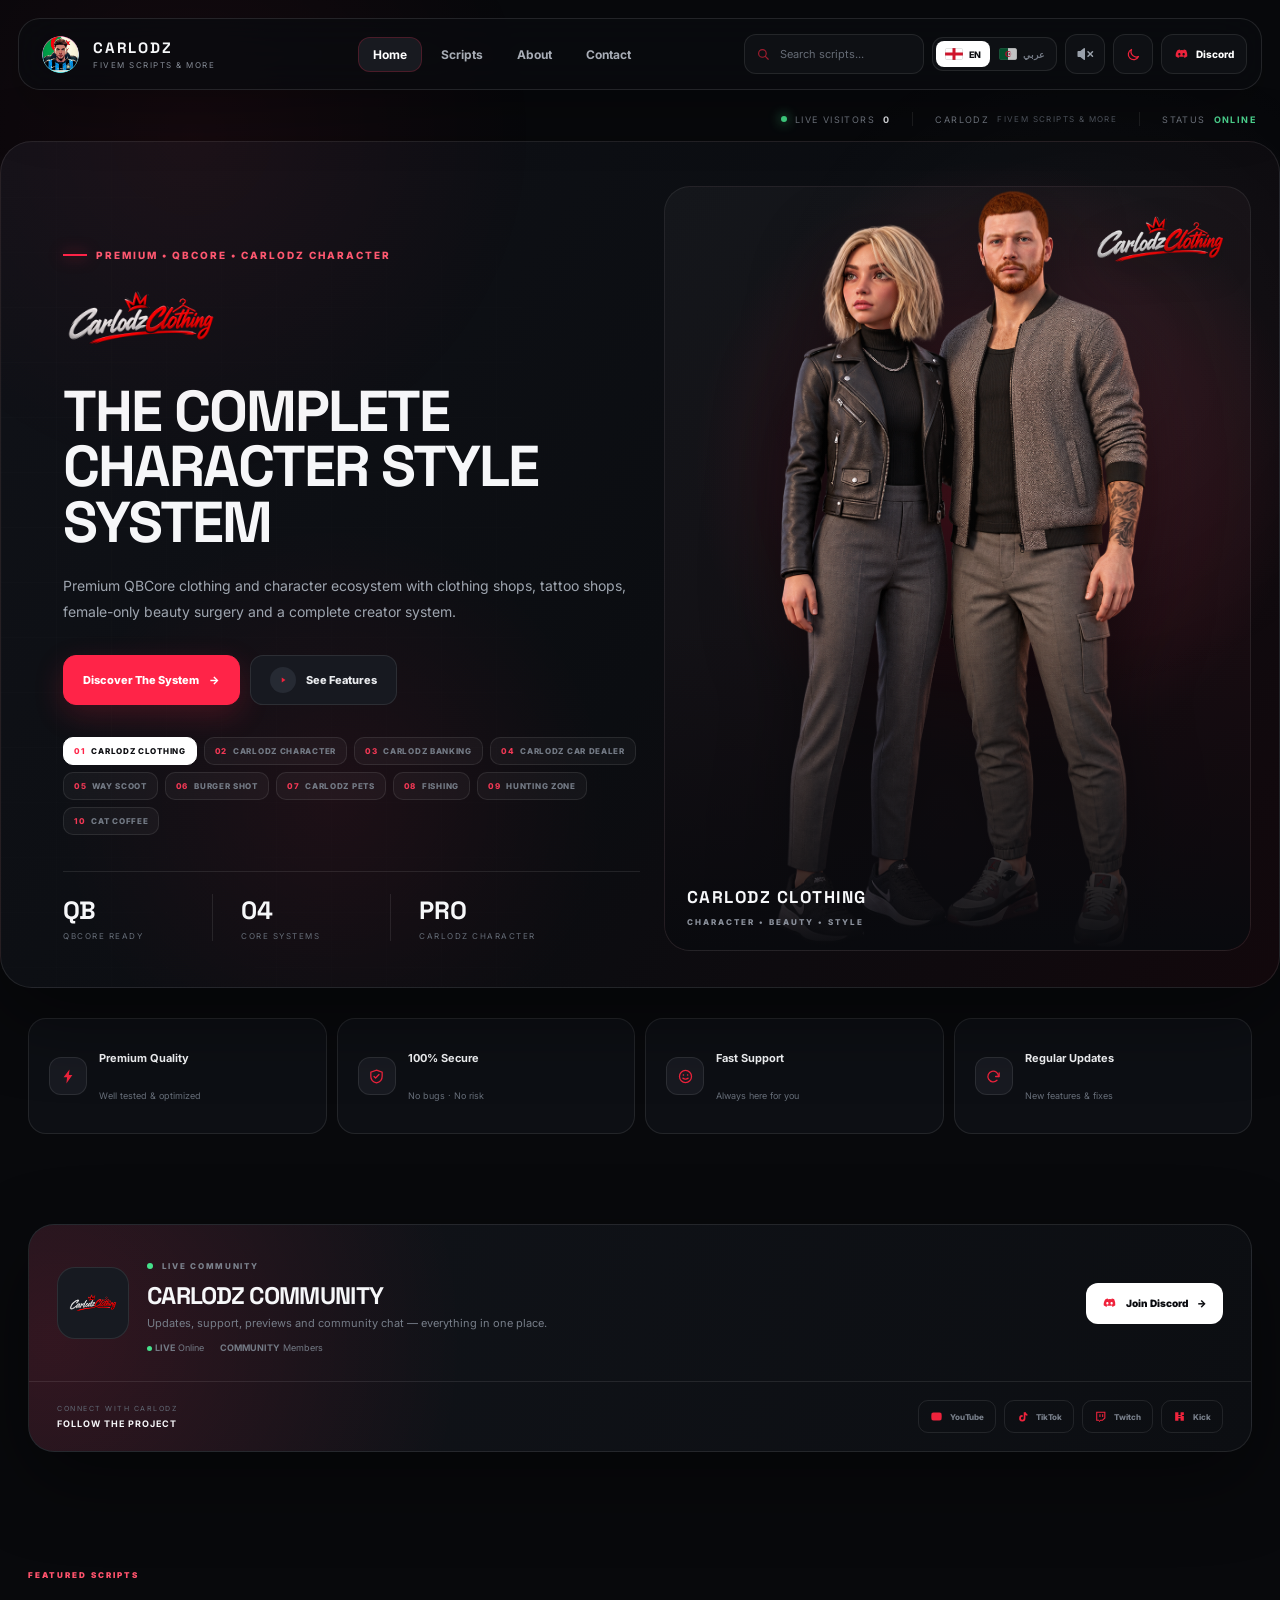
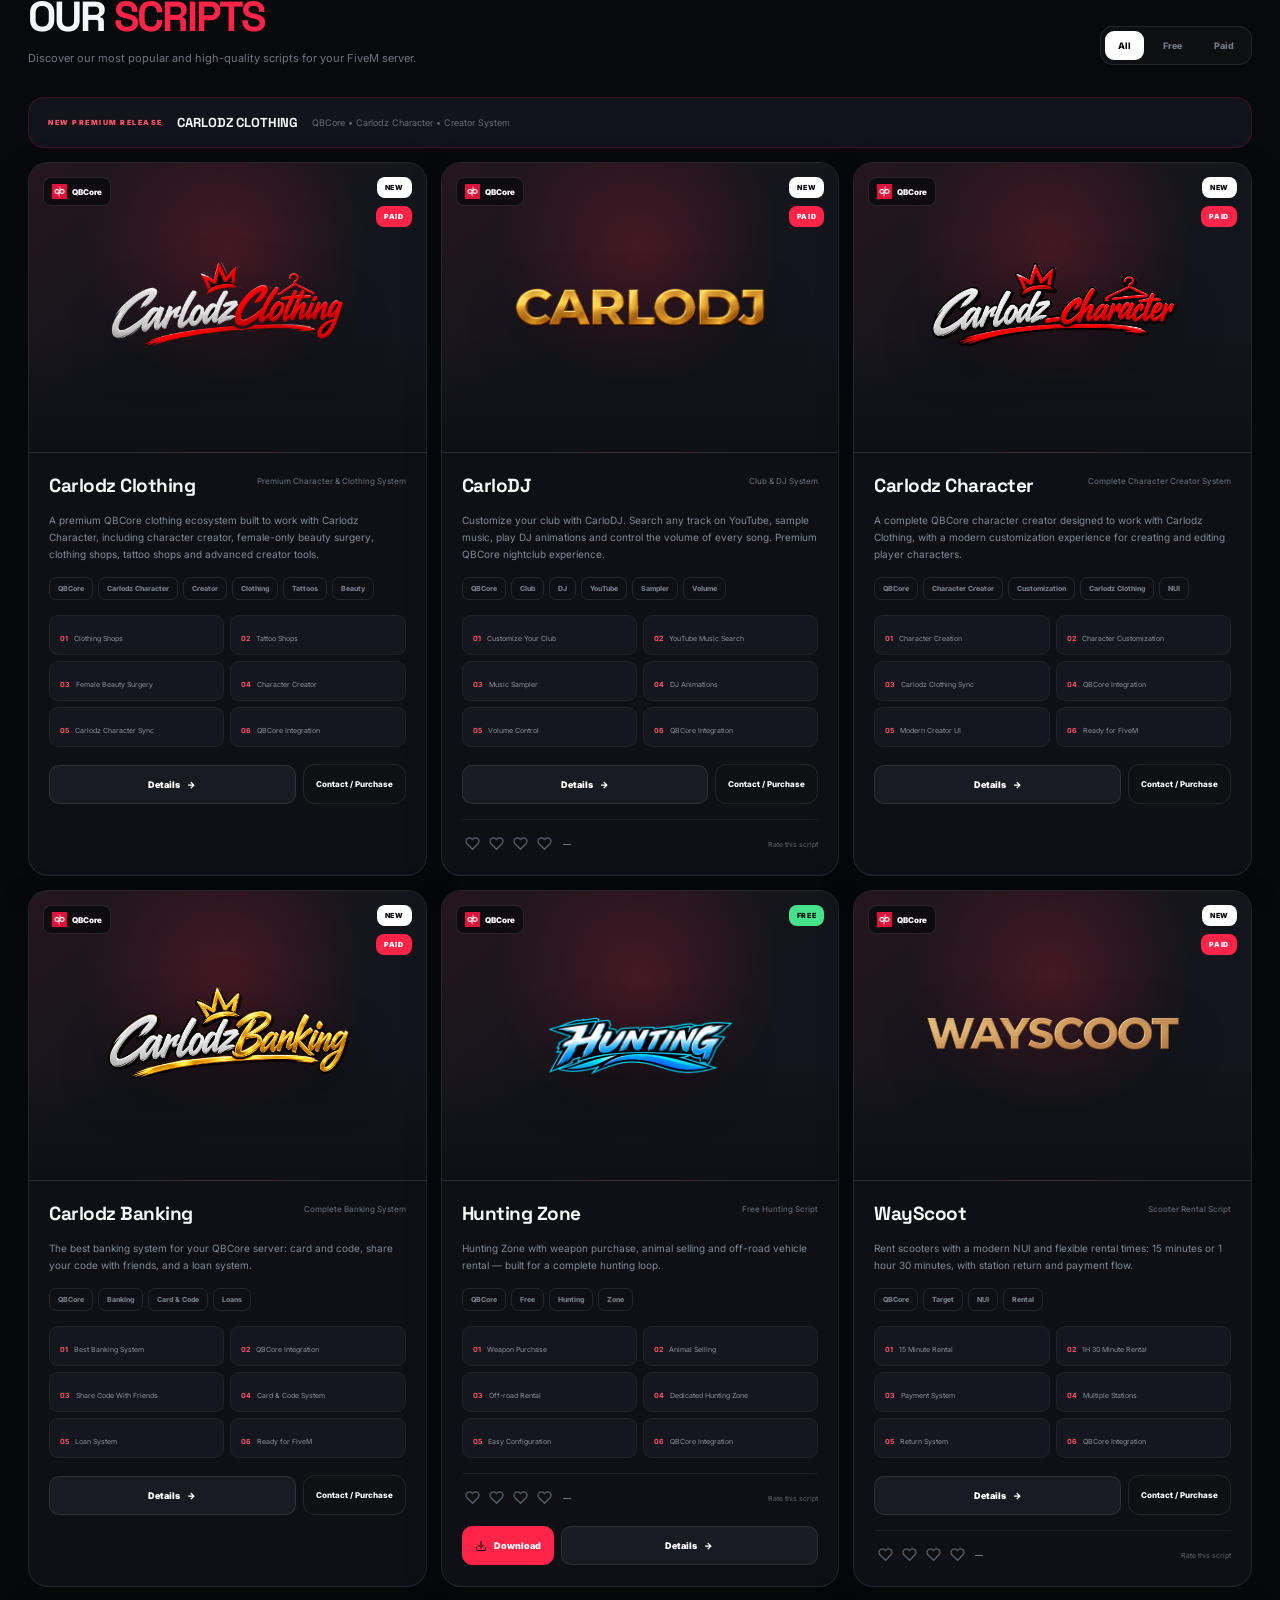
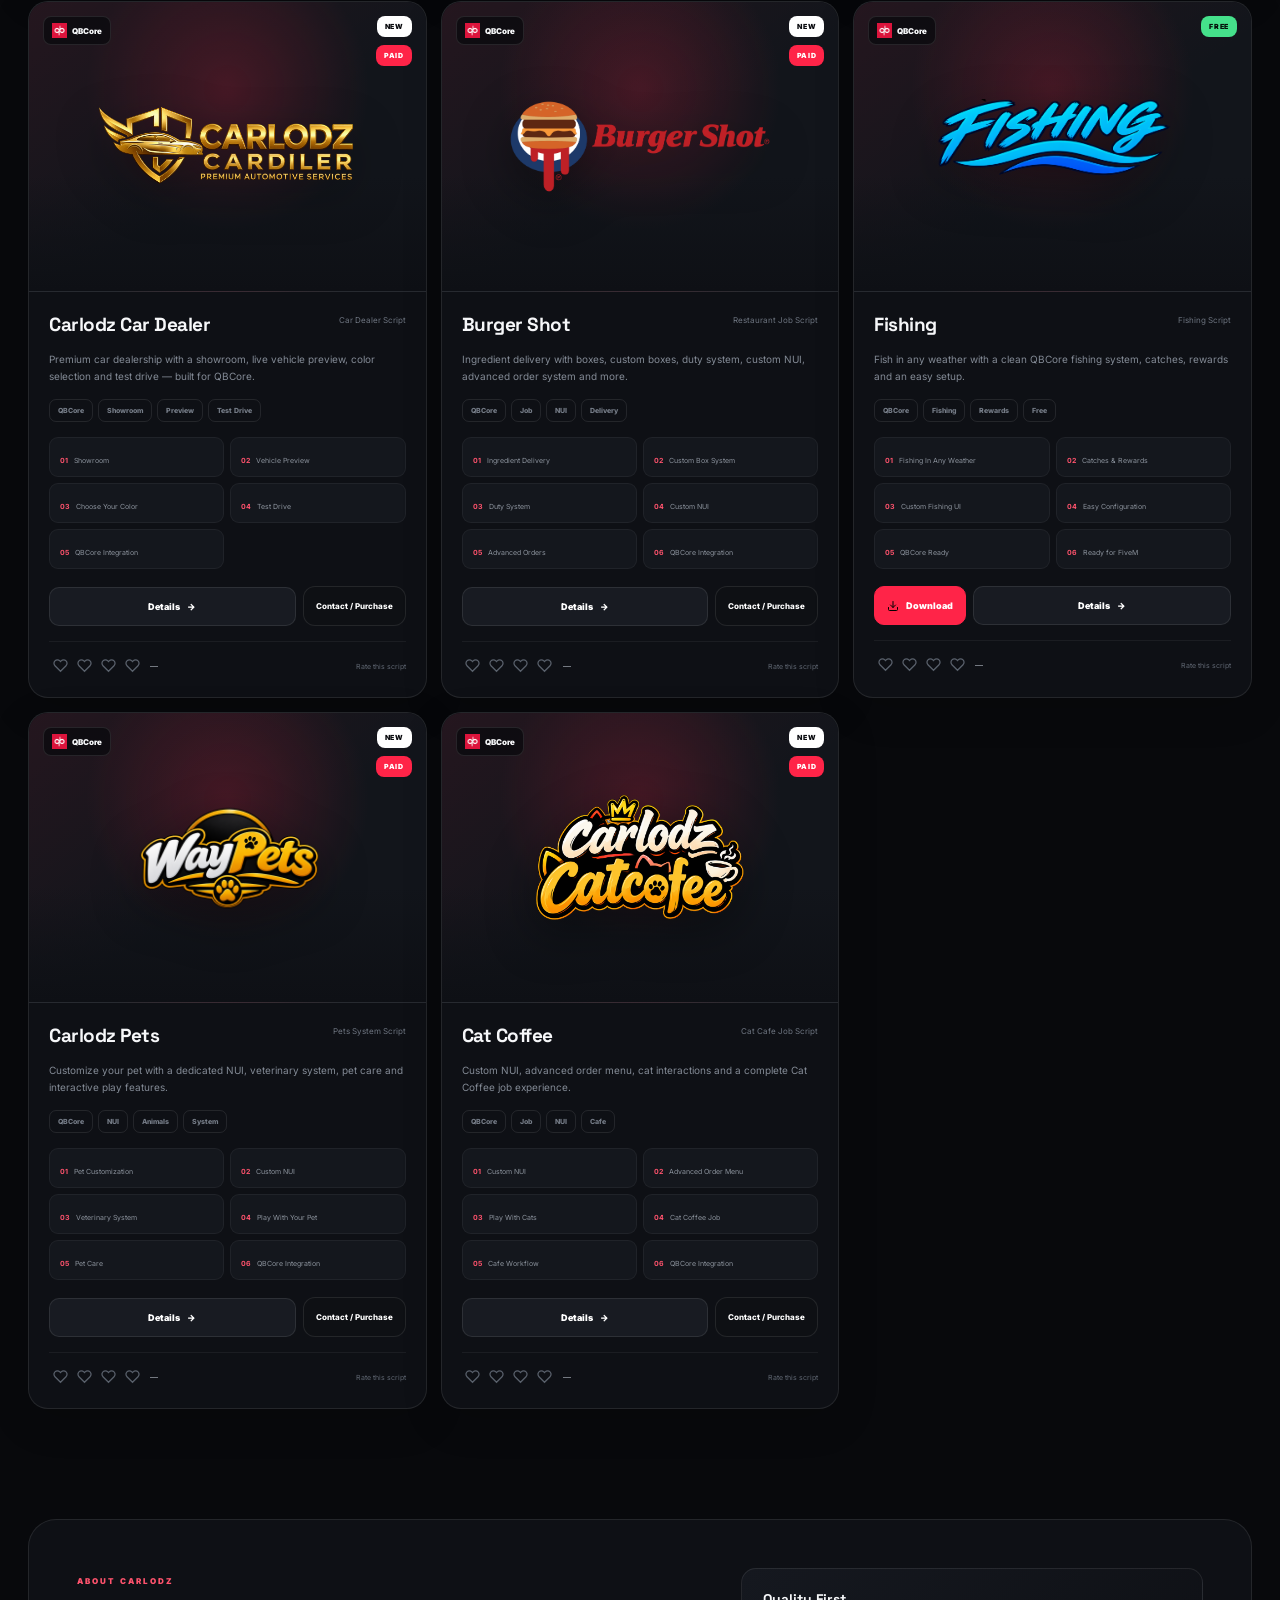
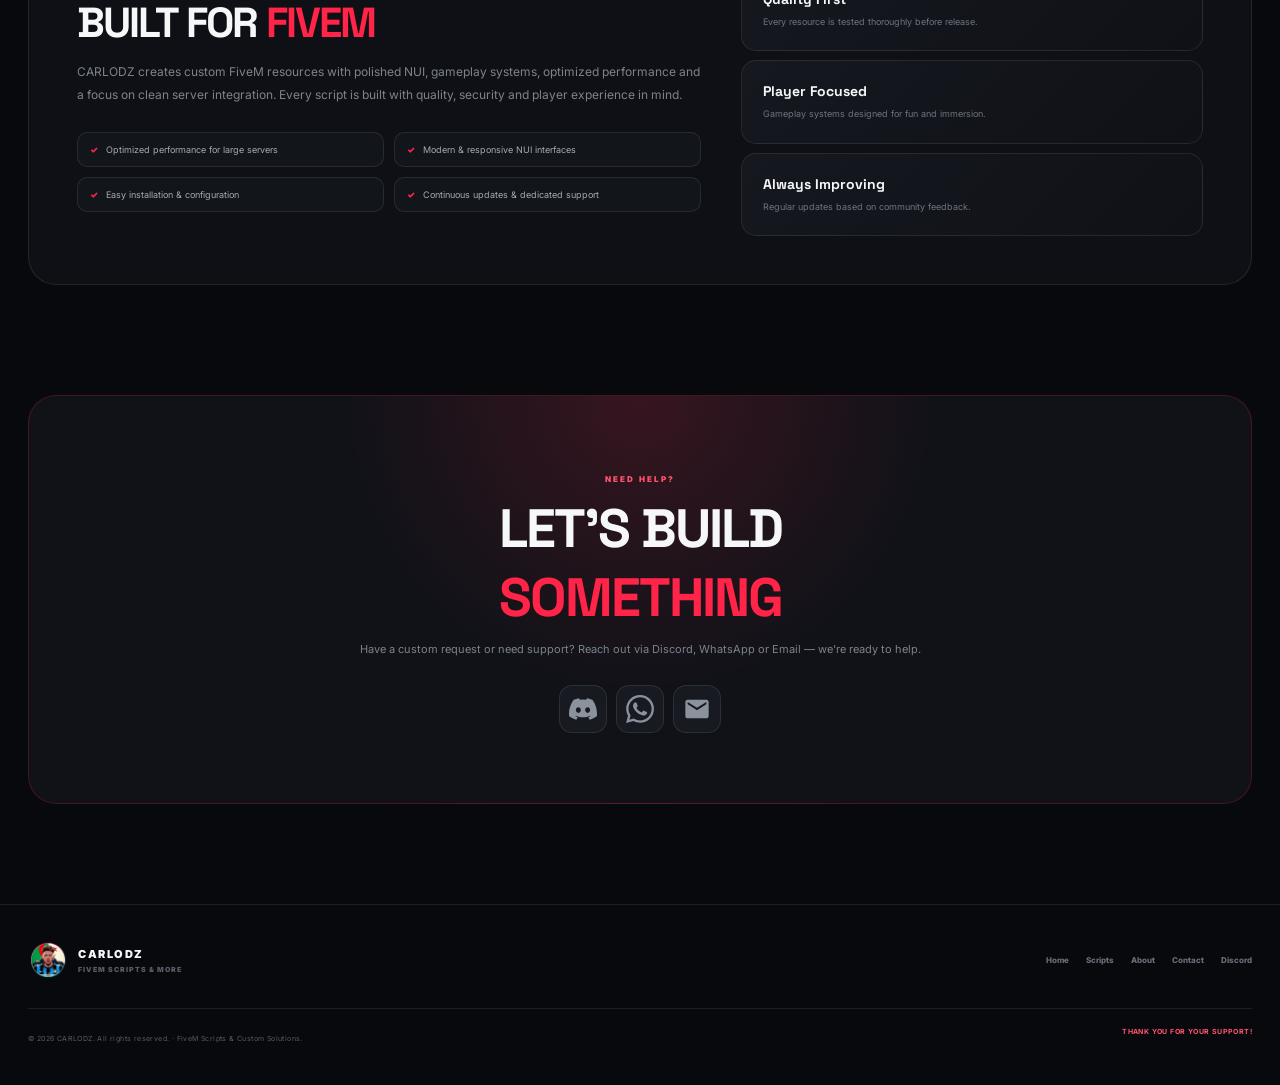
==== index.html @ 0fda2dc5 "Update index.html Signed-off-by: Carlodz <benrabahazzedine@gmail.com>" ====
<!doctype html>
<html lang="en">
<head>
<meta charset="utf-8">
<meta name="viewport" content="width=device-width,initial-scale=1,viewport-fit=cover,user-scalable=yes">
<meta name="theme-color" content="#07080c">
<meta name="mobile-web-app-capable" content="yes">
<meta name="apple-mobile-web-app-capable" content="yes">
<meta name="apple-mobile-web-app-status-bar-style" content="black-translucent">
<meta name="description" content="Carlodz Clothing — Premium QBCore clothing, character creator, tattoos, beauty and customization system.">
<meta name="keywords" content="FiveM, QBCore, CARLODZ Clothing, Character Creator, Clothing, Tattoos, Beauty, Shops, Creator System">
<meta property="og:title" content="CARLODZ — FiveM Scripts & More">
<meta property="og:description" content="Carlodz Clothing is a premium QBCore character system with clothing shops, tattoo shops, female-only beauty surgery and a complete creator system, built to work with Carlodz Character.">
<meta property="og:type" content="website">
<link rel="manifest" href="manifest.json">
<title>CARLODZ Clothing — Premium QBCore Character System</title>
<link rel="stylesheet" href="style.css?v=20261001-paid-v8">
<link rel="icon" type="image/svg+xml" href="assets/carlodz.svg">
<link rel="preconnect" href="https://fonts.googleapis.com">
<link rel="preconnect" href="https://fonts.gstatic.com" crossorigin>
</head>
<body>
<div class="loader" id="loader">
  <div class="loader-inner">
    <img src="assets/carlodz-logo.png" alt="CARLODZ">
    <div class="loader-bar"><span></span></div>
  </div>
</div>

<div id="ytMusicWrap" aria-hidden="true"><div id="ytMusic"></div></div>
<header class="topbar" id="topbar">
  <a class="brand" href="#home">
    <img src="assets/carlodz-logo.png" alt="CARLODZ">
    <span><b>CARLODZ</b><small data-i18n="brand_tag">FIVEM SCRIPTS & MORE</small></span>
  </a>
  <nav id="nav">
    <a class="active" href="#home" data-nav data-i18n="nav_home">Home</a>
    <a href="#scripts" data-nav data-i18n="nav_scripts">Scripts</a>
    <a href="#about" data-nav data-i18n="nav_about">About</a>
    <a href="#contact" data-nav data-i18n="nav_contact">Contact</a>
  </nav>
  <div class="top-actions">
    <div class="search">
      <img class="ui-icon" src="assets/icons/search.svg" alt="">
      <input id="search" type="search" placeholder="Search scripts..." autocomplete="off" data-i18n-placeholder="search_placeholder">
    </div>
    <div class="lang-switch" id="langSwitch">
      <button class="lang-btn active" data-lang="en" type="button" aria-label="English" title="English"><svg class="flag" viewBox="0 0 30 20" aria-hidden="true"><defs><clipPath id="flEn"><rect width="30" height="20" rx="2.5"/></clipPath></defs><g clip-path="url(#flEn)"><rect width="30" height="20" fill="#fff"/><rect x="12.5" width="5" height="20" fill="#cf142b"/><rect y="7.5" width="30" height="5" fill="#cf142b"/></g><rect x=".5" y=".5" width="29" height="19" rx="2.2" fill="none" stroke="rgba(128,128,128,.45)"/></svg><span>EN</span></button>
      <button class="lang-btn" data-lang="ar" type="button" aria-label="العربية" title="العربية"><svg class="flag" viewBox="0 0 30 20" aria-hidden="true"><defs><clipPath id="flDz"><rect width="30" height="20" rx="2.5"/></clipPath><mask id="flDzM"><rect width="30" height="20" fill="#fff"/><circle cx="16.6" cy="10" r="3.9" fill="#000"/></mask></defs><g clip-path="url(#flDz)"><rect width="15" height="20" fill="#006233"/><rect x="15" width="15" height="20" fill="#fff"/><circle cx="15.3" cy="10" r="5" fill="#d21034" mask="url(#flDzM)"/><polygon points="16.47,7.43 17.62,9.00 19.48,8.41 18.35,10.00 19.48,11.59 17.62,11.00 16.47,12.57 16.45,10.62 14.60,10.00 16.45,9.38" fill="#d21034"/></g><rect x=".5" y=".5" width="29" height="19" rx="2.2" fill="none" stroke="rgba(128,128,128,.45)"/></svg><span>عربي</span></button>
    </div>
    <button class="music-btn off" id="musicBtn" type="button" aria-label="Toggle background music" aria-pressed="false" title="Play music">
      <svg viewBox="0 0 24 24" width="18" height="18" fill="none" stroke="currentColor" stroke-width="2" stroke-linecap="round" stroke-linejoin="round" aria-hidden="true">
        <path d="M11 5 6 9H3v6h3l5 4V5z" fill="currentColor"/>
        <g class="mu-on"><path d="M15.5 8.5a5 5 0 0 1 0 7"/><path d="M18.5 5.5a9 9 0 0 1 0 13"/></g>
        <g class="mu-off"><path d="m16 9 6 6"/><path d="m22 9-6 6"/></g>
      </svg>
    </button>
    <button class="icon-btn" id="themeBtn" aria-label="Toggle theme" title="Toggle theme">
      <img class="ui-icon" src="assets/icons/moon.svg" alt="">
    </button>
    <a class="discord-top" href="https://discord.gg/Q4Z2M2veAD" target="_blank" rel="noopener">
      <img class="mini-icon" src="assets/icons/discord.svg" alt=""> <span data-i18n="discord">Discord</span>
    </a>
  </div>
  <button class="hamburger" id="hamburger" aria-label="Menu">
    <img class="ui-icon" src="assets/icons/menu.svg" alt="">
  </button>
</header>

<div class="visitor-strip" aria-label="Website statistics">
  <div class="visitor-item">
    <span class="visitor-dot"></span>
    <span class="visitor-label" data-i18n="live_visitors">LIVE VISITORS</span>
    <strong id="visitorCount">0</strong>
  </div>
  <div class="visitor-divider"></div>
  <div class="visitor-item">
    <span class="visitor-label">CARLODZ</span>
    <span class="visitor-sub" data-i18n="brand_tag">FIVEM SCRIPTS & MORE</span>
  </div>
  <div class="visitor-divider"></div>
  <div class="visitor-item">
    <span class="visitor-label" data-i18n="status">STATUS</span>
    <strong class="online-text" data-i18n="online">ONLINE</strong>
  </div>
</div>

<main id="home">
  <section class="hero">
    <div class="hero-bg"></div>
    <div class="hero-grid"></div>
    <div class="hero-copy">
      <div class="eyebrow" id="heroEyebrow">PREMIUM • QBCORE • CARLODZ CHARACTER</div>
      <img class="hero-brand-logo" id="heroBrandLogo" src="assets/carlodz-clothing-logo.png" alt="Carlodz Clothing">
      <h2 id="heroSubtitle">THE COMPLETE CHARACTER STYLE SYSTEM</h2>
      <p id="heroDescription">Upgrade your FiveM server with a premium clothing and character experience: clothing shops, tattoo shops, female-only beauty & plastic surgery, and a powerful character creator — fully designed to work with Carlodz Character.</p>
      <div class="hero-buttons">
        <a class="btn-primary" href="#scripts"><span>Discover The System</span> <span>→</span></a>
        <button class="btn-ghost" id="trailerBtn">
          <i><img src="assets/icons/play.svg" alt=""></i>
          <span>See Features</span>
        </button>
      </div>
      <div class="hero-script-strip" id="heroScriptStrip" aria-label="CARLODZ scripts"></div>

      <div class="hero-stats">
        <div><strong>QB</strong><span>QBCore Ready</span></div>
        <div><strong>04</strong><span>Core Systems</span></div>
        <div><strong>PRO</strong><span>Carlodz Character</span></div>
      </div>
    </div>
    <div class="hero-character clothing-hero-character" id="heroCharacter">
      <div class="character-glow"></div>
      <img class="hero-reference clothing-hero-photo" src="assets/design-reference 6.png" alt="Carlodz Clothing character showcase">
      <img class="hero-logo-overlay clothing-hero-logo" src="assets/carlodz-clothing-logo.png" alt="Carlodz Clothing">
      <div class="character-label clothing-hero-label">CARLODZ CLOTHING<br><em>CHARACTER • BEAUTY • STYLE</em></div>
    </div>
  </section>

  <!-- TOP FEATURES: 4 ONLY (Discord community is below) -->
  <section class="features">
    <div class="feature-item">
      <b><img src="assets/icons/bolt.svg" alt=""></b>
      <strong data-i18n="feat1_title">Premium Quality</strong>
      <span data-i18n="feat1_desc">Well tested & optimized</span>
    </div>
    <div class="feature-item">
      <b><img src="assets/icons/shield.svg" alt=""></b>
      <strong data-i18n="feat2_title">100% Secure</strong>
      <span data-i18n="feat2_desc">No bugs · No risk</span>
    </div>
    <div class="feature-item">
      <b><img src="assets/icons/support.svg" alt=""></b>
      <strong data-i18n="feat3_title">Fast Support</strong>
      <span data-i18n="feat3_desc">Always here for you</span>
    </div>
    <div class="feature-item">
      <b><img src="assets/icons/refresh.svg" alt=""></b>
      <strong data-i18n="feat4_title">Regular Updates</strong>
      <span data-i18n="feat4_desc">New features & fixes</span>
    </div>
  </section>

  <section class="discord-section" id="discord">
    <div class="discord-card unified-discord" id="discordCard">
      <div class="discord-card-glow"></div>
      <div class="discord-main">
        <img class="discord-server-icon" id="discordServerIcon" src="assets/carlodz-logo.png" alt="CARLODZ Community">
        <div class="discord-server-info">
          <span class="discord-kicker"><span class="discord-community-dot"></span> LIVE COMMUNITY</span>
          <h2 id="discordServerName">CARLODZ COMMUNITY</h2>
          <p>Updates, support, previews and community chat — everything in one place.</p>
          <div class="discord-stats">
            <span><i class="discord-status-dot"></i> <b id="discordOnline">LIVE</b> Online</span>
            <span><b id="discordMembers">COMMUNITY</b> Members</span>
          </div>
        </div>
        <a class="discord-join" id="discordJoin" href="https://discord.gg/Q4Z2M2veAD" target="_blank" rel="noopener">
          <img src="assets/icons/discord.svg" alt=""> Join Discord <span>→</span>
        </a>
      </div>
      <div class="discord-bottom">
        <div>
          <small>CONNECT WITH CARLODZ</small>
          <strong>FOLLOW THE PROJECT</strong>
        </div>
        <div class="socials">
          <a href="https://www.youtube.com/@carlodzgame" target="_blank" rel="noopener noreferrer"><img src="assets/icons/youtube.svg" alt="YouTube"><span>YouTube</span></a>
          <a href="https://www.tiktok.com/@me.carlodz" target="_blank" rel="noopener noreferrer"><img src="assets/icons/tiktok.svg" alt="TikTok"><span>TikTok</span></a>
          <a href="https://www.twitch.tv/carlodz21" target="_blank" rel="noopener noreferrer"><img src="assets/icons/twitch.svg" alt="Twitch"><span>Twitch</span></a>
          <a href="https://kick.com/carlodz" target="_blank" rel="noopener noreferrer"><img src="assets/icons/kick.svg" alt="Kick"><span>Kick</span></a>
        </div>
      </div>
    </div>
  </section>

  <section class="content" id="scripts">
    <div class="section-title">
      <div>
        <small data-i18n="scripts_small">FEATURED SCRIPTS</small>
        <h2 data-i18n="scripts_title">OUR <em>SCRIPTS</em></h2>
        <p data-i18n="scripts_desc">Discover our most popular and high-quality scripts for your FiveM server.</p>
      </div>
      <div class="filter-bar">
        <button class="filter-btn active" data-filter="all" data-i18n="filter_all">All</button>
        <button class="filter-btn" data-filter="free" data-i18n="filter_free">Free</button>
        <button class="filter-btn" data-filter="paid" data-i18n="filter_paid">Paid</button>
      </div>
    </div>

    <div class="layout">
      <div class="cards" id="cards">
        <div class="clothing-feature-banner">
          <span class="clothing-banner-kicker">NEW PREMIUM RELEASE</span>
          <strong>CARLODZ CLOTHING</strong>
          <span>QBCore • Carlodz Character • Creator System</span>
        </div>
        <article class="script-card carlodz-clothing-card" data-name="carlodz clothing character creator beauty tattoos shops" data-category="paid">
          <div class="cover carlodz-clothing-cover">
            <img class="cover-logo carlodz-clothing-card-logo" src="assets/carlodz-clothing-logo.png" alt="Carlodz Clothing">
            <span class="qbcore-badge"><img src="assets/qbcore-logo.png" alt="QBCore"> <span>QBCore</span></span>
            <span class="badge new">NEW</span>
            <span class="badge paid">PAID</span>
          </div>
          <div class="card-body">
            <div class="card-meta">
              <h3>Carlodz Clothing</h3>
              <p>Premium Character & Clothing System</p>
            </div>
            <div class="desc">A premium QBCore clothing ecosystem built to work with Carlodz Character, including character creator, female-only beauty surgery, clothing shops, tattoo shops and advanced creator tools.</div>
            <div class="tags">
              <span>QBCore</span><span>Carlodz Character</span><span>Creator</span><span>Clothing</span><span>Tattoos</span><span>Beauty</span>
            </div>
            <div class="clothing-feature-grid">
              <div><b>01</b><span>Clothing Shops</span></div>
              <div><b>02</b><span>Tattoo Shops</span></div>
              <div><b>03</b><span>Female Beauty Surgery</span></div>
              <div><b>04</b><span>Character Creator</span></div>
              <div><b>05</b><span>Carlodz Character Sync</span></div>
              <div><b>06</b><span>QBCore Integration</span></div>
            </div>
            <div class="card-actions clothing-card-actions">
              <button class="details-btn" data-script="carlodzclothing">Details <span>→</span></button>
              <a class="discord-top clothing-contact" href="https://discord.gg/Q4Z2M2veAD" target="_blank" rel="noopener">Contact / Purchase</a>
            </div>
          </div>
        </article>

        <article class="script-card carlodj-card" data-name="carlodj carlo dj club music youtube sampler animation volume" data-category="paid">
          <div class="cover carlodj-cover">
            <img class="cover-logo carlodj-card-logo" src="assets/carlodj-logo.png" alt="CarloDJ">
            <span class="qbcore-badge"><img src="assets/qbcore-logo.png" alt="QBCore"> <span>QBCore</span></span>
            <span class="badge new">NEW</span>
            <span class="badge paid">PAID</span>
          </div>
          <div class="card-body">
            <div class="card-meta">
              <h3>CarloDJ</h3>
              <p>Club & DJ System</p>
            </div>
            <div class="desc">Customize your club with CarloDJ. Search any track on YouTube, sample music, play DJ animations and control the volume of every song. Premium QBCore nightclub experience.</div>
            <div class="tags">
              <span>QBCore</span><span>Club</span><span>DJ</span><span>YouTube</span><span>Sampler</span><span>Volume</span>
            </div>
            <div class="clothing-feature-grid">
              <div><b>01</b><span>Customize Your Club</span></div>
              <div><b>02</b><span>YouTube Music Search</span></div>
              <div><b>03</b><span>Music Sampler</span></div>
              <div><b>04</b><span>DJ Animations</span></div>
              <div><b>05</b><span>Volume Control</span></div>
              <div><b>06</b><span>QBCore Integration</span></div>
            </div>
            <div class="card-actions clothing-card-actions">
              <button class="details-btn" data-script="carlodj">Details <span>→</span></button>
              <a class="discord-top clothing-contact" href="https://discord.gg/Q4Z2M2veAD" target="_blank" rel="noopener">Contact / Purchase</a>
            </div>
            <div class="script-rating" data-rating="carlodj" aria-label="Rate CarloDJ">
              <div class="heart-row" role="group" aria-label="Rating from 1 to 4 hearts">
                <button type="button" class="heart-btn" data-heart="1" aria-label="1 heart"><svg viewBox="0 0 24 24" aria-hidden="true" focusable="false"><path d="M20.84 4.61a5.5 5.5 0 0 0-7.78 0L12 5.67l-1.06-1.06a5.5 5.5 0 0 0-7.78 7.78L12 21.23l8.84-8.84a5.5 5.5 0 0 0 0-7.78Z"></path></svg></button><button type="button" class="heart-btn" data-heart="2" aria-label="2 hearts"><svg viewBox="0 0 24 24" aria-hidden="true" focusable="false"><path d="M20.84 4.61a5.5 5.5 0 0 0-7.78 0L12 5.67l-1.06-1.06a5.5 5.5 0 0 0-7.78 7.78L12 21.23l8.84-8.84a5.5 5.5 0 0 0 0-7.78Z"></path></svg></button><button type="button" class="heart-btn" data-heart="3" aria-label="3 hearts"><svg viewBox="0 0 24 24" aria-hidden="true" focusable="false"><path d="M20.84 4.61a5.5 5.5 0 0 0-7.78 0L12 5.67l-1.06-1.06a5.5 5.5 0 0 0-7.78 7.78L12 21.23l8.84-8.84a5.5 5.5 0 0 0 0-7.78Z"></path></svg></button><button type="button" class="heart-btn" data-heart="4" aria-label="4 hearts"><svg viewBox="0 0 24 24" aria-hidden="true" focusable="false"><path d="M20.84 4.61a5.5 5.5 0 0 0-7.78 0L12 5.67l-1.06-1.06a5.5 5.5 0 0 0-7.78 7.78L12 21.23l8.84-8.84a5.5 5.5 0 0 0 0-7.78Z"></path></svg></button>
              </div><span class="rating-value">—</span><small>Rate this script</small>
            </div>
          </div>
        </article>

        <article class="script-card carlodz-character-card" data-name="carlodz character character creator customization qbcore clothing" data-category="paid">
          <div class="cover carlodz-character-cover">
            <img class="cover-logo carlodz-character-card-logo" src="assets/carlodz_character-LOGO.png" alt="Carlodz Character">
            <span class="qbcore-badge"><img src="assets/qbcore-logo.png" alt="QBCore"> <span>QBCore</span></span>
            <span class="badge new">NEW</span>
            <span class="badge paid">PAID</span>
          </div>
          <div class="card-body">
            <div class="card-meta">
              <h3>Carlodz Character</h3>
              <p>Complete Character Creator System</p>
            </div>
            <div class="desc">A complete QBCore character creator designed to work with Carlodz Clothing, with a modern customization experience for creating and editing player characters.</div>
            <div class="tags">
              <span>QBCore</span><span>Character Creator</span><span>Customization</span><span>Carlodz Clothing</span><span>NUI</span>
            </div>
            <div class="clothing-feature-grid">
              <div><b>01</b><span>Character Creation</span></div>
              <div><b>02</b><span>Character Customization</span></div>
              <div><b>03</b><span>Carlodz Clothing Sync</span></div>
              <div><b>04</b><span>QBCore Integration</span></div>
              <div><b>05</b><span>Modern Creator UI</span></div>
              <div><b>06</b><span>Ready for FiveM</span></div>
            </div>
            <div class="card-actions clothing-card-actions">
              <button class="details-btn" data-script="carlodz_character">Details <span>→</span></button>
              <a class="discord-top clothing-contact" href="https://discord.gg/Q4Z2M2veAD" target="_blank" rel="noopener">Contact / Purchase</a>
            </div>
          </div>
        </article>

        <article class="script-card carlodz-banking-card" data-name="carlodz banking bank loan card code share qbcore money" data-category="paid">
          <div class="cover carlodz-banking-cover">
            <img class="cover-logo carlodz-banking-card-logo" src="assets/carlodz_banking_logo.png" alt="Carlodz Banking">
            <span class="qbcore-badge"><img src="assets/qbcore-logo.png" alt="QBCore"> <span>QBCore</span></span>
            <span class="badge new">NEW</span>
            <span class="badge paid">PAID</span>
          </div>
          <div class="card-body">
            <div class="card-meta">
              <h3>Carlodz Banking</h3>
              <p>Complete Banking System</p>
            </div>
            <div class="desc">The best banking system for your QBCore server: card and code, share your code with friends, and a loan system.</div>
            <div class="tags">
              <span>QBCore</span><span>Banking</span><span>Card &amp; Code</span><span>Loans</span>
            </div>
            <div class="clothing-feature-grid">
              <div><b>01</b><span>Best Banking System</span></div>
              <div><b>02</b><span>QBCore Integration</span></div>
              <div><b>03</b><span>Share Code With Friends</span></div>
              <div><b>04</b><span>Card &amp; Code System</span></div>
              <div><b>05</b><span>Loan System</span></div>
              <div><b>06</b><span>Ready for FiveM</span></div>
            </div>
            <div class="card-actions clothing-card-actions">
              <button class="details-btn" data-script="carlodzbanking">Details <span>→</span></button>
              <a class="discord-top clothing-contact" href="https://discord.gg/Q4Z2M2veAD" target="_blank" rel="noopener">Contact / Purchase</a>
            </div>
          </div>
        </article>

        <article class="script-card" data-name="hunting zone hunting" data-category="free">
          <div class="cover hunting-cover">
            <img class="cover-logo" src="assets/Hunting Zone-logo.png" alt="Hunting Zone">
            <span class="qbcore-badge"><img src="assets/qbcore-logo.png" alt="QBCore"> <span>QBCore</span></span>
            <span class="badge free">FREE</span>
          </div>
          <div class="card-body">
            <div class="card-meta">
              <h3>Hunting Zone</h3>
              <p>Free Hunting Script</p>
            </div>
            <div class="desc">Hunting Zone with weapon purchase, animal selling and off-road vehicle rental — built for a complete hunting loop.</div>
            <div class="tags">
              <span>QBCore</span><span>Free</span><span>Hunting</span><span>Zone</span>
            </div>
            <div class="clothing-feature-grid">
              <div><b>01</b><span>Weapon Purchase</span></div>
              <div><b>02</b><span>Animal Selling</span></div>
              <div><b>03</b><span>Off-road Rental</span></div>
              <div><b>04</b><span>Dedicated Hunting Zone</span></div>
              <div><b>05</b><span>Easy Configuration</span></div>
              <div><b>06</b><span>QBCore Integration</span></div>
            </div>
            <div class="script-rating" data-rating="hunting" aria-label="Rate Hunting Zone">
              <div class="heart-row" role="group" aria-label="Rating from 1 to 4 hearts">
                <button type="button" class="heart-btn" data-heart="1" aria-label="1 heart"><svg viewBox="0 0 24 24" aria-hidden="true" focusable="false"><path d="M20.84 4.61a5.5 5.5 0 0 0-7.78 0L12 5.67l-1.06-1.06a5.5 5.5 0 0 0-7.78 7.78L12 21.23l8.84-8.84a5.5 5.5 0 0 0 0-7.78Z"></path></svg></button>
                <button type="button" class="heart-btn" data-heart="2" aria-label="2 hearts"><svg viewBox="0 0 24 24" aria-hidden="true" focusable="false"><path d="M20.84 4.61a5.5 5.5 0 0 0-7.78 0L12 5.67l-1.06-1.06a5.5 5.5 0 0 0-7.78 7.78L12 21.23l8.84-8.84a5.5 5.5 0 0 0 0-7.78Z"></path></svg></button>
                <button type="button" class="heart-btn" data-heart="3" aria-label="3 hearts"><svg viewBox="0 0 24 24" aria-hidden="true" focusable="false"><path d="M20.84 4.61a5.5 5.5 0 0 0-7.78 0L12 5.67l-1.06-1.06a5.5 5.5 0 0 0-7.78 7.78L12 21.23l8.84-8.84a5.5 5.5 0 0 0 0-7.78Z"></path></svg></button>
                <button type="button" class="heart-btn" data-heart="4" aria-label="4 hearts"><svg viewBox="0 0 24 24" aria-hidden="true" focusable="false"><path d="M20.84 4.61a5.5 5.5 0 0 0-7.78 0L12 5.67l-1.06-1.06a5.5 5.5 0 0 0-7.78 7.78L12 21.23l8.84-8.84a5.5 5.5 0 0 0 0-7.78Z"></path></svg></button>
              </div><span class="rating-value">—</span><small>Rate this script</small>
            </div>
            <div class="card-actions clothing-card-actions">
              <a class="download-btn" href="assets/downloads/hunting/script.zip" download="Hunting-Zone.zip">
                <img src="assets/icons/download.svg" alt=""> Download
              </a>
              <button class="details-btn" data-script="hunting">Details <span>→</span></button>
            </div>
          </div>
        </article>

        <article class="script-card" data-name="wayscoot scooter rental" data-category="paid">
          <div class="cover wayscoot-cover">
            <img class="wayscoot-logo cover-logo" src="assets/wayscoot-logo.png" alt="WayScoot">
            <span class="qbcore-badge"><img src="assets/qbcore-logo.png" alt="QBCore"> <span>QBCore</span></span>
            <span class="badge new">NEW</span>
            <span class="badge paid">PAID</span>
          </div>
          <div class="card-body">
            <div class="card-meta">
              <h3>WayScoot</h3>
              <p>Scooter Rental Script</p>
            </div>
            <div class="desc">Rent scooters with a modern NUI and flexible rental times: 15 minutes or 1 hour 30 minutes, with station return and payment flow.</div>
            <div class="tags">
              <span>QBCore</span><span>Target</span><span>NUI</span><span>Rental</span>
              
            </div>
            <div class="clothing-feature-grid">
              <div><b>01</b><span>15 Minute Rental</span></div>
              <div><b>02</b><span>1H 30 Minute Rental</span></div>
              <div><b>03</b><span>Payment System</span></div>
              <div><b>04</b><span>Multiple Stations</span></div>
              <div><b>05</b><span>Return System</span></div>
              <div><b>06</b><span>QBCore Integration</span></div>
            </div>
            <div class="card-actions clothing-card-actions">
              <button class="details-btn" data-script="wayscoot">Details <span>→</span></button>
              <a class="discord-top clothing-contact" href="https://discord.gg/Q4Z2M2veAD" target="_blank" rel="noopener">Contact / Purchase</a>
            </div>
            <div class="script-rating" data-rating="wayscoot" aria-label="Rate WayScoot">
              <div class="heart-row" role="group" aria-label="Rating from 1 to 4 hearts">
                <button type="button" class="heart-btn" data-heart="1" aria-label="1 heart"><svg viewBox="0 0 24 24" aria-hidden="true" focusable="false"><path d="M20.84 4.61a5.5 5.5 0 0 0-7.78 0L12 5.67l-1.06-1.06a5.5 5.5 0 0 0-7.78 7.78L12 21.23l8.84-8.84a5.5 5.5 0 0 0 0-7.78Z"></path></svg></button><button type="button" class="heart-btn" data-heart="2" aria-label="2 hearts"><svg viewBox="0 0 24 24" aria-hidden="true" focusable="false"><path d="M20.84 4.61a5.5 5.5 0 0 0-7.78 0L12 5.67l-1.06-1.06a5.5 5.5 0 0 0-7.78 7.78L12 21.23l8.84-8.84a5.5 5.5 0 0 0 0-7.78Z"></path></svg></button><button type="button" class="heart-btn" data-heart="3" aria-label="3 hearts"><svg viewBox="0 0 24 24" aria-hidden="true" focusable="false"><path d="M20.84 4.61a5.5 5.5 0 0 0-7.78 0L12 5.67l-1.06-1.06a5.5 5.5 0 0 0-7.78 7.78L12 21.23l8.84-8.84a5.5 5.5 0 0 0 0-7.78Z"></path></svg></button><button type="button" class="heart-btn" data-heart="4" aria-label="4 hearts"><svg viewBox="0 0 24 24" aria-hidden="true" focusable="false"><path d="M20.84 4.61a5.5 5.5 0 0 0-7.78 0L12 5.67l-1.06-1.06a5.5 5.5 0 0 0-7.78 7.78L12 21.23l8.84-8.84a5.5 5.5 0 0 0 0-7.78Z"></path></svg></button>
              </div><span class="rating-value">—</span><small>Rate this script</small>
            </div>
          </div>
        </article>

        <article class="script-card" data-name="carlodz car dealer cardealer showroom test drive" data-category="paid">
          <div class="cover cardealer-cover">
            <img class="cover-logo" src="assets/carlodzcardiler-logo.png" alt="Carlodz Car Dealer">
            <span class="qbcore-badge"><img src="assets/qbcore-logo.png" alt="QBCore"> <span>QBCore</span></span>
            <span class="badge new">NEW</span>
            <span class="badge paid">PAID</span>
          </div>
          <div class="card-body">
            <div class="card-meta">
              <h3>Carlodz Car Dealer</h3>
              <p>Car Dealer Script</p>
            </div>
            <div class="desc">Premium car dealership with a showroom, live vehicle preview, color selection and test drive — built for QBCore.</div>
            <div class="tags">
              <span>QBCore</span><span>Showroom</span><span>Preview</span><span>Test Drive</span>
            </div>
            <div class="clothing-feature-grid">
              <div><b>01</b><span>Showroom</span></div>
              <div><b>02</b><span>Vehicle Preview</span></div>
              <div><b>03</b><span>Choose Your Color</span></div>
              <div><b>04</b><span>Test Drive</span></div>
              <div><b>05</b><span>QBCore Integration</span></div>
            </div>
            <div class="card-actions clothing-card-actions">
              <button class="details-btn" data-script="cardealer">Details <span>→</span></button>
              <a class="discord-top clothing-contact" href="https://discord.gg/Q4Z2M2veAD" target="_blank" rel="noopener">Contact / Purchase</a>
            </div>
            <div class="script-rating" data-rating="cardealer" aria-label="Rate Carlodz Car Dealer">
              <div class="heart-row" role="group" aria-label="Rating from 1 to 4 hearts">
                <button type="button" class="heart-btn" data-heart="1" aria-label="1 heart"><svg viewBox="0 0 24 24" aria-hidden="true" focusable="false"><path d="M20.84 4.61a5.5 5.5 0 0 0-7.78 0L12 5.67l-1.06-1.06a5.5 5.5 0 0 0-7.78 7.78L12 21.23l8.84-8.84a5.5 5.5 0 0 0 0-7.78Z"></path></svg></button><button type="button" class="heart-btn" data-heart="2" aria-label="2 hearts"><svg viewBox="0 0 24 24" aria-hidden="true" focusable="false"><path d="M20.84 4.61a5.5 5.5 0 0 0-7.78 0L12 5.67l-1.06-1.06a5.5 5.5 0 0 0-7.78 7.78L12 21.23l8.84-8.84a5.5 5.5 0 0 0 0-7.78Z"></path></svg></button><button type="button" class="heart-btn" data-heart="3" aria-label="3 hearts"><svg viewBox="0 0 24 24" aria-hidden="true" focusable="false"><path d="M20.84 4.61a5.5 5.5 0 0 0-7.78 0L12 5.67l-1.06-1.06a5.5 5.5 0 0 0-7.78 7.78L12 21.23l8.84-8.84a5.5 5.5 0 0 0 0-7.78Z"></path></svg></button><button type="button" class="heart-btn" data-heart="4" aria-label="4 hearts"><svg viewBox="0 0 24 24" aria-hidden="true" focusable="false"><path d="M20.84 4.61a5.5 5.5 0 0 0-7.78 0L12 5.67l-1.06-1.06a5.5 5.5 0 0 0-7.78 7.78L12 21.23l8.84-8.84a5.5 5.5 0 0 0 0-7.78Z"></path></svg></button>
              </div><span class="rating-value">—</span><small>Rate this script</small>
            </div>
          </div>
        </article>

        <article class="script-card" data-name="burger shot restaurant job" data-category="paid">
          <div class="cover burger-cover">
            <img class="cover-logo" src="assets/burgershot-logo.png" alt="Burger Shot">
            <span class="qbcore-badge"><img src="assets/qbcore-logo.png" alt="QBCore"> <span>QBCore</span></span>
            <span class="badge new">NEW</span>
            <span class="badge paid">PAID</span>
          </div>
          <div class="card-body">
            <div class="card-meta">
              <h3>Burger Shot</h3>
              <p>Restaurant Job Script</p>
            </div>
            <div class="desc">Ingredient delivery with boxes, custom boxes, duty system, custom NUI, advanced order system and more.</div>
            <div class="tags">
              <span>QBCore</span><span>Job</span><span>NUI</span><span>Delivery</span>
              
            </div>
            <div class="clothing-feature-grid">
              <div><b>01</b><span>Ingredient Delivery</span></div>
              <div><b>02</b><span>Custom Box System</span></div>
              <div><b>03</b><span>Duty System</span></div>
              <div><b>04</b><span>Custom NUI</span></div>
              <div><b>05</b><span>Advanced Orders</span></div>
              <div><b>06</b><span>QBCore Integration</span></div>
            </div>
            <div class="card-actions clothing-card-actions">
              <button class="details-btn" data-script="burgershot">Details <span>→</span></button>
              <a class="discord-top clothing-contact" href="https://discord.gg/Q4Z2M2veAD" target="_blank" rel="noopener">Contact / Purchase</a>
            </div>
            <div class="script-rating" data-rating="burgershot" aria-label="Rate Burger Shot">
              <div class="heart-row" role="group" aria-label="Rating from 1 to 4 hearts">
                <button type="button" class="heart-btn" data-heart="1" aria-label="1 heart"><svg viewBox="0 0 24 24" aria-hidden="true" focusable="false"><path d="M20.84 4.61a5.5 5.5 0 0 0-7.78 0L12 5.67l-1.06-1.06a5.5 5.5 0 0 0-7.78 7.78L12 21.23l8.84-8.84a5.5 5.5 0 0 0 0-7.78Z"></path></svg></button><button type="button" class="heart-btn" data-heart="2" aria-label="2 hearts"><svg viewBox="0 0 24 24" aria-hidden="true" focusable="false"><path d="M20.84 4.61a5.5 5.5 0 0 0-7.78 0L12 5.67l-1.06-1.06a5.5 5.5 0 0 0-7.78 7.78L12 21.23l8.84-8.84a5.5 5.5 0 0 0 0-7.78Z"></path></svg></button><button type="button" class="heart-btn" data-heart="3" aria-label="3 hearts"><svg viewBox="0 0 24 24" aria-hidden="true" focusable="false"><path d="M20.84 4.61a5.5 5.5 0 0 0-7.78 0L12 5.67l-1.06-1.06a5.5 5.5 0 0 0-7.78 7.78L12 21.23l8.84-8.84a5.5 5.5 0 0 0 0-7.78Z"></path></svg></button><button type="button" class="heart-btn" data-heart="4" aria-label="4 hearts"><svg viewBox="0 0 24 24" aria-hidden="true" focusable="false"><path d="M20.84 4.61a5.5 5.5 0 0 0-7.78 0L12 5.67l-1.06-1.06a5.5 5.5 0 0 0-7.78 7.78L12 21.23l8.84-8.84a5.5 5.5 0 0 0 0-7.78Z"></path></svg></button>
              </div><span class="rating-value">—</span><small>Rate this script</small>
            </div>
          </div>
        </article>

        <article class="script-card" data-name="fishing fishing script" data-category="free">
          <div class="cover fishing-cover">
            <img class="fishing-logo cover-logo" src="assets/fishing-logo.png" alt="Fishing Script">
            <span class="qbcore-badge"><img src="assets/qbcore-logo.png" alt="QBCore"> <span>QBCore</span></span>
            <span class="badge free">FREE</span>
          </div>
          <div class="card-body">
            <div class="card-meta">
              <h3>Fishing</h3>
              <p>Fishing Script</p>
            </div>
            <div class="desc">Fish in any weather with a clean QBCore fishing system, catches, rewards and an easy setup.</div>
            <div class="tags">
              <span>QBCore</span><span>Fishing</span><span>Rewards</span><span>Free</span>
              
            </div>
            <div class="clothing-feature-grid">
              <div><b>01</b><span>Fishing In Any Weather</span></div>
              <div><b>02</b><span>Catches &amp; Rewards</span></div>
              <div><b>03</b><span>Custom Fishing UI</span></div>
              <div><b>04</b><span>Easy Configuration</span></div>
              <div><b>05</b><span>QBCore Ready</span></div>
              <div><b>06</b><span>Ready for FiveM</span></div>
            </div>
            <div class="card-actions clothing-card-actions">
              <a class="download-btn" href="assets/downloads/fishing/script.zip" download="Fishing.zip">
                <img src="assets/icons/download.svg" alt=""> Download
              </a>
              <button class="details-btn" data-script="fishing">Details <span>→</span></button>
            </div>
            <div class="script-rating" data-rating="fishing" aria-label="Rate Fishing">
              <div class="heart-row" role="group" aria-label="Rating from 1 to 4 hearts">
                <button type="button" class="heart-btn" data-heart="1" aria-label="1 heart"><svg viewBox="0 0 24 24" aria-hidden="true" focusable="false"><path d="M20.84 4.61a5.5 5.5 0 0 0-7.78 0L12 5.67l-1.06-1.06a5.5 5.5 0 0 0-7.78 7.78L12 21.23l8.84-8.84a5.5 5.5 0 0 0 0-7.78Z"></path></svg></button><button type="button" class="heart-btn" data-heart="2" aria-label="2 hearts"><svg viewBox="0 0 24 24" aria-hidden="true" focusable="false"><path d="M20.84 4.61a5.5 5.5 0 0 0-7.78 0L12 5.67l-1.06-1.06a5.5 5.5 0 0 0-7.78 7.78L12 21.23l8.84-8.84a5.5 5.5 0 0 0 0-7.78Z"></path></svg></button><button type="button" class="heart-btn" data-heart="3" aria-label="3 hearts"><svg viewBox="0 0 24 24" aria-hidden="true" focusable="false"><path d="M20.84 4.61a5.5 5.5 0 0 0-7.78 0L12 5.67l-1.06-1.06a5.5 5.5 0 0 0-7.78 7.78L12 21.23l8.84-8.84a5.5 5.5 0 0 0 0-7.78Z"></path></svg></button><button type="button" class="heart-btn" data-heart="4" aria-label="4 hearts"><svg viewBox="0 0 24 24" aria-hidden="true" focusable="false"><path d="M20.84 4.61a5.5 5.5 0 0 0-7.78 0L12 5.67l-1.06-1.06a5.5 5.5 0 0 0-7.78 7.78L12 21.23l8.84-8.84a5.5 5.5 0 0 0 0-7.78Z"></path></svg></button>
              </div><span class="rating-value">—</span><small>Rate this script</small>
            </div>
          </div>
        </article>

        <article class="script-card" data-name="carlodz pets animal system" data-category="paid">
          <div class="cover pets-cover">
            <img class="pets-logo cover-logo" src="assets/waypets-logo.png" alt="WayPets">
            <span class="qbcore-badge"><img src="assets/qbcore-logo.png" alt="QBCore"> <span>QBCore</span></span>
            <span class="badge new">NEW</span>
            <span class="badge paid">PAID</span>
          </div>
          <div class="card-body">
            <div class="card-meta">
              <h3>Carlodz Pets</h3>
              <p>Pets System Script</p>
            </div>
            <div class="desc">Customize your pet with a dedicated NUI, veterinary system, pet care and interactive play features.</div>
            <div class="tags">
              <span>QBCore</span><span>NUI</span><span>Animals</span><span>System</span>
              
            </div>
            <div class="clothing-feature-grid">
              <div><b>01</b><span>Pet Customization</span></div>
              <div><b>02</b><span>Custom NUI</span></div>
              <div><b>03</b><span>Veterinary System</span></div>
              <div><b>04</b><span>Play With Your Pet</span></div>
              <div><b>05</b><span>Pet Care</span></div>
              <div><b>06</b><span>QBCore Integration</span></div>
            </div>
            <div class="card-actions clothing-card-actions">
              <button class="details-btn" data-script="pets">Details <span>→</span></button>
              <a class="discord-top clothing-contact" href="https://discord.gg/Q4Z2M2veAD" target="_blank" rel="noopener">Contact / Purchase</a>
            </div>
            <div class="script-rating" data-rating="pets" aria-label="Rate Carlodz Pets">
              <div class="heart-row" role="group" aria-label="Rating from 1 to 4 hearts">
                <button type="button" class="heart-btn" data-heart="1" aria-label="1 heart"><svg viewBox="0 0 24 24" aria-hidden="true" focusable="false"><path d="M20.84 4.61a5.5 5.5 0 0 0-7.78 0L12 5.67l-1.06-1.06a5.5 5.5 0 0 0-7.78 7.78L12 21.23l8.84-8.84a5.5 5.5 0 0 0 0-7.78Z"></path></svg></button><button type="button" class="heart-btn" data-heart="2" aria-label="2 hearts"><svg viewBox="0 0 24 24" aria-hidden="true" focusable="false"><path d="M20.84 4.61a5.5 5.5 0 0 0-7.78 0L12 5.67l-1.06-1.06a5.5 5.5 0 0 0-7.78 7.78L12 21.23l8.84-8.84a5.5 5.5 0 0 0 0-7.78Z"></path></svg></button><button type="button" class="heart-btn" data-heart="3" aria-label="3 hearts"><svg viewBox="0 0 24 24" aria-hidden="true" focusable="false"><path d="M20.84 4.61a5.5 5.5 0 0 0-7.78 0L12 5.67l-1.06-1.06a5.5 5.5 0 0 0-7.78 7.78L12 21.23l8.84-8.84a5.5 5.5 0 0 0 0-7.78Z"></path></svg></button><button type="button" class="heart-btn" data-heart="4" aria-label="4 hearts"><svg viewBox="0 0 24 24" aria-hidden="true" focusable="false"><path d="M20.84 4.61a5.5 5.5 0 0 0-7.78 0L12 5.67l-1.06-1.06a5.5 5.5 0 0 0-7.78 7.78L12 21.23l8.84-8.84a5.5 5.5 0 0 0 0-7.78Z"></path></svg></button>
              </div><span class="rating-value">—</span><small>Rate this script</small>
            </div>
          </div>
        </article>

        <article class="script-card" data-name="cat coffee catcoffee cafe job" data-category="paid">
          <div class="cover catcoffee-cover">
            <img class="cover-logo" src="assets/CATCOFFE - LOGO.png" alt="Cat Coffee">
            <span class="qbcore-badge"><img src="assets/qbcore-logo.png" alt="QBCore"> <span>QBCore</span></span>
            <span class="badge new">NEW</span>
            <span class="badge paid">PAID</span>
          </div>
          <div class="card-body">
            <div class="card-meta">
              <h3>Cat Coffee</h3>
              <p>Cat Cafe Job Script</p>
            </div>
            <div class="desc">Custom NUI, advanced order menu, cat interactions and a complete Cat Coffee job experience.</div>
            <div class="tags">
              <span>QBCore</span><span>Job</span><span>NUI</span><span>Cafe</span>
            </div>
            <div class="clothing-feature-grid">
              <div><b>01</b><span>Custom NUI</span></div>
              <div><b>02</b><span>Advanced Order Menu</span></div>
              <div><b>03</b><span>Play With Cats</span></div>
              <div><b>04</b><span>Cat Coffee Job</span></div>
              <div><b>05</b><span>Cafe Workflow</span></div>
              <div><b>06</b><span>QBCore Integration</span></div>
            </div>
            <div class="card-actions clothing-card-actions">
              <button class="details-btn" data-script="catcoffee">Details <span>→</span></button>
              <a class="discord-top clothing-contact" href="https://discord.gg/Q4Z2M2veAD" target="_blank" rel="noopener">Contact / Purchase</a>
            </div>
            <div class="script-rating" data-rating="catcoffee" aria-label="Rate Cat Coffee">
              <div class="heart-row" role="group" aria-label="Rating from 1 to 4 hearts">
                <button type="button" class="heart-btn" data-heart="1" aria-label="1 heart"><svg viewBox="0 0 24 24" aria-hidden="true" focusable="false"><path d="M20.84 4.61a5.5 5.5 0 0 0-7.78 0L12 5.67l-1.06-1.06a5.5 5.5 0 0 0-7.78 7.78L12 21.23l8.84-8.84a5.5 5.5 0 0 0 0-7.78Z"></path></svg></button><button type="button" class="heart-btn" data-heart="2" aria-label="2 hearts"><svg viewBox="0 0 24 24" aria-hidden="true" focusable="false"><path d="M20.84 4.61a5.5 5.5 0 0 0-7.78 0L12 5.67l-1.06-1.06a5.5 5.5 0 0 0-7.78 7.78L12 21.23l8.84-8.84a5.5 5.5 0 0 0 0-7.78Z"></path></svg></button><button type="button" class="heart-btn" data-heart="3" aria-label="3 hearts"><svg viewBox="0 0 24 24" aria-hidden="true" focusable="false"><path d="M20.84 4.61a5.5 5.5 0 0 0-7.78 0L12 5.67l-1.06-1.06a5.5 5.5 0 0 0-7.78 7.78L12 21.23l8.84-8.84a5.5 5.5 0 0 0 0-7.78Z"></path></svg></button><button type="button" class="heart-btn" data-heart="4" aria-label="4 hearts"><svg viewBox="0 0 24 24" aria-hidden="true" focusable="false"><path d="M20.84 4.61a5.5 5.5 0 0 0-7.78 0L12 5.67l-1.06-1.06a5.5 5.5 0 0 0-7.78 7.78L12 21.23l8.84-8.84a5.5 5.5 0 0 0 0-7.78Z"></path></svg></button>
              </div><span class="rating-value">—</span><small>Rate this script</small>
            </div>
          </div>
        </article>
      </div>

    </div>
  </section>

  <section class="about" id="about">
    <div class="about-inner">
      <div class="about-text">
        <small data-i18n="about_small">ABOUT CARLODZ</small>
        <h2 data-i18n="about_title">BUILT FOR <em>FIVEM</em></h2>
        <p data-i18n="about_desc">CARLODZ creates custom FiveM resources with polished NUI, gameplay systems, optimized performance and a focus on clean server integration. Every script is built with quality, security and player experience in mind.</p>
        <ul class="about-list">
          <li data-i18n="about_li1">Optimized performance for large servers</li>
          <li data-i18n="about_li2">Modern & responsive NUI interfaces</li>
          <li data-i18n="about_li3">Easy installation & configuration</li>
          <li data-i18n="about_li4">Continuous updates & dedicated support</li>
        </ul>
      </div>
      <div class="about-highlight">
        <div class="highlight-box">
          <strong data-i18n="about_h1">Quality First</strong>
          <span data-i18n="about_h1d">Every resource is tested thoroughly before release.</span>
        </div>
        <div class="highlight-box">
          <strong data-i18n="about_h2">Player Focused</strong>
          <span data-i18n="about_h2d">Gameplay systems designed for fun and immersion.</span>
        </div>
        <div class="highlight-box">
          <strong data-i18n="about_h3">Always Improving</strong>
          <span data-i18n="about_h3d">Regular updates based on community feedback.</span>
        </div>
      </div>
    </div>
  </section>

  <section class="contact" id="contact">
    <div class="contact-inner">
      <small data-i18n="contact_small">NEED HELP?</small>
      <h2 data-i18n="contact_title">LET'S BUILD<br><em>SOMETHING</em></h2>
      <p data-i18n="contact_desc">Have a custom request or need support? Reach out via Discord, WhatsApp or Email — we're ready to help.</p>
      <div class="contact-icons">
        <a class="contact-icon-btn discord-icon" href="https://discord.gg/Q4Z2M2veAD" target="_blank" rel="noopener" title="Discord" aria-label="Discord">
          <svg viewBox="0 0 24 24" fill="currentColor" width="28" height="28"><path d="M20.317 4.37a19.791 19.791 0 0 0-4.885-1.515.074.074 0 0 0-.079.037c-.21.375-.444.864-.608 1.25a18.27 18.27 0 0 0-5.487 0 12.64 12.64 0 0 0-.617-1.25.077.077 0 0 0-.079-.037A19.736 19.736 0 0 0 3.677 4.37a.07.07 0 0 0-.032.027C.533 9.046-.32 13.58.099 18.057a.082.082 0 0 0 .031.057 19.9 19.9 0 0 0 5.993 3.03.078.078 0 0 0 .084-.028 14.09 14.09 0 0 0 1.226-1.994.076.076 0 0 0-.041-.106 13.107 13.107 0 0 1-1.872-.892.077.077 0 0 1-.008-.128 10.2 10.2 0 0 0 .372-.292.074.074 0 0 1 .077-.01c3.928 1.793 8.18 1.793 12.062 0a.074.074 0 0 1 .078.01c.12.098.246.198.373.292a.077.077 0 0 1-.006.127 12.299 12.299 0 0 1-1.873.892.077.077 0 0 0-.041.107c.36.698.772 1.362 1.225 1.993a.076.076 0 0 0 .084.028 19.839 19.839 0 0 0 6.002-3.03.077.077 0 0 0 .032-.054c.5-5.177-.838-9.674-3.549-13.66a.061.061 0 0 0-.031-.03zM8.02 15.33c-1.183 0-2.157-1.085-2.157-2.419 0-1.333.956-2.419 2.157-2.419 1.21 0 2.176 1.096 2.157 2.42 0 1.333-.956 2.418-2.157 2.418zm7.975 0c-1.183 0-2.157-1.085-2.157-2.419 0-1.333.955-2.419 2.157-2.419 1.21 0 2.176 1.096 2.157 2.42 0 1.333-.946 2.418-2.157 2.418z"/></svg>
        </a>
        <a class="contact-icon-btn whatsapp-icon" href="https://wa.me/213669967596" target="_blank" rel="noopener" title="WhatsApp" aria-label="WhatsApp">
          <svg viewBox="0 0 24 24" fill="currentColor" width="28" height="28"><path d="M17.472 14.382c-.297-.149-1.758-.867-2.03-.967-.273-.099-.471-.148-.67.15-.197.297-.767.966-.94 1.164-.173.199-.347.223-.644.075-.297-.15-1.255-.463-2.39-1.475-.883-.788-1.48-1.761-1.653-2.059-.173-.297-.018-.458.13-.606.134-.133.298-.347.446-.52.149-.174.198-.298.298-.497.099-.198.05-.371-.025-.52-.075-.149-.669-1.612-.916-2.207-.242-.579-.487-.5-.669-.51-.173-.008-.371-.01-.57-.01-.198 0-.52.074-.792.372-.272.297-1.04 1.016-1.04 2.479 0 1.462 1.065 2.875 1.213 3.074.149.198 2.096 3.2 5.077 4.487.709.306 1.262.489 1.694.625.712.227 1.36.195 1.871.118.571-.085 1.758-.719 2.006-1.413.248-.694.248-1.289.173-1.413-.074-.124-.272-.198-.57-.347m-5.421 7.403h-.004a9.87 9.87 0 0 1-5.031-1.378l-.361-.214-3.741.982.998-3.648-.235-.374a9.86 9.86 0 0 1-1.51-5.26c.001-5.45 4.436-9.884 9.888-9.884 2.64 0 5.122 1.03 6.988 2.898a9.825 9.825 0 0 1 2.893 6.994c-.003 5.45-4.435 9.884-9.885 9.884m8.413-18.297A11.815 11.815 0 0 0 12.05 0C5.495 0 .16 5.335.157 11.892c0 2.096.547 4.142 1.588 5.945L.057 24l6.305-1.654a11.882 11.882 0 0 0 5.683 1.448h.005c6.554 0 11.89-5.335 11.893-11.893a11.821 11.821 0 0 0-3.48-8.413z"/></svg>
        </a>
        <a class="contact-icon-btn email-icon" href="mailto:benrabahazzedine@gmail.com" title="Email" aria-label="Email">
          <svg viewBox="0 0 24 24" fill="currentColor" width="28" height="28"><path d="M20 4H4c-1.1 0-1.99.9-1.99 2L2 18c0 1.1.9 2 2 2h16c1.1 0 2-.9 2-2V6c0-1.1-.9-2-2-2zm0 4l-8 5-8-5V6l8 5 8-5v2z"/></svg>
        </a>
      </div>
    </div>
  </section>
</main>

<footer>
  <div class="footer-top">
    <div class="footer-brand">
      <img src="assets/carlodz-logo.png" alt="CARLODZ">
      <span>CARLODZ<small data-i18n="brand_tag">FIVEM SCRIPTS & MORE</small></span>
    </div>
    <div class="footer-links">
      <a href="#home" data-i18n="nav_home">Home</a>
      <a href="#scripts" data-i18n="nav_scripts">Scripts</a>
      <a href="#about" data-i18n="nav_about">About</a>
      <a href="#contact" data-i18n="nav_contact">Contact</a>
      <a href="https://discord.gg/Q4Z2M2veAD" target="_blank" rel="noopener" data-i18n="discord">Discord</a>
    </div>
  </div>
  <div class="footer-bottom">
    <p data-i18n="footer_rights">© 2026 CARLODZ. All rights reserved. · FiveM Scripts & Custom Solutions.</p>
    <b data-i18n="footer_thanks">THANK YOU FOR YOUR SUPPORT!</b>
  </div>
</footer>

<script src="app.js" defer></script>


<div class="details-modal" id="detailsModal" aria-hidden="true">
  <div class="details-backdrop" data-close-details></div>
  <section class="details-panel" role="dialog" aria-modal="true" aria-labelledby="detailsTitle">
    <div class="details-bg" id="detailsBg"></div>
    <button class="details-close" id="detailsClose" aria-label="Close details">×</button>
    <div class="details-video-wrap" id="detailsVideoWrap">
      <div class="details-video-placeholder" id="detailsVideoPlaceholder">
        <img id="detailsLogo" src="assets/carlodz-logo.png" alt="">
        <span data-i18n="script_preview">SCRIPT PREVIEW</span>
      </div>
      <video id="detailsLocalVideo" class="details-local-video" controls playsinline preload="metadata"></video>
      <iframe id="detailsVideo" title="Script video" referrerpolicy="strict-origin-when-cross-origin" allow="autoplay; encrypted-media; picture-in-picture" allowfullscreen></iframe>
    </div>
    <div class="details-content">
      <div>
        <span class="details-kicker" id="detailsCategory">SCRIPT DETAILS</span>
        <h2 id="detailsTitle">CARLODZ SCRIPT</h2>
        <p id="detailsDescription"></p>
        <div class="details-tags" id="detailsTags"></div>
      </div>
      <div class="details-actions">
        <a class="btn-primary download-details-btn" id="detailsDownload" href="#" download style="display:none">
          <img src="assets/icons/download.svg" alt=""> <span data-i18n="download_script">Download Script</span>
        </a>
        <a class="purchase-details-btn" id="detailsPurchase" href="https://discord.gg/Q4Z2M2veAD" target="_blank" rel="noopener" style="display:none">Contact / Purchase <span>→</span></a>
        <button class="btn-primary" id="detailsPlay"><img src="assets/icons/play.svg" alt=""> <span data-i18n="play_video">Play Video</span></button>
        <button class="details-back" data-close-details data-i18n="back_scripts">← Back to Scripts</button>
      </div>
    </div>
  </section>
</div>
</body>
</html>
---- style.css ----
@import url('https://fonts.googleapis.com/css2?family=Inter:wght@400;500;600;700;800;900&family=Space+Grotesk:wght@500;600;700&display=swap');

:root{
  --bg:#08090c;--panel:#101217;--panel2:#14161c;--white:#f6f7f9;--muted:#9ca3af;--soft:#6f7682;
  --red:#ff2448;--red2:#ff536d;--line:rgba(255,255,255,.09);--glass:rgba(11,12,16,.72);
  --max:1380px;--radius:24px;--shadow:0 28px 80px rgba(0,0,0,.42);
}
*{box-sizing:border-box}html{scroll-behavior:smooth}body{margin:0;background:var(--bg);color:var(--white);font-family:Inter,Arial,sans-serif;overflow-x:hidden}a{text-decoration:none;color:inherit}button,input{font:inherit}button{cursor:pointer}img{max-width:100%;display:block}
body:before{content:"";position:fixed;inset:0;pointer-events:none;z-index:100;background:radial-gradient(circle at 15% 15%,rgba(255,36,72,.06),transparent 26%),radial-gradient(circle at 85% 40%,rgba(255,255,255,.035),transparent 28%)}

/* loader */
.loader{position:fixed;inset:0;z-index:9999;background:#08090c;display:grid;place-items:center;transition:opacity .55s,visibility .55s}.loader.hide{opacity:0;visibility:hidden}.loader-inner{width:240px;text-align:center}.loader-inner img{height:44px;width:auto;margin:0 auto 24px;object-fit:contain}.loader-bar{height:3px;border-radius:20px;background:#20232a;overflow:hidden}.loader-bar span{display:block;width:35%;height:100%;background:var(--red);animation:load 1.1s infinite ease-in-out}@keyframes load{0%{transform:translateX(-110%)}100%{transform:translateX(340%)}}

/* top navigation - new floating dock */
.topbar{position:fixed;top:18px;left:50%;transform:translateX(-50%);width:min(calc(100% - 36px),1320px);height:72px;padding:0 14px 0 20px;border:1px solid rgba(255,255,255,.11);background:rgba(10,11,15,.76);backdrop-filter:blur(24px);-webkit-backdrop-filter:blur(24px);border-radius:22px;display:flex;align-items:center;z-index:900;box-shadow:0 18px 60px rgba(0,0,0,.25);transition:.25s}.topbar.scrolled{background:rgba(8,9,12,.94);box-shadow:0 20px 70px rgba(0,0,0,.45)}.brand{display:flex;align-items:center;gap:11px;min-width:220px}.brand img{width:43px;height:43px;object-fit:contain}.brand span{display:flex;flex-direction:column;line-height:1}.brand b{font-family:'Space Grotesk',Inter,system-ui,-apple-system,'Segoe UI',Arial,sans-serif;font-size:15px;letter-spacing:2px}.brand small{font-size:8px;color:#858b95;letter-spacing:1.5px;margin-top:6px}
.topbar nav{display:flex;align-items:center;gap:4px;margin:auto}.topbar nav a{padding:10px 15px;border-radius:12px;color:#a8adb6;font-size:12px;font-weight:700;transition:.2s}.topbar nav a:hover,.topbar nav a.active{color:#fff;background:#181a20}.topbar nav a.active{box-shadow:inset 0 0 0 1px rgba(255,36,72,.22)}
.top-actions{display:flex;align-items:center;gap:8px}.search{height:40px;width:180px;border:1px solid var(--line);border-radius:12px;background:#0e1014;display:flex;align-items:center;padding:0 11px;gap:8px}.search img{width:14px;opacity:.65}.search input{width:100%;border:0;outline:0;background:transparent;color:#fff;font-size:11px}.search input::placeholder{color:#656b75}.lang-switch{display:flex;padding:3px;border:1px solid var(--line);border-radius:11px;background:#0e1014}.lang-btn{border:0;background:transparent;color:#737984;padding:7px 9px;border-radius:8px;font-size:9px;font-weight:800}.lang-btn.active{background:#fff;color:#0a0b0f}.icon-btn,.discord-top{height:40px;border:1px solid var(--line);border-radius:12px;background:#0e1014;color:#fff;display:flex;align-items:center;justify-content:center}.icon-btn{width:40px}.icon-btn img,.discord-top img{width:15px}.discord-top{padding:0 12px;gap:7px;font-size:10px;font-weight:800}.hamburger{display:none;background:#0e1014;border:1px solid var(--line);border-radius:12px;width:42px;height:42px}.hamburger img{width:17px;margin:auto}

.visitor-strip{margin:0 auto;padding:112px 24px 15px;max-width:var(--max);display:flex;align-items:center;justify-content:flex-end;gap:22px;color:#777d87;font-size:9px;letter-spacing:1.4px}.visitor-item{display:flex;align-items:center;gap:8px}.visitor-item strong{color:#e9ebef;font-size:9px}.visitor-sub{color:#555b65;font-size:8px}.visitor-dot{width:6px;height:6px;background:#45e18b;border-radius:50%;box-shadow:0 0 12px #45e18b}.visitor-divider{width:1px;height:14px;background:var(--line)}.online-text{color:#52e49a!important}

/* HERO - new editorial layout */
.hero{position:relative;max-width:var(--max);min-height:690px;margin:0 auto 30px;padding:44px 28px 36px;display:grid;grid-template-columns:minmax(0,1.02fr) minmax(440px,.98fr);gap:24px;overflow:hidden;border:1px solid var(--line);border-radius:32px;background:linear-gradient(125deg,#101218 0%,#0b0d11 54%,#12080c 100%);box-shadow:var(--shadow)}.hero-bg{position:absolute;inset:0;background:radial-gradient(circle at 78% 38%,rgba(255,36,72,.20),transparent 27%),radial-gradient(circle at 26% 78%,rgba(255,36,72,.07),transparent 24%);z-index:0}.hero-grid{position:absolute;inset:0;opacity:.16;background-image:linear-gradient(rgba(255,255,255,.06) 1px,transparent 1px),linear-gradient(90deg,rgba(255,255,255,.06) 1px,transparent 1px);background-size:55px 55px;mask-image:linear-gradient(to right,black,transparent 72%);z-index:0}.hero-copy{position:relative;z-index:3;padding:54px 0 10px 34px;align-self:center}.eyebrow{display:inline-flex;align-items:center;gap:9px;color:#ff5a72;font-size:10px;font-weight:800;letter-spacing:2px;text-transform:uppercase;margin-bottom:20px}.eyebrow:before{content:"";width:24px;height:2px;background:var(--red);box-shadow:0 0 15px rgba(255,36,72,.7)}.hero-brand-logo{width:min(350px,72%);height:auto;max-height:78px;object-fit:contain;object-position:left center;margin:0 0 25px}.hero-copy h2{font-family:'Space Grotesk',Inter,system-ui,-apple-system,'Segoe UI',Arial,sans-serif;font-size:clamp(38px,4.5vw,68px);line-height:.96;letter-spacing:-3px;max-width:700px;margin:0 0 23px;text-transform:uppercase}.hero-copy p{max-width:650px;color:#9ea5af;font-size:14px;line-height:1.9;margin:0 0 29px}.hero-buttons{display:flex;gap:10px;margin-bottom:32px}.btn-primary,.btn-ghost{min-height:50px;padding:0 19px;border-radius:13px;border:1px solid var(--line);display:inline-flex;align-items:center;justify-content:center;gap:10px;font-weight:800;font-size:11px;transition:.2s}.btn-primary{background:var(--red);border-color:var(--red);color:#fff;box-shadow:0 10px 30px rgba(255,36,72,.2)}.btn-primary:hover{transform:translateY(-2px);filter:brightness(1.08)}.btn-ghost{background:#171920;color:#e9ebee}.btn-ghost:hover{background:#1d2027;border-color:rgba(255,255,255,.16)}.btn-ghost i{width:26px;height:26px;border-radius:50%;background:#262a33;display:grid;place-items:center}.btn-ghost i img{width:10px}.hero-script-strip{display:flex;flex-wrap:wrap;gap:7px;max-width:690px}.hero-script-pill{border:1px solid rgba(255,255,255,.09);background:rgba(255,255,255,.035);color:#747b86;border-radius:10px;padding:8px 10px;font-size:8px;letter-spacing:.7px;font-weight:800;transition:.2s}.hero-script-pill span{color:#f23855;margin-right:6px}.hero-script-pill:hover,.hero-script-pill.active{background:#fff;color:#0b0c10;border-color:#fff}.hero-script-pill.active span{color:var(--red)}.hero-stats{display:flex;gap:0;margin-top:36px;border-top:1px solid var(--line);max-width:690px;padding-top:22px}.hero-stats div{min-width:150px;padding-right:28px;margin-right:28px;border-right:1px solid var(--line)}.hero-stats div:last-child{border:0}.hero-stats strong{display:block;font-family:'Space Grotesk',Inter,system-ui,-apple-system,'Segoe UI',Arial,sans-serif;font-size:25px}.hero-stats span{display:block;color:#666d78;text-transform:uppercase;font-size:8px;letter-spacing:1.5px;margin-top:5px}
.hero-character{position:relative;z-index:2;min-height:590px;display:flex;align-items:flex-end;justify-content:center;overflow:hidden;border-radius:26px;background:linear-gradient(150deg,rgba(255,255,255,.035),rgba(255,36,72,.035));border:1px solid rgba(255,255,255,.07)}.hero-character:after{content:"";position:absolute;inset:auto 0 0;height:42%;background:linear-gradient(transparent,#090a0e);z-index:2;pointer-events:none}.character-glow{position:absolute;width:70%;aspect-ratio:1;border-radius:50%;background:radial-gradient(circle,rgba(255,36,72,.28),rgba(255,36,72,.04) 45%,transparent 70%);filter:blur(8px);top:13%;left:15%}.hero-reference{position:absolute;z-index:1;height:124%;width:100%;object-fit:contain;object-position:center bottom;filter:drop-shadow(0 25px 35px rgba(0,0,0,.55));transition:opacity .25s,transform .25s}.hero-reference.hero-changing{opacity:.15;transform:scale(.985)}.hero-logo-overlay{position:absolute;z-index:4;right:22px;top:20px;width:155px;max-height:68px;object-fit:contain;object-position:right top;filter:drop-shadow(0 10px 20px rgba(0,0,0,.4));opacity:.95}.character-label{position:absolute;z-index:5;left:22px;bottom:20px;font-family:'Space Grotesk',Inter,system-ui,-apple-system,'Segoe UI',Arial,sans-serif;font-size:17px;font-weight:800;letter-spacing:1.5px;text-transform:uppercase}.character-label em{font-family:Inter,system-ui,-apple-system,'Segoe UI',Arial,sans-serif;font-style:normal;color:#8c929d;font-size:8px;letter-spacing:2px}.clothing-hero-label{display:block}

/* feature rail */
.features{max-width:var(--max);margin:0 auto 90px;padding:0 28px;display:grid;grid-template-columns:repeat(4,1fr);gap:10px}.feature-item{min-height:116px;padding:20px;border:1px solid var(--line);background:#0d0f14;border-radius:18px;display:grid;grid-template-columns:38px 1fr;grid-template-rows:auto auto;column-gap:12px;align-items:center}.feature-item b{grid-row:1/3;width:38px;height:38px;border-radius:12px;background:#181a21;display:grid;place-items:center;border:1px solid var(--line)}.feature-item b img{width:17px}.feature-item strong{font-size:11px}.feature-item span{font-size:9px;color:#686f7a;margin-top:2px}

/* discord */
.discord-section{max-width:var(--max);margin:0 auto 110px;padding:0 28px}.unified-discord{position:relative;overflow:hidden;border-radius:26px;border:1px solid rgba(255,255,255,.09);background:linear-gradient(105deg,#11141a,#0c0e12);box-shadow:var(--shadow)}.discord-card-glow{position:absolute;inset:-30%;background:radial-gradient(circle at 20% 50%,rgba(255,36,72,.14),transparent 26%);pointer-events:none}.discord-main{position:relative;display:grid;grid-template-columns:72px 1fr auto;gap:18px;align-items:center;padding:28px}.discord-server-icon{width:72px;height:72px;border-radius:18px;object-fit:contain;background:#171a21;border:1px solid var(--line);padding:10px}.discord-kicker{font-size:8px;font-weight:800;letter-spacing:1.7px;color:#7c838e}.discord-community-dot{display:inline-block;width:6px;height:6px;background:#45e18b;border-radius:50%;margin-right:5px}.discord-server-info h2{margin:7px 0 5px;font-family:'Space Grotesk',Inter,system-ui,-apple-system,'Segoe UI',Arial,sans-serif;font-size:24px;letter-spacing:-.7px}.discord-server-info p{margin:0;color:#767d88;font-size:11px}.discord-stats{display:flex;gap:16px;margin-top:12px;color:#737a85;font-size:9px}.discord-status-dot{display:inline-block;width:5px;height:5px;background:#45e18b;border-radius:50%}.discord-join{background:#fff;color:#0a0b0f;border-radius:12px;padding:13px 16px;display:flex;gap:9px;align-items:center;font-size:10px;font-weight:900}.discord-join img{width:15px}.discord-bottom{position:relative;border-top:1px solid var(--line);padding:18px 28px;display:flex;justify-content:space-between;align-items:center}.discord-bottom small,.discord-bottom strong{display:block}.discord-bottom small{font-size:7px;letter-spacing:1.5px;color:#616874}.discord-bottom strong{font-size:9px;letter-spacing:1px;margin-top:5px}.socials{display:flex;gap:8px}.socials a{display:flex;align-items:center;gap:7px;padding:9px 11px;border:1px solid var(--line);border-radius:10px;color:#777e89;font-size:8px;font-weight:800}.socials img{width:13px;height:13px}.socials a:hover{color:#fff;border-color:#343944}

/* scripts section */
.content{max-width:var(--max);margin:0 auto;padding:0 28px 110px}.section-title{display:flex;justify-content:space-between;align-items:end;gap:30px;margin-bottom:32px}.section-title small,.about-text>small,.contact>div>small{font-size:8px;color:#ff536d;letter-spacing:2px;font-weight:900}.section-title h2,.about h2,.contact h2{font-family:'Space Grotesk',Inter,system-ui,-apple-system,'Segoe UI',Arial,sans-serif;font-size:42px;letter-spacing:-2px;margin:8px 0 8px;text-transform:uppercase}.section-title h2 em,.about h2 em,.contact h2 em{font-style:normal;color:var(--red)}.section-title p{margin:0;color:#6f7681;font-size:11px}.filter-bar{display:flex;gap:6px;padding:4px;border:1px solid var(--line);border-radius:13px;background:#0d0f13}.filter-btn{border:0;background:transparent;color:#727985;padding:9px 13px;border-radius:9px;font-size:9px;font-weight:800}.filter-btn.active{background:#fff;color:#0b0c10}
.layout{display:block}.cards{display:grid;grid-template-columns:repeat(3,minmax(0,1fr));gap:14px}.clothing-feature-banner{grid-column:1/-1;display:flex;align-items:center;gap:14px;padding:16px 19px;border-radius:16px;background:#11141a;border:1px solid rgba(255,36,72,.18)}.clothing-banner-kicker{font-size:7px;letter-spacing:1.5px;color:#ff536d;font-weight:900}.clothing-feature-banner strong{font-family:'Space Grotesk',Inter,system-ui,-apple-system,'Segoe UI',Arial,sans-serif;font-size:13px}.clothing-feature-banner>span:last-child{font-size:9px;color:#676e79}.script-card{position:relative;overflow:hidden;background:#0e1015;border:1px solid var(--line);border-radius:20px;transition:.28s;box-shadow:0 12px 40px rgba(0,0,0,.16)}.script-card:hover{transform:translateY(-6px);border-color:rgba(255,255,255,.16);box-shadow:0 25px 60px rgba(0,0,0,.3)}.script-card.hidden{display:none}.cover{height:245px;position:relative;display:flex;align-items:center;justify-content:center;overflow:hidden;background:#151820;border-bottom:1px solid var(--line)}.cover:before{content:"";position:absolute;inset:0;background:linear-gradient(145deg,rgba(255,36,72,.08),transparent 55%)}.cover:after{content:"";position:absolute;inset:auto 0 0;height:40%;background:linear-gradient(transparent,#0e1015)}.cover-logo{position:relative;z-index:2;width:58%;max-height:120px;object-fit:contain;filter:drop-shadow(0 15px 25px rgba(0,0,0,.4))}.carlodz-clothing-cover,.carlodz-character-cover{height:290px}.carlodz-clothing-cover{background:radial-gradient(circle at 50% 30%,rgba(255,36,72,.2),transparent 50%),#12151b}.carlodz-character-cover{background:radial-gradient(circle at 55% 30%,rgba(255,36,72,.18),transparent 50%),#101319}.carlodz-character-card-logo{width:74%;max-height:125px}.wayscoot-cover{background:linear-gradient(145deg,#12161b,#090a0d)}.burger-cover{background:linear-gradient(145deg,#17130e,#0d0e10)}.hunting-cover{background:linear-gradient(145deg,#111a14,#0b0e0c)}.fishing-cover{background:linear-gradient(145deg,#101922,#0a0d11)}.pets-cover{background:linear-gradient(145deg,#17111b,#0d0e12)}.catcoffee-cover{background:linear-gradient(145deg,#181219,#0d0f12)}.qbcore-badge{position:absolute;z-index:4;left:14px;top:14px;display:flex;align-items:center;gap:5px;padding:6px 8px;border:1px solid rgba(255,255,255,.1);border-radius:8px;background:rgba(8,9,12,.7);font-size:8px;font-weight:900}.qbcore-badge img{width:15px;height:15px;object-fit:contain}.badge{position:absolute;z-index:4;right:14px;top:14px;padding:6px 8px;border-radius:8px;font-size:7px;font-weight:900;letter-spacing:.7px}.badge.new{background:#fff;color:#0b0c10}.badge.paid{top:43px;background:var(--red);color:#fff}.badge.free{background:#45e18b;color:#06120b}.card-body{padding:20px}.card-meta{display:flex;justify-content:space-between;align-items:start;gap:12px}.card-meta h3{font-family:'Space Grotesk',Inter,system-ui,-apple-system,'Segoe UI',Arial,sans-serif;font-size:19px;margin:0;letter-spacing:-.5px}.card-meta p{margin:3px 0 0;color:#6e7580;font-size:8px}.desc{color:#838a95;font-size:10px;line-height:1.7;margin:14px 0}.tags{display:flex;flex-wrap:wrap;gap:5px}.tags span,.details-tags span{padding:6px 8px;border:1px solid var(--line);border-radius:7px;color:#747b86;font-size:7px;font-weight:800}.clothing-feature-grid{display:grid;grid-template-columns:repeat(2,1fr);gap:6px;margin:15px 0}.clothing-feature-grid div{padding:9px 10px;border-radius:9px;background:#14171d;border:1px solid rgba(255,255,255,.05)}.clothing-feature-grid b{font-size:7px;color:#ff536d;margin-right:6px}.clothing-feature-grid span{font-size:7px;color:#8a919b}.card-actions{display:flex;align-items:center;gap:7px;margin-top:17px}.details-btn,.download-btn{min-height:39px;border-radius:10px;padding:0 12px;display:inline-flex;align-items:center;justify-content:center;gap:7px;font-size:9px;font-weight:900}.details-btn{border:1px solid var(--line);background:#181b22;color:#fff;flex:1}.details-btn:hover{background:#fff;color:#0b0c10}.download-btn{border:1px solid var(--red);background:var(--red);color:#fff}.download-btn img{width:12px}.clothing-contact{font-size:8px!important;min-height:39px!important}.script-rating{margin-top:15px;padding-top:13px;border-top:1px solid rgba(255,255,255,.055);display:flex;align-items:center;gap:7px}.heart-row{display:flex;gap:2px}.heart-btn{width:22px;height:22px;border:0;background:transparent;padding:2px}.heart-btn svg{width:15px;height:15px;fill:none;stroke:#59606b;stroke-width:2;transition:.15s}.heart-btn:hover svg,.heart-btn.active svg{fill:var(--red);stroke:var(--red)}.rating-value{font-size:8px;color:#aab0b9}.script-rating small{font-size:7px;color:#5f6671;margin-left:auto}

/* about */
.about{max-width:var(--max);margin:0 auto 110px;padding:0 28px}.about-inner{border:1px solid var(--line);border-radius:28px;background:#0e1015;display:grid;grid-template-columns:1.15fr .85fr;gap:40px;padding:48px}.about-text p{color:#7c838e;font-size:12px;line-height:1.9;max-width:700px}.about-list{list-style:none;padding:0;margin:25px 0 0;display:grid;grid-template-columns:1fr 1fr;gap:10px}.about-list li{font-size:9px;color:#a5abb4;padding:11px 12px;border:1px solid var(--line);border-radius:10px;background:#12151a}.about-list li:before{content:"✓";color:var(--red);font-weight:900;margin-right:8px}.about-highlight{display:grid;gap:9px}.highlight-box{padding:21px;border-radius:15px;border:1px solid var(--line);background:linear-gradient(135deg,#15181f,#0f1116)}.highlight-box strong{display:block;font-family:'Space Grotesk',Inter,system-ui,-apple-system,'Segoe UI',Arial,sans-serif;font-size:14px}.highlight-box span{display:block;color:#6d747f;font-size:9px;line-height:1.6;margin-top:7px}

/* contact/footer */
.contact{max-width:var(--max);margin:0 auto 100px;padding:0 28px}.contact-inner{border:1px solid rgba(255,36,72,.22);border-radius:28px;background:radial-gradient(circle at 50% 0,rgba(255,36,72,.16),transparent 40%),#111218;text-align:center;padding:70px 25px}.contact h2{font-size:54px}.contact p{max-width:600px;margin:0 auto;color:#7b828d;font-size:11px;line-height:1.8}.contact-icons{display:flex;justify-content:center;gap:9px;margin-top:25px}.contact-icon-btn{width:48px;height:48px;border:1px solid var(--line);background:#171a20;border-radius:13px;display:grid;place-items:center;color:#8c929c;transition:.2s}.contact-icon-btn:hover{background:#fff;color:#0b0c10;transform:translateY(-3px)}footer{border-top:1px solid var(--line);padding:35px max(28px,calc((100% - var(--max))/2 + 28px));background:#08090c}.footer-top{display:flex;justify-content:space-between;align-items:center}.footer-brand{display:flex;align-items:center;gap:10px}.footer-brand img{width:40px;height:40px;object-fit:contain}.footer-brand span{font-weight:900;font-size:11px;letter-spacing:1.5px}.footer-brand small{display:block;color:#555c66;font-size:7px;letter-spacing:1px;margin-top:4px}.footer-links{display:flex;gap:17px}.footer-links a{font-size:8px;color:#676e79;font-weight:800}.footer-links a:hover{color:#fff}.footer-bottom{display:flex;justify-content:space-between;gap:20px;border-top:1px solid var(--line);margin-top:28px;padding-top:18px}.footer-bottom p,.footer-bottom b{font-size:7px;color:#555c66;letter-spacing:.4px}.footer-bottom b{color:#ff536d}

/* details modal */
.details-modal{position:fixed;inset:0;z-index:2000;display:none;align-items:center;justify-content:center;padding:24px}.details-modal.open{display:flex}.details-backdrop{position:absolute;inset:0;background:rgba(0,0,0,.82);backdrop-filter:blur(14px)}.details-panel{position:relative;z-index:2;width:min(1120px,100%);max-height:min(880px,92vh);overflow:auto;border:1px solid rgba(255,255,255,.12);border-radius:28px;background:#0c0e12;box-shadow:0 40px 120px rgba(0,0,0,.65);scrollbar-width:thin}.details-bg{position:absolute;inset:0;background-size:cover;background-position:center;opacity:.08;filter:blur(1px);pointer-events:none}.details-close{position:absolute;z-index:8;right:18px;top:18px;width:40px;height:40px;border:1px solid rgba(255,255,255,.12);border-radius:12px;background:rgba(10,11,14,.78);color:#fff;font-size:23px}.details-video-wrap{position:relative;margin:18px;height:430px;border-radius:20px;overflow:hidden;background:#08090c;border:1px solid var(--line);display:grid;place-items:center}.details-video-placeholder{position:absolute;inset:0;display:grid;place-items:center;align-content:center;gap:14px;color:#666d78;font-size:8px;letter-spacing:2px;font-weight:900}.details-video-placeholder img{max-width:290px;max-height:130px;object-fit:contain}.details-local-video,.details-video-wrap iframe{position:absolute;inset:0;width:100%;height:100%;border:0;display:none}.details-video-wrap.playing iframe,.details-video-wrap.playing-local .details-local-video{display:block}.details-content{position:relative;padding:18px 30px 30px;display:flex;justify-content:space-between;gap:35px}.details-kicker{font-size:8px;color:#ff536d;font-weight:900;letter-spacing:1.8px}.details-content h2{font-family:'Space Grotesk',Inter,system-ui,-apple-system,'Segoe UI',Arial,sans-serif;font-size:38px;letter-spacing:-1.5px;margin:8px 0}.details-content p{max-width:650px;color:#808792;font-size:11px;line-height:1.8}.details-tags{display:flex;flex-wrap:wrap;gap:6px}.details-actions{display:flex;align-items:flex-end;gap:8px;flex-wrap:wrap;justify-content:flex-end}.details-actions .btn-primary{min-width:145px}.details-back{min-height:48px;padding:0 14px;border:1px solid var(--line);background:#15181e;color:#9aa1ab;border-radius:12px;font-size:9px;font-weight:800}.details-back:hover{color:#fff}.download-details-btn img{width:13px}

/* light mode */
body.light-theme{--bg:#eef0f4;--white:#111318;--muted:#5e6570;--soft:#7b828c;--line:rgba(15,18,24,.1);--glass:rgba(255,255,255,.78)}body.light-theme:before{display:none}body.light-theme .topbar{background:rgba(255,255,255,.8)}body.light-theme .search,body.light-theme .lang-switch,body.light-theme .icon-btn,body.light-theme .discord-top,body.light-theme .hamburger{background:#fff}body.light-theme .hero,body.light-theme .script-card,body.light-theme .about-inner,body.light-theme .unified-discord,body.light-theme .feature-item,body.light-theme .highlight-box{background:#fff}body.light-theme .hero{background:linear-gradient(125deg,#fff,#f2f4f7)}body.light-theme .hero-copy p,body.light-theme .section-title p,body.light-theme .desc{color:#68707b}body.light-theme .cover{background:#f1f3f6}.light-theme .hero-script-pill{background:#f4f5f7;color:#68707b}.light-theme .hero-script-pill:hover,.light-theme .hero-script-pill.active{background:#111;color:#fff}.light-theme .discord-main,.light-theme .discord-bottom{background:transparent}.light-theme .contact-inner{background:#fff}.light-theme footer{background:#e9ebef}

/* responsive */
@media(max-width:1120px){.topbar nav{display:none}.topbar nav.open{display:flex;position:absolute;top:80px;left:0;right:0;padding:10px;background:#0e1015;border:1px solid var(--line);border-radius:16px;flex-direction:column}.topbar nav.open a{width:100%;text-align:center}.hamburger{display:grid;place-items:center}.top-actions{margin-left:auto}.search{width:145px}.hero{grid-template-columns:1fr .75fr}.hero-copy{padding-left:15px}.hero-copy h2{font-size:48px}.cards{grid-template-columns:repeat(2,1fr)}}
@media(max-width:780px){.topbar{top:10px;width:calc(100% - 20px);height:62px}.brand{min-width:auto}.brand img{width:37px;height:37px}.brand span{display:none}.top-actions .search,.top-actions .lang-switch,.top-actions .icon-btn{display:none}.discord-top{padding:0 10px}.visitor-strip{padding-top:90px;justify-content:center}.visitor-strip .visitor-divider,.visitor-strip .visitor-item:nth-of-type(2){display:none}.hero{display:block;min-height:auto;padding:24px 18px 18px;margin:0 10px;border-radius:24px}.hero-copy{padding:20px 4px 10px}.hero-brand-logo{width:270px;max-width:85%}.hero-copy h2{font-size:40px;letter-spacing:-2px}.hero-copy p{font-size:12px;line-height:1.75}.hero-character{height:470px;min-height:470px;margin-top:18px}.hero-reference{height:108%}.hero-logo-overlay{width:120px}.hero-stats{gap:0}.hero-stats div{min-width:0;flex:1;padding-right:10px;margin-right:10px}.hero-stats strong{font-size:19px}.features{grid-template-columns:1fr 1fr;padding:0 10px;margin-bottom:65px}.discord-section,.content,.about,.contact{padding-left:10px;padding-right:10px}.discord-main{grid-template-columns:52px 1fr}.discord-server-icon{width:52px;height:52px}.discord-join{grid-column:1/-1;justify-content:center}.discord-bottom{display:block}.socials{margin-top:15px;flex-wrap:wrap}.section-title{display:block}.filter-bar{margin-top:18px;width:max-content}.cards{grid-template-columns:1fr}.clothing-feature-banner{flex-wrap:wrap}.about-inner{grid-template-columns:1fr;padding:28px}.about-list{grid-template-columns:1fr}.contact h2{font-size:43px}.footer-top,.footer-bottom{display:block}.footer-links{flex-wrap:wrap;margin-top:18px}.footer-bottom b{display:block;margin-top:10px}.details-modal{padding:10px}.details-video-wrap{height:280px;margin:10px}.details-content{display:block;padding:15px 20px 24px}.details-actions{justify-content:flex-start;margin-top:20px}}
@media(max-width:470px){.discord-top span{display:none}.hero-copy h2{font-size:34px}.hero-script-strip{gap:5px}.hero-script-pill{font-size:7px}.features{grid-template-columns:1fr}.feature-item{min-height:90px}.contact-inner{padding:50px 18px}.details-content h2{font-size:30px}}

[dir=rtl] .hero-copy{padding-left:0;padding-right:34px}[dir=rtl] .hero-brand-logo{object-position:right center}[dir=rtl] .hero-script-pill span{margin-right:0;margin-left:6px}[dir=rtl] .about-list li:before{margin-right:0;margin-left:8px}[dir=rtl] .topbar nav{direction:rtl}


/* Paid purchase actions + responsive scaling */
.paid-actions{display:flex;gap:7px;margin-top:17px}.paid-actions .details-btn{flex:1}.purchase-btn,.purchase-details-btn{min-height:39px;border-radius:10px;padding:0 12px;display:inline-flex;align-items:center;justify-content:center;gap:7px;font-size:8px;font-weight:900;text-decoration:none;background:var(--red);color:#fff;border:1px solid var(--red);white-space:nowrap}.purchase-btn:hover,.purchase-details-btn:hover{filter:brightness(1.08);transform:translateY(-1px)}.purchase-details-btn{min-height:44px;padding:0 17px;font-size:9px}
@media (min-width:1800px){:root{--max:1480px}.hero{min-height:760px}.hero-copy{padding-left:clamp(50px,4vw,95px)}.hero-character .clothing-hero-photo,.hero-character .hero-reference{max-height:92vh}.hero-copy h2{font-size:clamp(54px,4.2vw,82px)}.hero-copy p{font-size:clamp(12px,1vw,15px);max-width:720px}.cards{grid-template-columns:repeat(4,minmax(0,1fr))}.clothing-feature-banner{grid-column:1/-1}}
@media (min-width:1400px) and (max-width:1799px){.hero{min-height:700px}.hero-copy h2{font-size:clamp(46px,4vw,68px)}.hero-character .hero-reference{max-height:88vh}.cards{grid-template-columns:repeat(3,minmax(0,1fr))}}
@media (max-width:1100px){.hero{grid-template-columns:1fr .8fr}.hero-character .hero-reference{max-width:100%;max-height:75vh}.hero-copy h2{font-size:clamp(38px,5vw,56px)}.cards{grid-template-columns:repeat(2,minmax(0,1fr))}.top-actions .search{display:none}}
@media (max-width:760px){.hero{min-height:auto;grid-template-columns:1fr;padding:90px 20px 35px}.hero-copy{order:2;padding:0}.hero-character{order:1;min-height:390px}.hero-character .hero-reference{max-height:430px;max-width:95%}.hero-copy h2{font-size:clamp(34px,10vw,48px)}.hero-copy p{font-size:11px}.hero-script-strip{overflow-x:auto;flex-wrap:nowrap}.cards{grid-template-columns:1fr}.paid-actions{flex-direction:column}.purchase-btn{width:100%}.section-title{align-items:flex-start;flex-direction:column}.filter-bar{width:max-content}.discord-main{grid-template-columns:56px 1fr}.discord-join{grid-column:1/-1;justify-content:center}.discord-bottom{flex-direction:column;align-items:flex-start;gap:15px}.socials{flex-wrap:wrap}.about-inner{grid-template-columns:1fr;padding:28px}.contact h2{font-size:42px}.details-panel{max-height:94vh}.details-content{grid-template-columns:1fr}.details-actions{flex-wrap:wrap}.purchase-details-btn,.download-details-btn,.details-back{flex:1}}

/* ===== design polish ===== */
.hero-reference{top:0;height:100%;object-position:center bottom}
.hero-character .hero-reference{max-height:none}
.hero-copy h2{letter-spacing:-2px}
@media(max-width:780px){.hero{padding-top:56px}.hero-reference{height:100%}}

/* all cards share the Carlodz Clothing look */
.script-card .cover{height:290px;background:radial-gradient(circle at 50% 30%,rgba(255,36,72,.2),transparent 50%),#12151b}
.script-card .cover-logo{width:66%;max-height:125px}
.script-card .card-actions{flex-wrap:wrap}
body.light-theme .script-card .cover{background:#f1f3f6}

/* language flags */
.lang-btn{display:inline-flex;align-items:center;gap:6px}
.lang-btn .flag{width:18px;height:12px;flex:none;border-radius:2px;display:block}
.lang-btn:not(.active) .flag{opacity:.75}
/* background music button */
#ytMusicWrap{position:fixed;left:-9999px;top:0;width:200px;height:200px;opacity:0;pointer-events:none;overflow:hidden}
.music-btn{width:40px;height:40px;flex:none;border:1px solid var(--line);border-radius:12px;background:#0e1014;color:#9aa1ab;display:grid;place-items:center;cursor:pointer;transition:.2s}
.music-btn:hover{color:#fff;border-color:rgba(255,255,255,.2)}
.music-btn.on{color:var(--red);border-color:rgba(255,36,72,.45);box-shadow:0 0 18px rgba(255,36,72,.25);animation:musicPulse 1.6s ease-in-out infinite}
.music-btn .mu-on{display:none}.music-btn.on .mu-on{display:block}.music-btn.on .mu-off{display:none}
@keyframes musicPulse{50%{box-shadow:0 0 6px rgba(255,36,72,.1)}}
body.light-theme .music-btn{background:#fff;color:#68707b}
body.light-theme .music-btn.on{color:var(--red)}

.cardealer-cover{background:radial-gradient(circle at 50% 30%,rgba(255,36,72,.16),transparent 50%),linear-gradient(145deg,#12141a,#090a0d)}
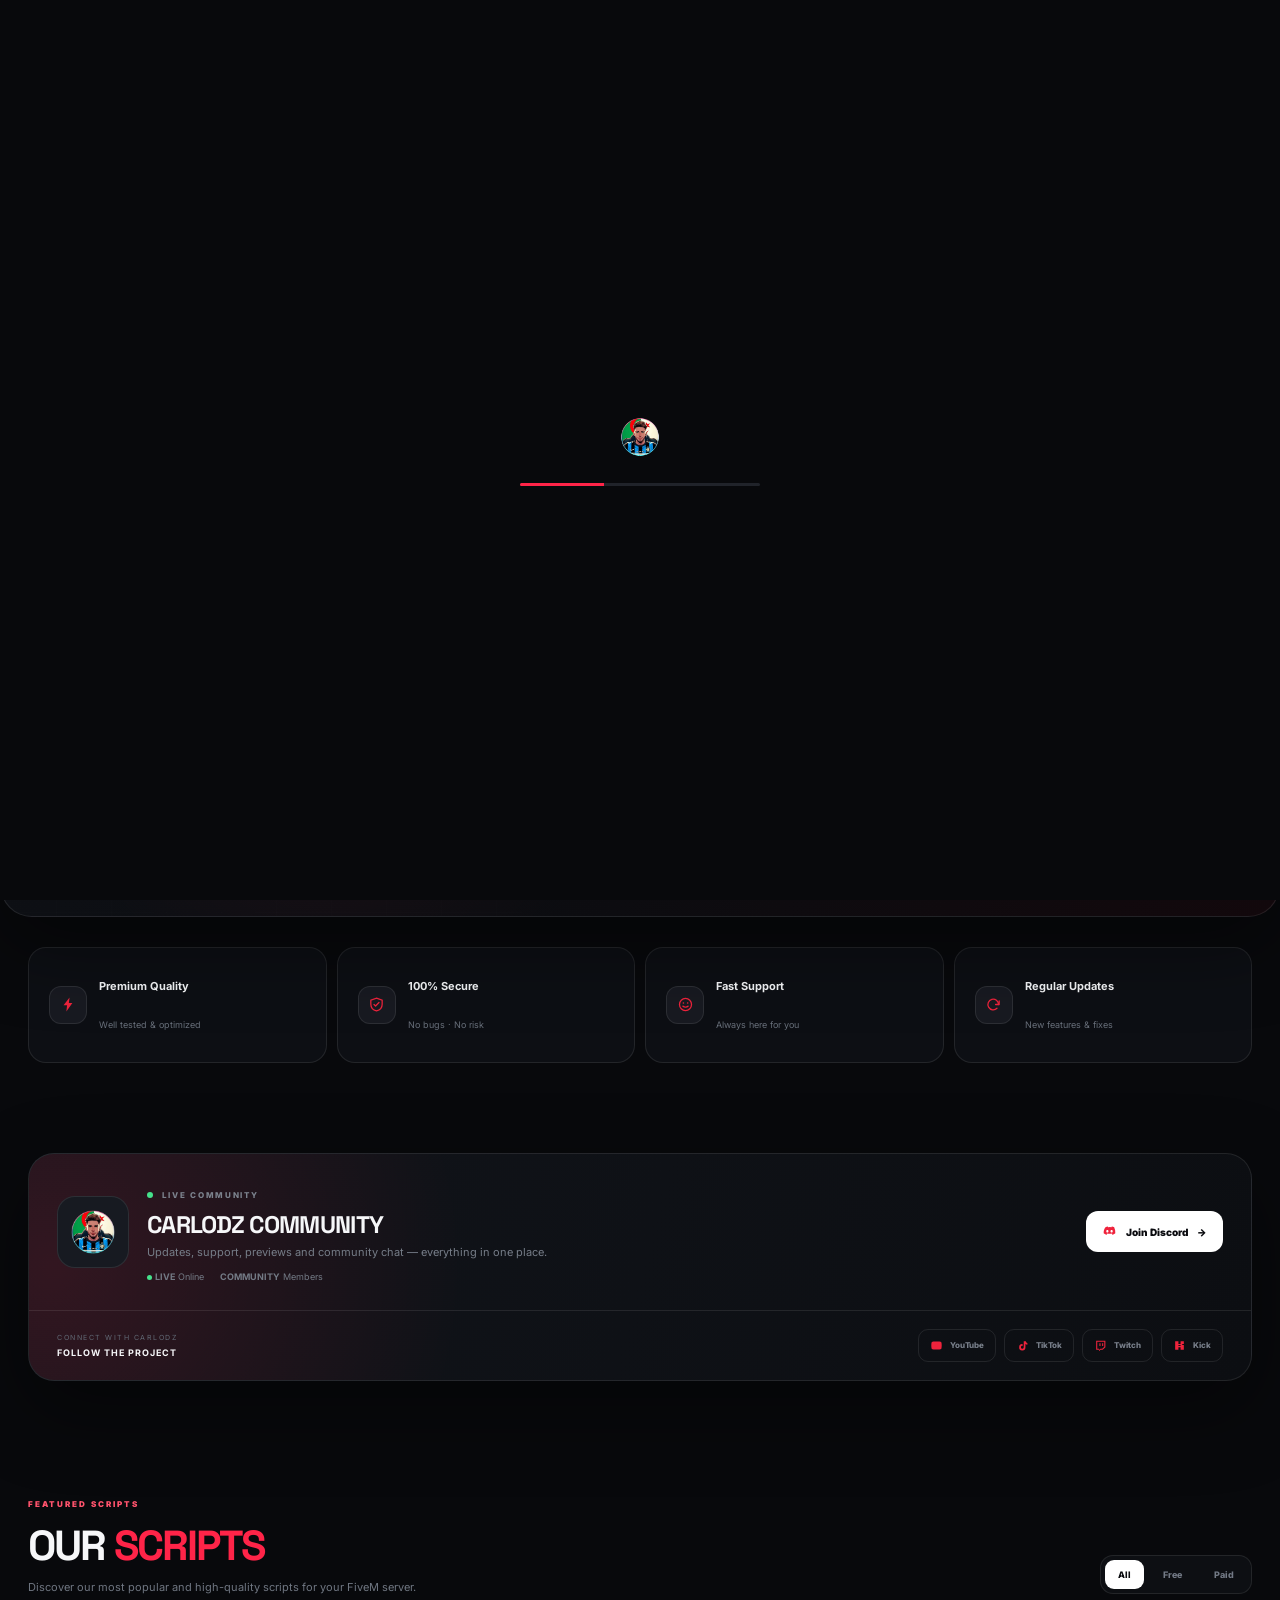
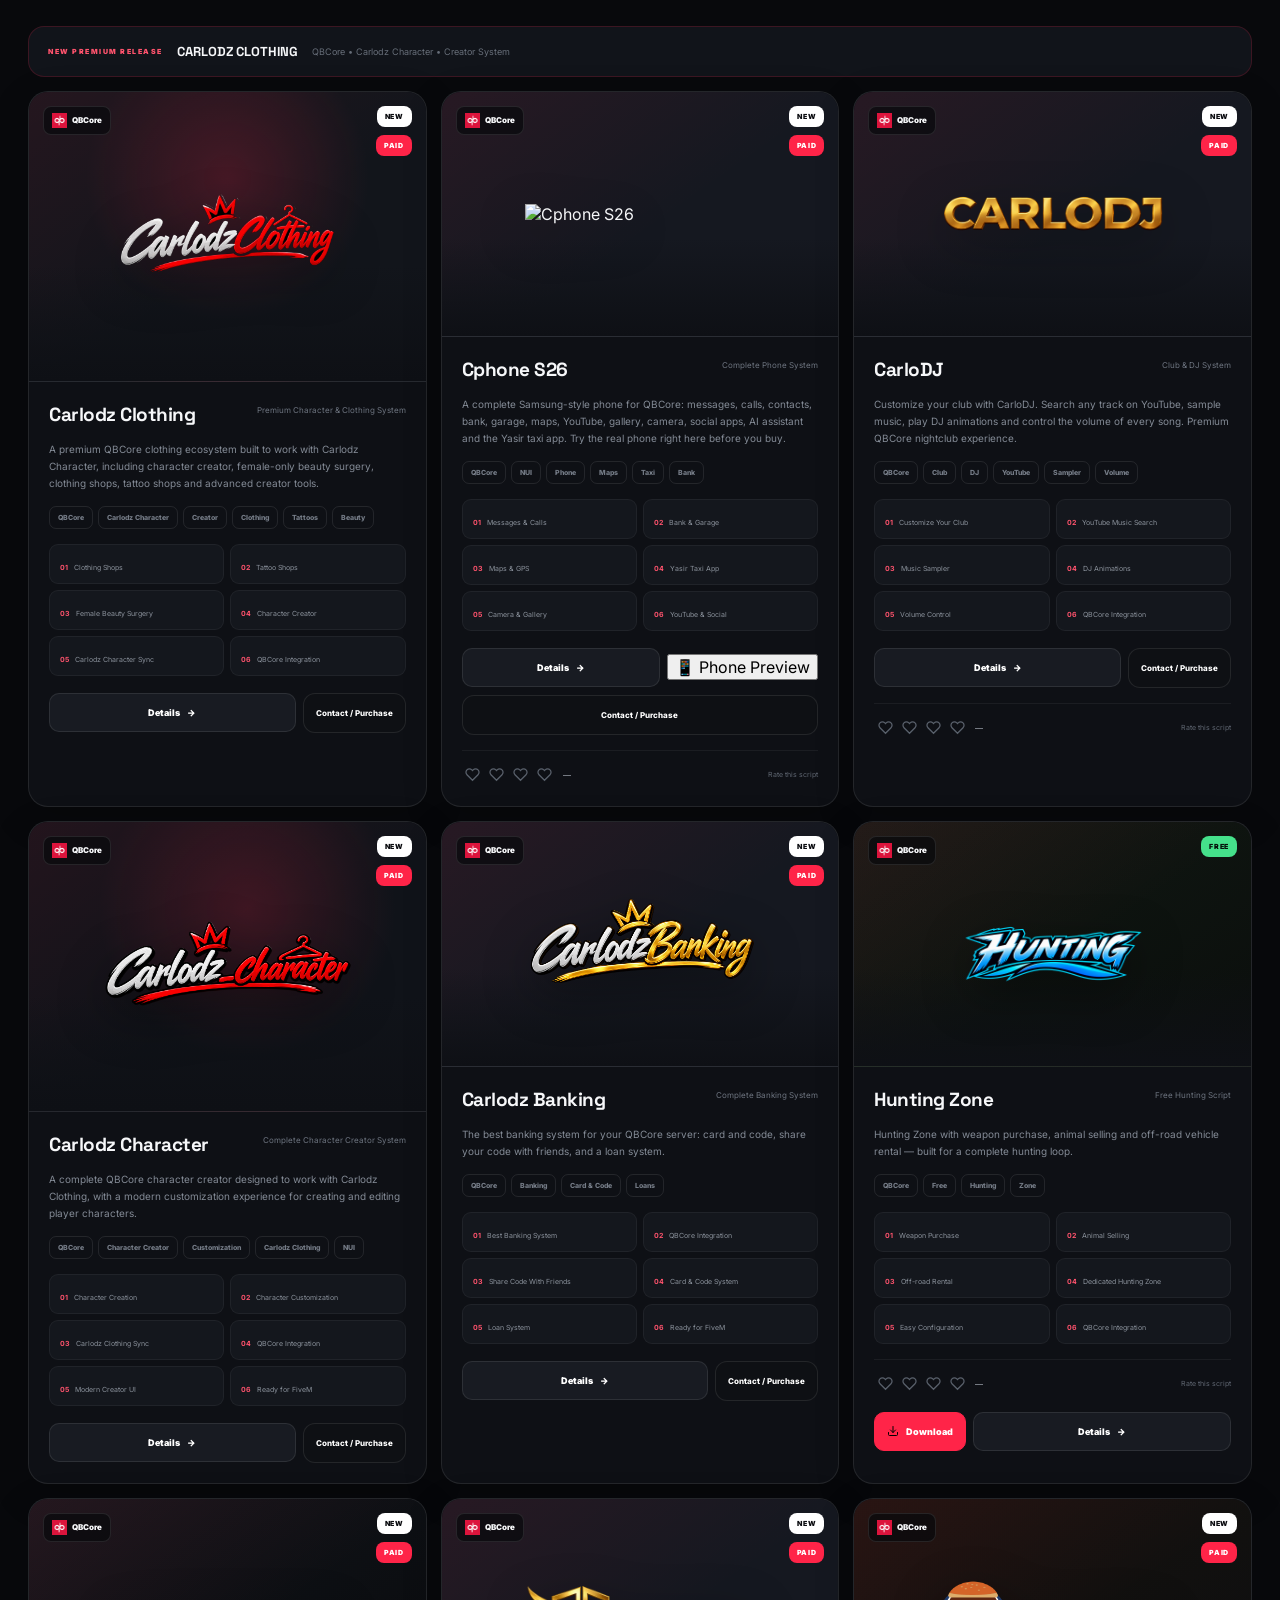
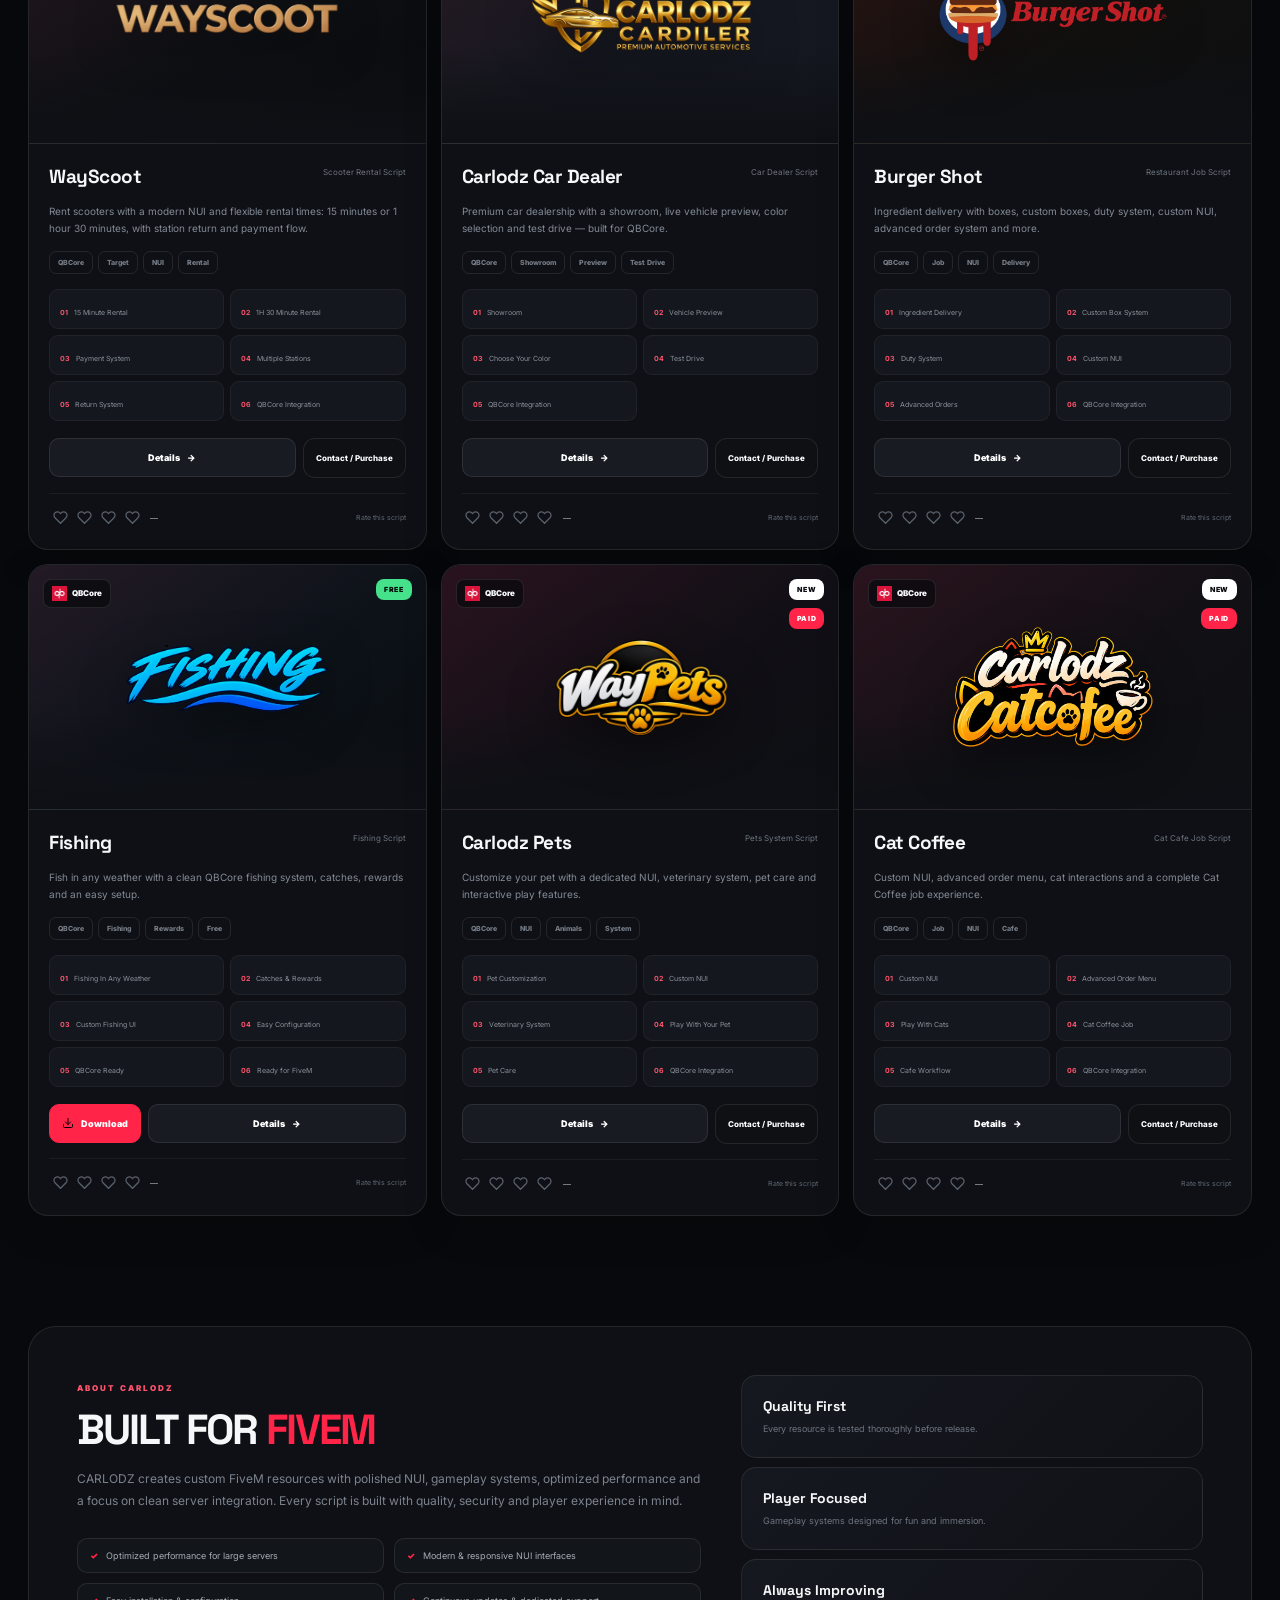
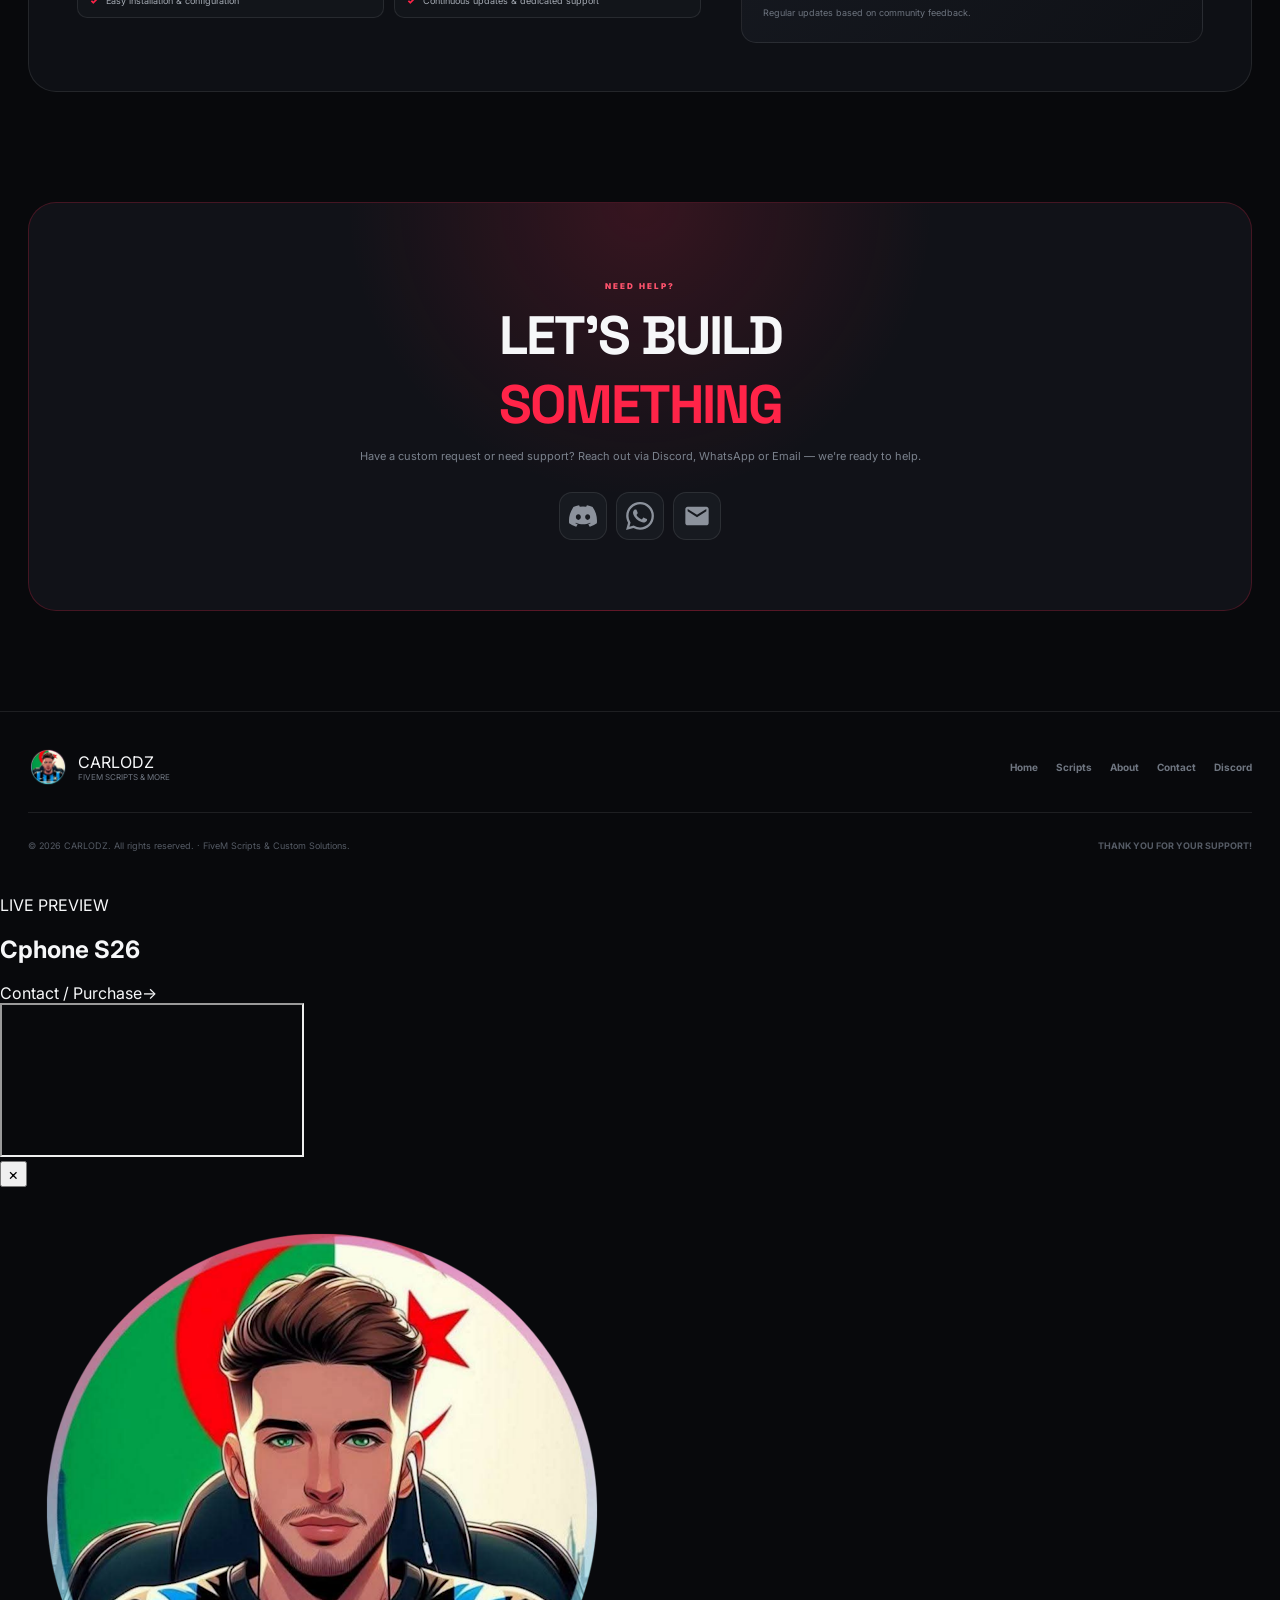
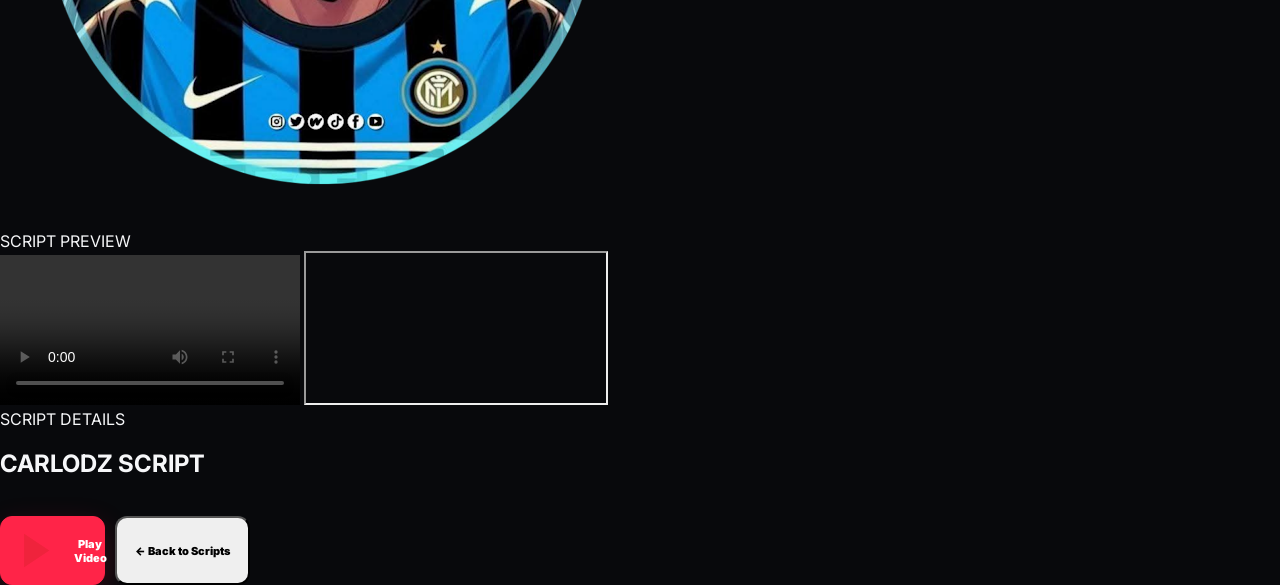
==== commit c1d382f7: "Update index.html Signed-off-by: Carlodz <benrabahazzedine@gmail.com>" ====
--- a/index.html
+++ b/index.html
@@ -1,698 +1,768 @@
-
-<!doctype html>
-<html lang="en">
-<head>
-<meta charset="utf-8">
-<meta name="viewport" content="width=device-width,initial-scale=1,viewport-fit=cover,user-scalable=yes">
-<meta name="theme-color" content="#07080c">
-<meta name="mobile-web-app-capable" content="yes">
-<meta name="apple-mobile-web-app-capable" content="yes">
-<meta name="apple-mobile-web-app-status-bar-style" content="black-translucent">
-<meta name="description" content="Carlodz Clothing — Premium QBCore clothing, character creator, tattoos, beauty and customization system.">
-<meta name="keywords" content="FiveM, QBCore, CARLODZ Clothing, Character Creator, Clothing, Tattoos, Beauty, Shops, Creator System">
-<meta property="og:title" content="CARLODZ — FiveM Scripts & More">
-<meta property="og:description" content="Carlodz Clothing is a premium QBCore character system with clothing shops, tattoo shops, female-only beauty surgery and a complete creator system, built to work with Carlodz Character.">
-<meta property="og:type" content="website">
-<link rel="manifest" href="manifest.json">
-<title>CARLODZ Clothing — Premium QBCore Character System</title>
-<link rel="stylesheet" href="style.css?v=20261001-paid-v8">
-<link rel="icon" type="image/svg+xml" href="assets/carlodz.svg">
-<link rel="preconnect" href="https://fonts.googleapis.com">
-<link rel="preconnect" href="https://fonts.gstatic.com" crossorigin>
-</head>
-<body>
-<div class="loader" id="loader">
-  <div class="loader-inner">
-    <img src="assets/carlodz-logo.png" alt="CARLODZ">
-    <div class="loader-bar"><span></span></div>
-  </div>
-</div>
-
-<div id="ytMusicWrap" aria-hidden="true"><div id="ytMusic"></div></div>
-<header class="topbar" id="topbar">
-  <a class="brand" href="#home">
-    <img src="assets/carlodz-logo.png" alt="CARLODZ">
-    <span><b>CARLODZ</b><small data-i18n="brand_tag">FIVEM SCRIPTS & MORE</small></span>
-  </a>
-  <nav id="nav">
-    <a class="active" href="#home" data-nav data-i18n="nav_home">Home</a>
-    <a href="#scripts" data-nav data-i18n="nav_scripts">Scripts</a>
-    <a href="#about" data-nav data-i18n="nav_about">About</a>
-    <a href="#contact" data-nav data-i18n="nav_contact">Contact</a>
-  </nav>
-  <div class="top-actions">
-    <div class="search">
-      <img class="ui-icon" src="assets/icons/search.svg" alt="">
-      <input id="search" type="search" placeholder="Search scripts..." autocomplete="off" data-i18n-placeholder="search_placeholder">
-    </div>
-    <div class="lang-switch" id="langSwitch">
-      <button class="lang-btn active" data-lang="en" type="button" aria-label="English" title="English"><svg class="flag" viewBox="0 0 30 20" aria-hidden="true"><defs><clipPath id="flEn"><rect width="30" height="20" rx="2.5"/></clipPath></defs><g clip-path="url(#flEn)"><rect width="30" height="20" fill="#fff"/><rect x="12.5" width="5" height="20" fill="#cf142b"/><rect y="7.5" width="30" height="5" fill="#cf142b"/></g><rect x=".5" y=".5" width="29" height="19" rx="2.2" fill="none" stroke="rgba(128,128,128,.45)"/></svg><span>EN</span></button>
-      <button class="lang-btn" data-lang="ar" type="button" aria-label="العربية" title="العربية"><svg class="flag" viewBox="0 0 30 20" aria-hidden="true"><defs><clipPath id="flDz"><rect width="30" height="20" rx="2.5"/></clipPath><mask id="flDzM"><rect width="30" height="20" fill="#fff"/><circle cx="16.6" cy="10" r="3.9" fill="#000"/></mask></defs><g clip-path="url(#flDz)"><rect width="15" height="20" fill="#006233"/><rect x="15" width="15" height="20" fill="#fff"/><circle cx="15.3" cy="10" r="5" fill="#d21034" mask="url(#flDzM)"/><polygon points="16.47,7.43 17.62,9.00 19.48,8.41 18.35,10.00 19.48,11.59 17.62,11.00 16.47,12.57 16.45,10.62 14.60,10.00 16.45,9.38" fill="#d21034"/></g><rect x=".5" y=".5" width="29" height="19" rx="2.2" fill="none" stroke="rgba(128,128,128,.45)"/></svg><span>عربي</span></button>
-    </div>
-    <button class="music-btn off" id="musicBtn" type="button" aria-label="Toggle background music" aria-pressed="false" title="Play music">
-      <svg viewBox="0 0 24 24" width="18" height="18" fill="none" stroke="currentColor" stroke-width="2" stroke-linecap="round" stroke-linejoin="round" aria-hidden="true">
-        <path d="M11 5 6 9H3v6h3l5 4V5z" fill="currentColor"/>
-        <g class="mu-on"><path d="M15.5 8.5a5 5 0 0 1 0 7"/><path d="M18.5 5.5a9 9 0 0 1 0 13"/></g>
-        <g class="mu-off"><path d="m16 9 6 6"/><path d="m22 9-6 6"/></g>
-      </svg>
-    </button>
-    <button class="icon-btn" id="themeBtn" aria-label="Toggle theme" title="Toggle theme">
-      <img class="ui-icon" src="assets/icons/moon.svg" alt="">
-    </button>
-    <a class="discord-top" href="https://discord.gg/Q4Z2M2veAD" target="_blank" rel="noopener">
-      <img class="mini-icon" src="assets/icons/discord.svg" alt=""> <span data-i18n="discord">Discord</span>
-    </a>
-  </div>
-  <button class="hamburger" id="hamburger" aria-label="Menu">
-    <img class="ui-icon" src="assets/icons/menu.svg" alt="">
-  </button>
-</header>
-
-<div class="visitor-strip" aria-label="Website statistics">
-  <div class="visitor-item">
-    <span class="visitor-dot"></span>
-    <span class="visitor-label" data-i18n="live_visitors">LIVE VISITORS</span>
-    <strong id="visitorCount">0</strong>
-  </div>
-  <div class="visitor-divider"></div>
-  <div class="visitor-item">
-    <span class="visitor-label">CARLODZ</span>
-    <span class="visitor-sub" data-i18n="brand_tag">FIVEM SCRIPTS & MORE</span>
-  </div>
-  <div class="visitor-divider"></div>
-  <div class="visitor-item">
-    <span class="visitor-label" data-i18n="status">STATUS</span>
-    <strong class="online-text" data-i18n="online">ONLINE</strong>
-  </div>
-</div>
-
-<main id="home">
-  <section class="hero">
-    <div class="hero-bg"></div>
-    <div class="hero-grid"></div>
-    <div class="hero-copy">
-      <div class="eyebrow" id="heroEyebrow">PREMIUM • QBCORE • CARLODZ CHARACTER</div>
-      <img class="hero-brand-logo" id="heroBrandLogo" src="assets/carlodz-clothing-logo.png" alt="Carlodz Clothing">
-      <h2 id="heroSubtitle">THE COMPLETE CHARACTER STYLE SYSTEM</h2>
-      <p id="heroDescription">Upgrade your FiveM server with a premium clothing and character experience: clothing shops, tattoo shops, female-only beauty & plastic surgery, and a powerful character creator — fully designed to work with Carlodz Character.</p>
-      <div class="hero-buttons">
-        <a class="btn-primary" href="#scripts"><span>Discover The System</span> <span>→</span></a>
-        <button class="btn-ghost" id="trailerBtn">
-          <i><img src="assets/icons/play.svg" alt=""></i>
-          <span>See Features</span>
-        </button>
-      </div>
-      <div class="hero-script-strip" id="heroScriptStrip" aria-label="CARLODZ scripts"></div>
-
-      <div class="hero-stats">
-        <div><strong>QB</strong><span>QBCore Ready</span></div>
-        <div><strong>04</strong><span>Core Systems</span></div>
-        <div><strong>PRO</strong><span>Carlodz Character</span></div>
-      </div>
-    </div>
-    <div class="hero-character clothing-hero-character" id="heroCharacter">
-      <div class="character-glow"></div>
-      <img class="hero-reference clothing-hero-photo" src="assets/design-reference 6.png" alt="Carlodz Clothing character showcase">
-      <img class="hero-logo-overlay clothing-hero-logo" src="assets/carlodz-clothing-logo.png" alt="Carlodz Clothing">
-      <div class="character-label clothing-hero-label">CARLODZ CLOTHING<br><em>CHARACTER • BEAUTY • STYLE</em></div>
-    </div>
-  </section>
-
-  <!-- TOP FEATURES: 4 ONLY (Discord community is below) -->
-  <section class="features">
-    <div class="feature-item">
-      <b><img src="assets/icons/bolt.svg" alt=""></b>
-      <strong data-i18n="feat1_title">Premium Quality</strong>
-      <span data-i18n="feat1_desc">Well tested & optimized</span>
-    </div>
-    <div class="feature-item">
-      <b><img src="assets/icons/shield.svg" alt=""></b>
-      <strong data-i18n="feat2_title">100% Secure</strong>
-      <span data-i18n="feat2_desc">No bugs · No risk</span>
-    </div>
-    <div class="feature-item">
-      <b><img src="assets/icons/support.svg" alt=""></b>
-      <strong data-i18n="feat3_title">Fast Support</strong>
-      <span data-i18n="feat3_desc">Always here for you</span>
-    </div>
-    <div class="feature-item">
-      <b><img src="assets/icons/refresh.svg" alt=""></b>
-      <strong data-i18n="feat4_title">Regular Updates</strong>
-      <span data-i18n="feat4_desc">New features & fixes</span>
-    </div>
-  </section>
-
-  <section class="discord-section" id="discord">
-    <div class="discord-card unified-discord" id="discordCard">
-      <div class="discord-card-glow"></div>
-      <div class="discord-main">
-        <img class="discord-server-icon" id="discordServerIcon" src="assets/carlodz-logo.png" alt="CARLODZ Community">
-        <div class="discord-server-info">
-          <span class="discord-kicker"><span class="discord-community-dot"></span> LIVE COMMUNITY</span>
-          <h2 id="discordServerName">CARLODZ COMMUNITY</h2>
-          <p>Updates, support, previews and community chat — everything in one place.</p>
-          <div class="discord-stats">
-            <span><i class="discord-status-dot"></i> <b id="discordOnline">LIVE</b> Online</span>
-            <span><b id="discordMembers">COMMUNITY</b> Members</span>
-          </div>
-        </div>
-        <a class="discord-join" id="discordJoin" href="https://discord.gg/Q4Z2M2veAD" target="_blank" rel="noopener">
-          <img src="assets/icons/discord.svg" alt=""> Join Discord <span>→</span>
-        </a>
-      </div>
-      <div class="discord-bottom">
-        <div>
-          <small>CONNECT WITH CARLODZ</small>
-          <strong>FOLLOW THE PROJECT</strong>
-        </div>
-        <div class="socials">
-          <a href="https://www.youtube.com/@carlodzgame" target="_blank" rel="noopener noreferrer"><img src="assets/icons/youtube.svg" alt="YouTube"><span>YouTube</span></a>
-          <a href="https://www.tiktok.com/@me.carlodz" target="_blank" rel="noopener noreferrer"><img src="assets/icons/tiktok.svg" alt="TikTok"><span>TikTok</span></a>
-          <a href="https://www.twitch.tv/carlodz21" target="_blank" rel="noopener noreferrer"><img src="assets/icons/twitch.svg" alt="Twitch"><span>Twitch</span></a>
-          <a href="https://kick.com/carlodz" target="_blank" rel="noopener noreferrer"><img src="assets/icons/kick.svg" alt="Kick"><span>Kick</span></a>
-        </div>
-      </div>
-    </div>
-  </section>
-
-  <section class="content" id="scripts">
-    <div class="section-title">
-      <div>
-        <small data-i18n="scripts_small">FEATURED SCRIPTS</small>
-        <h2 data-i18n="scripts_title">OUR <em>SCRIPTS</em></h2>
-        <p data-i18n="scripts_desc">Discover our most popular and high-quality scripts for your FiveM server.</p>
-      </div>
-      <div class="filter-bar">
-        <button class="filter-btn active" data-filter="all" data-i18n="filter_all">All</button>
-        <button class="filter-btn" data-filter="free" data-i18n="filter_free">Free</button>
-        <button class="filter-btn" data-filter="paid" data-i18n="filter_paid">Paid</button>
-      </div>
-    </div>
-
-    <div class="layout">
-      <div class="cards" id="cards">
-        <div class="clothing-feature-banner">
-          <span class="clothing-banner-kicker">NEW PREMIUM RELEASE</span>
-          <strong>CARLODZ CLOTHING</strong>
-          <span>QBCore • Carlodz Character • Creator System</span>
-        </div>
-        <article class="script-card carlodz-clothing-card" data-name="carlodz clothing character creator beauty tattoos shops" data-category="paid">
-          <div class="cover carlodz-clothing-cover">
-            <img class="cover-logo carlodz-clothing-card-logo" src="assets/carlodz-clothing-logo.png" alt="Carlodz Clothing">
-            <span class="qbcore-badge"><img src="assets/qbcore-logo.png" alt="QBCore"> <span>QBCore</span></span>
-            <span class="badge new">NEW</span>
-            <span class="badge paid">PAID</span>
-          </div>
-          <div class="card-body">
-            <div class="card-meta">
-              <h3>Carlodz Clothing</h3>
-              <p>Premium Character & Clothing System</p>
-            </div>
-            <div class="desc">A premium QBCore clothing ecosystem built to work with Carlodz Character, including character creator, female-only beauty surgery, clothing shops, tattoo shops and advanced creator tools.</div>
-            <div class="tags">
-              <span>QBCore</span><span>Carlodz Character</span><span>Creator</span><span>Clothing</span><span>Tattoos</span><span>Beauty</span>
-            </div>
-            <div class="clothing-feature-grid">
-              <div><b>01</b><span>Clothing Shops</span></div>
-              <div><b>02</b><span>Tattoo Shops</span></div>
-              <div><b>03</b><span>Female Beauty Surgery</span></div>
-              <div><b>04</b><span>Character Creator</span></div>
-              <div><b>05</b><span>Carlodz Character Sync</span></div>
-              <div><b>06</b><span>QBCore Integration</span></div>
-            </div>
-            <div class="card-actions clothing-card-actions">
-              <button class="details-btn" data-script="carlodzclothing">Details <span>→</span></button>
-              <a class="discord-top clothing-contact" href="https://discord.gg/Q4Z2M2veAD" target="_blank" rel="noopener">Contact / Purchase</a>
-            </div>
-          </div>
-        </article>
-
-        <article class="script-card carlodj-card" data-name="carlodj carlo dj club music youtube sampler animation volume" data-category="paid">
-          <div class="cover carlodj-cover">
-            <img class="cover-logo carlodj-card-logo" src="assets/carlodj-logo.png" alt="CarloDJ">
-            <span class="qbcore-badge"><img src="assets/qbcore-logo.png" alt="QBCore"> <span>QBCore</span></span>
-            <span class="badge new">NEW</span>
-            <span class="badge paid">PAID</span>
-          </div>
-          <div class="card-body">
-            <div class="card-meta">
-              <h3>CarloDJ</h3>
-              <p>Club & DJ System</p>
-            </div>
-            <div class="desc">Customize your club with CarloDJ. Search any track on YouTube, sample music, play DJ animations and control the volume of every song. Premium QBCore nightclub experience.</div>
-            <div class="tags">
-              <span>QBCore</span><span>Club</span><span>DJ</span><span>YouTube</span><span>Sampler</span><span>Volume</span>
-            </div>
-            <div class="clothing-feature-grid">
-              <div><b>01</b><span>Customize Your Club</span></div>
-              <div><b>02</b><span>YouTube Music Search</span></div>
-              <div><b>03</b><span>Music Sampler</span></div>
-              <div><b>04</b><span>DJ Animations</span></div>
-              <div><b>05</b><span>Volume Control</span></div>
-              <div><b>06</b><span>QBCore Integration</span></div>
-            </div>
-            <div class="card-actions clothing-card-actions">
-              <button class="details-btn" data-script="carlodj">Details <span>→</span></button>
-              <a class="discord-top clothing-contact" href="https://discord.gg/Q4Z2M2veAD" target="_blank" rel="noopener">Contact / Purchase</a>
-            </div>
-            <div class="script-rating" data-rating="carlodj" aria-label="Rate CarloDJ">
-              <div class="heart-row" role="group" aria-label="Rating from 1 to 4 hearts">
-                <button type="button" class="heart-btn" data-heart="1" aria-label="1 heart"><svg viewBox="0 0 24 24" aria-hidden="true" focusable="false"><path d="M20.84 4.61a5.5 5.5 0 0 0-7.78 0L12 5.67l-1.06-1.06a5.5 5.5 0 0 0-7.78 7.78L12 21.23l8.84-8.84a5.5 5.5 0 0 0 0-7.78Z"></path></svg></button><button type="button" class="heart-btn" data-heart="2" aria-label="2 hearts"><svg viewBox="0 0 24 24" aria-hidden="true" focusable="false"><path d="M20.84 4.61a5.5 5.5 0 0 0-7.78 0L12 5.67l-1.06-1.06a5.5 5.5 0 0 0-7.78 7.78L12 21.23l8.84-8.84a5.5 5.5 0 0 0 0-7.78Z"></path></svg></button><button type="button" class="heart-btn" data-heart="3" aria-label="3 hearts"><svg viewBox="0 0 24 24" aria-hidden="true" focusable="false"><path d="M20.84 4.61a5.5 5.5 0 0 0-7.78 0L12 5.67l-1.06-1.06a5.5 5.5 0 0 0-7.78 7.78L12 21.23l8.84-8.84a5.5 5.5 0 0 0 0-7.78Z"></path></svg></button><button type="button" class="heart-btn" data-heart="4" aria-label="4 hearts"><svg viewBox="0 0 24 24" aria-hidden="true" focusable="false"><path d="M20.84 4.61a5.5 5.5 0 0 0-7.78 0L12 5.67l-1.06-1.06a5.5 5.5 0 0 0-7.78 7.78L12 21.23l8.84-8.84a5.5 5.5 0 0 0 0-7.78Z"></path></svg></button>
-              </div><span class="rating-value">—</span><small>Rate this script</small>
-            </div>
-          </div>
-        </article>
-
-        <article class="script-card carlodz-character-card" data-name="carlodz character character creator customization qbcore clothing" data-category="paid">
-          <div class="cover carlodz-character-cover">
-            <img class="cover-logo carlodz-character-card-logo" src="assets/carlodz_character-LOGO.png" alt="Carlodz Character">
-            <span class="qbcore-badge"><img src="assets/qbcore-logo.png" alt="QBCore"> <span>QBCore</span></span>
-            <span class="badge new">NEW</span>
-            <span class="badge paid">PAID</span>
-          </div>
-          <div class="card-body">
-            <div class="card-meta">
-              <h3>Carlodz Character</h3>
-              <p>Complete Character Creator System</p>
-            </div>
-            <div class="desc">A complete QBCore character creator designed to work with Carlodz Clothing, with a modern customization experience for creating and editing player characters.</div>
-            <div class="tags">
-              <span>QBCore</span><span>Character Creator</span><span>Customization</span><span>Carlodz Clothing</span><span>NUI</span>
-            </div>
-            <div class="clothing-feature-grid">
-              <div><b>01</b><span>Character Creation</span></div>
-              <div><b>02</b><span>Character Customization</span></div>
-              <div><b>03</b><span>Carlodz Clothing Sync</span></div>
-              <div><b>04</b><span>QBCore Integration</span></div>
-              <div><b>05</b><span>Modern Creator UI</span></div>
-              <div><b>06</b><span>Ready for FiveM</span></div>
-            </div>
-            <div class="card-actions clothing-card-actions">
-              <button class="details-btn" data-script="carlodz_character">Details <span>→</span></button>
-              <a class="discord-top clothing-contact" href="https://discord.gg/Q4Z2M2veAD" target="_blank" rel="noopener">Contact / Purchase</a>
-            </div>
-          </div>
-        </article>
-
-        <article class="script-card carlodz-banking-card" data-name="carlodz banking bank loan card code share qbcore money" data-category="paid">
-          <div class="cover carlodz-banking-cover">
-            <img class="cover-logo carlodz-banking-card-logo" src="assets/carlodz_banking_logo.png" alt="Carlodz Banking">
-            <span class="qbcore-badge"><img src="assets/qbcore-logo.png" alt="QBCore"> <span>QBCore</span></span>
-            <span class="badge new">NEW</span>
-            <span class="badge paid">PAID</span>
-          </div>
-          <div class="card-body">
-            <div class="card-meta">
-              <h3>Carlodz Banking</h3>
-              <p>Complete Banking System</p>
-            </div>
-            <div class="desc">The best banking system for your QBCore server: card and code, share your code with friends, and a loan system.</div>
-            <div class="tags">
-              <span>QBCore</span><span>Banking</span><span>Card &amp; Code</span><span>Loans</span>
-            </div>
-            <div class="clothing-feature-grid">
-              <div><b>01</b><span>Best Banking System</span></div>
-              <div><b>02</b><span>QBCore Integration</span></div>
-              <div><b>03</b><span>Share Code With Friends</span></div>
-              <div><b>04</b><span>Card &amp; Code System</span></div>
-              <div><b>05</b><span>Loan System</span></div>
-              <div><b>06</b><span>Ready for FiveM</span></div>
-            </div>
-            <div class="card-actions clothing-card-actions">
-              <button class="details-btn" data-script="carlodzbanking">Details <span>→</span></button>
-              <a class="discord-top clothing-contact" href="https://discord.gg/Q4Z2M2veAD" target="_blank" rel="noopener">Contact / Purchase</a>
-            </div>
-          </div>
-        </article>
-
-        <article class="script-card" data-name="hunting zone hunting" data-category="free">
-          <div class="cover hunting-cover">
-            <img class="cover-logo" src="assets/Hunting Zone-logo.png" alt="Hunting Zone">
-            <span class="qbcore-badge"><img src="assets/qbcore-logo.png" alt="QBCore"> <span>QBCore</span></span>
-            <span class="badge free">FREE</span>
-          </div>
-          <div class="card-body">
-            <div class="card-meta">
-              <h3>Hunting Zone</h3>
-              <p>Free Hunting Script</p>
-            </div>
-            <div class="desc">Hunting Zone with weapon purchase, animal selling and off-road vehicle rental — built for a complete hunting loop.</div>
-            <div class="tags">
-              <span>QBCore</span><span>Free</span><span>Hunting</span><span>Zone</span>
-            </div>
-            <div class="clothing-feature-grid">
-              <div><b>01</b><span>Weapon Purchase</span></div>
-              <div><b>02</b><span>Animal Selling</span></div>
-              <div><b>03</b><span>Off-road Rental</span></div>
-              <div><b>04</b><span>Dedicated Hunting Zone</span></div>
-              <div><b>05</b><span>Easy Configuration</span></div>
-              <div><b>06</b><span>QBCore Integration</span></div>
-            </div>
-            <div class="script-rating" data-rating="hunting" aria-label="Rate Hunting Zone">
-              <div class="heart-row" role="group" aria-label="Rating from 1 to 4 hearts">
-                <button type="button" class="heart-btn" data-heart="1" aria-label="1 heart"><svg viewBox="0 0 24 24" aria-hidden="true" focusable="false"><path d="M20.84 4.61a5.5 5.5 0 0 0-7.78 0L12 5.67l-1.06-1.06a5.5 5.5 0 0 0-7.78 7.78L12 21.23l8.84-8.84a5.5 5.5 0 0 0 0-7.78Z"></path></svg></button>
-                <button type="button" class="heart-btn" data-heart="2" aria-label="2 hearts"><svg viewBox="0 0 24 24" aria-hidden="true" focusable="false"><path d="M20.84 4.61a5.5 5.5 0 0 0-7.78 0L12 5.67l-1.06-1.06a5.5 5.5 0 0 0-7.78 7.78L12 21.23l8.84-8.84a5.5 5.5 0 0 0 0-7.78Z"></path></svg></button>
-                <button type="button" class="heart-btn" data-heart="3" aria-label="3 hearts"><svg viewBox="0 0 24 24" aria-hidden="true" focusable="false"><path d="M20.84 4.61a5.5 5.5 0 0 0-7.78 0L12 5.67l-1.06-1.06a5.5 5.5 0 0 0-7.78 7.78L12 21.23l8.84-8.84a5.5 5.5 0 0 0 0-7.78Z"></path></svg></button>
-                <button type="button" class="heart-btn" data-heart="4" aria-label="4 hearts"><svg viewBox="0 0 24 24" aria-hidden="true" focusable="false"><path d="M20.84 4.61a5.5 5.5 0 0 0-7.78 0L12 5.67l-1.06-1.06a5.5 5.5 0 0 0-7.78 7.78L12 21.23l8.84-8.84a5.5 5.5 0 0 0 0-7.78Z"></path></svg></button>
-              </div><span class="rating-value">—</span><small>Rate this script</small>
-            </div>
-            <div class="card-actions clothing-card-actions">
-              <a class="download-btn" href="assets/downloads/hunting/script.zip" download="Hunting-Zone.zip">
-                <img src="assets/icons/download.svg" alt=""> Download
-              </a>
-              <button class="details-btn" data-script="hunting">Details <span>→</span></button>
-            </div>
-          </div>
-        </article>
-
-        <article class="script-card" data-name="wayscoot scooter rental" data-category="paid">
-          <div class="cover wayscoot-cover">
-            <img class="wayscoot-logo cover-logo" src="assets/wayscoot-logo.png" alt="WayScoot">
-            <span class="qbcore-badge"><img src="assets/qbcore-logo.png" alt="QBCore"> <span>QBCore</span></span>
-            <span class="badge new">NEW</span>
-            <span class="badge paid">PAID</span>
-          </div>
-          <div class="card-body">
-            <div class="card-meta">
-              <h3>WayScoot</h3>
-              <p>Scooter Rental Script</p>
-            </div>
-            <div class="desc">Rent scooters with a modern NUI and flexible rental times: 15 minutes or 1 hour 30 minutes, with station return and payment flow.</div>
-            <div class="tags">
-              <span>QBCore</span><span>Target</span><span>NUI</span><span>Rental</span>
-              
-            </div>
-            <div class="clothing-feature-grid">
-              <div><b>01</b><span>15 Minute Rental</span></div>
-              <div><b>02</b><span>1H 30 Minute Rental</span></div>
-              <div><b>03</b><span>Payment System</span></div>
-              <div><b>04</b><span>Multiple Stations</span></div>
-              <div><b>05</b><span>Return System</span></div>
-              <div><b>06</b><span>QBCore Integration</span></div>
-            </div>
-            <div class="card-actions clothing-card-actions">
-              <button class="details-btn" data-script="wayscoot">Details <span>→</span></button>
-              <a class="discord-top clothing-contact" href="https://discord.gg/Q4Z2M2veAD" target="_blank" rel="noopener">Contact / Purchase</a>
-            </div>
-            <div class="script-rating" data-rating="wayscoot" aria-label="Rate WayScoot">
-              <div class="heart-row" role="group" aria-label="Rating from 1 to 4 hearts">
-                <button type="button" class="heart-btn" data-heart="1" aria-label="1 heart"><svg viewBox="0 0 24 24" aria-hidden="true" focusable="false"><path d="M20.84 4.61a5.5 5.5 0 0 0-7.78 0L12 5.67l-1.06-1.06a5.5 5.5 0 0 0-7.78 7.78L12 21.23l8.84-8.84a5.5 5.5 0 0 0 0-7.78Z"></path></svg></button><button type="button" class="heart-btn" data-heart="2" aria-label="2 hearts"><svg viewBox="0 0 24 24" aria-hidden="true" focusable="false"><path d="M20.84 4.61a5.5 5.5 0 0 0-7.78 0L12 5.67l-1.06-1.06a5.5 5.5 0 0 0-7.78 7.78L12 21.23l8.84-8.84a5.5 5.5 0 0 0 0-7.78Z"></path></svg></button><button type="button" class="heart-btn" data-heart="3" aria-label="3 hearts"><svg viewBox="0 0 24 24" aria-hidden="true" focusable="false"><path d="M20.84 4.61a5.5 5.5 0 0 0-7.78 0L12 5.67l-1.06-1.06a5.5 5.5 0 0 0-7.78 7.78L12 21.23l8.84-8.84a5.5 5.5 0 0 0 0-7.78Z"></path></svg></button><button type="button" class="heart-btn" data-heart="4" aria-label="4 hearts"><svg viewBox="0 0 24 24" aria-hidden="true" focusable="false"><path d="M20.84 4.61a5.5 5.5 0 0 0-7.78 0L12 5.67l-1.06-1.06a5.5 5.5 0 0 0-7.78 7.78L12 21.23l8.84-8.84a5.5 5.5 0 0 0 0-7.78Z"></path></svg></button>
-              </div><span class="rating-value">—</span><small>Rate this script</small>
-            </div>
-          </div>
-        </article>
-
-        <article class="script-card" data-name="carlodz car dealer cardealer showroom test drive" data-category="paid">
-          <div class="cover cardealer-cover">
-            <img class="cover-logo" src="assets/carlodzcardiler-logo.png" alt="Carlodz Car Dealer">
-            <span class="qbcore-badge"><img src="assets/qbcore-logo.png" alt="QBCore"> <span>QBCore</span></span>
-            <span class="badge new">NEW</span>
-            <span class="badge paid">PAID</span>
-          </div>
-          <div class="card-body">
-            <div class="card-meta">
-              <h3>Carlodz Car Dealer</h3>
-              <p>Car Dealer Script</p>
-            </div>
-            <div class="desc">Premium car dealership with a showroom, live vehicle preview, color selection and test drive — built for QBCore.</div>
-            <div class="tags">
-              <span>QBCore</span><span>Showroom</span><span>Preview</span><span>Test Drive</span>
-            </div>
-            <div class="clothing-feature-grid">
-              <div><b>01</b><span>Showroom</span></div>
-              <div><b>02</b><span>Vehicle Preview</span></div>
-              <div><b>03</b><span>Choose Your Color</span></div>
-              <div><b>04</b><span>Test Drive</span></div>
-              <div><b>05</b><span>QBCore Integration</span></div>
-            </div>
-            <div class="card-actions clothing-card-actions">
-              <button class="details-btn" data-script="cardealer">Details <span>→</span></button>
-              <a class="discord-top clothing-contact" href="https://discord.gg/Q4Z2M2veAD" target="_blank" rel="noopener">Contact / Purchase</a>
-            </div>
-            <div class="script-rating" data-rating="cardealer" aria-label="Rate Carlodz Car Dealer">
-              <div class="heart-row" role="group" aria-label="Rating from 1 to 4 hearts">
-                <button type="button" class="heart-btn" data-heart="1" aria-label="1 heart"><svg viewBox="0 0 24 24" aria-hidden="true" focusable="false"><path d="M20.84 4.61a5.5 5.5 0 0 0-7.78 0L12 5.67l-1.06-1.06a5.5 5.5 0 0 0-7.78 7.78L12 21.23l8.84-8.84a5.5 5.5 0 0 0 0-7.78Z"></path></svg></button><button type="button" class="heart-btn" data-heart="2" aria-label="2 hearts"><svg viewBox="0 0 24 24" aria-hidden="true" focusable="false"><path d="M20.84 4.61a5.5 5.5 0 0 0-7.78 0L12 5.67l-1.06-1.06a5.5 5.5 0 0 0-7.78 7.78L12 21.23l8.84-8.84a5.5 5.5 0 0 0 0-7.78Z"></path></svg></button><button type="button" class="heart-btn" data-heart="3" aria-label="3 hearts"><svg viewBox="0 0 24 24" aria-hidden="true" focusable="false"><path d="M20.84 4.61a5.5 5.5 0 0 0-7.78 0L12 5.67l-1.06-1.06a5.5 5.5 0 0 0-7.78 7.78L12 21.23l8.84-8.84a5.5 5.5 0 0 0 0-7.78Z"></path></svg></button><button type="button" class="heart-btn" data-heart="4" aria-label="4 hearts"><svg viewBox="0 0 24 24" aria-hidden="true" focusable="false"><path d="M20.84 4.61a5.5 5.5 0 0 0-7.78 0L12 5.67l-1.06-1.06a5.5 5.5 0 0 0-7.78 7.78L12 21.23l8.84-8.84a5.5 5.5 0 0 0 0-7.78Z"></path></svg></button>
-              </div><span class="rating-value">—</span><small>Rate this script</small>
-            </div>
-          </div>
-        </article>
-
-        <article class="script-card" data-name="burger shot restaurant job" data-category="paid">
-          <div class="cover burger-cover">
-            <img class="cover-logo" src="assets/burgershot-logo.png" alt="Burger Shot">
-            <span class="qbcore-badge"><img src="assets/qbcore-logo.png" alt="QBCore"> <span>QBCore</span></span>
-            <span class="badge new">NEW</span>
-            <span class="badge paid">PAID</span>
-          </div>
-          <div class="card-body">
-            <div class="card-meta">
-              <h3>Burger Shot</h3>
-              <p>Restaurant Job Script</p>
-            </div>
-            <div class="desc">Ingredient delivery with boxes, custom boxes, duty system, custom NUI, advanced order system and more.</div>
-            <div class="tags">
-              <span>QBCore</span><span>Job</span><span>NUI</span><span>Delivery</span>
-              
-            </div>
-            <div class="clothing-feature-grid">
-              <div><b>01</b><span>Ingredient Delivery</span></div>
-              <div><b>02</b><span>Custom Box System</span></div>
-              <div><b>03</b><span>Duty System</span></div>
-              <div><b>04</b><span>Custom NUI</span></div>
-              <div><b>05</b><span>Advanced Orders</span></div>
-              <div><b>06</b><span>QBCore Integration</span></div>
-            </div>
-            <div class="card-actions clothing-card-actions">
-              <button class="details-btn" data-script="burgershot">Details <span>→</span></button>
-              <a class="discord-top clothing-contact" href="https://discord.gg/Q4Z2M2veAD" target="_blank" rel="noopener">Contact / Purchase</a>
-            </div>
-            <div class="script-rating" data-rating="burgershot" aria-label="Rate Burger Shot">
-              <div class="heart-row" role="group" aria-label="Rating from 1 to 4 hearts">
-                <button type="button" class="heart-btn" data-heart="1" aria-label="1 heart"><svg viewBox="0 0 24 24" aria-hidden="true" focusable="false"><path d="M20.84 4.61a5.5 5.5 0 0 0-7.78 0L12 5.67l-1.06-1.06a5.5 5.5 0 0 0-7.78 7.78L12 21.23l8.84-8.84a5.5 5.5 0 0 0 0-7.78Z"></path></svg></button><button type="button" class="heart-btn" data-heart="2" aria-label="2 hearts"><svg viewBox="0 0 24 24" aria-hidden="true" focusable="false"><path d="M20.84 4.61a5.5 5.5 0 0 0-7.78 0L12 5.67l-1.06-1.06a5.5 5.5 0 0 0-7.78 7.78L12 21.23l8.84-8.84a5.5 5.5 0 0 0 0-7.78Z"></path></svg></button><button type="button" class="heart-btn" data-heart="3" aria-label="3 hearts"><svg viewBox="0 0 24 24" aria-hidden="true" focusable="false"><path d="M20.84 4.61a5.5 5.5 0 0 0-7.78 0L12 5.67l-1.06-1.06a5.5 5.5 0 0 0-7.78 7.78L12 21.23l8.84-8.84a5.5 5.5 0 0 0 0-7.78Z"></path></svg></button><button type="button" class="heart-btn" data-heart="4" aria-label="4 hearts"><svg viewBox="0 0 24 24" aria-hidden="true" focusable="false"><path d="M20.84 4.61a5.5 5.5 0 0 0-7.78 0L12 5.67l-1.06-1.06a5.5 5.5 0 0 0-7.78 7.78L12 21.23l8.84-8.84a5.5 5.5 0 0 0 0-7.78Z"></path></svg></button>
-              </div><span class="rating-value">—</span><small>Rate this script</small>
-            </div>
-          </div>
-        </article>
-
-        <article class="script-card" data-name="fishing fishing script" data-category="free">
-          <div class="cover fishing-cover">
-            <img class="fishing-logo cover-logo" src="assets/fishing-logo.png" alt="Fishing Script">
-            <span class="qbcore-badge"><img src="assets/qbcore-logo.png" alt="QBCore"> <span>QBCore</span></span>
-            <span class="badge free">FREE</span>
-          </div>
-          <div class="card-body">
-            <div class="card-meta">
-              <h3>Fishing</h3>
-              <p>Fishing Script</p>
-            </div>
-            <div class="desc">Fish in any weather with a clean QBCore fishing system, catches, rewards and an easy setup.</div>
-            <div class="tags">
-              <span>QBCore</span><span>Fishing</span><span>Rewards</span><span>Free</span>
-              
-            </div>
-            <div class="clothing-feature-grid">
-              <div><b>01</b><span>Fishing In Any Weather</span></div>
-              <div><b>02</b><span>Catches &amp; Rewards</span></div>
-              <div><b>03</b><span>Custom Fishing UI</span></div>
-              <div><b>04</b><span>Easy Configuration</span></div>
-              <div><b>05</b><span>QBCore Ready</span></div>
-              <div><b>06</b><span>Ready for FiveM</span></div>
-            </div>
-            <div class="card-actions clothing-card-actions">
-              <a class="download-btn" href="assets/downloads/fishing/script.zip" download="Fishing.zip">
-                <img src="assets/icons/download.svg" alt=""> Download
-              </a>
-              <button class="details-btn" data-script="fishing">Details <span>→</span></button>
-            </div>
-            <div class="script-rating" data-rating="fishing" aria-label="Rate Fishing">
-              <div class="heart-row" role="group" aria-label="Rating from 1 to 4 hearts">
-                <button type="button" class="heart-btn" data-heart="1" aria-label="1 heart"><svg viewBox="0 0 24 24" aria-hidden="true" focusable="false"><path d="M20.84 4.61a5.5 5.5 0 0 0-7.78 0L12 5.67l-1.06-1.06a5.5 5.5 0 0 0-7.78 7.78L12 21.23l8.84-8.84a5.5 5.5 0 0 0 0-7.78Z"></path></svg></button><button type="button" class="heart-btn" data-heart="2" aria-label="2 hearts"><svg viewBox="0 0 24 24" aria-hidden="true" focusable="false"><path d="M20.84 4.61a5.5 5.5 0 0 0-7.78 0L12 5.67l-1.06-1.06a5.5 5.5 0 0 0-7.78 7.78L12 21.23l8.84-8.84a5.5 5.5 0 0 0 0-7.78Z"></path></svg></button><button type="button" class="heart-btn" data-heart="3" aria-label="3 hearts"><svg viewBox="0 0 24 24" aria-hidden="true" focusable="false"><path d="M20.84 4.61a5.5 5.5 0 0 0-7.78 0L12 5.67l-1.06-1.06a5.5 5.5 0 0 0-7.78 7.78L12 21.23l8.84-8.84a5.5 5.5 0 0 0 0-7.78Z"></path></svg></button><button type="button" class="heart-btn" data-heart="4" aria-label="4 hearts"><svg viewBox="0 0 24 24" aria-hidden="true" focusable="false"><path d="M20.84 4.61a5.5 5.5 0 0 0-7.78 0L12 5.67l-1.06-1.06a5.5 5.5 0 0 0-7.78 7.78L12 21.23l8.84-8.84a5.5 5.5 0 0 0 0-7.78Z"></path></svg></button>
-              </div><span class="rating-value">—</span><small>Rate this script</small>
-            </div>
-          </div>
-        </article>
-
-        <article class="script-card" data-name="carlodz pets animal system" data-category="paid">
-          <div class="cover pets-cover">
-            <img class="pets-logo cover-logo" src="assets/waypets-logo.png" alt="WayPets">
-            <span class="qbcore-badge"><img src="assets/qbcore-logo.png" alt="QBCore"> <span>QBCore</span></span>
-            <span class="badge new">NEW</span>
-            <span class="badge paid">PAID</span>
-          </div>
-          <div class="card-body">
-            <div class="card-meta">
-              <h3>Carlodz Pets</h3>
-              <p>Pets System Script</p>
-            </div>
-            <div class="desc">Customize your pet with a dedicated NUI, veterinary system, pet care and interactive play features.</div>
-            <div class="tags">
-              <span>QBCore</span><span>NUI</span><span>Animals</span><span>System</span>
-              
-            </div>
-            <div class="clothing-feature-grid">
-              <div><b>01</b><span>Pet Customization</span></div>
-              <div><b>02</b><span>Custom NUI</span></div>
-              <div><b>03</b><span>Veterinary System</span></div>
-              <div><b>04</b><span>Play With Your Pet</span></div>
-              <div><b>05</b><span>Pet Care</span></div>
-              <div><b>06</b><span>QBCore Integration</span></div>
-            </div>
-            <div class="card-actions clothing-card-actions">
-              <button class="details-btn" data-script="pets">Details <span>→</span></button>
-              <a class="discord-top clothing-contact" href="https://discord.gg/Q4Z2M2veAD" target="_blank" rel="noopener">Contact / Purchase</a>
-            </div>
-            <div class="script-rating" data-rating="pets" aria-label="Rate Carlodz Pets">
-              <div class="heart-row" role="group" aria-label="Rating from 1 to 4 hearts">
-                <button type="button" class="heart-btn" data-heart="1" aria-label="1 heart"><svg viewBox="0 0 24 24" aria-hidden="true" focusable="false"><path d="M20.84 4.61a5.5 5.5 0 0 0-7.78 0L12 5.67l-1.06-1.06a5.5 5.5 0 0 0-7.78 7.78L12 21.23l8.84-8.84a5.5 5.5 0 0 0 0-7.78Z"></path></svg></button><button type="button" class="heart-btn" data-heart="2" aria-label="2 hearts"><svg viewBox="0 0 24 24" aria-hidden="true" focusable="false"><path d="M20.84 4.61a5.5 5.5 0 0 0-7.78 0L12 5.67l-1.06-1.06a5.5 5.5 0 0 0-7.78 7.78L12 21.23l8.84-8.84a5.5 5.5 0 0 0 0-7.78Z"></path></svg></button><button type="button" class="heart-btn" data-heart="3" aria-label="3 hearts"><svg viewBox="0 0 24 24" aria-hidden="true" focusable="false"><path d="M20.84 4.61a5.5 5.5 0 0 0-7.78 0L12 5.67l-1.06-1.06a5.5 5.5 0 0 0-7.78 7.78L12 21.23l8.84-8.84a5.5 5.5 0 0 0 0-7.78Z"></path></svg></button><button type="button" class="heart-btn" data-heart="4" aria-label="4 hearts"><svg viewBox="0 0 24 24" aria-hidden="true" focusable="false"><path d="M20.84 4.61a5.5 5.5 0 0 0-7.78 0L12 5.67l-1.06-1.06a5.5 5.5 0 0 0-7.78 7.78L12 21.23l8.84-8.84a5.5 5.5 0 0 0 0-7.78Z"></path></svg></button>
-              </div><span class="rating-value">—</span><small>Rate this script</small>
-            </div>
-          </div>
-        </article>
-
-        <article class="script-card" data-name="cat coffee catcoffee cafe job" data-category="paid">
-          <div class="cover catcoffee-cover">
-            <img class="cover-logo" src="assets/CATCOFFE - LOGO.png" alt="Cat Coffee">
-            <span class="qbcore-badge"><img src="assets/qbcore-logo.png" alt="QBCore"> <span>QBCore</span></span>
-            <span class="badge new">NEW</span>
-            <span class="badge paid">PAID</span>
-          </div>
-          <div class="card-body">
-            <div class="card-meta">
-              <h3>Cat Coffee</h3>
-              <p>Cat Cafe Job Script</p>
-            </div>
-            <div class="desc">Custom NUI, advanced order menu, cat interactions and a complete Cat Coffee job experience.</div>
-            <div class="tags">
-              <span>QBCore</span><span>Job</span><span>NUI</span><span>Cafe</span>
-            </div>
-            <div class="clothing-feature-grid">
-              <div><b>01</b><span>Custom NUI</span></div>
-              <div><b>02</b><span>Advanced Order Menu</span></div>
-              <div><b>03</b><span>Play With Cats</span></div>
-              <div><b>04</b><span>Cat Coffee Job</span></div>
-              <div><b>05</b><span>Cafe Workflow</span></div>
-              <div><b>06</b><span>QBCore Integration</span></div>
-            </div>
-            <div class="card-actions clothing-card-actions">
-              <button class="details-btn" data-script="catcoffee">Details <span>→</span></button>
-              <a class="discord-top clothing-contact" href="https://discord.gg/Q4Z2M2veAD" target="_blank" rel="noopener">Contact / Purchase</a>
-            </div>
-            <div class="script-rating" data-rating="catcoffee" aria-label="Rate Cat Coffee">
-              <div class="heart-row" role="group" aria-label="Rating from 1 to 4 hearts">
-                <button type="button" class="heart-btn" data-heart="1" aria-label="1 heart"><svg viewBox="0 0 24 24" aria-hidden="true" focusable="false"><path d="M20.84 4.61a5.5 5.5 0 0 0-7.78 0L12 5.67l-1.06-1.06a5.5 5.5 0 0 0-7.78 7.78L12 21.23l8.84-8.84a5.5 5.5 0 0 0 0-7.78Z"></path></svg></button><button type="button" class="heart-btn" data-heart="2" aria-label="2 hearts"><svg viewBox="0 0 24 24" aria-hidden="true" focusable="false"><path d="M20.84 4.61a5.5 5.5 0 0 0-7.78 0L12 5.67l-1.06-1.06a5.5 5.5 0 0 0-7.78 7.78L12 21.23l8.84-8.84a5.5 5.5 0 0 0 0-7.78Z"></path></svg></button><button type="button" class="heart-btn" data-heart="3" aria-label="3 hearts"><svg viewBox="0 0 24 24" aria-hidden="true" focusable="false"><path d="M20.84 4.61a5.5 5.5 0 0 0-7.78 0L12 5.67l-1.06-1.06a5.5 5.5 0 0 0-7.78 7.78L12 21.23l8.84-8.84a5.5 5.5 0 0 0 0-7.78Z"></path></svg></button><button type="button" class="heart-btn" data-heart="4" aria-label="4 hearts"><svg viewBox="0 0 24 24" aria-hidden="true" focusable="false"><path d="M20.84 4.61a5.5 5.5 0 0 0-7.78 0L12 5.67l-1.06-1.06a5.5 5.5 0 0 0-7.78 7.78L12 21.23l8.84-8.84a5.5 5.5 0 0 0 0-7.78Z"></path></svg></button>
-              </div><span class="rating-value">—</span><small>Rate this script</small>
-            </div>
-          </div>
-        </article>
-      </div>
-
-    </div>
-  </section>
-
-  <section class="about" id="about">
-    <div class="about-inner">
-      <div class="about-text">
-        <small data-i18n="about_small">ABOUT CARLODZ</small>
-        <h2 data-i18n="about_title">BUILT FOR <em>FIVEM</em></h2>
-        <p data-i18n="about_desc">CARLODZ creates custom FiveM resources with polished NUI, gameplay systems, optimized performance and a focus on clean server integration. Every script is built with quality, security and player experience in mind.</p>
-        <ul class="about-list">
-          <li data-i18n="about_li1">Optimized performance for large servers</li>
-          <li data-i18n="about_li2">Modern & responsive NUI interfaces</li>
-          <li data-i18n="about_li3">Easy installation & configuration</li>
-          <li data-i18n="about_li4">Continuous updates & dedicated support</li>
-        </ul>
-      </div>
-      <div class="about-highlight">
-        <div class="highlight-box">
-          <strong data-i18n="about_h1">Quality First</strong>
-          <span data-i18n="about_h1d">Every resource is tested thoroughly before release.</span>
-        </div>
-        <div class="highlight-box">
-          <strong data-i18n="about_h2">Player Focused</strong>
-          <span data-i18n="about_h2d">Gameplay systems designed for fun and immersion.</span>
-        </div>
-        <div class="highlight-box">
-          <strong data-i18n="about_h3">Always Improving</strong>
-          <span data-i18n="about_h3d">Regular updates based on community feedback.</span>
-        </div>
-      </div>
-    </div>
-  </section>
-
-  <section class="contact" id="contact">
-    <div class="contact-inner">
-      <small data-i18n="contact_small">NEED HELP?</small>
-      <h2 data-i18n="contact_title">LET'S BUILD<br><em>SOMETHING</em></h2>
-      <p data-i18n="contact_desc">Have a custom request or need support? Reach out via Discord, WhatsApp or Email — we're ready to help.</p>
-      <div class="contact-icons">
-        <a class="contact-icon-btn discord-icon" href="https://discord.gg/Q4Z2M2veAD" target="_blank" rel="noopener" title="Discord" aria-label="Discord">
-          <svg viewBox="0 0 24 24" fill="currentColor" width="28" height="28"><path d="M20.317 4.37a19.791 19.791 0 0 0-4.885-1.515.074.074 0 0 0-.079.037c-.21.375-.444.864-.608 1.25a18.27 18.27 0 0 0-5.487 0 12.64 12.64 0 0 0-.617-1.25.077.077 0 0 0-.079-.037A19.736 19.736 0 0 0 3.677 4.37a.07.07 0 0 0-.032.027C.533 9.046-.32 13.58.099 18.057a.082.082 0 0 0 .031.057 19.9 19.9 0 0 0 5.993 3.03.078.078 0 0 0 .084-.028 14.09 14.09 0 0 0 1.226-1.994.076.076 0 0 0-.041-.106 13.107 13.107 0 0 1-1.872-.892.077.077 0 0 1-.008-.128 10.2 10.2 0 0 0 .372-.292.074.074 0 0 1 .077-.01c3.928 1.793 8.18 1.793 12.062 0a.074.074 0 0 1 .078.01c.12.098.246.198.373.292a.077.077 0 0 1-.006.127 12.299 12.299 0 0 1-1.873.892.077.077 0 0 0-.041.107c.36.698.772 1.362 1.225 1.993a.076.076 0 0 0 .084.028 19.839 19.839 0 0 0 6.002-3.03.077.077 0 0 0 .032-.054c.5-5.177-.838-9.674-3.549-13.66a.061.061 0 0 0-.031-.03zM8.02 15.33c-1.183 0-2.157-1.085-2.157-2.419 0-1.333.956-2.419 2.157-2.419 1.21 0 2.176 1.096 2.157 2.42 0 1.333-.956 2.418-2.157 2.418zm7.975 0c-1.183 0-2.157-1.085-2.157-2.419 0-1.333.955-2.419 2.157-2.419 1.21 0 2.176 1.096 2.157 2.42 0 1.333-.946 2.418-2.157 2.418z"/></svg>
-        </a>
-        <a class="contact-icon-btn whatsapp-icon" href="https://wa.me/213669967596" target="_blank" rel="noopener" title="WhatsApp" aria-label="WhatsApp">
-          <svg viewBox="0 0 24 24" fill="currentColor" width="28" height="28"><path d="M17.472 14.382c-.297-.149-1.758-.867-2.03-.967-.273-.099-.471-.148-.67.15-.197.297-.767.966-.94 1.164-.173.199-.347.223-.644.075-.297-.15-1.255-.463-2.39-1.475-.883-.788-1.48-1.761-1.653-2.059-.173-.297-.018-.458.13-.606.134-.133.298-.347.446-.52.149-.174.198-.298.298-.497.099-.198.05-.371-.025-.52-.075-.149-.669-1.612-.916-2.207-.242-.579-.487-.5-.669-.51-.173-.008-.371-.01-.57-.01-.198 0-.52.074-.792.372-.272.297-1.04 1.016-1.04 2.479 0 1.462 1.065 2.875 1.213 3.074.149.198 2.096 3.2 5.077 4.487.709.306 1.262.489 1.694.625.712.227 1.36.195 1.871.118.571-.085 1.758-.719 2.006-1.413.248-.694.248-1.289.173-1.413-.074-.124-.272-.198-.57-.347m-5.421 7.403h-.004a9.87 9.87 0 0 1-5.031-1.378l-.361-.214-3.741.982.998-3.648-.235-.374a9.86 9.86 0 0 1-1.51-5.26c.001-5.45 4.436-9.884 9.888-9.884 2.64 0 5.122 1.03 6.988 2.898a9.825 9.825 0 0 1 2.893 6.994c-.003 5.45-4.435 9.884-9.885 9.884m8.413-18.297A11.815 11.815 0 0 0 12.05 0C5.495 0 .16 5.335.157 11.892c0 2.096.547 4.142 1.588 5.945L.057 24l6.305-1.654a11.882 11.882 0 0 0 5.683 1.448h.005c6.554 0 11.89-5.335 11.893-11.893a11.821 11.821 0 0 0-3.48-8.413z"/></svg>
-        </a>
-        <a class="contact-icon-btn email-icon" href="mailto:benrabahazzedine@gmail.com" title="Email" aria-label="Email">
-          <svg viewBox="0 0 24 24" fill="currentColor" width="28" height="28"><path d="M20 4H4c-1.1 0-1.99.9-1.99 2L2 18c0 1.1.9 2 2 2h16c1.1 0 2-.9 2-2V6c0-1.1-.9-2-2-2zm0 4l-8 5-8-5V6l8 5 8-5v2z"/></svg>
-        </a>
-      </div>
-    </div>
-  </section>
-</main>
-
-<footer>
-  <div class="footer-top">
-    <div class="footer-brand">
-      <img src="assets/carlodz-logo.png" alt="CARLODZ">
-      <span>CARLODZ<small data-i18n="brand_tag">FIVEM SCRIPTS & MORE</small></span>
-    </div>
-    <div class="footer-links">
-      <a href="#home" data-i18n="nav_home">Home</a>
-      <a href="#scripts" data-i18n="nav_scripts">Scripts</a>
-      <a href="#about" data-i18n="nav_about">About</a>
-      <a href="#contact" data-i18n="nav_contact">Contact</a>
-      <a href="https://discord.gg/Q4Z2M2veAD" target="_blank" rel="noopener" data-i18n="discord">Discord</a>
-    </div>
-  </div>
-  <div class="footer-bottom">
-    <p data-i18n="footer_rights">© 2026 CARLODZ. All rights reserved. · FiveM Scripts & Custom Solutions.</p>
-    <b data-i18n="footer_thanks">THANK YOU FOR YOUR SUPPORT!</b>
-  </div>
-</footer>
-
-<script src="app.js" defer></script>
-
-
-<div class="details-modal" id="detailsModal" aria-hidden="true">
-  <div class="details-backdrop" data-close-details></div>
-  <section class="details-panel" role="dialog" aria-modal="true" aria-labelledby="detailsTitle">
-    <div class="details-bg" id="detailsBg"></div>
-    <button class="details-close" id="detailsClose" aria-label="Close details">×</button>
-    <div class="details-video-wrap" id="detailsVideoWrap">
-      <div class="details-video-placeholder" id="detailsVideoPlaceholder">
-        <img id="detailsLogo" src="assets/carlodz-logo.png" alt="">
-        <span data-i18n="script_preview">SCRIPT PREVIEW</span>
-      </div>
-      <video id="detailsLocalVideo" class="details-local-video" controls playsinline preload="metadata"></video>
-      <iframe id="detailsVideo" title="Script video" referrerpolicy="strict-origin-when-cross-origin" allow="autoplay; encrypted-media; picture-in-picture" allowfullscreen></iframe>
-    </div>
-    <div class="details-content">
-      <div>
-        <span class="details-kicker" id="detailsCategory">SCRIPT DETAILS</span>
-        <h2 id="detailsTitle">CARLODZ SCRIPT</h2>
-        <p id="detailsDescription"></p>
-        <div class="details-tags" id="detailsTags"></div>
-      </div>
-      <div class="details-actions">
-        <a class="btn-primary download-details-btn" id="detailsDownload" href="#" download style="display:none">
-          <img src="assets/icons/download.svg" alt=""> <span data-i18n="download_script">Download Script</span>
-        </a>
-        <a class="purchase-details-btn" id="detailsPurchase" href="https://discord.gg/Q4Z2M2veAD" target="_blank" rel="noopener" style="display:none">Contact / Purchase <span>→</span></a>
-        <button class="btn-primary" id="detailsPlay"><img src="assets/icons/play.svg" alt=""> <span data-i18n="play_video">Play Video</span></button>
-        <button class="details-back" data-close-details data-i18n="back_scripts">← Back to Scripts</button>
-      </div>
-    </div>
-  </section>
-</div>
-</body>
-</html>
-
+
+<!doctype html>
+<html lang="en">
+<head>
+<meta charset="utf-8">
+<meta name="viewport" content="width=device-width,initial-scale=1,viewport-fit=cover,user-scalable=yes">
+<meta name="theme-color" content="#07080c">
+<meta name="mobile-web-app-capable" content="yes">
+<meta name="apple-mobile-web-app-capable" content="yes">
+<meta name="apple-mobile-web-app-status-bar-style" content="black-translucent">
+<meta name="description" content="Carlodz Clothing — Premium QBCore clothing, character creator, tattoos, beauty and customization system.">
+<meta name="keywords" content="FiveM, QBCore, CARLODZ Clothing, Character Creator, Clothing, Tattoos, Beauty, Shops, Creator System">
+<meta property="og:title" content="CARLODZ — FiveM Scripts & More">
+<meta property="og:description" content="Carlodz Clothing is a premium QBCore character system with clothing shops, tattoo shops, female-only beauty surgery and a complete creator system, built to work with Carlodz Character.">
+<meta property="og:type" content="website">
+<link rel="manifest" href="manifest.json">
+<title>CARLODZ Clothing — Premium QBCore Character System</title>
+<link rel="stylesheet" href="style.css?v=20261001-paid-v8">
+<link rel="icon" type="image/svg+xml" href="assets/carlodz.svg">
+<link rel="preconnect" href="https://fonts.googleapis.com">
+<link rel="preconnect" href="https://fonts.gstatic.com" crossorigin>
+</head>
+<body>
+<div class="loader" id="loader">
+  <div class="loader-inner">
+    <img src="assets/carlodz-logo.png" alt="CARLODZ">
+    <div class="loader-bar"><span></span></div>
+  </div>
+</div>
+
+<div id="ytMusicWrap" aria-hidden="true"><div id="ytMusic"></div></div>
+<header class="topbar" id="topbar">
+  <a class="brand" href="#home">
+    <img src="assets/carlodz-logo.png" alt="CARLODZ">
+    <span><b>CARLODZ</b><small data-i18n="brand_tag">FIVEM SCRIPTS & MORE</small></span>
+  </a>
+  <nav id="nav">
+    <a class="active" href="#home" data-nav data-i18n="nav_home">Home</a>
+    <a href="#scripts" data-nav data-i18n="nav_scripts">Scripts</a>
+    <a href="#about" data-nav data-i18n="nav_about">About</a>
+    <a href="#contact" data-nav data-i18n="nav_contact">Contact</a>
+  </nav>
+  <div class="top-actions">
+    <div class="search">
+      <img class="ui-icon" src="assets/icons/search.svg" alt="">
+      <input id="search" type="search" placeholder="Search scripts..." autocomplete="off" data-i18n-placeholder="search_placeholder">
+    </div>
+    <div class="lang-switch" id="langSwitch">
+      <button class="lang-btn active" data-lang="en" type="button" aria-label="English" title="English"><svg class="flag" viewBox="0 0 30 20" aria-hidden="true"><defs><clipPath id="flEn"><rect width="30" height="20" rx="2.5"/></clipPath></defs><g clip-path="url(#flEn)"><rect width="30" height="20" fill="#fff"/><rect x="12.5" width="5" height="20" fill="#cf142b"/><rect y="7.5" width="30" height="5" fill="#cf142b"/></g><rect x=".5" y=".5" width="29" height="19" rx="2.2" fill="none" stroke="rgba(128,128,128,.45)"/></svg><span>EN</span></button>
+      <button class="lang-btn" data-lang="ar" type="button" aria-label="العربية" title="العربية"><svg class="flag" viewBox="0 0 30 20" aria-hidden="true"><defs><clipPath id="flDz"><rect width="30" height="20" rx="2.5"/></clipPath><mask id="flDzM"><rect width="30" height="20" fill="#fff"/><circle cx="16.6" cy="10" r="3.9" fill="#000"/></mask></defs><g clip-path="url(#flDz)"><rect width="15" height="20" fill="#006233"/><rect x="15" width="15" height="20" fill="#fff"/><circle cx="15.3" cy="10" r="5" fill="#d21034" mask="url(#flDzM)"/><polygon points="16.47,7.43 17.62,9.00 19.48,8.41 18.35,10.00 19.48,11.59 17.62,11.00 16.47,12.57 16.45,10.62 14.60,10.00 16.45,9.38" fill="#d21034"/></g><rect x=".5" y=".5" width="29" height="19" rx="2.2" fill="none" stroke="rgba(128,128,128,.45)"/></svg><span>عربي</span></button>
+    </div>
+    <button class="music-btn off" id="musicBtn" type="button" aria-label="Toggle background music" aria-pressed="false" title="Play music">
+      <svg viewBox="0 0 24 24" width="18" height="18" fill="none" stroke="currentColor" stroke-width="2" stroke-linecap="round" stroke-linejoin="round" aria-hidden="true">
+        <path d="M11 5 6 9H3v6h3l5 4V5z" fill="currentColor"/>
+        <g class="mu-on"><path d="M15.5 8.5a5 5 0 0 1 0 7"/><path d="M18.5 5.5a9 9 0 0 1 0 13"/></g>
+        <g class="mu-off"><path d="m16 9 6 6"/><path d="m22 9-6 6"/></g>
+      </svg>
+    </button>
+    <button class="icon-btn" id="themeBtn" aria-label="Toggle theme" title="Toggle theme">
+      <img class="ui-icon" src="assets/icons/moon.svg" alt="">
+    </button>
+    <a class="discord-top" href="https://discord.gg/Q4Z2M2veAD" target="_blank" rel="noopener">
+      <img class="mini-icon" src="assets/icons/discord.svg" alt=""> <span data-i18n="discord">Discord</span>
+    </a>
+  </div>
+  <button class="hamburger" id="hamburger" aria-label="Menu">
+    <img class="ui-icon" src="assets/icons/menu.svg" alt="">
+  </button>
+</header>
+
+<div class="visitor-strip" aria-label="Website statistics">
+  <div class="visitor-item">
+    <span class="visitor-dot"></span>
+    <span class="visitor-label" data-i18n="live_visitors">LIVE VISITORS</span>
+    <strong id="visitorCount">0</strong>
+  </div>
+  <div class="visitor-divider"></div>
+  <div class="visitor-item">
+    <span class="visitor-label">CARLODZ</span>
+    <span class="visitor-sub" data-i18n="brand_tag">FIVEM SCRIPTS & MORE</span>
+  </div>
+  <div class="visitor-divider"></div>
+  <div class="visitor-item">
+    <span class="visitor-label" data-i18n="status">STATUS</span>
+    <strong class="online-text" data-i18n="online">ONLINE</strong>
+  </div>
+</div>
+
+<main id="home">
+  <section class="hero">
+    <div class="hero-bg"></div>
+    <div class="hero-grid"></div>
+    <div class="hero-copy">
+      <div class="eyebrow" id="heroEyebrow">PREMIUM • QBCORE • CARLODZ CHARACTER</div>
+      <img class="hero-brand-logo" id="heroBrandLogo" src="assets/carlodz-clothing-logo.png" alt="Carlodz Clothing">
+      <h2 id="heroSubtitle">THE COMPLETE CHARACTER STYLE SYSTEM</h2>
+      <p id="heroDescription">Upgrade your FiveM server with a premium clothing and character experience: clothing shops, tattoo shops, female-only beauty & plastic surgery, and a powerful character creator — fully designed to work with Carlodz Character.</p>
+      <div class="hero-buttons">
+        <a class="btn-primary" href="#scripts"><span>Discover The System</span> <span>→</span></a>
+        <button class="btn-ghost" id="trailerBtn">
+          <i><img src="assets/icons/play.svg" alt=""></i>
+          <span>See Features</span>
+        </button>
+      </div>
+      <div class="hero-script-strip" id="heroScriptStrip" aria-label="CARLODZ scripts"></div>
+
+      <div class="hero-stats">
+        <div><strong>QB</strong><span>QBCore Ready</span></div>
+        <div><strong>04</strong><span>Core Systems</span></div>
+        <div><strong>PRO</strong><span>Carlodz Character</span></div>
+      </div>
+    </div>
+    <div class="hero-character clothing-hero-character" id="heroCharacter">
+      <div class="character-glow"></div>
+      <img class="hero-reference clothing-hero-photo" src="assets/design-reference 6.png" alt="Carlodz Clothing character showcase">
+      <img class="hero-logo-overlay clothing-hero-logo" src="assets/carlodz-clothing-logo.png" alt="Carlodz Clothing">
+      <div class="character-label clothing-hero-label">CARLODZ CLOTHING<br><em>CHARACTER • BEAUTY • STYLE</em></div>
+    </div>
+  </section>
+
+  <!-- TOP FEATURES: 4 ONLY (Discord community is below) -->
+  <section class="features">
+    <div class="feature-item">
+      <b><img src="assets/icons/bolt.svg" alt=""></b>
+      <strong data-i18n="feat1_title">Premium Quality</strong>
+      <span data-i18n="feat1_desc">Well tested & optimized</span>
+    </div>
+    <div class="feature-item">
+      <b><img src="assets/icons/shield.svg" alt=""></b>
+      <strong data-i18n="feat2_title">100% Secure</strong>
+      <span data-i18n="feat2_desc">No bugs · No risk</span>
+    </div>
+    <div class="feature-item">
+      <b><img src="assets/icons/support.svg" alt=""></b>
+      <strong data-i18n="feat3_title">Fast Support</strong>
+      <span data-i18n="feat3_desc">Always here for you</span>
+    </div>
+    <div class="feature-item">
+      <b><img src="assets/icons/refresh.svg" alt=""></b>
+      <strong data-i18n="feat4_title">Regular Updates</strong>
+      <span data-i18n="feat4_desc">New features & fixes</span>
+    </div>
+  </section>
+
+  <section class="discord-section" id="discord">
+    <div class="discord-card unified-discord" id="discordCard">
+      <div class="discord-card-glow"></div>
+      <div class="discord-main">
+        <img class="discord-server-icon" id="discordServerIcon" src="assets/carlodz-logo.png" alt="CARLODZ Community">
+        <div class="discord-server-info">
+          <span class="discord-kicker"><span class="discord-community-dot"></span> LIVE COMMUNITY</span>
+          <h2 id="discordServerName">CARLODZ COMMUNITY</h2>
+          <p>Updates, support, previews and community chat — everything in one place.</p>
+          <div class="discord-stats">
+            <span><i class="discord-status-dot"></i> <b id="discordOnline">LIVE</b> Online</span>
+            <span><b id="discordMembers">COMMUNITY</b> Members</span>
+          </div>
+        </div>
+        <a class="discord-join" id="discordJoin" href="https://discord.gg/Q4Z2M2veAD" target="_blank" rel="noopener">
+          <img src="assets/icons/discord.svg" alt=""> Join Discord <span>→</span>
+        </a>
+      </div>
+      <div class="discord-bottom">
+        <div>
+          <small>CONNECT WITH CARLODZ</small>
+          <strong>FOLLOW THE PROJECT</strong>
+        </div>
+        <div class="socials">
+          <a href="https://www.youtube.com/@carlodzgame" target="_blank" rel="noopener noreferrer"><img src="assets/icons/youtube.svg" alt="YouTube"><span>YouTube</span></a>
+          <a href="https://www.tiktok.com/@me.carlodz" target="_blank" rel="noopener noreferrer"><img src="assets/icons/tiktok.svg" alt="TikTok"><span>TikTok</span></a>
+          <a href="https://www.twitch.tv/carlodz21" target="_blank" rel="noopener noreferrer"><img src="assets/icons/twitch.svg" alt="Twitch"><span>Twitch</span></a>
+          <a href="https://kick.com/carlodz" target="_blank" rel="noopener noreferrer"><img src="assets/icons/kick.svg" alt="Kick"><span>Kick</span></a>
+        </div>
+      </div>
+    </div>
+  </section>
+
+  <section class="content" id="scripts">
+    <div class="section-title">
+      <div>
+        <small data-i18n="scripts_small">FEATURED SCRIPTS</small>
+        <h2 data-i18n="scripts_title">OUR <em>SCRIPTS</em></h2>
+        <p data-i18n="scripts_desc">Discover our most popular and high-quality scripts for your FiveM server.</p>
+      </div>
+      <div class="filter-bar">
+        <button class="filter-btn active" data-filter="all" data-i18n="filter_all">All</button>
+        <button class="filter-btn" data-filter="free" data-i18n="filter_free">Free</button>
+        <button class="filter-btn" data-filter="paid" data-i18n="filter_paid">Paid</button>
+      </div>
+    </div>
+
+    <div class="layout">
+      <div class="cards" id="cards">
+        <div class="clothing-feature-banner">
+          <span class="clothing-banner-kicker">NEW PREMIUM RELEASE</span>
+          <strong>CARLODZ CLOTHING</strong>
+          <span>QBCore • Carlodz Character • Creator System</span>
+        </div>
+        <article class="script-card carlodz-clothing-card" data-name="carlodz clothing character creator beauty tattoos shops" data-category="paid">
+          <div class="cover carlodz-clothing-cover">
+            <img class="cover-logo carlodz-clothing-card-logo" src="assets/carlodz-clothing-logo.png" alt="Carlodz Clothing">
+            <span class="qbcore-badge"><img src="assets/qbcore-logo.png" alt="QBCore"> <span>QBCore</span></span>
+            <span class="badge new">NEW</span>
+            <span class="badge paid">PAID</span>
+          </div>
+          <div class="card-body">
+            <div class="card-meta">
+              <h3>Carlodz Clothing</h3>
+              <p>Premium Character & Clothing System</p>
+            </div>
+            <div class="desc">A premium QBCore clothing ecosystem built to work with Carlodz Character, including character creator, female-only beauty surgery, clothing shops, tattoo shops and advanced creator tools.</div>
+            <div class="tags">
+              <span>QBCore</span><span>Carlodz Character</span><span>Creator</span><span>Clothing</span><span>Tattoos</span><span>Beauty</span>
+            </div>
+            <div class="clothing-feature-grid">
+              <div><b>01</b><span>Clothing Shops</span></div>
+              <div><b>02</b><span>Tattoo Shops</span></div>
+              <div><b>03</b><span>Female Beauty Surgery</span></div>
+              <div><b>04</b><span>Character Creator</span></div>
+              <div><b>05</b><span>Carlodz Character Sync</span></div>
+              <div><b>06</b><span>QBCore Integration</span></div>
+            </div>
+            <div class="card-actions clothing-card-actions">
+              <button class="details-btn" data-script="carlodzclothing">Details <span>→</span></button>
+              <a class="discord-top clothing-contact" href="https://discord.gg/Q4Z2M2veAD" target="_blank" rel="noopener">Contact / Purchase</a>
+            </div>
+          </div>
+        </article>
+
+        <article class="script-card cphone-card" data-name="cphone s26 phone telephone samsung yasir taxi maps bank messages youtube camera gallery qbcore" data-category="paid">
+          <div class="cover cphone-cover">
+            <img class="cover-logo cphone-card-logo" src="assets/cphone-logo.svg" alt="Cphone S26">
+            <span class="qbcore-badge"><img src="assets/qbcore-logo.png" alt="QBCore"> <span>QBCore</span></span>
+            <span class="badge new">NEW</span>
+            <span class="badge paid">PAID</span>
+          </div>
+          <div class="card-body">
+            <div class="card-meta">
+              <h3>Cphone S26</h3>
+              <p>Complete Phone System</p>
+            </div>
+            <div class="desc">A complete Samsung-style phone for QBCore: messages, calls, contacts, bank, garage, maps, YouTube, gallery, camera, social apps, AI assistant and the Yasir taxi app. Try the real phone right here before you buy.</div>
+            <div class="tags">
+              <span>QBCore</span><span>NUI</span><span>Phone</span><span>Maps</span><span>Taxi</span><span>Bank</span>
+            </div>
+            <div class="clothing-feature-grid">
+              <div><b>01</b><span>Messages &amp; Calls</span></div>
+              <div><b>02</b><span>Bank &amp; Garage</span></div>
+              <div><b>03</b><span>Maps &amp; GPS</span></div>
+              <div><b>04</b><span>Yasir Taxi App</span></div>
+              <div><b>05</b><span>Camera &amp; Gallery</span></div>
+              <div><b>06</b><span>YouTube &amp; Social</span></div>
+            </div>
+            <div class="card-actions clothing-card-actions">
+              <button class="details-btn" data-script="cphone">Details <span>→</span></button>
+              <button class="phone-preview-btn" type="button" data-open-preview>📱 <span data-i18n="phone_preview">Phone Preview</span></button>
+            </div>
+            <div class="card-actions clothing-card-actions" style="margin-top:8px">
+              <a class="discord-top clothing-contact" href="https://discord.gg/Q4Z2M2veAD" target="_blank" rel="noopener" style="flex:1;justify-content:center">Contact / Purchase</a>
+            </div>
+            <div class="script-rating" data-rating="cphone" aria-label="Rate Cphone S26">
+              <div class="heart-row" role="group" aria-label="Rating from 1 to 4 hearts">
+                <button type="button" class="heart-btn" data-heart="1" aria-label="1 heart"><svg viewBox="0 0 24 24" aria-hidden="true" focusable="false"><path d="M20.84 4.61a5.5 5.5 0 0 0-7.78 0L12 5.67l-1.06-1.06a5.5 5.5 0 0 0-7.78 7.78L12 21.23l8.84-8.84a5.5 5.5 0 0 0 0-7.78Z"></path></svg></button><button type="button" class="heart-btn" data-heart="2" aria-label="2 hearts"><svg viewBox="0 0 24 24" aria-hidden="true" focusable="false"><path d="M20.84 4.61a5.5 5.5 0 0 0-7.78 0L12 5.67l-1.06-1.06a5.5 5.5 0 0 0-7.78 7.78L12 21.23l8.84-8.84a5.5 5.5 0 0 0 0-7.78Z"></path></svg></button><button type="button" class="heart-btn" data-heart="3" aria-label="3 hearts"><svg viewBox="0 0 24 24" aria-hidden="true" focusable="false"><path d="M20.84 4.61a5.5 5.5 0 0 0-7.78 0L12 5.67l-1.06-1.06a5.5 5.5 0 0 0-7.78 7.78L12 21.23l8.84-8.84a5.5 5.5 0 0 0 0-7.78Z"></path></svg></button><button type="button" class="heart-btn" data-heart="4" aria-label="4 hearts"><svg viewBox="0 0 24 24" aria-hidden="true" focusable="false"><path d="M20.84 4.61a5.5 5.5 0 0 0-7.78 0L12 5.67l-1.06-1.06a5.5 5.5 0 0 0-7.78 7.78L12 21.23l8.84-8.84a5.5 5.5 0 0 0 0-7.78Z"></path></svg></button>
+              </div><span class="rating-value">—</span><small>Rate this script</small>
+            </div>
+          </div>
+        </article>
+
+        <article class="script-card carlodj-card" data-name="carlodj carlo dj club music youtube sampler animation volume" data-category="paid">
+          <div class="cover carlodj-cover">
+            <img class="cover-logo carlodj-card-logo" src="assets/carlodj-logo.png" alt="CarloDJ">
+            <span class="qbcore-badge"><img src="assets/qbcore-logo.png" alt="QBCore"> <span>QBCore</span></span>
+            <span class="badge new">NEW</span>
+            <span class="badge paid">PAID</span>
+          </div>
+          <div class="card-body">
+            <div class="card-meta">
+              <h3>CarloDJ</h3>
+              <p>Club & DJ System</p>
+            </div>
+            <div class="desc">Customize your club with CarloDJ. Search any track on YouTube, sample music, play DJ animations and control the volume of every song. Premium QBCore nightclub experience.</div>
+            <div class="tags">
+              <span>QBCore</span><span>Club</span><span>DJ</span><span>YouTube</span><span>Sampler</span><span>Volume</span>
+            </div>
+            <div class="clothing-feature-grid">
+              <div><b>01</b><span>Customize Your Club</span></div>
+              <div><b>02</b><span>YouTube Music Search</span></div>
+              <div><b>03</b><span>Music Sampler</span></div>
+              <div><b>04</b><span>DJ Animations</span></div>
+              <div><b>05</b><span>Volume Control</span></div>
+              <div><b>06</b><span>QBCore Integration</span></div>
+            </div>
+            <div class="card-actions clothing-card-actions">
+              <button class="details-btn" data-script="carlodj">Details <span>→</span></button>
+              <a class="discord-top clothing-contact" href="https://discord.gg/Q4Z2M2veAD" target="_blank" rel="noopener">Contact / Purchase</a>
+            </div>
+            <div class="script-rating" data-rating="carlodj" aria-label="Rate CarloDJ">
+              <div class="heart-row" role="group" aria-label="Rating from 1 to 4 hearts">
+                <button type="button" class="heart-btn" data-heart="1" aria-label="1 heart"><svg viewBox="0 0 24 24" aria-hidden="true" focusable="false"><path d="M20.84 4.61a5.5 5.5 0 0 0-7.78 0L12 5.67l-1.06-1.06a5.5 5.5 0 0 0-7.78 7.78L12 21.23l8.84-8.84a5.5 5.5 0 0 0 0-7.78Z"></path></svg></button><button type="button" class="heart-btn" data-heart="2" aria-label="2 hearts"><svg viewBox="0 0 24 24" aria-hidden="true" focusable="false"><path d="M20.84 4.61a5.5 5.5 0 0 0-7.78 0L12 5.67l-1.06-1.06a5.5 5.5 0 0 0-7.78 7.78L12 21.23l8.84-8.84a5.5 5.5 0 0 0 0-7.78Z"></path></svg></button><button type="button" class="heart-btn" data-heart="3" aria-label="3 hearts"><svg viewBox="0 0 24 24" aria-hidden="true" focusable="false"><path d="M20.84 4.61a5.5 5.5 0 0 0-7.78 0L12 5.67l-1.06-1.06a5.5 5.5 0 0 0-7.78 7.78L12 21.23l8.84-8.84a5.5 5.5 0 0 0 0-7.78Z"></path></svg></button><button type="button" class="heart-btn" data-heart="4" aria-label="4 hearts"><svg viewBox="0 0 24 24" aria-hidden="true" focusable="false"><path d="M20.84 4.61a5.5 5.5 0 0 0-7.78 0L12 5.67l-1.06-1.06a5.5 5.5 0 0 0-7.78 7.78L12 21.23l8.84-8.84a5.5 5.5 0 0 0 0-7.78Z"></path></svg></button>
+              </div><span class="rating-value">—</span><small>Rate this script</small>
+            </div>
+          </div>
+        </article>
+
+        <article class="script-card carlodz-character-card" data-name="carlodz character character creator customization qbcore clothing" data-category="paid">
+          <div class="cover carlodz-character-cover">
+            <img class="cover-logo carlodz-character-card-logo" src="assets/carlodz_character-LOGO.png" alt="Carlodz Character">
+            <span class="qbcore-badge"><img src="assets/qbcore-logo.png" alt="QBCore"> <span>QBCore</span></span>
+            <span class="badge new">NEW</span>
+            <span class="badge paid">PAID</span>
+          </div>
+          <div class="card-body">
+            <div class="card-meta">
+              <h3>Carlodz Character</h3>
+              <p>Complete Character Creator System</p>
+            </div>
+            <div class="desc">A complete QBCore character creator designed to work with Carlodz Clothing, with a modern customization experience for creating and editing player characters.</div>
+            <div class="tags">
+              <span>QBCore</span><span>Character Creator</span><span>Customization</span><span>Carlodz Clothing</span><span>NUI</span>
+            </div>
+            <div class="clothing-feature-grid">
+              <div><b>01</b><span>Character Creation</span></div>
+              <div><b>02</b><span>Character Customization</span></div>
+              <div><b>03</b><span>Carlodz Clothing Sync</span></div>
+              <div><b>04</b><span>QBCore Integration</span></div>
+              <div><b>05</b><span>Modern Creator UI</span></div>
+              <div><b>06</b><span>Ready for FiveM</span></div>
+            </div>
+            <div class="card-actions clothing-card-actions">
+              <button class="details-btn" data-script="carlodz_character">Details <span>→</span></button>
+              <a class="discord-top clothing-contact" href="https://discord.gg/Q4Z2M2veAD" target="_blank" rel="noopener">Contact / Purchase</a>
+            </div>
+          </div>
+        </article>
+
+        <article class="script-card carlodz-banking-card" data-name="carlodz banking bank loan card code share qbcore money" data-category="paid">
+          <div class="cover carlodz-banking-cover">
+            <img class="cover-logo carlodz-banking-card-logo" src="assets/carlodz_banking_logo.png" alt="Carlodz Banking">
+            <span class="qbcore-badge"><img src="assets/qbcore-logo.png" alt="QBCore"> <span>QBCore</span></span>
+            <span class="badge new">NEW</span>
+            <span class="badge paid">PAID</span>
+          </div>
+          <div class="card-body">
+            <div class="card-meta">
+              <h3>Carlodz Banking</h3>
+              <p>Complete Banking System</p>
+            </div>
+            <div class="desc">The best banking system for your QBCore server: card and code, share your code with friends, and a loan system.</div>
+            <div class="tags">
+              <span>QBCore</span><span>Banking</span><span>Card &amp; Code</span><span>Loans</span>
+            </div>
+            <div class="clothing-feature-grid">
+              <div><b>01</b><span>Best Banking System</span></div>
+              <div><b>02</b><span>QBCore Integration</span></div>
+              <div><b>03</b><span>Share Code With Friends</span></div>
+              <div><b>04</b><span>Card &amp; Code System</span></div>
+              <div><b>05</b><span>Loan System</span></div>
+              <div><b>06</b><span>Ready for FiveM</span></div>
+            </div>
+            <div class="card-actions clothing-card-actions">
+              <button class="details-btn" data-script="carlodzbanking">Details <span>→</span></button>
+              <a class="discord-top clothing-contact" href="https://discord.gg/Q4Z2M2veAD" target="_blank" rel="noopener">Contact / Purchase</a>
+            </div>
+          </div>
+        </article>
+
+        <article class="script-card" data-name="hunting zone hunting" data-category="free">
+          <div class="cover hunting-cover">
+            <img class="cover-logo" src="assets/Hunting Zone-logo.png" alt="Hunting Zone">
+            <span class="qbcore-badge"><img src="assets/qbcore-logo.png" alt="QBCore"> <span>QBCore</span></span>
+            <span class="badge free">FREE</span>
+          </div>
+          <div class="card-body">
+            <div class="card-meta">
+              <h3>Hunting Zone</h3>
+              <p>Free Hunting Script</p>
+            </div>
+            <div class="desc">Hunting Zone with weapon purchase, animal selling and off-road vehicle rental — built for a complete hunting loop.</div>
+            <div class="tags">
+              <span>QBCore</span><span>Free</span><span>Hunting</span><span>Zone</span>
+            </div>
+            <div class="clothing-feature-grid">
+              <div><b>01</b><span>Weapon Purchase</span></div>
+              <div><b>02</b><span>Animal Selling</span></div>
+              <div><b>03</b><span>Off-road Rental</span></div>
+              <div><b>04</b><span>Dedicated Hunting Zone</span></div>
+              <div><b>05</b><span>Easy Configuration</span></div>
+              <div><b>06</b><span>QBCore Integration</span></div>
+            </div>
+            <div class="script-rating" data-rating="hunting" aria-label="Rate Hunting Zone">
+              <div class="heart-row" role="group" aria-label="Rating from 1 to 4 hearts">
+                <button type="button" class="heart-btn" data-heart="1" aria-label="1 heart"><svg viewBox="0 0 24 24" aria-hidden="true" focusable="false"><path d="M20.84 4.61a5.5 5.5 0 0 0-7.78 0L12 5.67l-1.06-1.06a5.5 5.5 0 0 0-7.78 7.78L12 21.23l8.84-8.84a5.5 5.5 0 0 0 0-7.78Z"></path></svg></button>
+                <button type="button" class="heart-btn" data-heart="2" aria-label="2 hearts"><svg viewBox="0 0 24 24" aria-hidden="true" focusable="false"><path d="M20.84 4.61a5.5 5.5 0 0 0-7.78 0L12 5.67l-1.06-1.06a5.5 5.5 0 0 0-7.78 7.78L12 21.23l8.84-8.84a5.5 5.5 0 0 0 0-7.78Z"></path></svg></button>
+                <button type="button" class="heart-btn" data-heart="3" aria-label="3 hearts"><svg viewBox="0 0 24 24" aria-hidden="true" focusable="false"><path d="M20.84 4.61a5.5 5.5 0 0 0-7.78 0L12 5.67l-1.06-1.06a5.5 5.5 0 0 0-7.78 7.78L12 21.23l8.84-8.84a5.5 5.5 0 0 0 0-7.78Z"></path></svg></button>
+                <button type="button" class="heart-btn" data-heart="4" aria-label="4 hearts"><svg viewBox="0 0 24 24" aria-hidden="true" focusable="false"><path d="M20.84 4.61a5.5 5.5 0 0 0-7.78 0L12 5.67l-1.06-1.06a5.5 5.5 0 0 0-7.78 7.78L12 21.23l8.84-8.84a5.5 5.5 0 0 0 0-7.78Z"></path></svg></button>
+              </div><span class="rating-value">—</span><small>Rate this script</small>
+            </div>
+            <div class="card-actions clothing-card-actions">
+              <a class="download-btn" href="assets/downloads/hunting/script.zip" download="Hunting-Zone.zip">
+                <img src="assets/icons/download.svg" alt=""> Download
+              </a>
+              <button class="details-btn" data-script="hunting">Details <span>→</span></button>
+            </div>
+          </div>
+        </article>
+
+        <article class="script-card" data-name="wayscoot scooter rental" data-category="paid">
+          <div class="cover wayscoot-cover">
+            <img class="wayscoot-logo cover-logo" src="assets/wayscoot-logo.png" alt="WayScoot">
+            <span class="qbcore-badge"><img src="assets/qbcore-logo.png" alt="QBCore"> <span>QBCore</span></span>
+            <span class="badge new">NEW</span>
+            <span class="badge paid">PAID</span>
+          </div>
+          <div class="card-body">
+            <div class="card-meta">
+              <h3>WayScoot</h3>
+              <p>Scooter Rental Script</p>
+            </div>
+            <div class="desc">Rent scooters with a modern NUI and flexible rental times: 15 minutes or 1 hour 30 minutes, with station return and payment flow.</div>
+            <div class="tags">
+              <span>QBCore</span><span>Target</span><span>NUI</span><span>Rental</span>
+              
+            </div>
+            <div class="clothing-feature-grid">
+              <div><b>01</b><span>15 Minute Rental</span></div>
+              <div><b>02</b><span>1H 30 Minute Rental</span></div>
+              <div><b>03</b><span>Payment System</span></div>
+              <div><b>04</b><span>Multiple Stations</span></div>
+              <div><b>05</b><span>Return System</span></div>
+              <div><b>06</b><span>QBCore Integration</span></div>
+            </div>
+            <div class="card-actions clothing-card-actions">
+              <button class="details-btn" data-script="wayscoot">Details <span>→</span></button>
+              <a class="discord-top clothing-contact" href="https://discord.gg/Q4Z2M2veAD" target="_blank" rel="noopener">Contact / Purchase</a>
+            </div>
+            <div class="script-rating" data-rating="wayscoot" aria-label="Rate WayScoot">
+              <div class="heart-row" role="group" aria-label="Rating from 1 to 4 hearts">
+                <button type="button" class="heart-btn" data-heart="1" aria-label="1 heart"><svg viewBox="0 0 24 24" aria-hidden="true" focusable="false"><path d="M20.84 4.61a5.5 5.5 0 0 0-7.78 0L12 5.67l-1.06-1.06a5.5 5.5 0 0 0-7.78 7.78L12 21.23l8.84-8.84a5.5 5.5 0 0 0 0-7.78Z"></path></svg></button><button type="button" class="heart-btn" data-heart="2" aria-label="2 hearts"><svg viewBox="0 0 24 24" aria-hidden="true" focusable="false"><path d="M20.84 4.61a5.5 5.5 0 0 0-7.78 0L12 5.67l-1.06-1.06a5.5 5.5 0 0 0-7.78 7.78L12 21.23l8.84-8.84a5.5 5.5 0 0 0 0-7.78Z"></path></svg></button><button type="button" class="heart-btn" data-heart="3" aria-label="3 hearts"><svg viewBox="0 0 24 24" aria-hidden="true" focusable="false"><path d="M20.84 4.61a5.5 5.5 0 0 0-7.78 0L12 5.67l-1.06-1.06a5.5 5.5 0 0 0-7.78 7.78L12 21.23l8.84-8.84a5.5 5.5 0 0 0 0-7.78Z"></path></svg></button><button type="button" class="heart-btn" data-heart="4" aria-label="4 hearts"><svg viewBox="0 0 24 24" aria-hidden="true" focusable="false"><path d="M20.84 4.61a5.5 5.5 0 0 0-7.78 0L12 5.67l-1.06-1.06a5.5 5.5 0 0 0-7.78 7.78L12 21.23l8.84-8.84a5.5 5.5 0 0 0 0-7.78Z"></path></svg></button>
+              </div><span class="rating-value">—</span><small>Rate this script</small>
+            </div>
+          </div>
+        </article>
+
+        <article class="script-card" data-name="carlodz car dealer cardealer showroom test drive" data-category="paid">
+          <div class="cover cardealer-cover">
+            <img class="cover-logo" src="assets/carlodzcardiler-logo.png" alt="Carlodz Car Dealer">
+            <span class="qbcore-badge"><img src="assets/qbcore-logo.png" alt="QBCore"> <span>QBCore</span></span>
+            <span class="badge new">NEW</span>
+            <span class="badge paid">PAID</span>
+          </div>
+          <div class="card-body">
+            <div class="card-meta">
+              <h3>Carlodz Car Dealer</h3>
+              <p>Car Dealer Script</p>
+            </div>
+            <div class="desc">Premium car dealership with a showroom, live vehicle preview, color selection and test drive — built for QBCore.</div>
+            <div class="tags">
+              <span>QBCore</span><span>Showroom</span><span>Preview</span><span>Test Drive</span>
+            </div>
+            <div class="clothing-feature-grid">
+              <div><b>01</b><span>Showroom</span></div>
+              <div><b>02</b><span>Vehicle Preview</span></div>
+              <div><b>03</b><span>Choose Your Color</span></div>
+              <div><b>04</b><span>Test Drive</span></div>
+              <div><b>05</b><span>QBCore Integration</span></div>
+            </div>
+            <div class="card-actions clothing-card-actions">
+              <button class="details-btn" data-script="cardealer">Details <span>→</span></button>
+              <a class="discord-top clothing-contact" href="https://discord.gg/Q4Z2M2veAD" target="_blank" rel="noopener">Contact / Purchase</a>
+            </div>
+            <div class="script-rating" data-rating="cardealer" aria-label="Rate Carlodz Car Dealer">
+              <div class="heart-row" role="group" aria-label="Rating from 1 to 4 hearts">
+                <button type="button" class="heart-btn" data-heart="1" aria-label="1 heart"><svg viewBox="0 0 24 24" aria-hidden="true" focusable="false"><path d="M20.84 4.61a5.5 5.5 0 0 0-7.78 0L12 5.67l-1.06-1.06a5.5 5.5 0 0 0-7.78 7.78L12 21.23l8.84-8.84a5.5 5.5 0 0 0 0-7.78Z"></path></svg></button><button type="button" class="heart-btn" data-heart="2" aria-label="2 hearts"><svg viewBox="0 0 24 24" aria-hidden="true" focusable="false"><path d="M20.84 4.61a5.5 5.5 0 0 0-7.78 0L12 5.67l-1.06-1.06a5.5 5.5 0 0 0-7.78 7.78L12 21.23l8.84-8.84a5.5 5.5 0 0 0 0-7.78Z"></path></svg></button><button type="button" class="heart-btn" data-heart="3" aria-label="3 hearts"><svg viewBox="0 0 24 24" aria-hidden="true" focusable="false"><path d="M20.84 4.61a5.5 5.5 0 0 0-7.78 0L12 5.67l-1.06-1.06a5.5 5.5 0 0 0-7.78 7.78L12 21.23l8.84-8.84a5.5 5.5 0 0 0 0-7.78Z"></path></svg></button><button type="button" class="heart-btn" data-heart="4" aria-label="4 hearts"><svg viewBox="0 0 24 24" aria-hidden="true" focusable="false"><path d="M20.84 4.61a5.5 5.5 0 0 0-7.78 0L12 5.67l-1.06-1.06a5.5 5.5 0 0 0-7.78 7.78L12 21.23l8.84-8.84a5.5 5.5 0 0 0 0-7.78Z"></path></svg></button>
+              </div><span class="rating-value">—</span><small>Rate this script</small>
+            </div>
+          </div>
+        </article>
+
+        <article class="script-card" data-name="burger shot restaurant job" data-category="paid">
+          <div class="cover burger-cover">
+            <img class="cover-logo" src="assets/burgershot-logo.png" alt="Burger Shot">
+            <span class="qbcore-badge"><img src="assets/qbcore-logo.png" alt="QBCore"> <span>QBCore</span></span>
+            <span class="badge new">NEW</span>
+            <span class="badge paid">PAID</span>
+          </div>
+          <div class="card-body">
+            <div class="card-meta">
+              <h3>Burger Shot</h3>
+              <p>Restaurant Job Script</p>
+            </div>
+            <div class="desc">Ingredient delivery with boxes, custom boxes, duty system, custom NUI, advanced order system and more.</div>
+            <div class="tags">
+              <span>QBCore</span><span>Job</span><span>NUI</span><span>Delivery</span>
+              
+            </div>
+            <div class="clothing-feature-grid">
+              <div><b>01</b><span>Ingredient Delivery</span></div>
+              <div><b>02</b><span>Custom Box System</span></div>
+              <div><b>03</b><span>Duty System</span></div>
+              <div><b>04</b><span>Custom NUI</span></div>
+              <div><b>05</b><span>Advanced Orders</span></div>
+              <div><b>06</b><span>QBCore Integration</span></div>
+            </div>
+            <div class="card-actions clothing-card-actions">
+              <button class="details-btn" data-script="burgershot">Details <span>→</span></button>
+              <a class="discord-top clothing-contact" href="https://discord.gg/Q4Z2M2veAD" target="_blank" rel="noopener">Contact / Purchase</a>
+            </div>
+            <div class="script-rating" data-rating="burgershot" aria-label="Rate Burger Shot">
+              <div class="heart-row" role="group" aria-label="Rating from 1 to 4 hearts">
+                <button type="button" class="heart-btn" data-heart="1" aria-label="1 heart"><svg viewBox="0 0 24 24" aria-hidden="true" focusable="false"><path d="M20.84 4.61a5.5 5.5 0 0 0-7.78 0L12 5.67l-1.06-1.06a5.5 5.5 0 0 0-7.78 7.78L12 21.23l8.84-8.84a5.5 5.5 0 0 0 0-7.78Z"></path></svg></button><button type="button" class="heart-btn" data-heart="2" aria-label="2 hearts"><svg viewBox="0 0 24 24" aria-hidden="true" focusable="false"><path d="M20.84 4.61a5.5 5.5 0 0 0-7.78 0L12 5.67l-1.06-1.06a5.5 5.5 0 0 0-7.78 7.78L12 21.23l8.84-8.84a5.5 5.5 0 0 0 0-7.78Z"></path></svg></button><button type="button" class="heart-btn" data-heart="3" aria-label="3 hearts"><svg viewBox="0 0 24 24" aria-hidden="true" focusable="false"><path d="M20.84 4.61a5.5 5.5 0 0 0-7.78 0L12 5.67l-1.06-1.06a5.5 5.5 0 0 0-7.78 7.78L12 21.23l8.84-8.84a5.5 5.5 0 0 0 0-7.78Z"></path></svg></button><button type="button" class="heart-btn" data-heart="4" aria-label="4 hearts"><svg viewBox="0 0 24 24" aria-hidden="true" focusable="false"><path d="M20.84 4.61a5.5 5.5 0 0 0-7.78 0L12 5.67l-1.06-1.06a5.5 5.5 0 0 0-7.78 7.78L12 21.23l8.84-8.84a5.5 5.5 0 0 0 0-7.78Z"></path></svg></button>
+              </div><span class="rating-value">—</span><small>Rate this script</small>
+            </div>
+          </div>
+        </article>
+
+        <article class="script-card" data-name="fishing fishing script" data-category="free">
+          <div class="cover fishing-cover">
+            <img class="fishing-logo cover-logo" src="assets/fishing-logo.png" alt="Fishing Script">
+            <span class="qbcore-badge"><img src="assets/qbcore-logo.png" alt="QBCore"> <span>QBCore</span></span>
+            <span class="badge free">FREE</span>
+          </div>
+          <div class="card-body">
+            <div class="card-meta">
+              <h3>Fishing</h3>
+              <p>Fishing Script</p>
+            </div>
+            <div class="desc">Fish in any weather with a clean QBCore fishing system, catches, rewards and an easy setup.</div>
+            <div class="tags">
+              <span>QBCore</span><span>Fishing</span><span>Rewards</span><span>Free</span>
+              
+            </div>
+            <div class="clothing-feature-grid">
+              <div><b>01</b><span>Fishing In Any Weather</span></div>
+              <div><b>02</b><span>Catches &amp; Rewards</span></div>
+              <div><b>03</b><span>Custom Fishing UI</span></div>
+              <div><b>04</b><span>Easy Configuration</span></div>
+              <div><b>05</b><span>QBCore Ready</span></div>
+              <div><b>06</b><span>Ready for FiveM</span></div>
+            </div>
+            <div class="card-actions clothing-card-actions">
+              <a class="download-btn" href="assets/downloads/fishing/script.zip" download="Fishing.zip">
+                <img src="assets/icons/download.svg" alt=""> Download
+              </a>
+              <button class="details-btn" data-script="fishing">Details <span>→</span></button>
+            </div>
+            <div class="script-rating" data-rating="fishing" aria-label="Rate Fishing">
+              <div class="heart-row" role="group" aria-label="Rating from 1 to 4 hearts">
+                <button type="button" class="heart-btn" data-heart="1" aria-label="1 heart"><svg viewBox="0 0 24 24" aria-hidden="true" focusable="false"><path d="M20.84 4.61a5.5 5.5 0 0 0-7.78 0L12 5.67l-1.06-1.06a5.5 5.5 0 0 0-7.78 7.78L12 21.23l8.84-8.84a5.5 5.5 0 0 0 0-7.78Z"></path></svg></button><button type="button" class="heart-btn" data-heart="2" aria-label="2 hearts"><svg viewBox="0 0 24 24" aria-hidden="true" focusable="false"><path d="M20.84 4.61a5.5 5.5 0 0 0-7.78 0L12 5.67l-1.06-1.06a5.5 5.5 0 0 0-7.78 7.78L12 21.23l8.84-8.84a5.5 5.5 0 0 0 0-7.78Z"></path></svg></button><button type="button" class="heart-btn" data-heart="3" aria-label="3 hearts"><svg viewBox="0 0 24 24" aria-hidden="true" focusable="false"><path d="M20.84 4.61a5.5 5.5 0 0 0-7.78 0L12 5.67l-1.06-1.06a5.5 5.5 0 0 0-7.78 7.78L12 21.23l8.84-8.84a5.5 5.5 0 0 0 0-7.78Z"></path></svg></button><button type="button" class="heart-btn" data-heart="4" aria-label="4 hearts"><svg viewBox="0 0 24 24" aria-hidden="true" focusable="false"><path d="M20.84 4.61a5.5 5.5 0 0 0-7.78 0L12 5.67l-1.06-1.06a5.5 5.5 0 0 0-7.78 7.78L12 21.23l8.84-8.84a5.5 5.5 0 0 0 0-7.78Z"></path></svg></button>
+              </div><span class="rating-value">—</span><small>Rate this script</small>
+            </div>
+          </div>
+        </article>
+
+        <article class="script-card" data-name="carlodz pets animal system" data-category="paid">
+          <div class="cover pets-cover">
+            <img class="pets-logo cover-logo" src="assets/waypets-logo.png" alt="WayPets">
+            <span class="qbcore-badge"><img src="assets/qbcore-logo.png" alt="QBCore"> <span>QBCore</span></span>
+            <span class="badge new">NEW</span>
+            <span class="badge paid">PAID</span>
+          </div>
+          <div class="card-body">
+            <div class="card-meta">
+              <h3>Carlodz Pets</h3>
+              <p>Pets System Script</p>
+            </div>
+            <div class="desc">Customize your pet with a dedicated NUI, veterinary system, pet care and interactive play features.</div>
+            <div class="tags">
+              <span>QBCore</span><span>NUI</span><span>Animals</span><span>System</span>
+              
+            </div>
+            <div class="clothing-feature-grid">
+              <div><b>01</b><span>Pet Customization</span></div>
+              <div><b>02</b><span>Custom NUI</span></div>
+              <div><b>03</b><span>Veterinary System</span></div>
+              <div><b>04</b><span>Play With Your Pet</span></div>
+              <div><b>05</b><span>Pet Care</span></div>
+              <div><b>06</b><span>QBCore Integration</span></div>
+            </div>
+            <div class="card-actions clothing-card-actions">
+              <button class="details-btn" data-script="pets">Details <span>→</span></button>
+              <a class="discord-top clothing-contact" href="https://discord.gg/Q4Z2M2veAD" target="_blank" rel="noopener">Contact / Purchase</a>
+            </div>
+            <div class="script-rating" data-rating="pets" aria-label="Rate Carlodz Pets">
+              <div class="heart-row" role="group" aria-label="Rating from 1 to 4 hearts">
+                <button type="button" class="heart-btn" data-heart="1" aria-label="1 heart"><svg viewBox="0 0 24 24" aria-hidden="true" focusable="false"><path d="M20.84 4.61a5.5 5.5 0 0 0-7.78 0L12 5.67l-1.06-1.06a5.5 5.5 0 0 0-7.78 7.78L12 21.23l8.84-8.84a5.5 5.5 0 0 0 0-7.78Z"></path></svg></button><button type="button" class="heart-btn" data-heart="2" aria-label="2 hearts"><svg viewBox="0 0 24 24" aria-hidden="true" focusable="false"><path d="M20.84 4.61a5.5 5.5 0 0 0-7.78 0L12 5.67l-1.06-1.06a5.5 5.5 0 0 0-7.78 7.78L12 21.23l8.84-8.84a5.5 5.5 0 0 0 0-7.78Z"></path></svg></button><button type="button" class="heart-btn" data-heart="3" aria-label="3 hearts"><svg viewBox="0 0 24 24" aria-hidden="true" focusable="false"><path d="M20.84 4.61a5.5 5.5 0 0 0-7.78 0L12 5.67l-1.06-1.06a5.5 5.5 0 0 0-7.78 7.78L12 21.23l8.84-8.84a5.5 5.5 0 0 0 0-7.78Z"></path></svg></button><button type="button" class="heart-btn" data-heart="4" aria-label="4 hearts"><svg viewBox="0 0 24 24" aria-hidden="true" focusable="false"><path d="M20.84 4.61a5.5 5.5 0 0 0-7.78 0L12 5.67l-1.06-1.06a5.5 5.5 0 0 0-7.78 7.78L12 21.23l8.84-8.84a5.5 5.5 0 0 0 0-7.78Z"></path></svg></button>
+              </div><span class="rating-value">—</span><small>Rate this script</small>
+            </div>
+          </div>
+        </article>
+
+        <article class="script-card" data-name="cat coffee catcoffee cafe job" data-category="paid">
+          <div class="cover catcoffee-cover">
+            <img class="cover-logo" src="assets/CATCOFFE - LOGO.png" alt="Cat Coffee">
+            <span class="qbcore-badge"><img src="assets/qbcore-logo.png" alt="QBCore"> <span>QBCore</span></span>
+            <span class="badge new">NEW</span>
+            <span class="badge paid">PAID</span>
+          </div>
+          <div class="card-body">
+            <div class="card-meta">
+              <h3>Cat Coffee</h3>
+              <p>Cat Cafe Job Script</p>
+            </div>
+            <div class="desc">Custom NUI, advanced order menu, cat interactions and a complete Cat Coffee job experience.</div>
+            <div class="tags">
+              <span>QBCore</span><span>Job</span><span>NUI</span><span>Cafe</span>
+            </div>
+            <div class="clothing-feature-grid">
+              <div><b>01</b><span>Custom NUI</span></div>
+              <div><b>02</b><span>Advanced Order Menu</span></div>
+              <div><b>03</b><span>Play With Cats</span></div>
+              <div><b>04</b><span>Cat Coffee Job</span></div>
+              <div><b>05</b><span>Cafe Workflow</span></div>
+              <div><b>06</b><span>QBCore Integration</span></div>
+            </div>
+            <div class="card-actions clothing-card-actions">
+              <button class="details-btn" data-script="catcoffee">Details <span>→</span></button>
+              <a class="discord-top clothing-contact" href="https://discord.gg/Q4Z2M2veAD" target="_blank" rel="noopener">Contact / Purchase</a>
+            </div>
+            <div class="script-rating" data-rating="catcoffee" aria-label="Rate Cat Coffee">
+              <div class="heart-row" role="group" aria-label="Rating from 1 to 4 hearts">
+                <button type="button" class="heart-btn" data-heart="1" aria-label="1 heart"><svg viewBox="0 0 24 24" aria-hidden="true" focusable="false"><path d="M20.84 4.61a5.5 5.5 0 0 0-7.78 0L12 5.67l-1.06-1.06a5.5 5.5 0 0 0-7.78 7.78L12 21.23l8.84-8.84a5.5 5.5 0 0 0 0-7.78Z"></path></svg></button><button type="button" class="heart-btn" data-heart="2" aria-label="2 hearts"><svg viewBox="0 0 24 24" aria-hidden="true" focusable="false"><path d="M20.84 4.61a5.5 5.5 0 0 0-7.78 0L12 5.67l-1.06-1.06a5.5 5.5 0 0 0-7.78 7.78L12 21.23l8.84-8.84a5.5 5.5 0 0 0 0-7.78Z"></path></svg></button><button type="button" class="heart-btn" data-heart="3" aria-label="3 hearts"><svg viewBox="0 0 24 24" aria-hidden="true" focusable="false"><path d="M20.84 4.61a5.5 5.5 0 0 0-7.78 0L12 5.67l-1.06-1.06a5.5 5.5 0 0 0-7.78 7.78L12 21.23l8.84-8.84a5.5 5.5 0 0 0 0-7.78Z"></path></svg></button><button type="button" class="heart-btn" data-heart="4" aria-label="4 hearts"><svg viewBox="0 0 24 24" aria-hidden="true" focusable="false"><path d="M20.84 4.61a5.5 5.5 0 0 0-7.78 0L12 5.67l-1.06-1.06a5.5 5.5 0 0 0-7.78 7.78L12 21.23l8.84-8.84a5.5 5.5 0 0 0 0-7.78Z"></path></svg></button>
+              </div><span class="rating-value">—</span><small>Rate this script</small>
+            </div>
+          </div>
+        </article>
+      </div>
+
+    </div>
+  </section>
+
+  <section class="about" id="about">
+    <div class="about-inner">
+      <div class="about-text">
+        <small data-i18n="about_small">ABOUT CARLODZ</small>
+        <h2 data-i18n="about_title">BUILT FOR <em>FIVEM</em></h2>
+        <p data-i18n="about_desc">CARLODZ creates custom FiveM resources with polished NUI, gameplay systems, optimized performance and a focus on clean server integration. Every script is built with quality, security and player experience in mind.</p>
+        <ul class="about-list">
+          <li data-i18n="about_li1">Optimized performance for large servers</li>
+          <li data-i18n="about_li2">Modern & responsive NUI interfaces</li>
+          <li data-i18n="about_li3">Easy installation & configuration</li>
+          <li data-i18n="about_li4">Continuous updates & dedicated support</li>
+        </ul>
+      </div>
+      <div class="about-highlight">
+        <div class="highlight-box">
+          <strong data-i18n="about_h1">Quality First</strong>
+          <span data-i18n="about_h1d">Every resource is tested thoroughly before release.</span>
+        </div>
+        <div class="highlight-box">
+          <strong data-i18n="about_h2">Player Focused</strong>
+          <span data-i18n="about_h2d">Gameplay systems designed for fun and immersion.</span>
+        </div>
+        <div class="highlight-box">
+          <strong data-i18n="about_h3">Always Improving</strong>
+          <span data-i18n="about_h3d">Regular updates based on community feedback.</span>
+        </div>
+      </div>
+    </div>
+  </section>
+
+  <section class="contact" id="contact">
+    <div class="contact-inner">
+      <small data-i18n="contact_small">NEED HELP?</small>
+      <h2 data-i18n="contact_title">LET'S BUILD<br><em>SOMETHING</em></h2>
+      <p data-i18n="contact_desc">Have a custom request or need support? Reach out via Discord, WhatsApp or Email — we're ready to help.</p>
+      <div class="contact-icons">
+        <a class="contact-icon-btn discord-icon" href="https://discord.gg/Q4Z2M2veAD" target="_blank" rel="noopener" title="Discord" aria-label="Discord">
+          <svg viewBox="0 0 24 24" fill="currentColor" width="28" height="28"><path d="M20.317 4.37a19.791 19.791 0 0 0-4.885-1.515.074.074 0 0 0-.079.037c-.21.375-.444.864-.608 1.25a18.27 18.27 0 0 0-5.487 0 12.64 12.64 0 0 0-.617-1.25.077.077 0 0 0-.079-.037A19.736 19.736 0 0 0 3.677 4.37a.07.07 0 0 0-.032.027C.533 9.046-.32 13.58.099 18.057a.082.082 0 0 0 .031.057 19.9 19.9 0 0 0 5.993 3.03.078.078 0 0 0 .084-.028 14.09 14.09 0 0 0 1.226-1.994.076.076 0 0 0-.041-.106 13.107 13.107 0 0 1-1.872-.892.077.077 0 0 1-.008-.128 10.2 10.2 0 0 0 .372-.292.074.074 0 0 1 .077-.01c3.928 1.793 8.18 1.793 12.062 0a.074.074 0 0 1 .078.01c.12.098.246.198.373.292a.077.077 0 0 1-.006.127 12.299 12.299 0 0 1-1.873.892.077.077 0 0 0-.041.107c.36.698.772 1.362 1.225 1.993a.076.076 0 0 0 .084.028 19.839 19.839 0 0 0 6.002-3.03.077.077 0 0 0 .032-.054c.5-5.177-.838-9.674-3.549-13.66a.061.061 0 0 0-.031-.03zM8.02 15.33c-1.183 0-2.157-1.085-2.157-2.419 0-1.333.956-2.419 2.157-2.419 1.21 0 2.176 1.096 2.157 2.42 0 1.333-.956 2.418-2.157 2.418zm7.975 0c-1.183 0-2.157-1.085-2.157-2.419 0-1.333.955-2.419 2.157-2.419 1.21 0 2.176 1.096 2.157 2.42 0 1.333-.946 2.418-2.157 2.418z"/></svg>
+        </a>
+        <a class="contact-icon-btn whatsapp-icon" href="https://wa.me/213669967596" target="_blank" rel="noopener" title="WhatsApp" aria-label="WhatsApp">
+          <svg viewBox="0 0 24 24" fill="currentColor" width="28" height="28"><path d="M17.472 14.382c-.297-.149-1.758-.867-2.03-.967-.273-.099-.471-.148-.67.15-.197.297-.767.966-.94 1.164-.173.199-.347.223-.644.075-.297-.15-1.255-.463-2.39-1.475-.883-.788-1.48-1.761-1.653-2.059-.173-.297-.018-.458.13-.606.134-.133.298-.347.446-.52.149-.174.198-.298.298-.497.099-.198.05-.371-.025-.52-.075-.149-.669-1.612-.916-2.207-.242-.579-.487-.5-.669-.51-.173-.008-.371-.01-.57-.01-.198 0-.52.074-.792.372-.272.297-1.04 1.016-1.04 2.479 0 1.462 1.065 2.875 1.213 3.074.149.198 2.096 3.2 5.077 4.487.709.306 1.262.489 1.694.625.712.227 1.36.195 1.871.118.571-.085 1.758-.719 2.006-1.413.248-.694.248-1.289.173-1.413-.074-.124-.272-.198-.57-.347m-5.421 7.403h-.004a9.87 9.87 0 0 1-5.031-1.378l-.361-.214-3.741.982.998-3.648-.235-.374a9.86 9.86 0 0 1-1.51-5.26c.001-5.45 4.436-9.884 9.888-9.884 2.64 0 5.122 1.03 6.988 2.898a9.825 9.825 0 0 1 2.893 6.994c-.003 5.45-4.435 9.884-9.885 9.884m8.413-18.297A11.815 11.815 0 0 0 12.05 0C5.495 0 .16 5.335.157 11.892c0 2.096.547 4.142 1.588 5.945L.057 24l6.305-1.654a11.882 11.882 0 0 0 5.683 1.448h.005c6.554 0 11.89-5.335 11.893-11.893a11.821 11.821 0 0 0-3.48-8.413z"/></svg>
+        </a>
+        <a class="contact-icon-btn email-icon" href="mailto:benrabahazzedine@gmail.com" title="Email" aria-label="Email">
+          <svg viewBox="0 0 24 24" fill="currentColor" width="28" height="28"><path d="M20 4H4c-1.1 0-1.99.9-1.99 2L2 18c0 1.1.9 2 2 2h16c1.1 0 2-.9 2-2V6c0-1.1-.9-2-2-2zm0 4l-8 5-8-5V6l8 5 8-5v2z"/></svg>
+        </a>
+      </div>
+    </div>
+  </section>
+</main>
+
+<footer>
+  <div class="footer-top">
+    <div class="footer-brand">
+      <img src="assets/carlodz-logo.png" alt="CARLODZ">
+      <span>CARLODZ<small data-i18n="brand_tag">FIVEM SCRIPTS & MORE</small></span>
+    </div>
+    <div class="footer-links">
+      <a href="#home" data-i18n="nav_home">Home</a>
+      <a href="#scripts" data-i18n="nav_scripts">Scripts</a>
+      <a href="#about" data-i18n="nav_about">About</a>
+      <a href="#contact" data-i18n="nav_contact">Contact</a>
+      <a href="https://discord.gg/Q4Z2M2veAD" target="_blank" rel="noopener" data-i18n="discord">Discord</a>
+    </div>
+  </div>
+  <div class="footer-bottom">
+    <p data-i18n="footer_rights">© 2026 CARLODZ. All rights reserved. · FiveM Scripts & Custom Solutions.</p>
+    <b data-i18n="footer_thanks">THANK YOU FOR YOUR SUPPORT!</b>
+  </div>
+</footer>
+
+
+<div class="pv-modal" id="phonePreviewModal" aria-hidden="true">
+  <div class="pv-backdrop" data-close-preview></div>
+  <section class="pv-panel" role="dialog" aria-modal="true" aria-label="Cphone S26 preview">
+    <button class="pv-close" id="pvClose" aria-label="Close preview">×</button>
+    <div class="pv-side">
+      <span class="details-kicker">LIVE PREVIEW</span>
+      <h2>Cphone S26</h2>
+      <p class="pv-lead" data-i18n="pv_lead">This is the real phone interface running with demo data. Swipe up to unlock, then tap any app.</p>
+      <div class="pv-chips" id="pvChips">
+        <button type="button" data-app="home">Home</button>
+        <button type="button" data-app="messages">Messages</button>
+        <button type="button" data-app="phone">Phone</button>
+        <button type="button" data-app="maps">Maps</button>
+        <button type="button" data-app="yasir">Yasir Taxi</button>
+        <button type="button" data-app="bank">Bank</button>
+        <button type="button" data-app="garage">Garage</button>
+        <button type="button" data-app="youtube">YouTube</button>
+        <button type="button" data-app="photos">Gallery</button>
+        <button type="button" data-app="settings">Settings</button>
+      </div>
+      <p class="pv-tip" data-i18n="pv_tip">Tip: open <b>Yasir Taxi</b>, pick a place, press “Call taxi” and watch the full ride.</p>
+      <a class="purchase-details-btn" href="https://discord.gg/Q4Z2M2veAD" target="_blank" rel="noopener" style="display:inline-flex">Contact / Purchase <span>→</span></a>
+    </div>
+    <div class="pv-stage" id="pvStage">
+      <div class="pv-scale" id="pvScale"><iframe id="pvFrame" title="Cphone S26 preview" data-src="assets/cphone/index.html" loading="lazy" allow="autoplay"></iframe></div>
+    </div>
+  </section>
+</div>
+
+<script src="app.js" defer></script>
+
+
+<div class="details-modal" id="detailsModal" aria-hidden="true">
+  <div class="details-backdrop" data-close-details></div>
+  <section class="details-panel" role="dialog" aria-modal="true" aria-labelledby="detailsTitle">
+    <div class="details-bg" id="detailsBg"></div>
+    <button class="details-close" id="detailsClose" aria-label="Close details">×</button>
+    <div class="details-video-wrap" id="detailsVideoWrap">
+      <div class="details-video-placeholder" id="detailsVideoPlaceholder">
+        <img id="detailsLogo" src="assets/carlodz-logo.png" alt="">
+        <span data-i18n="script_preview">SCRIPT PREVIEW</span>
+      </div>
+      <video id="detailsLocalVideo" class="details-local-video" controls playsinline preload="metadata"></video>
+      <iframe id="detailsVideo" title="Script video" referrerpolicy="strict-origin-when-cross-origin" allow="autoplay; encrypted-media; picture-in-picture" allowfullscreen></iframe>
+    </div>
+    <div class="details-content">
+      <div>
+        <span class="details-kicker" id="detailsCategory">SCRIPT DETAILS</span>
+        <h2 id="detailsTitle">CARLODZ SCRIPT</h2>
+        <p id="detailsDescription"></p>
+        <div class="details-tags" id="detailsTags"></div>
+      </div>
+      <div class="details-actions">
+        <a class="btn-primary download-details-btn" id="detailsDownload" href="#" download style="display:none">
+          <img src="assets/icons/download.svg" alt=""> <span data-i18n="download_script">Download Script</span>
+        </a>
+        <a class="purchase-details-btn" id="detailsPurchase" href="https://discord.gg/Q4Z2M2veAD" target="_blank" rel="noopener" style="display:none">Contact / Purchase <span>→</span></a>
+        <button class="phone-preview-btn" id="detailsPreview" type="button" data-open-preview style="display:none">📱 <span data-i18n="phone_preview">Phone Preview</span></button>
+        <button class="btn-primary" id="detailsPlay"><img src="assets/icons/play.svg" alt=""> <span data-i18n="play_video">Play Video</span></button>
+        <button class="details-back" data-close-details data-i18n="back_scripts">← Back to Scripts</button>
+      </div>
+    </div>
+  </section>
+</div>
+</body>
+</html>
+
--- a/style.css
+++ b/style.css
@@ -1,3 +1,4 @@
+
 @import url('https://fonts.googleapis.com/css2?family=Inter:wght@400;500;600;700;800;900&family=Space+Grotesk:wght@500;600;700&display=swap');
 
 :root{
@@ -36,53 +37,13 @@
 .about{max-width:var(--max);margin:0 auto 110px;padding:0 28px}.about-inner{border:1px solid var(--line);border-radius:28px;background:#0e1015;display:grid;grid-template-columns:1.15fr .85fr;gap:40px;padding:48px}.about-text p{color:#7c838e;font-size:12px;line-height:1.9;max-width:700px}.about-list{list-style:none;padding:0;margin:25px 0 0;display:grid;grid-template-columns:1fr 1fr;gap:10px}.about-list li{font-size:9px;color:#a5abb4;padding:11px 12px;border:1px solid var(--line);border-radius:10px;background:#12151a}.about-list li:before{content:"✓";color:var(--red);font-weight:900;margin-right:8px}.about-highlight{display:grid;gap:9px}.highlight-box{padding:21px;border-radius:15px;border:1px solid var(--line);background:linear-gradient(135deg,#15181f,#0f1116)}.highlight-box strong{display:block;font-family:'Space Grotesk',Inter,system-ui,-apple-system,'Segoe UI',Arial,sans-serif;font-size:14px}.highlight-box span{display:block;color:#6d747f;font-size:9px;line-height:1.6;margin-top:7px}
 
 /* contact/footer */
-.contact{max-width:var(--max);margin:0 auto 100px;padding:0 28px}.contact-inner{border:1px solid rgba(255,36,72,.22);border-radius:28px;background:radial-gradient(circle at 50% 0,rgba(255,36,72,.16),transparent 40%),#111218;text-align:center;padding:70px 25px}.contact h2{font-size:54px}.contact p{max-width:600px;margin:0 auto;color:#7b828d;font-size:11px;line-height:1.8}.contact-icons{display:flex;justify-content:center;gap:9px;margin-top:25px}.contact-icon-btn{width:48px;height:48px;border:1px solid var(--line);background:#171a20;border-radius:13px;display:grid;place-items:center;color:#8c929c;transition:.2s}.contact-icon-btn:hover{background:#fff;color:#0b0c10;transform:translateY(-3px)}footer{border-top:1px solid var(--line);padding:35px max(28px,calc((100% - var(--max))/2 + 28px));background:#08090c}.footer-top{display:flex;justify-content:space-between;align-items:center}.footer-brand{display:flex;align-items:center;gap:10px}.footer-brand img{width:40px;height:40px;object-fit:contain}.footer-brand span{font-weight:900;font-size:11px;letter-spacing:1.5px}.footer-brand small{display:block;color:#555c66;font-size:7px;letter-spacing:1px;margin-top:4px}.footer-links{display:flex;gap:17px}.footer-links a{font-size:8px;color:#676e79;font-weight:800}.footer-links a:hover{color:#fff}.footer-bottom{display:flex;justify-content:space-between;gap:20px;border-top:1px solid var(--line);margin-top:28px;padding-top:18px}.footer-bottom p,.footer-bottom b{font-size:7px;color:#555c66;letter-spacing:.4px}.footer-bottom b{color:#ff536d}
+.contact{max-width:var(--max);margin:0 auto 100px;padding:0 28px}.contact-inner{border:1px solid rgba(255,36,72,.22);border-radius:28px;background:radial-gradient(circle at 50% 0,rgba(255,36,72,.16),transparent 40%),#111218;text-align:center;padding:70px 25px}.contact h2{font-size:54px}.contact p{max-width:600px;margin:0 auto;color:#7b828d;font-size:11px;line-height:1.8}.contact-icons{display:flex;justify-content:center;gap:9px;margin-top:25px}.contact-icon-btn{width:48px;height:48px;border:1px solid var(--line);background:#171a20;border-radius:13px;display:grid;place-items:center;color:#8c929c;transition:.2s}.contact-icon-btn:hover{background:#fff;color:#0b0c10;transform:translateY(-3px)}footer{border-top:1px solid var(--line);padding:35px max(28px,calc((100% - var(--max))/2 + 28px));background:#08090c}.footer-top{display:flex;justify-content:space-between;align-items:center}.footer-brand{display:flex;align-items:center;gap:10px}.footer-brand img{width:40px;height:40px;object-fit:contain}.footer-brand span{display:flex;flex-direction:column}.footer-brand b{font-family:'Space Grotesk',Inter,system-ui,-apple-system,'Segoe UI',Arial,sans-serif;font-size:13px;letter-spacing:1.5px}.footer-brand small{font-size:8px;color:#6f7681}.footer-links{display:flex;gap:18px}.footer-links a{color:#6f7681;font-size:10px;font-weight:700}.footer-links a:hover{color:#fff}.footer-bottom{margin-top:25px;padding-top:18px;border-top:1px solid var(--line);display:flex;justify-content:space-between;align-items:center;color:#555b65;font-size:9px}
 
-/* details modal */
-.details-modal{position:fixed;inset:0;z-index:2000;display:none;align-items:center;justify-content:center;padding:24px}.details-modal.open{display:flex}.details-backdrop{position:absolute;inset:0;background:rgba(0,0,0,.82);backdrop-filter:blur(14px)}.details-panel{position:relative;z-index:2;width:min(1120px,100%);max-height:min(880px,92vh);overflow:auto;border:1px solid rgba(255,255,255,.12);border-radius:28px;background:#0c0e12;box-shadow:0 40px 120px rgba(0,0,0,.65);scrollbar-width:thin}.details-bg{position:absolute;inset:0;background-size:cover;background-position:center;opacity:.08;filter:blur(1px);pointer-events:none}.details-close{position:absolute;z-index:8;right:18px;top:18px;width:40px;height:40px;border:1px solid rgba(255,255,255,.12);border-radius:12px;background:rgba(10,11,14,.78);color:#fff;font-size:23px}.details-video-wrap{position:relative;margin:18px;height:430px;border-radius:20px;overflow:hidden;background:#08090c;border:1px solid var(--line);display:grid;place-items:center}.details-video-placeholder{position:absolute;inset:0;display:grid;place-items:center;align-content:center;gap:14px;color:#666d78;font-size:8px;letter-spacing:2px;font-weight:900}.details-video-placeholder img{max-width:290px;max-height:130px;object-fit:contain}.details-local-video,.details-video-wrap iframe{position:absolute;inset:0;width:100%;height:100%;border:0;display:none}.details-video-wrap.playing iframe,.details-video-wrap.playing-local .details-local-video{display:block}.details-content{position:relative;padding:18px 30px 30px;display:flex;justify-content:space-between;gap:35px}.details-kicker{font-size:8px;color:#ff536d;font-weight:900;letter-spacing:1.8px}.details-content h2{font-family:'Space Grotesk',Inter,system-ui,-apple-system,'Segoe UI',Arial,sans-serif;font-size:38px;letter-spacing:-1.5px;margin:8px 0}.details-content p{max-width:650px;color:#808792;font-size:11px;line-height:1.8}.details-tags{display:flex;flex-wrap:wrap;gap:6px}.details-actions{display:flex;align-items:flex-end;gap:8px;flex-wrap:wrap;justify-content:flex-end}.details-actions .btn-primary{min-width:145px}.details-back{min-height:48px;padding:0 14px;border:1px solid var(--line);background:#15181e;color:#9aa1ab;border-radius:12px;font-size:9px;font-weight:800}.details-back:hover{color:#fff}.download-details-btn img{width:13px}
+/* modal / details */
+.modal{position:fixed;inset:0;z-index:2000;display:none;align-items:center;justify-content:center;padding:20px;background:rgba(0,0,0,.7);backdrop-filter:blur(8px)}.modal.show{display:flex}.modal-box{width:min(920px,100%);max-height:90vh;overflow:auto;background:#0e1015;border:1px solid var(--line);border-radius:22px;position:relative}.modal-close{position:absolute;right:14px;top:14px;width:34px;height:34px;border:1px solid var(--line);border-radius:10px;background:#171a21;color:#fff;font-size:16px;z-index:5}.modal-header{padding:28px 28px 0}.modal-header h3{font-family:'Space Grotesk',Inter,system-ui,-apple-system,'Segoe UI',Arial,sans-serif;font-size:26px;margin:0 0 6px}.modal-header p{margin:0;color:#6f7681;font-size:11px}.modal-body{padding:22px 28px 28px}.details-tags{display:flex;flex-wrap:wrap;gap:6px;margin-bottom:18px}.details-desc{color:#838a95;font-size:12px;line-height:1.8;margin-bottom:20px}.details-features{display:grid;grid-template-columns:1fr 1fr;gap:8px;margin-bottom:22px}.details-features div{padding:12px;border-radius:11px;background:#14171d;border:1px solid rgba(255,255,255,.05);font-size:10px}.details-features b{color:var(--red);margin-right:6px}.details-actions{display:flex;gap:10px}.details-actions a,.details-actions button{min-height:44px;padding:0 18px;border-radius:12px;font-size:11px;font-weight:900;display:inline-flex;align-items:center;gap:8px}.details-actions .primary{background:var(--red);color:#fff;border:1px solid var(--red)}.details-actions .ghost{background:#181b22;color:#fff;border:1px solid var(--line)}
 
-/* light mode */
-body.light-theme{--bg:#eef0f4;--white:#111318;--muted:#5e6570;--soft:#7b828c;--line:rgba(15,18,24,.1);--glass:rgba(255,255,255,.78)}body.light-theme:before{display:none}body.light-theme .topbar{background:rgba(255,255,255,.8)}body.light-theme .search,body.light-theme .lang-switch,body.light-theme .icon-btn,body.light-theme .discord-top,body.light-theme .hamburger{background:#fff}body.light-theme .hero,body.light-theme .script-card,body.light-theme .about-inner,body.light-theme .unified-discord,body.light-theme .feature-item,body.light-theme .highlight-box{background:#fff}body.light-theme .hero{background:linear-gradient(125deg,#fff,#f2f4f7)}body.light-theme .hero-copy p,body.light-theme .section-title p,body.light-theme .desc{color:#68707b}body.light-theme .cover{background:#f1f3f6}.light-theme .hero-script-pill{background:#f4f5f7;color:#68707b}.light-theme .hero-script-pill:hover,.light-theme .hero-script-pill.active{background:#111;color:#fff}.light-theme .discord-main,.light-theme .discord-bottom{background:transparent}.light-theme .contact-inner{background:#fff}.light-theme footer{background:#e9ebef}
+/* CPhone preview */
+.pv-overlay{position:fixed;inset:0;z-index:3000;display:none;align-items:center;justify-content:center;background:rgba(0,0,0,.82);backdrop-filter:blur(12px)}.pv-overlay.show{display:flex}.pv-phone{width:min(380px,92vw);height:min(780px,92vh);border-radius:42px;background:#0a0b0f;border:8px solid #1a1c22;box-shadow:0 40px 100px rgba(0,0,0,.6);position:relative;overflow:hidden}.pv-iframe{width:100%;height:100%;border:0;border-radius:34px}.pv-close{position:absolute;right:14px;top:14px;width:36px;height:36px;border:0;border-radius:50%;background:rgba(0,0,0,.55);color:#fff;font-size:18px;z-index:10;cursor:pointer}.pv-lead{position:absolute;left:50%;bottom:22px;transform:translateX(-50%);background:rgba(0,0,0,.6);color:#fff;padding:8px 14px;border-radius:20px;font-size:11px;font-weight:700;z-index:10}.pv-chips{position:absolute;left:50%;top:18px;transform:translateX(-50%);display:flex;gap:6px;z-index:10}.pv-chip{padding:6px 10px;border-radius:20px;background:rgba(0,0,0,.55);color:#fff;font-size:10px;font-weight:800;cursor:pointer}.pv-chip.active{background:var(--red)}.pv-tip{position:absolute;left:50%;bottom:60px;transform:translateX(-50%);color:#aaa;font-size:10px;z-index:10}
 
-/* responsive */
-@media(max-width:1120px){.topbar nav{display:none}.topbar nav.open{display:flex;position:absolute;top:80px;left:0;right:0;padding:10px;background:#0e1015;border:1px solid var(--line);border-radius:16px;flex-direction:column}.topbar nav.open a{width:100%;text-align:center}.hamburger{display:grid;place-items:center}.top-actions{margin-left:auto}.search{width:145px}.hero{grid-template-columns:1fr .75fr}.hero-copy{padding-left:15px}.hero-copy h2{font-size:48px}.cards{grid-template-columns:repeat(2,1fr)}}
-@media(max-width:780px){.topbar{top:10px;width:calc(100% - 20px);height:62px}.brand{min-width:auto}.brand img{width:37px;height:37px}.brand span{display:none}.top-actions .search,.top-actions .lang-switch,.top-actions .icon-btn{display:none}.discord-top{padding:0 10px}.visitor-strip{padding-top:90px;justify-content:center}.visitor-strip .visitor-divider,.visitor-strip .visitor-item:nth-of-type(2){display:none}.hero{display:block;min-height:auto;padding:24px 18px 18px;margin:0 10px;border-radius:24px}.hero-copy{padding:20px 4px 10px}.hero-brand-logo{width:270px;max-width:85%}.hero-copy h2{font-size:40px;letter-spacing:-2px}.hero-copy p{font-size:12px;line-height:1.75}.hero-character{height:470px;min-height:470px;margin-top:18px}.hero-reference{height:108%}.hero-logo-overlay{width:120px}.hero-stats{gap:0}.hero-stats div{min-width:0;flex:1;padding-right:10px;margin-right:10px}.hero-stats strong{font-size:19px}.features{grid-template-columns:1fr 1fr;padding:0 10px;margin-bottom:65px}.discord-section,.content,.about,.contact{padding-left:10px;padding-right:10px}.discord-main{grid-template-columns:52px 1fr}.discord-server-icon{width:52px;height:52px}.discord-join{grid-column:1/-1;justify-content:center}.discord-bottom{display:block}.socials{margin-top:15px;flex-wrap:wrap}.section-title{display:block}.filter-bar{margin-top:18px;width:max-content}.cards{grid-template-columns:1fr}.clothing-feature-banner{flex-wrap:wrap}.about-inner{grid-template-columns:1fr;padding:28px}.about-list{grid-template-columns:1fr}.contact h2{font-size:43px}.footer-top,.footer-bottom{display:block}.footer-links{flex-wrap:wrap;margin-top:18px}.footer-bottom b{display:block;margin-top:10px}.details-modal{padding:10px}.details-video-wrap{height:280px;margin:10px}.details-content{display:block;padding:15px 20px 24px}.details-actions{justify-content:flex-start;margin-top:20px}}
-@media(max-width:470px){.discord-top span{display:none}.hero-copy h2{font-size:34px}.hero-script-strip{gap:5px}.hero-script-pill{font-size:7px}.features{grid-template-columns:1fr}.feature-item{min-height:90px}.contact-inner{padding:50px 18px}.details-content h2{font-size:30px}}
-
-[dir=rtl] .hero-copy{padding-left:0;padding-right:34px}[dir=rtl] .hero-brand-logo{object-position:right center}[dir=rtl] .hero-script-pill span{margin-right:0;margin-left:6px}[dir=rtl] .about-list li:before{margin-right:0;margin-left:8px}[dir=rtl] .topbar nav{direction:rtl}
-
-
-/* Paid purchase actions + responsive scaling */
-.paid-actions{display:flex;gap:7px;margin-top:17px}.paid-actions .details-btn{flex:1}.purchase-btn,.purchase-details-btn{min-height:39px;border-radius:10px;padding:0 12px;display:inline-flex;align-items:center;justify-content:center;gap:7px;font-size:8px;font-weight:900;text-decoration:none;background:var(--red);color:#fff;border:1px solid var(--red);white-space:nowrap}.purchase-btn:hover,.purchase-details-btn:hover{filter:brightness(1.08);transform:translateY(-1px)}.purchase-details-btn{min-height:44px;padding:0 17px;font-size:9px}
-@media (min-width:1800px){:root{--max:1480px}.hero{min-height:760px}.hero-copy{padding-left:clamp(50px,4vw,95px)}.hero-character .clothing-hero-photo,.hero-character .hero-reference{max-height:92vh}.hero-copy h2{font-size:clamp(54px,4.2vw,82px)}.hero-copy p{font-size:clamp(12px,1vw,15px);max-width:720px}.cards{grid-template-columns:repeat(4,minmax(0,1fr))}.clothing-feature-banner{grid-column:1/-1}}
-@media (min-width:1400px) and (max-width:1799px){.hero{min-height:700px}.hero-copy h2{font-size:clamp(46px,4vw,68px)}.hero-character .hero-reference{max-height:88vh}.cards{grid-template-columns:repeat(3,minmax(0,1fr))}}
-@media (max-width:1100px){.hero{grid-template-columns:1fr .8fr}.hero-character .hero-reference{max-width:100%;max-height:75vh}.hero-copy h2{font-size:clamp(38px,5vw,56px)}.cards{grid-template-columns:repeat(2,minmax(0,1fr))}.top-actions .search{display:none}}
-@media (max-width:760px){.hero{min-height:auto;grid-template-columns:1fr;padding:90px 20px 35px}.hero-copy{order:2;padding:0}.hero-character{order:1;min-height:390px}.hero-character .hero-reference{max-height:430px;max-width:95%}.hero-copy h2{font-size:clamp(34px,10vw,48px)}.hero-copy p{font-size:11px}.hero-script-strip{overflow-x:auto;flex-wrap:nowrap}.cards{grid-template-columns:1fr}.paid-actions{flex-direction:column}.purchase-btn{width:100%}.section-title{align-items:flex-start;flex-direction:column}.filter-bar{width:max-content}.discord-main{grid-template-columns:56px 1fr}.discord-join{grid-column:1/-1;justify-content:center}.discord-bottom{flex-direction:column;align-items:flex-start;gap:15px}.socials{flex-wrap:wrap}.about-inner{grid-template-columns:1fr;padding:28px}.contact h2{font-size:42px}.details-panel{max-height:94vh}.details-content{grid-template-columns:1fr}.details-actions{flex-wrap:wrap}.purchase-details-btn,.download-details-btn,.details-back{flex:1}}
-
-/* ===== design polish ===== */
-.hero-reference{top:0;height:100%;object-position:center bottom}
-.hero-character .hero-reference{max-height:none}
-.hero-copy h2{letter-spacing:-2px}
-@media(max-width:780px){.hero{padding-top:56px}.hero-reference{height:100%}}
-
-/* all cards share the Carlodz Clothing look */
-.script-card .cover{height:290px;background:radial-gradient(circle at 50% 30%,rgba(255,36,72,.2),transparent 50%),#12151b}
-.script-card .cover-logo{width:66%;max-height:125px}
-.script-card .card-actions{flex-wrap:wrap}
-body.light-theme .script-card .cover{background:#f1f3f6}
-
-/* language flags */
-.lang-btn{display:inline-flex;align-items:center;gap:6px}
-.lang-btn .flag{width:18px;height:12px;flex:none;border-radius:2px;display:block}
-.lang-btn:not(.active) .flag{opacity:.75}
-/* background music button */
-#ytMusicWrap{position:fixed;left:-9999px;top:0;width:200px;height:200px;opacity:0;pointer-events:none;overflow:hidden}
-.music-btn{width:40px;height:40px;flex:none;border:1px solid var(--line);border-radius:12px;background:#0e1014;color:#9aa1ab;display:grid;place-items:center;cursor:pointer;transition:.2s}
-.music-btn:hover{color:#fff;border-color:rgba(255,255,255,.2)}
-.music-btn.on{color:var(--red);border-color:rgba(255,36,72,.45);box-shadow:0 0 18px rgba(255,36,72,.25);animation:musicPulse 1.6s ease-in-out infinite}
-.music-btn .mu-on{display:none}.music-btn.on .mu-on{display:block}.music-btn.on .mu-off{display:none}
-@keyframes musicPulse{50%{box-shadow:0 0 6px rgba(255,36,72,.1)}}
-body.light-theme .music-btn{background:#fff;color:#68707b}
-body.light-theme .music-btn.on{color:var(--red)}
-
-.cardealer-cover{background:radial-gradient(circle at 50% 30%,rgba(255,36,72,.16),transparent 50%),linear-gradient(145deg,#12141a,#090a0d)}
+@media (max-width:1100px){.hero{grid-template-columns:1fr;min-height:auto}.hero-character{min-height:420px}.cards{grid-template-columns:repeat(2,1fr)}.features{grid-template-columns:repeat(2,1fr)}.about-inner{grid-template-columns:1fr}}
+@media (max-width:760px){.topbar{height:auto;padding:12px;flex-wrap:wrap;gap:10px}.topbar nav{display:none}.hamburger{display:flex}.search{width:120px}.hero{padding:28px 18px;border-radius:22px}.hero-copy{padding:20px 0 0}.cards{grid-template-columns:1fr}.features{grid-template-columns:1fr}.about-inner{padding:28px}.contact h2{font-size:36px}.footer-top{flex-direction:column;gap:16px}.visitor-strip{padding-top:100px;justify-content:center;flex-wrap:wrap}.pv-lead{display:none}.pv-chips{margin-bottom:10px}.pv-tip{display:none}.pv-close{right:8px;top:6px}}
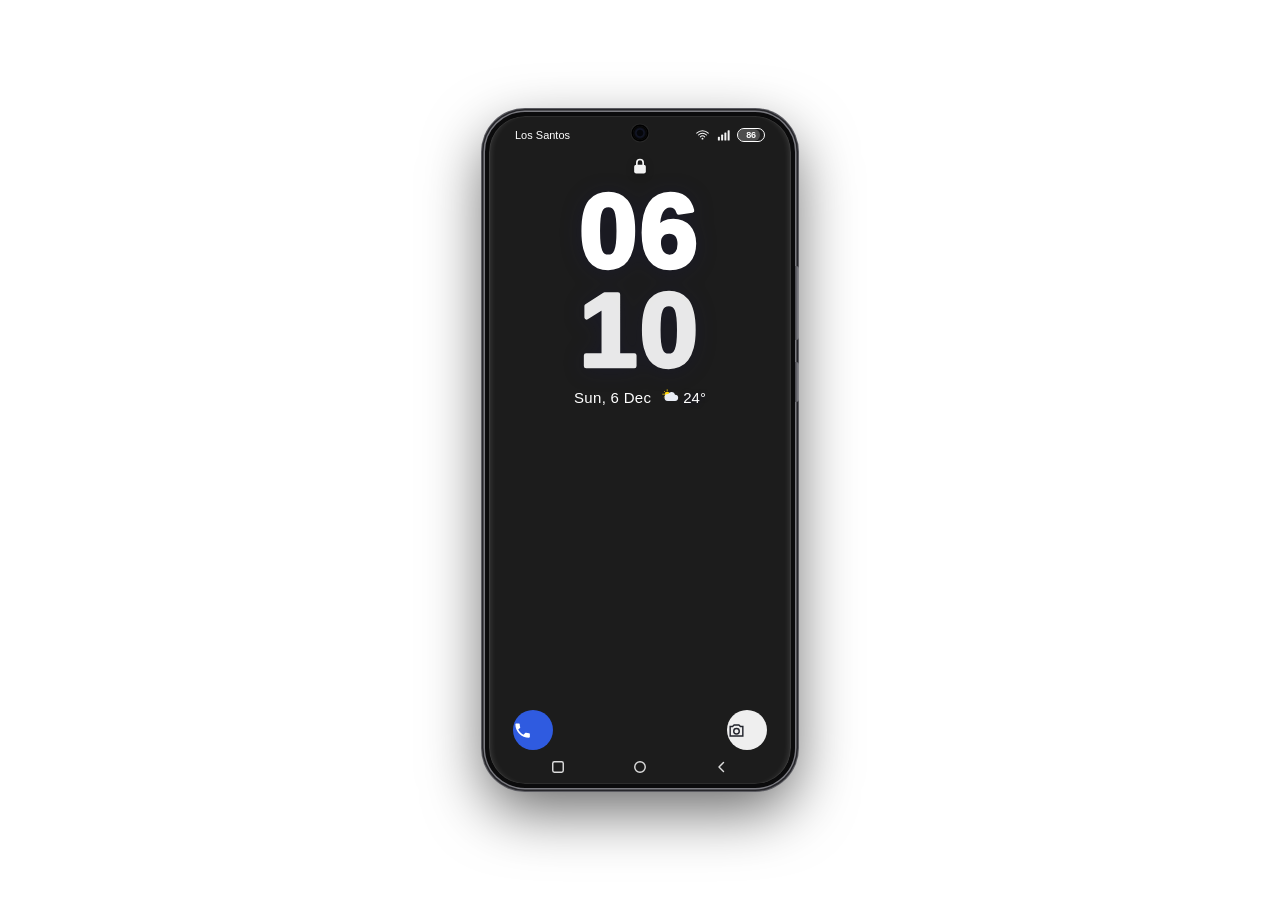
==== commit b378b580: "Add files via upload Signed-off-by: Carlodz <benrabahazzedine@gmail.com>" ====
--- a/index.html
+++ b/index.html
@@ -1,768 +1,172 @@
-
-<!doctype html>
-<html lang="en">
-<head>
-<meta charset="utf-8">
-<meta name="viewport" content="width=device-width,initial-scale=1,viewport-fit=cover,user-scalable=yes">
-<meta name="theme-color" content="#07080c">
-<meta name="mobile-web-app-capable" content="yes">
-<meta name="apple-mobile-web-app-capable" content="yes">
-<meta name="apple-mobile-web-app-status-bar-style" content="black-translucent">
-<meta name="description" content="Carlodz Clothing — Premium QBCore clothing, character creator, tattoos, beauty and customization system.">
-<meta name="keywords" content="FiveM, QBCore, CARLODZ Clothing, Character Creator, Clothing, Tattoos, Beauty, Shops, Creator System">
-<meta property="og:title" content="CARLODZ — FiveM Scripts & More">
-<meta property="og:description" content="Carlodz Clothing is a premium QBCore character system with clothing shops, tattoo shops, female-only beauty surgery and a complete creator system, built to work with Carlodz Character.">
-<meta property="og:type" content="website">
-<link rel="manifest" href="manifest.json">
-<title>CARLODZ Clothing — Premium QBCore Character System</title>
-<link rel="stylesheet" href="style.css?v=20261001-paid-v8">
-<link rel="icon" type="image/svg+xml" href="assets/carlodz.svg">
-<link rel="preconnect" href="https://fonts.googleapis.com">
-<link rel="preconnect" href="https://fonts.gstatic.com" crossorigin>
-</head>
-<body>
-<div class="loader" id="loader">
-  <div class="loader-inner">
-    <img src="assets/carlodz-logo.png" alt="CARLODZ">
-    <div class="loader-bar"><span></span></div>
-  </div>
-</div>
-
-<div id="ytMusicWrap" aria-hidden="true"><div id="ytMusic"></div></div>
-<header class="topbar" id="topbar">
-  <a class="brand" href="#home">
-    <img src="assets/carlodz-logo.png" alt="CARLODZ">
-    <span><b>CARLODZ</b><small data-i18n="brand_tag">FIVEM SCRIPTS & MORE</small></span>
-  </a>
-  <nav id="nav">
-    <a class="active" href="#home" data-nav data-i18n="nav_home">Home</a>
-    <a href="#scripts" data-nav data-i18n="nav_scripts">Scripts</a>
-    <a href="#about" data-nav data-i18n="nav_about">About</a>
-    <a href="#contact" data-nav data-i18n="nav_contact">Contact</a>
-  </nav>
-  <div class="top-actions">
-    <div class="search">
-      <img class="ui-icon" src="assets/icons/search.svg" alt="">
-      <input id="search" type="search" placeholder="Search scripts..." autocomplete="off" data-i18n-placeholder="search_placeholder">
-    </div>
-    <div class="lang-switch" id="langSwitch">
-      <button class="lang-btn active" data-lang="en" type="button" aria-label="English" title="English"><svg class="flag" viewBox="0 0 30 20" aria-hidden="true"><defs><clipPath id="flEn"><rect width="30" height="20" rx="2.5"/></clipPath></defs><g clip-path="url(#flEn)"><rect width="30" height="20" fill="#fff"/><rect x="12.5" width="5" height="20" fill="#cf142b"/><rect y="7.5" width="30" height="5" fill="#cf142b"/></g><rect x=".5" y=".5" width="29" height="19" rx="2.2" fill="none" stroke="rgba(128,128,128,.45)"/></svg><span>EN</span></button>
-      <button class="lang-btn" data-lang="ar" type="button" aria-label="العربية" title="العربية"><svg class="flag" viewBox="0 0 30 20" aria-hidden="true"><defs><clipPath id="flDz"><rect width="30" height="20" rx="2.5"/></clipPath><mask id="flDzM"><rect width="30" height="20" fill="#fff"/><circle cx="16.6" cy="10" r="3.9" fill="#000"/></mask></defs><g clip-path="url(#flDz)"><rect width="15" height="20" fill="#006233"/><rect x="15" width="15" height="20" fill="#fff"/><circle cx="15.3" cy="10" r="5" fill="#d21034" mask="url(#flDzM)"/><polygon points="16.47,7.43 17.62,9.00 19.48,8.41 18.35,10.00 19.48,11.59 17.62,11.00 16.47,12.57 16.45,10.62 14.60,10.00 16.45,9.38" fill="#d21034"/></g><rect x=".5" y=".5" width="29" height="19" rx="2.2" fill="none" stroke="rgba(128,128,128,.45)"/></svg><span>عربي</span></button>
-    </div>
-    <button class="music-btn off" id="musicBtn" type="button" aria-label="Toggle background music" aria-pressed="false" title="Play music">
-      <svg viewBox="0 0 24 24" width="18" height="18" fill="none" stroke="currentColor" stroke-width="2" stroke-linecap="round" stroke-linejoin="round" aria-hidden="true">
-        <path d="M11 5 6 9H3v6h3l5 4V5z" fill="currentColor"/>
-        <g class="mu-on"><path d="M15.5 8.5a5 5 0 0 1 0 7"/><path d="M18.5 5.5a9 9 0 0 1 0 13"/></g>
-        <g class="mu-off"><path d="m16 9 6 6"/><path d="m22 9-6 6"/></g>
-      </svg>
-    </button>
-    <button class="icon-btn" id="themeBtn" aria-label="Toggle theme" title="Toggle theme">
-      <img class="ui-icon" src="assets/icons/moon.svg" alt="">
-    </button>
-    <a class="discord-top" href="https://discord.gg/Q4Z2M2veAD" target="_blank" rel="noopener">
-      <img class="mini-icon" src="assets/icons/discord.svg" alt=""> <span data-i18n="discord">Discord</span>
-    </a>
-  </div>
-  <button class="hamburger" id="hamburger" aria-label="Menu">
-    <img class="ui-icon" src="assets/icons/menu.svg" alt="">
-  </button>
-</header>
-
-<div class="visitor-strip" aria-label="Website statistics">
-  <div class="visitor-item">
-    <span class="visitor-dot"></span>
-    <span class="visitor-label" data-i18n="live_visitors">LIVE VISITORS</span>
-    <strong id="visitorCount">0</strong>
-  </div>
-  <div class="visitor-divider"></div>
-  <div class="visitor-item">
-    <span class="visitor-label">CARLODZ</span>
-    <span class="visitor-sub" data-i18n="brand_tag">FIVEM SCRIPTS & MORE</span>
-  </div>
-  <div class="visitor-divider"></div>
-  <div class="visitor-item">
-    <span class="visitor-label" data-i18n="status">STATUS</span>
-    <strong class="online-text" data-i18n="online">ONLINE</strong>
-  </div>
-</div>
-
-<main id="home">
-  <section class="hero">
-    <div class="hero-bg"></div>
-    <div class="hero-grid"></div>
-    <div class="hero-copy">
-      <div class="eyebrow" id="heroEyebrow">PREMIUM • QBCORE • CARLODZ CHARACTER</div>
-      <img class="hero-brand-logo" id="heroBrandLogo" src="assets/carlodz-clothing-logo.png" alt="Carlodz Clothing">
-      <h2 id="heroSubtitle">THE COMPLETE CHARACTER STYLE SYSTEM</h2>
-      <p id="heroDescription">Upgrade your FiveM server with a premium clothing and character experience: clothing shops, tattoo shops, female-only beauty & plastic surgery, and a powerful character creator — fully designed to work with Carlodz Character.</p>
-      <div class="hero-buttons">
-        <a class="btn-primary" href="#scripts"><span>Discover The System</span> <span>→</span></a>
-        <button class="btn-ghost" id="trailerBtn">
-          <i><img src="assets/icons/play.svg" alt=""></i>
-          <span>See Features</span>
-        </button>
-      </div>
-      <div class="hero-script-strip" id="heroScriptStrip" aria-label="CARLODZ scripts"></div>
-
-      <div class="hero-stats">
-        <div><strong>QB</strong><span>QBCore Ready</span></div>
-        <div><strong>04</strong><span>Core Systems</span></div>
-        <div><strong>PRO</strong><span>Carlodz Character</span></div>
-      </div>
-    </div>
-    <div class="hero-character clothing-hero-character" id="heroCharacter">
-      <div class="character-glow"></div>
-      <img class="hero-reference clothing-hero-photo" src="assets/design-reference 6.png" alt="Carlodz Clothing character showcase">
-      <img class="hero-logo-overlay clothing-hero-logo" src="assets/carlodz-clothing-logo.png" alt="Carlodz Clothing">
-      <div class="character-label clothing-hero-label">CARLODZ CLOTHING<br><em>CHARACTER • BEAUTY • STYLE</em></div>
-    </div>
-  </section>
-
-  <!-- TOP FEATURES: 4 ONLY (Discord community is below) -->
-  <section class="features">
-    <div class="feature-item">
-      <b><img src="assets/icons/bolt.svg" alt=""></b>
-      <strong data-i18n="feat1_title">Premium Quality</strong>
-      <span data-i18n="feat1_desc">Well tested & optimized</span>
-    </div>
-    <div class="feature-item">
-      <b><img src="assets/icons/shield.svg" alt=""></b>
-      <strong data-i18n="feat2_title">100% Secure</strong>
-      <span data-i18n="feat2_desc">No bugs · No risk</span>
-    </div>
-    <div class="feature-item">
-      <b><img src="assets/icons/support.svg" alt=""></b>
-      <strong data-i18n="feat3_title">Fast Support</strong>
-      <span data-i18n="feat3_desc">Always here for you</span>
-    </div>
-    <div class="feature-item">
-      <b><img src="assets/icons/refresh.svg" alt=""></b>
-      <strong data-i18n="feat4_title">Regular Updates</strong>
-      <span data-i18n="feat4_desc">New features & fixes</span>
-    </div>
-  </section>
-
-  <section class="discord-section" id="discord">
-    <div class="discord-card unified-discord" id="discordCard">
-      <div class="discord-card-glow"></div>
-      <div class="discord-main">
-        <img class="discord-server-icon" id="discordServerIcon" src="assets/carlodz-logo.png" alt="CARLODZ Community">
-        <div class="discord-server-info">
-          <span class="discord-kicker"><span class="discord-community-dot"></span> LIVE COMMUNITY</span>
-          <h2 id="discordServerName">CARLODZ COMMUNITY</h2>
-          <p>Updates, support, previews and community chat — everything in one place.</p>
-          <div class="discord-stats">
-            <span><i class="discord-status-dot"></i> <b id="discordOnline">LIVE</b> Online</span>
-            <span><b id="discordMembers">COMMUNITY</b> Members</span>
-          </div>
-        </div>
-        <a class="discord-join" id="discordJoin" href="https://discord.gg/Q4Z2M2veAD" target="_blank" rel="noopener">
-          <img src="assets/icons/discord.svg" alt=""> Join Discord <span>→</span>
-        </a>
-      </div>
-      <div class="discord-bottom">
-        <div>
-          <small>CONNECT WITH CARLODZ</small>
-          <strong>FOLLOW THE PROJECT</strong>
-        </div>
-        <div class="socials">
-          <a href="https://www.youtube.com/@carlodzgame" target="_blank" rel="noopener noreferrer"><img src="assets/icons/youtube.svg" alt="YouTube"><span>YouTube</span></a>
-          <a href="https://www.tiktok.com/@me.carlodz" target="_blank" rel="noopener noreferrer"><img src="assets/icons/tiktok.svg" alt="TikTok"><span>TikTok</span></a>
-          <a href="https://www.twitch.tv/carlodz21" target="_blank" rel="noopener noreferrer"><img src="assets/icons/twitch.svg" alt="Twitch"><span>Twitch</span></a>
-          <a href="https://kick.com/carlodz" target="_blank" rel="noopener noreferrer"><img src="assets/icons/kick.svg" alt="Kick"><span>Kick</span></a>
-        </div>
-      </div>
-    </div>
-  </section>
-
-  <section class="content" id="scripts">
-    <div class="section-title">
-      <div>
-        <small data-i18n="scripts_small">FEATURED SCRIPTS</small>
-        <h2 data-i18n="scripts_title">OUR <em>SCRIPTS</em></h2>
-        <p data-i18n="scripts_desc">Discover our most popular and high-quality scripts for your FiveM server.</p>
-      </div>
-      <div class="filter-bar">
-        <button class="filter-btn active" data-filter="all" data-i18n="filter_all">All</button>
-        <button class="filter-btn" data-filter="free" data-i18n="filter_free">Free</button>
-        <button class="filter-btn" data-filter="paid" data-i18n="filter_paid">Paid</button>
-      </div>
-    </div>
-
-    <div class="layout">
-      <div class="cards" id="cards">
-        <div class="clothing-feature-banner">
-          <span class="clothing-banner-kicker">NEW PREMIUM RELEASE</span>
-          <strong>CARLODZ CLOTHING</strong>
-          <span>QBCore • Carlodz Character • Creator System</span>
-        </div>
-        <article class="script-card carlodz-clothing-card" data-name="carlodz clothing character creator beauty tattoos shops" data-category="paid">
-          <div class="cover carlodz-clothing-cover">
-            <img class="cover-logo carlodz-clothing-card-logo" src="assets/carlodz-clothing-logo.png" alt="Carlodz Clothing">
-            <span class="qbcore-badge"><img src="assets/qbcore-logo.png" alt="QBCore"> <span>QBCore</span></span>
-            <span class="badge new">NEW</span>
-            <span class="badge paid">PAID</span>
-          </div>
-          <div class="card-body">
-            <div class="card-meta">
-              <h3>Carlodz Clothing</h3>
-              <p>Premium Character & Clothing System</p>
-            </div>
-            <div class="desc">A premium QBCore clothing ecosystem built to work with Carlodz Character, including character creator, female-only beauty surgery, clothing shops, tattoo shops and advanced creator tools.</div>
-            <div class="tags">
-              <span>QBCore</span><span>Carlodz Character</span><span>Creator</span><span>Clothing</span><span>Tattoos</span><span>Beauty</span>
-            </div>
-            <div class="clothing-feature-grid">
-              <div><b>01</b><span>Clothing Shops</span></div>
-              <div><b>02</b><span>Tattoo Shops</span></div>
-              <div><b>03</b><span>Female Beauty Surgery</span></div>
-              <div><b>04</b><span>Character Creator</span></div>
-              <div><b>05</b><span>Carlodz Character Sync</span></div>
-              <div><b>06</b><span>QBCore Integration</span></div>
-            </div>
-            <div class="card-actions clothing-card-actions">
-              <button class="details-btn" data-script="carlodzclothing">Details <span>→</span></button>
-              <a class="discord-top clothing-contact" href="https://discord.gg/Q4Z2M2veAD" target="_blank" rel="noopener">Contact / Purchase</a>
-            </div>
-          </div>
-        </article>
-
-        <article class="script-card cphone-card" data-name="cphone s26 phone telephone samsung yasir taxi maps bank messages youtube camera gallery qbcore" data-category="paid">
-          <div class="cover cphone-cover">
-            <img class="cover-logo cphone-card-logo" src="assets/cphone-logo.svg" alt="Cphone S26">
-            <span class="qbcore-badge"><img src="assets/qbcore-logo.png" alt="QBCore"> <span>QBCore</span></span>
-            <span class="badge new">NEW</span>
-            <span class="badge paid">PAID</span>
-          </div>
-          <div class="card-body">
-            <div class="card-meta">
-              <h3>Cphone S26</h3>
-              <p>Complete Phone System</p>
-            </div>
-            <div class="desc">A complete Samsung-style phone for QBCore: messages, calls, contacts, bank, garage, maps, YouTube, gallery, camera, social apps, AI assistant and the Yasir taxi app. Try the real phone right here before you buy.</div>
-            <div class="tags">
-              <span>QBCore</span><span>NUI</span><span>Phone</span><span>Maps</span><span>Taxi</span><span>Bank</span>
-            </div>
-            <div class="clothing-feature-grid">
-              <div><b>01</b><span>Messages &amp; Calls</span></div>
-              <div><b>02</b><span>Bank &amp; Garage</span></div>
-              <div><b>03</b><span>Maps &amp; GPS</span></div>
-              <div><b>04</b><span>Yasir Taxi App</span></div>
-              <div><b>05</b><span>Camera &amp; Gallery</span></div>
-              <div><b>06</b><span>YouTube &amp; Social</span></div>
-            </div>
-            <div class="card-actions clothing-card-actions">
-              <button class="details-btn" data-script="cphone">Details <span>→</span></button>
-              <button class="phone-preview-btn" type="button" data-open-preview>📱 <span data-i18n="phone_preview">Phone Preview</span></button>
-            </div>
-            <div class="card-actions clothing-card-actions" style="margin-top:8px">
-              <a class="discord-top clothing-contact" href="https://discord.gg/Q4Z2M2veAD" target="_blank" rel="noopener" style="flex:1;justify-content:center">Contact / Purchase</a>
-            </div>
-            <div class="script-rating" data-rating="cphone" aria-label="Rate Cphone S26">
-              <div class="heart-row" role="group" aria-label="Rating from 1 to 4 hearts">
-                <button type="button" class="heart-btn" data-heart="1" aria-label="1 heart"><svg viewBox="0 0 24 24" aria-hidden="true" focusable="false"><path d="M20.84 4.61a5.5 5.5 0 0 0-7.78 0L12 5.67l-1.06-1.06a5.5 5.5 0 0 0-7.78 7.78L12 21.23l8.84-8.84a5.5 5.5 0 0 0 0-7.78Z"></path></svg></button><button type="button" class="heart-btn" data-heart="2" aria-label="2 hearts"><svg viewBox="0 0 24 24" aria-hidden="true" focusable="false"><path d="M20.84 4.61a5.5 5.5 0 0 0-7.78 0L12 5.67l-1.06-1.06a5.5 5.5 0 0 0-7.78 7.78L12 21.23l8.84-8.84a5.5 5.5 0 0 0 0-7.78Z"></path></svg></button><button type="button" class="heart-btn" data-heart="3" aria-label="3 hearts"><svg viewBox="0 0 24 24" aria-hidden="true" focusable="false"><path d="M20.84 4.61a5.5 5.5 0 0 0-7.78 0L12 5.67l-1.06-1.06a5.5 5.5 0 0 0-7.78 7.78L12 21.23l8.84-8.84a5.5 5.5 0 0 0 0-7.78Z"></path></svg></button><button type="button" class="heart-btn" data-heart="4" aria-label="4 hearts"><svg viewBox="0 0 24 24" aria-hidden="true" focusable="false"><path d="M20.84 4.61a5.5 5.5 0 0 0-7.78 0L12 5.67l-1.06-1.06a5.5 5.5 0 0 0-7.78 7.78L12 21.23l8.84-8.84a5.5 5.5 0 0 0 0-7.78Z"></path></svg></button>
-              </div><span class="rating-value">—</span><small>Rate this script</small>
-            </div>
-          </div>
-        </article>
-
-        <article class="script-card carlodj-card" data-name="carlodj carlo dj club music youtube sampler animation volume" data-category="paid">
-          <div class="cover carlodj-cover">
-            <img class="cover-logo carlodj-card-logo" src="assets/carlodj-logo.png" alt="CarloDJ">
-            <span class="qbcore-badge"><img src="assets/qbcore-logo.png" alt="QBCore"> <span>QBCore</span></span>
-            <span class="badge new">NEW</span>
-            <span class="badge paid">PAID</span>
-          </div>
-          <div class="card-body">
-            <div class="card-meta">
-              <h3>CarloDJ</h3>
-              <p>Club & DJ System</p>
-            </div>
-            <div class="desc">Customize your club with CarloDJ. Search any track on YouTube, sample music, play DJ animations and control the volume of every song. Premium QBCore nightclub experience.</div>
-            <div class="tags">
-              <span>QBCore</span><span>Club</span><span>DJ</span><span>YouTube</span><span>Sampler</span><span>Volume</span>
-            </div>
-            <div class="clothing-feature-grid">
-              <div><b>01</b><span>Customize Your Club</span></div>
-              <div><b>02</b><span>YouTube Music Search</span></div>
-              <div><b>03</b><span>Music Sampler</span></div>
-              <div><b>04</b><span>DJ Animations</span></div>
-              <div><b>05</b><span>Volume Control</span></div>
-              <div><b>06</b><span>QBCore Integration</span></div>
-            </div>
-            <div class="card-actions clothing-card-actions">
-              <button class="details-btn" data-script="carlodj">Details <span>→</span></button>
-              <a class="discord-top clothing-contact" href="https://discord.gg/Q4Z2M2veAD" target="_blank" rel="noopener">Contact / Purchase</a>
-            </div>
-            <div class="script-rating" data-rating="carlodj" aria-label="Rate CarloDJ">
-              <div class="heart-row" role="group" aria-label="Rating from 1 to 4 hearts">
-                <button type="button" class="heart-btn" data-heart="1" aria-label="1 heart"><svg viewBox="0 0 24 24" aria-hidden="true" focusable="false"><path d="M20.84 4.61a5.5 5.5 0 0 0-7.78 0L12 5.67l-1.06-1.06a5.5 5.5 0 0 0-7.78 7.78L12 21.23l8.84-8.84a5.5 5.5 0 0 0 0-7.78Z"></path></svg></button><button type="button" class="heart-btn" data-heart="2" aria-label="2 hearts"><svg viewBox="0 0 24 24" aria-hidden="true" focusable="false"><path d="M20.84 4.61a5.5 5.5 0 0 0-7.78 0L12 5.67l-1.06-1.06a5.5 5.5 0 0 0-7.78 7.78L12 21.23l8.84-8.84a5.5 5.5 0 0 0 0-7.78Z"></path></svg></button><button type="button" class="heart-btn" data-heart="3" aria-label="3 hearts"><svg viewBox="0 0 24 24" aria-hidden="true" focusable="false"><path d="M20.84 4.61a5.5 5.5 0 0 0-7.78 0L12 5.67l-1.06-1.06a5.5 5.5 0 0 0-7.78 7.78L12 21.23l8.84-8.84a5.5 5.5 0 0 0 0-7.78Z"></path></svg></button><button type="button" class="heart-btn" data-heart="4" aria-label="4 hearts"><svg viewBox="0 0 24 24" aria-hidden="true" focusable="false"><path d="M20.84 4.61a5.5 5.5 0 0 0-7.78 0L12 5.67l-1.06-1.06a5.5 5.5 0 0 0-7.78 7.78L12 21.23l8.84-8.84a5.5 5.5 0 0 0 0-7.78Z"></path></svg></button>
-              </div><span class="rating-value">—</span><small>Rate this script</small>
-            </div>
-          </div>
-        </article>
-
-        <article class="script-card carlodz-character-card" data-name="carlodz character character creator customization qbcore clothing" data-category="paid">
-          <div class="cover carlodz-character-cover">
-            <img class="cover-logo carlodz-character-card-logo" src="assets/carlodz_character-LOGO.png" alt="Carlodz Character">
-            <span class="qbcore-badge"><img src="assets/qbcore-logo.png" alt="QBCore"> <span>QBCore</span></span>
-            <span class="badge new">NEW</span>
-            <span class="badge paid">PAID</span>
-          </div>
-          <div class="card-body">
-            <div class="card-meta">
-              <h3>Carlodz Character</h3>
-              <p>Complete Character Creator System</p>
-            </div>
-            <div class="desc">A complete QBCore character creator designed to work with Carlodz Clothing, with a modern customization experience for creating and editing player characters.</div>
-            <div class="tags">
-              <span>QBCore</span><span>Character Creator</span><span>Customization</span><span>Carlodz Clothing</span><span>NUI</span>
-            </div>
-            <div class="clothing-feature-grid">
-              <div><b>01</b><span>Character Creation</span></div>
-              <div><b>02</b><span>Character Customization</span></div>
-              <div><b>03</b><span>Carlodz Clothing Sync</span></div>
-              <div><b>04</b><span>QBCore Integration</span></div>
-              <div><b>05</b><span>Modern Creator UI</span></div>
-              <div><b>06</b><span>Ready for FiveM</span></div>
-            </div>
-            <div class="card-actions clothing-card-actions">
-              <button class="details-btn" data-script="carlodz_character">Details <span>→</span></button>
-              <a class="discord-top clothing-contact" href="https://discord.gg/Q4Z2M2veAD" target="_blank" rel="noopener">Contact / Purchase</a>
-            </div>
-          </div>
-        </article>
-
-        <article class="script-card carlodz-banking-card" data-name="carlodz banking bank loan card code share qbcore money" data-category="paid">
-          <div class="cover carlodz-banking-cover">
-            <img class="cover-logo carlodz-banking-card-logo" src="assets/carlodz_banking_logo.png" alt="Carlodz Banking">
-            <span class="qbcore-badge"><img src="assets/qbcore-logo.png" alt="QBCore"> <span>QBCore</span></span>
-            <span class="badge new">NEW</span>
-            <span class="badge paid">PAID</span>
-          </div>
-          <div class="card-body">
-            <div class="card-meta">
-              <h3>Carlodz Banking</h3>
-              <p>Complete Banking System</p>
-            </div>
-            <div class="desc">The best banking system for your QBCore server: card and code, share your code with friends, and a loan system.</div>
-            <div class="tags">
-              <span>QBCore</span><span>Banking</span><span>Card &amp; Code</span><span>Loans</span>
-            </div>
-            <div class="clothing-feature-grid">
-              <div><b>01</b><span>Best Banking System</span></div>
-              <div><b>02</b><span>QBCore Integration</span></div>
-              <div><b>03</b><span>Share Code With Friends</span></div>
-              <div><b>04</b><span>Card &amp; Code System</span></div>
-              <div><b>05</b><span>Loan System</span></div>
-              <div><b>06</b><span>Ready for FiveM</span></div>
-            </div>
-            <div class="card-actions clothing-card-actions">
-              <button class="details-btn" data-script="carlodzbanking">Details <span>→</span></button>
-              <a class="discord-top clothing-contact" href="https://discord.gg/Q4Z2M2veAD" target="_blank" rel="noopener">Contact / Purchase</a>
-            </div>
-          </div>
-        </article>
-
-        <article class="script-card" data-name="hunting zone hunting" data-category="free">
-          <div class="cover hunting-cover">
-            <img class="cover-logo" src="assets/Hunting Zone-logo.png" alt="Hunting Zone">
-            <span class="qbcore-badge"><img src="assets/qbcore-logo.png" alt="QBCore"> <span>QBCore</span></span>
-            <span class="badge free">FREE</span>
-          </div>
-          <div class="card-body">
-            <div class="card-meta">
-              <h3>Hunting Zone</h3>
-              <p>Free Hunting Script</p>
-            </div>
-            <div class="desc">Hunting Zone with weapon purchase, animal selling and off-road vehicle rental — built for a complete hunting loop.</div>
-            <div class="tags">
-              <span>QBCore</span><span>Free</span><span>Hunting</span><span>Zone</span>
-            </div>
-            <div class="clothing-feature-grid">
-              <div><b>01</b><span>Weapon Purchase</span></div>
-              <div><b>02</b><span>Animal Selling</span></div>
-              <div><b>03</b><span>Off-road Rental</span></div>
-              <div><b>04</b><span>Dedicated Hunting Zone</span></div>
-              <div><b>05</b><span>Easy Configuration</span></div>
-              <div><b>06</b><span>QBCore Integration</span></div>
-            </div>
-            <div class="script-rating" data-rating="hunting" aria-label="Rate Hunting Zone">
-              <div class="heart-row" role="group" aria-label="Rating from 1 to 4 hearts">
-                <button type="button" class="heart-btn" data-heart="1" aria-label="1 heart"><svg viewBox="0 0 24 24" aria-hidden="true" focusable="false"><path d="M20.84 4.61a5.5 5.5 0 0 0-7.78 0L12 5.67l-1.06-1.06a5.5 5.5 0 0 0-7.78 7.78L12 21.23l8.84-8.84a5.5 5.5 0 0 0 0-7.78Z"></path></svg></button>
-                <button type="button" class="heart-btn" data-heart="2" aria-label="2 hearts"><svg viewBox="0 0 24 24" aria-hidden="true" focusable="false"><path d="M20.84 4.61a5.5 5.5 0 0 0-7.78 0L12 5.67l-1.06-1.06a5.5 5.5 0 0 0-7.78 7.78L12 21.23l8.84-8.84a5.5 5.5 0 0 0 0-7.78Z"></path></svg></button>
-                <button type="button" class="heart-btn" data-heart="3" aria-label="3 hearts"><svg viewBox="0 0 24 24" aria-hidden="true" focusable="false"><path d="M20.84 4.61a5.5 5.5 0 0 0-7.78 0L12 5.67l-1.06-1.06a5.5 5.5 0 0 0-7.78 7.78L12 21.23l8.84-8.84a5.5 5.5 0 0 0 0-7.78Z"></path></svg></button>
-                <button type="button" class="heart-btn" data-heart="4" aria-label="4 hearts"><svg viewBox="0 0 24 24" aria-hidden="true" focusable="false"><path d="M20.84 4.61a5.5 5.5 0 0 0-7.78 0L12 5.67l-1.06-1.06a5.5 5.5 0 0 0-7.78 7.78L12 21.23l8.84-8.84a5.5 5.5 0 0 0 0-7.78Z"></path></svg></button>
-              </div><span class="rating-value">—</span><small>Rate this script</small>
-            </div>
-            <div class="card-actions clothing-card-actions">
-              <a class="download-btn" href="assets/downloads/hunting/script.zip" download="Hunting-Zone.zip">
-                <img src="assets/icons/download.svg" alt=""> Download
-              </a>
-              <button class="details-btn" data-script="hunting">Details <span>→</span></button>
-            </div>
-          </div>
-        </article>
-
-        <article class="script-card" data-name="wayscoot scooter rental" data-category="paid">
-          <div class="cover wayscoot-cover">
-            <img class="wayscoot-logo cover-logo" src="assets/wayscoot-logo.png" alt="WayScoot">
-            <span class="qbcore-badge"><img src="assets/qbcore-logo.png" alt="QBCore"> <span>QBCore</span></span>
-            <span class="badge new">NEW</span>
-            <span class="badge paid">PAID</span>
-          </div>
-          <div class="card-body">
-            <div class="card-meta">
-              <h3>WayScoot</h3>
-              <p>Scooter Rental Script</p>
-            </div>
-            <div class="desc">Rent scooters with a modern NUI and flexible rental times: 15 minutes or 1 hour 30 minutes, with station return and payment flow.</div>
-            <div class="tags">
-              <span>QBCore</span><span>Target</span><span>NUI</span><span>Rental</span>
-              
-            </div>
-            <div class="clothing-feature-grid">
-              <div><b>01</b><span>15 Minute Rental</span></div>
-              <div><b>02</b><span>1H 30 Minute Rental</span></div>
-              <div><b>03</b><span>Payment System</span></div>
-              <div><b>04</b><span>Multiple Stations</span></div>
-              <div><b>05</b><span>Return System</span></div>
-              <div><b>06</b><span>QBCore Integration</span></div>
-            </div>
-            <div class="card-actions clothing-card-actions">
-              <button class="details-btn" data-script="wayscoot">Details <span>→</span></button>
-              <a class="discord-top clothing-contact" href="https://discord.gg/Q4Z2M2veAD" target="_blank" rel="noopener">Contact / Purchase</a>
-            </div>
-            <div class="script-rating" data-rating="wayscoot" aria-label="Rate WayScoot">
-              <div class="heart-row" role="group" aria-label="Rating from 1 to 4 hearts">
-                <button type="button" class="heart-btn" data-heart="1" aria-label="1 heart"><svg viewBox="0 0 24 24" aria-hidden="true" focusable="false"><path d="M20.84 4.61a5.5 5.5 0 0 0-7.78 0L12 5.67l-1.06-1.06a5.5 5.5 0 0 0-7.78 7.78L12 21.23l8.84-8.84a5.5 5.5 0 0 0 0-7.78Z"></path></svg></button><button type="button" class="heart-btn" data-heart="2" aria-label="2 hearts"><svg viewBox="0 0 24 24" aria-hidden="true" focusable="false"><path d="M20.84 4.61a5.5 5.5 0 0 0-7.78 0L12 5.67l-1.06-1.06a5.5 5.5 0 0 0-7.78 7.78L12 21.23l8.84-8.84a5.5 5.5 0 0 0 0-7.78Z"></path></svg></button><button type="button" class="heart-btn" data-heart="3" aria-label="3 hearts"><svg viewBox="0 0 24 24" aria-hidden="true" focusable="false"><path d="M20.84 4.61a5.5 5.5 0 0 0-7.78 0L12 5.67l-1.06-1.06a5.5 5.5 0 0 0-7.78 7.78L12 21.23l8.84-8.84a5.5 5.5 0 0 0 0-7.78Z"></path></svg></button><button type="button" class="heart-btn" data-heart="4" aria-label="4 hearts"><svg viewBox="0 0 24 24" aria-hidden="true" focusable="false"><path d="M20.84 4.61a5.5 5.5 0 0 0-7.78 0L12 5.67l-1.06-1.06a5.5 5.5 0 0 0-7.78 7.78L12 21.23l8.84-8.84a5.5 5.5 0 0 0 0-7.78Z"></path></svg></button>
-              </div><span class="rating-value">—</span><small>Rate this script</small>
-            </div>
-          </div>
-        </article>
-
-        <article class="script-card" data-name="carlodz car dealer cardealer showroom test drive" data-category="paid">
-          <div class="cover cardealer-cover">
-            <img class="cover-logo" src="assets/carlodzcardiler-logo.png" alt="Carlodz Car Dealer">
-            <span class="qbcore-badge"><img src="assets/qbcore-logo.png" alt="QBCore"> <span>QBCore</span></span>
-            <span class="badge new">NEW</span>
-            <span class="badge paid">PAID</span>
-          </div>
-          <div class="card-body">
-            <div class="card-meta">
-              <h3>Carlodz Car Dealer</h3>
-              <p>Car Dealer Script</p>
-            </div>
-            <div class="desc">Premium car dealership with a showroom, live vehicle preview, color selection and test drive — built for QBCore.</div>
-            <div class="tags">
-              <span>QBCore</span><span>Showroom</span><span>Preview</span><span>Test Drive</span>
-            </div>
-            <div class="clothing-feature-grid">
-              <div><b>01</b><span>Showroom</span></div>
-              <div><b>02</b><span>Vehicle Preview</span></div>
-              <div><b>03</b><span>Choose Your Color</span></div>
-              <div><b>04</b><span>Test Drive</span></div>
-              <div><b>05</b><span>QBCore Integration</span></div>
-            </div>
-            <div class="card-actions clothing-card-actions">
-              <button class="details-btn" data-script="cardealer">Details <span>→</span></button>
-              <a class="discord-top clothing-contact" href="https://discord.gg/Q4Z2M2veAD" target="_blank" rel="noopener">Contact / Purchase</a>
-            </div>
-            <div class="script-rating" data-rating="cardealer" aria-label="Rate Carlodz Car Dealer">
-              <div class="heart-row" role="group" aria-label="Rating from 1 to 4 hearts">
-                <button type="button" class="heart-btn" data-heart="1" aria-label="1 heart"><svg viewBox="0 0 24 24" aria-hidden="true" focusable="false"><path d="M20.84 4.61a5.5 5.5 0 0 0-7.78 0L12 5.67l-1.06-1.06a5.5 5.5 0 0 0-7.78 7.78L12 21.23l8.84-8.84a5.5 5.5 0 0 0 0-7.78Z"></path></svg></button><button type="button" class="heart-btn" data-heart="2" aria-label="2 hearts"><svg viewBox="0 0 24 24" aria-hidden="true" focusable="false"><path d="M20.84 4.61a5.5 5.5 0 0 0-7.78 0L12 5.67l-1.06-1.06a5.5 5.5 0 0 0-7.78 7.78L12 21.23l8.84-8.84a5.5 5.5 0 0 0 0-7.78Z"></path></svg></button><button type="button" class="heart-btn" data-heart="3" aria-label="3 hearts"><svg viewBox="0 0 24 24" aria-hidden="true" focusable="false"><path d="M20.84 4.61a5.5 5.5 0 0 0-7.78 0L12 5.67l-1.06-1.06a5.5 5.5 0 0 0-7.78 7.78L12 21.23l8.84-8.84a5.5 5.5 0 0 0 0-7.78Z"></path></svg></button><button type="button" class="heart-btn" data-heart="4" aria-label="4 hearts"><svg viewBox="0 0 24 24" aria-hidden="true" focusable="false"><path d="M20.84 4.61a5.5 5.5 0 0 0-7.78 0L12 5.67l-1.06-1.06a5.5 5.5 0 0 0-7.78 7.78L12 21.23l8.84-8.84a5.5 5.5 0 0 0 0-7.78Z"></path></svg></button>
-              </div><span class="rating-value">—</span><small>Rate this script</small>
-            </div>
-          </div>
-        </article>
-
-        <article class="script-card" data-name="burger shot restaurant job" data-category="paid">
-          <div class="cover burger-cover">
-            <img class="cover-logo" src="assets/burgershot-logo.png" alt="Burger Shot">
-            <span class="qbcore-badge"><img src="assets/qbcore-logo.png" alt="QBCore"> <span>QBCore</span></span>
-            <span class="badge new">NEW</span>
-            <span class="badge paid">PAID</span>
-          </div>
-          <div class="card-body">
-            <div class="card-meta">
-              <h3>Burger Shot</h3>
-              <p>Restaurant Job Script</p>
-            </div>
-            <div class="desc">Ingredient delivery with boxes, custom boxes, duty system, custom NUI, advanced order system and more.</div>
-            <div class="tags">
-              <span>QBCore</span><span>Job</span><span>NUI</span><span>Delivery</span>
-              
-            </div>
-            <div class="clothing-feature-grid">
-              <div><b>01</b><span>Ingredient Delivery</span></div>
-              <div><b>02</b><span>Custom Box System</span></div>
-              <div><b>03</b><span>Duty System</span></div>
-              <div><b>04</b><span>Custom NUI</span></div>
-              <div><b>05</b><span>Advanced Orders</span></div>
-              <div><b>06</b><span>QBCore Integration</span></div>
-            </div>
-            <div class="card-actions clothing-card-actions">
-              <button class="details-btn" data-script="burgershot">Details <span>→</span></button>
-              <a class="discord-top clothing-contact" href="https://discord.gg/Q4Z2M2veAD" target="_blank" rel="noopener">Contact / Purchase</a>
-            </div>
-            <div class="script-rating" data-rating="burgershot" aria-label="Rate Burger Shot">
-              <div class="heart-row" role="group" aria-label="Rating from 1 to 4 hearts">
-                <button type="button" class="heart-btn" data-heart="1" aria-label="1 heart"><svg viewBox="0 0 24 24" aria-hidden="true" focusable="false"><path d="M20.84 4.61a5.5 5.5 0 0 0-7.78 0L12 5.67l-1.06-1.06a5.5 5.5 0 0 0-7.78 7.78L12 21.23l8.84-8.84a5.5 5.5 0 0 0 0-7.78Z"></path></svg></button><button type="button" class="heart-btn" data-heart="2" aria-label="2 hearts"><svg viewBox="0 0 24 24" aria-hidden="true" focusable="false"><path d="M20.84 4.61a5.5 5.5 0 0 0-7.78 0L12 5.67l-1.06-1.06a5.5 5.5 0 0 0-7.78 7.78L12 21.23l8.84-8.84a5.5 5.5 0 0 0 0-7.78Z"></path></svg></button><button type="button" class="heart-btn" data-heart="3" aria-label="3 hearts"><svg viewBox="0 0 24 24" aria-hidden="true" focusable="false"><path d="M20.84 4.61a5.5 5.5 0 0 0-7.78 0L12 5.67l-1.06-1.06a5.5 5.5 0 0 0-7.78 7.78L12 21.23l8.84-8.84a5.5 5.5 0 0 0 0-7.78Z"></path></svg></button><button type="button" class="heart-btn" data-heart="4" aria-label="4 hearts"><svg viewBox="0 0 24 24" aria-hidden="true" focusable="false"><path d="M20.84 4.61a5.5 5.5 0 0 0-7.78 0L12 5.67l-1.06-1.06a5.5 5.5 0 0 0-7.78 7.78L12 21.23l8.84-8.84a5.5 5.5 0 0 0 0-7.78Z"></path></svg></button>
-              </div><span class="rating-value">—</span><small>Rate this script</small>
-            </div>
-          </div>
-        </article>
-
-        <article class="script-card" data-name="fishing fishing script" data-category="free">
-          <div class="cover fishing-cover">
-            <img class="fishing-logo cover-logo" src="assets/fishing-logo.png" alt="Fishing Script">
-            <span class="qbcore-badge"><img src="assets/qbcore-logo.png" alt="QBCore"> <span>QBCore</span></span>
-            <span class="badge free">FREE</span>
-          </div>
-          <div class="card-body">
-            <div class="card-meta">
-              <h3>Fishing</h3>
-              <p>Fishing Script</p>
-            </div>
-            <div class="desc">Fish in any weather with a clean QBCore fishing system, catches, rewards and an easy setup.</div>
-            <div class="tags">
-              <span>QBCore</span><span>Fishing</span><span>Rewards</span><span>Free</span>
-              
-            </div>
-            <div class="clothing-feature-grid">
-              <div><b>01</b><span>Fishing In Any Weather</span></div>
-              <div><b>02</b><span>Catches &amp; Rewards</span></div>
-              <div><b>03</b><span>Custom Fishing UI</span></div>
-              <div><b>04</b><span>Easy Configuration</span></div>
-              <div><b>05</b><span>QBCore Ready</span></div>
-              <div><b>06</b><span>Ready for FiveM</span></div>
-            </div>
-            <div class="card-actions clothing-card-actions">
-              <a class="download-btn" href="assets/downloads/fishing/script.zip" download="Fishing.zip">
-                <img src="assets/icons/download.svg" alt=""> Download
-              </a>
-              <button class="details-btn" data-script="fishing">Details <span>→</span></button>
-            </div>
-            <div class="script-rating" data-rating="fishing" aria-label="Rate Fishing">
-              <div class="heart-row" role="group" aria-label="Rating from 1 to 4 hearts">
-                <button type="button" class="heart-btn" data-heart="1" aria-label="1 heart"><svg viewBox="0 0 24 24" aria-hidden="true" focusable="false"><path d="M20.84 4.61a5.5 5.5 0 0 0-7.78 0L12 5.67l-1.06-1.06a5.5 5.5 0 0 0-7.78 7.78L12 21.23l8.84-8.84a5.5 5.5 0 0 0 0-7.78Z"></path></svg></button><button type="button" class="heart-btn" data-heart="2" aria-label="2 hearts"><svg viewBox="0 0 24 24" aria-hidden="true" focusable="false"><path d="M20.84 4.61a5.5 5.5 0 0 0-7.78 0L12 5.67l-1.06-1.06a5.5 5.5 0 0 0-7.78 7.78L12 21.23l8.84-8.84a5.5 5.5 0 0 0 0-7.78Z"></path></svg></button><button type="button" class="heart-btn" data-heart="3" aria-label="3 hearts"><svg viewBox="0 0 24 24" aria-hidden="true" focusable="false"><path d="M20.84 4.61a5.5 5.5 0 0 0-7.78 0L12 5.67l-1.06-1.06a5.5 5.5 0 0 0-7.78 7.78L12 21.23l8.84-8.84a5.5 5.5 0 0 0 0-7.78Z"></path></svg></button><button type="button" class="heart-btn" data-heart="4" aria-label="4 hearts"><svg viewBox="0 0 24 24" aria-hidden="true" focusable="false"><path d="M20.84 4.61a5.5 5.5 0 0 0-7.78 0L12 5.67l-1.06-1.06a5.5 5.5 0 0 0-7.78 7.78L12 21.23l8.84-8.84a5.5 5.5 0 0 0 0-7.78Z"></path></svg></button>
-              </div><span class="rating-value">—</span><small>Rate this script</small>
-            </div>
-          </div>
-        </article>
-
-        <article class="script-card" data-name="carlodz pets animal system" data-category="paid">
-          <div class="cover pets-cover">
-            <img class="pets-logo cover-logo" src="assets/waypets-logo.png" alt="WayPets">
-            <span class="qbcore-badge"><img src="assets/qbcore-logo.png" alt="QBCore"> <span>QBCore</span></span>
-            <span class="badge new">NEW</span>
-            <span class="badge paid">PAID</span>
-          </div>
-          <div class="card-body">
-            <div class="card-meta">
-              <h3>Carlodz Pets</h3>
-              <p>Pets System Script</p>
-            </div>
-            <div class="desc">Customize your pet with a dedicated NUI, veterinary system, pet care and interactive play features.</div>
-            <div class="tags">
-              <span>QBCore</span><span>NUI</span><span>Animals</span><span>System</span>
-              
-            </div>
-            <div class="clothing-feature-grid">
-              <div><b>01</b><span>Pet Customization</span></div>
-              <div><b>02</b><span>Custom NUI</span></div>
-              <div><b>03</b><span>Veterinary System</span></div>
-              <div><b>04</b><span>Play With Your Pet</span></div>
-              <div><b>05</b><span>Pet Care</span></div>
-              <div><b>06</b><span>QBCore Integration</span></div>
-            </div>
-            <div class="card-actions clothing-card-actions">
-              <button class="details-btn" data-script="pets">Details <span>→</span></button>
-              <a class="discord-top clothing-contact" href="https://discord.gg/Q4Z2M2veAD" target="_blank" rel="noopener">Contact / Purchase</a>
-            </div>
-            <div class="script-rating" data-rating="pets" aria-label="Rate Carlodz Pets">
-              <div class="heart-row" role="group" aria-label="Rating from 1 to 4 hearts">
-                <button type="button" class="heart-btn" data-heart="1" aria-label="1 heart"><svg viewBox="0 0 24 24" aria-hidden="true" focusable="false"><path d="M20.84 4.61a5.5 5.5 0 0 0-7.78 0L12 5.67l-1.06-1.06a5.5 5.5 0 0 0-7.78 7.78L12 21.23l8.84-8.84a5.5 5.5 0 0 0 0-7.78Z"></path></svg></button><button type="button" class="heart-btn" data-heart="2" aria-label="2 hearts"><svg viewBox="0 0 24 24" aria-hidden="true" focusable="false"><path d="M20.84 4.61a5.5 5.5 0 0 0-7.78 0L12 5.67l-1.06-1.06a5.5 5.5 0 0 0-7.78 7.78L12 21.23l8.84-8.84a5.5 5.5 0 0 0 0-7.78Z"></path></svg></button><button type="button" class="heart-btn" data-heart="3" aria-label="3 hearts"><svg viewBox="0 0 24 24" aria-hidden="true" focusable="false"><path d="M20.84 4.61a5.5 5.5 0 0 0-7.78 0L12 5.67l-1.06-1.06a5.5 5.5 0 0 0-7.78 7.78L12 21.23l8.84-8.84a5.5 5.5 0 0 0 0-7.78Z"></path></svg></button><button type="button" class="heart-btn" data-heart="4" aria-label="4 hearts"><svg viewBox="0 0 24 24" aria-hidden="true" focusable="false"><path d="M20.84 4.61a5.5 5.5 0 0 0-7.78 0L12 5.67l-1.06-1.06a5.5 5.5 0 0 0-7.78 7.78L12 21.23l8.84-8.84a5.5 5.5 0 0 0 0-7.78Z"></path></svg></button>
-              </div><span class="rating-value">—</span><small>Rate this script</small>
-            </div>
-          </div>
-        </article>
-
-        <article class="script-card" data-name="cat coffee catcoffee cafe job" data-category="paid">
-          <div class="cover catcoffee-cover">
-            <img class="cover-logo" src="assets/CATCOFFE - LOGO.png" alt="Cat Coffee">
-            <span class="qbcore-badge"><img src="assets/qbcore-logo.png" alt="QBCore"> <span>QBCore</span></span>
-            <span class="badge new">NEW</span>
-            <span class="badge paid">PAID</span>
-          </div>
-          <div class="card-body">
-            <div class="card-meta">
-              <h3>Cat Coffee</h3>
-              <p>Cat Cafe Job Script</p>
-            </div>
-            <div class="desc">Custom NUI, advanced order menu, cat interactions and a complete Cat Coffee job experience.</div>
-            <div class="tags">
-              <span>QBCore</span><span>Job</span><span>NUI</span><span>Cafe</span>
-            </div>
-            <div class="clothing-feature-grid">
-              <div><b>01</b><span>Custom NUI</span></div>
-              <div><b>02</b><span>Advanced Order Menu</span></div>
-              <div><b>03</b><span>Play With Cats</span></div>
-              <div><b>04</b><span>Cat Coffee Job</span></div>
-              <div><b>05</b><span>Cafe Workflow</span></div>
-              <div><b>06</b><span>QBCore Integration</span></div>
-            </div>
-            <div class="card-actions clothing-card-actions">
-              <button class="details-btn" data-script="catcoffee">Details <span>→</span></button>
-              <a class="discord-top clothing-contact" href="https://discord.gg/Q4Z2M2veAD" target="_blank" rel="noopener">Contact / Purchase</a>
-            </div>
-            <div class="script-rating" data-rating="catcoffee" aria-label="Rate Cat Coffee">
-              <div class="heart-row" role="group" aria-label="Rating from 1 to 4 hearts">
-                <button type="button" class="heart-btn" data-heart="1" aria-label="1 heart"><svg viewBox="0 0 24 24" aria-hidden="true" focusable="false"><path d="M20.84 4.61a5.5 5.5 0 0 0-7.78 0L12 5.67l-1.06-1.06a5.5 5.5 0 0 0-7.78 7.78L12 21.23l8.84-8.84a5.5 5.5 0 0 0 0-7.78Z"></path></svg></button><button type="button" class="heart-btn" data-heart="2" aria-label="2 hearts"><svg viewBox="0 0 24 24" aria-hidden="true" focusable="false"><path d="M20.84 4.61a5.5 5.5 0 0 0-7.78 0L12 5.67l-1.06-1.06a5.5 5.5 0 0 0-7.78 7.78L12 21.23l8.84-8.84a5.5 5.5 0 0 0 0-7.78Z"></path></svg></button><button type="button" class="heart-btn" data-heart="3" aria-label="3 hearts"><svg viewBox="0 0 24 24" aria-hidden="true" focusable="false"><path d="M20.84 4.61a5.5 5.5 0 0 0-7.78 0L12 5.67l-1.06-1.06a5.5 5.5 0 0 0-7.78 7.78L12 21.23l8.84-8.84a5.5 5.5 0 0 0 0-7.78Z"></path></svg></button><button type="button" class="heart-btn" data-heart="4" aria-label="4 hearts"><svg viewBox="0 0 24 24" aria-hidden="true" focusable="false"><path d="M20.84 4.61a5.5 5.5 0 0 0-7.78 0L12 5.67l-1.06-1.06a5.5 5.5 0 0 0-7.78 7.78L12 21.23l8.84-8.84a5.5 5.5 0 0 0 0-7.78Z"></path></svg></button>
-              </div><span class="rating-value">—</span><small>Rate this script</small>
-            </div>
-          </div>
-        </article>
-      </div>
-
-    </div>
-  </section>
-
-  <section class="about" id="about">
-    <div class="about-inner">
-      <div class="about-text">
-        <small data-i18n="about_small">ABOUT CARLODZ</small>
-        <h2 data-i18n="about_title">BUILT FOR <em>FIVEM</em></h2>
-        <p data-i18n="about_desc">CARLODZ creates custom FiveM resources with polished NUI, gameplay systems, optimized performance and a focus on clean server integration. Every script is built with quality, security and player experience in mind.</p>
-        <ul class="about-list">
-          <li data-i18n="about_li1">Optimized performance for large servers</li>
-          <li data-i18n="about_li2">Modern & responsive NUI interfaces</li>
-          <li data-i18n="about_li3">Easy installation & configuration</li>
-          <li data-i18n="about_li4">Continuous updates & dedicated support</li>
-        </ul>
-      </div>
-      <div class="about-highlight">
-        <div class="highlight-box">
-          <strong data-i18n="about_h1">Quality First</strong>
-          <span data-i18n="about_h1d">Every resource is tested thoroughly before release.</span>
-        </div>
-        <div class="highlight-box">
-          <strong data-i18n="about_h2">Player Focused</strong>
-          <span data-i18n="about_h2d">Gameplay systems designed for fun and immersion.</span>
-        </div>
-        <div class="highlight-box">
-          <strong data-i18n="about_h3">Always Improving</strong>
-          <span data-i18n="about_h3d">Regular updates based on community feedback.</span>
-        </div>
-      </div>
-    </div>
-  </section>
-
-  <section class="contact" id="contact">
-    <div class="contact-inner">
-      <small data-i18n="contact_small">NEED HELP?</small>
-      <h2 data-i18n="contact_title">LET'S BUILD<br><em>SOMETHING</em></h2>
-      <p data-i18n="contact_desc">Have a custom request or need support? Reach out via Discord, WhatsApp or Email — we're ready to help.</p>
-      <div class="contact-icons">
-        <a class="contact-icon-btn discord-icon" href="https://discord.gg/Q4Z2M2veAD" target="_blank" rel="noopener" title="Discord" aria-label="Discord">
-          <svg viewBox="0 0 24 24" fill="currentColor" width="28" height="28"><path d="M20.317 4.37a19.791 19.791 0 0 0-4.885-1.515.074.074 0 0 0-.079.037c-.21.375-.444.864-.608 1.25a18.27 18.27 0 0 0-5.487 0 12.64 12.64 0 0 0-.617-1.25.077.077 0 0 0-.079-.037A19.736 19.736 0 0 0 3.677 4.37a.07.07 0 0 0-.032.027C.533 9.046-.32 13.58.099 18.057a.082.082 0 0 0 .031.057 19.9 19.9 0 0 0 5.993 3.03.078.078 0 0 0 .084-.028 14.09 14.09 0 0 0 1.226-1.994.076.076 0 0 0-.041-.106 13.107 13.107 0 0 1-1.872-.892.077.077 0 0 1-.008-.128 10.2 10.2 0 0 0 .372-.292.074.074 0 0 1 .077-.01c3.928 1.793 8.18 1.793 12.062 0a.074.074 0 0 1 .078.01c.12.098.246.198.373.292a.077.077 0 0 1-.006.127 12.299 12.299 0 0 1-1.873.892.077.077 0 0 0-.041.107c.36.698.772 1.362 1.225 1.993a.076.076 0 0 0 .084.028 19.839 19.839 0 0 0 6.002-3.03.077.077 0 0 0 .032-.054c.5-5.177-.838-9.674-3.549-13.66a.061.061 0 0 0-.031-.03zM8.02 15.33c-1.183 0-2.157-1.085-2.157-2.419 0-1.333.956-2.419 2.157-2.419 1.21 0 2.176 1.096 2.157 2.42 0 1.333-.956 2.418-2.157 2.418zm7.975 0c-1.183 0-2.157-1.085-2.157-2.419 0-1.333.955-2.419 2.157-2.419 1.21 0 2.176 1.096 2.157 2.42 0 1.333-.946 2.418-2.157 2.418z"/></svg>
-        </a>
-        <a class="contact-icon-btn whatsapp-icon" href="https://wa.me/213669967596" target="_blank" rel="noopener" title="WhatsApp" aria-label="WhatsApp">
-          <svg viewBox="0 0 24 24" fill="currentColor" width="28" height="28"><path d="M17.472 14.382c-.297-.149-1.758-.867-2.03-.967-.273-.099-.471-.148-.67.15-.197.297-.767.966-.94 1.164-.173.199-.347.223-.644.075-.297-.15-1.255-.463-2.39-1.475-.883-.788-1.48-1.761-1.653-2.059-.173-.297-.018-.458.13-.606.134-.133.298-.347.446-.52.149-.174.198-.298.298-.497.099-.198.05-.371-.025-.52-.075-.149-.669-1.612-.916-2.207-.242-.579-.487-.5-.669-.51-.173-.008-.371-.01-.57-.01-.198 0-.52.074-.792.372-.272.297-1.04 1.016-1.04 2.479 0 1.462 1.065 2.875 1.213 3.074.149.198 2.096 3.2 5.077 4.487.709.306 1.262.489 1.694.625.712.227 1.36.195 1.871.118.571-.085 1.758-.719 2.006-1.413.248-.694.248-1.289.173-1.413-.074-.124-.272-.198-.57-.347m-5.421 7.403h-.004a9.87 9.87 0 0 1-5.031-1.378l-.361-.214-3.741.982.998-3.648-.235-.374a9.86 9.86 0 0 1-1.51-5.26c.001-5.45 4.436-9.884 9.888-9.884 2.64 0 5.122 1.03 6.988 2.898a9.825 9.825 0 0 1 2.893 6.994c-.003 5.45-4.435 9.884-9.885 9.884m8.413-18.297A11.815 11.815 0 0 0 12.05 0C5.495 0 .16 5.335.157 11.892c0 2.096.547 4.142 1.588 5.945L.057 24l6.305-1.654a11.882 11.882 0 0 0 5.683 1.448h.005c6.554 0 11.89-5.335 11.893-11.893a11.821 11.821 0 0 0-3.48-8.413z"/></svg>
-        </a>
-        <a class="contact-icon-btn email-icon" href="mailto:benrabahazzedine@gmail.com" title="Email" aria-label="Email">
-          <svg viewBox="0 0 24 24" fill="currentColor" width="28" height="28"><path d="M20 4H4c-1.1 0-1.99.9-1.99 2L2 18c0 1.1.9 2 2 2h16c1.1 0 2-.9 2-2V6c0-1.1-.9-2-2-2zm0 4l-8 5-8-5V6l8 5 8-5v2z"/></svg>
-        </a>
-      </div>
-    </div>
-  </section>
-</main>
-
-<footer>
-  <div class="footer-top">
-    <div class="footer-brand">
-      <img src="assets/carlodz-logo.png" alt="CARLODZ">
-      <span>CARLODZ<small data-i18n="brand_tag">FIVEM SCRIPTS & MORE</small></span>
-    </div>
-    <div class="footer-links">
-      <a href="#home" data-i18n="nav_home">Home</a>
-      <a href="#scripts" data-i18n="nav_scripts">Scripts</a>
-      <a href="#about" data-i18n="nav_about">About</a>
-      <a href="#contact" data-i18n="nav_contact">Contact</a>
-      <a href="https://discord.gg/Q4Z2M2veAD" target="_blank" rel="noopener" data-i18n="discord">Discord</a>
-    </div>
-  </div>
-  <div class="footer-bottom">
-    <p data-i18n="footer_rights">© 2026 CARLODZ. All rights reserved. · FiveM Scripts & Custom Solutions.</p>
-    <b data-i18n="footer_thanks">THANK YOU FOR YOUR SUPPORT!</b>
-  </div>
-</footer>
-
-
-<div class="pv-modal" id="phonePreviewModal" aria-hidden="true">
-  <div class="pv-backdrop" data-close-preview></div>
-  <section class="pv-panel" role="dialog" aria-modal="true" aria-label="Cphone S26 preview">
-    <button class="pv-close" id="pvClose" aria-label="Close preview">×</button>
-    <div class="pv-side">
-      <span class="details-kicker">LIVE PREVIEW</span>
-      <h2>Cphone S26</h2>
-      <p class="pv-lead" data-i18n="pv_lead">This is the real phone interface running with demo data. Swipe up to unlock, then tap any app.</p>
-      <div class="pv-chips" id="pvChips">
-        <button type="button" data-app="home">Home</button>
-        <button type="button" data-app="messages">Messages</button>
-        <button type="button" data-app="phone">Phone</button>
-        <button type="button" data-app="maps">Maps</button>
-        <button type="button" data-app="yasir">Yasir Taxi</button>
-        <button type="button" data-app="bank">Bank</button>
-        <button type="button" data-app="garage">Garage</button>
-        <button type="button" data-app="youtube">YouTube</button>
-        <button type="button" data-app="photos">Gallery</button>
-        <button type="button" data-app="settings">Settings</button>
-      </div>
-      <p class="pv-tip" data-i18n="pv_tip">Tip: open <b>Yasir Taxi</b>, pick a place, press “Call taxi” and watch the full ride.</p>
-      <a class="purchase-details-btn" href="https://discord.gg/Q4Z2M2veAD" target="_blank" rel="noopener" style="display:inline-flex">Contact / Purchase <span>→</span></a>
-    </div>
-    <div class="pv-stage" id="pvStage">
-      <div class="pv-scale" id="pvScale"><iframe id="pvFrame" title="Cphone S26 preview" data-src="assets/cphone/index.html" loading="lazy" allow="autoplay"></iframe></div>
-    </div>
-  </section>
-</div>
-
-<script src="app.js" defer></script>
-
-
-<div class="details-modal" id="detailsModal" aria-hidden="true">
-  <div class="details-backdrop" data-close-details></div>
-  <section class="details-panel" role="dialog" aria-modal="true" aria-labelledby="detailsTitle">
-    <div class="details-bg" id="detailsBg"></div>
-    <button class="details-close" id="detailsClose" aria-label="Close details">×</button>
-    <div class="details-video-wrap" id="detailsVideoWrap">
-      <div class="details-video-placeholder" id="detailsVideoPlaceholder">
-        <img id="detailsLogo" src="assets/carlodz-logo.png" alt="">
-        <span data-i18n="script_preview">SCRIPT PREVIEW</span>
-      </div>
-      <video id="detailsLocalVideo" class="details-local-video" controls playsinline preload="metadata"></video>
-      <iframe id="detailsVideo" title="Script video" referrerpolicy="strict-origin-when-cross-origin" allow="autoplay; encrypted-media; picture-in-picture" allowfullscreen></iframe>
-    </div>
-    <div class="details-content">
-      <div>
-        <span class="details-kicker" id="detailsCategory">SCRIPT DETAILS</span>
-        <h2 id="detailsTitle">CARLODZ SCRIPT</h2>
-        <p id="detailsDescription"></p>
-        <div class="details-tags" id="detailsTags"></div>
-      </div>
-      <div class="details-actions">
-        <a class="btn-primary download-details-btn" id="detailsDownload" href="#" download style="display:none">
-          <img src="assets/icons/download.svg" alt=""> <span data-i18n="download_script">Download Script</span>
-        </a>
-        <a class="purchase-details-btn" id="detailsPurchase" href="https://discord.gg/Q4Z2M2veAD" target="_blank" rel="noopener" style="display:none">Contact / Purchase <span>→</span></a>
-        <button class="phone-preview-btn" id="detailsPreview" type="button" data-open-preview style="display:none">📱 <span data-i18n="phone_preview">Phone Preview</span></button>
-        <button class="btn-primary" id="detailsPlay"><img src="assets/icons/play.svg" alt=""> <span data-i18n="play_video">Play Video</span></button>
-        <button class="details-back" data-close-details data-i18n="back_scripts">← Back to Scripts</button>
-      </div>
-    </div>
-  </section>
-</div>
-</body>
-</html>
-
+<!DOCTYPE html>
+<html>
+<head>
+<meta charset="utf-8">
+<meta name="referrer" content="strict-origin-when-cross-origin">
+<link rel="stylesheet" href="style.css">
+<link rel="stylesheet" href="camera.css">
+<link rel="stylesheet" href="clock.css">
+<link rel="stylesheet" href="yasir.css">
+<style>html,body{margin:0;height:100%;overflow:hidden;background:transparent}body{display:block}#phone{position:absolute!important;left:0!important;right:0!important;top:0!important;bottom:0!important;margin:auto!important}</style>
+</head>
+<body>
+<svg width="0" height="0" style="position:absolute" aria-hidden="true"><defs><linearGradient id="gemgrad" x1="0" y1="1" x2="1" y2="0"><stop offset="0" stop-color="#4285f4"/><stop offset=".55" stop-color="#9b72cb"/><stop offset="1" stop-color="#d96570"/></linearGradient></defs></svg>
+<div id="phone" class="hidden sam">
+  <div id="screen">
+    <div id="notch" title="Camera"></div>
+    <div id="status">
+      <span class="st-left">
+        <span id="clock">12:45</span>
+        <svg class="st-ico st-nfc" viewBox="0 0 24 24" width="14" height="14" aria-hidden="true"><rect x="5" y="5" width="14" height="14" rx="2.5" fill="none" stroke="currentColor" stroke-width="1.8"/><path d="M9 9h6v6H9z" fill="none" stroke="currentColor" stroke-width="1.4"/></svg>
+      </span>
+      <span id="sicons">
+        <svg id="bt" class="st-ico hide" viewBox="0 0 24 24" width="13" height="13"><path d="M7 7l10 10-5 5V2l5 5L7 17" fill="none" stroke="currentColor" stroke-width="1.8" stroke-linecap="round" stroke-linejoin="round"/></svg>
+        <svg class="st-ico st-wifi" viewBox="0 0 24 24" width="15" height="15" aria-hidden="true">
+          <path d="M12 18.5a1.5 1.5 0 1 0 0-3 1.5 1.5 0 0 0 0 3z" fill="currentColor"/>
+          <path d="M8.5 14.2a5 5 0 0 1 7 0" fill="none" stroke="currentColor" stroke-width="1.7" stroke-linecap="round"/>
+          <path d="M5.5 11.2a9 9 0 0 1 13 0" fill="none" stroke="currentColor" stroke-width="1.7" stroke-linecap="round"/>
+          <path d="M2.8 8.2a13 13 0 0 1 18.4 0" fill="none" stroke="currentColor" stroke-width="1.7" stroke-linecap="round"/>
+        </svg>
+        <svg class="st-ico st-signal" viewBox="0 0 24 24" width="15" height="15" aria-hidden="true">
+          <rect x="3" y="14" width="3.2" height="6" rx="1" fill="currentColor"/>
+          <rect x="8.2" y="10.5" width="3.2" height="9.5" rx="1" fill="currentColor"/>
+          <rect x="13.4" y="7" width="3.2" height="13" rx="1" fill="currentColor"/>
+          <rect x="18.6" y="3.5" width="3.2" height="16.5" rx="1" fill="currentColor"/>
+        </svg>
+        <span class="batt-pill" id="batt"><span class="batt-fill" id="battfill"></span><span class="batt-pct" id="battpct">100</span></span>
+      </span>
+    </div>
+
+    <!-- Lock screen -->
+    <div id="lock">
+      <svg class="lk-ico" viewBox="0 0 24 24" width="20" height="20" aria-hidden="true"><rect x="5" y="10.5" width="14" height="10.5" rx="2.4" fill="currentColor"/><path d="M8.2 10.5V8a3.8 3.8 0 0 1 7.6 0v2.5" fill="none" stroke="currentColor" stroke-width="2" stroke-linecap="round"/></svg>
+      <div class="lk-clock" id="lkclock"></div>
+      <div class="lk-dateRow"><span class="lk-date" id="lkdate">Tue, 5 May</span><span class="lk-wx"><i id="lkwxi"></i><b id="lkwxt"></b></span></div>
+      <div class="lk-quick">
+        <button type="button" id="lk-phone" class="lk-q" aria-label="Phone"><svg viewBox="0 0 24 24" width="22" height="22"><path d="M6.6 10.8c1.4 2.8 3.8 5.1 6.6 6.6l2.2-2.2c.3-.3.7-.4 1.1-.3 1.2.4 2.5.6 3.8.6.6 0 1 .4 1 1V20c0 .6-.4 1-1 1C10.6 21 3 13.4 3 4c0-.6.4-1 1-1h3.5c.6 0 1 .4 1 1 0 1.3.2 2.6.6 3.8.1.4 0 .8-.3 1.1L6.6 10.8z" fill="currentColor"/></svg></button>
+        <button type="button" id="lk-cam" class="lk-q" aria-label="Camera"><svg viewBox="0 0 24 24" width="22" height="22"><path d="M4 7h3l2-2h6l2 2h3v12H4V7z" fill="none" stroke="currentColor" stroke-width="1.8"/><circle cx="12" cy="13" r="3.5" fill="none" stroke="currentColor" stroke-width="1.8"/></svg></button>
+      </div>
+    </div>
+
+    <!-- Home (Samsung One UI style) -->
+    <div id="home" class="hidden">
+      <div id="home-clock"><b id="hclock">12:45</b><span id="hdate">Sat 3 October</span></div>
+      <div id="hw-card" class="hw-glass">
+        <span class="hw-cake"><svg viewBox="0 0 24 24" width="20" height="20" fill="none" stroke="#fff" stroke-width="1.8" stroke-linecap="round" stroke-linejoin="round"><rect x="4" y="11" width="16" height="9" rx="2"/><path d="M4 15c2.7 2 5.3-2 8 0s5.3 2 8 0M12 11V7M12 7c-1-1-1-2 0-3 1 1 1 2 0 3z"/></svg></span>
+        <b id="hw-title">Good evening!</b><span id="hw-sub">Send a message to someone today</span>
+      </div>
+      <div id="hw-row">
+        <div id="hw-photo" role="button" aria-label="Photos"></div>
+        <div class="hw-col">
+          <div id="hw-start" class="hw-glass"><span id="hw-start-t">Start</span>
+            <svg viewBox="0 0 60 60" width="46" height="46" aria-hidden="true"><defs><linearGradient id="hwg" x1="0" y1="1" x2="1" y2="0"><stop offset="0" stop-color="#2ee59d"/><stop offset=".5" stop-color="#3d8bff"/><stop offset="1" stop-color="#ff5fa8"/></linearGradient></defs><path d="M10 46V30a20 20 0 0 1 40 0v16" fill="none" stroke="url(#hwg)" stroke-width="9" stroke-linecap="round"/><path d="M22 46V31a8 8 0 0 1 16 0v15" fill="none" stroke="url(#hwg)" stroke-width="7" stroke-linecap="round" opacity=".85"/></svg>
+          </div>
+          <div id="wx-widget">
+            <span class="wx-ico" id="wxico">☀️</span>
+            <div class="wx-mid"><span class="wx-temp" id="wxtemp">--°</span><span class="wx-loc"><svg viewBox="0 0 24 24" width="9" height="9"><path d="M12 21s-7-6.2-7-11a7 7 0 0 1 14 0c0 4.8-7 11-7 11z" fill="currentColor"/></svg><i id="wxloc">Los Santos</i></span></div>
+            <span class="wx-cond" id="wxcond"></span><span class="wx-hl" id="wxhl"></span>
+          </div>
+        </div>
+      </div>
+      <div id="hw-care" class="hw-glass2" role="button" aria-label="Device care">
+        <div class="gg" id="gg-b" style="--p:100"><b>100</b></div><div class="gg" style="--p:53"><b>53</b></div><div class="gg" style="--p:15"><b>15</b></div><div class="gg" style="--p:50"><b>50</b></div>
+      </div>
+      <div id="home-icons"></div>
+      <div id="sam-search" hidden><span class="g"></span><span class="ph">Search</span>
+        <svg class="mic" viewBox="0 0 24 24" width="18" height="18"><path d="M12 14a3 3 0 0 0 3-3V6a3 3 0 0 0-6 0v5a3 3 0 0 0 3 3z" fill="currentColor"/><path d="M19 11a7 7 0 0 1-14 0M12 18v3" fill="none" stroke="currentColor" stroke-width="1.7" stroke-linecap="round"/></svg>
+        <svg class="lens" viewBox="0 0 24 24" width="18" height="18"><circle cx="11" cy="11" r="6.5" fill="none" stroke="currentColor" stroke-width="1.7"/><path d="M16.5 16.5L21 21" stroke="currentColor" stroke-width="1.7" stroke-linecap="round"/></svg>
+      </div>
+      <div id="page-dots"><i class="on"></i><i></i><i></i></div>
+      <div id="dock"></div>
+      <div id="swipe-up-hint"></div>
+    </div>
+
+    <!-- App drawer (swipe up) -->
+    <!-- Samsung Quick Settings -->
+    <div id="qspanel" class="hidden">
+      <div class="qs-top">
+        <span class="qs-carrier" id="qs-carrier">Los Santos</span>
+        <span class="qs-actions">
+          <button type="button" id="qs-edit" class="qs-act" aria-label="Edit">✎</button>
+          <button type="button" id="qs-power" class="qs-act" aria-label="Power">⏻</button>
+          <button type="button" id="qs-set" class="qs-act" aria-label="Settings">⚙</button>
+        </span>
+      </div>
+      <div class="qs-tiles">
+        <button type="button" class="qs-wide" id="qs-wifi" data-t="wifi">
+          <span class="qs-ico"></span>
+          <span class="qs-meta"><b>Wi-Fi</b><small id="qs-wifiname">Los Santos Net</small></span>
+        </button>
+        <button type="button" class="qs-wide" id="qs-bt" data-t="bt">
+          <span class="qs-ico"></span>
+          <span class="qs-meta"><b>Bluetooth</b><small id="qs-btname">Off</small></span>
+        </button>
+      </div>
+      <div class="qs-grid" id="qs-grid"></div>
+      <div class="qs-sliders">
+        <div class="qs-row">
+          <div class="qs-slider-wrap">
+            <span class="qs-sl-ico" id="qs-brt-ico"></span>
+            <input type="range" id="qs-brt" min="20" max="100" value="100">
+          </div>
+          <button type="button" class="qs-round" id="qs-night" data-t="night"></button>
+        </div>
+        <div class="qs-row">
+          <div class="qs-slider-wrap">
+            <span class="qs-sl-ico" id="qs-vol-ico"></span>
+            <input type="range" id="qs-vol" min="0" max="100" value="70">
+          </div>
+          <button type="button" class="qs-round" id="qs-mute" data-t="mute"></button>
+        </div>
+      </div>
+      <div id="qs-mcard"></div>
+      <div class="qs-bottom">
+        <button type="button" id="qs-modes"><span class="qs-ico"></span> Modes</button>
+        <button type="button" id="qs-smart"><span class="qs-ico"></span> SmartThings<small>Device control</small></button>
+      </div>
+      <div class="qs-handle"></div>
+    </div>
+
+    <!-- Samsung notification shade (live notifications + media card) -->
+    <div id="ntpanel" class="hidden">
+      <div class="nt-top"><span id="nt-carrier">Los Santos</span></div>
+      <div class="nt-clock"><b id="nt-time">12:45</b><span id="nt-date">Sat 3 Oct</span></div>
+      <div class="nt-sec" id="nt-sec-live">Live notifications</div>
+      <div id="nt-media"></div>
+      <div class="nt-sec hidden" id="nt-sec-n">Notifications<button type="button" id="nt-clear">Clear</button></div>
+      <div class="nt-list" id="nt-list"></div>
+      <div class="nt-fill"></div>
+      <button type="button" id="nt-settings" class="nt-set">Notification settings</button>
+    </div>
+
+    <!-- Samsung Recents (task switcher) -->
+    <div id="recents" class="hidden">
+      <div class="rc-cards" id="rc-cards"></div>
+      <button type="button" id="rc-closeall" class="rc-closeall">Close all</button>
+      <div class="rc-icons" id="rc-icons"></div>
+    </div>
+
+    <div id="drawer" class="hidden">
+      <div class="dr-handle"></div>
+      <div class="dr-search"><svg viewBox="0 0 24 24" width="18" height="18" style="flex:none;opacity:.7"><circle cx="11" cy="11" r="6.5" fill="none" stroke="currentColor" stroke-width="1.8"/><path d="M16.5 16.5L21 21" stroke="currentColor" stroke-width="1.8" stroke-linecap="round"/></svg><input id="drq" placeholder="Search" autocomplete="off"></div>
+      <div id="dr-grid"></div>
+    </div>
+
+    <div id="app" class="hidden"></div>
+    <div id="call" class="hidden"></div>
+    <div id="toast"></div>
+    <div id="dim"></div>
+    <div id="bar" class="sam-nav">
+      <button type="button" id="nav-recents" aria-label="Recents"><svg viewBox="0 0 24 24" width="18" height="18"><rect x="5" y="5" width="14" height="14" rx="2.2" fill="none" stroke="currentColor" stroke-width="1.9"/></svg></button>
+      <button type="button" id="nav-home" aria-label="Home"><svg viewBox="0 0 24 24" width="18" height="18"><circle cx="12" cy="12" r="7" fill="none" stroke="currentColor" stroke-width="1.9"/></svg></button>
+      <button type="button" id="nav-back" aria-label="Back"><svg viewBox="0 0 24 24" width="18" height="18"><path d="M14 6l-6 6 6 6" fill="none" stroke="currentColor" stroke-width="1.9" stroke-linecap="round" stroke-linejoin="round"/></svg></button>
+    </div>
+  </div>
+</div>
+<script src="preview-mock.js"></script>
+<script src="app.js"></script>
+<script src="camera.js"></script>
+<script src="clock.js"></script>
+<script src="yasir.js"></script>
+</body>
+</html>
--- a/style.css
+++ b/style.css
@@ -1,49 +1,1698 @@
-
-@import url('https://fonts.googleapis.com/css2?family=Inter:wght@400;500;600;700;800;900&family=Space+Grotesk:wght@500;600;700&display=swap');
-
-:root{
-  --bg:#08090c;--panel:#101217;--panel2:#14161c;--white:#f6f7f9;--muted:#9ca3af;--soft:#6f7682;
-  --red:#ff2448;--red2:#ff536d;--line:rgba(255,255,255,.09);--glass:rgba(11,12,16,.72);
-  --max:1380px;--radius:24px;--shadow:0 28px 80px rgba(0,0,0,.42);
-}
-*{box-sizing:border-box}html{scroll-behavior:smooth}body{margin:0;background:var(--bg);color:var(--white);font-family:Inter,Arial,sans-serif;overflow-x:hidden}a{text-decoration:none;color:inherit}button,input{font:inherit}button{cursor:pointer}img{max-width:100%;display:block}
-body:before{content:"";position:fixed;inset:0;pointer-events:none;z-index:100;background:radial-gradient(circle at 15% 15%,rgba(255,36,72,.06),transparent 26%),radial-gradient(circle at 85% 40%,rgba(255,255,255,.035),transparent 28%)}
-
-/* loader */
-.loader{position:fixed;inset:0;z-index:9999;background:#08090c;display:grid;place-items:center;transition:opacity .55s,visibility .55s}.loader.hide{opacity:0;visibility:hidden}.loader-inner{width:240px;text-align:center}.loader-inner img{height:44px;width:auto;margin:0 auto 24px;object-fit:contain}.loader-bar{height:3px;border-radius:20px;background:#20232a;overflow:hidden}.loader-bar span{display:block;width:35%;height:100%;background:var(--red);animation:load 1.1s infinite ease-in-out}@keyframes load{0%{transform:translateX(-110%)}100%{transform:translateX(340%)}}
-
-/* top navigation - new floating dock */
-.topbar{position:fixed;top:18px;left:50%;transform:translateX(-50%);width:min(calc(100% - 36px),1320px);height:72px;padding:0 14px 0 20px;border:1px solid rgba(255,255,255,.11);background:rgba(10,11,15,.76);backdrop-filter:blur(24px);-webkit-backdrop-filter:blur(24px);border-radius:22px;display:flex;align-items:center;z-index:900;box-shadow:0 18px 60px rgba(0,0,0,.25);transition:.25s}.topbar.scrolled{background:rgba(8,9,12,.94);box-shadow:0 20px 70px rgba(0,0,0,.45)}.brand{display:flex;align-items:center;gap:11px;min-width:220px}.brand img{width:43px;height:43px;object-fit:contain}.brand span{display:flex;flex-direction:column;line-height:1}.brand b{font-family:'Space Grotesk',Inter,system-ui,-apple-system,'Segoe UI',Arial,sans-serif;font-size:15px;letter-spacing:2px}.brand small{font-size:8px;color:#858b95;letter-spacing:1.5px;margin-top:6px}
-.topbar nav{display:flex;align-items:center;gap:4px;margin:auto}.topbar nav a{padding:10px 15px;border-radius:12px;color:#a8adb6;font-size:12px;font-weight:700;transition:.2s}.topbar nav a:hover,.topbar nav a.active{color:#fff;background:#181a20}.topbar nav a.active{box-shadow:inset 0 0 0 1px rgba(255,36,72,.22)}
-.top-actions{display:flex;align-items:center;gap:8px}.search{height:40px;width:180px;border:1px solid var(--line);border-radius:12px;background:#0e1014;display:flex;align-items:center;padding:0 11px;gap:8px}.search img{width:14px;opacity:.65}.search input{width:100%;border:0;outline:0;background:transparent;color:#fff;font-size:11px}.search input::placeholder{color:#656b75}.lang-switch{display:flex;padding:3px;border:1px solid var(--line);border-radius:11px;background:#0e1014}.lang-btn{border:0;background:transparent;color:#737984;padding:7px 9px;border-radius:8px;font-size:9px;font-weight:800}.lang-btn.active{background:#fff;color:#0a0b0f}.icon-btn,.discord-top{height:40px;border:1px solid var(--line);border-radius:12px;background:#0e1014;color:#fff;display:flex;align-items:center;justify-content:center}.icon-btn{width:40px}.icon-btn img,.discord-top img{width:15px}.discord-top{padding:0 12px;gap:7px;font-size:10px;font-weight:800}.hamburger{display:none;background:#0e1014;border:1px solid var(--line);border-radius:12px;width:42px;height:42px}.hamburger img{width:17px;margin:auto}
-
-.visitor-strip{margin:0 auto;padding:112px 24px 15px;max-width:var(--max);display:flex;align-items:center;justify-content:flex-end;gap:22px;color:#777d87;font-size:9px;letter-spacing:1.4px}.visitor-item{display:flex;align-items:center;gap:8px}.visitor-item strong{color:#e9ebef;font-size:9px}.visitor-sub{color:#555b65;font-size:8px}.visitor-dot{width:6px;height:6px;background:#45e18b;border-radius:50%;box-shadow:0 0 12px #45e18b}.visitor-divider{width:1px;height:14px;background:var(--line)}.online-text{color:#52e49a!important}
-
-/* HERO - new editorial layout */
-.hero{position:relative;max-width:var(--max);min-height:690px;margin:0 auto 30px;padding:44px 28px 36px;display:grid;grid-template-columns:minmax(0,1.02fr) minmax(440px,.98fr);gap:24px;overflow:hidden;border:1px solid var(--line);border-radius:32px;background:linear-gradient(125deg,#101218 0%,#0b0d11 54%,#12080c 100%);box-shadow:var(--shadow)}.hero-bg{position:absolute;inset:0;background:radial-gradient(circle at 78% 38%,rgba(255,36,72,.20),transparent 27%),radial-gradient(circle at 26% 78%,rgba(255,36,72,.07),transparent 24%);z-index:0}.hero-grid{position:absolute;inset:0;opacity:.16;background-image:linear-gradient(rgba(255,255,255,.06) 1px,transparent 1px),linear-gradient(90deg,rgba(255,255,255,.06) 1px,transparent 1px);background-size:55px 55px;mask-image:linear-gradient(to right,black,transparent 72%);z-index:0}.hero-copy{position:relative;z-index:3;padding:54px 0 10px 34px;align-self:center}.eyebrow{display:inline-flex;align-items:center;gap:9px;color:#ff5a72;font-size:10px;font-weight:800;letter-spacing:2px;text-transform:uppercase;margin-bottom:20px}.eyebrow:before{content:"";width:24px;height:2px;background:var(--red);box-shadow:0 0 15px rgba(255,36,72,.7)}.hero-brand-logo{width:min(350px,72%);height:auto;max-height:78px;object-fit:contain;object-position:left center;margin:0 0 25px}.hero-copy h2{font-family:'Space Grotesk',Inter,system-ui,-apple-system,'Segoe UI',Arial,sans-serif;font-size:clamp(38px,4.5vw,68px);line-height:.96;letter-spacing:-3px;max-width:700px;margin:0 0 23px;text-transform:uppercase}.hero-copy p{max-width:650px;color:#9ea5af;font-size:14px;line-height:1.9;margin:0 0 29px}.hero-buttons{display:flex;gap:10px;margin-bottom:32px}.btn-primary,.btn-ghost{min-height:50px;padding:0 19px;border-radius:13px;border:1px solid var(--line);display:inline-flex;align-items:center;justify-content:center;gap:10px;font-weight:800;font-size:11px;transition:.2s}.btn-primary{background:var(--red);border-color:var(--red);color:#fff;box-shadow:0 10px 30px rgba(255,36,72,.2)}.btn-primary:hover{transform:translateY(-2px);filter:brightness(1.08)}.btn-ghost{background:#171920;color:#e9ebee}.btn-ghost:hover{background:#1d2027;border-color:rgba(255,255,255,.16)}.btn-ghost i{width:26px;height:26px;border-radius:50%;background:#262a33;display:grid;place-items:center}.btn-ghost i img{width:10px}.hero-script-strip{display:flex;flex-wrap:wrap;gap:7px;max-width:690px}.hero-script-pill{border:1px solid rgba(255,255,255,.09);background:rgba(255,255,255,.035);color:#747b86;border-radius:10px;padding:8px 10px;font-size:8px;letter-spacing:.7px;font-weight:800;transition:.2s}.hero-script-pill span{color:#f23855;margin-right:6px}.hero-script-pill:hover,.hero-script-pill.active{background:#fff;color:#0b0c10;border-color:#fff}.hero-script-pill.active span{color:var(--red)}.hero-stats{display:flex;gap:0;margin-top:36px;border-top:1px solid var(--line);max-width:690px;padding-top:22px}.hero-stats div{min-width:150px;padding-right:28px;margin-right:28px;border-right:1px solid var(--line)}.hero-stats div:last-child{border:0}.hero-stats strong{display:block;font-family:'Space Grotesk',Inter,system-ui,-apple-system,'Segoe UI',Arial,sans-serif;font-size:25px}.hero-stats span{display:block;color:#666d78;text-transform:uppercase;font-size:8px;letter-spacing:1.5px;margin-top:5px}
-.hero-character{position:relative;z-index:2;min-height:590px;display:flex;align-items:flex-end;justify-content:center;overflow:hidden;border-radius:26px;background:linear-gradient(150deg,rgba(255,255,255,.035),rgba(255,36,72,.035));border:1px solid rgba(255,255,255,.07)}.hero-character:after{content:"";position:absolute;inset:auto 0 0;height:42%;background:linear-gradient(transparent,#090a0e);z-index:2;pointer-events:none}.character-glow{position:absolute;width:70%;aspect-ratio:1;border-radius:50%;background:radial-gradient(circle,rgba(255,36,72,.28),rgba(255,36,72,.04) 45%,transparent 70%);filter:blur(8px);top:13%;left:15%}.hero-reference{position:absolute;z-index:1;height:124%;width:100%;object-fit:contain;object-position:center bottom;filter:drop-shadow(0 25px 35px rgba(0,0,0,.55));transition:opacity .25s,transform .25s}.hero-reference.hero-changing{opacity:.15;transform:scale(.985)}.hero-logo-overlay{position:absolute;z-index:4;right:22px;top:20px;width:155px;max-height:68px;object-fit:contain;object-position:right top;filter:drop-shadow(0 10px 20px rgba(0,0,0,.4));opacity:.95}.character-label{position:absolute;z-index:5;left:22px;bottom:20px;font-family:'Space Grotesk',Inter,system-ui,-apple-system,'Segoe UI',Arial,sans-serif;font-size:17px;font-weight:800;letter-spacing:1.5px;text-transform:uppercase}.character-label em{font-family:Inter,system-ui,-apple-system,'Segoe UI',Arial,sans-serif;font-style:normal;color:#8c929d;font-size:8px;letter-spacing:2px}.clothing-hero-label{display:block}
-
-/* feature rail */
-.features{max-width:var(--max);margin:0 auto 90px;padding:0 28px;display:grid;grid-template-columns:repeat(4,1fr);gap:10px}.feature-item{min-height:116px;padding:20px;border:1px solid var(--line);background:#0d0f14;border-radius:18px;display:grid;grid-template-columns:38px 1fr;grid-template-rows:auto auto;column-gap:12px;align-items:center}.feature-item b{grid-row:1/3;width:38px;height:38px;border-radius:12px;background:#181a21;display:grid;place-items:center;border:1px solid var(--line)}.feature-item b img{width:17px}.feature-item strong{font-size:11px}.feature-item span{font-size:9px;color:#686f7a;margin-top:2px}
-
-/* discord */
-.discord-section{max-width:var(--max);margin:0 auto 110px;padding:0 28px}.unified-discord{position:relative;overflow:hidden;border-radius:26px;border:1px solid rgba(255,255,255,.09);background:linear-gradient(105deg,#11141a,#0c0e12);box-shadow:var(--shadow)}.discord-card-glow{position:absolute;inset:-30%;background:radial-gradient(circle at 20% 50%,rgba(255,36,72,.14),transparent 26%);pointer-events:none}.discord-main{position:relative;display:grid;grid-template-columns:72px 1fr auto;gap:18px;align-items:center;padding:28px}.discord-server-icon{width:72px;height:72px;border-radius:18px;object-fit:contain;background:#171a21;border:1px solid var(--line);padding:10px}.discord-kicker{font-size:8px;font-weight:800;letter-spacing:1.7px;color:#7c838e}.discord-community-dot{display:inline-block;width:6px;height:6px;background:#45e18b;border-radius:50%;margin-right:5px}.discord-server-info h2{margin:7px 0 5px;font-family:'Space Grotesk',Inter,system-ui,-apple-system,'Segoe UI',Arial,sans-serif;font-size:24px;letter-spacing:-.7px}.discord-server-info p{margin:0;color:#767d88;font-size:11px}.discord-stats{display:flex;gap:16px;margin-top:12px;color:#737a85;font-size:9px}.discord-status-dot{display:inline-block;width:5px;height:5px;background:#45e18b;border-radius:50%}.discord-join{background:#fff;color:#0a0b0f;border-radius:12px;padding:13px 16px;display:flex;gap:9px;align-items:center;font-size:10px;font-weight:900}.discord-join img{width:15px}.discord-bottom{position:relative;border-top:1px solid var(--line);padding:18px 28px;display:flex;justify-content:space-between;align-items:center}.discord-bottom small,.discord-bottom strong{display:block}.discord-bottom small{font-size:7px;letter-spacing:1.5px;color:#616874}.discord-bottom strong{font-size:9px;letter-spacing:1px;margin-top:5px}.socials{display:flex;gap:8px}.socials a{display:flex;align-items:center;gap:7px;padding:9px 11px;border:1px solid var(--line);border-radius:10px;color:#777e89;font-size:8px;font-weight:800}.socials img{width:13px;height:13px}.socials a:hover{color:#fff;border-color:#343944}
-
-/* scripts section */
-.content{max-width:var(--max);margin:0 auto;padding:0 28px 110px}.section-title{display:flex;justify-content:space-between;align-items:end;gap:30px;margin-bottom:32px}.section-title small,.about-text>small,.contact>div>small{font-size:8px;color:#ff536d;letter-spacing:2px;font-weight:900}.section-title h2,.about h2,.contact h2{font-family:'Space Grotesk',Inter,system-ui,-apple-system,'Segoe UI',Arial,sans-serif;font-size:42px;letter-spacing:-2px;margin:8px 0 8px;text-transform:uppercase}.section-title h2 em,.about h2 em,.contact h2 em{font-style:normal;color:var(--red)}.section-title p{margin:0;color:#6f7681;font-size:11px}.filter-bar{display:flex;gap:6px;padding:4px;border:1px solid var(--line);border-radius:13px;background:#0d0f13}.filter-btn{border:0;background:transparent;color:#727985;padding:9px 13px;border-radius:9px;font-size:9px;font-weight:800}.filter-btn.active{background:#fff;color:#0b0c10}
-.layout{display:block}.cards{display:grid;grid-template-columns:repeat(3,minmax(0,1fr));gap:14px}.clothing-feature-banner{grid-column:1/-1;display:flex;align-items:center;gap:14px;padding:16px 19px;border-radius:16px;background:#11141a;border:1px solid rgba(255,36,72,.18)}.clothing-banner-kicker{font-size:7px;letter-spacing:1.5px;color:#ff536d;font-weight:900}.clothing-feature-banner strong{font-family:'Space Grotesk',Inter,system-ui,-apple-system,'Segoe UI',Arial,sans-serif;font-size:13px}.clothing-feature-banner>span:last-child{font-size:9px;color:#676e79}.script-card{position:relative;overflow:hidden;background:#0e1015;border:1px solid var(--line);border-radius:20px;transition:.28s;box-shadow:0 12px 40px rgba(0,0,0,.16)}.script-card:hover{transform:translateY(-6px);border-color:rgba(255,255,255,.16);box-shadow:0 25px 60px rgba(0,0,0,.3)}.script-card.hidden{display:none}.cover{height:245px;position:relative;display:flex;align-items:center;justify-content:center;overflow:hidden;background:#151820;border-bottom:1px solid var(--line)}.cover:before{content:"";position:absolute;inset:0;background:linear-gradient(145deg,rgba(255,36,72,.08),transparent 55%)}.cover:after{content:"";position:absolute;inset:auto 0 0;height:40%;background:linear-gradient(transparent,#0e1015)}.cover-logo{position:relative;z-index:2;width:58%;max-height:120px;object-fit:contain;filter:drop-shadow(0 15px 25px rgba(0,0,0,.4))}.carlodz-clothing-cover,.carlodz-character-cover{height:290px}.carlodz-clothing-cover{background:radial-gradient(circle at 50% 30%,rgba(255,36,72,.2),transparent 50%),#12151b}.carlodz-character-cover{background:radial-gradient(circle at 55% 30%,rgba(255,36,72,.18),transparent 50%),#101319}.carlodz-character-card-logo{width:74%;max-height:125px}.wayscoot-cover{background:linear-gradient(145deg,#12161b,#090a0d)}.burger-cover{background:linear-gradient(145deg,#17130e,#0d0e10)}.hunting-cover{background:linear-gradient(145deg,#111a14,#0b0e0c)}.fishing-cover{background:linear-gradient(145deg,#101922,#0a0d11)}.pets-cover{background:linear-gradient(145deg,#17111b,#0d0e12)}.catcoffee-cover{background:linear-gradient(145deg,#181219,#0d0f12)}.qbcore-badge{position:absolute;z-index:4;left:14px;top:14px;display:flex;align-items:center;gap:5px;padding:6px 8px;border:1px solid rgba(255,255,255,.1);border-radius:8px;background:rgba(8,9,12,.7);font-size:8px;font-weight:900}.qbcore-badge img{width:15px;height:15px;object-fit:contain}.badge{position:absolute;z-index:4;right:14px;top:14px;padding:6px 8px;border-radius:8px;font-size:7px;font-weight:900;letter-spacing:.7px}.badge.new{background:#fff;color:#0b0c10}.badge.paid{top:43px;background:var(--red);color:#fff}.badge.free{background:#45e18b;color:#06120b}.card-body{padding:20px}.card-meta{display:flex;justify-content:space-between;align-items:start;gap:12px}.card-meta h3{font-family:'Space Grotesk',Inter,system-ui,-apple-system,'Segoe UI',Arial,sans-serif;font-size:19px;margin:0;letter-spacing:-.5px}.card-meta p{margin:3px 0 0;color:#6e7580;font-size:8px}.desc{color:#838a95;font-size:10px;line-height:1.7;margin:14px 0}.tags{display:flex;flex-wrap:wrap;gap:5px}.tags span,.details-tags span{padding:6px 8px;border:1px solid var(--line);border-radius:7px;color:#747b86;font-size:7px;font-weight:800}.clothing-feature-grid{display:grid;grid-template-columns:repeat(2,1fr);gap:6px;margin:15px 0}.clothing-feature-grid div{padding:9px 10px;border-radius:9px;background:#14171d;border:1px solid rgba(255,255,255,.05)}.clothing-feature-grid b{font-size:7px;color:#ff536d;margin-right:6px}.clothing-feature-grid span{font-size:7px;color:#8a919b}.card-actions{display:flex;align-items:center;gap:7px;margin-top:17px}.details-btn,.download-btn{min-height:39px;border-radius:10px;padding:0 12px;display:inline-flex;align-items:center;justify-content:center;gap:7px;font-size:9px;font-weight:900}.details-btn{border:1px solid var(--line);background:#181b22;color:#fff;flex:1}.details-btn:hover{background:#fff;color:#0b0c10}.download-btn{border:1px solid var(--red);background:var(--red);color:#fff}.download-btn img{width:12px}.clothing-contact{font-size:8px!important;min-height:39px!important}.script-rating{margin-top:15px;padding-top:13px;border-top:1px solid rgba(255,255,255,.055);display:flex;align-items:center;gap:7px}.heart-row{display:flex;gap:2px}.heart-btn{width:22px;height:22px;border:0;background:transparent;padding:2px}.heart-btn svg{width:15px;height:15px;fill:none;stroke:#59606b;stroke-width:2;transition:.15s}.heart-btn:hover svg,.heart-btn.active svg{fill:var(--red);stroke:var(--red)}.rating-value{font-size:8px;color:#aab0b9}.script-rating small{font-size:7px;color:#5f6671;margin-left:auto}
-
-/* about */
-.about{max-width:var(--max);margin:0 auto 110px;padding:0 28px}.about-inner{border:1px solid var(--line);border-radius:28px;background:#0e1015;display:grid;grid-template-columns:1.15fr .85fr;gap:40px;padding:48px}.about-text p{color:#7c838e;font-size:12px;line-height:1.9;max-width:700px}.about-list{list-style:none;padding:0;margin:25px 0 0;display:grid;grid-template-columns:1fr 1fr;gap:10px}.about-list li{font-size:9px;color:#a5abb4;padding:11px 12px;border:1px solid var(--line);border-radius:10px;background:#12151a}.about-list li:before{content:"✓";color:var(--red);font-weight:900;margin-right:8px}.about-highlight{display:grid;gap:9px}.highlight-box{padding:21px;border-radius:15px;border:1px solid var(--line);background:linear-gradient(135deg,#15181f,#0f1116)}.highlight-box strong{display:block;font-family:'Space Grotesk',Inter,system-ui,-apple-system,'Segoe UI',Arial,sans-serif;font-size:14px}.highlight-box span{display:block;color:#6d747f;font-size:9px;line-height:1.6;margin-top:7px}
-
-/* contact/footer */
-.contact{max-width:var(--max);margin:0 auto 100px;padding:0 28px}.contact-inner{border:1px solid rgba(255,36,72,.22);border-radius:28px;background:radial-gradient(circle at 50% 0,rgba(255,36,72,.16),transparent 40%),#111218;text-align:center;padding:70px 25px}.contact h2{font-size:54px}.contact p{max-width:600px;margin:0 auto;color:#7b828d;font-size:11px;line-height:1.8}.contact-icons{display:flex;justify-content:center;gap:9px;margin-top:25px}.contact-icon-btn{width:48px;height:48px;border:1px solid var(--line);background:#171a20;border-radius:13px;display:grid;place-items:center;color:#8c929c;transition:.2s}.contact-icon-btn:hover{background:#fff;color:#0b0c10;transform:translateY(-3px)}footer{border-top:1px solid var(--line);padding:35px max(28px,calc((100% - var(--max))/2 + 28px));background:#08090c}.footer-top{display:flex;justify-content:space-between;align-items:center}.footer-brand{display:flex;align-items:center;gap:10px}.footer-brand img{width:40px;height:40px;object-fit:contain}.footer-brand span{display:flex;flex-direction:column}.footer-brand b{font-family:'Space Grotesk',Inter,system-ui,-apple-system,'Segoe UI',Arial,sans-serif;font-size:13px;letter-spacing:1.5px}.footer-brand small{font-size:8px;color:#6f7681}.footer-links{display:flex;gap:18px}.footer-links a{color:#6f7681;font-size:10px;font-weight:700}.footer-links a:hover{color:#fff}.footer-bottom{margin-top:25px;padding-top:18px;border-top:1px solid var(--line);display:flex;justify-content:space-between;align-items:center;color:#555b65;font-size:9px}
-
-/* modal / details */
-.modal{position:fixed;inset:0;z-index:2000;display:none;align-items:center;justify-content:center;padding:20px;background:rgba(0,0,0,.7);backdrop-filter:blur(8px)}.modal.show{display:flex}.modal-box{width:min(920px,100%);max-height:90vh;overflow:auto;background:#0e1015;border:1px solid var(--line);border-radius:22px;position:relative}.modal-close{position:absolute;right:14px;top:14px;width:34px;height:34px;border:1px solid var(--line);border-radius:10px;background:#171a21;color:#fff;font-size:16px;z-index:5}.modal-header{padding:28px 28px 0}.modal-header h3{font-family:'Space Grotesk',Inter,system-ui,-apple-system,'Segoe UI',Arial,sans-serif;font-size:26px;margin:0 0 6px}.modal-header p{margin:0;color:#6f7681;font-size:11px}.modal-body{padding:22px 28px 28px}.details-tags{display:flex;flex-wrap:wrap;gap:6px;margin-bottom:18px}.details-desc{color:#838a95;font-size:12px;line-height:1.8;margin-bottom:20px}.details-features{display:grid;grid-template-columns:1fr 1fr;gap:8px;margin-bottom:22px}.details-features div{padding:12px;border-radius:11px;background:#14171d;border:1px solid rgba(255,255,255,.05);font-size:10px}.details-features b{color:var(--red);margin-right:6px}.details-actions{display:flex;gap:10px}.details-actions a,.details-actions button{min-height:44px;padding:0 18px;border-radius:12px;font-size:11px;font-weight:900;display:inline-flex;align-items:center;gap:8px}.details-actions .primary{background:var(--red);color:#fff;border:1px solid var(--red)}.details-actions .ghost{background:#181b22;color:#fff;border:1px solid var(--line)}
-
-/* CPhone preview */
-.pv-overlay{position:fixed;inset:0;z-index:3000;display:none;align-items:center;justify-content:center;background:rgba(0,0,0,.82);backdrop-filter:blur(12px)}.pv-overlay.show{display:flex}.pv-phone{width:min(380px,92vw);height:min(780px,92vh);border-radius:42px;background:#0a0b0f;border:8px solid #1a1c22;box-shadow:0 40px 100px rgba(0,0,0,.6);position:relative;overflow:hidden}.pv-iframe{width:100%;height:100%;border:0;border-radius:34px}.pv-close{position:absolute;right:14px;top:14px;width:36px;height:36px;border:0;border-radius:50%;background:rgba(0,0,0,.55);color:#fff;font-size:18px;z-index:10;cursor:pointer}.pv-lead{position:absolute;left:50%;bottom:22px;transform:translateX(-50%);background:rgba(0,0,0,.6);color:#fff;padding:8px 14px;border-radius:20px;font-size:11px;font-weight:700;z-index:10}.pv-chips{position:absolute;left:50%;top:18px;transform:translateX(-50%);display:flex;gap:6px;z-index:10}.pv-chip{padding:6px 10px;border-radius:20px;background:rgba(0,0,0,.55);color:#fff;font-size:10px;font-weight:800;cursor:pointer}.pv-chip.active{background:var(--red)}.pv-tip{position:absolute;left:50%;bottom:60px;transform:translateX(-50%);color:#aaa;font-size:10px;z-index:10}
-
-@media (max-width:1100px){.hero{grid-template-columns:1fr;min-height:auto}.hero-character{min-height:420px}.cards{grid-template-columns:repeat(2,1fr)}.features{grid-template-columns:repeat(2,1fr)}.about-inner{grid-template-columns:1fr}}
-@media (max-width:760px){.topbar{height:auto;padding:12px;flex-wrap:wrap;gap:10px}.topbar nav{display:none}.hamburger{display:flex}.search{width:120px}.hero{padding:28px 18px;border-radius:22px}.hero-copy{padding:20px 0 0}.cards{grid-template-columns:1fr}.features{grid-template-columns:1fr}.about-inner{padding:28px}.contact h2{font-size:36px}.footer-top{flex-direction:column;gap:16px}.visitor-strip{padding-top:100px;justify-content:center;flex-wrap:wrap}.pv-lead{display:none}.pv-chips{margin-bottom:10px}.pv-tip{display:none}.pv-close{right:8px;top:6px}}
+/* Samsung Sans (Latin). Arabic etc. fall back to Noto/Roboto/Arial */
+@font-face{font-family:'Samsung Sans';font-weight:100;font-style:normal;src:url('fonts/SamsungSans-Thin.ttf') format('truetype');font-display:block}
+@font-face{font-family:'Samsung Sans';font-weight:300;font-style:normal;src:url('fonts/SamsungSans-Light.ttf') format('truetype');font-display:block}
+@font-face{font-family:'Samsung Sans';font-weight:400;font-style:normal;src:url('fonts/SamsungSans-Regular.ttf') format('truetype');font-display:block}
+@font-face{font-family:'Samsung Sans';font-weight:500;font-style:normal;src:url('fonts/SamsungSans-Medium.ttf') format('truetype');font-display:block}
+@font-face{font-family:'Samsung Sans';font-weight:600 900;font-style:normal;src:url('fonts/SamsungSans-Bold.ttf') format('truetype');font-display:block}
+*{box-sizing:border-box;margin:0;padding:0;-webkit-tap-highlight-color:transparent}
+html,body{height:100%;background:transparent;overflow:hidden;font-family:'Samsung Sans','Roboto','Noto Sans','Noto Sans Arabic',Arial,sans-serif;user-select:none}
+input,textarea,select,button{font-family:inherit}
+/* Hide all scrollbars inside phone NUI */
+#phone,#phone *{scrollbar-width:none!important;-ms-overflow-style:none!important}
+#phone *::-webkit-scrollbar{width:0!important;height:0!important;display:none!important;background:transparent!important}
+.hidden{display:none!important}.hide{visibility:hidden}
+button{font-family:inherit}
+small{font-size:12px;color:#8e8e93}
+
+/* Samsung A-series frame */
+#phone{position:fixed;right:3vw;bottom:1.5vh;width:308px;height:668px;border-radius:28px;border:7px solid #1a1a1a;background:#0d0d0d;box-shadow:0 0 0 1px #333,0 18px 50px rgba(0,0,0,.55)}
+#phone.sam{border-radius:26px}
+#screen{position:relative;width:100%;height:100%;border-radius:20px;overflow:hidden;background:#1c1c1c center/cover no-repeat;color:#fff}
+/* Punch-hole camera */
+#notch{position:absolute;top:10px;left:50%;transform:translateX(-50%);width:12px;height:12px;background:#0a0a0a;border-radius:50%;z-index:70;box-shadow:inset 0 0 0 1.5px #222,0 0 0 2px rgba(0,0,0,.35);overflow:hidden;display:flex;align-items:center;justify-content:center;padding:0;transition:width .28s cubic-bezier(.3,1.2,.5,1),height .28s,border-radius .28s,top .28s;cursor:pointer;color:#fff}
+#notch.mini{width:120px;height:22px;border-radius:12px;top:8px;padding:0 8px;justify-content:space-between;background:#111}
+#notch.big{width:260px;height:56px;border-radius:16px;top:8px;padding:0 12px;background:#151515}
+#status{position:absolute;top:3px;left:0;right:0;padding:0 12px;display:flex;justify-content:space-between;align-items:center;font-size:12px;font-weight:600;z-index:31;pointer-events:auto;height:24px;color:#fff;cursor:pointer}
+.st-left{display:flex;align-items:center;gap:6px}
+#clock{font-variant-numeric:tabular-nums;letter-spacing:.2px}
+#sicons{display:flex;gap:6px;align-items:center}
+.st-ico{display:block;flex:none;opacity:.95}
+.st-ico.hide{display:none!important}
+/* Samsung-style battery pill with % */
+.batt-pill{position:relative;min-width:28px;height:14px;padding:0 5px;border-radius:8px;border:1.5px solid currentColor;display:inline-flex;align-items:center;justify-content:center;overflow:hidden;box-sizing:border-box}
+.batt-fill{position:absolute;left:0;top:0;bottom:0;width:100%;background:currentColor;opacity:.22;border-radius:6px;z-index:0}
+.batt-pct{position:relative;z-index:1;font-size:9px;font-weight:700;line-height:1;letter-spacing:-.2px}
+#screen.light #status{color:#111}
+#sam-search .mic,#sam-search .lens{opacity:.8;flex:none;color:#ccc}
+.lk-q svg{display:block}
+/* Samsung 3-button nav */
+#bar.sam-nav,#bar{position:absolute;bottom:0;left:0;right:0;width:100%;height:36px;transform:none;border-radius:0;background:rgba(0,0,0,.55);z-index:40;display:flex;align-items:center;justify-content:space-around;padding:0 28px;backdrop-filter:blur(8px);cursor:default}
+#bar button{background:none;border:0;color:rgba(255,255,255,.92);font-size:16px;line-height:1;padding:8px 16px;cursor:pointer;opacity:.92;display:flex;align-items:center;justify-content:center}
+#bar button svg{display:block}
+#bar button:active{opacity:.5}
+#screen.light #bar{background:rgba(245,245,245,.92);color:#222}
+#screen.light #bar button{color:#222}
+
+/* ===== Lock screen ===== */
+#lock{position:absolute;inset:0;z-index:25;display:flex;flex-direction:column;align-items:center;padding:72px 16px 48px;color:#fff;background:transparent}
+#lock.hidden{display:none!important}
+.lk-clock{font-size:68px;font-weight:300;line-height:.95;letter-spacing:-2px;margin-top:48px;text-shadow:0 2px 12px rgba(0,0,0,.45);text-align:center}
+.lk-date{font-size:16px;font-weight:400;margin-top:6px;opacity:.95;text-shadow:0 1px 6px rgba(0,0,0,.4)}
+.lk-hint{margin-top:auto;font-size:13px;opacity:.75;margin-bottom:12px}
+.lk-quick{display:flex;justify-content:space-between;width:100%;padding:0 28px 8px}
+.lk-q{width:48px;height:48px;border-radius:50%;border:0;background:rgba(255,255,255,.18);backdrop-filter:blur(10px);font-size:20px;cursor:pointer;color:#fff}
+.lk-q:active{transform:scale(.92);background:rgba(255,255,255,.28)}
+
+/* ===== Samsung Home ===== */
+#home{position:absolute;inset:0;padding:32px 14px 40px;display:flex;flex-direction:column;z-index:5}
+#home.hidden{display:none!important}
+#wx-widget{display:flex;align-items:center;justify-content:space-between;margin:8px 4px 0;padding:12px 16px;border-radius:22px;background:linear-gradient(90deg,#4a90d9 0%,#6eb5f0 55%,#8ec8f5 100%);box-shadow:0 4px 14px rgba(0,0,0,.25);flex:none;cursor:pointer}
+.wx-left{display:flex;align-items:center;gap:8px;font-weight:600;font-size:20px}
+.wx-ico{font-size:0;line-height:1;display:flex;align-items:center}
+.wx-temp{font-size:22px;font-weight:600}
+.wx-loc{font-size:12px;font-weight:500;opacity:.95;display:flex;align-items:center;gap:2px}
+.wx-loc::before{content:'📍';font-size:10px}
+.wx-right{text-align:right;font-size:12px;line-height:1.35;opacity:.95}
+.wx-cond{display:block;font-weight:500}
+.wx-hl{display:block;opacity:.9;font-size:11px}
+
+#home-icons{display:grid;grid-template-columns:repeat(4,1fr);gap:14px 8px;margin-top:auto;padding:0 4px 8px;flex:none}
+#home-icons .ap{display:flex;flex-direction:column;align-items:center;gap:4px;cursor:pointer;font-size:11px;color:#fff;text-shadow:0 1px 3px rgba(0,0,0,.5)}
+#home-icons .ap img{width:52px;height:52px;border-radius:14px;box-shadow:0 2px 10px rgba(0,0,0,.3)}
+#home-icons .ap:active{transform:scale(.92);opacity:.85}
+
+#sam-search{display:flex;align-items:center;gap:10px;margin:4px 2px 8px;padding:11px 14px;border-radius:24px;background:rgba(32,33,36,.92);backdrop-filter:blur(18px);-webkit-backdrop-filter:blur(18px);color:#e8eaed;font-size:14px;flex:none;cursor:pointer;border:1px solid rgba(255,255,255,.08);box-shadow:0 2px 12px rgba(0,0,0,.25)}
+#sam-search .g{width:22px;height:22px;border-radius:50%;background:#fff;flex:none;position:relative;overflow:hidden;box-shadow:0 0 0 1px rgba(0,0,0,.06)}
+#sam-search .g::before{content:'';position:absolute;inset:0;border-radius:50%;background:
+  radial-gradient(circle at 30% 30%,#fff 0 28%,transparent 29%),
+  conic-gradient(from -40deg,#4285f4 0 25%,#ea4335 25% 50%,#fbbc05 50% 75%,#34a853 75% 100%)}
+#sam-search .g::after{content:'G';position:absolute;inset:0;display:flex;align-items:center;justify-content:center;font-size:12px;font-weight:800;font-family:Arial,sans-serif;color:#4285f4;z-index:1;text-shadow:0 0 1px #fff}
+#sam-search .ph{flex:1;color:#b0b0b0}
+#sam-search .mic,#sam-search .lens{opacity:.75;font-size:14px}
+
+#page-dots{display:flex;justify-content:center;gap:5px;margin-bottom:6px;flex:none}
+#page-dots i{width:6px;height:6px;border-radius:50%;background:rgba(255,255,255,.35);display:block}
+#page-dots i.on{background:#fff;width:7px;height:7px}
+
+#dock{display:flex;justify-content:space-around;padding:8px 4px;border-radius:0;background:transparent;backdrop-filter:none;flex:none;margin:0}
+#dock .ap{display:flex;flex-direction:column;align-items:center;gap:3px;cursor:pointer;font-size:10px;color:#fff;text-shadow:0 1px 2px #000}
+#dock .ap img{width:52px;height:52px;border-radius:16px;box-shadow:0 2px 10px rgba(0,0,0,.35)}
+#dock .ap span{display:none}
+#dock .ap:active{transform:scale(.92)}
+
+#swipe-up-hint{height:3px;width:36px;border-radius:2px;background:rgba(255,255,255,.35);margin:6px auto 2px;flex:none}
+
+.ap{display:flex;flex-direction:column;align-items:center;gap:5px;cursor:pointer;font-size:11px;font-weight:400;text-shadow:0 1px 2px rgba(0,0,0,.45);color:#fff}
+.ap img{width:52px;height:52px;border-radius:14px;box-shadow:0 2px 8px rgba(0,0,0,.25);object-fit:cover;background:#222}
+.ap:active{transform:scale(.92);opacity:.85}
+
+/* ===== App drawer ===== */
+#drawer{position:absolute;inset:0;z-index:28;background:rgba(20,20,22,.94);backdrop-filter:blur(20px);display:flex;flex-direction:column;padding:28px 12px 44px;transform:translateY(100%);transition:transform .32s cubic-bezier(.2,.8,.2,1)}
+#drawer.open{transform:translateY(0)}
+#drawer.hidden{display:none!important}
+.dr-handle{width:36px;height:4px;border-radius:2px;background:rgba(255,255,255,.3);margin:4px auto 12px;flex:none}
+.dr-search{display:flex;align-items:center;gap:8px;background:rgba(255,255,255,.1);border-radius:20px;padding:10px 14px;margin-bottom:14px;flex:none}
+.dr-search input{flex:1;background:transparent;border:0;color:#fff;font-size:14px;outline:none;height:auto;padding:0}
+#dr-grid{display:grid;grid-template-columns:repeat(4,1fr);gap:18px 8px;overflow-y:auto;flex:1;align-content:start;padding-bottom:12px;scrollbar-width:none}
+#dr-grid .ap span{font-size:11px;color:#eee}
+
+#app{position:absolute;inset:0;background:#f2f2f7;color:#000;display:flex;flex-direction:column;padding-top:28px;padding-bottom:36px;z-index:10}
+#app.dark{background:#000;color:#fff}
+.hdr{display:grid;grid-template-columns:44px 1fr 44px;align-items:center;padding:6px 8px;text-align:center;font-size:16px}
+.hdr button{background:none;border:0;color:#0a84ff;font-size:26px;cursor:pointer;line-height:1}
+.hdr .rt{font-size:24px}
+.body{flex:1;overflow-y:auto;padding:6px 12px 26px;scrollbar-width:none;min-height:0}
+.body::-webkit-scrollbar{display:none}
+.body.flex{display:flex;flex-direction:column;padding-bottom:24px}
+.body.full{padding:0;display:flex;flex-direction:column;overflow:hidden}
+h4{margin:14px 0 6px;font-size:13px;color:#8e8e93;font-weight:500;text-transform:uppercase}
+
+.list{background:#fff;border-radius:12px;overflow:hidden}
+.row{display:flex;align-items:center;gap:10px;padding:10px 12px;border-bottom:.5px solid #e5e5ea;cursor:pointer;font-size:15px}
+.row:last-child{border-bottom:0}
+.rc{flex:1;display:flex;flex-direction:column;min-width:0}
+.rc small{white-space:nowrap;overflow:hidden;text-overflow:ellipsis}
+.av{width:38px;height:38px;border-radius:50%;background:#d1d1d6;display:flex;align-items:center;justify-content:center;font-weight:600;color:#3a3a3c;flex:none}
+.av.big{width:72px;height:72px;font-size:28px}.av.sm{width:26px;height:26px;font-size:12px}
+.empty{text-align:center;color:#8e8e93;margin-top:60px;font-size:14px}
+.card{background:#fff;border-radius:14px;padding:14px;margin-bottom:10px}
+.bal h1{font-size:32px;margin-top:4px}
+.form{display:flex;flex-direction:column;gap:8px;margin:10px 0}
+input{height:38px;border-radius:10px;border:.5px solid #c7c7cc;padding:0 12px;font-size:14px;background:#fff;color:#000;outline:none;user-select:text;width:100%}
+.btn{height:38px;border:0;border-radius:10px;background:#0a84ff;color:#fff;font-size:15px;font-weight:600;cursor:pointer;padding:0 14px}
+.btn.sm{height:30px;font-size:13px;border-radius:15px}
+.x{background:none;border:0;color:#ff3b30;font-size:20px;cursor:pointer}
+.neg{color:#ff3b30}.pos{color:#34c759}
+
+.tabs{display:flex;background:#e5e5ea;border-radius:9px;padding:2px;margin-bottom:10px}
+.tabs button{flex:1;border:0;background:none;padding:6px;border-radius:7px;font-size:13px;cursor:pointer}
+.tabs .on{background:#fff;font-weight:600}
+.dn{text-align:center;font-size:28px;height:44px;margin:12px 0 6px}
+.kp{display:grid;grid-template-columns:repeat(3,62px);gap:10px;justify-content:center}
+.kp button{width:62px;height:62px;border-radius:50%;border:0;background:#e5e5ea;font-size:24px;cursor:pointer}
+.kact{display:flex;justify-content:center;gap:24px;margin-top:12px}
+.kact button{width:62px;height:62px;border-radius:50%;border:0;background:none;font-size:24px;cursor:pointer}
+.green{background:#34c759!important;color:#fff}.red{background:#ff3b30!important;color:#fff}
+
+.chat{flex:1;overflow-y:auto;display:flex;flex-direction:column;gap:6px;padding:4px 0;scrollbar-width:none}
+.bub{max-width:76%;padding:8px 12px;border-radius:18px;font-size:14px;line-height:1.3;word-break:break-word}
+.bub.in{background:#e5e5ea;align-self:flex-start}.bub.out{background:#0a84ff;color:#fff;align-self:flex-end}
+.compose{display:flex;gap:6px;padding-top:8px}
+.compose input{flex:1;border-radius:19px}
+.compose button{width:38px;height:38px;border-radius:50%;border:0;background:#0a84ff;color:#fff;font-size:18px;cursor:pointer;flex:none}
+
+.car .top{display:flex;justify-content:space-between;align-items:center;margin-bottom:2px}
+.tag{font-size:11px;padding:2px 8px;border-radius:10px;background:#e5e5ea}
+.tag.s1{background:#d6f5df;color:#1a7f37}.tag.s0{background:#ffe3b8;color:#9a5b00}.tag.s2{background:#ffd6d6;color:#b42318}
+.bar{display:flex;align-items:center;gap:8px;font-size:11px;color:#8e8e93;margin-top:6px}
+.bar span{width:44px}.bar i{flex:1;height:5px;border-radius:3px;background:#e5e5ea;overflow:hidden}
+.bar u{display:block;height:100%;background:#0a84ff}
+.car .btn{margin-top:10px}
+
+.reels{flex:1;min-height:0;overflow-y:auto;scroll-snap-type:y mandatory;scrollbar-width:none}
+.reel{height:100%;scroll-snap-align:start;position:relative;background:#111}
+.reel video,.reel img{width:100%;height:100%;object-fit:cover;display:block}
+.ov{position:absolute;left:0;right:0;bottom:0;padding:14px 12px 30px;display:flex;justify-content:space-between;align-items:flex-end;background:linear-gradient(transparent,rgba(0,0,0,.7));font-size:14px}
+.meta{max-width:75%}.meta p{font-size:13px;margin-top:4px}
+.lk{background:none;border:0;color:#fff;font-size:26px;display:flex;flex-direction:column;align-items:center;cursor:pointer}
+.lk small{font-size:11px;color:inherit}.lk.on{color:#ff2d55}
+.post{background:#fff;border-radius:12px;margin-bottom:12px;overflow:hidden;padding-bottom:8px}
+.ph{display:flex;align-items:center;gap:8px;padding:8px 10px;font-size:14px}
+.post img,.post video{width:100%;max-height:300px;object-fit:cover;display:block}
+.post p{padding:0 10px;font-size:13px}.pa{padding:6px 10px}
+.post .lk{flex-direction:row;gap:6px;color:#111;font-size:22px}.post .lk.on{color:#ff2d55}
+
+.cd{text-align:right;font-size:52px;padding:30px 10px 12px;font-weight:300;overflow:hidden;white-space:nowrap}
+.ck{display:grid;grid-template-columns:repeat(4,1fr);gap:9px}
+.ck button{height:58px;border-radius:29px;border:0;background:#333;color:#fff;font-size:22px;cursor:pointer}
+.ck .fn{background:#a5a5a5;color:#000}.ck .op{background:#ff9f0a}
+.ck .z{grid-column:span 2;text-align:left;padding-left:24px}
+
+.sg{display:flex;align-items:center;gap:12px}.sg .av{width:52px;height:52px;font-size:20px}
+.grp{margin-top:12px}
+.ic{width:30px;height:30px;border-radius:8px;display:flex;align-items:center;justify-content:center;background:#0a84ff;color:#fff;font-size:15px;flex:none}
+.sw{position:relative;width:48px;height:28px;flex:none}
+.sw input{opacity:0;width:0;height:0}
+.sw i{position:absolute;inset:0;background:#e5e5ea;border-radius:14px;transition:.2s}
+.sw i::after{content:'';position:absolute;left:2px;top:2px;width:24px;height:24px;border-radius:50%;background:#fff;box-shadow:0 1px 3px rgba(0,0,0,.3);transition:.2s}
+.sw input:checked+i{background:#34c759}.sw input:checked+i::after{transform:translateX(20px)}
+.wg{display:grid;grid-template-columns:repeat(3,1fr);gap:8px}
+.wt{aspect-ratio:9/19;border-radius:10px;background-size:cover;background-position:center;border:3px solid transparent;cursor:pointer}
+.wt.on{border-color:#0a84ff}
+
+#call{position:absolute;inset:0;z-index:50;background:#1c1c1e;display:flex;flex-direction:column;justify-content:space-between;align-items:center;padding:90px 0 70px}
+.cn{display:flex;flex-direction:column;align-items:center;gap:8px}
+.cn p{color:#8e8e93}
+.cbtns{display:flex;gap:40px}
+.cbtns button{width:64px;height:64px;border-radius:50%;border:0;font-size:26px;color:#fff;cursor:pointer}
+#toast{position:absolute;top:40px;left:50%;transform:translate(-50%,-20px);background:rgba(30,30,30,.92);color:#fff;padding:9px 16px;border-radius:20px;font-size:13px;opacity:0;transition:.25s;z-index:60;white-space:nowrap;pointer-events:none;max-width:90%;overflow:hidden;text-overflow:ellipsis}
+#toast.show{opacity:1;transform:translate(-50%,0)}
+
+/* ===== Display: brightness / dark theme / RTL / vibration ===== */
+#dim{position:absolute;inset:0;background:#000;opacity:0;pointer-events:none;z-index:100;transition:opacity .15s}
+.ck-m{color:#0a84ff;font-size:18px;font-weight:700;width:20px;text-align:center}
+.br{display:flex;align-items:center;gap:10px}
+input[type=range]{padding:0;border:0;background:transparent;height:28px;accent-color:#0a84ff;user-select:none}
+.sw{direction:ltr}
+#status,.kp,.ck,.cd,.dn,.kact{direction:ltr}
+
+@keyframes shake{0%,100%{transform:translate(0,0)}15%{transform:translate(-3px,1px) rotate(-.6deg)}30%{transform:translate(3px,-1px) rotate(.6deg)}45%{transform:translate(-3px,0)}60%{transform:translate(3px,1px)}75%{transform:translate(-2px,0)}}
+#phone.vib{animation:shake .45s linear infinite}
+
+[dir=rtl] .bk{transform:scaleX(-1)}
+[dir=rtl] .row>small:last-child{transform:scaleX(-1);display:inline-block}
+[dir=rtl] .cd{text-align:left}
+
+#phone.dk #app:not(.dark){background:#000;color:#fff}
+.dk .list,.dk .card,.dk .post{background:#1c1c1e}
+.dk .row{border-bottom-color:#38383a}
+.dk input:not([type=range]){background:#1c1c1e;color:#fff;border-color:#38383a}
+.dk .tabs{background:#1c1c1e}.dk .tabs button{color:#fff}.dk .tabs .on{background:#3a3a3c}
+.dk .kp button,.dk .kact button:not(.green){background:#333;color:#fff}
+.dk .kact button#db{background:none}
+.dk .bub.in{background:#2c2c2e;color:#fff}
+.dk .av{background:#3a3a3c;color:#fff}
+.dk .tag{background:#2c2c2e;color:#fff}.dk .tag.s1{background:#143d22;color:#7ee2a0}.dk .tag.s0{background:#4a3200;color:#ffd27a}.dk .tag.s2{background:#4a1612;color:#ffa39b}
+.dk .bar i{background:#3a3a3c}
+.dk .post .lk{color:#fff}.dk .post .lk.on{color:#ff2d55}
+.dk .sw i{background:#39393d}.dk .sw input:checked+i{background:#34c759}
+.dk .row small,.dk h4{color:#98989f}
+
+/* ===== Dynamic Island ===== */
+#notch .ib{display:flex;align-items:center;gap:10px;width:100%;min-width:0}
+#notch .rc b{font-size:12px;white-space:nowrap;overflow:hidden;text-overflow:ellipsis}
+#notch .rc small{font-size:10px;color:#aaa}
+#notch .it{width:18px;height:18px;border-radius:5px;object-fit:cover}
+#notch .it.lg{width:36px;height:36px;border-radius:8px;flex:none}
+#notch .gdot{width:7px;height:7px;border-radius:50%;background:#34c759}
+#notch #isl-t{font-size:11px;font-weight:600;color:#34c759}
+.eq{display:flex;align-items:flex-end;gap:2px;height:14px;flex:none}
+.eq i{width:3px;height:4px;background:#ff375f;border-radius:2px}
+.eq.on i{animation:eq .8s ease-in-out infinite}.eq.on i:nth-child(2){animation-delay:.2s}.eq.on i:nth-child(3){animation-delay:.4s}
+@keyframes eq{0%,100%{height:3px}50%{height:14px}}
+
+/* ===== shared YouTube player ===== */
+#ytbox{position:fixed;z-index:5;border-radius:10px;overflow:hidden;background:#000}
+#ytbox iframe{width:100%;height:100%;border:0;display:block}
+.scr{flex:1;min-height:0;overflow-y:auto;scrollbar-width:none}.scr::-webkit-scrollbar{display:none}
+
+/* ===== Music ===== */
+.th{width:44px;height:44px;border-radius:8px;object-fit:cover;flex:none;background:#ddd}
+.mini2{display:flex;align-items:center;gap:10px;background:#fff;border-radius:14px;padding:8px 10px;margin-top:8px;cursor:pointer}
+.mini2 img{width:38px;height:38px;border-radius:8px;object-fit:cover}
+.mini2 .rc b{font-size:13px;white-space:nowrap;overflow:hidden;text-overflow:ellipsis}
+.mini2 button,.ctl button{background:none;border:0;font-size:20px;cursor:pointer;color:inherit}
+.np{display:flex;flex-direction:column;align-items:center;gap:6px;text-align:center}
+.cover{width:200px;height:200px;border-radius:16px;object-fit:cover;box-shadow:0 8px 24px rgba(0,0,0,.3);margin:6px 0;background:#ddd}
+.np h3{font-size:15px;max-width:100%;line-height:1.25}
+#mseek{width:100%;margin-top:8px}
+.tm{display:flex;justify-content:space-between;width:100%}
+.ctl{display:flex;align-items:center;gap:26px;margin-top:6px}.ctl button{font-size:26px}
+.ctl .big{width:58px;height:58px;border-radius:50%;background:#ff375f;color:#fff;font-size:24px}
+
+/* ===== YouTube ===== */
+.vc{margin-bottom:12px;cursor:pointer}
+.vt{aspect-ratio:16/9;background:#222;border-radius:10px;overflow:hidden}.vt img{width:100%;height:100%;object-fit:cover;display:block}
+.vm{padding:6px 2px;display:flex;flex-direction:column;gap:2px;font-size:13px}
+.vslot{width:100%;aspect-ratio:16/9;background:#000;border-radius:10px}
+.vi{display:flex;flex-direction:column;gap:4px;padding:10px 2px;font-size:14px}
+
+/* ===== Camera / Photos ===== */
+.camb{background:#000!important}
+.cam{height:100%;display:flex;flex-direction:column;align-items:stretch;padding:0;color:#fff}
+.cam-top{display:flex;align-items:center;justify-content:space-between;padding:8px 14px 4px;flex:none}
+.cam-ico{background:none;border:0;color:#fff;padding:6px;cursor:pointer;opacity:.9;display:flex}
+.cam-ico:active{opacity:.5}
+.cam-mode{font-size:15px;font-weight:600;letter-spacing:.3px}
+.vf{flex:1;margin:4px 10px;border-radius:16px;background:linear-gradient(160deg,#1a1a1c 0%,#0d0d0f 50%,#151518 100%);
+  border:1px solid #2a2a2e;display:flex;align-items:center;justify-content:center;position:relative;overflow:hidden;min-height:0}
+.vf-hint{display:flex;flex-direction:column;align-items:center;gap:10px;color:#8e8e93;text-align:center;padding:16px}
+.vf-lens{opacity:.35;color:#fff}
+.vf-hint p{font-size:15px;font-weight:500;color:#c7c7cc;margin:0}
+.vf-hint small{font-size:11px;line-height:1.5;opacity:.85}
+.keys{font-size:12px;color:#8e8e93;margin:12px 0;display:flex;flex-direction:column;gap:6px}
+kbd{background:#2c2c2e;color:#fff;border-radius:5px;padding:2px 6px;font-size:11px;font-family:inherit}
+.cam-bot{display:flex;align-items:center;justify-content:space-between;padding:14px 28px 20px;flex:none}
+.cam-last{width:44px;height:44px;border-radius:8px;border:2px solid #fff;background:#1c1c1e center/cover no-repeat;cursor:pointer;padding:0;overflow:hidden;display:flex;align-items:center;justify-content:center;color:#8e8e93}
+.cam-last.empty{border-color:#3a3a3c}
+.cam-flip-btn{width:44px;height:44px;border-radius:50%;border:0;background:#2c2c2e;color:#fff;display:flex;align-items:center;justify-content:center;cursor:pointer}
+.cam-flip-btn:active{background:#3a3a3c}
+.shut{width:72px;height:72px;border-radius:50%;border:4px solid #fff;background:#fff;box-shadow:inset 0 0 0 5px #000;cursor:pointer;flex:none}
+.shut:active{transform:scale(.92);background:#e8e8ed}
+.pg{display:grid;grid-template-columns:repeat(3,1fr);gap:2px}
+.pt{aspect-ratio:1;background:#d1d1d6 center/cover;cursor:pointer}
+.pf img{width:100%;border-radius:10px;display:block}
+
+/* ===== Weather ===== */
+.wx{min-height:100%;border-radius:18px;padding:16px 12px;text-align:center;color:#fff;background:linear-gradient(#2c8cf4,#6cc4ff)}
+.wx.night{background:linear-gradient(#0b1230,#2a2f63)}.wx.grey{background:linear-gradient(#4a5568,#8a97a8)}
+.wl{font-size:17px;font-weight:600}.wi{font-size:56px;margin:6px 0 0}.wt0{font-size:58px;font-weight:200}.wc{font-size:15px;opacity:.9}
+.wh{display:flex;justify-content:space-between;margin:16px 0;background:rgba(255,255,255,.18);border-radius:14px;padding:10px 6px}
+.wh div{display:flex;flex-direction:column;gap:4px;align-items:center;font-size:12px}.wh small{color:#fff;opacity:.8}.wh span{font-size:18px}
+.wd{display:grid;grid-template-columns:1fr 1fr;gap:8px}.wd div{background:rgba(255,255,255,.18);border-radius:14px;padding:10px;display:flex;flex-direction:column;gap:4px}.wd small{color:#fff;opacity:.8}
+
+/* ===== Bank card ===== */
+.bcard{background:linear-gradient(135deg,#1c1c3a,#5b3fd0 60%,#0a84ff);color:#fff;border-radius:18px;padding:14px;margin-bottom:12px;box-shadow:0 8px 20px rgba(60,40,160,.35)}
+.b1{display:flex;justify-content:space-between;align-items:center;font-size:15px}
+.mc{display:flex}.mc i{width:22px;height:22px;border-radius:50%;background:#eb001b;opacity:.9}.mc i+i{background:#f79e1b;margin-left:-9px;opacity:.9}
+.chip{display:block;width:34px;height:25px;border-radius:6px;background:linear-gradient(135deg,#e8c97a,#b8913a);margin:14px 0 10px}
+.bnum{font-size:16px;letter-spacing:2px;direction:ltr;text-align:left}
+.b2{display:flex;justify-content:space-between;margin-top:14px;gap:8px}
+.b2 div{display:flex;flex-direction:column;gap:2px;min-width:0}.b2 small{color:#cfd0ff;font-size:10px;text-transform:uppercase}.b2 b{font-size:14px;white-space:nowrap;overflow:hidden;text-overflow:ellipsis}.br2{text-align:right}
+[dir=rtl] .bnum{direction:ltr}
+.dk .mini2{background:#1c1c1e}
+
+/* ================= Music (Samsung-style dark player) ================= */
+#app.mus{background:linear-gradient(180deg,#050505 0%,#0a090c 45%,#1a1424 80%,#26333a 100%);color:#fff}
+.mus small{color:#9a9aa2}
+.mus .body{padding:4px 14px 18px}
+.mph{display:flex;align-items:center;gap:6px;margin-bottom:8px}
+.mph button,.mp button{background:none;border:0;color:#fff;cursor:pointer;display:flex;align-items:center;justify-content:center;padding:0}
+.mttl{font-size:20px;font-weight:600}
+.mus input:not([type=range]){background:#1e1e22;border:0;color:#fff;border-radius:20px}
+.mus .list{background:transparent}
+.mus .row{border-bottom:0;color:#fff;padding:7px 2px}
+.mus .th{background:#2a2a2e}
+.mus .mini2{background:#2a2a2e;color:#fff}
+.mus .mini2 button{color:#fff;display:flex;align-items:center}
+
+.mp{height:100%;display:flex;flex-direction:column;align-items:center;padding:2px 14px 22px;text-align:center}
+.mpt0{width:100%;display:flex;justify-content:space-between;align-items:center;height:36px}
+.mpi{display:flex;gap:14px}
+.mpi .od{position:relative}.mpi .od::after{content:'';position:absolute;top:-2px;right:-5px;width:6px;height:6px;border-radius:50%;background:#ff6a1a}
+.cov{width:170px;height:170px;margin:18px 0 20px;position:relative;flex:none}
+.cover{display:none;width:100%;height:100%;border-radius:34px;object-fit:cover;margin:0;box-shadow:none;background:#3a3a3c}
+.cph{position:absolute;inset:0;border-radius:34px;background:#3c3c3e;border:1px solid #4a4a4e;display:flex;align-items:center;justify-content:center;color:#fff}
+.mqt{width:100%;overflow:hidden;white-space:nowrap;font-size:19px;font-weight:500;-webkit-mask-image:linear-gradient(90deg,transparent,#000 6%,#000 94%,transparent);mask-image:linear-gradient(90deg,transparent,#000 6%,#000 94%,transparent)}
+.mqt span{display:inline-block}
+.mqt.run span{animation:mq 10s linear infinite alternate}
+@keyframes mq{0%,15%{transform:translateX(0)}85%,100%{transform:translateX(calc(-1 * var(--d)))}}
+.mart{margin-top:6px;font-size:13px;color:#fff!important;max-width:100%;white-space:nowrap;overflow:hidden;text-overflow:ellipsis}
+.mpr{width:100%;display:flex;justify-content:space-between;align-items:center;margin-top:auto;padding:0 6px}
+.mpr button.on{color:#ff375f}.mpr button.on svg{fill:#ff375f}
+.msk{width:100%;margin-top:18px}
+.mseek{-webkit-appearance:none;appearance:none;width:100%;height:16px;background:transparent;margin:0}
+.mseek::-webkit-slider-runnable-track{height:3px;border-radius:2px;background:linear-gradient(to right,#fff var(--v,0%),rgba(255,255,255,.3) var(--v,0%))}
+.mseek::-webkit-slider-thumb{-webkit-appearance:none;width:14px;height:14px;border-radius:50%;background:#fff;margin-top:-5.5px;border:0}
+.mus .tm{margin-top:2px}.mus .tm small{color:#fff;font-size:11px}
+.mpc{width:100%;display:flex;justify-content:space-between;align-items:center;margin-top:16px}
+.mpc button{opacity:.95}.mpc #msh,.mpc #mrp{opacity:.6}.mpc #msh.on,.mpc #mrp.on{opacity:1;color:#3ddc84}
+.mpc .big{width:auto;height:auto;border-radius:0;background:none;color:#fff}
+
+/* ================= Bank (dark wallet style) ================= */
+#app.bnk{background:#000;color:#fff;padding-top:34px}
+.bkbody{padding:6px 12px 96px!important}
+.bk2{display:flex;flex-direction:column}
+.bkt{display:grid;grid-template-columns:34px 1fr auto;align-items:center;gap:6px}
+.bkt>b{text-align:center;font-size:18px;font-weight:700;letter-spacing:.2px}
+.bav{width:30px;height:30px;border-radius:50%;background:#6ec9b8;color:#123;font-weight:700;display:flex;align-items:center;justify-content:center;border:2px solid #b5ebe0}
+.bki{display:flex;gap:10px;color:#fff}.bki>span{position:relative;display:flex}
+.bki .rd::after{content:'';position:absolute;top:-1px;right:-1px;width:7px;height:7px;border-radius:50%;background:#f33}
+.bkl{display:flex;align-items:center;gap:8px;margin-top:16px}.bkl small{color:#8b8b90;font-size:12px}
+.bkl button{background:none;border:0;color:#9a9aa0;display:flex;cursor:pointer}
+.bkb{font-size:34px;font-weight:700;margin:2px 0 14px;white-space:nowrap}
+.bkb small{font-size:14px;color:#fff;font-weight:600}.bkb.neg{color:#fff}
+.bka{display:grid;grid-template-columns:repeat(4,1fr);gap:4px;text-align:center}
+.bka div{display:flex;flex-direction:column;align-items:center;gap:5px}
+.bka button{width:46px;height:46px;border-radius:50%;border:0;background:#2a2a2c;color:#fff;display:flex;align-items:center;justify-content:center;cursor:pointer}
+.bka button.w{background:#fff;color:#000}.bka button:active{transform:scale(.92)}
+.bka span{font-size:11px;color:#d8d8dc}
+.bpr{display:flex;justify-content:space-between;align-items:center;gap:8px;margin-top:16px;background:#1d1d1f;border-radius:16px;padding:14px}
+.bpr div{display:flex;flex-direction:column;gap:5px}.bpr small{color:#8b8b90;font-size:12px}.bpr b{font-size:13px;font-weight:500;color:#fff}
+.tkt{width:56px;height:34px;flex:none;border-radius:6px;background:linear-gradient(135deg,#ff8a4c,#ef3b4f);color:#fff;font-weight:800;font-size:15px;display:flex;align-items:center;justify-content:center;transform:rotate(-8deg);box-shadow:0 4px 10px rgba(239,59,79,.4)}
+.bcr{margin-top:12px;background:#1d1d1f;border-radius:16px;padding:14px}
+.bch{display:flex;justify-content:space-between;font-size:15px}.bch span{color:#9a9aa0;font-size:18px;line-height:1}
+.cc{display:block;text-align:center;margin-top:14px;color:#8b8b90;font-size:12px}
+.cv{text-align:center;font-size:30px;font-weight:700;margin:4px 0 6px}
+.cn2{display:flex;justify-content:space-between;font-size:10.5px;color:#8b8b90;margin-bottom:10px;direction:ltr}
+.cbx{display:flex;justify-content:space-between;gap:8px;background:#000;border-radius:12px;padding:10px 12px}
+.cbx div{display:flex;flex-direction:column;gap:4px}.cbx small{color:#8b8b90;font-size:10.5px}.cbx b{font-size:15px;font-weight:600}
+.cbx .sf{display:flex;align-items:center;gap:5px;color:#2ecc71;font-size:13px}
+.bhd{margin:18px 0 6px;font-size:15px;font-weight:600}
+.btx{display:flex;flex-direction:column}
+.tr{display:flex;align-items:center;gap:10px;padding:9px 0;border-bottom:.5px solid #1f1f22;font-size:14px}
+.tr:last-child{border-bottom:0}
+.tav{width:34px;height:34px;border-radius:50%;background:#2a2a2c;display:flex;align-items:center;justify-content:center;font-size:16px;flex:none}
+.tr small{color:#8b8b90}
+.bnk .neg{color:#ff5a5f}.bnk .pos{color:#2ecc71}
+.bnav{position:absolute;left:8px;right:8px;bottom:18px;height:54px;border-radius:28px;background:rgba(24,24,26,.92);backdrop-filter:blur(14px);border:1px solid #3a3a3e;display:flex;justify-content:space-around;align-items:center;z-index:6}
+.bnav button{background:none;border:0;color:#d8d8dc;display:flex;flex-direction:column;align-items:center;gap:2px;font-size:10px;cursor:pointer;padding:4px 8px;border-radius:20px}
+.bnav button.on{color:#ff2d55}
+.bsh{position:absolute;inset:0;background:rgba(0,0,0,.65);z-index:8;display:flex;align-items:flex-end}
+.bsc{width:100%;background:#1d1d1f;border-radius:22px 22px 0 0;padding:16px 14px 30px;display:flex;flex-direction:column;gap:10px}
+.bsc>b{font-size:16px}
+.bnk input{background:#000;border:1px solid #333;color:#fff}
+.bnk .btn{background:#fff;color:#000;border-radius:20px;height:42px}
+.bcn{height:38px;border:0;background:none;color:#9a9aa0;font-size:14px;cursor:pointer}
+
+/* ===== Bank: card screen ===== */
+.bcd{position:absolute;inset:0;top:34px;background:#000;z-index:5;padding:6px 12px 90px;overflow-y:auto;scrollbar-width:none}
+.bcd::-webkit-scrollbar{display:none}
+.bcdh{display:grid;grid-template-columns:34px 1fr 34px;align-items:center;text-align:center;font-size:17px;font-weight:700;margin-bottom:14px}
+.bcdh button{background:none;border:0;color:#fff;display:flex;cursor:pointer;transform:rotate(90deg)}
+[dir=rtl] .bcdh button{transform:rotate(-90deg)}
+.vcard{position:relative;border-radius:20px;padding:16px;color:#fff;background:linear-gradient(135deg,#1a1a1d 0%,#3a1020 55%,#ff2d55 140%);box-shadow:0 12px 28px rgba(255,45,85,.25);border:1px solid #3a3a3e;transition:.25s}
+.vcard.frz{filter:grayscale(1) brightness(.7)}
+.vc1{display:flex;justify-content:space-between;align-items:center;font-size:17px}
+.vcard .chip{margin:22px 0 14px}.vcard .bnum{font-size:17px;letter-spacing:2px}
+.vcard .b2{align-items:flex-end;margin-top:18px}.vcard .b2 small{color:#d8c0c8}
+.frzb{position:absolute;top:12px;right:50px;font-size:11px;background:#fff;color:#000;border-radius:10px;padding:2px 8px;font-weight:700}
+.cda{margin-top:20px;grid-template-columns:repeat(3,1fr)}
+.cdl{margin-top:18px;background:#1d1d1f;border-radius:16px;padding:4px 14px}
+.cdl div{display:flex;justify-content:space-between;align-items:center;padding:11px 0;border-bottom:.5px solid #2a2a2c;font-size:14px}
+.cdl div:last-child{border-bottom:0}.cdl small{color:#8b8b90}.cdl b{font-weight:600;direction:ltr}
+
+/* ================= YouTube (dark app style) ================= */
+#app.yt{background:#0f0f0f;color:#fff}
+.yt small{color:#aaa}
+.ytb{background:#0f0f0f}
+.yh{display:flex;justify-content:space-between;align-items:center;padding:4px 12px 8px;flex:none}
+.ylg{display:flex;align-items:center;gap:4px}.ylg b{font-size:19px;letter-spacing:-1px;font-weight:700}
+.yhi{display:flex;gap:12px;align-items:center}.yhi>span,.yhi button{position:relative;display:flex;background:none;border:0;color:#fff;cursor:pointer;padding:0}
+.yreg-btn{font-size:11px;font-weight:700;padding:4px 8px!important;border-radius:10px;background:rgba(255,255,255,.12)!important;letter-spacing:.5px}
+.yhi>span::after{content:'9+';position:absolute;top:-7px;left:11px;background:#e11;color:#fff;font-size:8px;font-weight:700;border-radius:8px;padding:1px 4px}
+.yc{cursor:pointer;margin-bottom:14px}
+.yth{aspect-ratio:16/9;background:#222;overflow:hidden}.yth img{width:100%;height:100%;object-fit:cover;display:block}
+.ycm{display:flex;gap:10px;padding:9px 12px 0;align-items:flex-start}
+.yav{width:32px;height:32px;border-radius:50%;flex:none;display:flex;align-items:center;justify-content:center;font-size:14px;font-weight:600;color:#fff}
+.yct{flex:1;min-width:0;display:flex;flex-direction:column;gap:3px}
+.yct b{font-size:13.5px;font-weight:500;line-height:1.3;display:-webkit-box;-webkit-line-clamp:2;-webkit-box-orient:vertical;overflow:hidden}
+.yct small{font-size:11.5px;white-space:nowrap;overflow:hidden;text-overflow:ellipsis}
+.ydt{color:#fff;margin-top:2px;flex:none;display:flex}
+.ynav{flex:none;display:flex;justify-content:space-around;align-items:center;background:#0f0f0f;border-top:.5px solid #222;padding:6px 2px 20px}
+.ynav button{background:none;border:0;color:#fff;display:flex;flex-direction:column;align-items:center;gap:3px;font-size:9px;cursor:pointer;min-width:44px}
+.ynav .yplus{width:40px;height:40px;border-radius:50%;background:#272727;justify-content:center}
+.ysr{display:flex;align-items:center;gap:8px;padding:2px 10px 8px;flex:none}
+.ysr button{background:none;border:0;color:#fff;display:flex;cursor:pointer;padding:0}
+.ysr input{flex:1;height:36px;border-radius:18px;background:#272727;border:0;color:#fff;padding:0 14px;font-size:14px;min-width:0}
+.ysr .ymic{width:36px;height:36px;border-radius:50%;background:#272727;justify-content:center;align-items:center}
+.yhr{display:flex;align-items:center;gap:12px;padding:9px 12px;cursor:pointer}
+.yhc{display:flex;color:#fff}.yhq{flex:1;font-size:15px;white-space:nowrap;overflow:hidden;text-overflow:ellipsis}
+.yhr img{width:56px;height:32px;border-radius:5px;object-fit:cover;flex:none}
+.yar{background:none;border:0;color:#fff;display:flex;cursor:pointer;padding:0}
+.ywb{flex:none;height:26px;display:flex;align-items:center;padding:0 10px;background:#0f0f0f}
+.ywb button{background:none;border:0;color:#fff;display:flex;cursor:pointer;padding:0}
+.yt .vslot{border-radius:0;flex:none;background:#000 center/cover no-repeat}
+.yti{padding:10px 12px 4px;display:flex;flex-direction:column;gap:5px}
+.yti b{font-size:15px;font-weight:600;line-height:1.3;display:-webkit-box;-webkit-line-clamp:2;-webkit-box-orient:vertical;overflow:hidden}
+.yact{display:flex;align-items:center;justify-content:space-between;padding:10px 12px 12px;gap:6px}
+.yact button{background:none;border:0;color:#fff;display:flex;cursor:pointer;padding:0}
+.yact button.on{color:#3ea6ff}.yact button.on svg{fill:currentColor}
+.yact .ybell{background:#272727;border-radius:18px;height:32px;padding:0 10px;gap:3px;align-items:center}
+.yact .ybell.on{color:#fff;background:#3a3a3a}
+.yrl{border-top:6px solid #1a1a1a;padding-top:12px}
+
+/* ================= Photos (Gallery style) ================= */
+#app.ph{background:#000;color:#fff}
+.ph small{color:#9a9aa0}
+.phb{background:#000}
+.phh{flex:none;display:flex;justify-content:flex-end;align-items:center;gap:20px;padding:6px 16px 4px;height:44px}
+.phh button,.phh2 button,.pvt button{background:none;border:0;color:#fff;display:flex;padding:0;cursor:pointer}
+.phl{margin-right:auto;margin-left:12px;font-size:16px;font-weight:600}
+.phh button:first-child:not(#phcam):not(#phsr):not(#phpl):not(#phdt){margin-right:0}
+.phd{font-size:19px;font-weight:700;margin:16px 14px 8px}
+.pg4{display:grid;grid-template-columns:repeat(4,1fr);gap:2px}
+.ph .pt{position:relative;background-color:#1c1c1e;aspect-ratio:1}
+.pt.sl{outline:3px solid #3e8bff;outline-offset:-3px}
+.pfh{position:absolute;left:3px;bottom:3px;color:#fff;display:flex}.pfh svg{fill:#fff}
+.pck{position:absolute;top:4px;left:4px;width:17px;height:17px;border-radius:50%;border:1.5px solid #fff;background:rgba(0,0,0,.35);font-style:normal;font-size:11px;display:flex;align-items:center;justify-content:center}
+.pt.sl .pck{background:#3e8bff;border-color:#3e8bff}
+.phn{flex:none;display:flex;justify-content:space-around;padding:8px 2px 20px;background:#000}
+.phn button{background:none;border:0;color:#8e8e93;display:flex;flex-direction:column;align-items:center;gap:3px;font-size:11px;cursor:pointer;min-width:56px;position:relative}
+.phn button.on{color:#fff;font-weight:700}
+.phn .md::after{content:'';position:absolute;top:-1px;right:12px;width:6px;height:6px;border-radius:50%;background:#ff6a1a}
+.phc{margin:6px 12px 14px;background:#262629;border-radius:22px;padding:14px 16px}
+.phc b{font-size:16px}.phc p{font-size:12.5px;line-height:1.4;margin:8px 0 10px;color:#ddd}
+.phca{display:flex;justify-content:flex-end;gap:16px}.phca button{background:none;border:0;color:#fff;font-size:13px;font-weight:600;cursor:pointer}
+.alh{display:flex;justify-content:space-between;align-items:center;margin:8px 14px 10px}
+.alh b{font-size:17px}.alh span{color:#4a8cff;font-size:13px;cursor:pointer}
+.alg{display:grid;grid-template-columns:repeat(3,1fr);gap:14px 10px;padding:0 14px 16px}
+.alb{display:flex;flex-direction:column;gap:2px;cursor:pointer;min-width:0}
+.alb span{font-size:12.5px;margin-top:6px;white-space:nowrap;overflow:hidden;text-overflow:ellipsis}
+.ph .alc{aspect-ratio:1;border-radius:20px;border:1px solid #333;background:#262629 center/cover no-repeat;overflow:hidden}
+.alc.em{display:flex;align-items:center;justify-content:center;color:#4a4a4e}
+.pst{height:100%;display:flex;flex-direction:column;align-items:center;justify-content:center;text-align:center;padding:0 24px;gap:10px}
+.pst h3{font-size:18px;font-weight:500;color:#e5e5e7}.pst p{font-size:13px;line-height:1.6;color:#9a9aa0}
+.phm{position:absolute;inset:0;z-index:9;background:rgba(0,0,0,.6);display:flex;align-items:flex-end;padding:8px 8px 16px}
+.phs{width:100%;background:#262629;border-radius:26px;padding:16px 12px;display:flex;flex-direction:column;gap:8px}
+.phr4{display:grid;grid-template-columns:repeat(4,1fr);gap:2px;text-align:center;margin-bottom:6px}
+.phi{display:flex;flex-direction:column;align-items:center;gap:6px;font-size:10.5px;cursor:pointer}
+.phi span{width:42px;height:42px;border-radius:50%;background:#3a3a3d;display:flex;align-items:center;justify-content:center}
+.phr2{display:flex;gap:8px}
+.php{flex:1;height:38px;border-radius:20px;background:#3a3a3d;display:flex;align-items:center;justify-content:center;gap:7px;font-size:12px;cursor:pointer;position:relative;white-space:nowrap}
+.od2{width:6px;height:6px;border-radius:50%;background:#ff6a1a;display:inline-block;margin-left:-3px;margin-top:-8px}
+.phdd{position:absolute;top:76px;right:12px;z-index:7;background:#2a2a2d;border-radius:14px;padding:6px 0;min-width:130px;box-shadow:0 8px 24px rgba(0,0,0,.5)}
+.phdd div{padding:10px 16px;font-size:13.5px;cursor:pointer}
+.phh2{flex:none;display:flex;align-items:center;gap:10px;padding:8px 14px}
+.phh2 b{font-size:17px;flex:1}.pem{font-size:13px;color:#4a8cff!important}
+.pvt{flex:none;display:flex;align-items:center;gap:20px;padding:8px 14px}.pvt span{flex:1}
+.pvt button.on{color:#ff375f}.pvt button.on svg{fill:#ff375f}
+.ph .pf{flex:1;min-height:0;display:flex;align-items:center;justify-content:center}
+.ph .pf img{width:100%;max-height:100%;object-fit:contain;border-radius:0}
+
+/* ================= Phone (Samsung dialer style) ================= */
+#app.pho{background:#000;color:#fff}
+.pho small{color:#9a9aa0}
+.pth{--k:0;flex:none;position:relative;height:calc(128px - 78px*var(--k));display:flex;flex-direction:column;justify-content:flex-start;align-items:center;padding:0 14px}
+.ptt{display:flex;flex-direction:column;align-items:center;gap:4px;margin-top:calc(34px - 30px*var(--k))}
+.ptt h1{font-size:calc(32px - 14px*var(--k));font-weight:600;letter-spacing:.2px}
+.ptt small{font-size:13px;opacity:calc(1 - var(--k) * 1.5);height:calc(16px - 16px*var(--k));overflow:hidden}
+.pti{position:absolute;right:16px;bottom:4px;display:flex;gap:20px;align-items:center;height:32px}
+.pti button,.pdh button{background:none;border:0;color:#fff;display:flex;padding:0;cursor:pointer}
+.psb{flex:none;padding:4px 14px 8px}.psb input{background:#1c1c1e;border:0;color:#fff;border-radius:20px;height:36px}
+.pgh{margin:14px 16px 6px;font-size:12.5px;font-weight:500;color:#a1a1a8;text-transform:none;display:flex;align-items:center;gap:8px}
+.pgh.star{color:#c8c8cf;margin-left:26px}.pgh.star svg{color:#9a9aa0}
+.pcd{margin:0 8px;background:#1a1a1c;border-radius:22px;padding:2px 0}
+.pcd.gp{margin-top:14px}
+.prw{display:flex;align-items:center;gap:12px;padding:9px 14px;cursor:pointer;position:relative}
+.prw+.prw::before{content:'';position:absolute;top:0;left:62px;right:14px;border-top:.5px solid #333}
+.pcd .prw:first-child::before{display:none}
+.pnm{flex:1;font-size:15px;white-space:nowrap;overflow:hidden;text-overflow:ellipsis;min-width:0}
+.pnm.ms{color:#f06052}
+.prw small{font-size:12px;flex:none}
+.pci{display:flex;color:#aaa;width:28px;justify-content:center}
+.pci.missed{color:#f06052}.pci.out svg path:last-child{stroke:#3ddc84}.pci.in svg path:last-child{stroke:#aaa}
+.pav{width:36px;height:36px;border-radius:50%;flex:none;display:flex;align-items:center;justify-content:center;font-size:16px;font-weight:600;color:#fff}
+.pav.grey{background:#d4d4d8;color:#6a6a70}.pav.lg{width:84px;height:84px;font-size:36px}
+.pkp{flex:none;display:grid;grid-template-columns:repeat(3,1fr);padding:0 22px;margin-top:auto}
+.pkp button{background:none;border:0;color:#fff;height:60px;display:flex;flex-direction:column;align-items:center;justify-content:center;gap:0;cursor:pointer;border-radius:30px}
+.pkp button:active{background:#1c1c1e}
+.pkp b{font-size:30px;font-weight:300;line-height:1;display:flex;align-items:center;height:32px}
+.pkp small{font-size:10px;color:#9a9aa0;letter-spacing:.5px;height:13px;line-height:13px;display:flex;align-items:center}
+.pdisp{flex:1;display:flex;align-items:flex-end;justify-content:center;font-size:30px;font-weight:300;direction:ltr;padding:0 14px 10px;min-height:0;overflow:hidden;white-space:nowrap}
+.pcl{flex:none;display:grid;grid-template-columns:1fr auto 1fr;align-items:center;padding:6px 40px 8px}
+.pcall{width:60px;height:60px;border-radius:50%;border:0;background:#12a864;color:#fff;display:flex;align-items:center;justify-content:center;cursor:pointer}
+.pcall:active{transform:scale(.93)}
+.pbs{background:none;border:0;color:#fff;justify-self:end;display:flex;cursor:pointer;visibility:hidden}
+.pnv{flex:none;display:flex;justify-content:space-around;padding:8px 2px 20px;background:#000}
+.pnv button{background:none;border:0;color:#8e8e93;display:flex;flex-direction:column;align-items:center;gap:3px;font-size:11px;cursor:pointer;min-width:70px}
+.pnv button.on{color:#fff;font-weight:700}
+.pdh{flex:none;display:flex;align-items:center;gap:14px;padding:8px 14px}.pdh span,.pdh .pdt{flex:1}.pdt{font-size:17px;font-weight:600}
+.pdc{display:flex;flex-direction:column;align-items:center;gap:6px;padding-top:18px}
+.pdc h2{font-size:22px;font-weight:600;margin-top:8px}
+.pda{display:flex;gap:26px;margin-top:22px}
+.pda div{display:flex;flex-direction:column;align-items:center;gap:6px;font-size:12px}
+.pda button{width:50px;height:50px;border-radius:50%;border:0;background:#2a2a2c;color:#fff;display:flex;align-items:center;justify-content:center;cursor:pointer}
+.pda button.g{background:#12a864}.pda button.on{color:#f6c344}
+.pfm{display:flex;flex-direction:column;gap:12px;padding:20px 16px}
+.pfm input{background:#1c1c1e;border:0;color:#fff;height:44px;border-radius:14px;padding:0 14px}
+.pbt{height:44px;border:0;border-radius:22px;background:#12a864;color:#fff;font-size:15px;font-weight:600;cursor:pointer}
+
+/* ===== Google Messages style ===== */
+#app.gm{background:#000;color:#e8eaed;padding-top:34px}
+#app.gm .hdr{background:#000;border-bottom:0;color:#e8eaed}
+#app.gm .hdr button{color:#e8eaed}
+#app.gm .hdr b{font-size:17px;font-weight:500}
+#app.gm .body.gm-body{padding:0 0 70px;background:#000}
+#app.gm .body.gm-thread{padding:0;display:flex;flex-direction:column;background:#000;overflow:hidden}
+
+.gm-search{display:flex;align-items:center;gap:10px;margin:8px 14px 12px;padding:0 14px;height:42px;border-radius:24px;background:#2d2e31}
+.gm-search span{color:#9aa0a6;font-size:18px}
+.gm-search input{flex:1;border:0;background:transparent;color:#e8eaed;font-size:15px;outline:none;height:100%}
+
+.gm-list{display:flex;flex-direction:column}
+.gm-row{display:flex;align-items:center;gap:14px;padding:12px 16px;cursor:pointer}
+.gm-row:active{background:#1f1f1f}
+.gm-av{width:48px;height:48px;border-radius:50%;display:flex;align-items:center;justify-content:center;font-weight:600;font-size:18px;color:#fff;flex:none}
+.gm-av.big{width:40px;height:40px;font-size:16px}
+.gm-rc{flex:1;min-width:0;display:flex;flex-direction:column;gap:2px}
+.gm-top{display:flex;justify-content:space-between;align-items:baseline;gap:8px}
+.gm-top b{font-size:15px;font-weight:500;color:#e8eaed;white-space:nowrap;overflow:hidden;text-overflow:ellipsis}
+.gm-time{font-size:12px;color:#9aa0a6;flex:none}
+.gm-prev{display:flex;align-items:center;gap:8px}
+.gm-prev span{flex:1;font-size:13px;color:#9aa0a6;white-space:nowrap;overflow:hidden;text-overflow:ellipsis}
+.gm-badge{min-width:20px;height:20px;padding:0 6px;border-radius:10px;background:#8ab4f8;color:#202124;font-size:11px;font-weight:700;display:flex;align-items:center;justify-content:center;flex:none}
+.gm-empty{text-align:center;color:#9aa0a6;margin-top:80px;font-size:14px}
+
+.gm-fab{position:absolute;right:18px;bottom:28px;width:56px;height:56px;border-radius:16px;border:0;background:#8ab4f8;color:#062e6f;font-size:22px;cursor:pointer;box-shadow:0 4px 12px rgba(0,0,0,.4);z-index:5}
+.gm-fab:active{transform:scale(.94)}
+
+.gm-to{display:flex;align-items:center;gap:8px;margin:12px 16px;padding:10px 14px;border-radius:12px;background:#2d2e31}
+.gm-to span{color:#9aa0a6;font-size:14px}
+.gm-to input{flex:1;border:0;background:transparent;color:#e8eaed;font-size:15px;outline:none}
+.gm-next{margin:8px 16px;width:calc(100% - 32px)}
+
+.gm-hinfo{display:flex;align-items:center;gap:10px;justify-content:center;min-width:0}
+.gm-hinfo b{display:block;font-size:15px;font-weight:500;line-height:1.2}
+.gm-hinfo small{display:block;font-size:11px;color:#9aa0a6;font-weight:400}
+.gm-call{font-size:18px!important}
+
+.gm-chat{flex:1;overflow-y:auto;display:flex;flex-direction:column;gap:6px;padding:12px 14px 8px;scrollbar-width:none}
+.gm-chat::-webkit-scrollbar{display:none}
+.gm-bub{max-width:78%;padding:10px 14px;border-radius:18px;font-size:14.5px;line-height:1.35;word-break:break-word}
+.gm-bub.in{background:#2d2e31;color:#e8eaed;align-self:flex-start;border-bottom-left-radius:6px}
+.gm-bub.out{background:#a8c7fa;color:#062e6f;align-self:flex-end;border-bottom-right-radius:6px}
+
+.gm-compose{display:flex;align-items:center;gap:8px;padding:8px 12px 20px;background:#000;flex:none}
+.gm-compose input{flex:1;height:42px;border:0;border-radius:22px;padding:0 16px;background:#2d2e31;color:#e8eaed;font-size:15px;outline:none}
+.gm-plus,.gm-send{width:40px;height:40px;border-radius:50%;border:0;cursor:pointer;flex:none;font-size:18px;display:flex;align-items:center;justify-content:center}
+.gm-plus{background:#2d2e31;color:#e8eaed}
+.gm-send{background:#8ab4f8;color:#062e6f}
+
+/* ===== iMessage style (overrides Google Messages look) ===== */
+#app.gm{background:#000;color:#fff}
+#app.gm .hdr{background:#000;color:#fff;grid-template-columns:48px 1fr 48px}
+#app.gm .hdr button{color:#0a84ff;display:flex;align-items:center;justify-content:center}
+#app.gm.iml .hdr b{visibility:hidden}
+.im-big{font-size:32px;font-weight:700;letter-spacing:-.4px;padding:0 18px 6px}
+.gm-search{margin:4px 16px 10px;height:36px;border-radius:11px;background:#1c1c1e}
+.gm-search span{color:#8e8e93}
+.gm-search input{color:#fff;font-size:16px}
+.gm-av{background:linear-gradient(180deg,#a5abb8,#7c8190)!important;color:#fff;width:46px;height:46px;font-weight:500}
+.gm-av.big{width:44px;height:44px;font-size:18px}
+.gm-row{position:relative;gap:12px;padding:10px 16px 10px 28px;border-bottom:0}
+.gm-row::after{content:"";position:absolute;left:86px;right:0;bottom:0;height:.5px;background:#2c2c2e}
+.gm-row.unr::before{content:"";position:absolute;left:10px;top:50%;width:11px;height:11px;margin-top:-5px;border-radius:50%;background:#0a84ff}
+.gm-top b{font-size:16px;font-weight:600;color:#fff}
+.gm-time{font-size:14px;color:#8e8e93}
+.gm-prev span{font-size:14px;color:#8e8e93;white-space:normal;display:-webkit-box;-webkit-line-clamp:2;-webkit-box-orient:vertical}
+.gm-row:active{background:#1c1c1e}
+.gm-empty{color:#8e8e93}
+#app.gm .body.gm-body{padding:0 0 20px}
+.gm-to{background:#1c1c1e;border-radius:11px}
+.gm-to input{color:#fff}
+#app.gm.imt .hdr{padding:4px 8px 8px;background:rgba(28,28,30,.92);border-bottom:.5px solid #2c2c2e}
+.im-h{display:flex;flex-direction:column;align-items:center;gap:2px;min-width:0}
+.im-h span{font-size:11px;color:#fff;max-width:200px;white-space:nowrap;overflow:hidden;text-overflow:ellipsis}
+.im-h span i{font-style:normal;color:#8e8e93}
+.gm-chat{padding:12px 12px 8px;gap:2px}
+.gm-bub{position:relative;max-width:75%;padding:7px 13px;border-radius:18px;font-size:16px;line-height:1.28;margin-top:0}
+.gm-bub.in{background:#26262a;color:#fff;border-bottom-left-radius:18px}
+.gm-bub.out{background:#0a84ff;color:#fff;border-bottom-right-radius:18px}
+.gm-bub.tail{margin-bottom:6px}
+.gm-bub.tail.out::before{content:"";position:absolute;right:-6px;bottom:0;width:18px;height:16px;background:#0a84ff;border-bottom-left-radius:14px 12px}
+.gm-bub.tail.out::after{content:"";position:absolute;right:-24px;bottom:0;width:24px;height:16px;background:#000;border-bottom-left-radius:10px}
+.gm-bub.tail.in::before{content:"";position:absolute;left:-6px;bottom:0;width:18px;height:16px;background:#26262a;border-bottom-right-radius:14px 12px}
+.gm-bub.tail.in::after{content:"";position:absolute;left:-24px;bottom:0;width:24px;height:16px;background:#000;border-bottom-right-radius:10px}
+.gm-compose{background:#000;padding:6px 10px 18px;gap:8px;align-items:flex-end}
+.gm-plus{width:34px;height:34px;background:#1c1c1e;color:#8e8e93}
+.im-pill{flex:1;display:flex;align-items:center;min-height:36px;border:1px solid #3a3a3c;border-radius:19px;padding:0 4px 0 14px}
+.im-pill input{flex:1;height:34px;background:transparent;border:0;border-radius:0;padding:0;color:#fff;font-size:16px;outline:none}
+.im-pill input::placeholder{color:#8e8e93}
+.gm-send{width:28px;height:28px;background:#3a3a3c;color:#8e8e93}
+.gm-send.on{background:#0a84ff;color:#fff}
+.gm-fab{display:none}
+.gm-compose .im-pill input{background:transparent!important;box-shadow:none!important;height:34px!important;border-radius:0!important}
+
+/* ===== Trendy (TikTok style) ===== */
+#app.tt{padding-top:0;background:#fff;color:#161823}
+#app.tt.dark{background:#000;color:#fff}
+#app.tt:not(.tt-home):not(.tt-open){padding-top:34px}
+#app.tt-edit{background:#f1f1f2}
+.ttmain{flex:1;min-height:0;position:relative;display:flex;flex-direction:column;overflow:hidden}
+.tt .reels{flex:1;min-height:0;overflow-y:auto;scroll-snap-type:y mandatory;scrollbar-width:none;background:#000}
+.tt .reels::-webkit-scrollbar{display:none}
+.tt .reel{height:100%;scroll-snap-align:start;scroll-snap-stop:always;position:relative;background:#111;flex:none}
+.tt .reel video,.tt .reel img.m{width:100%;height:100%;object-fit:cover;display:block}
+.tt .reel>img{width:100%;height:100%;object-fit:cover;display:block}
+.ttshade{position:absolute;left:0;right:0;bottom:0;height:42%;background:linear-gradient(transparent,rgba(0,0,0,.65));pointer-events:none}
+.tttop{position:absolute;top:40px;left:0;right:0;z-index:6;display:flex;align-items:center;justify-content:center;gap:20px;font-size:16px;font-weight:700;color:#fff;text-shadow:0 1px 4px rgba(0,0,0,.5)}
+.tttop .so{opacity:.65;cursor:pointer}.tttop .on{position:relative}.tttop .on::after{content:"";position:absolute;left:25%;right:25%;bottom:-6px;height:2.5px;background:#fff;border-radius:2px}
+.tttop button{position:absolute;right:14px;top:-2px;background:none;border:0;color:#fff;cursor:pointer;display:flex}
+.tt-open .tttop{justify-content:flex-start}.tt-open .tttop button{position:static;margin-left:12px}
+.ttrail{position:absolute;right:8px;bottom:18px;z-index:5;display:flex;flex-direction:column;align-items:center;gap:13px;color:#fff}
+.ttrail button,.ttrail .lk{background:none;border:0;color:#fff;display:flex;flex-direction:column;align-items:center;gap:2px;cursor:pointer;font-size:11px;filter:drop-shadow(0 1px 3px rgba(0,0,0,.5))}
+.ttrail small{font-size:11px;font-weight:600;color:#fff}
+.ttrail .lk.on svg,.ttrail .ttb.on svg{color:#fe2c55}.ttrail .ttb.on[data-a=mark] svg{color:#ffc93c}
+.ttavw{position:relative;margin-bottom:8px}
+.ttavw i{position:absolute;left:50%;bottom:-9px;transform:translateX(-50%);width:20px;height:20px;border-radius:50%;background:#fe2c55;color:#fff;font-style:normal;font-weight:800;font-size:15px;line-height:20px;text-align:center}
+.ttav{position:relative;border-radius:50%;display:flex;align-items:center;justify-content:center;color:#fff;font-weight:700;overflow:hidden;border:1.5px solid #fff;flex:none}
+.ttav img{position:absolute;inset:0;width:100%!important;height:100%!important;object-fit:cover}
+.ttinfo{position:absolute;left:12px;right:74px;bottom:16px;z-index:5;color:#fff;font-size:14px;text-shadow:0 1px 3px rgba(0,0,0,.6)}
+.ttinfo b{font-size:15px}.ttinfo p{margin:4px 0 6px;font-size:13px;line-height:1.3}
+.ttsnd{font-size:12px;opacity:.95;white-space:nowrap;overflow:hidden;text-overflow:ellipsis}
+.ttnav{flex:none;height:66px;display:flex;align-items:flex-start;justify-content:space-around;padding:8px 4px 0;background:#fff;border-top:.5px solid #e5e5e5}
+.ttnav.d{background:#000;border-top-color:#222}
+.ttnav button{background:none;border:0;display:flex;flex-direction:column;align-items:center;gap:2px;color:#8a8b91;font-size:10px;cursor:pointer;min-width:52px}
+.ttnav.d button{color:#9a9a9a}
+.ttnav button.on{color:#000;font-weight:700}.ttnav.d button.on{color:#fff}
+.ttnav button.on svg{fill:currentColor}
+.ttplus{min-width:50px!important;padding-top:2px}
+.ttplus b{width:44px;height:30px;border-radius:9px;display:flex;align-items:center;justify-content:center;font-size:24px;font-weight:400;line-height:1;color:#fff;background:#000;box-shadow:-3.5px 0 0 #25f4ee,3.5px 0 0 #fe2c55}
+.ttnav.d .ttplus b{background:#fff;color:#000}
+.tthd{text-align:center;padding:10px 0 12px;font-size:17px;font-weight:700}
+.ttlist{flex:1;overflow-y:auto;scrollbar-width:none}
+.ttrow{display:flex;align-items:center;gap:14px;padding:11px 16px;cursor:pointer}
+.ttrow:active{background:#f5f5f5}
+.ttrow .rc b{font-size:16px;font-weight:600;color:#161823}.ttrow .rc small{font-size:14px;color:#8a8b91;white-space:nowrap;overflow:hidden;text-overflow:ellipsis}
+.ttic{width:52px;height:52px;border-radius:50%;display:flex;align-items:center;justify-content:center;color:#fff;flex:none}
+.ttsm{width:44px;height:56px;border-radius:6px;overflow:hidden;background:#222;flex:none}.ttsm img,.ttsm video{width:100%;height:100%;object-fit:cover}
+.ttpr{flex:1;overflow-y:auto;scrollbar-width:none;padding:0 0 10px}
+.ttpt{padding:8px 14px 0}.ttpt button{background:none;border:0;color:#161823;cursor:pointer}
+.ttph{display:flex;align-items:center;justify-content:space-between;padding:6px 18px}
+.ttpi h2{font-size:26px;font-weight:800;margin:0;letter-spacing:-.4px}.ttpi>small{display:block;color:#8a8b91;font-size:13px;margin:2px 0 10px}
+.ttst{display:flex;gap:22px}.ttst b{display:block;font-size:18px;font-weight:700}.ttst small{font-size:12px;color:#8a8b91}
+.ttph .ttav{border:2px solid #eee}
+.ttbio{padding:6px 18px 10px;font-size:14px;line-height:1.4;color:#161823}
+.ttpills{display:flex;gap:8px;padding:0 18px 14px}
+.ttpills button{display:flex;align-items:center;gap:6px;background:#fff;border:1px solid #e3e3e3;border-radius:22px;padding:8px 16px;font-size:14px;font-weight:600;color:#161823;cursor:pointer}
+.tttabs{display:flex;justify-content:center;border-bottom:.5px solid #e5e5e5;padding:10px 0 0;color:#8a8b91}
+.tttabs span{padding:0 20px 8px;border-bottom:2.5px solid transparent}.tttabs span.on{color:#161823;border-color:#161823}
+.ttgrid{display:grid;grid-template-columns:repeat(3,1fr);gap:1px;background:#fff}
+.ttth{position:relative;aspect-ratio:3/4;background:#222;overflow:hidden;cursor:pointer}
+.ttth img,.ttth video{width:100%;height:100%;object-fit:cover;display:block}
+.ttth span{position:absolute;left:6px;bottom:5px;color:#fff;font-size:12px;font-weight:700;text-shadow:0 1px 3px rgba(0,0,0,.7)}
+.ttsrh{display:flex;align-items:center;gap:8px;padding:6px 12px 10px}
+.ttsrh button{background:none;border:0;color:#161823;cursor:pointer;display:flex}
+.ttsrh input{flex:1;height:38px;border:0;border-radius:10px;background:#f1f1f2;padding:0 14px;font-size:15px;outline:none;color:#161823}
+#app.tt-search .ttgrid{overflow-y:auto;flex:1;align-content:start}
+.tted{flex:1;overflow-y:auto;scrollbar-width:none;padding-bottom:20px}
+.tthd2{display:grid;grid-template-columns:44px 1fr 44px;align-items:center;padding:6px 10px;text-align:center;font-size:17px;font-weight:700}
+.tthd2 button{background:none;border:0;color:#161823;cursor:pointer;display:flex}
+.ttcenter{display:flex;flex-direction:column;align-items:center;gap:10px;padding:10px 0 18px}
+.ttavc{position:relative;cursor:pointer}.ttavc i{position:absolute;inset:0;display:flex;align-items:center;justify-content:center;color:#fff;background:rgba(0,0,0,.28);border-radius:50%}
+.ttcenter a{color:#0f8a96;font-weight:700;font-size:15px;cursor:pointer}
+.ttcard{margin:0 12px;background:#fff;border-radius:14px;padding:4px 14px}
+.ttcard label{display:flex;gap:14px;padding:12px 0;align-items:flex-start;border-bottom:.5px solid #f0f0f0}.ttcard label:last-child{border-bottom:0}
+.ttcard label span{width:84px;flex:none;color:#8a8b91;font-size:14px;padding-top:4px}
+.ttcard input,.ttcard textarea{flex:1;min-width:0;border:0;background:transparent;font-size:15px;font-weight:600;color:#161823;outline:none;resize:none;font-family:inherit}
+.tted h5{margin:16px 18px 6px;font-size:13px;color:#8a8b91;font-weight:600}
+.ttsave{display:block;margin:18px 12px 0;width:calc(100% - 24px);height:44px;border:0;border-radius:10px;background:#fe2c55;color:#fff;font-size:16px;font-weight:700;cursor:pointer}
+[dir=rtl] .ttrail{right:auto;left:8px}
+/* Trendy light screens stay white even when the phone uses dark theme */
+#phone.dk #app.tt:not(.dark){background:#fff;color:#161823}
+#phone.dk #app.tt-edit{background:#f1f1f2}
+#phone.dk #app.tt .ttcard input,#phone.dk #app.tt .ttcard textarea{background:transparent;color:#161823;border:0}
+#phone.dk #app.tt .ttsrh input{background:#f1f1f2;color:#161823;border:0}
+#phone.dk #app.tt.tt-edit:not(.dark){background:#f1f1f2}
+
+/* ===== Weather (Samsung style) ===== */
+#app.wxa{padding-top:0;color:#fff;background:linear-gradient(180deg,#2f86ee 0%,#6db7f2 34%,#5fb3a8 60%,#3a86e6 100%)}
+#app.wxa[data-sky=night]{background:linear-gradient(180deg,#0a1130 0%,#1b2352 38%,#2b3a67 62%,#16204a 100%)}
+#app.wxa[data-sky=grey]{background:linear-gradient(180deg,#4b5668 0%,#8794a4 38%,#6d8690 62%,#475872 100%)}
+#phone.dk #app.wxa{color:#fff}
+.wxs{flex:1;min-height:0;overflow-y:auto;scrollbar-width:none;padding:44px 16px 80px}
+.wxs::-webkit-scrollbar{display:none}
+.wxloc{display:flex;align-items:center;gap:8px;font-size:22px;font-weight:700;margin-top:4px}
+.wxhero{display:flex;align-items:center;justify-content:space-between;margin-top:6px}
+.wxbig{font-size:92px;font-weight:300;line-height:1;letter-spacing:-3px}
+.wxico{font-size:0;filter:drop-shadow(0 4px 10px rgba(0,0,0,.25));margin-inline-end:6px;display:flex;align-items:center}
+.wxcond{font-size:22px;font-weight:600;margin-top:6px}
+.wxhl{display:flex;flex-direction:column;gap:2px;font-size:14px;margin:34px 0 16px;opacity:.95}
+.wxcard{background:rgba(255,255,255,.16);backdrop-filter:blur(12px);border-radius:24px;padding:16px 16px;margin-bottom:12px}
+.wxsum{font-size:15px;line-height:1.55;padding-bottom:12px;border-bottom:1px solid rgba(255,255,255,.28);margin-bottom:12px}
+.wxh{overflow-x:auto;scrollbar-width:none;margin:0 -4px}.wxh::-webkit-scrollbar{display:none}
+.wxhi{position:relative}
+.wxr{display:flex}.wxr span{width:62px;flex:none;text-align:center;font-size:13px}
+.wxr.wxic span{font-size:26px;margin:8px 0 4px;line-height:1.2}
+.wxr.wxtp span{font-size:19px;font-weight:600}
+.wxr.wxrn{margin-top:8px}.wxr.wxrn span{display:flex;align-items:center;justify-content:center;gap:2px;font-size:12px;opacity:.9}
+.wxg{display:block}
+.wxcard.wxrw{padding:14px 16px}
+.wxct{display:flex;align-items:center;gap:8px;font-size:14px;opacity:.95;margin-bottom:6px}
+.wxrow{display:flex;justify-content:space-between;align-items:center;gap:10px}
+.wxrow p{font-size:17px;font-weight:600;line-height:1.3}.wxrow b{font-size:26px;font-weight:600;white-space:nowrap}
+.wxtwo{display:grid;grid-template-columns:1fr 1fr;gap:12px}.wxtwo .wxcard{margin-bottom:12px}
+.wxv{font-size:30px;font-weight:600}.wxv small{font-size:13px;font-weight:400}
+.wxbar{position:absolute;left:0;right:0;bottom:0;height:70px;display:flex;justify-content:space-between;align-items:flex-start;padding:12px 22px 0;background:linear-gradient(transparent,rgba(30,90,200,.55) 40%)}
+#app.wxa[data-sky=night] .wxbar{background:linear-gradient(transparent,rgba(10,16,48,.85) 40%)}
+.wxbar button{background:none;border:0;color:#fff;cursor:pointer;display:flex}
+#app.wxsr{background:#000!important;color:#fff;padding-top:34px}
+.wxsh{display:flex;align-items:center;gap:10px;padding:6px 14px}
+.wxsh button{background:none;border:0;color:#fff;cursor:pointer;display:flex}
+.wxsh input{flex:1;background:transparent!important;border:0!important;color:#fff!important;font-size:20px;font-weight:600;outline:none}
+.wxsh input::placeholder{color:#8e8e93}
+.wxe{text-align:center;color:#d0d0d4;margin-top:230px;font-size:17px}
+.wxsl{flex:1;overflow-y:auto}
+.wxpl{display:flex;align-items:center;gap:12px;padding:14px 18px;font-size:17px;border-bottom:.5px solid #2c2c2e;cursor:pointer}
+.wxpl:active{background:#1c1c1e}
+
+.wxrow p{font-size:15px;flex:1;min-width:0}.wxrow b{flex:none;font-size:24px}
+
+/* ===== WhatsNow (WhatsApp style) ===== */
+.wn-body{background:#0b141a!important;color:#e9edef;display:flex;flex-direction:column;padding:0!important;min-height:100%}
+.wn .hdr{background:#1f2c34;border:0}
+.wn .hdr b{font-weight:500}
+.wn-head{display:flex;align-items:center;justify-content:space-between;padding:12px 14px 6px;flex:none}
+.wn-head h1{font-size:22px;font-weight:700;margin:0;color:#e9edef}
+.wn-acts{display:flex;gap:14px;align-items:center}
+.wn-acts button{background:none;border:0;color:#aebac1;padding:4px;cursor:pointer;display:flex}
+.wn-search{margin:6px 12px 10px;background:#1f2c34;border-radius:10px;display:flex;align-items:center;gap:8px;padding:8px 12px;color:#8696a0}
+.wn-search input{flex:1;background:none;border:0;color:#e9edef;font-size:14px;outline:none}
+.wn-search input::placeholder{color:#8696a0}
+.wn-list{flex:1;overflow-y:auto;scrollbar-width:none}
+.wn-list::-webkit-scrollbar{display:none}
+.wn-row{display:flex;align-items:center;gap:12px;padding:10px 14px;cursor:pointer}
+.wn-row:active{background:#182229}
+.wn-av{width:48px;height:48px;border-radius:50%;display:flex;align-items:center;justify-content:center;color:#fff;font-weight:600;font-size:18px;flex:none}
+.wn-av.big{width:40px;height:40px;font-size:15px}
+.wn-rc{flex:1;min-width:0;border-bottom:.5px solid #222d34;padding-bottom:10px}
+.wn-row:last-child .wn-rc{border:0}
+.wn-top{display:flex;justify-content:space-between;align-items:baseline;gap:8px}
+.wn-top b{font-size:16px;font-weight:500;color:#e9edef;white-space:nowrap;overflow:hidden;text-overflow:ellipsis}
+.wn-time{font-size:12px;color:#8696a0;flex:none}
+.wn-prev{font-size:13px;color:#8696a0;white-space:nowrap;overflow:hidden;text-overflow:ellipsis;margin-top:2px}
+.wn-empty{text-align:center;color:#8696a0;padding:40px 20px;font-size:14px}
+.wn-fab{position:absolute;right:16px;bottom:72px;width:52px;height:52px;border-radius:16px;border:0;background:#00a884;color:#fff;display:flex;align-items:center;justify-content:center;cursor:pointer;box-shadow:0 4px 12px rgba(0,0,0,.35);z-index:5}
+.wn-fab.green{background:#00a884}
+.wn-fab:active{transform:scale(.94)}
+.wn-nav{display:flex;background:#1f2c34;border-top:.5px solid #222d34;flex:none;padding:4px 0 8px}
+.wn-nav button{flex:1;background:none;border:0;color:#8696a0;display:flex;flex-direction:column;align-items:center;gap:2px;padding:6px 0;font-size:11px;cursor:pointer}
+.wn-nav button.on{color:#00a884}
+.wn-nav button span{font-size:11px}
+.wn-chat{flex:1;overflow-y:auto;display:flex;flex-direction:column;gap:4px;padding:10px 10px 8px;
+  background:#0b141a url("data:image/svg+xml,%3Csvg xmlns='http://www.w3.org/2000/svg' width='60' height='60' viewBox='0 0 60 60'%3E%3Cg fill='%23182229' fill-opacity='.5'%3E%3Ccircle cx='8' cy='12' r='1.2'/%3E%3Ccircle cx='28' cy='40' r='1'/%3E%3Ccircle cx='48' cy='18' r='1.1'/%3E%3C/g%3E%3C/svg%3E");
+  scrollbar-width:none}
+.wn-chat::-webkit-scrollbar{display:none}
+.wn-bub{max-width:78%;padding:6px 10px 4px;border-radius:8px;font-size:14px;line-height:1.35;word-break:break-word;position:relative}
+.wn-bub span{display:block}
+.wn-bub small{display:block;text-align:right;font-size:10px;opacity:.7;margin-top:2px;padding-left:24px}
+.wn-bub.in{background:#1f2c34;color:#e9edef;align-self:flex-start;border-top-left-radius:0}
+.wn-bub.out{background:#005c4b;color:#e9edef;align-self:flex-end;border-top-right-radius:0}
+.wn-compose{display:flex;align-items:center;gap:6px;padding:6px 8px 10px;background:#1f2c34;flex:none}
+.wn-compose input{flex:1;background:#2a3942;border:0;border-radius:22px;padding:10px 14px;color:#e9edef;font-size:15px;outline:none}
+.wn-compose input::placeholder{color:#8696a0}
+.wn-ico,.wn-send{background:none;border:0;color:#aebac1;padding:6px;display:flex;cursor:pointer}
+.wn-send{background:#00a884;color:#fff;border-radius:50%;width:40px;height:40px;align-items:center;justify-content:center;padding:0}
+.wn-new{padding:16px}
+.wn-hint{font-size:13px;color:#8696a0;margin:0 0 6px}
+.wn-inp{width:100%;background:#1f2c34;border:0;border-radius:10px;padding:12px 14px;color:#e9edef;font-size:15px;outline:none;box-sizing:border-box}
+.wn-btn{width:100%;margin-top:14px;background:#00a884;color:#fff;border:0;border-radius:24px;padding:12px;font-size:15px;font-weight:600;cursor:pointer}
+.wn-btn:active{opacity:.85}
+.wn-cts{margin-top:8px}
+.wn-call-tabs{display:flex;justify-content:space-around;padding:8px 6px 4px;gap:4px}
+.wn-call-tabs button{flex:1;background:#1f2c34;border:0;border-radius:12px;color:#8696a0;padding:10px 4px;display:flex;flex-direction:column;align-items:center;gap:4px;font-size:11px;cursor:pointer}
+.wn-call-tabs button.on{color:#00a884;background:#1a2e28}
+.wn-sec{font-size:14px;color:#8696a0;padding:10px 14px 4px;margin:0;font-weight:500}
+.wn-call-btn{background:none;border:0;color:#00a884;padding:8px;cursor:pointer;display:flex;flex:none}
+.wn-comm{flex:1;display:flex;flex-direction:column;align-items:center;justify-content:center;text-align:center;padding:24px 28px;gap:10px}
+.wn-comm-art{font-size:56px;line-height:1;margin-bottom:8px}
+.wn-comm h2{font-size:20px;font-weight:600;margin:0;color:#e9edef}
+.wn-comm p{font-size:14px;color:#8696a0;margin:0;line-height:1.45}
+.wn-th-name{display:flex;align-items:center;gap:8px;font-size:16px}
+.wn-th-name .wn-av{width:32px;height:32px;font-size:13px}
+.wn-th-acts{display:flex;gap:12px}
+.wn-th-acts button{background:none;border:0;color:#aebac1;padding:2px;display:flex;cursor:pointer}
+.wn-th .hdr{background:#1f2c34}
+
+/* ===== Maps (Google Maps style) ===== */
+.mp-body{background:#f8f9fa!important;color:#202124;padding:0!important;display:flex;flex-direction:column;min-height:0;height:100%;max-height:100%;overflow:hidden}
+.mp .hdr{background:#fff;border-bottom:.5px solid #e0e0e0}
+/* Maps — stay inside phone frame */
+#app.mp{overflow:hidden;max-width:100%;max-height:100%;padding-top:0!important;background:#f8f9fa}
+#app.mp .body.mp-body,#app.mp .body.full{overflow:hidden;max-height:100%;padding:0;min-height:0}
+.mp-map{flex:1;display:flex;flex-direction:column;position:relative;min-height:0;max-height:100%;
+  background:#1a3a2a;overflow:hidden;border-radius:0}
+.mp-map-bg{position:absolute;left:0;right:0;top:0;bottom:0;overflow:hidden;
+  pointer-events:auto;cursor:grab;touch-action:none;z-index:0}
+.mp-map-bg.grabbing,.mp-map-bg.grabbing *{cursor:grabbing!important}
+.mp-atlas{position:absolute;width:100%;height:100%;left:0;top:0;
+  background:#1a3a2a url('map/atlas.webp') center/cover no-repeat;
+  background-image:url('map/atlas.webp'),url('map/gta.jpg');
+  transform-origin:0 0;will-change:transform;pointer-events:none}
+.mp-player{position:absolute;width:10px;height:10px;margin:-5px 0 0 -5px;border-radius:50%;
+  background:#4285f4;border:2px solid #fff;box-shadow:0 0 0 2px rgba(66,133,244,.3),0 1px 3px rgba(0,0,0,.35);
+  z-index:3;animation:mpPulse 1.6s ease-out infinite;pointer-events:none}
+.mp-dot{position:absolute;width:6px;height:6px;margin:-3px 0 0 -3px;border-radius:50%;
+  background:#ea4335;border:1.5px solid #fff;box-shadow:0 1px 2px rgba(0,0,0,.35);z-index:2;
+  pointer-events:auto;cursor:pointer}
+.mp-dot:active{transform:scale(1.4)}
+.mp-search-bar,.mp-chips,.mp-locate,.mp-sheet,.mp-nav{position:relative;z-index:5}
+.mp-search-bar{margin:8px 10px 0!important;padding:6px 10px!important}
+.mp-chips{padding:8px 10px!important;gap:6px!important}
+.mp-chips button{padding:5px 10px!important;font-size:12px!important}
+.mp-sheet{max-height:38%!important;min-height:140px!important;overflow:hidden;display:flex;flex-direction:column}
+.mp-list{max-height:100%;overflow-y:auto}
+.mp-locate{width:38px!important;height:38px!important;right:10px!important;bottom:calc(38% + 12px)!important}
+.mp-nav{flex:none;padding:2px 0 4px!important}
+.mp-nav button{font-size:10px!important;padding:4px 0!important}
+.mp-nav button svg{width:20px;height:20px}
+@keyframes mpPulse{0%{box-shadow:0 0 0 0 rgba(66,133,244,.45)}70%{box-shadow:0 0 0 8px rgba(66,133,244,0)}100%{box-shadow:0 0 0 0 rgba(66,133,244,0)}}
+.mp-body{background:#f8f9fa!important}
+.mp .hdr{background:#fff}
+.mp-sheet{background:#fff!important}
+.mp-search-bar{background:#fff!important}
+.mp-chips button{background:#fff!important}
+.mp-locate{background:#fff!important}
+.mp-you,.mp-place{background:#f8f9fa}
+.mp-you .mp-nav,.mp-place-body{background:#fff}
+.mp-search-bar{position:relative;z-index:2;margin:10px 12px 0;background:#fff;border-radius:24px;
+  display:flex;align-items:center;gap:6px;padding:8px 12px;box-shadow:0 1px 4px rgba(0,0,0,.15)}
+.mp-search-bar input{flex:1;border:0;outline:none;font-size:15px;background:none;color:#202124}
+.mp-search-bar input::placeholder{color:#80868b}
+.mp-back-ico,.mp-search-bar button{background:none;border:0;color:#5f6368;padding:4px;display:flex;cursor:pointer}
+.mp-chips{position:relative;z-index:2;display:flex;gap:8px;padding:10px 12px;overflow-x:auto;scrollbar-width:none}
+.mp-chips::-webkit-scrollbar{display:none}
+.mp-chips button{flex:none;background:#fff;border:1px solid #dadce0;border-radius:16px;padding:7px 14px;
+  font-size:13px;color:#3c4043;cursor:pointer;white-space:nowrap;box-shadow:0 1px 2px rgba(0,0,0,.06)}
+.mp-chips button.on{background:#e8f0fe;border-color:#1a73e8;color:#1a73e8;font-weight:500}
+.mp-locate{position:absolute;right:14px;bottom:calc(42% + 16px);z-index:3;width:44px;height:44px;border-radius:50%;
+  border:0;background:#fff;color:#1a73e8;box-shadow:0 2px 6px rgba(0,0,0,.2);display:flex;align-items:center;justify-content:center;cursor:pointer}
+.mp-sheet{position:relative;z-index:2;background:#fff;border-radius:16px 16px 0 0;margin-top:auto;
+  box-shadow:0 -2px 12px rgba(0,0,0,.1);max-height:48%;display:flex;flex-direction:column;min-height:180px}
+.mp-handle{width:36px;height:4px;background:#dadce0;border-radius:2px;margin:8px auto 4px;flex:none}
+.mp-here{display:flex;align-items:center;gap:10px;padding:8px 14px 10px;border-bottom:1px solid #f1f3f4}
+.mp-here-ico{width:40px;height:40px;border-radius:50%;background:#e8f0fe;color:#1a73e8;display:flex;align-items:center;justify-content:center;flex:none}
+.mp-here-txt{flex:1;min-width:0}
+.mp-here-txt b{display:block;font-size:15px;font-weight:600}
+.mp-here-txt small{display:block;font-size:12px;color:#5f6368;white-space:nowrap;overflow:hidden;text-overflow:ellipsis}
+.mp-coords{font-size:11px!important;color:#80868b!important}
+.mp-dir{background:#1a73e8;color:#fff;border:0;border-radius:20px;padding:8px 14px;font-size:13px;font-weight:500;cursor:pointer;flex:none}
+.mp-sec{font-size:13px;color:#5f6368;padding:10px 14px 4px;margin:0;font-weight:500}
+.mp-list{flex:1;overflow-y:auto;scrollbar-width:none;padding-bottom:8px}
+.mp-list::-webkit-scrollbar{display:none}
+.mp-row{display:flex;align-items:center;gap:12px;padding:10px 14px;cursor:pointer}
+.mp-row:active{background:#f1f3f4}
+.mp-row-ico{width:36px;height:36px;border-radius:50%;background:#f1f3f4;color:#5f6368;display:flex;align-items:center;justify-content:center;flex:none}
+.mp-row-txt{flex:1;min-width:0}
+.mp-row-txt b{display:block;font-size:14px;font-weight:500;white-space:nowrap;overflow:hidden;text-overflow:ellipsis}
+.mp-row-txt small{font-size:12px;color:#80868b}
+.mp-go{background:#e8f0fe;border:0;border-radius:50%;width:36px;height:36px;color:#1a73e8;display:flex;align-items:center;justify-content:center;cursor:pointer;flex:none}
+.mp-empty{text-align:center;color:#80868b;padding:24px;font-size:14px}
+.mp-nav{display:flex;background:#fff;border-top:1px solid #e0e0e0;flex:none;padding:4px 0 6px}
+.mp-nav button{flex:1;background:none;border:0;color:#5f6368;display:flex;flex-direction:column;align-items:center;gap:2px;padding:6px 0;font-size:11px;cursor:pointer}
+.mp-nav button.on{color:#1a73e8}
+.mp-nav button span{font-size:11px}
+.mp-place{display:flex;flex-direction:column;min-height:100%}
+.mp-place-hero{height:140px;background:linear-gradient(160deg,#e8f0fe,#c8e6c9);display:flex;align-items:center;justify-content:center}
+.mp-place-pin{color:#1a73e8}
+.mp-place-body{padding:16px;flex:1}
+.mp-place-body h2{margin:0 0 4px;font-size:22px;font-weight:600}
+.mp-place-sub{margin:0 0 8px;color:#5f6368;font-size:14px}
+.mp-place-acts{display:flex;flex-direction:column;gap:10px;margin-top:16px}
+.mp-btn{display:flex;align-items:center;justify-content:center;gap:8px;padding:12px;border-radius:24px;border:1px solid #dadce0;
+  background:#fff;color:#1a73e8;font-size:14px;font-weight:500;cursor:pointer}
+.mp-btn.primary{background:#1a73e8;color:#fff;border-color:#1a73e8}
+.mp-btn:active{opacity:.85}
+.mp-you{flex:1;overflow-y:auto;padding-bottom:8px}
+.mp-you-head{padding:14px 16px 8px}
+.mp-you-head h1{margin:0;font-size:24px;font-weight:600}
+.mp-hw{display:flex;gap:10px;padding:0 14px 12px}
+.mp-hw-card{flex:1;background:#fff;border-radius:14px;padding:12px;display:flex;gap:10px;align-items:center;
+  box-shadow:0 1px 3px rgba(0,0,0,.08);cursor:pointer}
+.mp-hw-card b{display:block;font-size:14px}
+.mp-hw-card small{font-size:12px;color:#80868b}
+.mp-hw-ico{width:40px;height:40px;border-radius:50%;display:flex;align-items:center;justify-content:center;flex:none}
+.mp-hw-ico.home{background:#e8f0fe;color:#1a73e8}
+.mp-hw-ico.work{background:#e6f4ea;color:#34a853}
+.mp-badge-card{margin:12px 14px;background:#fff;border-radius:16px;padding:20px;text-align:center;
+  box-shadow:0 1px 3px rgba(0,0,0,.08)}
+.mp-badge-card b{display:block;font-size:18px;margin-bottom:6px}
+.mp-badge-card p{color:#80868b;font-size:14px;margin:0 0 14px}
+.mp-contrib-acts{display:flex;justify-content:center;gap:12px;flex-wrap:wrap}
+.mp-contrib-acts button{background:#e8f0fe;border:0;border-radius:12px;padding:12px 10px;color:#1a73e8;
+  display:flex;flex-direction:column;align-items:center;gap:4px;font-size:11px;cursor:pointer;min-width:70px}
+.mp-biz-ico{width:56px;height:56px;border-radius:50%;background:#f1f3f4;color:#5f6368;display:flex;align-items:center;justify-content:center;margin:0 auto 12px}
+
+
+
+/* ===== InPic (Instagram dark) ===== */
+#app.ig{background:#000!important;color:#fff}
+#app.ig .body.ig-body{background:#000;color:#fff;padding:0!important;display:flex;flex-direction:column;min-height:100%;overflow:hidden}
+.ig-top{display:flex;align-items:center;justify-content:space-between;padding:8px 12px 6px;flex:none;position:sticky;top:0;z-index:5;background:#000}
+.ig-logo{font-family:-apple-system,BlinkMacSystemFont,'Segoe UI',Roboto,Helvetica,Arial,sans-serif;font-size:24px;font-weight:700;letter-spacing:-.3px}
+.ig-user{font-size:16px;font-weight:700}
+.ig-top-r{display:flex;gap:14px;align-items:center}
+.ig-top button,.ig-top-r button{background:none;border:0;color:#fff;padding:4px;cursor:pointer;display:flex}
+.ig-stories{display:flex;gap:14px;padding:8px 12px 12px;overflow-x:auto;flex:none;scrollbar-width:none;border-bottom:1px solid #1a1a1a}
+.ig-stories::-webkit-scrollbar{display:none}
+.ig-story{display:flex;flex-direction:column;align-items:center;gap:4px;flex:none;width:68px;position:relative;cursor:pointer}
+.ig-story span{font-size:11px;color:#dbdbdb;max-width:68px;overflow:hidden;text-overflow:ellipsis;white-space:nowrap;text-align:center}
+.ig-story.mine span{color:#a8a8a8}
+.ig-add{position:absolute;right:4px;top:42px;width:18px;height:18px;border-radius:50%;background:#0095f6;color:#fff;display:flex;align-items:center;justify-content:center;border:2px solid #000;z-index:2}
+.ig-av{border-radius:50%;background:#363636;display:flex;align-items:center;justify-content:center;font-weight:600;color:#fff;overflow:hidden;position:relative;flex:none}
+.ig-av span{position:relative;z-index:0}
+.ig-av img{position:absolute;inset:0;width:100%;height:100%;object-fit:cover;z-index:1}
+.ig-av.ring{padding:2px;background:linear-gradient(45deg,#f09433,#e6683c,#dc2743,#cc2366,#bc1888);box-sizing:border-box}
+.ig-av.ring::after{content:'';position:absolute;inset:2px;border-radius:50%;background:#000;z-index:0}
+.ig-av.ring img,.ig-av.ring span{z-index:1}
+.ig-feed{flex:1;overflow-y:auto;scrollbar-width:none;padding-bottom:60px}
+.ig-feed::-webkit-scrollbar{display:none}
+.ig-post{border-bottom:1px solid #1a1a1a;padding-bottom:10px;margin-bottom:6px}
+.ig-ph{display:flex;align-items:center;gap:10px;padding:10px 12px}
+.ig-ph-t{flex:1;min-width:0;display:flex;flex-direction:column}
+.ig-ph-t b{font-size:13px}.ig-ph-t small{font-size:11px;color:#a8a8a8}
+.ig-more{background:none;border:0;color:#fff;padding:4px}
+.ig-media{width:100%;background:#111;min-height:180px;max-height:320px;overflow:hidden}
+.ig-media img,.ig-media video{width:100%;max-height:320px;object-fit:cover;display:block}
+.ig-acts{display:flex;align-items:center;gap:14px;padding:8px 12px}
+.ig-acts button{background:none;border:0;color:#fff;padding:2px;cursor:pointer;display:flex;align-items:center;gap:4px}
+.ig-acts .ig-bm{margin-left:auto}
+.ig-lk small{font-size:13px;font-weight:600}
+.ig-lk.on{color:#ff3040}
+.ig-cap{padding:0 12px 4px;font-size:13px;line-height:1.35}
+.ig-cap b{margin-right:6px}
+.ig-empty{text-align:center;color:#a8a8a8;padding:40px 20px;font-size:14px}
+.ig-empty small{color:#737373}
+.ig-nav{position:absolute;bottom:0;left:0;right:0;height:50px;display:flex;align-items:center;justify-content:space-around;background:#000;border-top:1px solid #1a1a1a;z-index:10;padding-bottom:2px}
+.ig-nav button{background:none;border:0;color:#fff;padding:8px;cursor:pointer;opacity:.85}
+.ig-nav button.on{opacity:1}
+.ig-search-top{padding:6px 12px;flex:none}
+.ig-search{display:flex;align-items:center;gap:8px;background:#262626;border-radius:10px;padding:8px 12px;color:#a8a8a8}
+.ig-search input{flex:1;background:transparent;border:0;color:#fff;font-size:14px;outline:none;height:auto;padding:0}
+.ig-chips{display:flex;gap:8px;padding:4px 12px 10px;overflow-x:auto;scrollbar-width:none;flex:none}
+.ig-chips button{flex:none;background:#262626;border:0;color:#fff;border-radius:8px;padding:7px 14px;font-size:13px;font-weight:600;cursor:pointer}
+.ig-chips button.on{background:#fff;color:#000}
+.ig-grid,.ig-pgrid{display:grid;grid-template-columns:repeat(3,1fr);gap:2px;flex:1;overflow-y:auto;padding-bottom:56px;align-content:start}
+.ig-cell{position:relative;aspect-ratio:1;background:#1a1a1a;overflow:hidden;cursor:pointer}
+.ig-cell img,.ig-cell video{width:100%;height:100%;object-fit:cover;display:block}
+.ig-views{position:absolute;left:6px;bottom:6px;font-size:11px;font-weight:600;text-shadow:0 1px 2px #000;display:flex;align-items:center;gap:2px}
+.ig-notes{display:flex;gap:12px;padding:8px 12px;overflow-x:auto;scrollbar-width:none}
+.ig-note{display:flex;flex-direction:column;align-items:center;gap:4px;width:64px;flex:none}
+.ig-note span{font-size:11px;color:#a8a8a8}
+.ig-tabs-pill{display:flex;gap:8px;padding:4px 12px 10px;overflow-x:auto;scrollbar-width:none}
+.ig-tabs-pill button{flex:none;background:#262626;border:0;color:#fff;border-radius:16px;padding:6px 14px;font-size:13px;font-weight:600;cursor:pointer}
+.ig-tabs-pill button.on{background:#fff;color:#000}
+.ig-dm-list{flex:1;overflow-y:auto;padding-bottom:56px}
+.ig-dm{display:flex;align-items:center;gap:12px;padding:10px 14px;cursor:pointer}
+.ig-dm-t{flex:1;min-width:0;display:flex;flex-direction:column;gap:2px}
+.ig-dm-t b{font-size:14px;font-weight:600}
+.ig-dm-t small{font-size:13px;color:#a8a8a8;overflow:hidden;text-overflow:ellipsis;white-space:nowrap}
+.ig-dm-time{font-size:11px;color:#737373;flex:none}
+.ig-prof{flex:1;overflow-y:auto;padding-bottom:56px}
+.ig-prof-h{display:flex;align-items:center;gap:18px;padding:8px 16px 12px}
+.ig-stats{flex:1;display:flex;justify-content:space-around;text-align:center}
+.ig-stats b{display:block;font-size:16px}.ig-stats small{font-size:12px;color:#a8a8a8}
+.ig-bio{padding:0 16px 10px;font-size:13px;line-height:1.35}
+.ig-bio .muted{color:#a8a8a8}
+.ig-prof-btns{display:flex;gap:8px;padding:0 12px 12px}
+.ig-prof-btns button{flex:1;height:32px;border:0;border-radius:8px;background:#262626;color:#fff;font-size:13px;font-weight:600;cursor:pointer}
+.ig-ptabs{display:flex;border-top:1px solid #1a1a1a;border-bottom:1px solid #1a1a1a}
+.ig-ptabs button{flex:1;background:none;border:0;color:#a8a8a8;padding:10px;cursor:pointer;border-bottom:2px solid transparent}
+.ig-ptabs button.on{color:#fff;border-bottom-color:#fff}
+.ig-empty-grid{grid-column:1/-1;display:flex;flex-direction:column;align-items:center;justify-content:center;padding:48px 20px;gap:12px;color:#a8a8a8}
+.ig-empty-ico{width:72px;height:72px;border-radius:50%;border:2px solid #a8a8a8;display:flex;align-items:center;justify-content:center;color:#fff}
+.ig-edit{padding:16px;display:flex;flex-direction:column;gap:12px}
+.ig-edit-av{align-self:center;margin:8px 0}
+.ig-edit label{display:flex;flex-direction:column;gap:4px;font-size:12px;color:#a8a8a8}
+.ig-edit input{background:#262626;border:0;color:#fff;border-radius:8px;height:40px;padding:0 12px}
+.ig-set{padding:8px 0 24px}
+.ig-set-sec{padding:16px 16px 8px;font-size:12px;color:#a8a8a8;font-weight:600;text-transform:uppercase;letter-spacing:.3px}
+.ig-set-row{padding:14px 16px;font-size:15px;border-bottom:1px solid #1a1a1a;display:flex;flex-direction:column;gap:2px}
+.ig-set-row small{font-size:12px;color:#737373}
+.ig-new{padding:16px;display:flex;flex-direction:column;gap:12px}
+.ig-new-preview{aspect-ratio:1;background:#1a1a1a;border-radius:12px;display:flex;flex-direction:column;align-items:center;justify-content:center;gap:8px;color:#737373;overflow:hidden}
+.ig-new-preview.has{background:#000}
+.ig-new-preview img,.ig-new-preview video{width:100%;height:100%;object-fit:cover}
+.ig-new input{background:#262626;border:0;color:#fff;border-radius:8px;height:40px;padding:0 12px}
+.ig-single{padding-bottom:20px}
+#app.ig .hdr{background:#000;color:#fff;border-bottom:1px solid #1a1a1a}
+#app.ig .hdr button{color:#fff}
+#app.ig .btn{background:#0095f6}
+
+
+/* InPic compose picker */
+.ig-pick-label{font-size:13px;font-weight:600;color:#a8a8a8;margin-top:4px}
+.ig-pick-grid{display:grid;grid-template-columns:repeat(4,1fr);gap:4px;max-height:160px;overflow-y:auto;scrollbar-width:none}
+.ig-pick-cam,.ig-pick-ph{aspect-ratio:1;border:0;border-radius:8px;background:#262626;color:#fff;cursor:pointer;padding:0;display:flex;flex-direction:column;align-items:center;justify-content:center;gap:4px;overflow:hidden}
+.ig-pick-cam small{font-size:10px;color:#a8a8a8}
+.ig-pick-ph.on{outline:2px solid #0095f6;outline-offset:-2px}
+.ig-url-toggle{margin-top:4px}
+.ig-new input.hidden{display:none}
+
+/* ===== Samsung Recents (task switcher) ===== */
+#recents{position:absolute;inset:0;z-index:32;display:flex;flex-direction:column;align-items:center;
+  background:rgba(0,0,0,.45);backdrop-filter:blur(28px);-webkit-backdrop-filter:blur(28px);
+  padding:36px 16px 48px;opacity:0;pointer-events:none;transition:opacity .25s ease}
+#recents.open{opacity:1;pointer-events:auto}
+#recents.hidden{display:none!important}
+.rc-cards{flex:1;width:100%;display:flex;align-items:center;justify-content:center;min-height:0;overflow:hidden}
+.rc-card{width:78%;max-width:240px;aspect-ratio:9/16;border-radius:22px;background:#1a1a1c;
+  box-shadow:0 12px 40px rgba(0,0,0,.5);overflow:hidden;position:relative;cursor:pointer;
+  border:1px solid rgba(255,255,255,.08);display:flex;flex-direction:column;
+  transform:scale(.96);transition:transform .2s}
+.rc-card:active{transform:scale(.93)}
+.rc-card-top{display:flex;align-items:center;gap:8px;padding:10px 12px;background:rgba(0,0,0,.35);flex:none}
+.rc-card-top img{width:22px;height:22px;border-radius:6px}
+.rc-card-top b{font-size:13px;font-weight:600;flex:1;white-space:nowrap;overflow:hidden;text-overflow:ellipsis}
+.rc-card-top .rc-x{background:none;border:0;color:#aaa;font-size:16px;padding:4px 6px;cursor:pointer;line-height:1}
+.rc-card-body{flex:1;display:flex;align-items:center;justify-content:center;background:linear-gradient(180deg,#222 0%,#111 100%);position:relative}
+.rc-card-body img.rc-preview{width:56px;height:56px;border-radius:14px;opacity:.9}
+.rc-card-body .rc-name{position:absolute;bottom:16px;font-size:12px;color:#888}
+.rc-empty{color:rgba(255,255,255,.55);font-size:14px;text-align:center;padding:40px}
+.rc-closeall{margin:16px auto 14px;padding:10px 28px;border-radius:24px;border:1px solid rgba(255,255,255,.35);
+  background:rgba(255,255,255,.08);color:#fff;font-size:14px;font-weight:500;cursor:pointer;flex:none}
+.rc-closeall:active{background:rgba(255,255,255,.18)}
+.rc-icons{display:flex;justify-content:center;gap:14px;flex:none;padding-bottom:4px;flex-wrap:wrap;max-width:100%}
+.rc-icons .rc-ico{width:48px;height:48px;border-radius:14px;border:0;padding:0;cursor:pointer;
+  background:rgba(255,255,255,.12);overflow:hidden;display:flex;align-items:center;justify-content:center}
+.rc-icons .rc-ico img{width:48px;height:48px;border-radius:14px}
+.rc-icons .rc-ico:active{transform:scale(.9);opacity:.85}
+
+/* Weather SVG icons */
+.wxico{display:flex;align-items:center;justify-content:center;font-size:0;filter:drop-shadow(0 4px 10px rgba(0,0,0,.25))}
+.wxico .wx-svg{display:block;width:72px;height:72px}
+.wxic-i{display:flex;align-items:center;justify-content:center}
+.wxic-i .wx-svg{width:22px;height:22px;display:block}
+.wxct .wx-svg{width:28px;height:28px;flex:none}
+.wx-ico{display:flex;align-items:center;font-size:0}
+.wx-ico .wx-svg{width:26px;height:26px;display:block}
+
+/* ===== Samsung Quick Settings ===== */
+#qspanel{position:absolute;inset:0;z-index:35;display:flex;flex-direction:column;padding:28px 12px 40px;
+  background:rgba(30,30,32,.55);backdrop-filter:blur(28px);-webkit-backdrop-filter:blur(28px);
+  color:#fff;transform:translateY(-105%);transition:transform .32s cubic-bezier(.2,.8,.2,1);overflow-y:auto;scrollbar-width:none!important}
+#qspanel.open{transform:translateY(0)}
+#qspanel.hidden{display:none!important}
+.qs-top{display:flex;justify-content:space-between;align-items:center;padding:4px 4px 10px;flex:none}
+.qs-carrier{font-size:13px;font-weight:500;opacity:.9}
+.qs-actions{display:flex;gap:4px}
+.qs-act{width:36px;height:36px;border-radius:50%;border:0;background:transparent;color:#fff;font-size:16px;cursor:pointer;opacity:.9}
+.qs-act:active{opacity:.5}
+.qs-tiles{display:grid;grid-template-columns:1fr 1fr;gap:8px;margin-bottom:8px;flex:none}
+.qs-wide{display:flex;align-items:center;gap:10px;padding:10px 12px;border-radius:22px;border:0;
+  background:rgba(255,255,255,.14);color:#fff;text-align:left;cursor:pointer;min-height:56px}
+.qs-wide.on{background:rgba(90,160,255,.45)}
+.qs-wide .qs-ico{width:36px;height:36px;border-radius:50%;background:rgba(255,255,255,.2);display:flex;align-items:center;justify-content:center;flex:none}
+.qs-wide.on .qs-ico{background:#fff;color:#1a73e8}
+.qs-wide .qs-meta{display:flex;flex-direction:column;gap:1px;min-width:0}
+.qs-wide .qs-meta b{font-size:13px;font-weight:600}
+.qs-wide .qs-meta small{font-size:11px;opacity:.75;white-space:nowrap;overflow:hidden;text-overflow:ellipsis;max-width:90px}
+.qs-grid{display:grid;grid-template-columns:repeat(4,1fr);gap:10px 6px;padding:14px 6px 10px;border-radius:22px;
+  background:rgba(255,255,255,.12);margin-bottom:8px;flex:none}
+.qs-cell{display:flex;flex-direction:column;align-items:center;gap:0;border:0;background:transparent;color:#fff;cursor:pointer;padding:4px}
+.qs-cell .qs-ico{width:42px;height:42px;border-radius:50%;background:rgba(255,255,255,.18);display:flex;align-items:center;justify-content:center;margin-bottom:2px}
+.qs-cell.on .qs-ico{background:#5aa0ff;color:#fff}
+.qs-cell:active .qs-ico{transform:scale(.92)}
+.qs-sliders{padding:12px;border-radius:22px;background:rgba(255,255,255,.12);margin-bottom:8px;display:flex;flex-direction:column;gap:12px;flex:none}
+.qs-row{display:flex;align-items:center;gap:10px}
+.qs-slider-wrap{flex:1;display:flex;align-items:center;gap:8px;background:rgba(255,255,255,.2);border-radius:20px;padding:4px 10px 4px 8px;height:36px}
+.qs-slider-wrap input[type=range]{flex:1;height:4px;-webkit-appearance:none;appearance:none;background:rgba(255,255,255,.35);border-radius:2px;outline:none}
+.qs-slider-wrap input[type=range]::-webkit-slider-thumb{-webkit-appearance:none;width:18px;height:18px;border-radius:50%;background:#fff;box-shadow:0 1px 4px rgba(0,0,0,.3);cursor:pointer}
+.qs-sl-ico{display:flex;align-items:center;justify-content:center;width:22px;flex:none;color:#ff9f0a}
+.qs-round{width:36px;height:36px;border-radius:50%;border:0;background:rgba(255,255,255,.22);color:#fff;display:flex;align-items:center;justify-content:center;cursor:pointer;flex:none;padding:0}
+.qs-round.on{background:#5aa0ff}
+.qs-media{display:flex;gap:8px;margin-bottom:8px;flex:none}
+.qs-media button{flex:1;padding:12px 14px;border-radius:18px;border:0;background:rgba(255,255,255,.14);color:#fff;font-size:13px;font-weight:500;cursor:pointer;text-align:left}
+.qs-media button:last-child{background:rgba(0,0,0,.35);text-align:center}
+.qs-media #qs-play{flex:1.6;min-width:0;display:flex;align-items:center;gap:8px}
+.qs-media #qs-play.np{padding:8px 10px;border-radius:22px}
+.qs-th{width:34px;height:34px;border-radius:10px;object-fit:cover;flex:none}
+.qs-tt{flex:1;min-width:0;display:flex;flex-direction:column;line-height:1.2}
+.qs-tt b{font-size:13px;white-space:nowrap;overflow:hidden;text-overflow:ellipsis}
+.qs-tt small{font-size:11px;opacity:.7;white-space:nowrap;overflow:hidden;text-overflow:ellipsis}
+.qs-pp,.qs-nx{display:flex;align-items:center;justify-content:center;width:30px;height:30px;border-radius:50%;flex:none;cursor:pointer}
+.qs-pp:active,.qs-nx:active{background:rgba(255,255,255,.2)}
+.qs-bottom{display:grid;grid-template-columns:1fr 1fr;gap:8px;flex:none}
+.qs-bottom button{display:flex;align-items:center;gap:10px;padding:12px;border-radius:18px;border:0;background:rgba(255,255,255,.14);color:#fff;font-size:13px;font-weight:500;cursor:pointer;text-align:left}
+.qs-bottom button small{display:block;font-size:11px;opacity:.7;font-weight:400}
+.qs-bottom .qs-ico{width:32px;height:32px;border-radius:50%;background:rgba(255,255,255,.18);display:flex;align-items:center;justify-content:center;flex:none}
+.qs-handle{width:36px;height:4px;border-radius:2px;background:rgba(255,255,255,.35);margin:14px auto 0;flex:none}
+
+/* ===== Samsung Settings ===== */
+#app.ssam,#app.ssam .body{background:#000!important;color:#fff}
+.ss-wrap{padding:8px 12px 28px;overflow-y:auto;height:100%;scrollbar-width:none!important;-ms-overflow-style:none}
+.ss-wrap::-webkit-scrollbar{display:none!important;width:0!important;height:0!important}
+.ss-head{display:flex;align-items:flex-start;justify-content:space-between;padding:28px 4px 18px}
+.ss-head h1{font-size:34px;font-weight:700;letter-spacing:-.5px;margin:0}
+.ss-search{background:none;border:0;color:rgba(255,255,255,.75);padding:8px;cursor:pointer}
+.ss-account{display:flex;align-items:center;justify-content:space-between;padding:14px 16px;border-radius:18px;background:#2a2a2c;margin-bottom:12px}
+.ss-acc-txt{display:flex;flex-direction:column;gap:2px}
+.ss-acc-txt b{font-size:16px;font-weight:600}
+.ss-acc-txt small{font-size:12px;color:rgba(255,255,255,.55)}
+.ss-av{width:48px;height:48px;border-radius:50%;background:linear-gradient(135deg,#5aa0ff,#7c4dff);display:flex;align-items:center;justify-content:center;font-size:20px;font-weight:600;flex:none}
+.ss-card{background:#2a2a2c;border-radius:18px;margin-bottom:12px;overflow:hidden}
+.ss-row{display:flex;align-items:center;gap:14px;padding:14px 16px;cursor:pointer;min-height:56px}
+.ss-row:active{background:rgba(255,255,255,.06)}
+.ss-ico{width:32px;height:32px;border-radius:50%;display:flex;align-items:center;justify-content:center;flex:none}
+.ss-txt{flex:1;min-width:0;display:flex;flex-direction:column;gap:2px}
+.ss-txt b{font-size:15px;font-weight:500;color:#fff}
+.ss-txt small{font-size:12px;color:rgba(255,255,255,.5);white-space:nowrap;overflow:hidden;text-overflow:ellipsis}
+.ss-div{height:1px;background:rgba(255,255,255,.08);margin-left:62px}
+.ss-h{font-size:13px;font-weight:500;color:rgba(255,255,255,.5);padding:8px 4px 6px;margin:0}
+.ss-row .sw{margin-left:auto;flex:none}
+.ss-row .ck-m{color:#5aa0ff;font-size:16px;margin-left:auto}
+
+#app,#app .body,.ss-wrap,#qspanel,#drawer,#dr-grid{scrollbar-width:none!important;-ms-overflow-style:none}
+#app::-webkit-scrollbar,#app .body::-webkit-scrollbar,.ss-wrap::-webkit-scrollbar,#qspanel::-webkit-scrollbar,#drawer::-webkit-scrollbar,#dr-grid::-webkit-scrollbar{display:none!important;width:0!important;height:0!important}
+
+/* Samsung settings subpages */
+.ss-subhead{display:flex;align-items:center;gap:8px;padding:8px 0 14px;position:sticky;top:0;background:#000;z-index:2}
+.ss-subhead h2{flex:1;font-size:20px;font-weight:600;margin:0}
+.ss-back{background:none;border:0;color:#fff;font-size:28px;line-height:1;padding:4px 8px 4px 0;cursor:pointer}
+.ss-blue{color:#5aa0ff!important}
+.ss-orange{color:#ff9f0a!important}
+.ss-desc{font-size:13px;color:rgba(255,255,255,.65);line-height:1.45;padding:0 4px 12px}
+.ss-look{background:#12182a;border-radius:18px;padding:16px;margin:12px 0 8px}
+.ss-look-t{font-size:14px;color:rgba(255,255,255,.75);margin-bottom:10px}
+.ss-look-a{display:block;background:none;border:0;color:#5aa0ff;font-size:14px;padding:6px 0;cursor:pointer;text-align:left}
+.ss-sound-modes{display:grid;grid-template-columns:1fr 1fr 1fr;gap:0;padding:8px 4px}
+.ss-sm{background:none;border:0;color:rgba(255,255,255,.55);display:flex;flex-direction:column;align-items:center;gap:6px;padding:12px 4px;cursor:pointer;font-size:12px}
+.ss-sm.on{color:#5aa0ff}
+.ss-sm i{width:16px;height:16px;border-radius:50%;border:2px solid currentColor;display:block}
+.ss-sm.on i{background:#5aa0ff;box-shadow:inset 0 0 0 3px #2a2a2c}
+.ss-prev-row{display:flex;gap:12px;padding:8px 4px 16px}
+.ss-prev{flex:1;aspect-ratio:9/16;border-radius:16px;background:#222 center/cover;overflow:hidden;position:relative;border:1px solid #333}
+.ss-prev-lock,.ss-prev-home{position:absolute;inset:0;display:flex;flex-direction:column;align-items:center;justify-content:center;background:rgba(0,0,0,.25);color:#fff;text-shadow:0 1px 4px #000}
+.ss-prev-lock b{font-size:28px;font-weight:300}
+.ss-palette{width:28px;height:28px;border-radius:6px;background:linear-gradient(180deg,#5aa0ff 50%,#fff 50%);flex:none;border:1px solid #444}
+.ss-warn{background:linear-gradient(90deg,#3d2a12,#2a2a2c);border-radius:18px;padding:14px 16px;margin-bottom:12px;display:flex;flex-direction:column;gap:2px}
+.ss-warn b{color:#ff9f0a;font-size:14px}
+.ss-warn small{color:rgba(255,255,255,.55);font-size:12px}
+.ss-ok{color:#00c853;font-size:14px}
+.ss-warn-dot{color:#ff9f0a;font-size:14px}
+.ss-about-kv{padding:8px 4px 16px}
+.ss-about-kv>div{display:flex;justify-content:space-between;padding:10px 4px;font-size:13px}
+.ss-about-kv span{color:rgba(255,255,255,.55)}
+.ss-about-kv b{font-weight:500}
+.ss-wb-hero,.ss-care-hero,.ss-tutor{text-align:center;padding:24px 16px}
+.ss-wb-hero b,.ss-care-hero b{font-size:18px;color:#5aa0ff;display:block;margin-bottom:8px}
+.ss-good{color:#00c853!important;font-size:28px!important}
+.ss-wb-hero p,.ss-care-hero p,.ss-tutor p{font-size:13px;color:rgba(255,255,255,.65);line-height:1.45;margin-bottom:14px}
+.ss-dash{background:rgba(255,255,255,.9);color:#111;border:0;border-radius:22px;padding:12px 28px;font-size:14px;font-weight:600;cursor:pointer}
+.ss-wb-apps{display:flex;flex-direction:column;gap:8px;font-size:13px}
+.ss-wb-apps .dot{display:inline-block;width:8px;height:8px;border-radius:50%;margin-right:6px}
+.ss-wb-apps b{float:right;font-weight:500}
+.ss-care-row{display:flex;justify-content:space-between;font-size:13px;margin-bottom:6px}
+.ss-bar{height:6px;border-radius:3px;background:#333;overflow:hidden}
+.ss-bar i{display:block;height:100%;border-radius:3px}
+.ss-place{padding:16px}
+.ss-place p{font-size:13px;color:rgba(255,255,255,.7);line-height:1.4;margin-bottom:12px}
+.ss-place-btns{display:flex;justify-content:flex-end;gap:16px}
+.ss-place-btns button{background:none;border:0;color:rgba(255,255,255,.7);font-size:14px;cursor:pointer}
+.ss-blue-btn{color:#5aa0ff!important;font-weight:600}
+.ss-tutor-art{font-size:36px;margin-bottom:16px;opacity:.9}
+.ss-mode-ico{width:36px;height:36px;border-radius:50%;background:rgba(255,255,255,.1);flex:none}
+.ss-home-preview{height:80px;border-radius:12px;background:linear-gradient(135deg,#1a237e,#283593);margin-bottom:4px}
+
+.ic.gic{width:34px;height:34px;border-radius:9px;background:linear-gradient(#ffb340,#ff7a00)}
+.ic.gic svg{display:block}
+
+/* ===== Samsung Galaxy S21 Ultra look ===== */
+#phone,#phone.sam{width:310px;height:676px;border-radius:40px;border:4px solid #0b0b0c;background:#000;
+  box-shadow:0 0 0 1.5px #7a7a80,0 0 0 3px #26262a,0 0 0 4px #5b5b61,0 22px 60px rgba(0,0,0,.6)}
+#phone::before,#phone::after{content:'';position:absolute;right:-8px;width:4px;border-radius:0 3px 3px 0;background:linear-gradient(90deg,#4a4a50,#8a8a90);pointer-events:none}
+#phone::before{top:150px;height:74px}
+#phone::after{top:246px;height:40px}
+#screen{border-radius:36px}
+/* curved edge glow (Edge QHD+) */
+#screen::after{content:'';position:absolute;inset:0;border-radius:36px;pointer-events:none;z-index:95;
+  box-shadow:inset 5px 0 7px -5px rgba(255,255,255,.22),inset -5px 0 7px -5px rgba(255,255,255,.22),inset 0 0 0 1px rgba(255,255,255,.05)}
+/* centered punch-hole selfie camera */
+#notch{top:10px;width:14px;height:14px;background:radial-gradient(circle at 50% 50%,#05060a 0 28%,#14182a 40%,#050505 62%,#000 100%);box-shadow:0 0 0 1.5px #000,0 0 0 2.5px rgba(255,255,255,.05)}
+#notch.mini{top:8px}
+/* One UI status bar (kept clear of rounded corners) */
+#status{top:8px;padding:0 26px;height:22px;font-size:12.5px;font-weight:500}
+/* Home */
+#home{padding:40px 14px 40px}
+#home-clock{display:flex;flex-direction:column;margin:14px 8px 0;text-shadow:0 1px 8px rgba(0,0,0,.35);flex:none}
+#home-clock b{font-size:58px;font-weight:300;line-height:1;letter-spacing:-1px}
+#home-clock span{font-size:14px;margin-top:4px;opacity:.95}
+#wx-widget{background:none!important;box-shadow:none!important;padding:6px 8px;margin:2px 0 0;justify-content:flex-start;gap:10px}
+#wx-widget .wx-left{font-size:15px;gap:6px}
+#wx-widget .wx-temp{font-size:15px;font-weight:500}
+#wx-widget .wx-right{margin-left:auto;font-size:11px}
+#home-icons{gap:18px 6px}
+#home-icons .ap img,#dock .ap img{width:50px;height:50px;border-radius:50%;box-shadow:0 2px 8px rgba(0,0,0,.3)}
+#home-icons .ap{font-size:11px}
+#sam-search{margin:2px 2px 10px;padding:10px 14px;background:rgba(32,33,36,.92)}
+#bar.sam-nav,#bar{height:34px;background:rgba(0,0,0,.35)}
+/* Lock screen: single-line One UI clock */
+.lk-clock{font-size:64px;font-weight:300;letter-spacing:-1px;margin-top:56px;white-space:nowrap}
+.lk-date{font-size:15px}
+/* One UI squircle app icons */
+#home-icons .ap img,#dock .ap img{border-radius:15px}
+
+/* Trendy: video posts + gallery picker badges */
+.ttvid{position:absolute;inset:0;background:#000;display:flex;align-items:center;justify-content:center}
+.ttvid>img,.ttvid .ttvv{width:100%;height:100%;object-fit:cover;display:block;border-radius:0;max-height:none;background:#000}
+.ttvid .ttplay{position:absolute;width:54px;height:54px;border-radius:50%;background:rgba(0,0,0,.45);color:#fff;font-size:22px;display:flex;align-items:center;justify-content:center;padding-left:4px;pointer-events:none}
+.ttvid.load .ttplay{animation:cblink 1s infinite}
+.ttvid[data-state=ready] .ttplay{display:none}
+.ig-pick-ph{position:relative}
+.ig-pick-ph.vid i{position:absolute;right:4px;bottom:3px;font-style:normal;font-size:10px;color:#fff;background:rgba(0,0,0,.55);border-radius:6px;padding:1px 5px}
+.ig-new-preview{position:relative}
+.ig-new-preview .ig-play{position:absolute;width:44px;height:44px;border-radius:50%;background:rgba(0,0,0,.5);color:#fff;font-size:18px;display:flex;align-items:center;justify-content:center;padding-left:3px}
+@keyframes cblink{50%{opacity:.25}}
+
+/* ================= YouTube: avatars, Shorts viewer, channel profile ================= */
+.yav{overflow:hidden}.yav img{width:100%;height:100%;object-fit:cover;display:block}
+.ynav button.so{opacity:.7}.ynav button.yplus{opacity:1}
+button.ysub{height:28px;border-radius:14px;padding:0 12px;border:0;background:#fff;color:#000;font-size:12px;font-weight:600;cursor:pointer;flex:none}
+button.ysub.on{background:#272727;color:#fff}
+button.ysub.big{width:100%;height:34px;border-radius:17px;font-size:13px}
+.ychb{height:72px;background:#272727 center/cover no-repeat;flex:none}
+.ychh{display:flex;gap:12px;align-items:center;padding:12px 12px 4px}
+.yav.ychav{width:64px;height:64px;font-size:26px}
+.ychi{display:flex;flex-direction:column;gap:3px;min-width:0}.ychi b{font-size:18px;font-weight:600;line-height:1.2}.ychi small{white-space:nowrap;overflow:hidden;text-overflow:ellipsis}
+.ychd{padding:6px 12px;font-size:12px;color:#aaa;line-height:1.4;display:-webkit-box;-webkit-line-clamp:2;-webkit-box-orient:vertical;overflow:hidden}
+.ychbt{padding:6px 12px 10px}
+.ychtabs{display:flex;border-bottom:.5px solid #2a2a2a;position:sticky;top:0;background:#0f0f0f;z-index:2;margin-bottom:10px}
+.ychtabs button{flex:1;background:none;border:0;color:#aaa;padding:10px 0;font-size:13px;font-weight:600;border-bottom:2px solid transparent;cursor:pointer}
+.ychtabs button.on{color:#fff;border-bottom-color:#fff}
+.ysg{display:grid;grid-template-columns:1fr 1fr;gap:4px;padding:0 4px 8px}
+.ysc{position:relative;aspect-ratio:9/16;background:#222;border-radius:8px;overflow:hidden;cursor:pointer}
+.ysc img{width:100%;height:100%;object-fit:cover;display:block}
+.ysc span{position:absolute;left:0;right:0;bottom:0;padding:16px 7px 6px;font-size:11px;font-weight:600;background:linear-gradient(transparent,rgba(0,0,0,.7))}
+
+/* Shorts viewer (separate layer: #ytbox sits above the phone, so the overlay must sit above #ytbox) */
+#ysl{position:fixed;z-index:6;display:flex;flex-direction:column;color:#fff;font-family:inherit;user-select:none}
+#ysl button{background:none;border:0;color:#fff;cursor:pointer;display:flex;align-items:center;justify-content:center;padding:0;pointer-events:auto}
+#ysl .ysv{flex:1;min-height:0;position:relative;overflow:hidden}
+#ysl .ysth{position:absolute;inset:0;background:#000 center/cover no-repeat;transition:opacity .25s}
+#ysl .ysth::after{content:'';position:absolute;inset:0;backdrop-filter:blur(14px);background:rgba(0,0,0,.35)}
+#ysl .ysth.off{opacity:0;pointer-events:none}
+#ysl .ystap{position:absolute;inset:0;cursor:pointer}
+#ysl #ysinfo{position:absolute;inset:0;pointer-events:none}
+#ysl #ysinfo.in{animation:ysin .28s}
+@keyframes ysin{from{opacity:0;transform:translateY(14px)}to{opacity:1;transform:none}}
+#ysl .ystop{position:absolute;top:0;left:0;right:0;height:46px;display:flex;align-items:center;justify-content:space-between;padding:0 10px;background:linear-gradient(rgba(0,0,0,.55),transparent);pointer-events:none}
+#ysl .ystop b{font-size:17px;font-weight:700}
+#ysl .ysnv{position:absolute;right:8px;top:50px;display:flex;flex-direction:column;gap:6px}
+#ysl .ysnv button{width:28px;height:28px;border-radius:50%;background:rgba(0,0,0,.4)}
+#ysl .ysnv .up svg{transform:rotate(180deg)}
+#ysl .ysr{position:absolute;right:4px;bottom:50px;display:flex;flex-direction:column;gap:12px;align-items:center}
+#ysl .ysr button{flex-direction:column;gap:2px;width:46px;font-size:10.5px;font-weight:600;text-shadow:0 1px 3px #000}
+#ysl .ysr button svg{filter:drop-shadow(0 1px 3px rgba(0,0,0,.6))}
+#ysl .ysr button.on{color:#3ea6ff}#ysl .ysr button.on svg{fill:currentColor}
+#ysl .ysb{position:absolute;left:0;right:56px;bottom:0;padding:34px 10px 12px;background:linear-gradient(transparent,rgba(0,0,0,.72));pointer-events:none}
+#ysl .ysch{display:flex;align-items:center;gap:7px}
+#ysl .ysch .yav{width:30px;height:30px;cursor:pointer;pointer-events:auto}
+#ysl .ysch b{font-size:13px;font-weight:600;cursor:pointer;pointer-events:auto;min-width:0;overflow:hidden;text-overflow:ellipsis;white-space:nowrap}
+#ysl button.ysub{background:#fff;color:#000}#ysl button.ysub.on{background:rgba(255,255,255,.22);color:#fff}
+#ysl .ystt{font-size:12.5px;margin-top:7px;line-height:1.3;display:-webkit-box;-webkit-line-clamp:2;-webkit-box-orient:vertical;overflow:hidden}
+#ysl .ysvw{display:block;margin-top:3px;color:#ccc;font-size:11px}
+#ysl .ysp{position:absolute;left:0;right:0;bottom:0;height:3px;background:rgba(255,255,255,.25)}
+#ysl .ysp i{display:block;height:100%;width:0;background:#f00}
+#ysl .ysfl{position:absolute;left:50%;top:50%;width:64px;height:64px;margin:-32px 0 0 -32px;border-radius:50%;background:rgba(0,0,0,.5);display:flex;align-items:center;justify-content:center;opacity:0;pointer-events:none}
+#ysl .ysfl.go{animation:ysfl .6s}
+@keyframes ysfl{0%{opacity:0;transform:scale(.7)}30%{opacity:1;transform:scale(1)}100%{opacity:0;transform:scale(1.15)}}
+#ysl .ystoast{position:absolute;top:50px;left:50%;transform:translateX(-50%);background:rgba(30,30,30,.92);padding:8px 14px;border-radius:18px;font-size:12px;opacity:0;transition:opacity .25s;pointer-events:none;white-space:nowrap}
+#ysl .ystoast.show{opacity:1}
+
+/* ================= ChatGPT app ================= */
+#app.gpt{background:#000;color:#fff}
+.gptb{background:#000}
+.gptw{flex:1;min-height:0;position:relative;display:flex;flex-direction:column;overflow:hidden}
+.gpth{flex:none;display:flex;align-items:center;gap:8px;padding:4px 10px 6px}
+.gpsp{flex:1}
+.gpc{width:34px;height:34px;border-radius:50%;background:#212121;border:.5px solid #343434;color:#fff;display:flex;align-items:center;justify-content:center;cursor:pointer;padding:0;flex:none}
+.gpplus{height:34px;border-radius:17px;padding:0 12px;background:#2a3440;border:.5px solid #3a4756;color:#58a6ff;display:flex;align-items:center;gap:6px;font-size:13px;font-weight:600;cursor:pointer}
+.gpr{display:flex;align-items:center;background:#212121;border:.5px solid #343434;border-radius:17px;height:34px;padding:0 3px}
+.gpr button{background:none;border:0;color:#fff;width:32px;height:32px;display:flex;align-items:center;justify-content:center;cursor:pointer;padding:0}
+.gpmsgs{flex:1;min-height:0;overflow-y:auto;padding:6px 12px 10px;display:flex;flex-direction:column;gap:14px;scrollbar-width:none}
+.gpmsgs.empty{justify-content:flex-end;gap:9px}
+.gpgr{font-size:20px;font-weight:500;margin:0 2px 8px}.gpgr span{color:#b4bfff}
+.gpch{align-self:flex-start;max-width:100%;display:flex;align-items:center;gap:9px;background:#1c1c1c;border:.5px solid #2e2e2e;border-radius:20px;padding:9px 14px;font-size:13px;color:#fff;cursor:pointer;text-align:start}
+.gpu{align-self:flex-end;max-width:82%;background:#0c0c6e;border-radius:16px;padding:8px 13px;font-size:14px;line-height:1.4;white-space:pre-wrap;word-break:break-word}
+.gpas{font-size:14px;line-height:1.5;word-break:break-word}
+.gpas.err{color:#ff8a80}
+.gpas pre{background:#161616;border:.5px solid #2c2c2c;border-radius:10px;padding:8px 10px;overflow-x:auto;font-size:12px;margin:6px 0;white-space:pre;scrollbar-width:none}
+.gpas code{font-family:Consolas,monospace;font-size:12.5px;background:#1d1d1d;padding:1px 4px;border-radius:4px}.gpas pre code{background:none;padding:0}
+.gpas .gh{display:block;margin-top:4px;font-size:15px}
+.gpact{display:flex;gap:0;margin-top:6px;color:#bbb}
+.gpact button{background:none;border:0;color:inherit;width:31px;height:30px;display:flex;align-items:center;justify-content:center;cursor:pointer;padding:0}
+.gpact button.on{color:#fff}.gpact button.on svg{fill:currentColor}
+.gpty{display:flex;gap:4px;padding:6px 2px}
+.gpty i{width:7px;height:7px;border-radius:50%;background:#aaa;animation:gpb 1s infinite}.gpty i:nth-child(2){animation-delay:.15s}.gpty i:nth-child(3){animation-delay:.3s}
+@keyframes gpb{0%,60%,100%{opacity:.25;transform:none}30%{opacity:1;transform:translateY(-3px)}}
+.gpin{flex:none;display:flex;align-items:flex-end;gap:2px;margin:4px 10px 8px;background:#2a2a2a;border-radius:24px;padding:5px 5px}
+.gpin textarea{flex:1;min-width:0;background:none;border:0;outline:0;color:#fff;font-size:14px;font-family:inherit;resize:none;max-height:90px;padding:8px 4px;line-height:1.3;overflow-y:auto;scrollbar-width:none}
+.gpin textarea::placeholder{color:#9a9a9a}
+.gpb{width:34px;height:34px;border-radius:50%;background:none;border:0;color:#fff;display:flex;align-items:center;justify-content:center;cursor:pointer;padding:0;flex:none}
+.gpsend{width:34px;height:34px;border-radius:50%;background:#2f5df0;border:0;color:#fff;display:flex;align-items:center;justify-content:center;cursor:pointer;padding:0;flex:none}
+.gpsend.go{background:#fff;color:#000}
+.gpmenu{position:absolute;top:44px;right:10px;z-index:15;background:#2a2a2d;border-radius:14px;padding:6px 0;min-width:150px;box-shadow:0 8px 24px rgba(0,0,0,.5)}
+.gpmenu button{display:block;width:100%;background:none;border:0;color:#fff;font-size:14px;text-align:start;padding:10px 16px;cursor:pointer}.gpmenu .red{color:#ff6b6b}
+.gpdr{position:absolute;inset:0;z-index:20;pointer-events:none}
+.gpdr .gpdim{position:absolute;inset:0;background:rgba(0,0,0,.55);opacity:0;transition:opacity .25s}
+.gpdr .gpdp{position:absolute;left:0;top:0;bottom:0;width:82%;background:#212121;transform:translateX(-100%);transition:transform .28s cubic-bezier(.2,.8,.2,1);display:flex;flex-direction:column;padding:4px 12px 10px}
+.gpdr.on{pointer-events:auto}.gpdr.on .gpdim{opacity:1}.gpdr.on .gpdp{transform:none}
+.gpdh{display:flex;align-items:center;justify-content:space-between;padding:2px 0 8px}.gpdh b{font-size:20px;font-weight:600}
+.gpsi{height:34px;border-radius:17px;background:#2f2f2f;border:0;outline:0;color:#fff;padding:0 14px;font-size:13px;margin-bottom:6px;flex:none}
+.gpdl{flex:1;min-height:0;overflow-y:auto;scrollbar-width:none}
+.gpdl h5{font-size:13px;font-weight:700;margin:14px 0 4px}
+.gpcr{padding:10px 8px;font-size:14px;cursor:pointer;white-space:nowrap;overflow:hidden;text-overflow:ellipsis;border-radius:10px}.gpcr.on{background:#2f2f2f}
+.gpem{color:#8e8e93;font-size:13px;padding:8px}
+.gpdf{flex:none;display:flex;justify-content:space-between;align-items:center;padding-top:8px}
+.gpnc{height:40px;border-radius:20px;padding:0 18px;background:#2f5df0;border:0;color:#fff;display:flex;align-items:center;gap:8px;font-size:15px;font-weight:600;cursor:pointer}
+.gpav{width:38px;height:38px;border-radius:50%;background:#f1c40f;color:#fff;font-size:13px;font-weight:600;display:flex;align-items:center;justify-content:center}
+
+
+/* Browser (Google search) */
+#app.gbr{background:#202124;color:#e8eaed}
+.gsb{padding:46px 14px 20px;min-height:100%;position:relative}
+.gsback{position:absolute;top:14px;left:10px;background:none;border:0;color:#e8eaed;font-size:30px;cursor:pointer;line-height:1}
+.gslogo{font:600 34px/1 'Product Sans',Arial,sans-serif;text-align:center;margin:6px 0 16px;letter-spacing:-1px}
+.gsbar{display:flex;align-items:center;gap:8px;background:#303134;border-radius:26px;padding:0 14px;height:44px}
+.gsbar input{flex:1;background:none;border:0;outline:0;color:#e8eaed;font-size:15px}
+.gsbar button{background:none;border:0;color:#9aa0a6;font-size:16px;cursor:pointer}
+.gstabs{display:flex;gap:6px;margin:12px 0 4px;border-bottom:1px solid #3c4043}
+.gstabs button{background:none;border:0;border-bottom:3px solid transparent;color:#9aa0a6;padding:8px 12px;font-size:13px;cursor:pointer}
+.gstabs button.on{color:#8ab4f8;border-bottom-color:#8ab4f8}
+.gsr{padding:12px 2px;border-bottom:1px solid #2d2e31;cursor:pointer}
+.gsrt{display:flex;gap:10px;justify-content:space-between;align-items:flex-start}
+.gsrt small{display:block;color:#bdc1c6;font-size:12px;margin-bottom:2px}
+.gsrt b{display:block;color:#8ab4f8;font-weight:400;font-size:16px;line-height:1.3}
+.gsrt img{width:64px;height:64px;object-fit:cover;border-radius:8px;flex:none}
+.gsr p{margin:6px 0 0;color:#bdc1c6;font-size:13px;line-height:1.45}
+.gsgrid{columns:2;column-gap:6px;margin-top:8px}
+.gsimg{display:block;break-inside:avoid;margin-bottom:6px;cursor:pointer}
+.gsimg img{width:100%;border-radius:10px;display:block}
+.gsimg span{display:block;font-size:11px;color:#9aa0a6;padding:2px 2px 0}
+.gsh button{display:flex;align-items:center;gap:12px;width:100%;background:none;border:0;color:#e8eaed;padding:12px 4px;font-size:15px;text-align:start;cursor:pointer}
+.gsh button svg{color:#9aa0a6}
+.gsmore{display:block;width:100%;margin:14px 0 0;padding:11px;border:1px solid #5f6368;border-radius:22px;background:none;color:#8ab4f8;font-size:14px;cursor:pointer}
+.gserr{margin-top:18px;color:#ff8a80;text-align:center;font-size:14px}
+.gsload{margin-top:18px;color:#9aa0a6;text-align:center;font-size:14px}
+.gsview{padding:60px 18px}
+.gsvt{font-size:20px;color:#8ab4f8;margin-bottom:8px}
+.gsvl{font-size:12px;color:#9aa0a6;word-break:break-all;margin-bottom:12px}
+
+/* ===== Dynamic Island removed: punch-hole only ===== */
+#notch,#notch.mini,#notch.big{width:14px!important;height:14px!important;border-radius:50%!important;top:10px!important;padding:0!important}
+/* ===== Samsung media card ===== */
+#qs-mcard{margin-bottom:8px;flex:none}
+.mcard{position:relative;border-radius:30px;overflow:hidden;color:#fff;background:#2b1a36;min-height:150px;cursor:pointer}
+.mcard.empty{min-height:0;background:transparent;display:flex;gap:8px;cursor:default}
+.mcard.empty button{flex:1.6;padding:12px 14px;border-radius:18px;border:0;background:rgba(255,255,255,.14);color:#fff;font-size:13px;font-weight:500;cursor:pointer;text-align:left}
+.mcard.empty .mc-out{flex:1;background:rgba(0,0,0,.35);text-align:center}
+.mc-bg{position:absolute;inset:0;background-size:cover;background-position:center;filter:saturate(1.1)}
+.mc-shade{position:absolute;inset:0;background:linear-gradient(180deg,rgba(40,10,55,.62),rgba(30,5,45,.78))}
+.mc-in{position:relative;padding:16px 18px 12px;display:flex;flex-direction:column}
+.mc-src{display:flex;align-items:center;gap:8px;font-size:13px;min-height:26px}
+.mc-src svg{flex:none}
+.mc-out{margin-inline-start:auto;border:0;border-radius:16px;background:rgba(0,0,0,.35);color:#fff;font-size:13px;padding:5px 12px;cursor:pointer}
+.mc-t{font-size:20px;font-weight:500;margin-top:12px;white-space:nowrap;overflow:hidden;text-overflow:ellipsis}
+.mc-a{font-size:14px;opacity:.75;margin-top:2px;white-space:nowrap;overflow:hidden;text-overflow:ellipsis}
+.mc-bar{height:14px;margin-top:14px;display:flex;align-items:center;cursor:pointer;position:relative}
+.mc-bar::before{content:'';position:absolute;left:0;right:0;height:7px;border-radius:4px;background:rgba(255,255,255,.28)}
+.mc-bar i{position:relative;display:block;height:7px;border-radius:4px;background:#e9a6ff;width:0}
+.mc-tm{display:flex;justify-content:space-between;font-size:12px;opacity:.8;margin-top:2px}
+.mc-ctl{display:flex;justify-content:space-between;align-items:center;padding:2px 6px 0}
+.mc-ctl button{width:44px;height:40px;border:0;background:none;color:#fff;display:flex;align-items:center;justify-content:center;cursor:pointer;padding:0}
+.mc-ctl button.on:not(.mc-like){color:#e9a6ff}
+.mc-like{width:34px!important;height:34px!important;border-radius:50%;background:rgba(255,255,255,.25)!important;color:#fff}
+.mc-like.on{background:#fff!important;color:#2b1a36}
+.mc-ctl svg{stroke-width:2}
+/* ===== Notification shade ===== */
+#ntpanel{position:absolute;inset:0;z-index:36;display:flex;flex-direction:column;padding:28px 14px 34px;
+  background:linear-gradient(180deg,rgba(38,50,95,.92),rgba(34,36,40,.96) 45%);backdrop-filter:blur(28px);-webkit-backdrop-filter:blur(28px);
+  color:#fff;transform:translateY(-105%);transition:transform .32s cubic-bezier(.2,.8,.2,1);overflow-y:auto;scrollbar-width:none!important}
+#ntpanel.open{transform:translateY(0)}
+#ntpanel.hidden{display:none!important}
+.nt-top{font-size:13px;font-weight:500;opacity:.9;padding:4px 4px 0;flex:none}
+.nt-clock{display:flex;align-items:baseline;gap:10px;padding:18px 4px 14px;flex:none}
+.nt-clock b{font-size:44px;font-weight:500;letter-spacing:-1px}
+.nt-clock span{font-size:17px}
+.nt-sec{display:flex;justify-content:space-between;align-items:center;font-size:15px;padding:6px 4px 10px;flex:none}
+.nt-sec.hidden{display:none}
+.nt-sec button{border:0;background:none;color:#8ab4f8;font-size:13px;cursor:pointer}
+#nt-media{flex:none}
+.nt-list{display:flex;flex-direction:column;gap:6px;flex:none}
+.nt-card,#hup{display:flex;gap:12px;align-items:flex-start;padding:12px 14px;border-radius:22px;background:rgba(255,255,255,.14);cursor:pointer}
+.nt-av{width:36px;height:36px;border-radius:50%;background:#1a73e8;display:flex;align-items:center;justify-content:center;font-weight:600;flex:none;color:#fff}
+.nt-tx{display:flex;flex-direction:column;min-width:0;line-height:1.3}
+.nt-tx small{font-size:11px;opacity:.7}
+.nt-tx b{font-size:14px}
+.nt-tx span{font-size:13px;opacity:.85;overflow:hidden;text-overflow:ellipsis;white-space:nowrap}
+.nt-fill{flex:1;min-height:20px}
+.nt-set{align-self:flex-start;border:0;border-radius:22px;background:rgba(0,0,0,.35);color:#fff;font-size:14px;padding:12px 18px;cursor:pointer;flex:none}
+#hup{position:absolute;top:44px;left:10px;right:10px;z-index:90;background:rgba(36,38,44,.96);box-shadow:0 8px 24px rgba(0,0,0,.4);color:#fff;transform:translateY(-140%);transition:transform .3s cubic-bezier(.2,.8,.2,1)}
+#hup.show{transform:translateY(0)}
+
+/* status bar above the shade / quick settings */
+#st-carrier{display:none}
+#screen.pn-open #status{z-index:60;color:#fff}
+#screen.pn-open #clock,#screen.pn-open .st-left>svg{display:none}
+#screen.pn-open #st-carrier{display:inline;font-size:13px;font-weight:500}
+.nt-top,.qs-carrier{visibility:hidden}
+#ntpanel{padding-top:40px}
+
+/* Quick Settings: action icons (edit / power / settings) sit BELOW the status bar (battery) like One UI */
+#qspanel{padding-top:44px}
+.qs-top{justify-content:flex-end;padding:6px 4px 12px}
+.qs-carrier{display:none}
+.qs-act{width:40px;height:40px;font-size:19px}
+
+/* ===== Gemini look ===== */
+#app.gpt,.gptb{background:#131314}
+.gptitle{display:flex;align-items:center;gap:4px;font-size:19px;font-weight:500;color:#e3e3e3;padding-left:4px}
+.gptitle b{font-weight:500}
+.gpc{background:#1e1f20;border:0}
+.gpr{background:#1e1f20;border:0}
+.gpgr{margin:0 4px 14px}
+.gpsx{display:inline-flex;color:#a8c7fa;background:linear-gradient(135deg,#4285f4,#9b72cb 55%,#d96570);-webkit-background-clip:text;background-clip:text}
+.gpsx svg{fill:url(#gemgrad)}
+.gpsx.sm{flex:none;margin-top:2px}
+.gpgh{font-size:30px;line-height:1.15;font-weight:500;margin-top:10px;background:linear-gradient(90deg,#4285f4,#9b72cb 50%,#d96570);-webkit-background-clip:text;background-clip:text;color:transparent;-webkit-text-fill-color:transparent}
+.gpgh span{color:inherit;-webkit-text-fill-color:transparent}
+.gpgs{font-size:20px;color:#8e918f;margin-top:2px;font-weight:500}
+.gpch{background:#1e1f20;border:0;border-radius:16px;color:#e3e3e3}
+.gpu{background:#282a2c;border-radius:20px 20px 6px 20px;color:#e3e3e3}
+.gpas{display:flex;gap:10px;color:#e3e3e3;align-items:flex-start;flex-wrap:wrap}
+.gpas .gpat{flex:1;min-width:0}
+.gpas .gpact{flex-basis:100%;padding-left:28px}
+.gpin{background:#1e1f20;border-radius:28px}
+.gpsend{background:#1e1f20;color:#e3e3e3}
+.gpsend.go{background:#a8c7fa;color:#062e6f}
+.gpdr .gpdp{background:#1e1f20}
+.gpdl h5{color:#c4c7c5}
+.gpcr.on{background:#303134}
+.gpsi{background:#303134}
+.gpnc{background:#a8c7fa;color:#062e6f}
+.gpav{background:#9b72cb}
+.gpty i{background:#a8c7fa}
+
+.gsans{display:flex;gap:10px;background:#303134;border-radius:18px;padding:12px 14px;margin:12px 0 4px;font-size:14px;line-height:1.5;color:#e8eaed}
+.gsans i{flex:none;color:#8ab4f8;margin-top:2px;display:inline-flex}
+.gsans>div{min-width:0;word-break:break-word}
+
+
+/* ===== One UI polish (S21 Ultra) ===== */
+/* icons: no dark square halo behind the squircle */
+.ap img,#home-icons .ap img,#dock .ap img,#dr-grid .ap img{background:transparent!important;box-shadow:none!important;border-radius:16px}
+/* back chevron / header buttons: neutral like One UI, not iOS blue */
+#app:not(.dark) .hdr button{color:#222}
+#app.dark .hdr button,.dk #app .hdr button{color:#fff}
+/* Samsung Calculator: text keys on a dark panel, blue operators, filled equals */
+.cd{font-weight:300;font-size:56px;padding:34px 16px 14px}
+.ck{background:#1b1b1d;border-radius:26px 26px 0 0;padding:14px 8px 10px;margin:0 -12px;gap:4px}
+.ck button,.ck .fn,.ck .op{background:transparent!important;color:#fff;height:56px;border-radius:50%;font-size:25px;font-weight:300}
+.ck .fn,.ck .op{color:#6cb0ff}
+.ck .op{font-size:30px}
+.ck button:last-child{background:#3e91ff!important;color:#fff;border-radius:28px}
+.ck button:active{background:rgba(255,255,255,.1)!important}
+
+/* Photos: Locations map + Bluetooth sharing */
+.phmap{flex:1;min-height:0;position:relative;overflow:hidden;background:#1a3a2a}
+.phmap .mp-map-bg{position:absolute;inset:0}
+.phmapempty{position:absolute;left:0;right:0;top:40%;z-index:4;text-align:center;color:#fff;text-shadow:0 1px 4px #000}
+.ph-pin{position:absolute;width:30px;height:30px;margin:-30px 0 0 -15px;border-radius:50% 50% 50% 0;transform:rotate(-45deg) scale(var(--inv,1));transform-origin:50% 100%;
+  background:#ea4335 center/cover no-repeat;border:2px solid #fff;box-shadow:0 2px 6px rgba(0,0,0,.55);z-index:3;pointer-events:auto;cursor:pointer}
+.ph-pin i{position:absolute;top:-7px;right:-7px;transform:rotate(45deg);min-width:16px;height:16px;border-radius:8px;background:#3e8bff;color:#fff;font-style:normal;font-size:10px;font-weight:700;display:flex;align-items:center;justify-content:center;padding:0 3px;border:1.5px solid #fff}
+.phlsh{position:absolute;left:0;right:0;bottom:0;z-index:6;background:#1c1c1e;border-radius:22px 22px 0 0;padding:10px 12px 18px;box-shadow:0 -8px 24px rgba(0,0,0,.5)}
+.phlsh.hidden{display:none}
+.phlh{display:flex;align-items:center;justify-content:space-between;margin-bottom:8px}.phlh b{font-size:14px}
+.phlh button{background:none;border:0;color:#fff;display:flex;cursor:pointer}
+.phls{display:flex;gap:6px;overflow-x:auto}
+.phls .pt{width:84px;flex:none;border-radius:10px;background-size:cover;background-position:center}
+.ph .pt{background-size:cover;background-position:center}
+.phnr{display:flex;align-items:center;justify-content:space-between;gap:10px;padding:9px 0;border-top:1px solid #3a3a3d}
+.phnr b{display:block;font-size:13.5px}.phnr small{font-size:11.5px}
+.phsd{padding:6px 12px;border:0;border-radius:16px;background:#2f6bff;color:#fff;font-size:12px;cursor:pointer;white-space:nowrap}
+.phsd:disabled{opacity:.6}
+.phs .empty,.phc .empty{font-size:13px;opacity:.7;padding:8px 0;text-align:center}
+.phs b{font-size:15px}
+
+/* Radio app */
+#app.rd{background:#000;color:#fff}
+.rdb{background:#000}
+.rdw{height:100%;display:flex;flex-direction:column;position:relative;padding:0 14px}
+.rdtop{flex:none;display:flex;align-items:center;justify-content:space-between;height:48px;margin-top:6px}
+.rdtop button{background:none;border:0;color:#fff;display:flex;padding:6px;cursor:pointer}
+.rdtt{font-size:18px;flex:1;margin-left:6px}
+.rdmm{position:absolute;top:50px;right:10px;z-index:8;background:#3a3a3d;border-radius:22px;padding:8px 0;min-width:170px;box-shadow:0 8px 24px rgba(0,0,0,.5)}
+.rdmm.hidden{display:none}
+.rdmm div{padding:13px 22px;font-size:15px;cursor:pointer}
+.rdh{font-size:26px;font-weight:700;text-align:center;line-height:1.2;min-height:64px;margin:18px 6px 14px;display:flex;align-items:center;justify-content:center}
+.rdcard{flex:none;background:#1b1b1d;border-radius:28px;padding:14px 14px 16px;color:#6f6f73}
+.rdcard.on{color:#fff}
+.rdr1{display:flex;justify-content:space-between;align-items:center}
+.rdpw{width:42px;height:42px;border-radius:50%;border:1.5px solid #fff;background:#000;color:#fff;display:flex;align-items:center;justify-content:center;cursor:pointer}
+.rdpw.on{background:#3e8bff;border-color:#3e8bff}
+.rdscan{padding:8px 22px;border-radius:20px;border:1.5px solid #fff;background:#000;color:#fff;font-size:13px;cursor:pointer}
+.rdscan.busy{opacity:.5;pointer-events:none}
+.rdr2{display:flex;align-items:center;justify-content:space-between;margin-top:6px}
+.rdar{background:none;border:0;color:#7d7d82;display:flex;cursor:pointer;padding:6px}
+.rdcard.on .rdar{color:#cfcfd4}
+.rdfw{position:relative;display:flex;align-items:flex-start}
+.rdfw span{font-size:64px;font-weight:600;line-height:1.1;letter-spacing:-1px}
+.rdstar{background:none;border:0;color:#9a9aa0;padding:0;margin:6px 0 0 6px;cursor:pointer;display:flex}
+.rdsub{text-align:center;font-size:14px;color:#8e8e93;min-height:20px;margin:2px 0 12px;white-space:nowrap;overflow:hidden;text-overflow:ellipsis}
+.rdrl{position:relative;height:56px;touch-action:none;cursor:pointer;margin:0 -2px}
+.rdlb{position:absolute;left:16px;right:16px;top:0;height:18px}
+.rdlb i{position:absolute;transform:translateX(-50%);font-style:normal;font-size:12.5px;color:#8e8e93}
+.rdtk{position:absolute;left:16px;right:16px;top:26px;height:24px;
+  background:repeating-linear-gradient(90deg,#68686c 0,#68686c 1.5px,transparent 1.5px calc(100% / 48)) 0 100%/100% 12px no-repeat,
+  repeating-linear-gradient(90deg,#8e8e93 0,#8e8e93 2px,transparent 2px calc(100% / 8)) 0 100%/100% 22px no-repeat}
+.rdin{position:absolute;top:22px;width:3px;height:32px;background:#ff6a1a;border-radius:2px;transform:translateX(-50%);pointer-events:none}
+.rdlist{flex:1;min-height:0;overflow-y:auto;margin-top:8px}
+.rdemp{text-align:center;padding:40px 24px;color:#d6d6da}
+.rdemp h3{font-size:19px;font-weight:500;margin-bottom:12px}.rdemp p{font-size:14px;line-height:1.6;color:#aeaeb2}
+.rdit{display:flex;align-items:center;gap:14px;padding:12px 8px;border-bottom:1px solid #1f1f22;cursor:pointer}
+.rdit b{font-size:19px;width:62px;flex:none}.rdit span{flex:1;font-size:14.5px;min-width:0;overflow:hidden;text-overflow:ellipsis;white-space:nowrap}
+.rdit.sel b,.rdit.sel span{color:#4a8cff}
+.rdfv{background:none;border:0;color:#9a9aa0;display:flex;padding:4px;cursor:pointer}
+.rdnav{flex:none;display:flex;justify-content:space-around;padding:8px 0 20px}
+.rdnav button{background:none;border:0;color:#8e8e93;display:flex;flex-direction:column;align-items:center;gap:4px;font-size:13px;cursor:pointer;min-width:100px}
+.rdnav button.on{color:#fff;font-weight:700}
+.rdsc{flex:1;min-height:0;overflow-y:auto;padding-top:6px}
+.rdcd{background:#1b1b1d;border-radius:26px;margin-bottom:14px;overflow:hidden}
+.rdsr{display:flex;align-items:center;justify-content:space-between;gap:12px;padding:16px 20px;cursor:pointer}
+.rdsr+.rdsr{border-top:1px solid #2c2c2f}
+.rdsr b{display:block;font-size:17px;font-weight:500}.rdsr small{display:block;font-size:13px;color:#4a8cff;margin-top:3px}
+.rdsr small.g{color:#8e8e93}.rdsr.dim b{color:#8e8e93}
+.rdop{padding:14px 10px;font-size:15px;cursor:pointer;border-radius:12px}.rdop.on{color:#4a8cff;font-weight:700}
+.rdw .phm.hidden{display:none}
+
+/* Screen lock PIN pad */
+#pinov{position:absolute;inset:0;z-index:30;background:#111 center/cover no-repeat;display:flex;flex-direction:column;align-items:center;color:#fff;border-radius:inherit;overflow:hidden}
+#pinov .pin-sh{position:absolute;inset:0;background:rgba(0,0,0,.55);backdrop-filter:blur(26px);-webkit-backdrop-filter:blur(26px)}
+.pin-in{position:relative;z-index:1;width:100%;height:100%;display:flex;flex-direction:column;align-items:center;padding:96px 26px 56px}
+.pin-t{font-size:20px;font-weight:600;text-align:center}
+.pin-s{font-size:13.5px;color:#cfcfd4;margin-top:8px;min-height:20px;text-align:center}.pin-s.bad{color:#ff6b6b}
+.pin-d{display:flex;gap:16px;justify-content:center;margin:26px 0 auto;min-height:16px}
+.pin-d i{width:13px;height:13px;border-radius:50%;border:1.8px solid #fff;display:block;box-sizing:border-box;transition:background .12s}
+.pin-d i.f{background:#fff}
+.pin-d.shake{animation:pinShake .35s}
+@keyframes pinShake{0%,100%{transform:translateX(0)}20%{transform:translateX(-12px)}40%{transform:translateX(10px)}60%{transform:translateX(-8px)}80%{transform:translateX(6px)}}
+.pin-g{display:grid;grid-template-columns:repeat(3,1fr);gap:8px 22px;width:100%;max-width:290px;margin-top:20px}
+.pk{height:62px;border:0;border-radius:31px;background:none;color:#fff;font-size:30px;font-weight:400;display:flex;align-items:center;justify-content:center;cursor:pointer}
+.pk:active{background:rgba(255,255,255,.2)}
+.pkb{color:#d6d6da}.pkok{color:#fff}
+
+
+/* ===== One UI lock screen + PIN pad (v7) ===== */
+#lock{padding:0;justify-content:flex-start;color:#fff}
+#lock .lk-ico{position:absolute;top:44px;left:50%;transform:translateX(-50%);color:currentColor;opacity:.95;filter:drop-shadow(0 1px 5px rgba(0,0,0,.35))}
+#lock .lk-clock{margin-top:118px;font-size:62px;font-weight:200;letter-spacing:1px;line-height:1;white-space:nowrap;text-shadow:0 1px 10px rgba(0,0,0,.28)}
+#lock .lk-date{margin-top:10px;font-size:14px;font-weight:400;letter-spacing:.3px;opacity:.95;text-shadow:0 1px 6px rgba(0,0,0,.3)}
+#lock .lk-quick{position:absolute;left:0;right:0;bottom:46px;width:auto;padding:0 26px;justify-content:space-between}
+#lock .lk-q{width:38px;height:38px;background:rgba(0,0,0,.28);backdrop-filter:blur(8px);-webkit-backdrop-filter:blur(8px);opacity:.9}
+#lock .lk-q svg{width:19px;height:19px}
+/* wallpaper is light -> dark text (set by lockTone() in app.js) */
+#lock.lk-dark{color:#241b20}
+#lock.lk-dark .lk-clock,#lock.lk-dark .lk-date,#lock.lk-dark .lk-ico{text-shadow:none;filter:none}
+#lock.lk-dark .lk-q{background:rgba(255,255,255,.45);color:#241b20}
+
+#pinov .pin-sh{background:rgba(96,106,120,.46);backdrop-filter:blur(30px) saturate(1.1);-webkit-backdrop-filter:blur(30px) saturate(1.1)}
+.pin-in{padding:44px 20px 44px}
+.pin-lk{display:block;margin:0 auto;opacity:.95}
+.pin-t{margin-top:56px;font-size:15.5px;font-weight:400;letter-spacing:.2px}
+.pin-s{margin-top:8px;font-size:11px;color:rgba(255,255,255,.72);min-height:15px}
+.pin-s.bad{color:#ffb4ab}
+.pin-d{margin:18px 0 auto;gap:12px;min-height:12px}
+.pin-d i{width:10px;height:10px;border-width:1.5px}
+.pin-g{max-width:244px;gap:12px 16px;margin-top:10px;justify-items:center}
+.pk{width:56px;height:56px;border-radius:50%;background:rgba(255,255,255,.2);flex-direction:column;gap:0;padding:0;font-size:24px;font-weight:300;line-height:1;transition:background .1s}
+.pk small{font-size:7.5px;font-weight:400;letter-spacing:1.2px;opacity:.75;margin-top:1px;height:8px;line-height:8px}
+.pk:active{background:rgba(255,255,255,.4)}
+.pk.pkb,.pk.pkok{background:none}
+.pk.pkb:active,.pk.pkok:active{background:rgba(255,255,255,.18)}
+.pkok{font-size:15px;font-weight:400;color:rgba(255,255,255,.55);transition:color .15s}
+.pkok.on{color:#fff}
+.pin-em{margin-top:26px;border:0;border-radius:16px;padding:7px 22px;background:rgba(255,255,255,.2);color:#fff;font-size:12px;font-weight:400;cursor:pointer}
+.pin-em:active{background:rgba(255,255,255,.35)}
+
+
+/* ===== One UI 7 home (v7.1) ===== */
+#home{padding:38px 14px 40px}
+#home-clock,#sam-search{display:none!important}
+.hw-glass{background:rgba(118,100,196,.38);backdrop-filter:blur(18px);-webkit-backdrop-filter:blur(18px);color:#fff;box-shadow:inset 0 0 0 1px rgba(255,255,255,.14)}
+#hw-card{position:relative;flex:none;margin-top:10px;height:98px;border-radius:26px;padding:0 16px;display:flex;flex-direction:column;justify-content:flex-end;padding-bottom:14px;cursor:pointer}
+#hw-card .hw-cake{position:absolute;left:14px;top:12px;width:34px;height:34px;border-radius:12px;background:linear-gradient(135deg,#ff8fb6,#ff5f98);display:grid;place-items:center;box-shadow:0 2px 8px rgba(255,95,152,.35)}
+#hw-title{font-size:14.5px;font-weight:600;line-height:1.2;text-shadow:0 1px 3px rgba(60,40,120,.25)}
+#hw-sub{font-size:10.5px;margin-top:3px;opacity:.88;line-height:1.25}
+#hw-row{flex:none;display:grid;grid-template-columns:1fr 1fr;gap:10px;margin-top:10px}
+#hw-photo{height:104px;border-radius:24px;background:#8fa3c8 url("wallpapers/mountain-sun.jpg") center/cover no-repeat;cursor:pointer;box-shadow:0 3px 12px rgba(70,50,140,.25)}
+.hw-col{display:flex;flex-direction:column;gap:8px;min-width:0}
+#hw-start{position:relative;height:48px;border-radius:20px;display:flex;align-items:center;padding-left:14px;font-size:13px;font-weight:600;overflow:hidden;cursor:pointer}
+#hw-start svg{position:absolute;right:-6px;top:50%;transform:translateY(-50%)}
+#wx-widget{height:48px;margin:0!important;border-radius:20px;padding:0 12px!important;gap:8px!important;justify-content:flex-start!important;background:linear-gradient(135deg,#8fc4f5,#b9b2f4 70%,#d6b8f0)!important;box-shadow:inset 0 0 0 1px rgba(255,255,255,.2)!important;color:#fff;overflow:hidden}
+#wx-widget .wx-ico svg{display:block;width:26px;height:26px}
+#wx-widget .wx-mid{display:flex;flex-direction:column;align-items:flex-start;line-height:1.1;margin-left:auto;min-width:0}
+#wx-widget .wx-temp{font-size:17px;font-weight:600}
+#wx-widget .wx-loc{display:flex;align-items:center;gap:2px;font-size:9.5px;opacity:.95;max-width:78px}
+#wx-widget .wx-loc i{font-style:normal;white-space:nowrap;overflow:hidden;text-overflow:ellipsis}
+#wx-widget .wx-cond,#wx-widget .wx-hl{display:none}
+.hw-glass2{flex:none;margin-top:10px;height:56px;border-radius:28px;background:rgba(255,255,255,.55);backdrop-filter:blur(16px);-webkit-backdrop-filter:blur(16px);display:flex;align-items:center;justify-content:space-around;padding:0 10px;cursor:pointer;box-shadow:0 2px 10px rgba(70,50,140,.12)}
+.gg{--c:#19b56c;position:relative;width:36px;height:36px;display:grid;place-items:center;color:#241b3a}
+.gg::before{content:'';position:absolute;inset:0;border-radius:50%;background:conic-gradient(var(--c) calc(var(--p)*1%),rgba(36,27,58,.14) 0);-webkit-mask:radial-gradient(farthest-side,transparent calc(100% - 4px),#000 calc(100% - 3px));mask:radial-gradient(farthest-side,transparent calc(100% - 4px),#000 calc(100% - 3px))}
+.gg b{font-size:11px;font-weight:700}
+#home-icons{margin-top:14px;gap:12px 6px;padding:0 2px;flex:none}
+#home-icons .ap span,#dock .ap span{display:none}
+#home-icons .ap img,#dock .ap img{width:48px;height:48px;border-radius:16px;box-shadow:0 3px 10px rgba(70,50,140,.22)!important}
+#dock{margin-top:auto;padding:6px 6px 4px}
+#page-dots{margin:auto 0 8px}
+#page-dots i{background:rgba(36,27,58,.3)}#page-dots i.on{background:#241b3a}
+#screen.wp-dark-dots #page-dots i{background:rgba(255,255,255,.4)}
+/* status bar + nav keys follow the wallpaper on lock/home (set by toneSync) */
+#screen.on-home #bar{background:transparent;backdrop-filter:none;-webkit-backdrop-filter:none}
+#screen.wp-light.on-home:not(.pin-on) #status,#screen.wp-light.on-home:not(.pin-on) #bar button{color:#241b20}
+#wx-widget .wx-loc::before{content:none}
+
+
+/* ===== One UI 8 lock screen (v8): stacked bold clock ===== */
+#lock .lk-clock{margin-top:70px;line-height:0;text-shadow:none;font-size:0;display:block}
+#lock .lk-clock svg{display:block;width:176px;height:196px;overflow:visible;filter:drop-shadow(0 2px 10px rgba(20,20,80,.25))}
+#lock .lk-dateRow{display:flex;align-items:center;justify-content:center;gap:10px;margin-top:6px;font-size:15px;font-weight:500;text-shadow:0 1px 6px rgba(20,20,80,.3)}
+#lock .lk-dateRow .lk-date{margin:0;font-size:15px;opacity:1;text-shadow:none}
+#lock .lk-wx{display:inline-flex;align-items:center;gap:4px}
+#lock .lk-wx i{display:inline-flex}#lock .lk-wx svg{width:18px;height:18px}
+#lock .lk-wx b{font-weight:500}
+#lock .lk-ico{top:40px}
+#lock .lk-quick{bottom:34px;padding:0 24px}
+#lock .lk-q{width:40px;height:40px;opacity:1;backdrop-filter:none}
+#lock #lk-phone,#lock.lk-dark #lk-phone{background:#2f5be0;color:#fff}
+#lock #lk-cam,#lock.lk-dark #lk-cam{background:rgba(255,255,255,.93);color:#22242c}
+/* carrier text instead of the time while locked */
+#screen.on-lock #clock,#screen.on-lock .st-left>svg{display:none}
+#screen.on-lock #st-carrier{display:inline;font-size:11px;font-weight:500}
+/* page dots follow the wallpaper */
+#screen:not(.wp-light) #page-dots i{background:rgba(255,255,255,.4)}
+#screen:not(.wp-light) #page-dots i.on{background:#fff}
+
+/* YouTube expand button */
+#ytfs{position:fixed;z-index:9998;width:30px;height:30px;border-radius:15px;border:0;background:rgba(0,0,0,.55);display:none;align-items:center;justify-content:center;cursor:pointer;padding:0}
+#ytfs:active{background:rgba(0,0,0,.8)}
--- a/camera.css
+++ b/camera.css
@@ -0,0 +1,131 @@
+/* ===== Samsung-style camera (fullscreen overlay, design grid 720x1600 scaled to screen height) ===== */
+#camfs{position:fixed;inset:0;z-index:99999;pointer-events:none;color:#fff;direction:ltr;user-select:none;
+  font-family:'Samsung Sans','Roboto','Noto Sans',Arial,sans-serif;-webkit-font-smoothing:antialiased}
+#camfs.hidden{display:none!important}
+#camfs.cur{pointer-events:auto}
+#camfs.shot #cw{visibility:hidden}
+#cw{position:absolute;top:0;left:0;width:720px;height:1600px;transform-origin:0 0}
+#cw button{font-family:inherit;outline:0}
+
+/* viewfinder = transparent hole where the game is visible; everything outside is dimmed */
+#cvf{position:absolute;left:0;top:120px;width:720px;height:960px;box-shadow:0 0 0 4000px rgba(0,0,0,.55)}
+#cvt{position:absolute;inset:0;pointer-events:none}
+#cgr{position:absolute;inset:0;pointer-events:none;display:none;
+  background:
+    linear-gradient(#fff,#fff) 33.333% 0/2px 100% no-repeat,
+    linear-gradient(#fff,#fff) 66.666% 0/2px 100% no-repeat,
+    linear-gradient(#fff,#fff) 0 33.333%/100% 2px no-repeat,
+    linear-gradient(#fff,#fff) 0 66.666%/100% 2px no-repeat;opacity:.45}
+#cgr.on{display:block}
+#czf{position:absolute;left:25%;top:25%;width:50%;height:50%;border:2px solid rgba(255,255,255,.8);display:none;
+  box-shadow:0 0 0 4000px rgba(0,0,0,.4);pointer-events:none}
+#czf.on{display:block}
+#cpill{position:absolute;left:50%;top:53px;transform:translate(-50%,-50%);height:48px;padding:0 22px;border-radius:24px;
+  background:rgba(34,34,34,.78);font-size:26px;line-height:48px;white-space:nowrap;display:none}
+#cpill.on{display:block}
+#cpill.ready{color:#f6c615}
+#ccd{position:absolute;left:50%;top:50%;transform:translate(-50%,-50%);font-size:220px;font-weight:300;text-shadow:0 0 30px rgba(0,0,0,.55);display:none;text-align:center}
+#ccd small{display:block;font-size:34px;font-weight:500;color:#fff;margin-top:-10px}
+#ccd.on{display:block}
+#cfl{position:absolute;inset:0;background:#fff;opacity:0;pointer-events:none}
+#cfl.go{animation:cflash .28s ease-out}
+@keyframes cflash{0%{opacity:.9}100%{opacity:0}}
+
+#ctopbg,#cbotbg{position:absolute;left:0;width:720px;background:#000}
+#ctopbg{top:0;height:120px}
+#cbotbg{top:1080px;height:520px}
+
+/* top bar */
+.ctt{position:absolute;top:83px;transform:translate(-50%,-50%);background:none;border:0;color:#fff;padding:0;cursor:pointer;
+  display:flex;align-items:center;justify-content:center;pointer-events:auto}
+.ctt svg{width:40px;height:40px;display:block}
+.ctt.tx{font-size:28px;font-weight:700;letter-spacing:.3px}
+.ctt.tx2{font-size:21px;font-weight:700;line-height:1.1;flex-direction:column;text-align:center}
+.rtime{position:absolute;left:360px;top:83px;transform:translate(-50%,-50%);font-size:34px;font-weight:500;display:flex;align-items:center;gap:12px;
+  font-variant-numeric:tabular-nums}
+.rtime i{width:16px;height:16px;border-radius:50%;background:#f2503a;animation:cblink 1s infinite}
+@keyframes cblink{50%{opacity:.25}}
+
+/* round buttons */
+.cb{position:absolute;transform:translate(-50%,-50%);border:0;border-radius:50%;background:rgba(48,48,48,.72);color:#fff;padding:0;cursor:pointer;
+  display:flex;align-items:center;justify-content:center;pointer-events:auto}
+.cb:active{filter:brightness(1.5)}
+.cb svg{display:block}
+.gb{width:64px;height:64px;background:rgba(38,38,38,.88)}
+.gb i{display:grid;grid-template-columns:repeat(2,8px);gap:7px}
+.gb i b{width:8px;height:8px;border-radius:50%;background:#fff;display:block}
+.fb{width:92px;height:92px}
+.flb{width:96px;height:96px}
+.sh{width:126px;height:126px;background:#fff}
+.sh:active{transform:translate(-50%,-50%) scale(.92);filter:none}
+.sh.rd::after{content:'';width:52px;height:52px;border-radius:50%;background:#f2503a;transition:all .15s}
+.sh.rec::after{width:42px;height:42px;border-radius:10px}
+.pb{width:64px;height:64px;background:radial-gradient(circle,#0c0c0c 0,#2a2a2a 100%);border:2px solid #c9c9c9}
+.pb i{width:22px;height:22px;border-radius:50%;background:#fff;display:block}
+.wb{width:64px;height:64px;background:#3e3e3e;font-size:28px;font-weight:700}
+.zp{position:absolute;left:360px;top:1160px;transform:translate(-50%,-50%);width:127px;height:64px;border-radius:32px;background:rgba(40,40,40,.68);
+  display:flex;align-items:center;pointer-events:auto}
+.zp button{border:0;background:none;color:#fff;height:64px;width:63px;border-radius:32px;font-size:28px;font-weight:500;cursor:pointer;padding:0}
+.zp button.on{background:rgba(0,0,0,.5);font-weight:700}
+.hp{position:absolute;left:360px;top:1160px;transform:translate(-50%,-50%);height:64px;padding:0 30px;border-radius:32px;background:rgba(40,40,40,.68);
+  color:#fff;border:0;font-size:28px;font-weight:700;cursor:pointer;pointer-events:auto}
+
+/* options bar (grid button) */
+.cbar{position:absolute;left:24px;top:1114px;width:672px;height:92px;border-radius:46px;background:#2a2a2a;display:flex;align-items:center;justify-content:space-between;
+  padding:0 22px;pointer-events:auto}
+.cbar button{border:0;background:none;color:#fff;width:84px;height:84px;display:flex;align-items:center;justify-content:center;cursor:pointer;padding:0;position:relative;font-size:30px;font-weight:500}
+.cbar button svg{width:40px;height:40px}
+.cbar button.x{width:46px;height:46px;border-radius:50%;background:#444;margin-right:-2px}
+.cbar button.x svg{width:24px;height:24px}
+.cbar button em{position:absolute;right:8px;top:8px;font-style:normal;font-size:20px;background:#f6c615;color:#000;border-radius:10px;padding:0 6px;font-weight:700}
+.cbar button.act{color:#f6c615}
+
+/* effects (flower) strip */
+.cfx{position:absolute;left:0;top:1100px;width:720px;height:120px;display:flex;gap:16px;overflow-x:auto;padding:0 24px;align-items:center;pointer-events:auto;scrollbar-width:none}
+.cfx::-webkit-scrollbar{display:none}
+.cfx button{flex:none;height:72px;padding:0 30px;border-radius:36px;border:0;background:rgba(48,48,48,.82);color:#fff;font-size:26px;cursor:pointer}
+.cfx button.on{background:#fff;color:#000;font-weight:700}
+
+/* pro mode */
+.cpro{position:absolute;left:58px;top:990px;width:602px;height:60px;border-radius:30px;background:rgba(28,28,28,.66);display:flex;align-items:center;justify-content:space-around;
+  pointer-events:auto;font-size:23px;color:#bdbdbd}
+.cpro button{border:0;background:none;color:#bdbdbd;font-size:23px;padding:6px 8px;border-radius:20px;cursor:pointer;white-space:nowrap}
+.cpro button b{color:#fff;font-weight:700;margin-left:4px}
+.cpro button.on{background:rgba(255,255,255,.18)}
+
+/* settings sheet */
+.csheet{position:absolute;left:60px;top:560px;width:600px;border-radius:40px;background:rgba(36,36,36,.96);padding:26px 34px;pointer-events:auto}
+.csheet h4{font-size:32px;font-weight:600;margin:0 0 14px}
+.csheet .rw{display:flex;align-items:center;justify-content:space-between;height:84px;font-size:29px}
+.csheet .sw{width:92px;height:50px;border-radius:25px;background:#555;position:relative;cursor:pointer;border:0;padding:0}
+.csheet .sw::after{content:'';position:absolute;left:5px;top:5px;width:40px;height:40px;border-radius:50%;background:#fff;transition:left .15s}
+.csheet .sw.on{background:#3e91ff}.csheet .sw.on::after{left:47px}
+.csheet .cl{margin-top:8px;width:100%;height:74px;border-radius:37px;border:0;background:#3a3a3a;color:#fff;font-size:28px;cursor:pointer}
+
+/* MORE panel */
+.cedit{position:absolute;transform:translate(-50%,-50%);height:62px;padding:0 34px;border-radius:31px;border:0;background:rgba(52,42,42,.85);color:#fff;font-size:28px;font-weight:700;cursor:pointer;pointer-events:auto}
+#cmore{position:absolute;left:22px;top:973px;width:676px;height:405px;border-radius:44px;background:rgba(58,46,46,.8);pointer-events:auto}
+.mi{position:absolute;width:150px;transform:translateX(-50%);display:flex;flex-direction:column;align-items:center;gap:8px;border:0;background:none;color:#fff;cursor:pointer;padding:0}
+.mi svg{width:76px;height:76px;display:block}
+.mi span{font-size:25px;line-height:30px;text-align:center;font-weight:400;max-width:130px}
+
+/* mode labels */
+#clab{position:absolute;left:0;top:1440px;height:40px;display:flex;gap:45px;white-space:nowrap;align-items:center;transition:transform .22s ease;pointer-events:auto}
+.lb{font-size:26px;font-weight:500;letter-spacing:.7px;color:#8d8d8d;cursor:pointer;line-height:40px}
+.lb.on{color:#fff;font-weight:700}
+.lbsub{position:absolute;left:0;width:720px;top:1440px;height:40px;display:flex;align-items:center;justify-content:center;gap:16px;font-size:26px;font-weight:700;letter-spacing:.7px;pointer-events:none}
+.lbsub b{pointer-events:auto;cursor:pointer;font-size:38px;font-weight:400;line-height:40px;padding:0 10px}
+
+/* Android-like nav bar */
+#cnav{position:absolute;left:0;top:1520px;width:720px;height:76px;pointer-events:auto}
+#cnav button{position:absolute;top:0;transform:translateX(-50%);width:140px;height:76px;border:0;background:none;color:#e0e0e0;cursor:pointer;display:flex;align-items:center;justify-content:center;padding:0}
+#cnav svg{width:34px;height:34px}
+
+#chint{position:fixed;left:14px;top:14px;max-width:340px;padding:10px 14px;border-radius:12px;background:rgba(0,0,0,.62);color:#fff;font-size:13px;line-height:1.55;transition:opacity .6s}
+#chint kbd{background:#3a3a3c;color:#fff;border-radius:5px;padding:1px 6px;font-size:12px;font-family:inherit}
+#chint.off{opacity:0}
+
+/* gallery: video badge + player */
+.pt{position:relative}
+.pt .pvb{position:absolute;right:4px;bottom:4px;font-style:normal;font-size:10px;font-weight:600;color:#fff;background:rgba(0,0,0,.55);border-radius:9px;padding:1px 6px}
+.cam-vid{width:100%;max-height:100%;border-radius:10px;display:block;background:#000}
--- a/clock.css
+++ b/clock.css
@@ -0,0 +1,82 @@
+/* ===== Samsung Clock (One UI) ===== */
+#app.clk{background:#000;color:#fff;padding-top:30px;padding-bottom:36px}
+#app.clk .body{padding:0;display:flex;flex-direction:column;overflow:hidden}
+.ck-page{flex:1;min-height:0;display:flex;flex-direction:column;position:relative;overflow-y:auto;scrollbar-width:none}
+.ck-page::-webkit-scrollbar{display:none}
+.ck-top{display:flex;justify-content:flex-end;align-items:center;gap:18px;padding:6px 18px 0;flex:none;height:34px}
+.ck-top button,.ck-ic{background:none;border:0;color:#fff;display:flex;padding:4px;cursor:pointer}
+/* bottom tabs */
+.ck-tabs{flex:none;display:flex;justify-content:space-around;padding:6px 2px 8px;background:#000}
+.ck-tabs button{background:none;border:0;color:#8e8e93;display:flex;flex-direction:column;align-items:center;gap:3px;font-size:10px;cursor:pointer;min-width:60px;font-family:inherit}
+.ck-tabs button.on{color:#fff;font-weight:700}
+.ck-tabs button.on svg{stroke-width:2.7}
+/* world clock */
+.wc-big{text-align:center;margin-top:28px}
+.wc-big b{font-size:42px;font-weight:600;letter-spacing:.5px;font-variant-numeric:tabular-nums}
+.wc-big small{display:block;font-size:12px;color:#b8b8be;font-weight:500;margin-top:4px}
+.wc-bar{display:flex;justify-content:flex-end;gap:18px;padding:0 20px;margin:46px 0 8px;color:#fff}
+.wc-card{margin:8px 10px 0;background:#1b1b1d;border-radius:24px;padding:20px 16px 18px;display:flex;align-items:center;gap:8px;position:relative}
+.wc-card .wc-nm{flex:1;min-width:0;display:flex;flex-direction:column;gap:2px}
+.wc-card .wc-nm b{font-size:19px;font-weight:600;white-space:nowrap;overflow:hidden;text-overflow:ellipsis}
+.wc-card .wc-nm small{font-size:12px;color:#9a9aa0}
+.wc-card .wc-tm{font-size:36px;font-weight:300;font-variant-numeric:tabular-nums;letter-spacing:.5px}
+.wc-card .wc-wx{display:flex;flex-direction:column;align-items:center;gap:1px;width:40px;font-size:11px;color:#d0d0d6;min-height:0;background:none;border-radius:0;padding:0;text-align:center}
+.wc-card .wc-wx svg{width:22px;height:22px}
+.wc-del{background:none;border:0;color:#ff5a5f;font-size:18px;cursor:pointer;padding:0 4px;display:none}
+.wc-edit .wc-del{display:block}
+/* stopwatch */
+.sw-dis{flex:1;display:flex;align-items:center;justify-content:center;font-size:46px;font-weight:600;font-variant-numeric:tabular-nums;white-space:pre;letter-spacing:.5px}
+.sw-laps{max-height:130px;overflow-y:auto;padding:0 22px;scrollbar-width:none}
+.sw-laps div{display:flex;justify-content:space-between;padding:9px 0;border-bottom:.5px solid #2a2a2c;font-size:15px;font-variant-numeric:tabular-nums}
+.sw-laps span{color:#9a9aa0}
+.ck-btns{flex:none;display:flex;gap:18px;padding:14px 26px 16px}
+.ck-pill{flex:1;height:52px;border-radius:26px;border:0;font-size:17px;font-weight:600;cursor:pointer;font-family:inherit;background:#5b5fe6;color:#fff}
+.ck-pill.dark{background:#141416;color:#8e8e93}
+.ck-pill.dark.act{background:#2a2a2d;color:#fff}
+.ck-pill.stop{background:#5b5fe6}
+.ck-pill.dim{background:#27275f;color:#7d7da5;pointer-events:none}
+.ck-pill.red{background:#e5484d}
+/* timer */
+.tm-lab{display:grid;grid-template-columns:repeat(3,1fr);text-align:center;font-size:13px;color:#c8c8ce;margin-top:20px}
+.tm-wheel{display:grid;grid-template-columns:repeat(var(--c,3),1fr);position:relative;margin:6px 8px 0;height:159px;overflow:hidden}
+.tm-col{position:relative;height:159px;cursor:grab;overflow-y:scroll;scroll-snap-type:y mandatory;scrollbar-width:none;text-align:center}
+.tm-col::-webkit-scrollbar{display:none}
+.tm-col div{height:53px;line-height:53px;font-size:44px;font-weight:500;color:#3a3a3c;scroll-snap-align:center;font-variant-numeric:tabular-nums}
+.tm-col div.sel{color:#fff;font-weight:600}
+.tm-sep{position:absolute;top:50%;transform:translateY(-52%);font-size:34px;font-weight:700;color:#fff;pointer-events:none}
+.tm-pre{display:flex;justify-content:space-between;gap:8px;padding:0 14px;margin-top:22px}
+.tm-pre button{width:88px;height:88px;border-radius:50%;border:0;background:#2b2b2d;color:#fff;font-size:15px;cursor:pointer;font-family:inherit}
+.tm-run{flex:1;display:flex;align-items:center;justify-content:center;position:relative}
+.tm-ring{position:relative;width:200px;height:200px}
+.tm-ring svg{position:absolute;inset:0;transform:rotate(-90deg)}
+.tm-ring b{position:absolute;inset:0;display:flex;align-items:center;justify-content:center;font-size:40px;font-weight:500;font-variant-numeric:tabular-nums}
+/* alarm */
+.al-title{font-size:30px;font-weight:600;padding:6px 20px 10px}
+.al-card{margin:8px 10px 0;background:#1b1b1d;border-radius:24px;padding:16px 18px;display:flex;align-items:center;gap:10px;cursor:pointer}
+.al-card .inf{flex:1;min-width:0}
+.al-card .tt{font-size:40px;font-weight:300;font-variant-numeric:tabular-nums;line-height:1.1}
+.al-card.off .tt,.al-card.off small{color:#6f6f75}
+.al-card small{font-size:12.5px;color:#c8c8ce;display:block;margin-top:2px}
+.ck-sw{position:relative;width:46px;height:26px;flex:none}
+.ck-sw i{position:absolute;inset:0;border-radius:13px;background:#3a3a3d;transition:.2s}
+.ck-sw i::after{content:'';position:absolute;left:3px;top:3px;width:20px;height:20px;border-radius:50%;background:#fff;transition:.2s}
+.ck-sw.on i{background:#5b5fe6}.ck-sw.on i::after{transform:translateX(20px)}
+.al-empty{text-align:center;color:#8e8e93;margin-top:90px;font-size:14px}
+/* sheets */
+.ck-sheet{position:absolute;inset:0;padding-bottom:36px;z-index:20;background:rgba(0,0,0,.6);display:flex;align-items:flex-end}
+.ck-sc{width:100%;background:#1b1b1d;border-radius:26px 26px 0 0;padding:16px 16px 22px;display:flex;flex-direction:column;gap:12px;max-height:80%;overflow-y:auto;scrollbar-width:none}
+.ck-sc>b{font-size:17px;text-align:center}
+.ck-days{display:flex;justify-content:space-between}
+.ck-days button{width:34px;height:34px;border-radius:50%;border:0;background:#2b2b2d;color:#fff;font-size:12px;cursor:pointer;font-family:inherit}
+.ck-days button.on{background:#5b5fe6}
+.ck-sc input{background:#2b2b2d;border:0;color:#fff;border-radius:14px;height:40px}
+.ck-sa{display:flex;gap:10px}.ck-sa .ck-pill{height:44px}
+.ck-city{display:flex;justify-content:space-between;padding:12px 4px;border-bottom:.5px solid #2c2c2e;font-size:15px;cursor:pointer}
+.ck-city small{color:#8e8e93}
+.ck-menu{position:absolute;top:96px;right:12px;z-index:21;background:#2a2a2d;border-radius:16px;padding:6px 0;min-width:150px;box-shadow:0 8px 24px rgba(0,0,0,.5)}
+.ck-menu div{padding:11px 16px;font-size:14px;cursor:pointer}
+/* ringing overlay */
+#ck-ring{position:absolute;inset:0;z-index:90;background:rgba(0,0,0,.92);display:flex;flex-direction:column;align-items:center;justify-content:space-between;padding:120px 0 90px;text-align:center}
+#ck-ring b{font-size:60px;font-weight:300;display:block}
+#ck-ring small{font-size:16px;color:#c8c8ce}
+#ck-ring .ck-btns{width:100%}
--- a/yasir.css
+++ b/yasir.css
@@ -0,0 +1,69 @@
+/* ===== Yasir (taxi app) ===== */
+#app.ys .body.mp-body,#app.ys .body.full{overflow:hidden;max-height:100%;padding:0;min-height:0}
+.ys-map{background:#1a3a2a}
+.ys-back{position:absolute;left:10px;top:10px;z-index:6;width:38px;height:38px;border-radius:50%;border:0;background:#fff;color:#202124;
+  display:flex;align-items:center;justify-content:center;box-shadow:0 2px 8px rgba(0,0,0,.28);cursor:pointer}
+.ys-brand{position:absolute;right:10px;top:12px;z-index:6;background:linear-gradient(135deg,#7b4dff,#4a1fb8);color:#fff;border-radius:18px;
+  padding:7px 14px;font-size:14px;letter-spacing:.3px;box-shadow:0 2px 8px rgba(0,0,0,.28)}
+.ys-brand b{font-weight:800}
+.ys-locate{position:absolute;right:10px;bottom:calc(var(--ys-sheet-h,44%) + 10px);transition:bottom .15s;z-index:6;width:38px;height:38px;border-radius:50%;border:0;background:#fff;
+  color:#4a1fb8;display:flex;align-items:center;justify-content:center;box-shadow:0 2px 8px rgba(0,0,0,.28);cursor:pointer}
+
+/* markers inside the atlas (they keep their size while zooming) */
+.ys-pin{position:absolute;z-index:4;color:#d93025;pointer-events:none;transform:translate(-50%,-100%) scale(var(--inv,1));transform-origin:50% 100%;
+  filter:drop-shadow(0 2px 2px rgba(0,0,0,.4))}
+.ys-pin svg{fill:rgba(217,48,37,.25);stroke-width:2.2}
+.ys-taxi{position:absolute;z-index:5;width:30px;height:30px;margin:-15px 0 0 -15px;border-radius:50%;background:#ffc928;color:#202124;border:2px solid #fff;
+  display:flex;align-items:center;justify-content:center;box-shadow:0 2px 6px rgba(0,0,0,.45);pointer-events:none;transform:scale(var(--inv,1));
+  transition:left .9s linear,top .9s linear}
+
+/* bottom sheet */
+.ys-sheet{position:absolute;left:0;right:0;bottom:0;z-index:5;background:#fff;color:#202124;border-radius:18px 18px 0 0;
+  box-shadow:0 -4px 16px rgba(0,0,0,.25);padding:0 0 12px;max-height:56%;display:flex;flex-direction:column;overflow:hidden}
+.ys-sheet .mp-handle{flex:none}
+.ys-search{flex:none;display:flex;align-items:center;gap:8px;margin:4px 12px 8px;padding:9px 12px;background:#f1f3f4;border-radius:12px;color:#5f6368}
+.ys-search input{flex:1;min-width:0;border:0;outline:none;background:none;font-size:15px;color:#202124}
+.ys-search input::placeholder{color:#80868b}
+.ys-quick{flex:none;display:flex;gap:6px;padding:0 12px 6px}
+.ys-quick button{flex:1;display:flex;align-items:center;justify-content:center;gap:5px;border:1px solid #dadce0;background:#fff;color:#4a1fb8;
+  border-radius:16px;padding:6px 4px;font-size:12px;font-weight:500;cursor:pointer}
+.ys-quick button span{white-space:nowrap;overflow:hidden;text-overflow:ellipsis}
+.ys-list{flex:1;min-height:0;overflow-y:auto;scrollbar-width:none}
+.ys-list::-webkit-scrollbar{display:none}
+.ys-dest{flex:none;display:flex;align-items:center;gap:10px;padding:4px 14px 10px}
+.ys-dest-ico{width:38px;height:38px;border-radius:50%;background:#efe8ff;color:#4a1fb8;display:flex;align-items:center;justify-content:center;flex:none}
+.ys-dest-txt{flex:1;min-width:0}
+.ys-dest-txt b{display:block;font-size:15px;font-weight:600;white-space:nowrap;overflow:hidden;text-overflow:ellipsis}
+.ys-dest-txt small{display:block;font-size:12px;color:#5f6368}
+.ys-chg{border:0;background:none;color:#4a1fb8;font-size:13px;font-weight:600;cursor:pointer;padding:6px}
+.ys-cta{flex:none;margin:0 14px;display:flex;align-items:center;justify-content:center;gap:8px;border:0;border-radius:14px;padding:13px;font-size:15px;font-weight:700;
+  color:#fff;background:linear-gradient(135deg,#7b4dff,#4a1fb8);cursor:pointer}
+.ys-cta:disabled{opacity:.45;cursor:default}
+.ys-warn{margin:8px 14px 0;color:#d93025;font-size:12px;text-align:center}
+
+/* active ride card */
+.ys-head{display:flex;align-items:center;gap:10px;padding:6px 16px 10px;border-bottom:1px solid #eee}
+.ys-head-t{flex:1;min-width:0}
+.ys-head-t b{display:block;font-size:16px;font-weight:600;line-height:1.25}
+.ys-head-t small{display:block;font-size:12px;color:#5f6368;margin-top:2px}
+.ys-eta{flex:none;min-width:54px;text-align:center;background:#4a1fb8;color:#fff;border-radius:6px;padding:6px 8px}
+.ys-eta b{display:block;font-size:22px;line-height:1}
+.ys-eta small{font-size:11px}
+.ys-load{height:3px;margin:0 16px;background:#efe8ff;border-radius:2px;overflow:hidden}
+.ys-load i{display:block;width:35%;height:100%;background:#4a1fb8;border-radius:2px;animation:ysLoad 1.1s ease-in-out infinite}
+@keyframes ysLoad{0%{margin-left:-35%}100%{margin-left:100%}}
+.ys-driver{display:flex;align-items:center;gap:10px;padding:12px 16px}
+.ys-av{position:relative;flex:none;width:52px;height:52px;border-radius:50%;background:linear-gradient(135deg,#ffc928,#ff9f1c);color:#202124;
+  display:flex;align-items:center;justify-content:center;font-size:22px;font-weight:700}
+.ys-av em{position:absolute;left:50%;bottom:-8px;transform:translateX(-50%);background:#fff;border-radius:10px;padding:1px 6px;font-size:10px;font-style:normal;
+  font-weight:600;box-shadow:0 1px 3px rgba(0,0,0,.3);white-space:nowrap}
+.ys-dinfo{flex:1;min-width:0}
+.ys-dinfo b{display:block;font-size:14px;font-weight:600}
+.ys-dinfo small{display:block;font-size:11px;color:#4a1fb8}
+.ys-car{flex:none;text-align:right}
+.ys-car b{display:block;font-size:17px;font-weight:700;letter-spacing:.5px}
+.ys-car small{font-size:11px;color:#5f6368}
+.ys-btns{display:flex;gap:8px;padding:6px 14px 0}
+.ys-btns:empty{display:none}
+.ys-btn{flex:1;border:0;border-radius:12px;padding:12px;font-size:14px;font-weight:600;background:#f1f3f4;color:#202124;cursor:pointer}
+.ys-btn.pri{background:linear-gradient(135deg,#7b4dff,#4a1fb8);color:#fff}
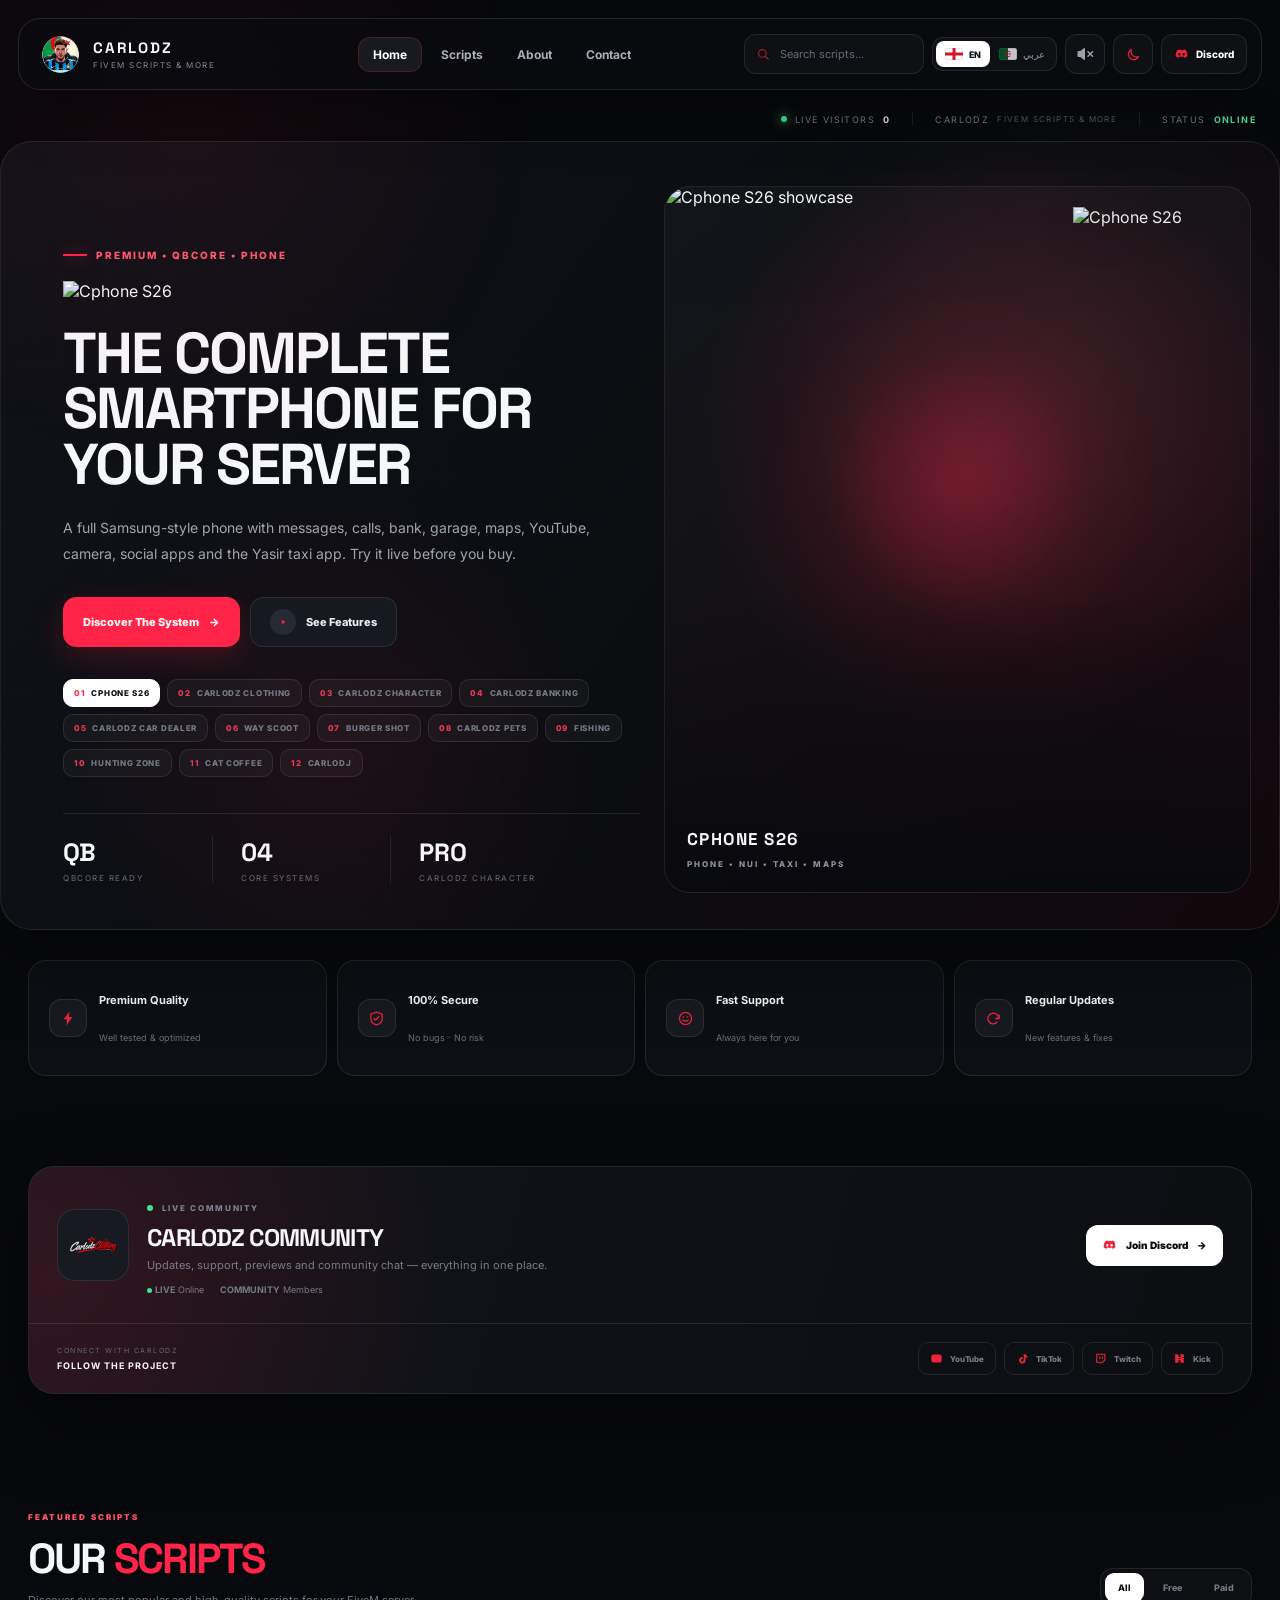
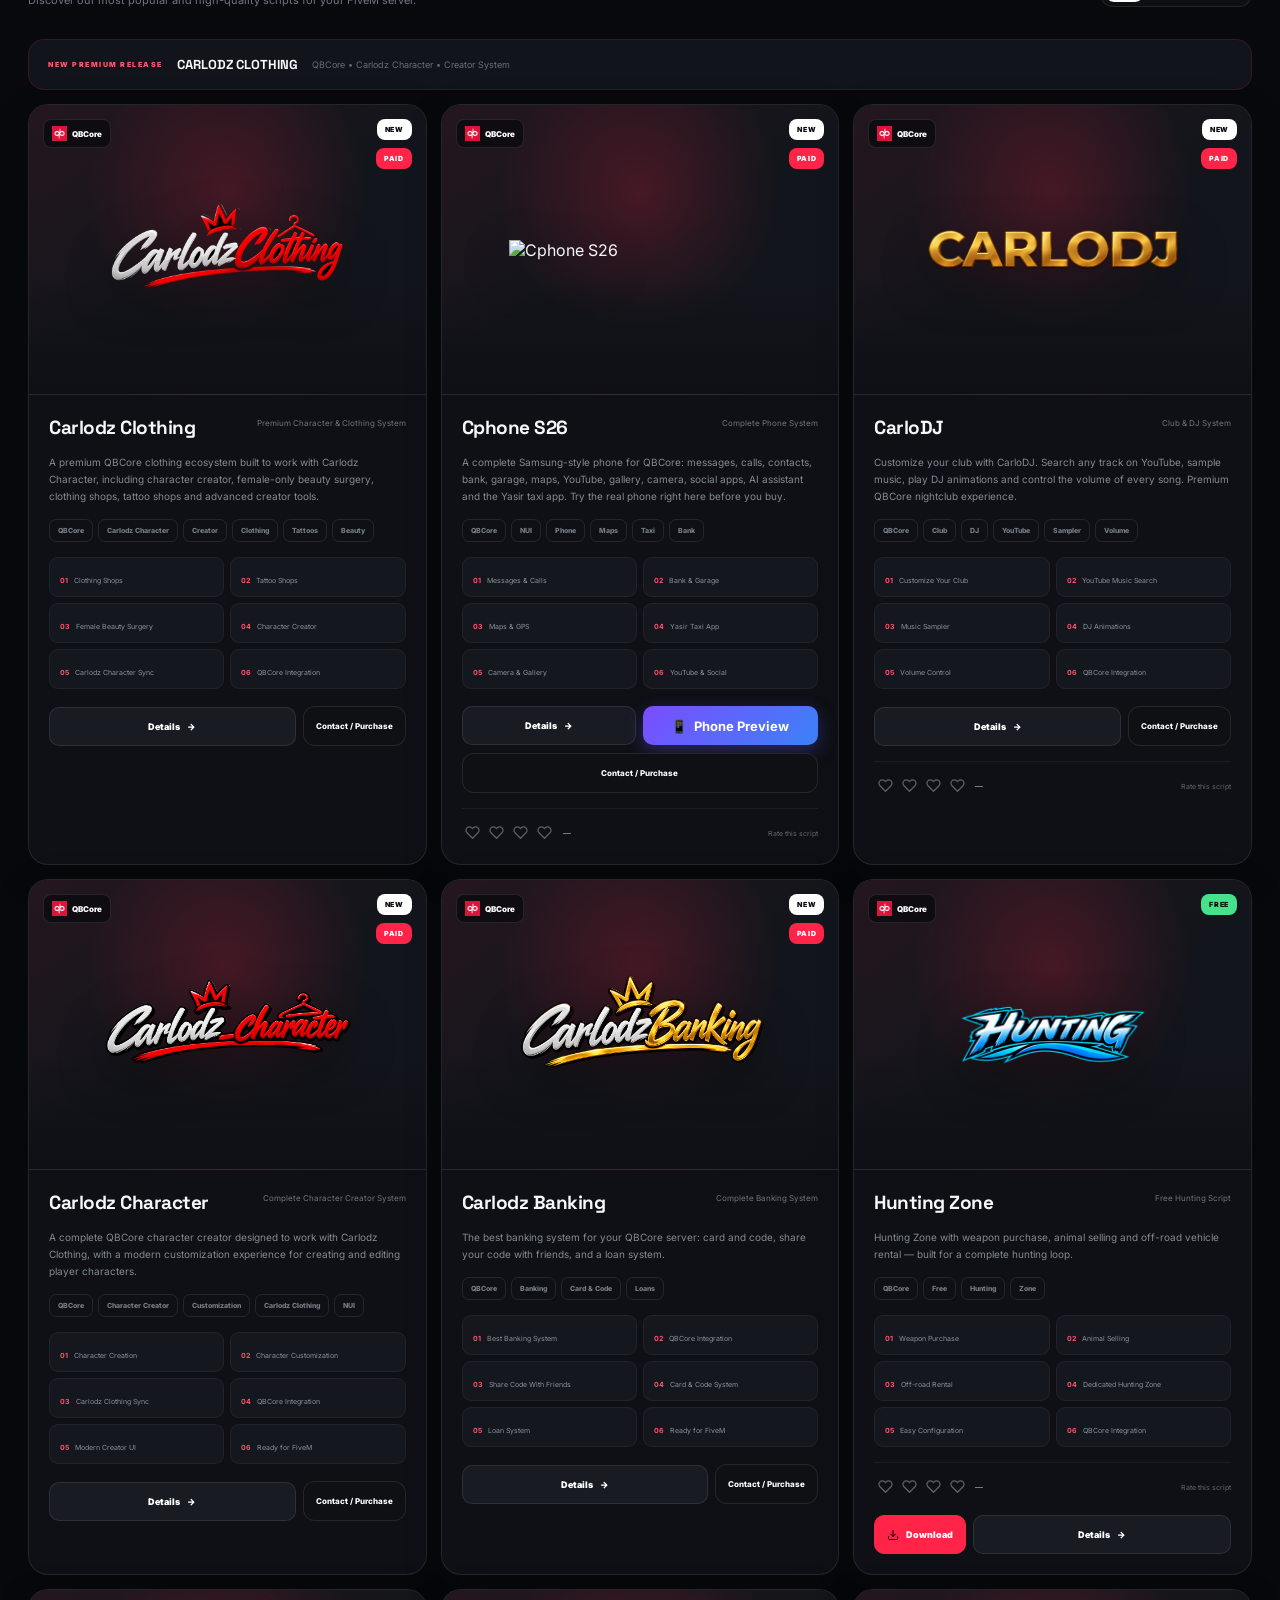
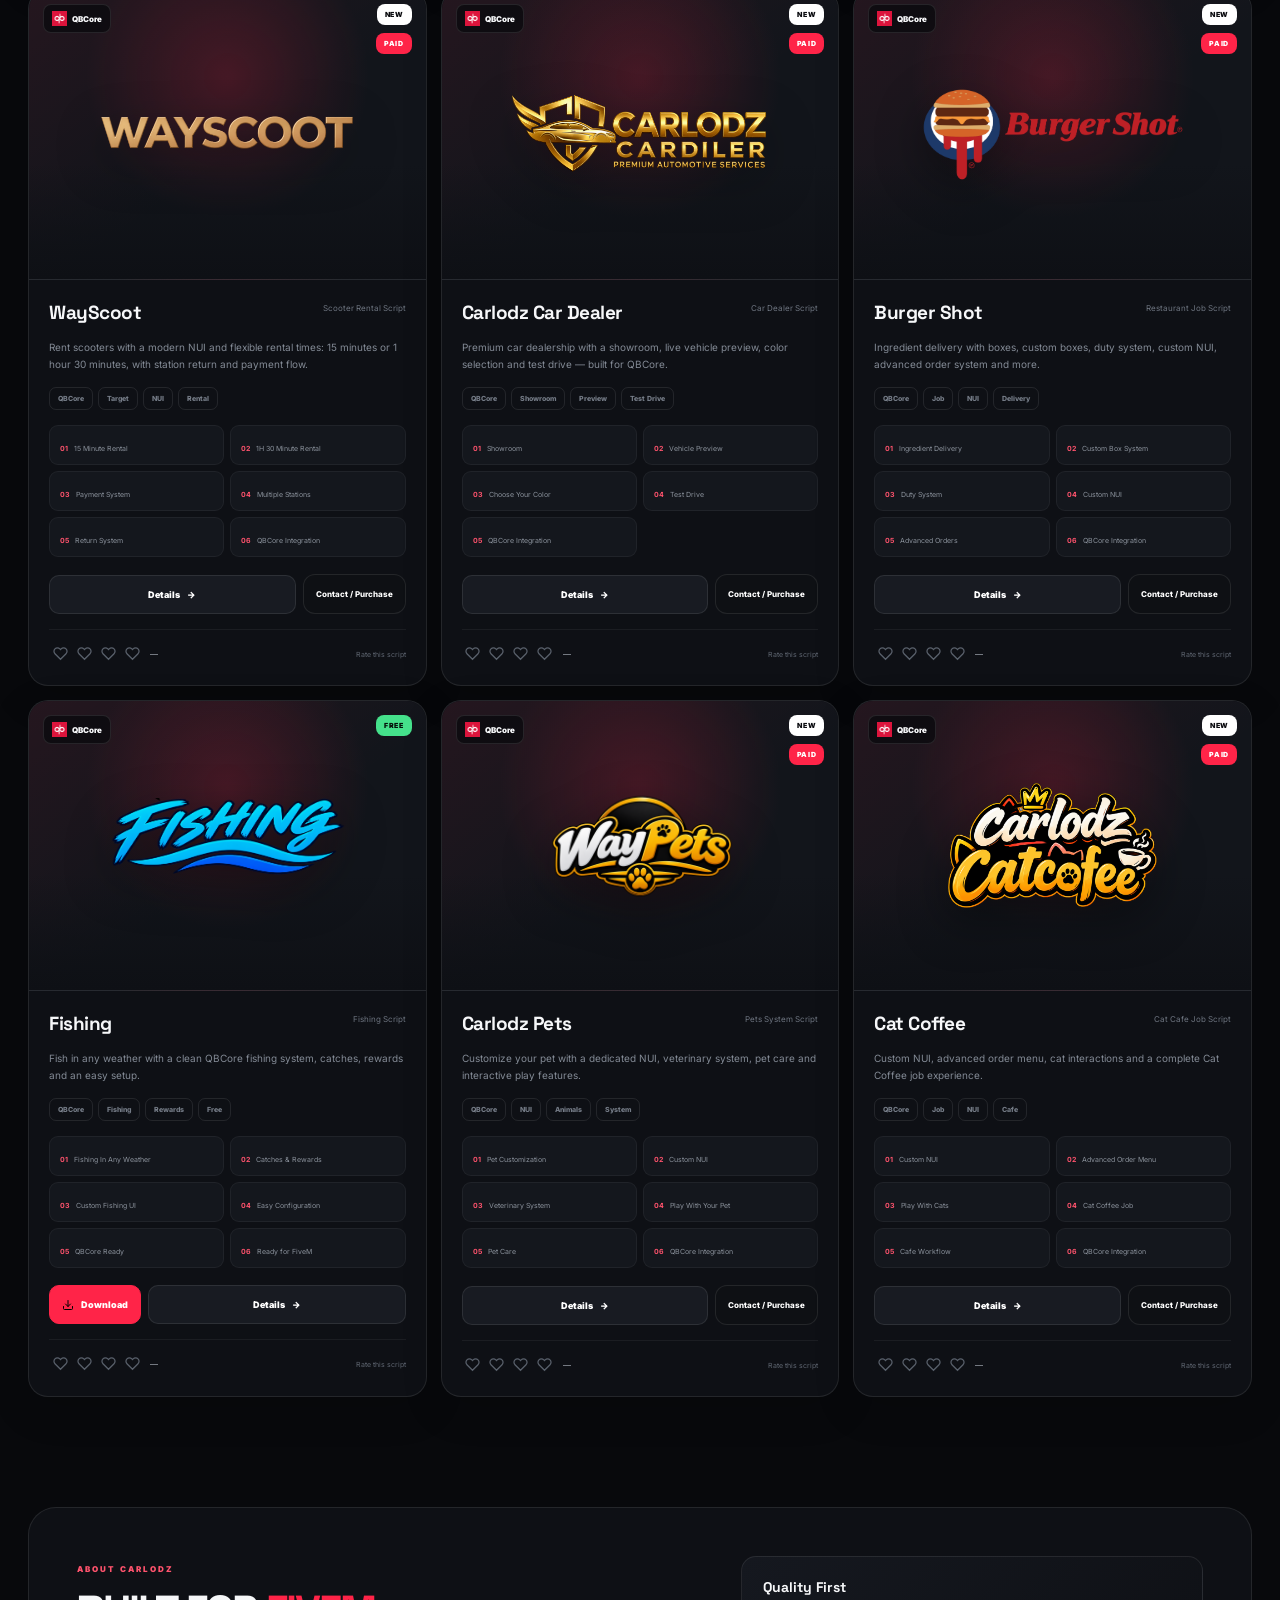
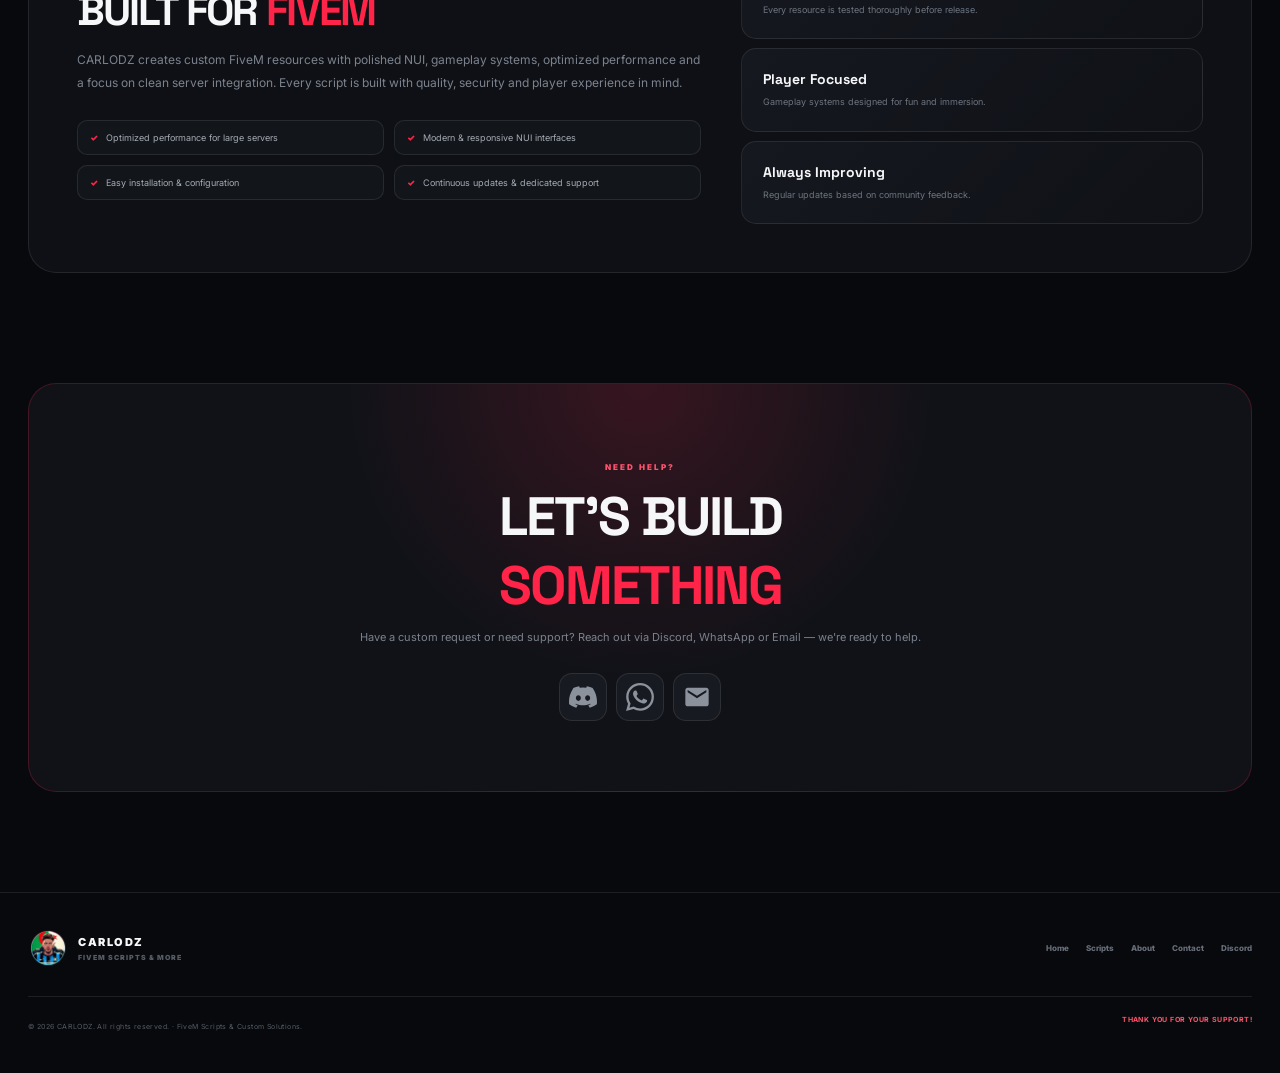
==== commit ba8783ed: "Add files via upload Signed-off-by: Carlodz <benrabahazzedine@gmail.com>" ====
--- a/index.html
+++ b/index.html
@@ -1,172 +1,768 @@
-<!DOCTYPE html>
-<html>
+
+<!doctype html>
+<html lang="en">
 <head>
 <meta charset="utf-8">
-<meta name="referrer" content="strict-origin-when-cross-origin">
-<link rel="stylesheet" href="style.css">
-<link rel="stylesheet" href="camera.css">
-<link rel="stylesheet" href="clock.css">
-<link rel="stylesheet" href="yasir.css">
-<style>html,body{margin:0;height:100%;overflow:hidden;background:transparent}body{display:block}#phone{position:absolute!important;left:0!important;right:0!important;top:0!important;bottom:0!important;margin:auto!important}</style>
+<meta name="viewport" content="width=device-width,initial-scale=1,viewport-fit=cover,user-scalable=yes">
+<meta name="theme-color" content="#07080c">
+<meta name="mobile-web-app-capable" content="yes">
+<meta name="apple-mobile-web-app-capable" content="yes">
+<meta name="apple-mobile-web-app-status-bar-style" content="black-translucent">
+<meta name="description" content="Carlodz Clothing — Premium QBCore clothing, character creator, tattoos, beauty and customization system.">
+<meta name="keywords" content="FiveM, QBCore, CARLODZ Clothing, Character Creator, Clothing, Tattoos, Beauty, Shops, Creator System">
+<meta property="og:title" content="CARLODZ — FiveM Scripts & More">
+<meta property="og:description" content="Carlodz Clothing is a premium QBCore character system with clothing shops, tattoo shops, female-only beauty surgery and a complete creator system, built to work with Carlodz Character.">
+<meta property="og:type" content="website">
+<link rel="manifest" href="manifest.json">
+<title>CARLODZ Clothing — Premium QBCore Character System</title>
+<link rel="stylesheet" href="style.css?v=20261001-paid-v8">
+<link rel="icon" type="image/svg+xml" href="assets/carlodz.svg">
+<link rel="preconnect" href="https://fonts.googleapis.com">
+<link rel="preconnect" href="https://fonts.gstatic.com" crossorigin>
 </head>
 <body>
-<svg width="0" height="0" style="position:absolute" aria-hidden="true"><defs><linearGradient id="gemgrad" x1="0" y1="1" x2="1" y2="0"><stop offset="0" stop-color="#4285f4"/><stop offset=".55" stop-color="#9b72cb"/><stop offset="1" stop-color="#d96570"/></linearGradient></defs></svg>
-<div id="phone" class="hidden sam">
-  <div id="screen">
-    <div id="notch" title="Camera"></div>
-    <div id="status">
-      <span class="st-left">
-        <span id="clock">12:45</span>
-        <svg class="st-ico st-nfc" viewBox="0 0 24 24" width="14" height="14" aria-hidden="true"><rect x="5" y="5" width="14" height="14" rx="2.5" fill="none" stroke="currentColor" stroke-width="1.8"/><path d="M9 9h6v6H9z" fill="none" stroke="currentColor" stroke-width="1.4"/></svg>
-      </span>
-      <span id="sicons">
-        <svg id="bt" class="st-ico hide" viewBox="0 0 24 24" width="13" height="13"><path d="M7 7l10 10-5 5V2l5 5L7 17" fill="none" stroke="currentColor" stroke-width="1.8" stroke-linecap="round" stroke-linejoin="round"/></svg>
-        <svg class="st-ico st-wifi" viewBox="0 0 24 24" width="15" height="15" aria-hidden="true">
-          <path d="M12 18.5a1.5 1.5 0 1 0 0-3 1.5 1.5 0 0 0 0 3z" fill="currentColor"/>
-          <path d="M8.5 14.2a5 5 0 0 1 7 0" fill="none" stroke="currentColor" stroke-width="1.7" stroke-linecap="round"/>
-          <path d="M5.5 11.2a9 9 0 0 1 13 0" fill="none" stroke="currentColor" stroke-width="1.7" stroke-linecap="round"/>
-          <path d="M2.8 8.2a13 13 0 0 1 18.4 0" fill="none" stroke="currentColor" stroke-width="1.7" stroke-linecap="round"/>
-        </svg>
-        <svg class="st-ico st-signal" viewBox="0 0 24 24" width="15" height="15" aria-hidden="true">
-          <rect x="3" y="14" width="3.2" height="6" rx="1" fill="currentColor"/>
-          <rect x="8.2" y="10.5" width="3.2" height="9.5" rx="1" fill="currentColor"/>
-          <rect x="13.4" y="7" width="3.2" height="13" rx="1" fill="currentColor"/>
-          <rect x="18.6" y="3.5" width="3.2" height="16.5" rx="1" fill="currentColor"/>
-        </svg>
-        <span class="batt-pill" id="batt"><span class="batt-fill" id="battfill"></span><span class="batt-pct" id="battpct">100</span></span>
-      </span>
-    </div>
-
-    <!-- Lock screen -->
-    <div id="lock">
-      <svg class="lk-ico" viewBox="0 0 24 24" width="20" height="20" aria-hidden="true"><rect x="5" y="10.5" width="14" height="10.5" rx="2.4" fill="currentColor"/><path d="M8.2 10.5V8a3.8 3.8 0 0 1 7.6 0v2.5" fill="none" stroke="currentColor" stroke-width="2" stroke-linecap="round"/></svg>
-      <div class="lk-clock" id="lkclock"></div>
-      <div class="lk-dateRow"><span class="lk-date" id="lkdate">Tue, 5 May</span><span class="lk-wx"><i id="lkwxi"></i><b id="lkwxt"></b></span></div>
-      <div class="lk-quick">
-        <button type="button" id="lk-phone" class="lk-q" aria-label="Phone"><svg viewBox="0 0 24 24" width="22" height="22"><path d="M6.6 10.8c1.4 2.8 3.8 5.1 6.6 6.6l2.2-2.2c.3-.3.7-.4 1.1-.3 1.2.4 2.5.6 3.8.6.6 0 1 .4 1 1V20c0 .6-.4 1-1 1C10.6 21 3 13.4 3 4c0-.6.4-1 1-1h3.5c.6 0 1 .4 1 1 0 1.3.2 2.6.6 3.8.1.4 0 .8-.3 1.1L6.6 10.8z" fill="currentColor"/></svg></button>
-        <button type="button" id="lk-cam" class="lk-q" aria-label="Camera"><svg viewBox="0 0 24 24" width="22" height="22"><path d="M4 7h3l2-2h6l2 2h3v12H4V7z" fill="none" stroke="currentColor" stroke-width="1.8"/><circle cx="12" cy="13" r="3.5" fill="none" stroke="currentColor" stroke-width="1.8"/></svg></button>
-      </div>
-    </div>
-
-    <!-- Home (Samsung One UI style) -->
-    <div id="home" class="hidden">
-      <div id="home-clock"><b id="hclock">12:45</b><span id="hdate">Sat 3 October</span></div>
-      <div id="hw-card" class="hw-glass">
-        <span class="hw-cake"><svg viewBox="0 0 24 24" width="20" height="20" fill="none" stroke="#fff" stroke-width="1.8" stroke-linecap="round" stroke-linejoin="round"><rect x="4" y="11" width="16" height="9" rx="2"/><path d="M4 15c2.7 2 5.3-2 8 0s5.3 2 8 0M12 11V7M12 7c-1-1-1-2 0-3 1 1 1 2 0 3z"/></svg></span>
-        <b id="hw-title">Good evening!</b><span id="hw-sub">Send a message to someone today</span>
-      </div>
-      <div id="hw-row">
-        <div id="hw-photo" role="button" aria-label="Photos"></div>
-        <div class="hw-col">
-          <div id="hw-start" class="hw-glass"><span id="hw-start-t">Start</span>
-            <svg viewBox="0 0 60 60" width="46" height="46" aria-hidden="true"><defs><linearGradient id="hwg" x1="0" y1="1" x2="1" y2="0"><stop offset="0" stop-color="#2ee59d"/><stop offset=".5" stop-color="#3d8bff"/><stop offset="1" stop-color="#ff5fa8"/></linearGradient></defs><path d="M10 46V30a20 20 0 0 1 40 0v16" fill="none" stroke="url(#hwg)" stroke-width="9" stroke-linecap="round"/><path d="M22 46V31a8 8 0 0 1 16 0v15" fill="none" stroke="url(#hwg)" stroke-width="7" stroke-linecap="round" opacity=".85"/></svg>
-          </div>
-          <div id="wx-widget">
-            <span class="wx-ico" id="wxico">☀️</span>
-            <div class="wx-mid"><span class="wx-temp" id="wxtemp">--°</span><span class="wx-loc"><svg viewBox="0 0 24 24" width="9" height="9"><path d="M12 21s-7-6.2-7-11a7 7 0 0 1 14 0c0 4.8-7 11-7 11z" fill="currentColor"/></svg><i id="wxloc">Los Santos</i></span></div>
-            <span class="wx-cond" id="wxcond"></span><span class="wx-hl" id="wxhl"></span>
-          </div>
-        </div>
-      </div>
-      <div id="hw-care" class="hw-glass2" role="button" aria-label="Device care">
-        <div class="gg" id="gg-b" style="--p:100"><b>100</b></div><div class="gg" style="--p:53"><b>53</b></div><div class="gg" style="--p:15"><b>15</b></div><div class="gg" style="--p:50"><b>50</b></div>
-      </div>
-      <div id="home-icons"></div>
-      <div id="sam-search" hidden><span class="g"></span><span class="ph">Search</span>
-        <svg class="mic" viewBox="0 0 24 24" width="18" height="18"><path d="M12 14a3 3 0 0 0 3-3V6a3 3 0 0 0-6 0v5a3 3 0 0 0 3 3z" fill="currentColor"/><path d="M19 11a7 7 0 0 1-14 0M12 18v3" fill="none" stroke="currentColor" stroke-width="1.7" stroke-linecap="round"/></svg>
-        <svg class="lens" viewBox="0 0 24 24" width="18" height="18"><circle cx="11" cy="11" r="6.5" fill="none" stroke="currentColor" stroke-width="1.7"/><path d="M16.5 16.5L21 21" stroke="currentColor" stroke-width="1.7" stroke-linecap="round"/></svg>
-      </div>
-      <div id="page-dots"><i class="on"></i><i></i><i></i></div>
-      <div id="dock"></div>
-      <div id="swipe-up-hint"></div>
-    </div>
-
-    <!-- App drawer (swipe up) -->
-    <!-- Samsung Quick Settings -->
-    <div id="qspanel" class="hidden">
-      <div class="qs-top">
-        <span class="qs-carrier" id="qs-carrier">Los Santos</span>
-        <span class="qs-actions">
-          <button type="button" id="qs-edit" class="qs-act" aria-label="Edit">✎</button>
-          <button type="button" id="qs-power" class="qs-act" aria-label="Power">⏻</button>
-          <button type="button" id="qs-set" class="qs-act" aria-label="Settings">⚙</button>
-        </span>
-      </div>
-      <div class="qs-tiles">
-        <button type="button" class="qs-wide" id="qs-wifi" data-t="wifi">
-          <span class="qs-ico"></span>
-          <span class="qs-meta"><b>Wi-Fi</b><small id="qs-wifiname">Los Santos Net</small></span>
-        </button>
-        <button type="button" class="qs-wide" id="qs-bt" data-t="bt">
-          <span class="qs-ico"></span>
-          <span class="qs-meta"><b>Bluetooth</b><small id="qs-btname">Off</small></span>
-        </button>
-      </div>
-      <div class="qs-grid" id="qs-grid"></div>
-      <div class="qs-sliders">
-        <div class="qs-row">
-          <div class="qs-slider-wrap">
-            <span class="qs-sl-ico" id="qs-brt-ico"></span>
-            <input type="range" id="qs-brt" min="20" max="100" value="100">
-          </div>
-          <button type="button" class="qs-round" id="qs-night" data-t="night"></button>
-        </div>
-        <div class="qs-row">
-          <div class="qs-slider-wrap">
-            <span class="qs-sl-ico" id="qs-vol-ico"></span>
-            <input type="range" id="qs-vol" min="0" max="100" value="70">
-          </div>
-          <button type="button" class="qs-round" id="qs-mute" data-t="mute"></button>
-        </div>
-      </div>
-      <div id="qs-mcard"></div>
-      <div class="qs-bottom">
-        <button type="button" id="qs-modes"><span class="qs-ico"></span> Modes</button>
-        <button type="button" id="qs-smart"><span class="qs-ico"></span> SmartThings<small>Device control</small></button>
-      </div>
-      <div class="qs-handle"></div>
-    </div>
-
-    <!-- Samsung notification shade (live notifications + media card) -->
-    <div id="ntpanel" class="hidden">
-      <div class="nt-top"><span id="nt-carrier">Los Santos</span></div>
-      <div class="nt-clock"><b id="nt-time">12:45</b><span id="nt-date">Sat 3 Oct</span></div>
-      <div class="nt-sec" id="nt-sec-live">Live notifications</div>
-      <div id="nt-media"></div>
-      <div class="nt-sec hidden" id="nt-sec-n">Notifications<button type="button" id="nt-clear">Clear</button></div>
-      <div class="nt-list" id="nt-list"></div>
-      <div class="nt-fill"></div>
-      <button type="button" id="nt-settings" class="nt-set">Notification settings</button>
-    </div>
-
-    <!-- Samsung Recents (task switcher) -->
-    <div id="recents" class="hidden">
-      <div class="rc-cards" id="rc-cards"></div>
-      <button type="button" id="rc-closeall" class="rc-closeall">Close all</button>
-      <div class="rc-icons" id="rc-icons"></div>
-    </div>
-
-    <div id="drawer" class="hidden">
-      <div class="dr-handle"></div>
-      <div class="dr-search"><svg viewBox="0 0 24 24" width="18" height="18" style="flex:none;opacity:.7"><circle cx="11" cy="11" r="6.5" fill="none" stroke="currentColor" stroke-width="1.8"/><path d="M16.5 16.5L21 21" stroke="currentColor" stroke-width="1.8" stroke-linecap="round"/></svg><input id="drq" placeholder="Search" autocomplete="off"></div>
-      <div id="dr-grid"></div>
-    </div>
-
-    <div id="app" class="hidden"></div>
-    <div id="call" class="hidden"></div>
-    <div id="toast"></div>
-    <div id="dim"></div>
-    <div id="bar" class="sam-nav">
-      <button type="button" id="nav-recents" aria-label="Recents"><svg viewBox="0 0 24 24" width="18" height="18"><rect x="5" y="5" width="14" height="14" rx="2.2" fill="none" stroke="currentColor" stroke-width="1.9"/></svg></button>
-      <button type="button" id="nav-home" aria-label="Home"><svg viewBox="0 0 24 24" width="18" height="18"><circle cx="12" cy="12" r="7" fill="none" stroke="currentColor" stroke-width="1.9"/></svg></button>
-      <button type="button" id="nav-back" aria-label="Back"><svg viewBox="0 0 24 24" width="18" height="18"><path d="M14 6l-6 6 6 6" fill="none" stroke="currentColor" stroke-width="1.9" stroke-linecap="round" stroke-linejoin="round"/></svg></button>
-    </div>
+<div class="loader" id="loader">
+  <div class="loader-inner">
+    <img src="assets/carlodz-logo.png" alt="CARLODZ">
+    <div class="loader-bar"><span></span></div>
   </div>
 </div>
-<script src="preview-mock.js"></script>
-<script src="app.js"></script>
-<script src="camera.js"></script>
-<script src="clock.js"></script>
-<script src="yasir.js"></script>
+
+<div id="ytMusicWrap" aria-hidden="true"><div id="ytMusic"></div></div>
+<header class="topbar" id="topbar">
+  <a class="brand" href="#home">
+    <img src="assets/carlodz-logo.png" alt="CARLODZ">
+    <span><b>CARLODZ</b><small data-i18n="brand_tag">FIVEM SCRIPTS & MORE</small></span>
+  </a>
+  <nav id="nav">
+    <a class="active" href="#home" data-nav data-i18n="nav_home">Home</a>
+    <a href="#scripts" data-nav data-i18n="nav_scripts">Scripts</a>
+    <a href="#about" data-nav data-i18n="nav_about">About</a>
+    <a href="#contact" data-nav data-i18n="nav_contact">Contact</a>
+  </nav>
+  <div class="top-actions">
+    <div class="search">
+      <img class="ui-icon" src="assets/icons/search.svg" alt="">
+      <input id="search" type="search" placeholder="Search scripts..." autocomplete="off" data-i18n-placeholder="search_placeholder">
+    </div>
+    <div class="lang-switch" id="langSwitch">
+      <button class="lang-btn active" data-lang="en" type="button" aria-label="English" title="English"><svg class="flag" viewBox="0 0 30 20" aria-hidden="true"><defs><clipPath id="flEn"><rect width="30" height="20" rx="2.5"/></clipPath></defs><g clip-path="url(#flEn)"><rect width="30" height="20" fill="#fff"/><rect x="12.5" width="5" height="20" fill="#cf142b"/><rect y="7.5" width="30" height="5" fill="#cf142b"/></g><rect x=".5" y=".5" width="29" height="19" rx="2.2" fill="none" stroke="rgba(128,128,128,.45)"/></svg><span>EN</span></button>
+      <button class="lang-btn" data-lang="ar" type="button" aria-label="العربية" title="العربية"><svg class="flag" viewBox="0 0 30 20" aria-hidden="true"><defs><clipPath id="flDz"><rect width="30" height="20" rx="2.5"/></clipPath><mask id="flDzM"><rect width="30" height="20" fill="#fff"/><circle cx="16.6" cy="10" r="3.9" fill="#000"/></mask></defs><g clip-path="url(#flDz)"><rect width="15" height="20" fill="#006233"/><rect x="15" width="15" height="20" fill="#fff"/><circle cx="15.3" cy="10" r="5" fill="#d21034" mask="url(#flDzM)"/><polygon points="16.47,7.43 17.62,9.00 19.48,8.41 18.35,10.00 19.48,11.59 17.62,11.00 16.47,12.57 16.45,10.62 14.60,10.00 16.45,9.38" fill="#d21034"/></g><rect x=".5" y=".5" width="29" height="19" rx="2.2" fill="none" stroke="rgba(128,128,128,.45)"/></svg><span>عربي</span></button>
+    </div>
+    <button class="music-btn off" id="musicBtn" type="button" aria-label="Toggle background music" aria-pressed="false" title="Play music">
+      <svg viewBox="0 0 24 24" width="18" height="18" fill="none" stroke="currentColor" stroke-width="2" stroke-linecap="round" stroke-linejoin="round" aria-hidden="true">
+        <path d="M11 5 6 9H3v6h3l5 4V5z" fill="currentColor"/>
+        <g class="mu-on"><path d="M15.5 8.5a5 5 0 0 1 0 7"/><path d="M18.5 5.5a9 9 0 0 1 0 13"/></g>
+        <g class="mu-off"><path d="m16 9 6 6"/><path d="m22 9-6 6"/></g>
+      </svg>
+    </button>
+    <button class="icon-btn" id="themeBtn" aria-label="Toggle theme" title="Toggle theme">
+      <img class="ui-icon" src="assets/icons/moon.svg" alt="">
+    </button>
+    <a class="discord-top" href="https://discord.gg/Q4Z2M2veAD" target="_blank" rel="noopener">
+      <img class="mini-icon" src="assets/icons/discord.svg" alt=""> <span data-i18n="discord">Discord</span>
+    </a>
+  </div>
+  <button class="hamburger" id="hamburger" aria-label="Menu">
+    <img class="ui-icon" src="assets/icons/menu.svg" alt="">
+  </button>
+</header>
+
+<div class="visitor-strip" aria-label="Website statistics">
+  <div class="visitor-item">
+    <span class="visitor-dot"></span>
+    <span class="visitor-label" data-i18n="live_visitors">LIVE VISITORS</span>
+    <strong id="visitorCount">0</strong>
+  </div>
+  <div class="visitor-divider"></div>
+  <div class="visitor-item">
+    <span class="visitor-label">CARLODZ</span>
+    <span class="visitor-sub" data-i18n="brand_tag">FIVEM SCRIPTS & MORE</span>
+  </div>
+  <div class="visitor-divider"></div>
+  <div class="visitor-item">
+    <span class="visitor-label" data-i18n="status">STATUS</span>
+    <strong class="online-text" data-i18n="online">ONLINE</strong>
+  </div>
+</div>
+
+<main id="home">
+  <section class="hero">
+    <div class="hero-bg"></div>
+    <div class="hero-grid"></div>
+    <div class="hero-copy">
+      <div class="eyebrow" id="heroEyebrow">PREMIUM • QBCORE • CARLODZ CHARACTER</div>
+      <img class="hero-brand-logo" id="heroBrandLogo" src="assets/carlodz-clothing-logo.png" alt="Carlodz Clothing">
+      <h2 id="heroSubtitle">THE COMPLETE CHARACTER STYLE SYSTEM</h2>
+      <p id="heroDescription">Upgrade your FiveM server with a premium clothing and character experience: clothing shops, tattoo shops, female-only beauty & plastic surgery, and a powerful character creator — fully designed to work with Carlodz Character.</p>
+      <div class="hero-buttons">
+        <a class="btn-primary" href="#scripts"><span>Discover The System</span> <span>→</span></a>
+        <button class="btn-ghost" id="trailerBtn">
+          <i><img src="assets/icons/play.svg" alt=""></i>
+          <span>See Features</span>
+        </button>
+      </div>
+      <div class="hero-script-strip" id="heroScriptStrip" aria-label="CARLODZ scripts"></div>
+
+      <div class="hero-stats">
+        <div><strong>QB</strong><span>QBCore Ready</span></div>
+        <div><strong>04</strong><span>Core Systems</span></div>
+        <div><strong>PRO</strong><span>Carlodz Character</span></div>
+      </div>
+    </div>
+    <div class="hero-character clothing-hero-character" id="heroCharacter">
+      <div class="character-glow"></div>
+      <img class="hero-reference clothing-hero-photo" src="assets/design-reference 6.png" alt="Carlodz Clothing character showcase">
+      <img class="hero-logo-overlay clothing-hero-logo" src="assets/carlodz-clothing-logo.png" alt="Carlodz Clothing">
+      <div class="character-label clothing-hero-label">CARLODZ CLOTHING<br><em>CHARACTER • BEAUTY • STYLE</em></div>
+    </div>
+  </section>
+
+  <!-- TOP FEATURES: 4 ONLY (Discord community is below) -->
+  <section class="features">
+    <div class="feature-item">
+      <b><img src="assets/icons/bolt.svg" alt=""></b>
+      <strong data-i18n="feat1_title">Premium Quality</strong>
+      <span data-i18n="feat1_desc">Well tested & optimized</span>
+    </div>
+    <div class="feature-item">
+      <b><img src="assets/icons/shield.svg" alt=""></b>
+      <strong data-i18n="feat2_title">100% Secure</strong>
+      <span data-i18n="feat2_desc">No bugs · No risk</span>
+    </div>
+    <div class="feature-item">
+      <b><img src="assets/icons/support.svg" alt=""></b>
+      <strong data-i18n="feat3_title">Fast Support</strong>
+      <span data-i18n="feat3_desc">Always here for you</span>
+    </div>
+    <div class="feature-item">
+      <b><img src="assets/icons/refresh.svg" alt=""></b>
+      <strong data-i18n="feat4_title">Regular Updates</strong>
+      <span data-i18n="feat4_desc">New features & fixes</span>
+    </div>
+  </section>
+
+  <section class="discord-section" id="discord">
+    <div class="discord-card unified-discord" id="discordCard">
+      <div class="discord-card-glow"></div>
+      <div class="discord-main">
+        <img class="discord-server-icon" id="discordServerIcon" src="assets/carlodz-logo.png" alt="CARLODZ Community">
+        <div class="discord-server-info">
+          <span class="discord-kicker"><span class="discord-community-dot"></span> LIVE COMMUNITY</span>
+          <h2 id="discordServerName">CARLODZ COMMUNITY</h2>
+          <p>Updates, support, previews and community chat — everything in one place.</p>
+          <div class="discord-stats">
+            <span><i class="discord-status-dot"></i> <b id="discordOnline">LIVE</b> Online</span>
+            <span><b id="discordMembers">COMMUNITY</b> Members</span>
+          </div>
+        </div>
+        <a class="discord-join" id="discordJoin" href="https://discord.gg/Q4Z2M2veAD" target="_blank" rel="noopener">
+          <img src="assets/icons/discord.svg" alt=""> Join Discord <span>→</span>
+        </a>
+      </div>
+      <div class="discord-bottom">
+        <div>
+          <small>CONNECT WITH CARLODZ</small>
+          <strong>FOLLOW THE PROJECT</strong>
+        </div>
+        <div class="socials">
+          <a href="https://www.youtube.com/@carlodzgame" target="_blank" rel="noopener noreferrer"><img src="assets/icons/youtube.svg" alt="YouTube"><span>YouTube</span></a>
+          <a href="https://www.tiktok.com/@me.carlodz" target="_blank" rel="noopener noreferrer"><img src="assets/icons/tiktok.svg" alt="TikTok"><span>TikTok</span></a>
+          <a href="https://www.twitch.tv/carlodz21" target="_blank" rel="noopener noreferrer"><img src="assets/icons/twitch.svg" alt="Twitch"><span>Twitch</span></a>
+          <a href="https://kick.com/carlodz" target="_blank" rel="noopener noreferrer"><img src="assets/icons/kick.svg" alt="Kick"><span>Kick</span></a>
+        </div>
+      </div>
+    </div>
+  </section>
+
+  <section class="content" id="scripts">
+    <div class="section-title">
+      <div>
+        <small data-i18n="scripts_small">FEATURED SCRIPTS</small>
+        <h2 data-i18n="scripts_title">OUR <em>SCRIPTS</em></h2>
+        <p data-i18n="scripts_desc">Discover our most popular and high-quality scripts for your FiveM server.</p>
+      </div>
+      <div class="filter-bar">
+        <button class="filter-btn active" data-filter="all" data-i18n="filter_all">All</button>
+        <button class="filter-btn" data-filter="free" data-i18n="filter_free">Free</button>
+        <button class="filter-btn" data-filter="paid" data-i18n="filter_paid">Paid</button>
+      </div>
+    </div>
+
+    <div class="layout">
+      <div class="cards" id="cards">
+        <div class="clothing-feature-banner">
+          <span class="clothing-banner-kicker">NEW PREMIUM RELEASE</span>
+          <strong>CARLODZ CLOTHING</strong>
+          <span>QBCore • Carlodz Character • Creator System</span>
+        </div>
+        <article class="script-card carlodz-clothing-card" data-name="carlodz clothing character creator beauty tattoos shops" data-category="paid">
+          <div class="cover carlodz-clothing-cover">
+            <img class="cover-logo carlodz-clothing-card-logo" src="assets/carlodz-clothing-logo.png" alt="Carlodz Clothing">
+            <span class="qbcore-badge"><img src="assets/qbcore-logo.png" alt="QBCore"> <span>QBCore</span></span>
+            <span class="badge new">NEW</span>
+            <span class="badge paid">PAID</span>
+          </div>
+          <div class="card-body">
+            <div class="card-meta">
+              <h3>Carlodz Clothing</h3>
+              <p>Premium Character & Clothing System</p>
+            </div>
+            <div class="desc">A premium QBCore clothing ecosystem built to work with Carlodz Character, including character creator, female-only beauty surgery, clothing shops, tattoo shops and advanced creator tools.</div>
+            <div class="tags">
+              <span>QBCore</span><span>Carlodz Character</span><span>Creator</span><span>Clothing</span><span>Tattoos</span><span>Beauty</span>
+            </div>
+            <div class="clothing-feature-grid">
+              <div><b>01</b><span>Clothing Shops</span></div>
+              <div><b>02</b><span>Tattoo Shops</span></div>
+              <div><b>03</b><span>Female Beauty Surgery</span></div>
+              <div><b>04</b><span>Character Creator</span></div>
+              <div><b>05</b><span>Carlodz Character Sync</span></div>
+              <div><b>06</b><span>QBCore Integration</span></div>
+            </div>
+            <div class="card-actions clothing-card-actions">
+              <button class="details-btn" data-script="carlodzclothing">Details <span>→</span></button>
+              <a class="discord-top clothing-contact" href="https://discord.gg/Q4Z2M2veAD" target="_blank" rel="noopener">Contact / Purchase</a>
+            </div>
+          </div>
+        </article>
+
+        <article class="script-card cphone-card" data-name="cphone s26 phone telephone samsung yasir taxi maps bank messages youtube camera gallery qbcore" data-category="paid">
+          <div class="cover cphone-cover">
+            <img class="cover-logo cphone-card-logo" src="assets/cphone-logo.svg" alt="Cphone S26">
+            <span class="qbcore-badge"><img src="assets/qbcore-logo.png" alt="QBCore"> <span>QBCore</span></span>
+            <span class="badge new">NEW</span>
+            <span class="badge paid">PAID</span>
+          </div>
+          <div class="card-body">
+            <div class="card-meta">
+              <h3>Cphone S26</h3>
+              <p>Complete Phone System</p>
+            </div>
+            <div class="desc">A complete Samsung-style phone for QBCore: messages, calls, contacts, bank, garage, maps, YouTube, gallery, camera, social apps, AI assistant and the Yasir taxi app. Try the real phone right here before you buy.</div>
+            <div class="tags">
+              <span>QBCore</span><span>NUI</span><span>Phone</span><span>Maps</span><span>Taxi</span><span>Bank</span>
+            </div>
+            <div class="clothing-feature-grid">
+              <div><b>01</b><span>Messages &amp; Calls</span></div>
+              <div><b>02</b><span>Bank &amp; Garage</span></div>
+              <div><b>03</b><span>Maps &amp; GPS</span></div>
+              <div><b>04</b><span>Yasir Taxi App</span></div>
+              <div><b>05</b><span>Camera &amp; Gallery</span></div>
+              <div><b>06</b><span>YouTube &amp; Social</span></div>
+            </div>
+            <div class="card-actions clothing-card-actions">
+              <button class="details-btn" data-script="cphone">Details <span>→</span></button>
+              <button class="phone-preview-btn" type="button" data-open-preview>📱 <span data-i18n="phone_preview">Phone Preview</span></button>
+            </div>
+            <div class="card-actions clothing-card-actions" style="margin-top:8px">
+              <a class="discord-top clothing-contact" href="https://discord.gg/Q4Z2M2veAD" target="_blank" rel="noopener" style="flex:1;justify-content:center">Contact / Purchase</a>
+            </div>
+            <div class="script-rating" data-rating="cphone" aria-label="Rate Cphone S26">
+              <div class="heart-row" role="group" aria-label="Rating from 1 to 4 hearts">
+                <button type="button" class="heart-btn" data-heart="1" aria-label="1 heart"><svg viewBox="0 0 24 24" aria-hidden="true" focusable="false"><path d="M20.84 4.61a5.5 5.5 0 0 0-7.78 0L12 5.67l-1.06-1.06a5.5 5.5 0 0 0-7.78 7.78L12 21.23l8.84-8.84a5.5 5.5 0 0 0 0-7.78Z"></path></svg></button><button type="button" class="heart-btn" data-heart="2" aria-label="2 hearts"><svg viewBox="0 0 24 24" aria-hidden="true" focusable="false"><path d="M20.84 4.61a5.5 5.5 0 0 0-7.78 0L12 5.67l-1.06-1.06a5.5 5.5 0 0 0-7.78 7.78L12 21.23l8.84-8.84a5.5 5.5 0 0 0 0-7.78Z"></path></svg></button><button type="button" class="heart-btn" data-heart="3" aria-label="3 hearts"><svg viewBox="0 0 24 24" aria-hidden="true" focusable="false"><path d="M20.84 4.61a5.5 5.5 0 0 0-7.78 0L12 5.67l-1.06-1.06a5.5 5.5 0 0 0-7.78 7.78L12 21.23l8.84-8.84a5.5 5.5 0 0 0 0-7.78Z"></path></svg></button><button type="button" class="heart-btn" data-heart="4" aria-label="4 hearts"><svg viewBox="0 0 24 24" aria-hidden="true" focusable="false"><path d="M20.84 4.61a5.5 5.5 0 0 0-7.78 0L12 5.67l-1.06-1.06a5.5 5.5 0 0 0-7.78 7.78L12 21.23l8.84-8.84a5.5 5.5 0 0 0 0-7.78Z"></path></svg></button>
+              </div><span class="rating-value">—</span><small>Rate this script</small>
+            </div>
+          </div>
+        </article>
+
+        <article class="script-card carlodj-card" data-name="carlodj carlo dj club music youtube sampler animation volume" data-category="paid">
+          <div class="cover carlodj-cover">
+            <img class="cover-logo carlodj-card-logo" src="assets/carlodj-logo.png" alt="CarloDJ">
+            <span class="qbcore-badge"><img src="assets/qbcore-logo.png" alt="QBCore"> <span>QBCore</span></span>
+            <span class="badge new">NEW</span>
+            <span class="badge paid">PAID</span>
+          </div>
+          <div class="card-body">
+            <div class="card-meta">
+              <h3>CarloDJ</h3>
+              <p>Club & DJ System</p>
+            </div>
+            <div class="desc">Customize your club with CarloDJ. Search any track on YouTube, sample music, play DJ animations and control the volume of every song. Premium QBCore nightclub experience.</div>
+            <div class="tags">
+              <span>QBCore</span><span>Club</span><span>DJ</span><span>YouTube</span><span>Sampler</span><span>Volume</span>
+            </div>
+            <div class="clothing-feature-grid">
+              <div><b>01</b><span>Customize Your Club</span></div>
+              <div><b>02</b><span>YouTube Music Search</span></div>
+              <div><b>03</b><span>Music Sampler</span></div>
+              <div><b>04</b><span>DJ Animations</span></div>
+              <div><b>05</b><span>Volume Control</span></div>
+              <div><b>06</b><span>QBCore Integration</span></div>
+            </div>
+            <div class="card-actions clothing-card-actions">
+              <button class="details-btn" data-script="carlodj">Details <span>→</span></button>
+              <a class="discord-top clothing-contact" href="https://discord.gg/Q4Z2M2veAD" target="_blank" rel="noopener">Contact / Purchase</a>
+            </div>
+            <div class="script-rating" data-rating="carlodj" aria-label="Rate CarloDJ">
+              <div class="heart-row" role="group" aria-label="Rating from 1 to 4 hearts">
+                <button type="button" class="heart-btn" data-heart="1" aria-label="1 heart"><svg viewBox="0 0 24 24" aria-hidden="true" focusable="false"><path d="M20.84 4.61a5.5 5.5 0 0 0-7.78 0L12 5.67l-1.06-1.06a5.5 5.5 0 0 0-7.78 7.78L12 21.23l8.84-8.84a5.5 5.5 0 0 0 0-7.78Z"></path></svg></button><button type="button" class="heart-btn" data-heart="2" aria-label="2 hearts"><svg viewBox="0 0 24 24" aria-hidden="true" focusable="false"><path d="M20.84 4.61a5.5 5.5 0 0 0-7.78 0L12 5.67l-1.06-1.06a5.5 5.5 0 0 0-7.78 7.78L12 21.23l8.84-8.84a5.5 5.5 0 0 0 0-7.78Z"></path></svg></button><button type="button" class="heart-btn" data-heart="3" aria-label="3 hearts"><svg viewBox="0 0 24 24" aria-hidden="true" focusable="false"><path d="M20.84 4.61a5.5 5.5 0 0 0-7.78 0L12 5.67l-1.06-1.06a5.5 5.5 0 0 0-7.78 7.78L12 21.23l8.84-8.84a5.5 5.5 0 0 0 0-7.78Z"></path></svg></button><button type="button" class="heart-btn" data-heart="4" aria-label="4 hearts"><svg viewBox="0 0 24 24" aria-hidden="true" focusable="false"><path d="M20.84 4.61a5.5 5.5 0 0 0-7.78 0L12 5.67l-1.06-1.06a5.5 5.5 0 0 0-7.78 7.78L12 21.23l8.84-8.84a5.5 5.5 0 0 0 0-7.78Z"></path></svg></button>
+              </div><span class="rating-value">—</span><small>Rate this script</small>
+            </div>
+          </div>
+        </article>
+
+        <article class="script-card carlodz-character-card" data-name="carlodz character character creator customization qbcore clothing" data-category="paid">
+          <div class="cover carlodz-character-cover">
+            <img class="cover-logo carlodz-character-card-logo" src="assets/carlodz_character-LOGO.png" alt="Carlodz Character">
+            <span class="qbcore-badge"><img src="assets/qbcore-logo.png" alt="QBCore"> <span>QBCore</span></span>
+            <span class="badge new">NEW</span>
+            <span class="badge paid">PAID</span>
+          </div>
+          <div class="card-body">
+            <div class="card-meta">
+              <h3>Carlodz Character</h3>
+              <p>Complete Character Creator System</p>
+            </div>
+            <div class="desc">A complete QBCore character creator designed to work with Carlodz Clothing, with a modern customization experience for creating and editing player characters.</div>
+            <div class="tags">
+              <span>QBCore</span><span>Character Creator</span><span>Customization</span><span>Carlodz Clothing</span><span>NUI</span>
+            </div>
+            <div class="clothing-feature-grid">
+              <div><b>01</b><span>Character Creation</span></div>
+              <div><b>02</b><span>Character Customization</span></div>
+              <div><b>03</b><span>Carlodz Clothing Sync</span></div>
+              <div><b>04</b><span>QBCore Integration</span></div>
+              <div><b>05</b><span>Modern Creator UI</span></div>
+              <div><b>06</b><span>Ready for FiveM</span></div>
+            </div>
+            <div class="card-actions clothing-card-actions">
+              <button class="details-btn" data-script="carlodz_character">Details <span>→</span></button>
+              <a class="discord-top clothing-contact" href="https://discord.gg/Q4Z2M2veAD" target="_blank" rel="noopener">Contact / Purchase</a>
+            </div>
+          </div>
+        </article>
+
+        <article class="script-card carlodz-banking-card" data-name="carlodz banking bank loan card code share qbcore money" data-category="paid">
+          <div class="cover carlodz-banking-cover">
+            <img class="cover-logo carlodz-banking-card-logo" src="assets/carlodz_banking_logo.png" alt="Carlodz Banking">
+            <span class="qbcore-badge"><img src="assets/qbcore-logo.png" alt="QBCore"> <span>QBCore</span></span>
+            <span class="badge new">NEW</span>
+            <span class="badge paid">PAID</span>
+          </div>
+          <div class="card-body">
+            <div class="card-meta">
+              <h3>Carlodz Banking</h3>
+              <p>Complete Banking System</p>
+            </div>
+            <div class="desc">The best banking system for your QBCore server: card and code, share your code with friends, and a loan system.</div>
+            <div class="tags">
+              <span>QBCore</span><span>Banking</span><span>Card &amp; Code</span><span>Loans</span>
+            </div>
+            <div class="clothing-feature-grid">
+              <div><b>01</b><span>Best Banking System</span></div>
+              <div><b>02</b><span>QBCore Integration</span></div>
+              <div><b>03</b><span>Share Code With Friends</span></div>
+              <div><b>04</b><span>Card &amp; Code System</span></div>
+              <div><b>05</b><span>Loan System</span></div>
+              <div><b>06</b><span>Ready for FiveM</span></div>
+            </div>
+            <div class="card-actions clothing-card-actions">
+              <button class="details-btn" data-script="carlodzbanking">Details <span>→</span></button>
+              <a class="discord-top clothing-contact" href="https://discord.gg/Q4Z2M2veAD" target="_blank" rel="noopener">Contact / Purchase</a>
+            </div>
+          </div>
+        </article>
+
+        <article class="script-card" data-name="hunting zone hunting" data-category="free">
+          <div class="cover hunting-cover">
+            <img class="cover-logo" src="assets/Hunting Zone-logo.png" alt="Hunting Zone">
+            <span class="qbcore-badge"><img src="assets/qbcore-logo.png" alt="QBCore"> <span>QBCore</span></span>
+            <span class="badge free">FREE</span>
+          </div>
+          <div class="card-body">
+            <div class="card-meta">
+              <h3>Hunting Zone</h3>
+              <p>Free Hunting Script</p>
+            </div>
+            <div class="desc">Hunting Zone with weapon purchase, animal selling and off-road vehicle rental — built for a complete hunting loop.</div>
+            <div class="tags">
+              <span>QBCore</span><span>Free</span><span>Hunting</span><span>Zone</span>
+            </div>
+            <div class="clothing-feature-grid">
+              <div><b>01</b><span>Weapon Purchase</span></div>
+              <div><b>02</b><span>Animal Selling</span></div>
+              <div><b>03</b><span>Off-road Rental</span></div>
+              <div><b>04</b><span>Dedicated Hunting Zone</span></div>
+              <div><b>05</b><span>Easy Configuration</span></div>
+              <div><b>06</b><span>QBCore Integration</span></div>
+            </div>
+            <div class="script-rating" data-rating="hunting" aria-label="Rate Hunting Zone">
+              <div class="heart-row" role="group" aria-label="Rating from 1 to 4 hearts">
+                <button type="button" class="heart-btn" data-heart="1" aria-label="1 heart"><svg viewBox="0 0 24 24" aria-hidden="true" focusable="false"><path d="M20.84 4.61a5.5 5.5 0 0 0-7.78 0L12 5.67l-1.06-1.06a5.5 5.5 0 0 0-7.78 7.78L12 21.23l8.84-8.84a5.5 5.5 0 0 0 0-7.78Z"></path></svg></button>
+                <button type="button" class="heart-btn" data-heart="2" aria-label="2 hearts"><svg viewBox="0 0 24 24" aria-hidden="true" focusable="false"><path d="M20.84 4.61a5.5 5.5 0 0 0-7.78 0L12 5.67l-1.06-1.06a5.5 5.5 0 0 0-7.78 7.78L12 21.23l8.84-8.84a5.5 5.5 0 0 0 0-7.78Z"></path></svg></button>
+                <button type="button" class="heart-btn" data-heart="3" aria-label="3 hearts"><svg viewBox="0 0 24 24" aria-hidden="true" focusable="false"><path d="M20.84 4.61a5.5 5.5 0 0 0-7.78 0L12 5.67l-1.06-1.06a5.5 5.5 0 0 0-7.78 7.78L12 21.23l8.84-8.84a5.5 5.5 0 0 0 0-7.78Z"></path></svg></button>
+                <button type="button" class="heart-btn" data-heart="4" aria-label="4 hearts"><svg viewBox="0 0 24 24" aria-hidden="true" focusable="false"><path d="M20.84 4.61a5.5 5.5 0 0 0-7.78 0L12 5.67l-1.06-1.06a5.5 5.5 0 0 0-7.78 7.78L12 21.23l8.84-8.84a5.5 5.5 0 0 0 0-7.78Z"></path></svg></button>
+              </div><span class="rating-value">—</span><small>Rate this script</small>
+            </div>
+            <div class="card-actions clothing-card-actions">
+              <a class="download-btn" href="assets/downloads/hunting/script.zip" download="Hunting-Zone.zip">
+                <img src="assets/icons/download.svg" alt=""> Download
+              </a>
+              <button class="details-btn" data-script="hunting">Details <span>→</span></button>
+            </div>
+          </div>
+        </article>
+
+        <article class="script-card" data-name="wayscoot scooter rental" data-category="paid">
+          <div class="cover wayscoot-cover">
+            <img class="wayscoot-logo cover-logo" src="assets/wayscoot-logo.png" alt="WayScoot">
+            <span class="qbcore-badge"><img src="assets/qbcore-logo.png" alt="QBCore"> <span>QBCore</span></span>
+            <span class="badge new">NEW</span>
+            <span class="badge paid">PAID</span>
+          </div>
+          <div class="card-body">
+            <div class="card-meta">
+              <h3>WayScoot</h3>
+              <p>Scooter Rental Script</p>
+            </div>
+            <div class="desc">Rent scooters with a modern NUI and flexible rental times: 15 minutes or 1 hour 30 minutes, with station return and payment flow.</div>
+            <div class="tags">
+              <span>QBCore</span><span>Target</span><span>NUI</span><span>Rental</span>
+              
+            </div>
+            <div class="clothing-feature-grid">
+              <div><b>01</b><span>15 Minute Rental</span></div>
+              <div><b>02</b><span>1H 30 Minute Rental</span></div>
+              <div><b>03</b><span>Payment System</span></div>
+              <div><b>04</b><span>Multiple Stations</span></div>
+              <div><b>05</b><span>Return System</span></div>
+              <div><b>06</b><span>QBCore Integration</span></div>
+            </div>
+            <div class="card-actions clothing-card-actions">
+              <button class="details-btn" data-script="wayscoot">Details <span>→</span></button>
+              <a class="discord-top clothing-contact" href="https://discord.gg/Q4Z2M2veAD" target="_blank" rel="noopener">Contact / Purchase</a>
+            </div>
+            <div class="script-rating" data-rating="wayscoot" aria-label="Rate WayScoot">
+              <div class="heart-row" role="group" aria-label="Rating from 1 to 4 hearts">
+                <button type="button" class="heart-btn" data-heart="1" aria-label="1 heart"><svg viewBox="0 0 24 24" aria-hidden="true" focusable="false"><path d="M20.84 4.61a5.5 5.5 0 0 0-7.78 0L12 5.67l-1.06-1.06a5.5 5.5 0 0 0-7.78 7.78L12 21.23l8.84-8.84a5.5 5.5 0 0 0 0-7.78Z"></path></svg></button><button type="button" class="heart-btn" data-heart="2" aria-label="2 hearts"><svg viewBox="0 0 24 24" aria-hidden="true" focusable="false"><path d="M20.84 4.61a5.5 5.5 0 0 0-7.78 0L12 5.67l-1.06-1.06a5.5 5.5 0 0 0-7.78 7.78L12 21.23l8.84-8.84a5.5 5.5 0 0 0 0-7.78Z"></path></svg></button><button type="button" class="heart-btn" data-heart="3" aria-label="3 hearts"><svg viewBox="0 0 24 24" aria-hidden="true" focusable="false"><path d="M20.84 4.61a5.5 5.5 0 0 0-7.78 0L12 5.67l-1.06-1.06a5.5 5.5 0 0 0-7.78 7.78L12 21.23l8.84-8.84a5.5 5.5 0 0 0 0-7.78Z"></path></svg></button><button type="button" class="heart-btn" data-heart="4" aria-label="4 hearts"><svg viewBox="0 0 24 24" aria-hidden="true" focusable="false"><path d="M20.84 4.61a5.5 5.5 0 0 0-7.78 0L12 5.67l-1.06-1.06a5.5 5.5 0 0 0-7.78 7.78L12 21.23l8.84-8.84a5.5 5.5 0 0 0 0-7.78Z"></path></svg></button>
+              </div><span class="rating-value">—</span><small>Rate this script</small>
+            </div>
+          </div>
+        </article>
+
+        <article class="script-card" data-name="carlodz car dealer cardealer showroom test drive" data-category="paid">
+          <div class="cover cardealer-cover">
+            <img class="cover-logo" src="assets/carlodzcardiler-logo.png" alt="Carlodz Car Dealer">
+            <span class="qbcore-badge"><img src="assets/qbcore-logo.png" alt="QBCore"> <span>QBCore</span></span>
+            <span class="badge new">NEW</span>
+            <span class="badge paid">PAID</span>
+          </div>
+          <div class="card-body">
+            <div class="card-meta">
+              <h3>Carlodz Car Dealer</h3>
+              <p>Car Dealer Script</p>
+            </div>
+            <div class="desc">Premium car dealership with a showroom, live vehicle preview, color selection and test drive — built for QBCore.</div>
+            <div class="tags">
+              <span>QBCore</span><span>Showroom</span><span>Preview</span><span>Test Drive</span>
+            </div>
+            <div class="clothing-feature-grid">
+              <div><b>01</b><span>Showroom</span></div>
+              <div><b>02</b><span>Vehicle Preview</span></div>
+              <div><b>03</b><span>Choose Your Color</span></div>
+              <div><b>04</b><span>Test Drive</span></div>
+              <div><b>05</b><span>QBCore Integration</span></div>
+            </div>
+            <div class="card-actions clothing-card-actions">
+              <button class="details-btn" data-script="cardealer">Details <span>→</span></button>
+              <a class="discord-top clothing-contact" href="https://discord.gg/Q4Z2M2veAD" target="_blank" rel="noopener">Contact / Purchase</a>
+            </div>
+            <div class="script-rating" data-rating="cardealer" aria-label="Rate Carlodz Car Dealer">
+              <div class="heart-row" role="group" aria-label="Rating from 1 to 4 hearts">
+                <button type="button" class="heart-btn" data-heart="1" aria-label="1 heart"><svg viewBox="0 0 24 24" aria-hidden="true" focusable="false"><path d="M20.84 4.61a5.5 5.5 0 0 0-7.78 0L12 5.67l-1.06-1.06a5.5 5.5 0 0 0-7.78 7.78L12 21.23l8.84-8.84a5.5 5.5 0 0 0 0-7.78Z"></path></svg></button><button type="button" class="heart-btn" data-heart="2" aria-label="2 hearts"><svg viewBox="0 0 24 24" aria-hidden="true" focusable="false"><path d="M20.84 4.61a5.5 5.5 0 0 0-7.78 0L12 5.67l-1.06-1.06a5.5 5.5 0 0 0-7.78 7.78L12 21.23l8.84-8.84a5.5 5.5 0 0 0 0-7.78Z"></path></svg></button><button type="button" class="heart-btn" data-heart="3" aria-label="3 hearts"><svg viewBox="0 0 24 24" aria-hidden="true" focusable="false"><path d="M20.84 4.61a5.5 5.5 0 0 0-7.78 0L12 5.67l-1.06-1.06a5.5 5.5 0 0 0-7.78 7.78L12 21.23l8.84-8.84a5.5 5.5 0 0 0 0-7.78Z"></path></svg></button><button type="button" class="heart-btn" data-heart="4" aria-label="4 hearts"><svg viewBox="0 0 24 24" aria-hidden="true" focusable="false"><path d="M20.84 4.61a5.5 5.5 0 0 0-7.78 0L12 5.67l-1.06-1.06a5.5 5.5 0 0 0-7.78 7.78L12 21.23l8.84-8.84a5.5 5.5 0 0 0 0-7.78Z"></path></svg></button>
+              </div><span class="rating-value">—</span><small>Rate this script</small>
+            </div>
+          </div>
+        </article>
+
+        <article class="script-card" data-name="burger shot restaurant job" data-category="paid">
+          <div class="cover burger-cover">
+            <img class="cover-logo" src="assets/burgershot-logo.png" alt="Burger Shot">
+            <span class="qbcore-badge"><img src="assets/qbcore-logo.png" alt="QBCore"> <span>QBCore</span></span>
+            <span class="badge new">NEW</span>
+            <span class="badge paid">PAID</span>
+          </div>
+          <div class="card-body">
+            <div class="card-meta">
+              <h3>Burger Shot</h3>
+              <p>Restaurant Job Script</p>
+            </div>
+            <div class="desc">Ingredient delivery with boxes, custom boxes, duty system, custom NUI, advanced order system and more.</div>
+            <div class="tags">
+              <span>QBCore</span><span>Job</span><span>NUI</span><span>Delivery</span>
+              
+            </div>
+            <div class="clothing-feature-grid">
+              <div><b>01</b><span>Ingredient Delivery</span></div>
+              <div><b>02</b><span>Custom Box System</span></div>
+              <div><b>03</b><span>Duty System</span></div>
+              <div><b>04</b><span>Custom NUI</span></div>
+              <div><b>05</b><span>Advanced Orders</span></div>
+              <div><b>06</b><span>QBCore Integration</span></div>
+            </div>
+            <div class="card-actions clothing-card-actions">
+              <button class="details-btn" data-script="burgershot">Details <span>→</span></button>
+              <a class="discord-top clothing-contact" href="https://discord.gg/Q4Z2M2veAD" target="_blank" rel="noopener">Contact / Purchase</a>
+            </div>
+            <div class="script-rating" data-rating="burgershot" aria-label="Rate Burger Shot">
+              <div class="heart-row" role="group" aria-label="Rating from 1 to 4 hearts">
+                <button type="button" class="heart-btn" data-heart="1" aria-label="1 heart"><svg viewBox="0 0 24 24" aria-hidden="true" focusable="false"><path d="M20.84 4.61a5.5 5.5 0 0 0-7.78 0L12 5.67l-1.06-1.06a5.5 5.5 0 0 0-7.78 7.78L12 21.23l8.84-8.84a5.5 5.5 0 0 0 0-7.78Z"></path></svg></button><button type="button" class="heart-btn" data-heart="2" aria-label="2 hearts"><svg viewBox="0 0 24 24" aria-hidden="true" focusable="false"><path d="M20.84 4.61a5.5 5.5 0 0 0-7.78 0L12 5.67l-1.06-1.06a5.5 5.5 0 0 0-7.78 7.78L12 21.23l8.84-8.84a5.5 5.5 0 0 0 0-7.78Z"></path></svg></button><button type="button" class="heart-btn" data-heart="3" aria-label="3 hearts"><svg viewBox="0 0 24 24" aria-hidden="true" focusable="false"><path d="M20.84 4.61a5.5 5.5 0 0 0-7.78 0L12 5.67l-1.06-1.06a5.5 5.5 0 0 0-7.78 7.78L12 21.23l8.84-8.84a5.5 5.5 0 0 0 0-7.78Z"></path></svg></button><button type="button" class="heart-btn" data-heart="4" aria-label="4 hearts"><svg viewBox="0 0 24 24" aria-hidden="true" focusable="false"><path d="M20.84 4.61a5.5 5.5 0 0 0-7.78 0L12 5.67l-1.06-1.06a5.5 5.5 0 0 0-7.78 7.78L12 21.23l8.84-8.84a5.5 5.5 0 0 0 0-7.78Z"></path></svg></button>
+              </div><span class="rating-value">—</span><small>Rate this script</small>
+            </div>
+          </div>
+        </article>
+
+        <article class="script-card" data-name="fishing fishing script" data-category="free">
+          <div class="cover fishing-cover">
+            <img class="fishing-logo cover-logo" src="assets/fishing-logo.png" alt="Fishing Script">
+            <span class="qbcore-badge"><img src="assets/qbcore-logo.png" alt="QBCore"> <span>QBCore</span></span>
+            <span class="badge free">FREE</span>
+          </div>
+          <div class="card-body">
+            <div class="card-meta">
+              <h3>Fishing</h3>
+              <p>Fishing Script</p>
+            </div>
+            <div class="desc">Fish in any weather with a clean QBCore fishing system, catches, rewards and an easy setup.</div>
+            <div class="tags">
+              <span>QBCore</span><span>Fishing</span><span>Rewards</span><span>Free</span>
+              
+            </div>
+            <div class="clothing-feature-grid">
+              <div><b>01</b><span>Fishing In Any Weather</span></div>
+              <div><b>02</b><span>Catches &amp; Rewards</span></div>
+              <div><b>03</b><span>Custom Fishing UI</span></div>
+              <div><b>04</b><span>Easy Configuration</span></div>
+              <div><b>05</b><span>QBCore Ready</span></div>
+              <div><b>06</b><span>Ready for FiveM</span></div>
+            </div>
+            <div class="card-actions clothing-card-actions">
+              <a class="download-btn" href="assets/downloads/fishing/script.zip" download="Fishing.zip">
+                <img src="assets/icons/download.svg" alt=""> Download
+              </a>
+              <button class="details-btn" data-script="fishing">Details <span>→</span></button>
+            </div>
+            <div class="script-rating" data-rating="fishing" aria-label="Rate Fishing">
+              <div class="heart-row" role="group" aria-label="Rating from 1 to 4 hearts">
+                <button type="button" class="heart-btn" data-heart="1" aria-label="1 heart"><svg viewBox="0 0 24 24" aria-hidden="true" focusable="false"><path d="M20.84 4.61a5.5 5.5 0 0 0-7.78 0L12 5.67l-1.06-1.06a5.5 5.5 0 0 0-7.78 7.78L12 21.23l8.84-8.84a5.5 5.5 0 0 0 0-7.78Z"></path></svg></button><button type="button" class="heart-btn" data-heart="2" aria-label="2 hearts"><svg viewBox="0 0 24 24" aria-hidden="true" focusable="false"><path d="M20.84 4.61a5.5 5.5 0 0 0-7.78 0L12 5.67l-1.06-1.06a5.5 5.5 0 0 0-7.78 7.78L12 21.23l8.84-8.84a5.5 5.5 0 0 0 0-7.78Z"></path></svg></button><button type="button" class="heart-btn" data-heart="3" aria-label="3 hearts"><svg viewBox="0 0 24 24" aria-hidden="true" focusable="false"><path d="M20.84 4.61a5.5 5.5 0 0 0-7.78 0L12 5.67l-1.06-1.06a5.5 5.5 0 0 0-7.78 7.78L12 21.23l8.84-8.84a5.5 5.5 0 0 0 0-7.78Z"></path></svg></button><button type="button" class="heart-btn" data-heart="4" aria-label="4 hearts"><svg viewBox="0 0 24 24" aria-hidden="true" focusable="false"><path d="M20.84 4.61a5.5 5.5 0 0 0-7.78 0L12 5.67l-1.06-1.06a5.5 5.5 0 0 0-7.78 7.78L12 21.23l8.84-8.84a5.5 5.5 0 0 0 0-7.78Z"></path></svg></button>
+              </div><span class="rating-value">—</span><small>Rate this script</small>
+            </div>
+          </div>
+        </article>
+
+        <article class="script-card" data-name="carlodz pets animal system" data-category="paid">
+          <div class="cover pets-cover">
+            <img class="pets-logo cover-logo" src="assets/waypets-logo.png" alt="WayPets">
+            <span class="qbcore-badge"><img src="assets/qbcore-logo.png" alt="QBCore"> <span>QBCore</span></span>
+            <span class="badge new">NEW</span>
+            <span class="badge paid">PAID</span>
+          </div>
+          <div class="card-body">
+            <div class="card-meta">
+              <h3>Carlodz Pets</h3>
+              <p>Pets System Script</p>
+            </div>
+            <div class="desc">Customize your pet with a dedicated NUI, veterinary system, pet care and interactive play features.</div>
+            <div class="tags">
+              <span>QBCore</span><span>NUI</span><span>Animals</span><span>System</span>
+              
+            </div>
+            <div class="clothing-feature-grid">
+              <div><b>01</b><span>Pet Customization</span></div>
+              <div><b>02</b><span>Custom NUI</span></div>
+              <div><b>03</b><span>Veterinary System</span></div>
+              <div><b>04</b><span>Play With Your Pet</span></div>
+              <div><b>05</b><span>Pet Care</span></div>
+              <div><b>06</b><span>QBCore Integration</span></div>
+            </div>
+            <div class="card-actions clothing-card-actions">
+              <button class="details-btn" data-script="pets">Details <span>→</span></button>
+              <a class="discord-top clothing-contact" href="https://discord.gg/Q4Z2M2veAD" target="_blank" rel="noopener">Contact / Purchase</a>
+            </div>
+            <div class="script-rating" data-rating="pets" aria-label="Rate Carlodz Pets">
+              <div class="heart-row" role="group" aria-label="Rating from 1 to 4 hearts">
+                <button type="button" class="heart-btn" data-heart="1" aria-label="1 heart"><svg viewBox="0 0 24 24" aria-hidden="true" focusable="false"><path d="M20.84 4.61a5.5 5.5 0 0 0-7.78 0L12 5.67l-1.06-1.06a5.5 5.5 0 0 0-7.78 7.78L12 21.23l8.84-8.84a5.5 5.5 0 0 0 0-7.78Z"></path></svg></button><button type="button" class="heart-btn" data-heart="2" aria-label="2 hearts"><svg viewBox="0 0 24 24" aria-hidden="true" focusable="false"><path d="M20.84 4.61a5.5 5.5 0 0 0-7.78 0L12 5.67l-1.06-1.06a5.5 5.5 0 0 0-7.78 7.78L12 21.23l8.84-8.84a5.5 5.5 0 0 0 0-7.78Z"></path></svg></button><button type="button" class="heart-btn" data-heart="3" aria-label="3 hearts"><svg viewBox="0 0 24 24" aria-hidden="true" focusable="false"><path d="M20.84 4.61a5.5 5.5 0 0 0-7.78 0L12 5.67l-1.06-1.06a5.5 5.5 0 0 0-7.78 7.78L12 21.23l8.84-8.84a5.5 5.5 0 0 0 0-7.78Z"></path></svg></button><button type="button" class="heart-btn" data-heart="4" aria-label="4 hearts"><svg viewBox="0 0 24 24" aria-hidden="true" focusable="false"><path d="M20.84 4.61a5.5 5.5 0 0 0-7.78 0L12 5.67l-1.06-1.06a5.5 5.5 0 0 0-7.78 7.78L12 21.23l8.84-8.84a5.5 5.5 0 0 0 0-7.78Z"></path></svg></button>
+              </div><span class="rating-value">—</span><small>Rate this script</small>
+            </div>
+          </div>
+        </article>
+
+        <article class="script-card" data-name="cat coffee catcoffee cafe job" data-category="paid">
+          <div class="cover catcoffee-cover">
+            <img class="cover-logo" src="assets/CATCOFFE - LOGO.png" alt="Cat Coffee">
+            <span class="qbcore-badge"><img src="assets/qbcore-logo.png" alt="QBCore"> <span>QBCore</span></span>
+            <span class="badge new">NEW</span>
+            <span class="badge paid">PAID</span>
+          </div>
+          <div class="card-body">
+            <div class="card-meta">
+              <h3>Cat Coffee</h3>
+              <p>Cat Cafe Job Script</p>
+            </div>
+            <div class="desc">Custom NUI, advanced order menu, cat interactions and a complete Cat Coffee job experience.</div>
+            <div class="tags">
+              <span>QBCore</span><span>Job</span><span>NUI</span><span>Cafe</span>
+            </div>
+            <div class="clothing-feature-grid">
+              <div><b>01</b><span>Custom NUI</span></div>
+              <div><b>02</b><span>Advanced Order Menu</span></div>
+              <div><b>03</b><span>Play With Cats</span></div>
+              <div><b>04</b><span>Cat Coffee Job</span></div>
+              <div><b>05</b><span>Cafe Workflow</span></div>
+              <div><b>06</b><span>QBCore Integration</span></div>
+            </div>
+            <div class="card-actions clothing-card-actions">
+              <button class="details-btn" data-script="catcoffee">Details <span>→</span></button>
+              <a class="discord-top clothing-contact" href="https://discord.gg/Q4Z2M2veAD" target="_blank" rel="noopener">Contact / Purchase</a>
+            </div>
+            <div class="script-rating" data-rating="catcoffee" aria-label="Rate Cat Coffee">
+              <div class="heart-row" role="group" aria-label="Rating from 1 to 4 hearts">
+                <button type="button" class="heart-btn" data-heart="1" aria-label="1 heart"><svg viewBox="0 0 24 24" aria-hidden="true" focusable="false"><path d="M20.84 4.61a5.5 5.5 0 0 0-7.78 0L12 5.67l-1.06-1.06a5.5 5.5 0 0 0-7.78 7.78L12 21.23l8.84-8.84a5.5 5.5 0 0 0 0-7.78Z"></path></svg></button><button type="button" class="heart-btn" data-heart="2" aria-label="2 hearts"><svg viewBox="0 0 24 24" aria-hidden="true" focusable="false"><path d="M20.84 4.61a5.5 5.5 0 0 0-7.78 0L12 5.67l-1.06-1.06a5.5 5.5 0 0 0-7.78 7.78L12 21.23l8.84-8.84a5.5 5.5 0 0 0 0-7.78Z"></path></svg></button><button type="button" class="heart-btn" data-heart="3" aria-label="3 hearts"><svg viewBox="0 0 24 24" aria-hidden="true" focusable="false"><path d="M20.84 4.61a5.5 5.5 0 0 0-7.78 0L12 5.67l-1.06-1.06a5.5 5.5 0 0 0-7.78 7.78L12 21.23l8.84-8.84a5.5 5.5 0 0 0 0-7.78Z"></path></svg></button><button type="button" class="heart-btn" data-heart="4" aria-label="4 hearts"><svg viewBox="0 0 24 24" aria-hidden="true" focusable="false"><path d="M20.84 4.61a5.5 5.5 0 0 0-7.78 0L12 5.67l-1.06-1.06a5.5 5.5 0 0 0-7.78 7.78L12 21.23l8.84-8.84a5.5 5.5 0 0 0 0-7.78Z"></path></svg></button>
+              </div><span class="rating-value">—</span><small>Rate this script</small>
+            </div>
+          </div>
+        </article>
+      </div>
+
+    </div>
+  </section>
+
+  <section class="about" id="about">
+    <div class="about-inner">
+      <div class="about-text">
+        <small data-i18n="about_small">ABOUT CARLODZ</small>
+        <h2 data-i18n="about_title">BUILT FOR <em>FIVEM</em></h2>
+        <p data-i18n="about_desc">CARLODZ creates custom FiveM resources with polished NUI, gameplay systems, optimized performance and a focus on clean server integration. Every script is built with quality, security and player experience in mind.</p>
+        <ul class="about-list">
+          <li data-i18n="about_li1">Optimized performance for large servers</li>
+          <li data-i18n="about_li2">Modern & responsive NUI interfaces</li>
+          <li data-i18n="about_li3">Easy installation & configuration</li>
+          <li data-i18n="about_li4">Continuous updates & dedicated support</li>
+        </ul>
+      </div>
+      <div class="about-highlight">
+        <div class="highlight-box">
+          <strong data-i18n="about_h1">Quality First</strong>
+          <span data-i18n="about_h1d">Every resource is tested thoroughly before release.</span>
+        </div>
+        <div class="highlight-box">
+          <strong data-i18n="about_h2">Player Focused</strong>
+          <span data-i18n="about_h2d">Gameplay systems designed for fun and immersion.</span>
+        </div>
+        <div class="highlight-box">
+          <strong data-i18n="about_h3">Always Improving</strong>
+          <span data-i18n="about_h3d">Regular updates based on community feedback.</span>
+        </div>
+      </div>
+    </div>
+  </section>
+
+  <section class="contact" id="contact">
+    <div class="contact-inner">
+      <small data-i18n="contact_small">NEED HELP?</small>
+      <h2 data-i18n="contact_title">LET'S BUILD<br><em>SOMETHING</em></h2>
+      <p data-i18n="contact_desc">Have a custom request or need support? Reach out via Discord, WhatsApp or Email — we're ready to help.</p>
+      <div class="contact-icons">
+        <a class="contact-icon-btn discord-icon" href="https://discord.gg/Q4Z2M2veAD" target="_blank" rel="noopener" title="Discord" aria-label="Discord">
+          <svg viewBox="0 0 24 24" fill="currentColor" width="28" height="28"><path d="M20.317 4.37a19.791 19.791 0 0 0-4.885-1.515.074.074 0 0 0-.079.037c-.21.375-.444.864-.608 1.25a18.27 18.27 0 0 0-5.487 0 12.64 12.64 0 0 0-.617-1.25.077.077 0 0 0-.079-.037A19.736 19.736 0 0 0 3.677 4.37a.07.07 0 0 0-.032.027C.533 9.046-.32 13.58.099 18.057a.082.082 0 0 0 .031.057 19.9 19.9 0 0 0 5.993 3.03.078.078 0 0 0 .084-.028 14.09 14.09 0 0 0 1.226-1.994.076.076 0 0 0-.041-.106 13.107 13.107 0 0 1-1.872-.892.077.077 0 0 1-.008-.128 10.2 10.2 0 0 0 .372-.292.074.074 0 0 1 .077-.01c3.928 1.793 8.18 1.793 12.062 0a.074.074 0 0 1 .078.01c.12.098.246.198.373.292a.077.077 0 0 1-.006.127 12.299 12.299 0 0 1-1.873.892.077.077 0 0 0-.041.107c.36.698.772 1.362 1.225 1.993a.076.076 0 0 0 .084.028 19.839 19.839 0 0 0 6.002-3.03.077.077 0 0 0 .032-.054c.5-5.177-.838-9.674-3.549-13.66a.061.061 0 0 0-.031-.03zM8.02 15.33c-1.183 0-2.157-1.085-2.157-2.419 0-1.333.956-2.419 2.157-2.419 1.21 0 2.176 1.096 2.157 2.42 0 1.333-.956 2.418-2.157 2.418zm7.975 0c-1.183 0-2.157-1.085-2.157-2.419 0-1.333.955-2.419 2.157-2.419 1.21 0 2.176 1.096 2.157 2.42 0 1.333-.946 2.418-2.157 2.418z"/></svg>
+        </a>
+        <a class="contact-icon-btn whatsapp-icon" href="https://wa.me/213669967596" target="_blank" rel="noopener" title="WhatsApp" aria-label="WhatsApp">
+          <svg viewBox="0 0 24 24" fill="currentColor" width="28" height="28"><path d="M17.472 14.382c-.297-.149-1.758-.867-2.03-.967-.273-.099-.471-.148-.67.15-.197.297-.767.966-.94 1.164-.173.199-.347.223-.644.075-.297-.15-1.255-.463-2.39-1.475-.883-.788-1.48-1.761-1.653-2.059-.173-.297-.018-.458.13-.606.134-.133.298-.347.446-.52.149-.174.198-.298.298-.497.099-.198.05-.371-.025-.52-.075-.149-.669-1.612-.916-2.207-.242-.579-.487-.5-.669-.51-.173-.008-.371-.01-.57-.01-.198 0-.52.074-.792.372-.272.297-1.04 1.016-1.04 2.479 0 1.462 1.065 2.875 1.213 3.074.149.198 2.096 3.2 5.077 4.487.709.306 1.262.489 1.694.625.712.227 1.36.195 1.871.118.571-.085 1.758-.719 2.006-1.413.248-.694.248-1.289.173-1.413-.074-.124-.272-.198-.57-.347m-5.421 7.403h-.004a9.87 9.87 0 0 1-5.031-1.378l-.361-.214-3.741.982.998-3.648-.235-.374a9.86 9.86 0 0 1-1.51-5.26c.001-5.45 4.436-9.884 9.888-9.884 2.64 0 5.122 1.03 6.988 2.898a9.825 9.825 0 0 1 2.893 6.994c-.003 5.45-4.435 9.884-9.885 9.884m8.413-18.297A11.815 11.815 0 0 0 12.05 0C5.495 0 .16 5.335.157 11.892c0 2.096.547 4.142 1.588 5.945L.057 24l6.305-1.654a11.882 11.882 0 0 0 5.683 1.448h.005c6.554 0 11.89-5.335 11.893-11.893a11.821 11.821 0 0 0-3.48-8.413z"/></svg>
+        </a>
+        <a class="contact-icon-btn email-icon" href="mailto:benrabahazzedine@gmail.com" title="Email" aria-label="Email">
+          <svg viewBox="0 0 24 24" fill="currentColor" width="28" height="28"><path d="M20 4H4c-1.1 0-1.99.9-1.99 2L2 18c0 1.1.9 2 2 2h16c1.1 0 2-.9 2-2V6c0-1.1-.9-2-2-2zm0 4l-8 5-8-5V6l8 5 8-5v2z"/></svg>
+        </a>
+      </div>
+    </div>
+  </section>
+</main>
+
+<footer>
+  <div class="footer-top">
+    <div class="footer-brand">
+      <img src="assets/carlodz-logo.png" alt="CARLODZ">
+      <span>CARLODZ<small data-i18n="brand_tag">FIVEM SCRIPTS & MORE</small></span>
+    </div>
+    <div class="footer-links">
+      <a href="#home" data-i18n="nav_home">Home</a>
+      <a href="#scripts" data-i18n="nav_scripts">Scripts</a>
+      <a href="#about" data-i18n="nav_about">About</a>
+      <a href="#contact" data-i18n="nav_contact">Contact</a>
+      <a href="https://discord.gg/Q4Z2M2veAD" target="_blank" rel="noopener" data-i18n="discord">Discord</a>
+    </div>
+  </div>
+  <div class="footer-bottom">
+    <p data-i18n="footer_rights">© 2026 CARLODZ. All rights reserved. · FiveM Scripts & Custom Solutions.</p>
+    <b data-i18n="footer_thanks">THANK YOU FOR YOUR SUPPORT!</b>
+  </div>
+</footer>
+
+
+<div class="pv-modal" id="phonePreviewModal" aria-hidden="true">
+  <div class="pv-backdrop" data-close-preview></div>
+  <section class="pv-panel" role="dialog" aria-modal="true" aria-label="Cphone S26 preview">
+    <button class="pv-close" id="pvClose" aria-label="Close preview">×</button>
+    <div class="pv-side">
+      <span class="details-kicker">LIVE PREVIEW</span>
+      <h2>Cphone S26</h2>
+      <p class="pv-lead" data-i18n="pv_lead">This is the real phone interface running with demo data. Swipe up to unlock, then tap any app.</p>
+      <div class="pv-chips" id="pvChips">
+        <button type="button" data-app="home">Home</button>
+        <button type="button" data-app="messages">Messages</button>
+        <button type="button" data-app="phone">Phone</button>
+        <button type="button" data-app="maps">Maps</button>
+        <button type="button" data-app="yasir">Yasir Taxi</button>
+        <button type="button" data-app="bank">Bank</button>
+        <button type="button" data-app="garage">Garage</button>
+        <button type="button" data-app="youtube">YouTube</button>
+        <button type="button" data-app="photos">Gallery</button>
+        <button type="button" data-app="settings">Settings</button>
+      </div>
+      <p class="pv-tip" data-i18n="pv_tip">Tip: open <b>Yasir Taxi</b>, pick a place, press “Call taxi” and watch the full ride.</p>
+      <a class="purchase-details-btn" href="https://discord.gg/Q4Z2M2veAD" target="_blank" rel="noopener" style="display:inline-flex">Contact / Purchase <span>→</span></a>
+    </div>
+    <div class="pv-stage" id="pvStage">
+      <div class="pv-scale" id="pvScale"><iframe id="pvFrame" title="Cphone S26 preview" data-src="assets/cphone/index.html" loading="lazy" allow="autoplay"></iframe></div>
+    </div>
+  </section>
+</div>
+
+<script src="app.js" defer></script>
+
+
+<div class="details-modal" id="detailsModal" aria-hidden="true">
+  <div class="details-backdrop" data-close-details></div>
+  <section class="details-panel" role="dialog" aria-modal="true" aria-labelledby="detailsTitle">
+    <div class="details-bg" id="detailsBg"></div>
+    <button class="details-close" id="detailsClose" aria-label="Close details">×</button>
+    <div class="details-video-wrap" id="detailsVideoWrap">
+      <div class="details-video-placeholder" id="detailsVideoPlaceholder">
+        <img id="detailsLogo" src="assets/carlodz-logo.png" alt="">
+        <span data-i18n="script_preview">SCRIPT PREVIEW</span>
+      </div>
+      <video id="detailsLocalVideo" class="details-local-video" controls playsinline preload="metadata"></video>
+      <iframe id="detailsVideo" title="Script video" referrerpolicy="strict-origin-when-cross-origin" allow="autoplay; encrypted-media; picture-in-picture" allowfullscreen></iframe>
+    </div>
+    <div class="details-content">
+      <div>
+        <span class="details-kicker" id="detailsCategory">SCRIPT DETAILS</span>
+        <h2 id="detailsTitle">CARLODZ SCRIPT</h2>
+        <p id="detailsDescription"></p>
+        <div class="details-tags" id="detailsTags"></div>
+      </div>
+      <div class="details-actions">
+        <a class="btn-primary download-details-btn" id="detailsDownload" href="#" download style="display:none">
+          <img src="assets/icons/download.svg" alt=""> <span data-i18n="download_script">Download Script</span>
+        </a>
+        <a class="purchase-details-btn" id="detailsPurchase" href="https://discord.gg/Q4Z2M2veAD" target="_blank" rel="noopener" style="display:none">Contact / Purchase <span>→</span></a>
+        <button class="phone-preview-btn" id="detailsPreview" type="button" data-open-preview style="display:none">📱 <span data-i18n="phone_preview">Phone Preview</span></button>
+        <button class="btn-primary" id="detailsPlay"><img src="assets/icons/play.svg" alt=""> <span data-i18n="play_video">Play Video</span></button>
+        <button class="details-back" data-close-details data-i18n="back_scripts">← Back to Scripts</button>
+      </div>
+    </div>
+  </section>
+</div>
 </body>
 </html>
+
--- a/style.css
+++ b/style.css
@@ -1,1698 +1,115 @@
-/* Samsung Sans (Latin). Arabic etc. fall back to Noto/Roboto/Arial */
-@font-face{font-family:'Samsung Sans';font-weight:100;font-style:normal;src:url('fonts/SamsungSans-Thin.ttf') format('truetype');font-display:block}
-@font-face{font-family:'Samsung Sans';font-weight:300;font-style:normal;src:url('fonts/SamsungSans-Light.ttf') format('truetype');font-display:block}
-@font-face{font-family:'Samsung Sans';font-weight:400;font-style:normal;src:url('fonts/SamsungSans-Regular.ttf') format('truetype');font-display:block}
-@font-face{font-family:'Samsung Sans';font-weight:500;font-style:normal;src:url('fonts/SamsungSans-Medium.ttf') format('truetype');font-display:block}
-@font-face{font-family:'Samsung Sans';font-weight:600 900;font-style:normal;src:url('fonts/SamsungSans-Bold.ttf') format('truetype');font-display:block}
-*{box-sizing:border-box;margin:0;padding:0;-webkit-tap-highlight-color:transparent}
-html,body{height:100%;background:transparent;overflow:hidden;font-family:'Samsung Sans','Roboto','Noto Sans','Noto Sans Arabic',Arial,sans-serif;user-select:none}
-input,textarea,select,button{font-family:inherit}
-/* Hide all scrollbars inside phone NUI */
-#phone,#phone *{scrollbar-width:none!important;-ms-overflow-style:none!important}
-#phone *::-webkit-scrollbar{width:0!important;height:0!important;display:none!important;background:transparent!important}
-.hidden{display:none!important}.hide{visibility:hidden}
-button{font-family:inherit}
-small{font-size:12px;color:#8e8e93}
 
-/* Samsung A-series frame */
-#phone{position:fixed;right:3vw;bottom:1.5vh;width:308px;height:668px;border-radius:28px;border:7px solid #1a1a1a;background:#0d0d0d;box-shadow:0 0 0 1px #333,0 18px 50px rgba(0,0,0,.55)}
-#phone.sam{border-radius:26px}
-#screen{position:relative;width:100%;height:100%;border-radius:20px;overflow:hidden;background:#1c1c1c center/cover no-repeat;color:#fff}
-/* Punch-hole camera */
-#notch{position:absolute;top:10px;left:50%;transform:translateX(-50%);width:12px;height:12px;background:#0a0a0a;border-radius:50%;z-index:70;box-shadow:inset 0 0 0 1.5px #222,0 0 0 2px rgba(0,0,0,.35);overflow:hidden;display:flex;align-items:center;justify-content:center;padding:0;transition:width .28s cubic-bezier(.3,1.2,.5,1),height .28s,border-radius .28s,top .28s;cursor:pointer;color:#fff}
-#notch.mini{width:120px;height:22px;border-radius:12px;top:8px;padding:0 8px;justify-content:space-between;background:#111}
-#notch.big{width:260px;height:56px;border-radius:16px;top:8px;padding:0 12px;background:#151515}
-#status{position:absolute;top:3px;left:0;right:0;padding:0 12px;display:flex;justify-content:space-between;align-items:center;font-size:12px;font-weight:600;z-index:31;pointer-events:auto;height:24px;color:#fff;cursor:pointer}
-.st-left{display:flex;align-items:center;gap:6px}
-#clock{font-variant-numeric:tabular-nums;letter-spacing:.2px}
-#sicons{display:flex;gap:6px;align-items:center}
-.st-ico{display:block;flex:none;opacity:.95}
-.st-ico.hide{display:none!important}
-/* Samsung-style battery pill with % */
-.batt-pill{position:relative;min-width:28px;height:14px;padding:0 5px;border-radius:8px;border:1.5px solid currentColor;display:inline-flex;align-items:center;justify-content:center;overflow:hidden;box-sizing:border-box}
-.batt-fill{position:absolute;left:0;top:0;bottom:0;width:100%;background:currentColor;opacity:.22;border-radius:6px;z-index:0}
-.batt-pct{position:relative;z-index:1;font-size:9px;font-weight:700;line-height:1;letter-spacing:-.2px}
-#screen.light #status{color:#111}
-#sam-search .mic,#sam-search .lens{opacity:.8;flex:none;color:#ccc}
-.lk-q svg{display:block}
-/* Samsung 3-button nav */
-#bar.sam-nav,#bar{position:absolute;bottom:0;left:0;right:0;width:100%;height:36px;transform:none;border-radius:0;background:rgba(0,0,0,.55);z-index:40;display:flex;align-items:center;justify-content:space-around;padding:0 28px;backdrop-filter:blur(8px);cursor:default}
-#bar button{background:none;border:0;color:rgba(255,255,255,.92);font-size:16px;line-height:1;padding:8px 16px;cursor:pointer;opacity:.92;display:flex;align-items:center;justify-content:center}
-#bar button svg{display:block}
-#bar button:active{opacity:.5}
-#screen.light #bar{background:rgba(245,245,245,.92);color:#222}
-#screen.light #bar button{color:#222}
+@import url('https://fonts.googleapis.com/css2?family=Inter:wght@400;500;600;700;800;900&family=Space+Grotesk:wght@500;600;700&display=swap');
 
-/* ===== Lock screen ===== */
-#lock{position:absolute;inset:0;z-index:25;display:flex;flex-direction:column;align-items:center;padding:72px 16px 48px;color:#fff;background:transparent}
-#lock.hidden{display:none!important}
-.lk-clock{font-size:68px;font-weight:300;line-height:.95;letter-spacing:-2px;margin-top:48px;text-shadow:0 2px 12px rgba(0,0,0,.45);text-align:center}
-.lk-date{font-size:16px;font-weight:400;margin-top:6px;opacity:.95;text-shadow:0 1px 6px rgba(0,0,0,.4)}
-.lk-hint{margin-top:auto;font-size:13px;opacity:.75;margin-bottom:12px}
-.lk-quick{display:flex;justify-content:space-between;width:100%;padding:0 28px 8px}
-.lk-q{width:48px;height:48px;border-radius:50%;border:0;background:rgba(255,255,255,.18);backdrop-filter:blur(10px);font-size:20px;cursor:pointer;color:#fff}
-.lk-q:active{transform:scale(.92);background:rgba(255,255,255,.28)}
+:root{
+  --bg:#08090c;--panel:#101217;--panel2:#14161c;--white:#f6f7f9;--muted:#9ca3af;--soft:#6f7682;
+  --red:#ff2448;--red2:#ff536d;--line:rgba(255,255,255,.09);--glass:rgba(11,12,16,.72);
+  --max:1380px;--radius:24px;--shadow:0 28px 80px rgba(0,0,0,.42);
+}
+*{box-sizing:border-box}html{scroll-behavior:smooth}body{margin:0;background:var(--bg);color:var(--white);font-family:Inter,Arial,sans-serif;overflow-x:hidden}a{text-decoration:none;color:inherit}button,input{font:inherit}button{cursor:pointer}img{max-width:100%;display:block}
+body:before{content:"";position:fixed;inset:0;pointer-events:none;z-index:100;background:radial-gradient(circle at 15% 15%,rgba(255,36,72,.06),transparent 26%),radial-gradient(circle at 85% 40%,rgba(255,255,255,.035),transparent 28%)}
 
-/* ===== Samsung Home ===== */
-#home{position:absolute;inset:0;padding:32px 14px 40px;display:flex;flex-direction:column;z-index:5}
-#home.hidden{display:none!important}
-#wx-widget{display:flex;align-items:center;justify-content:space-between;margin:8px 4px 0;padding:12px 16px;border-radius:22px;background:linear-gradient(90deg,#4a90d9 0%,#6eb5f0 55%,#8ec8f5 100%);box-shadow:0 4px 14px rgba(0,0,0,.25);flex:none;cursor:pointer}
-.wx-left{display:flex;align-items:center;gap:8px;font-weight:600;font-size:20px}
-.wx-ico{font-size:0;line-height:1;display:flex;align-items:center}
-.wx-temp{font-size:22px;font-weight:600}
-.wx-loc{font-size:12px;font-weight:500;opacity:.95;display:flex;align-items:center;gap:2px}
-.wx-loc::before{content:'📍';font-size:10px}
-.wx-right{text-align:right;font-size:12px;line-height:1.35;opacity:.95}
-.wx-cond{display:block;font-weight:500}
-.wx-hl{display:block;opacity:.9;font-size:11px}
+/* loader */
+.loader{position:fixed;inset:0;z-index:9999;background:#08090c;display:grid;place-items:center;transition:opacity .55s,visibility .55s}.loader.hide{opacity:0;visibility:hidden}.loader-inner{width:240px;text-align:center}.loader-inner img{height:44px;width:auto;margin:0 auto 24px;object-fit:contain}.loader-bar{height:3px;border-radius:20px;background:#20232a;overflow:hidden}.loader-bar span{display:block;width:35%;height:100%;background:var(--red);animation:load 1.1s infinite ease-in-out}@keyframes load{0%{transform:translateX(-110%)}100%{transform:translateX(340%)}}
 
-#home-icons{display:grid;grid-template-columns:repeat(4,1fr);gap:14px 8px;margin-top:auto;padding:0 4px 8px;flex:none}
-#home-icons .ap{display:flex;flex-direction:column;align-items:center;gap:4px;cursor:pointer;font-size:11px;color:#fff;text-shadow:0 1px 3px rgba(0,0,0,.5)}
-#home-icons .ap img{width:52px;height:52px;border-radius:14px;box-shadow:0 2px 10px rgba(0,0,0,.3)}
-#home-icons .ap:active{transform:scale(.92);opacity:.85}
+/* top navigation - new floating dock */
+.topbar{position:fixed;top:18px;left:50%;transform:translateX(-50%);width:min(calc(100% - 36px),1320px);height:72px;padding:0 14px 0 20px;border:1px solid rgba(255,255,255,.11);background:rgba(10,11,15,.76);backdrop-filter:blur(24px);-webkit-backdrop-filter:blur(24px);border-radius:22px;display:flex;align-items:center;z-index:900;box-shadow:0 18px 60px rgba(0,0,0,.25);transition:.25s}.topbar.scrolled{background:rgba(8,9,12,.94);box-shadow:0 20px 70px rgba(0,0,0,.45)}.brand{display:flex;align-items:center;gap:11px;min-width:220px}.brand img{width:43px;height:43px;object-fit:contain}.brand span{display:flex;flex-direction:column;line-height:1}.brand b{font-family:'Space Grotesk',Inter,system-ui,-apple-system,'Segoe UI',Arial,sans-serif;font-size:15px;letter-spacing:2px}.brand small{font-size:8px;color:#858b95;letter-spacing:1.5px;margin-top:6px}
+.topbar nav{display:flex;align-items:center;gap:4px;margin:auto}.topbar nav a{padding:10px 15px;border-radius:12px;color:#a8adb6;font-size:12px;font-weight:700;transition:.2s}.topbar nav a:hover,.topbar nav a.active{color:#fff;background:#181a20}.topbar nav a.active{box-shadow:inset 0 0 0 1px rgba(255,36,72,.22)}
+.top-actions{display:flex;align-items:center;gap:8px}.search{height:40px;width:180px;border:1px solid var(--line);border-radius:12px;background:#0e1014;display:flex;align-items:center;padding:0 11px;gap:8px}.search img{width:14px;opacity:.65}.search input{width:100%;border:0;outline:0;background:transparent;color:#fff;font-size:11px}.search input::placeholder{color:#656b75}.lang-switch{display:flex;padding:3px;border:1px solid var(--line);border-radius:11px;background:#0e1014}.lang-btn{border:0;background:transparent;color:#737984;padding:7px 9px;border-radius:8px;font-size:9px;font-weight:800}.lang-btn.active{background:#fff;color:#0a0b0f}.icon-btn,.discord-top{height:40px;border:1px solid var(--line);border-radius:12px;background:#0e1014;color:#fff;display:flex;align-items:center;justify-content:center}.icon-btn{width:40px}.icon-btn img,.discord-top img{width:15px}.discord-top{padding:0 12px;gap:7px;font-size:10px;font-weight:800}.hamburger{display:none;background:#0e1014;border:1px solid var(--line);border-radius:12px;width:42px;height:42px}.hamburger img{width:17px;margin:auto}
 
-#sam-search{display:flex;align-items:center;gap:10px;margin:4px 2px 8px;padding:11px 14px;border-radius:24px;background:rgba(32,33,36,.92);backdrop-filter:blur(18px);-webkit-backdrop-filter:blur(18px);color:#e8eaed;font-size:14px;flex:none;cursor:pointer;border:1px solid rgba(255,255,255,.08);box-shadow:0 2px 12px rgba(0,0,0,.25)}
-#sam-search .g{width:22px;height:22px;border-radius:50%;background:#fff;flex:none;position:relative;overflow:hidden;box-shadow:0 0 0 1px rgba(0,0,0,.06)}
-#sam-search .g::before{content:'';position:absolute;inset:0;border-radius:50%;background:
-  radial-gradient(circle at 30% 30%,#fff 0 28%,transparent 29%),
-  conic-gradient(from -40deg,#4285f4 0 25%,#ea4335 25% 50%,#fbbc05 50% 75%,#34a853 75% 100%)}
-#sam-search .g::after{content:'G';position:absolute;inset:0;display:flex;align-items:center;justify-content:center;font-size:12px;font-weight:800;font-family:Arial,sans-serif;color:#4285f4;z-index:1;text-shadow:0 0 1px #fff}
-#sam-search .ph{flex:1;color:#b0b0b0}
-#sam-search .mic,#sam-search .lens{opacity:.75;font-size:14px}
+.visitor-strip{margin:0 auto;padding:112px 24px 15px;max-width:var(--max);display:flex;align-items:center;justify-content:flex-end;gap:22px;color:#777d87;font-size:9px;letter-spacing:1.4px}.visitor-item{display:flex;align-items:center;gap:8px}.visitor-item strong{color:#e9ebef;font-size:9px}.visitor-sub{color:#555b65;font-size:8px}.visitor-dot{width:6px;height:6px;background:#45e18b;border-radius:50%;box-shadow:0 0 12px #45e18b}.visitor-divider{width:1px;height:14px;background:var(--line)}.online-text{color:#52e49a!important}
 
-#page-dots{display:flex;justify-content:center;gap:5px;margin-bottom:6px;flex:none}
-#page-dots i{width:6px;height:6px;border-radius:50%;background:rgba(255,255,255,.35);display:block}
-#page-dots i.on{background:#fff;width:7px;height:7px}
+/* HERO - new editorial layout */
+.hero{position:relative;max-width:var(--max);min-height:690px;margin:0 auto 30px;padding:44px 28px 36px;display:grid;grid-template-columns:minmax(0,1.02fr) minmax(440px,.98fr);gap:24px;overflow:hidden;border:1px solid var(--line);border-radius:32px;background:linear-gradient(125deg,#101218 0%,#0b0d11 54%,#12080c 100%);box-shadow:var(--shadow)}.hero-bg{position:absolute;inset:0;background:radial-gradient(circle at 78% 38%,rgba(255,36,72,.20),transparent 27%),radial-gradient(circle at 26% 78%,rgba(255,36,72,.07),transparent 24%);z-index:0}.hero-grid{position:absolute;inset:0;opacity:.16;background-image:linear-gradient(rgba(255,255,255,.06) 1px,transparent 1px),linear-gradient(90deg,rgba(255,255,255,.06) 1px,transparent 1px);background-size:55px 55px;mask-image:linear-gradient(to right,black,transparent 72%);z-index:0}.hero-copy{position:relative;z-index:3;padding:54px 0 10px 34px;align-self:center}.eyebrow{display:inline-flex;align-items:center;gap:9px;color:#ff5a72;font-size:10px;font-weight:800;letter-spacing:2px;text-transform:uppercase;margin-bottom:20px}.eyebrow:before{content:"";width:24px;height:2px;background:var(--red);box-shadow:0 0 15px rgba(255,36,72,.7)}.hero-brand-logo{width:min(350px,72%);height:auto;max-height:78px;object-fit:contain;object-position:left center;margin:0 0 25px}.hero-copy h2{font-family:'Space Grotesk',Inter,system-ui,-apple-system,'Segoe UI',Arial,sans-serif;font-size:clamp(38px,4.5vw,68px);line-height:.96;letter-spacing:-3px;max-width:700px;margin:0 0 23px;text-transform:uppercase}.hero-copy p{max-width:650px;color:#9ea5af;font-size:14px;line-height:1.9;margin:0 0 29px}.hero-buttons{display:flex;gap:10px;margin-bottom:32px}.btn-primary,.btn-ghost{min-height:50px;padding:0 19px;border-radius:13px;border:1px solid var(--line);display:inline-flex;align-items:center;justify-content:center;gap:10px;font-weight:800;font-size:11px;transition:.2s}.btn-primary{background:var(--red);border-color:var(--red);color:#fff;box-shadow:0 10px 30px rgba(255,36,72,.2)}.btn-primary:hover{transform:translateY(-2px);filter:brightness(1.08)}.btn-ghost{background:#171920;color:#e9ebee}.btn-ghost:hover{background:#1d2027;border-color:rgba(255,255,255,.16)}.btn-ghost i{width:26px;height:26px;border-radius:50%;background:#262a33;display:grid;place-items:center}.btn-ghost i img{width:10px}.hero-script-strip{display:flex;flex-wrap:wrap;gap:7px;max-width:690px}.hero-script-pill{border:1px solid rgba(255,255,255,.09);background:rgba(255,255,255,.035);color:#747b86;border-radius:10px;padding:8px 10px;font-size:8px;letter-spacing:.7px;font-weight:800;transition:.2s}.hero-script-pill span{color:#f23855;margin-right:6px}.hero-script-pill:hover,.hero-script-pill.active{background:#fff;color:#0b0c10;border-color:#fff}.hero-script-pill.active span{color:var(--red)}.hero-stats{display:flex;gap:0;margin-top:36px;border-top:1px solid var(--line);max-width:690px;padding-top:22px}.hero-stats div{min-width:150px;padding-right:28px;margin-right:28px;border-right:1px solid var(--line)}.hero-stats div:last-child{border:0}.hero-stats strong{display:block;font-family:'Space Grotesk',Inter,system-ui,-apple-system,'Segoe UI',Arial,sans-serif;font-size:25px}.hero-stats span{display:block;color:#666d78;text-transform:uppercase;font-size:8px;letter-spacing:1.5px;margin-top:5px}
+.hero-character{position:relative;z-index:2;min-height:590px;display:flex;align-items:flex-end;justify-content:center;overflow:hidden;border-radius:26px;background:linear-gradient(150deg,rgba(255,255,255,.035),rgba(255,36,72,.035));border:1px solid rgba(255,255,255,.07)}.hero-character:after{content:"";position:absolute;inset:auto 0 0;height:42%;background:linear-gradient(transparent,#090a0e);z-index:2;pointer-events:none}.character-glow{position:absolute;width:70%;aspect-ratio:1;border-radius:50%;background:radial-gradient(circle,rgba(255,36,72,.28),rgba(255,36,72,.04) 45%,transparent 70%);filter:blur(8px);top:13%;left:15%}.hero-reference{position:absolute;z-index:1;height:124%;width:100%;object-fit:contain;object-position:center bottom;filter:drop-shadow(0 25px 35px rgba(0,0,0,.55));transition:opacity .25s,transform .25s}.hero-reference.hero-changing{opacity:.15;transform:scale(.985)}.hero-logo-overlay{position:absolute;z-index:4;right:22px;top:20px;width:155px;max-height:68px;object-fit:contain;object-position:right top;filter:drop-shadow(0 10px 20px rgba(0,0,0,.4));opacity:.95}.character-label{position:absolute;z-index:5;left:22px;bottom:20px;font-family:'Space Grotesk',Inter,system-ui,-apple-system,'Segoe UI',Arial,sans-serif;font-size:17px;font-weight:800;letter-spacing:1.5px;text-transform:uppercase}.character-label em{font-family:Inter,system-ui,-apple-system,'Segoe UI',Arial,sans-serif;font-style:normal;color:#8c929d;font-size:8px;letter-spacing:2px}.clothing-hero-label{display:block}
 
-#dock{display:flex;justify-content:space-around;padding:8px 4px;border-radius:0;background:transparent;backdrop-filter:none;flex:none;margin:0}
-#dock .ap{display:flex;flex-direction:column;align-items:center;gap:3px;cursor:pointer;font-size:10px;color:#fff;text-shadow:0 1px 2px #000}
-#dock .ap img{width:52px;height:52px;border-radius:16px;box-shadow:0 2px 10px rgba(0,0,0,.35)}
-#dock .ap span{display:none}
-#dock .ap:active{transform:scale(.92)}
+/* feature rail */
+.features{max-width:var(--max);margin:0 auto 90px;padding:0 28px;display:grid;grid-template-columns:repeat(4,1fr);gap:10px}.feature-item{min-height:116px;padding:20px;border:1px solid var(--line);background:#0d0f14;border-radius:18px;display:grid;grid-template-columns:38px 1fr;grid-template-rows:auto auto;column-gap:12px;align-items:center}.feature-item b{grid-row:1/3;width:38px;height:38px;border-radius:12px;background:#181a21;display:grid;place-items:center;border:1px solid var(--line)}.feature-item b img{width:17px}.feature-item strong{font-size:11px}.feature-item span{font-size:9px;color:#686f7a;margin-top:2px}
 
-#swipe-up-hint{height:3px;width:36px;border-radius:2px;background:rgba(255,255,255,.35);margin:6px auto 2px;flex:none}
+/* discord */
+.discord-section{max-width:var(--max);margin:0 auto 110px;padding:0 28px}.unified-discord{position:relative;overflow:hidden;border-radius:26px;border:1px solid rgba(255,255,255,.09);background:linear-gradient(105deg,#11141a,#0c0e12);box-shadow:var(--shadow)}.discord-card-glow{position:absolute;inset:-30%;background:radial-gradient(circle at 20% 50%,rgba(255,36,72,.14),transparent 26%);pointer-events:none}.discord-main{position:relative;display:grid;grid-template-columns:72px 1fr auto;gap:18px;align-items:center;padding:28px}.discord-server-icon{width:72px;height:72px;border-radius:18px;object-fit:contain;background:#171a21;border:1px solid var(--line);padding:10px}.discord-kicker{font-size:8px;font-weight:800;letter-spacing:1.7px;color:#7c838e}.discord-community-dot{display:inline-block;width:6px;height:6px;background:#45e18b;border-radius:50%;margin-right:5px}.discord-server-info h2{margin:7px 0 5px;font-family:'Space Grotesk',Inter,system-ui,-apple-system,'Segoe UI',Arial,sans-serif;font-size:24px;letter-spacing:-.7px}.discord-server-info p{margin:0;color:#767d88;font-size:11px}.discord-stats{display:flex;gap:16px;margin-top:12px;color:#737a85;font-size:9px}.discord-status-dot{display:inline-block;width:5px;height:5px;background:#45e18b;border-radius:50%}.discord-join{background:#fff;color:#0a0b0f;border-radius:12px;padding:13px 16px;display:flex;gap:9px;align-items:center;font-size:10px;font-weight:900}.discord-join img{width:15px}.discord-bottom{position:relative;border-top:1px solid var(--line);padding:18px 28px;display:flex;justify-content:space-between;align-items:center}.discord-bottom small,.discord-bottom strong{display:block}.discord-bottom small{font-size:7px;letter-spacing:1.5px;color:#616874}.discord-bottom strong{font-size:9px;letter-spacing:1px;margin-top:5px}.socials{display:flex;gap:8px}.socials a{display:flex;align-items:center;gap:7px;padding:9px 11px;border:1px solid var(--line);border-radius:10px;color:#777e89;font-size:8px;font-weight:800}.socials img{width:13px;height:13px}.socials a:hover{color:#fff;border-color:#343944}
 
-.ap{display:flex;flex-direction:column;align-items:center;gap:5px;cursor:pointer;font-size:11px;font-weight:400;text-shadow:0 1px 2px rgba(0,0,0,.45);color:#fff}
-.ap img{width:52px;height:52px;border-radius:14px;box-shadow:0 2px 8px rgba(0,0,0,.25);object-fit:cover;background:#222}
-.ap:active{transform:scale(.92);opacity:.85}
+/* scripts section */
+.content{max-width:var(--max);margin:0 auto;padding:0 28px 110px}.section-title{display:flex;justify-content:space-between;align-items:end;gap:30px;margin-bottom:32px}.section-title small,.about-text>small,.contact>div>small{font-size:8px;color:#ff536d;letter-spacing:2px;font-weight:900}.section-title h2,.about h2,.contact h2{font-family:'Space Grotesk',Inter,system-ui,-apple-system,'Segoe UI',Arial,sans-serif;font-size:42px;letter-spacing:-2px;margin:8px 0 8px;text-transform:uppercase}.section-title h2 em,.about h2 em,.contact h2 em{font-style:normal;color:var(--red)}.section-title p{margin:0;color:#6f7681;font-size:11px}.filter-bar{display:flex;gap:6px;padding:4px;border:1px solid var(--line);border-radius:13px;background:#0d0f13}.filter-btn{border:0;background:transparent;color:#727985;padding:9px 13px;border-radius:9px;font-size:9px;font-weight:800}.filter-btn.active{background:#fff;color:#0b0c10}
+.layout{display:block}.cards{display:grid;grid-template-columns:repeat(3,minmax(0,1fr));gap:14px}.clothing-feature-banner{grid-column:1/-1;display:flex;align-items:center;gap:14px;padding:16px 19px;border-radius:16px;background:#11141a;border:1px solid rgba(255,36,72,.18)}.clothing-banner-kicker{font-size:7px;letter-spacing:1.5px;color:#ff536d;font-weight:900}.clothing-feature-banner strong{font-family:'Space Grotesk',Inter,system-ui,-apple-system,'Segoe UI',Arial,sans-serif;font-size:13px}.clothing-feature-banner>span:last-child{font-size:9px;color:#676e79}.script-card{position:relative;overflow:hidden;background:#0e1015;border:1px solid var(--line);border-radius:20px;transition:.28s;box-shadow:0 12px 40px rgba(0,0,0,.16)}.script-card:hover{transform:translateY(-6px);border-color:rgba(255,255,255,.16);box-shadow:0 25px 60px rgba(0,0,0,.3)}.script-card.hidden{display:none}.cover{height:245px;position:relative;display:flex;align-items:center;justify-content:center;overflow:hidden;background:#151820;border-bottom:1px solid var(--line)}.cover:before{content:"";position:absolute;inset:0;background:linear-gradient(145deg,rgba(255,36,72,.08),transparent 55%)}.cover:after{content:"";position:absolute;inset:auto 0 0;height:40%;background:linear-gradient(transparent,#0e1015)}.cover-logo{position:relative;z-index:2;width:58%;max-height:120px;object-fit:contain;filter:drop-shadow(0 15px 25px rgba(0,0,0,.4))}.carlodz-clothing-cover,.carlodz-character-cover{height:290px}.carlodz-clothing-cover{background:radial-gradient(circle at 50% 30%,rgba(255,36,72,.2),transparent 50%),#12151b}.carlodz-character-cover{background:radial-gradient(circle at 55% 30%,rgba(255,36,72,.18),transparent 50%),#101319}.carlodz-character-card-logo{width:74%;max-height:125px}.wayscoot-cover{background:linear-gradient(145deg,#12161b,#090a0d)}.burger-cover{background:linear-gradient(145deg,#17130e,#0d0e10)}.hunting-cover{background:linear-gradient(145deg,#111a14,#0b0e0c)}.fishing-cover{background:linear-gradient(145deg,#101922,#0a0d11)}.pets-cover{background:linear-gradient(145deg,#17111b,#0d0e12)}.catcoffee-cover{background:linear-gradient(145deg,#181219,#0d0f12)}.qbcore-badge{position:absolute;z-index:4;left:14px;top:14px;display:flex;align-items:center;gap:5px;padding:6px 8px;border:1px solid rgba(255,255,255,.1);border-radius:8px;background:rgba(8,9,12,.7);font-size:8px;font-weight:900}.qbcore-badge img{width:15px;height:15px;object-fit:contain}.badge{position:absolute;z-index:4;right:14px;top:14px;padding:6px 8px;border-radius:8px;font-size:7px;font-weight:900;letter-spacing:.7px}.badge.new{background:#fff;color:#0b0c10}.badge.paid{top:43px;background:var(--red);color:#fff}.badge.free{background:#45e18b;color:#06120b}.card-body{padding:20px}.card-meta{display:flex;justify-content:space-between;align-items:start;gap:12px}.card-meta h3{font-family:'Space Grotesk',Inter,system-ui,-apple-system,'Segoe UI',Arial,sans-serif;font-size:19px;margin:0;letter-spacing:-.5px}.card-meta p{margin:3px 0 0;color:#6e7580;font-size:8px}.desc{color:#838a95;font-size:10px;line-height:1.7;margin:14px 0}.tags{display:flex;flex-wrap:wrap;gap:5px}.tags span,.details-tags span{padding:6px 8px;border:1px solid var(--line);border-radius:7px;color:#747b86;font-size:7px;font-weight:800}.clothing-feature-grid{display:grid;grid-template-columns:repeat(2,1fr);gap:6px;margin:15px 0}.clothing-feature-grid div{padding:9px 10px;border-radius:9px;background:#14171d;border:1px solid rgba(255,255,255,.05)}.clothing-feature-grid b{font-size:7px;color:#ff536d;margin-right:6px}.clothing-feature-grid span{font-size:7px;color:#8a919b}.card-actions{display:flex;align-items:center;gap:7px;margin-top:17px}.details-btn,.download-btn{min-height:39px;border-radius:10px;padding:0 12px;display:inline-flex;align-items:center;justify-content:center;gap:7px;font-size:9px;font-weight:900}.details-btn{border:1px solid var(--line);background:#181b22;color:#fff;flex:1}.details-btn:hover{background:#fff;color:#0b0c10}.download-btn{border:1px solid var(--red);background:var(--red);color:#fff}.download-btn img{width:12px}.clothing-contact{font-size:8px!important;min-height:39px!important}.script-rating{margin-top:15px;padding-top:13px;border-top:1px solid rgba(255,255,255,.055);display:flex;align-items:center;gap:7px}.heart-row{display:flex;gap:2px}.heart-btn{width:22px;height:22px;border:0;background:transparent;padding:2px}.heart-btn svg{width:15px;height:15px;fill:none;stroke:#59606b;stroke-width:2;transition:.15s}.heart-btn:hover svg,.heart-btn.active svg{fill:var(--red);stroke:var(--red)}.rating-value{font-size:8px;color:#aab0b9}.script-rating small{font-size:7px;color:#5f6671;margin-left:auto}
 
-/* ===== App drawer ===== */
-#drawer{position:absolute;inset:0;z-index:28;background:rgba(20,20,22,.94);backdrop-filter:blur(20px);display:flex;flex-direction:column;padding:28px 12px 44px;transform:translateY(100%);transition:transform .32s cubic-bezier(.2,.8,.2,1)}
-#drawer.open{transform:translateY(0)}
-#drawer.hidden{display:none!important}
-.dr-handle{width:36px;height:4px;border-radius:2px;background:rgba(255,255,255,.3);margin:4px auto 12px;flex:none}
-.dr-search{display:flex;align-items:center;gap:8px;background:rgba(255,255,255,.1);border-radius:20px;padding:10px 14px;margin-bottom:14px;flex:none}
-.dr-search input{flex:1;background:transparent;border:0;color:#fff;font-size:14px;outline:none;height:auto;padding:0}
-#dr-grid{display:grid;grid-template-columns:repeat(4,1fr);gap:18px 8px;overflow-y:auto;flex:1;align-content:start;padding-bottom:12px;scrollbar-width:none}
-#dr-grid .ap span{font-size:11px;color:#eee}
+/* about */
+.about{max-width:var(--max);margin:0 auto 110px;padding:0 28px}.about-inner{border:1px solid var(--line);border-radius:28px;background:#0e1015;display:grid;grid-template-columns:1.15fr .85fr;gap:40px;padding:48px}.about-text p{color:#7c838e;font-size:12px;line-height:1.9;max-width:700px}.about-list{list-style:none;padding:0;margin:25px 0 0;display:grid;grid-template-columns:1fr 1fr;gap:10px}.about-list li{font-size:9px;color:#a5abb4;padding:11px 12px;border:1px solid var(--line);border-radius:10px;background:#12151a}.about-list li:before{content:"✓";color:var(--red);font-weight:900;margin-right:8px}.about-highlight{display:grid;gap:9px}.highlight-box{padding:21px;border-radius:15px;border:1px solid var(--line);background:linear-gradient(135deg,#15181f,#0f1116)}.highlight-box strong{display:block;font-family:'Space Grotesk',Inter,system-ui,-apple-system,'Segoe UI',Arial,sans-serif;font-size:14px}.highlight-box span{display:block;color:#6d747f;font-size:9px;line-height:1.6;margin-top:7px}
 
-#app{position:absolute;inset:0;background:#f2f2f7;color:#000;display:flex;flex-direction:column;padding-top:28px;padding-bottom:36px;z-index:10}
-#app.dark{background:#000;color:#fff}
-.hdr{display:grid;grid-template-columns:44px 1fr 44px;align-items:center;padding:6px 8px;text-align:center;font-size:16px}
-.hdr button{background:none;border:0;color:#0a84ff;font-size:26px;cursor:pointer;line-height:1}
-.hdr .rt{font-size:24px}
-.body{flex:1;overflow-y:auto;padding:6px 12px 26px;scrollbar-width:none;min-height:0}
-.body::-webkit-scrollbar{display:none}
-.body.flex{display:flex;flex-direction:column;padding-bottom:24px}
-.body.full{padding:0;display:flex;flex-direction:column;overflow:hidden}
-h4{margin:14px 0 6px;font-size:13px;color:#8e8e93;font-weight:500;text-transform:uppercase}
+/* contact/footer */
+.contact{max-width:var(--max);margin:0 auto 100px;padding:0 28px}.contact-inner{border:1px solid rgba(255,36,72,.22);border-radius:28px;background:radial-gradient(circle at 50% 0,rgba(255,36,72,.16),transparent 40%),#111218;text-align:center;padding:70px 25px}.contact h2{font-size:54px}.contact p{max-width:600px;margin:0 auto;color:#7b828d;font-size:11px;line-height:1.8}.contact-icons{display:flex;justify-content:center;gap:9px;margin-top:25px}.contact-icon-btn{width:48px;height:48px;border:1px solid var(--line);background:#171a20;border-radius:13px;display:grid;place-items:center;color:#8c929c;transition:.2s}.contact-icon-btn:hover{background:#fff;color:#0b0c10;transform:translateY(-3px)}footer{border-top:1px solid var(--line);padding:35px max(28px,calc((100% - var(--max))/2 + 28px));background:#08090c}.footer-top{display:flex;justify-content:space-between;align-items:center}.footer-brand{display:flex;align-items:center;gap:10px}.footer-brand img{width:40px;height:40px;object-fit:contain}.footer-brand span{font-weight:900;font-size:11px;letter-spacing:1.5px}.footer-brand small{display:block;color:#555c66;font-size:7px;letter-spacing:1px;margin-top:4px}.footer-links{display:flex;gap:17px}.footer-links a{font-size:8px;color:#676e79;font-weight:800}.footer-links a:hover{color:#fff}.footer-bottom{display:flex;justify-content:space-between;gap:20px;border-top:1px solid var(--line);margin-top:28px;padding-top:18px}.footer-bottom p,.footer-bottom b{font-size:7px;color:#555c66;letter-spacing:.4px}.footer-bottom b{color:#ff536d}
 
-.list{background:#fff;border-radius:12px;overflow:hidden}
-.row{display:flex;align-items:center;gap:10px;padding:10px 12px;border-bottom:.5px solid #e5e5ea;cursor:pointer;font-size:15px}
-.row:last-child{border-bottom:0}
-.rc{flex:1;display:flex;flex-direction:column;min-width:0}
-.rc small{white-space:nowrap;overflow:hidden;text-overflow:ellipsis}
-.av{width:38px;height:38px;border-radius:50%;background:#d1d1d6;display:flex;align-items:center;justify-content:center;font-weight:600;color:#3a3a3c;flex:none}
-.av.big{width:72px;height:72px;font-size:28px}.av.sm{width:26px;height:26px;font-size:12px}
-.empty{text-align:center;color:#8e8e93;margin-top:60px;font-size:14px}
-.card{background:#fff;border-radius:14px;padding:14px;margin-bottom:10px}
-.bal h1{font-size:32px;margin-top:4px}
-.form{display:flex;flex-direction:column;gap:8px;margin:10px 0}
-input{height:38px;border-radius:10px;border:.5px solid #c7c7cc;padding:0 12px;font-size:14px;background:#fff;color:#000;outline:none;user-select:text;width:100%}
-.btn{height:38px;border:0;border-radius:10px;background:#0a84ff;color:#fff;font-size:15px;font-weight:600;cursor:pointer;padding:0 14px}
-.btn.sm{height:30px;font-size:13px;border-radius:15px}
-.x{background:none;border:0;color:#ff3b30;font-size:20px;cursor:pointer}
-.neg{color:#ff3b30}.pos{color:#34c759}
+/* details modal */
+.details-modal{position:fixed;inset:0;z-index:2000;display:none;align-items:center;justify-content:center;padding:24px}.details-modal.open{display:flex}.details-backdrop{position:absolute;inset:0;background:rgba(0,0,0,.82);backdrop-filter:blur(14px)}.details-panel{position:relative;z-index:2;width:min(1120px,100%);max-height:min(880px,92vh);overflow:auto;border:1px solid rgba(255,255,255,.12);border-radius:28px;background:#0c0e12;box-shadow:0 40px 120px rgba(0,0,0,.65);scrollbar-width:thin}.details-bg{position:absolute;inset:0;background-size:cover;background-position:center;opacity:.08;filter:blur(1px);pointer-events:none}.details-close{position:absolute;z-index:8;right:18px;top:18px;width:40px;height:40px;border:1px solid rgba(255,255,255,.12);border-radius:12px;background:rgba(10,11,14,.78);color:#fff;font-size:23px}.details-video-wrap{position:relative;margin:18px;height:430px;border-radius:20px;overflow:hidden;background:#08090c;border:1px solid var(--line);display:grid;place-items:center}.details-video-placeholder{position:absolute;inset:0;display:grid;place-items:center;align-content:center;gap:14px;color:#666d78;font-size:8px;letter-spacing:2px;font-weight:900}.details-video-placeholder img{max-width:290px;max-height:130px;object-fit:contain}.details-local-video,.details-video-wrap iframe{position:absolute;inset:0;width:100%;height:100%;border:0;display:none}.details-video-wrap.playing iframe,.details-video-wrap.playing-local .details-local-video{display:block}.details-content{position:relative;padding:18px 30px 30px;display:flex;justify-content:space-between;gap:35px}.details-kicker{font-size:8px;color:#ff536d;font-weight:900;letter-spacing:1.8px}.details-content h2{font-family:'Space Grotesk',Inter,system-ui,-apple-system,'Segoe UI',Arial,sans-serif;font-size:38px;letter-spacing:-1.5px;margin:8px 0}.details-content p{max-width:650px;color:#808792;font-size:11px;line-height:1.8}.details-tags{display:flex;flex-wrap:wrap;gap:6px}.details-actions{display:flex;align-items:flex-end;gap:8px;flex-wrap:wrap;justify-content:flex-end}.details-actions .btn-primary{min-width:145px}.details-back{min-height:48px;padding:0 14px;border:1px solid var(--line);background:#15181e;color:#9aa1ab;border-radius:12px;font-size:9px;font-weight:800}.details-back:hover{color:#fff}.download-details-btn img{width:13px}
 
-.tabs{display:flex;background:#e5e5ea;border-radius:9px;padding:2px;margin-bottom:10px}
-.tabs button{flex:1;border:0;background:none;padding:6px;border-radius:7px;font-size:13px;cursor:pointer}
-.tabs .on{background:#fff;font-weight:600}
-.dn{text-align:center;font-size:28px;height:44px;margin:12px 0 6px}
-.kp{display:grid;grid-template-columns:repeat(3,62px);gap:10px;justify-content:center}
-.kp button{width:62px;height:62px;border-radius:50%;border:0;background:#e5e5ea;font-size:24px;cursor:pointer}
-.kact{display:flex;justify-content:center;gap:24px;margin-top:12px}
-.kact button{width:62px;height:62px;border-radius:50%;border:0;background:none;font-size:24px;cursor:pointer}
-.green{background:#34c759!important;color:#fff}.red{background:#ff3b30!important;color:#fff}
+/* light mode */
+body.light-theme{--bg:#eef0f4;--white:#111318;--muted:#5e6570;--soft:#7b828c;--line:rgba(15,18,24,.1);--glass:rgba(255,255,255,.78)}body.light-theme:before{display:none}body.light-theme .topbar{background:rgba(255,255,255,.8)}body.light-theme .search,body.light-theme .lang-switch,body.light-theme .icon-btn,body.light-theme .discord-top,body.light-theme .hamburger{background:#fff}body.light-theme .hero,body.light-theme .script-card,body.light-theme .about-inner,body.light-theme .unified-discord,body.light-theme .feature-item,body.light-theme .highlight-box{background:#fff}body.light-theme .hero{background:linear-gradient(125deg,#fff,#f2f4f7)}body.light-theme .hero-copy p,body.light-theme .section-title p,body.light-theme .desc{color:#68707b}body.light-theme .cover{background:#f1f3f6}.light-theme .hero-script-pill{background:#f4f5f7;color:#68707b}.light-theme .hero-script-pill:hover,.light-theme .hero-script-pill.active{background:#111;color:#fff}.light-theme .discord-main,.light-theme .discord-bottom{background:transparent}.light-theme .contact-inner{background:#fff}.light-theme footer{background:#e9ebef}
 
-.chat{flex:1;overflow-y:auto;display:flex;flex-direction:column;gap:6px;padding:4px 0;scrollbar-width:none}
-.bub{max-width:76%;padding:8px 12px;border-radius:18px;font-size:14px;line-height:1.3;word-break:break-word}
-.bub.in{background:#e5e5ea;align-self:flex-start}.bub.out{background:#0a84ff;color:#fff;align-self:flex-end}
-.compose{display:flex;gap:6px;padding-top:8px}
-.compose input{flex:1;border-radius:19px}
-.compose button{width:38px;height:38px;border-radius:50%;border:0;background:#0a84ff;color:#fff;font-size:18px;cursor:pointer;flex:none}
+/* responsive */
+@media(max-width:1120px){.topbar nav{display:none}.topbar nav.open{display:flex;position:absolute;top:80px;left:0;right:0;padding:10px;background:#0e1015;border:1px solid var(--line);border-radius:16px;flex-direction:column}.topbar nav.open a{width:100%;text-align:center}.hamburger{display:grid;place-items:center}.top-actions{margin-left:auto}.search{width:145px}.hero{grid-template-columns:1fr .75fr}.hero-copy{padding-left:15px}.hero-copy h2{font-size:48px}.cards{grid-template-columns:repeat(2,1fr)}}
+@media(max-width:780px){.topbar{top:10px;width:calc(100% - 20px);height:62px}.brand{min-width:auto}.brand img{width:37px;height:37px}.brand span{display:none}.top-actions .search,.top-actions .lang-switch,.top-actions .icon-btn{display:none}.discord-top{padding:0 10px}.visitor-strip{padding-top:90px;justify-content:center}.visitor-strip .visitor-divider,.visitor-strip .visitor-item:nth-of-type(2){display:none}.hero{display:block;min-height:auto;padding:24px 18px 18px;margin:0 10px;border-radius:24px}.hero-copy{padding:20px 4px 10px}.hero-brand-logo{width:270px;max-width:85%}.hero-copy h2{font-size:40px;letter-spacing:-2px}.hero-copy p{font-size:12px;line-height:1.75}.hero-character{height:470px;min-height:470px;margin-top:18px}.hero-reference{height:108%}.hero-logo-overlay{width:120px}.hero-stats{gap:0}.hero-stats div{min-width:0;flex:1;padding-right:10px;margin-right:10px}.hero-stats strong{font-size:19px}.features{grid-template-columns:1fr 1fr;padding:0 10px;margin-bottom:65px}.discord-section,.content,.about,.contact{padding-left:10px;padding-right:10px}.discord-main{grid-template-columns:52px 1fr}.discord-server-icon{width:52px;height:52px}.discord-join{grid-column:1/-1;justify-content:center}.discord-bottom{display:block}.socials{margin-top:15px;flex-wrap:wrap}.section-title{display:block}.filter-bar{margin-top:18px;width:max-content}.cards{grid-template-columns:1fr}.clothing-feature-banner{flex-wrap:wrap}.about-inner{grid-template-columns:1fr;padding:28px}.about-list{grid-template-columns:1fr}.contact h2{font-size:43px}.footer-top,.footer-bottom{display:block}.footer-links{flex-wrap:wrap;margin-top:18px}.footer-bottom b{display:block;margin-top:10px}.details-modal{padding:10px}.details-video-wrap{height:280px;margin:10px}.details-content{display:block;padding:15px 20px 24px}.details-actions{justify-content:flex-start;margin-top:20px}}
+@media(max-width:470px){.discord-top span{display:none}.hero-copy h2{font-size:34px}.hero-script-strip{gap:5px}.hero-script-pill{font-size:7px}.features{grid-template-columns:1fr}.feature-item{min-height:90px}.contact-inner{padding:50px 18px}.details-content h2{font-size:30px}}
 
-.car .top{display:flex;justify-content:space-between;align-items:center;margin-bottom:2px}
-.tag{font-size:11px;padding:2px 8px;border-radius:10px;background:#e5e5ea}
-.tag.s1{background:#d6f5df;color:#1a7f37}.tag.s0{background:#ffe3b8;color:#9a5b00}.tag.s2{background:#ffd6d6;color:#b42318}
-.bar{display:flex;align-items:center;gap:8px;font-size:11px;color:#8e8e93;margin-top:6px}
-.bar span{width:44px}.bar i{flex:1;height:5px;border-radius:3px;background:#e5e5ea;overflow:hidden}
-.bar u{display:block;height:100%;background:#0a84ff}
-.car .btn{margin-top:10px}
-
-.reels{flex:1;min-height:0;overflow-y:auto;scroll-snap-type:y mandatory;scrollbar-width:none}
-.reel{height:100%;scroll-snap-align:start;position:relative;background:#111}
-.reel video,.reel img{width:100%;height:100%;object-fit:cover;display:block}
-.ov{position:absolute;left:0;right:0;bottom:0;padding:14px 12px 30px;display:flex;justify-content:space-between;align-items:flex-end;background:linear-gradient(transparent,rgba(0,0,0,.7));font-size:14px}
-.meta{max-width:75%}.meta p{font-size:13px;margin-top:4px}
-.lk{background:none;border:0;color:#fff;font-size:26px;display:flex;flex-direction:column;align-items:center;cursor:pointer}
-.lk small{font-size:11px;color:inherit}.lk.on{color:#ff2d55}
-.post{background:#fff;border-radius:12px;margin-bottom:12px;overflow:hidden;padding-bottom:8px}
-.ph{display:flex;align-items:center;gap:8px;padding:8px 10px;font-size:14px}
-.post img,.post video{width:100%;max-height:300px;object-fit:cover;display:block}
-.post p{padding:0 10px;font-size:13px}.pa{padding:6px 10px}
-.post .lk{flex-direction:row;gap:6px;color:#111;font-size:22px}.post .lk.on{color:#ff2d55}
-
-.cd{text-align:right;font-size:52px;padding:30px 10px 12px;font-weight:300;overflow:hidden;white-space:nowrap}
-.ck{display:grid;grid-template-columns:repeat(4,1fr);gap:9px}
-.ck button{height:58px;border-radius:29px;border:0;background:#333;color:#fff;font-size:22px;cursor:pointer}
-.ck .fn{background:#a5a5a5;color:#000}.ck .op{background:#ff9f0a}
-.ck .z{grid-column:span 2;text-align:left;padding-left:24px}
-
-.sg{display:flex;align-items:center;gap:12px}.sg .av{width:52px;height:52px;font-size:20px}
-.grp{margin-top:12px}
-.ic{width:30px;height:30px;border-radius:8px;display:flex;align-items:center;justify-content:center;background:#0a84ff;color:#fff;font-size:15px;flex:none}
-.sw{position:relative;width:48px;height:28px;flex:none}
-.sw input{opacity:0;width:0;height:0}
-.sw i{position:absolute;inset:0;background:#e5e5ea;border-radius:14px;transition:.2s}
-.sw i::after{content:'';position:absolute;left:2px;top:2px;width:24px;height:24px;border-radius:50%;background:#fff;box-shadow:0 1px 3px rgba(0,0,0,.3);transition:.2s}
-.sw input:checked+i{background:#34c759}.sw input:checked+i::after{transform:translateX(20px)}
-.wg{display:grid;grid-template-columns:repeat(3,1fr);gap:8px}
-.wt{aspect-ratio:9/19;border-radius:10px;background-size:cover;background-position:center;border:3px solid transparent;cursor:pointer}
-.wt.on{border-color:#0a84ff}
-
-#call{position:absolute;inset:0;z-index:50;background:#1c1c1e;display:flex;flex-direction:column;justify-content:space-between;align-items:center;padding:90px 0 70px}
-.cn{display:flex;flex-direction:column;align-items:center;gap:8px}
-.cn p{color:#8e8e93}
-.cbtns{display:flex;gap:40px}
-.cbtns button{width:64px;height:64px;border-radius:50%;border:0;font-size:26px;color:#fff;cursor:pointer}
-#toast{position:absolute;top:40px;left:50%;transform:translate(-50%,-20px);background:rgba(30,30,30,.92);color:#fff;padding:9px 16px;border-radius:20px;font-size:13px;opacity:0;transition:.25s;z-index:60;white-space:nowrap;pointer-events:none;max-width:90%;overflow:hidden;text-overflow:ellipsis}
-#toast.show{opacity:1;transform:translate(-50%,0)}
-
-/* ===== Display: brightness / dark theme / RTL / vibration ===== */
-#dim{position:absolute;inset:0;background:#000;opacity:0;pointer-events:none;z-index:100;transition:opacity .15s}
-.ck-m{color:#0a84ff;font-size:18px;font-weight:700;width:20px;text-align:center}
-.br{display:flex;align-items:center;gap:10px}
-input[type=range]{padding:0;border:0;background:transparent;height:28px;accent-color:#0a84ff;user-select:none}
-.sw{direction:ltr}
-#status,.kp,.ck,.cd,.dn,.kact{direction:ltr}
-
-@keyframes shake{0%,100%{transform:translate(0,0)}15%{transform:translate(-3px,1px) rotate(-.6deg)}30%{transform:translate(3px,-1px) rotate(.6deg)}45%{transform:translate(-3px,0)}60%{transform:translate(3px,1px)}75%{transform:translate(-2px,0)}}
-#phone.vib{animation:shake .45s linear infinite}
-
-[dir=rtl] .bk{transform:scaleX(-1)}
-[dir=rtl] .row>small:last-child{transform:scaleX(-1);display:inline-block}
-[dir=rtl] .cd{text-align:left}
-
-#phone.dk #app:not(.dark){background:#000;color:#fff}
-.dk .list,.dk .card,.dk .post{background:#1c1c1e}
-.dk .row{border-bottom-color:#38383a}
-.dk input:not([type=range]){background:#1c1c1e;color:#fff;border-color:#38383a}
-.dk .tabs{background:#1c1c1e}.dk .tabs button{color:#fff}.dk .tabs .on{background:#3a3a3c}
-.dk .kp button,.dk .kact button:not(.green){background:#333;color:#fff}
-.dk .kact button#db{background:none}
-.dk .bub.in{background:#2c2c2e;color:#fff}
-.dk .av{background:#3a3a3c;color:#fff}
-.dk .tag{background:#2c2c2e;color:#fff}.dk .tag.s1{background:#143d22;color:#7ee2a0}.dk .tag.s0{background:#4a3200;color:#ffd27a}.dk .tag.s2{background:#4a1612;color:#ffa39b}
-.dk .bar i{background:#3a3a3c}
-.dk .post .lk{color:#fff}.dk .post .lk.on{color:#ff2d55}
-.dk .sw i{background:#39393d}.dk .sw input:checked+i{background:#34c759}
-.dk .row small,.dk h4{color:#98989f}
-
-/* ===== Dynamic Island ===== */
-#notch .ib{display:flex;align-items:center;gap:10px;width:100%;min-width:0}
-#notch .rc b{font-size:12px;white-space:nowrap;overflow:hidden;text-overflow:ellipsis}
-#notch .rc small{font-size:10px;color:#aaa}
-#notch .it{width:18px;height:18px;border-radius:5px;object-fit:cover}
-#notch .it.lg{width:36px;height:36px;border-radius:8px;flex:none}
-#notch .gdot{width:7px;height:7px;border-radius:50%;background:#34c759}
-#notch #isl-t{font-size:11px;font-weight:600;color:#34c759}
-.eq{display:flex;align-items:flex-end;gap:2px;height:14px;flex:none}
-.eq i{width:3px;height:4px;background:#ff375f;border-radius:2px}
-.eq.on i{animation:eq .8s ease-in-out infinite}.eq.on i:nth-child(2){animation-delay:.2s}.eq.on i:nth-child(3){animation-delay:.4s}
-@keyframes eq{0%,100%{height:3px}50%{height:14px}}
-
-/* ===== shared YouTube player ===== */
-#ytbox{position:fixed;z-index:5;border-radius:10px;overflow:hidden;background:#000}
-#ytbox iframe{width:100%;height:100%;border:0;display:block}
-.scr{flex:1;min-height:0;overflow-y:auto;scrollbar-width:none}.scr::-webkit-scrollbar{display:none}
-
-/* ===== Music ===== */
-.th{width:44px;height:44px;border-radius:8px;object-fit:cover;flex:none;background:#ddd}
-.mini2{display:flex;align-items:center;gap:10px;background:#fff;border-radius:14px;padding:8px 10px;margin-top:8px;cursor:pointer}
-.mini2 img{width:38px;height:38px;border-radius:8px;object-fit:cover}
-.mini2 .rc b{font-size:13px;white-space:nowrap;overflow:hidden;text-overflow:ellipsis}
-.mini2 button,.ctl button{background:none;border:0;font-size:20px;cursor:pointer;color:inherit}
-.np{display:flex;flex-direction:column;align-items:center;gap:6px;text-align:center}
-.cover{width:200px;height:200px;border-radius:16px;object-fit:cover;box-shadow:0 8px 24px rgba(0,0,0,.3);margin:6px 0;background:#ddd}
-.np h3{font-size:15px;max-width:100%;line-height:1.25}
-#mseek{width:100%;margin-top:8px}
-.tm{display:flex;justify-content:space-between;width:100%}
-.ctl{display:flex;align-items:center;gap:26px;margin-top:6px}.ctl button{font-size:26px}
-.ctl .big{width:58px;height:58px;border-radius:50%;background:#ff375f;color:#fff;font-size:24px}
-
-/* ===== YouTube ===== */
-.vc{margin-bottom:12px;cursor:pointer}
-.vt{aspect-ratio:16/9;background:#222;border-radius:10px;overflow:hidden}.vt img{width:100%;height:100%;object-fit:cover;display:block}
-.vm{padding:6px 2px;display:flex;flex-direction:column;gap:2px;font-size:13px}
-.vslot{width:100%;aspect-ratio:16/9;background:#000;border-radius:10px}
-.vi{display:flex;flex-direction:column;gap:4px;padding:10px 2px;font-size:14px}
-
-/* ===== Camera / Photos ===== */
-.camb{background:#000!important}
-.cam{height:100%;display:flex;flex-direction:column;align-items:stretch;padding:0;color:#fff}
-.cam-top{display:flex;align-items:center;justify-content:space-between;padding:8px 14px 4px;flex:none}
-.cam-ico{background:none;border:0;color:#fff;padding:6px;cursor:pointer;opacity:.9;display:flex}
-.cam-ico:active{opacity:.5}
-.cam-mode{font-size:15px;font-weight:600;letter-spacing:.3px}
-.vf{flex:1;margin:4px 10px;border-radius:16px;background:linear-gradient(160deg,#1a1a1c 0%,#0d0d0f 50%,#151518 100%);
-  border:1px solid #2a2a2e;display:flex;align-items:center;justify-content:center;position:relative;overflow:hidden;min-height:0}
-.vf-hint{display:flex;flex-direction:column;align-items:center;gap:10px;color:#8e8e93;text-align:center;padding:16px}
-.vf-lens{opacity:.35;color:#fff}
-.vf-hint p{font-size:15px;font-weight:500;color:#c7c7cc;margin:0}
-.vf-hint small{font-size:11px;line-height:1.5;opacity:.85}
-.keys{font-size:12px;color:#8e8e93;margin:12px 0;display:flex;flex-direction:column;gap:6px}
-kbd{background:#2c2c2e;color:#fff;border-radius:5px;padding:2px 6px;font-size:11px;font-family:inherit}
-.cam-bot{display:flex;align-items:center;justify-content:space-between;padding:14px 28px 20px;flex:none}
-.cam-last{width:44px;height:44px;border-radius:8px;border:2px solid #fff;background:#1c1c1e center/cover no-repeat;cursor:pointer;padding:0;overflow:hidden;display:flex;align-items:center;justify-content:center;color:#8e8e93}
-.cam-last.empty{border-color:#3a3a3c}
-.cam-flip-btn{width:44px;height:44px;border-radius:50%;border:0;background:#2c2c2e;color:#fff;display:flex;align-items:center;justify-content:center;cursor:pointer}
-.cam-flip-btn:active{background:#3a3a3c}
-.shut{width:72px;height:72px;border-radius:50%;border:4px solid #fff;background:#fff;box-shadow:inset 0 0 0 5px #000;cursor:pointer;flex:none}
-.shut:active{transform:scale(.92);background:#e8e8ed}
-.pg{display:grid;grid-template-columns:repeat(3,1fr);gap:2px}
-.pt{aspect-ratio:1;background:#d1d1d6 center/cover;cursor:pointer}
-.pf img{width:100%;border-radius:10px;display:block}
-
-/* ===== Weather ===== */
-.wx{min-height:100%;border-radius:18px;padding:16px 12px;text-align:center;color:#fff;background:linear-gradient(#2c8cf4,#6cc4ff)}
-.wx.night{background:linear-gradient(#0b1230,#2a2f63)}.wx.grey{background:linear-gradient(#4a5568,#8a97a8)}
-.wl{font-size:17px;font-weight:600}.wi{font-size:56px;margin:6px 0 0}.wt0{font-size:58px;font-weight:200}.wc{font-size:15px;opacity:.9}
-.wh{display:flex;justify-content:space-between;margin:16px 0;background:rgba(255,255,255,.18);border-radius:14px;padding:10px 6px}
-.wh div{display:flex;flex-direction:column;gap:4px;align-items:center;font-size:12px}.wh small{color:#fff;opacity:.8}.wh span{font-size:18px}
-.wd{display:grid;grid-template-columns:1fr 1fr;gap:8px}.wd div{background:rgba(255,255,255,.18);border-radius:14px;padding:10px;display:flex;flex-direction:column;gap:4px}.wd small{color:#fff;opacity:.8}
-
-/* ===== Bank card ===== */
-.bcard{background:linear-gradient(135deg,#1c1c3a,#5b3fd0 60%,#0a84ff);color:#fff;border-radius:18px;padding:14px;margin-bottom:12px;box-shadow:0 8px 20px rgba(60,40,160,.35)}
-.b1{display:flex;justify-content:space-between;align-items:center;font-size:15px}
-.mc{display:flex}.mc i{width:22px;height:22px;border-radius:50%;background:#eb001b;opacity:.9}.mc i+i{background:#f79e1b;margin-left:-9px;opacity:.9}
-.chip{display:block;width:34px;height:25px;border-radius:6px;background:linear-gradient(135deg,#e8c97a,#b8913a);margin:14px 0 10px}
-.bnum{font-size:16px;letter-spacing:2px;direction:ltr;text-align:left}
-.b2{display:flex;justify-content:space-between;margin-top:14px;gap:8px}
-.b2 div{display:flex;flex-direction:column;gap:2px;min-width:0}.b2 small{color:#cfd0ff;font-size:10px;text-transform:uppercase}.b2 b{font-size:14px;white-space:nowrap;overflow:hidden;text-overflow:ellipsis}.br2{text-align:right}
-[dir=rtl] .bnum{direction:ltr}
-.dk .mini2{background:#1c1c1e}
-
-/* ================= Music (Samsung-style dark player) ================= */
-#app.mus{background:linear-gradient(180deg,#050505 0%,#0a090c 45%,#1a1424 80%,#26333a 100%);color:#fff}
-.mus small{color:#9a9aa2}
-.mus .body{padding:4px 14px 18px}
-.mph{display:flex;align-items:center;gap:6px;margin-bottom:8px}
-.mph button,.mp button{background:none;border:0;color:#fff;cursor:pointer;display:flex;align-items:center;justify-content:center;padding:0}
-.mttl{font-size:20px;font-weight:600}
-.mus input:not([type=range]){background:#1e1e22;border:0;color:#fff;border-radius:20px}
-.mus .list{background:transparent}
-.mus .row{border-bottom:0;color:#fff;padding:7px 2px}
-.mus .th{background:#2a2a2e}
-.mus .mini2{background:#2a2a2e;color:#fff}
-.mus .mini2 button{color:#fff;display:flex;align-items:center}
-
-.mp{height:100%;display:flex;flex-direction:column;align-items:center;padding:2px 14px 22px;text-align:center}
-.mpt0{width:100%;display:flex;justify-content:space-between;align-items:center;height:36px}
-.mpi{display:flex;gap:14px}
-.mpi .od{position:relative}.mpi .od::after{content:'';position:absolute;top:-2px;right:-5px;width:6px;height:6px;border-radius:50%;background:#ff6a1a}
-.cov{width:170px;height:170px;margin:18px 0 20px;position:relative;flex:none}
-.cover{display:none;width:100%;height:100%;border-radius:34px;object-fit:cover;margin:0;box-shadow:none;background:#3a3a3c}
-.cph{position:absolute;inset:0;border-radius:34px;background:#3c3c3e;border:1px solid #4a4a4e;display:flex;align-items:center;justify-content:center;color:#fff}
-.mqt{width:100%;overflow:hidden;white-space:nowrap;font-size:19px;font-weight:500;-webkit-mask-image:linear-gradient(90deg,transparent,#000 6%,#000 94%,transparent);mask-image:linear-gradient(90deg,transparent,#000 6%,#000 94%,transparent)}
-.mqt span{display:inline-block}
-.mqt.run span{animation:mq 10s linear infinite alternate}
-@keyframes mq{0%,15%{transform:translateX(0)}85%,100%{transform:translateX(calc(-1 * var(--d)))}}
-.mart{margin-top:6px;font-size:13px;color:#fff!important;max-width:100%;white-space:nowrap;overflow:hidden;text-overflow:ellipsis}
-.mpr{width:100%;display:flex;justify-content:space-between;align-items:center;margin-top:auto;padding:0 6px}
-.mpr button.on{color:#ff375f}.mpr button.on svg{fill:#ff375f}
-.msk{width:100%;margin-top:18px}
-.mseek{-webkit-appearance:none;appearance:none;width:100%;height:16px;background:transparent;margin:0}
-.mseek::-webkit-slider-runnable-track{height:3px;border-radius:2px;background:linear-gradient(to right,#fff var(--v,0%),rgba(255,255,255,.3) var(--v,0%))}
-.mseek::-webkit-slider-thumb{-webkit-appearance:none;width:14px;height:14px;border-radius:50%;background:#fff;margin-top:-5.5px;border:0}
-.mus .tm{margin-top:2px}.mus .tm small{color:#fff;font-size:11px}
-.mpc{width:100%;display:flex;justify-content:space-between;align-items:center;margin-top:16px}
-.mpc button{opacity:.95}.mpc #msh,.mpc #mrp{opacity:.6}.mpc #msh.on,.mpc #mrp.on{opacity:1;color:#3ddc84}
-.mpc .big{width:auto;height:auto;border-radius:0;background:none;color:#fff}
-
-/* ================= Bank (dark wallet style) ================= */
-#app.bnk{background:#000;color:#fff;padding-top:34px}
-.bkbody{padding:6px 12px 96px!important}
-.bk2{display:flex;flex-direction:column}
-.bkt{display:grid;grid-template-columns:34px 1fr auto;align-items:center;gap:6px}
-.bkt>b{text-align:center;font-size:18px;font-weight:700;letter-spacing:.2px}
-.bav{width:30px;height:30px;border-radius:50%;background:#6ec9b8;color:#123;font-weight:700;display:flex;align-items:center;justify-content:center;border:2px solid #b5ebe0}
-.bki{display:flex;gap:10px;color:#fff}.bki>span{position:relative;display:flex}
-.bki .rd::after{content:'';position:absolute;top:-1px;right:-1px;width:7px;height:7px;border-radius:50%;background:#f33}
-.bkl{display:flex;align-items:center;gap:8px;margin-top:16px}.bkl small{color:#8b8b90;font-size:12px}
-.bkl button{background:none;border:0;color:#9a9aa0;display:flex;cursor:pointer}
-.bkb{font-size:34px;font-weight:700;margin:2px 0 14px;white-space:nowrap}
-.bkb small{font-size:14px;color:#fff;font-weight:600}.bkb.neg{color:#fff}
-.bka{display:grid;grid-template-columns:repeat(4,1fr);gap:4px;text-align:center}
-.bka div{display:flex;flex-direction:column;align-items:center;gap:5px}
-.bka button{width:46px;height:46px;border-radius:50%;border:0;background:#2a2a2c;color:#fff;display:flex;align-items:center;justify-content:center;cursor:pointer}
-.bka button.w{background:#fff;color:#000}.bka button:active{transform:scale(.92)}
-.bka span{font-size:11px;color:#d8d8dc}
-.bpr{display:flex;justify-content:space-between;align-items:center;gap:8px;margin-top:16px;background:#1d1d1f;border-radius:16px;padding:14px}
-.bpr div{display:flex;flex-direction:column;gap:5px}.bpr small{color:#8b8b90;font-size:12px}.bpr b{font-size:13px;font-weight:500;color:#fff}
-.tkt{width:56px;height:34px;flex:none;border-radius:6px;background:linear-gradient(135deg,#ff8a4c,#ef3b4f);color:#fff;font-weight:800;font-size:15px;display:flex;align-items:center;justify-content:center;transform:rotate(-8deg);box-shadow:0 4px 10px rgba(239,59,79,.4)}
-.bcr{margin-top:12px;background:#1d1d1f;border-radius:16px;padding:14px}
-.bch{display:flex;justify-content:space-between;font-size:15px}.bch span{color:#9a9aa0;font-size:18px;line-height:1}
-.cc{display:block;text-align:center;margin-top:14px;color:#8b8b90;font-size:12px}
-.cv{text-align:center;font-size:30px;font-weight:700;margin:4px 0 6px}
-.cn2{display:flex;justify-content:space-between;font-size:10.5px;color:#8b8b90;margin-bottom:10px;direction:ltr}
-.cbx{display:flex;justify-content:space-between;gap:8px;background:#000;border-radius:12px;padding:10px 12px}
-.cbx div{display:flex;flex-direction:column;gap:4px}.cbx small{color:#8b8b90;font-size:10.5px}.cbx b{font-size:15px;font-weight:600}
-.cbx .sf{display:flex;align-items:center;gap:5px;color:#2ecc71;font-size:13px}
-.bhd{margin:18px 0 6px;font-size:15px;font-weight:600}
-.btx{display:flex;flex-direction:column}
-.tr{display:flex;align-items:center;gap:10px;padding:9px 0;border-bottom:.5px solid #1f1f22;font-size:14px}
-.tr:last-child{border-bottom:0}
-.tav{width:34px;height:34px;border-radius:50%;background:#2a2a2c;display:flex;align-items:center;justify-content:center;font-size:16px;flex:none}
-.tr small{color:#8b8b90}
-.bnk .neg{color:#ff5a5f}.bnk .pos{color:#2ecc71}
-.bnav{position:absolute;left:8px;right:8px;bottom:18px;height:54px;border-radius:28px;background:rgba(24,24,26,.92);backdrop-filter:blur(14px);border:1px solid #3a3a3e;display:flex;justify-content:space-around;align-items:center;z-index:6}
-.bnav button{background:none;border:0;color:#d8d8dc;display:flex;flex-direction:column;align-items:center;gap:2px;font-size:10px;cursor:pointer;padding:4px 8px;border-radius:20px}
-.bnav button.on{color:#ff2d55}
-.bsh{position:absolute;inset:0;background:rgba(0,0,0,.65);z-index:8;display:flex;align-items:flex-end}
-.bsc{width:100%;background:#1d1d1f;border-radius:22px 22px 0 0;padding:16px 14px 30px;display:flex;flex-direction:column;gap:10px}
-.bsc>b{font-size:16px}
-.bnk input{background:#000;border:1px solid #333;color:#fff}
-.bnk .btn{background:#fff;color:#000;border-radius:20px;height:42px}
-.bcn{height:38px;border:0;background:none;color:#9a9aa0;font-size:14px;cursor:pointer}
-
-/* ===== Bank: card screen ===== */
-.bcd{position:absolute;inset:0;top:34px;background:#000;z-index:5;padding:6px 12px 90px;overflow-y:auto;scrollbar-width:none}
-.bcd::-webkit-scrollbar{display:none}
-.bcdh{display:grid;grid-template-columns:34px 1fr 34px;align-items:center;text-align:center;font-size:17px;font-weight:700;margin-bottom:14px}
-.bcdh button{background:none;border:0;color:#fff;display:flex;cursor:pointer;transform:rotate(90deg)}
-[dir=rtl] .bcdh button{transform:rotate(-90deg)}
-.vcard{position:relative;border-radius:20px;padding:16px;color:#fff;background:linear-gradient(135deg,#1a1a1d 0%,#3a1020 55%,#ff2d55 140%);box-shadow:0 12px 28px rgba(255,45,85,.25);border:1px solid #3a3a3e;transition:.25s}
-.vcard.frz{filter:grayscale(1) brightness(.7)}
-.vc1{display:flex;justify-content:space-between;align-items:center;font-size:17px}
-.vcard .chip{margin:22px 0 14px}.vcard .bnum{font-size:17px;letter-spacing:2px}
-.vcard .b2{align-items:flex-end;margin-top:18px}.vcard .b2 small{color:#d8c0c8}
-.frzb{position:absolute;top:12px;right:50px;font-size:11px;background:#fff;color:#000;border-radius:10px;padding:2px 8px;font-weight:700}
-.cda{margin-top:20px;grid-template-columns:repeat(3,1fr)}
-.cdl{margin-top:18px;background:#1d1d1f;border-radius:16px;padding:4px 14px}
-.cdl div{display:flex;justify-content:space-between;align-items:center;padding:11px 0;border-bottom:.5px solid #2a2a2c;font-size:14px}
-.cdl div:last-child{border-bottom:0}.cdl small{color:#8b8b90}.cdl b{font-weight:600;direction:ltr}
-
-/* ================= YouTube (dark app style) ================= */
-#app.yt{background:#0f0f0f;color:#fff}
-.yt small{color:#aaa}
-.ytb{background:#0f0f0f}
-.yh{display:flex;justify-content:space-between;align-items:center;padding:4px 12px 8px;flex:none}
-.ylg{display:flex;align-items:center;gap:4px}.ylg b{font-size:19px;letter-spacing:-1px;font-weight:700}
-.yhi{display:flex;gap:12px;align-items:center}.yhi>span,.yhi button{position:relative;display:flex;background:none;border:0;color:#fff;cursor:pointer;padding:0}
-.yreg-btn{font-size:11px;font-weight:700;padding:4px 8px!important;border-radius:10px;background:rgba(255,255,255,.12)!important;letter-spacing:.5px}
-.yhi>span::after{content:'9+';position:absolute;top:-7px;left:11px;background:#e11;color:#fff;font-size:8px;font-weight:700;border-radius:8px;padding:1px 4px}
-.yc{cursor:pointer;margin-bottom:14px}
-.yth{aspect-ratio:16/9;background:#222;overflow:hidden}.yth img{width:100%;height:100%;object-fit:cover;display:block}
-.ycm{display:flex;gap:10px;padding:9px 12px 0;align-items:flex-start}
-.yav{width:32px;height:32px;border-radius:50%;flex:none;display:flex;align-items:center;justify-content:center;font-size:14px;font-weight:600;color:#fff}
-.yct{flex:1;min-width:0;display:flex;flex-direction:column;gap:3px}
-.yct b{font-size:13.5px;font-weight:500;line-height:1.3;display:-webkit-box;-webkit-line-clamp:2;-webkit-box-orient:vertical;overflow:hidden}
-.yct small{font-size:11.5px;white-space:nowrap;overflow:hidden;text-overflow:ellipsis}
-.ydt{color:#fff;margin-top:2px;flex:none;display:flex}
-.ynav{flex:none;display:flex;justify-content:space-around;align-items:center;background:#0f0f0f;border-top:.5px solid #222;padding:6px 2px 20px}
-.ynav button{background:none;border:0;color:#fff;display:flex;flex-direction:column;align-items:center;gap:3px;font-size:9px;cursor:pointer;min-width:44px}
-.ynav .yplus{width:40px;height:40px;border-radius:50%;background:#272727;justify-content:center}
-.ysr{display:flex;align-items:center;gap:8px;padding:2px 10px 8px;flex:none}
-.ysr button{background:none;border:0;color:#fff;display:flex;cursor:pointer;padding:0}
-.ysr input{flex:1;height:36px;border-radius:18px;background:#272727;border:0;color:#fff;padding:0 14px;font-size:14px;min-width:0}
-.ysr .ymic{width:36px;height:36px;border-radius:50%;background:#272727;justify-content:center;align-items:center}
-.yhr{display:flex;align-items:center;gap:12px;padding:9px 12px;cursor:pointer}
-.yhc{display:flex;color:#fff}.yhq{flex:1;font-size:15px;white-space:nowrap;overflow:hidden;text-overflow:ellipsis}
-.yhr img{width:56px;height:32px;border-radius:5px;object-fit:cover;flex:none}
-.yar{background:none;border:0;color:#fff;display:flex;cursor:pointer;padding:0}
-.ywb{flex:none;height:26px;display:flex;align-items:center;padding:0 10px;background:#0f0f0f}
-.ywb button{background:none;border:0;color:#fff;display:flex;cursor:pointer;padding:0}
-.yt .vslot{border-radius:0;flex:none;background:#000 center/cover no-repeat}
-.yti{padding:10px 12px 4px;display:flex;flex-direction:column;gap:5px}
-.yti b{font-size:15px;font-weight:600;line-height:1.3;display:-webkit-box;-webkit-line-clamp:2;-webkit-box-orient:vertical;overflow:hidden}
-.yact{display:flex;align-items:center;justify-content:space-between;padding:10px 12px 12px;gap:6px}
-.yact button{background:none;border:0;color:#fff;display:flex;cursor:pointer;padding:0}
-.yact button.on{color:#3ea6ff}.yact button.on svg{fill:currentColor}
-.yact .ybell{background:#272727;border-radius:18px;height:32px;padding:0 10px;gap:3px;align-items:center}
-.yact .ybell.on{color:#fff;background:#3a3a3a}
-.yrl{border-top:6px solid #1a1a1a;padding-top:12px}
-
-/* ================= Photos (Gallery style) ================= */
-#app.ph{background:#000;color:#fff}
-.ph small{color:#9a9aa0}
-.phb{background:#000}
-.phh{flex:none;display:flex;justify-content:flex-end;align-items:center;gap:20px;padding:6px 16px 4px;height:44px}
-.phh button,.phh2 button,.pvt button{background:none;border:0;color:#fff;display:flex;padding:0;cursor:pointer}
-.phl{margin-right:auto;margin-left:12px;font-size:16px;font-weight:600}
-.phh button:first-child:not(#phcam):not(#phsr):not(#phpl):not(#phdt){margin-right:0}
-.phd{font-size:19px;font-weight:700;margin:16px 14px 8px}
-.pg4{display:grid;grid-template-columns:repeat(4,1fr);gap:2px}
-.ph .pt{position:relative;background-color:#1c1c1e;aspect-ratio:1}
-.pt.sl{outline:3px solid #3e8bff;outline-offset:-3px}
-.pfh{position:absolute;left:3px;bottom:3px;color:#fff;display:flex}.pfh svg{fill:#fff}
-.pck{position:absolute;top:4px;left:4px;width:17px;height:17px;border-radius:50%;border:1.5px solid #fff;background:rgba(0,0,0,.35);font-style:normal;font-size:11px;display:flex;align-items:center;justify-content:center}
-.pt.sl .pck{background:#3e8bff;border-color:#3e8bff}
-.phn{flex:none;display:flex;justify-content:space-around;padding:8px 2px 20px;background:#000}
-.phn button{background:none;border:0;color:#8e8e93;display:flex;flex-direction:column;align-items:center;gap:3px;font-size:11px;cursor:pointer;min-width:56px;position:relative}
-.phn button.on{color:#fff;font-weight:700}
-.phn .md::after{content:'';position:absolute;top:-1px;right:12px;width:6px;height:6px;border-radius:50%;background:#ff6a1a}
-.phc{margin:6px 12px 14px;background:#262629;border-radius:22px;padding:14px 16px}
-.phc b{font-size:16px}.phc p{font-size:12.5px;line-height:1.4;margin:8px 0 10px;color:#ddd}
-.phca{display:flex;justify-content:flex-end;gap:16px}.phca button{background:none;border:0;color:#fff;font-size:13px;font-weight:600;cursor:pointer}
-.alh{display:flex;justify-content:space-between;align-items:center;margin:8px 14px 10px}
-.alh b{font-size:17px}.alh span{color:#4a8cff;font-size:13px;cursor:pointer}
-.alg{display:grid;grid-template-columns:repeat(3,1fr);gap:14px 10px;padding:0 14px 16px}
-.alb{display:flex;flex-direction:column;gap:2px;cursor:pointer;min-width:0}
-.alb span{font-size:12.5px;margin-top:6px;white-space:nowrap;overflow:hidden;text-overflow:ellipsis}
-.ph .alc{aspect-ratio:1;border-radius:20px;border:1px solid #333;background:#262629 center/cover no-repeat;overflow:hidden}
-.alc.em{display:flex;align-items:center;justify-content:center;color:#4a4a4e}
-.pst{height:100%;display:flex;flex-direction:column;align-items:center;justify-content:center;text-align:center;padding:0 24px;gap:10px}
-.pst h3{font-size:18px;font-weight:500;color:#e5e5e7}.pst p{font-size:13px;line-height:1.6;color:#9a9aa0}
-.phm{position:absolute;inset:0;z-index:9;background:rgba(0,0,0,.6);display:flex;align-items:flex-end;padding:8px 8px 16px}
-.phs{width:100%;background:#262629;border-radius:26px;padding:16px 12px;display:flex;flex-direction:column;gap:8px}
-.phr4{display:grid;grid-template-columns:repeat(4,1fr);gap:2px;text-align:center;margin-bottom:6px}
-.phi{display:flex;flex-direction:column;align-items:center;gap:6px;font-size:10.5px;cursor:pointer}
-.phi span{width:42px;height:42px;border-radius:50%;background:#3a3a3d;display:flex;align-items:center;justify-content:center}
-.phr2{display:flex;gap:8px}
-.php{flex:1;height:38px;border-radius:20px;background:#3a3a3d;display:flex;align-items:center;justify-content:center;gap:7px;font-size:12px;cursor:pointer;position:relative;white-space:nowrap}
-.od2{width:6px;height:6px;border-radius:50%;background:#ff6a1a;display:inline-block;margin-left:-3px;margin-top:-8px}
-.phdd{position:absolute;top:76px;right:12px;z-index:7;background:#2a2a2d;border-radius:14px;padding:6px 0;min-width:130px;box-shadow:0 8px 24px rgba(0,0,0,.5)}
-.phdd div{padding:10px 16px;font-size:13.5px;cursor:pointer}
-.phh2{flex:none;display:flex;align-items:center;gap:10px;padding:8px 14px}
-.phh2 b{font-size:17px;flex:1}.pem{font-size:13px;color:#4a8cff!important}
-.pvt{flex:none;display:flex;align-items:center;gap:20px;padding:8px 14px}.pvt span{flex:1}
-.pvt button.on{color:#ff375f}.pvt button.on svg{fill:#ff375f}
-.ph .pf{flex:1;min-height:0;display:flex;align-items:center;justify-content:center}
-.ph .pf img{width:100%;max-height:100%;object-fit:contain;border-radius:0}
-
-/* ================= Phone (Samsung dialer style) ================= */
-#app.pho{background:#000;color:#fff}
-.pho small{color:#9a9aa0}
-.pth{--k:0;flex:none;position:relative;height:calc(128px - 78px*var(--k));display:flex;flex-direction:column;justify-content:flex-start;align-items:center;padding:0 14px}
-.ptt{display:flex;flex-direction:column;align-items:center;gap:4px;margin-top:calc(34px - 30px*var(--k))}
-.ptt h1{font-size:calc(32px - 14px*var(--k));font-weight:600;letter-spacing:.2px}
-.ptt small{font-size:13px;opacity:calc(1 - var(--k) * 1.5);height:calc(16px - 16px*var(--k));overflow:hidden}
-.pti{position:absolute;right:16px;bottom:4px;display:flex;gap:20px;align-items:center;height:32px}
-.pti button,.pdh button{background:none;border:0;color:#fff;display:flex;padding:0;cursor:pointer}
-.psb{flex:none;padding:4px 14px 8px}.psb input{background:#1c1c1e;border:0;color:#fff;border-radius:20px;height:36px}
-.pgh{margin:14px 16px 6px;font-size:12.5px;font-weight:500;color:#a1a1a8;text-transform:none;display:flex;align-items:center;gap:8px}
-.pgh.star{color:#c8c8cf;margin-left:26px}.pgh.star svg{color:#9a9aa0}
-.pcd{margin:0 8px;background:#1a1a1c;border-radius:22px;padding:2px 0}
-.pcd.gp{margin-top:14px}
-.prw{display:flex;align-items:center;gap:12px;padding:9px 14px;cursor:pointer;position:relative}
-.prw+.prw::before{content:'';position:absolute;top:0;left:62px;right:14px;border-top:.5px solid #333}
-.pcd .prw:first-child::before{display:none}
-.pnm{flex:1;font-size:15px;white-space:nowrap;overflow:hidden;text-overflow:ellipsis;min-width:0}
-.pnm.ms{color:#f06052}
-.prw small{font-size:12px;flex:none}
-.pci{display:flex;color:#aaa;width:28px;justify-content:center}
-.pci.missed{color:#f06052}.pci.out svg path:last-child{stroke:#3ddc84}.pci.in svg path:last-child{stroke:#aaa}
-.pav{width:36px;height:36px;border-radius:50%;flex:none;display:flex;align-items:center;justify-content:center;font-size:16px;font-weight:600;color:#fff}
-.pav.grey{background:#d4d4d8;color:#6a6a70}.pav.lg{width:84px;height:84px;font-size:36px}
-.pkp{flex:none;display:grid;grid-template-columns:repeat(3,1fr);padding:0 22px;margin-top:auto}
-.pkp button{background:none;border:0;color:#fff;height:60px;display:flex;flex-direction:column;align-items:center;justify-content:center;gap:0;cursor:pointer;border-radius:30px}
-.pkp button:active{background:#1c1c1e}
-.pkp b{font-size:30px;font-weight:300;line-height:1;display:flex;align-items:center;height:32px}
-.pkp small{font-size:10px;color:#9a9aa0;letter-spacing:.5px;height:13px;line-height:13px;display:flex;align-items:center}
-.pdisp{flex:1;display:flex;align-items:flex-end;justify-content:center;font-size:30px;font-weight:300;direction:ltr;padding:0 14px 10px;min-height:0;overflow:hidden;white-space:nowrap}
-.pcl{flex:none;display:grid;grid-template-columns:1fr auto 1fr;align-items:center;padding:6px 40px 8px}
-.pcall{width:60px;height:60px;border-radius:50%;border:0;background:#12a864;color:#fff;display:flex;align-items:center;justify-content:center;cursor:pointer}
-.pcall:active{transform:scale(.93)}
-.pbs{background:none;border:0;color:#fff;justify-self:end;display:flex;cursor:pointer;visibility:hidden}
-.pnv{flex:none;display:flex;justify-content:space-around;padding:8px 2px 20px;background:#000}
-.pnv button{background:none;border:0;color:#8e8e93;display:flex;flex-direction:column;align-items:center;gap:3px;font-size:11px;cursor:pointer;min-width:70px}
-.pnv button.on{color:#fff;font-weight:700}
-.pdh{flex:none;display:flex;align-items:center;gap:14px;padding:8px 14px}.pdh span,.pdh .pdt{flex:1}.pdt{font-size:17px;font-weight:600}
-.pdc{display:flex;flex-direction:column;align-items:center;gap:6px;padding-top:18px}
-.pdc h2{font-size:22px;font-weight:600;margin-top:8px}
-.pda{display:flex;gap:26px;margin-top:22px}
-.pda div{display:flex;flex-direction:column;align-items:center;gap:6px;font-size:12px}
-.pda button{width:50px;height:50px;border-radius:50%;border:0;background:#2a2a2c;color:#fff;display:flex;align-items:center;justify-content:center;cursor:pointer}
-.pda button.g{background:#12a864}.pda button.on{color:#f6c344}
-.pfm{display:flex;flex-direction:column;gap:12px;padding:20px 16px}
-.pfm input{background:#1c1c1e;border:0;color:#fff;height:44px;border-radius:14px;padding:0 14px}
-.pbt{height:44px;border:0;border-radius:22px;background:#12a864;color:#fff;font-size:15px;font-weight:600;cursor:pointer}
-
-/* ===== Google Messages style ===== */
-#app.gm{background:#000;color:#e8eaed;padding-top:34px}
-#app.gm .hdr{background:#000;border-bottom:0;color:#e8eaed}
-#app.gm .hdr button{color:#e8eaed}
-#app.gm .hdr b{font-size:17px;font-weight:500}
-#app.gm .body.gm-body{padding:0 0 70px;background:#000}
-#app.gm .body.gm-thread{padding:0;display:flex;flex-direction:column;background:#000;overflow:hidden}
-
-.gm-search{display:flex;align-items:center;gap:10px;margin:8px 14px 12px;padding:0 14px;height:42px;border-radius:24px;background:#2d2e31}
-.gm-search span{color:#9aa0a6;font-size:18px}
-.gm-search input{flex:1;border:0;background:transparent;color:#e8eaed;font-size:15px;outline:none;height:100%}
-
-.gm-list{display:flex;flex-direction:column}
-.gm-row{display:flex;align-items:center;gap:14px;padding:12px 16px;cursor:pointer}
-.gm-row:active{background:#1f1f1f}
-.gm-av{width:48px;height:48px;border-radius:50%;display:flex;align-items:center;justify-content:center;font-weight:600;font-size:18px;color:#fff;flex:none}
-.gm-av.big{width:40px;height:40px;font-size:16px}
-.gm-rc{flex:1;min-width:0;display:flex;flex-direction:column;gap:2px}
-.gm-top{display:flex;justify-content:space-between;align-items:baseline;gap:8px}
-.gm-top b{font-size:15px;font-weight:500;color:#e8eaed;white-space:nowrap;overflow:hidden;text-overflow:ellipsis}
-.gm-time{font-size:12px;color:#9aa0a6;flex:none}
-.gm-prev{display:flex;align-items:center;gap:8px}
-.gm-prev span{flex:1;font-size:13px;color:#9aa0a6;white-space:nowrap;overflow:hidden;text-overflow:ellipsis}
-.gm-badge{min-width:20px;height:20px;padding:0 6px;border-radius:10px;background:#8ab4f8;color:#202124;font-size:11px;font-weight:700;display:flex;align-items:center;justify-content:center;flex:none}
-.gm-empty{text-align:center;color:#9aa0a6;margin-top:80px;font-size:14px}
-
-.gm-fab{position:absolute;right:18px;bottom:28px;width:56px;height:56px;border-radius:16px;border:0;background:#8ab4f8;color:#062e6f;font-size:22px;cursor:pointer;box-shadow:0 4px 12px rgba(0,0,0,.4);z-index:5}
-.gm-fab:active{transform:scale(.94)}
-
-.gm-to{display:flex;align-items:center;gap:8px;margin:12px 16px;padding:10px 14px;border-radius:12px;background:#2d2e31}
-.gm-to span{color:#9aa0a6;font-size:14px}
-.gm-to input{flex:1;border:0;background:transparent;color:#e8eaed;font-size:15px;outline:none}
-.gm-next{margin:8px 16px;width:calc(100% - 32px)}
-
-.gm-hinfo{display:flex;align-items:center;gap:10px;justify-content:center;min-width:0}
-.gm-hinfo b{display:block;font-size:15px;font-weight:500;line-height:1.2}
-.gm-hinfo small{display:block;font-size:11px;color:#9aa0a6;font-weight:400}
-.gm-call{font-size:18px!important}
-
-.gm-chat{flex:1;overflow-y:auto;display:flex;flex-direction:column;gap:6px;padding:12px 14px 8px;scrollbar-width:none}
-.gm-chat::-webkit-scrollbar{display:none}
-.gm-bub{max-width:78%;padding:10px 14px;border-radius:18px;font-size:14.5px;line-height:1.35;word-break:break-word}
-.gm-bub.in{background:#2d2e31;color:#e8eaed;align-self:flex-start;border-bottom-left-radius:6px}
-.gm-bub.out{background:#a8c7fa;color:#062e6f;align-self:flex-end;border-bottom-right-radius:6px}
-
-.gm-compose{display:flex;align-items:center;gap:8px;padding:8px 12px 20px;background:#000;flex:none}
-.gm-compose input{flex:1;height:42px;border:0;border-radius:22px;padding:0 16px;background:#2d2e31;color:#e8eaed;font-size:15px;outline:none}
-.gm-plus,.gm-send{width:40px;height:40px;border-radius:50%;border:0;cursor:pointer;flex:none;font-size:18px;display:flex;align-items:center;justify-content:center}
-.gm-plus{background:#2d2e31;color:#e8eaed}
-.gm-send{background:#8ab4f8;color:#062e6f}
-
-/* ===== iMessage style (overrides Google Messages look) ===== */
-#app.gm{background:#000;color:#fff}
-#app.gm .hdr{background:#000;color:#fff;grid-template-columns:48px 1fr 48px}
-#app.gm .hdr button{color:#0a84ff;display:flex;align-items:center;justify-content:center}
-#app.gm.iml .hdr b{visibility:hidden}
-.im-big{font-size:32px;font-weight:700;letter-spacing:-.4px;padding:0 18px 6px}
-.gm-search{margin:4px 16px 10px;height:36px;border-radius:11px;background:#1c1c1e}
-.gm-search span{color:#8e8e93}
-.gm-search input{color:#fff;font-size:16px}
-.gm-av{background:linear-gradient(180deg,#a5abb8,#7c8190)!important;color:#fff;width:46px;height:46px;font-weight:500}
-.gm-av.big{width:44px;height:44px;font-size:18px}
-.gm-row{position:relative;gap:12px;padding:10px 16px 10px 28px;border-bottom:0}
-.gm-row::after{content:"";position:absolute;left:86px;right:0;bottom:0;height:.5px;background:#2c2c2e}
-.gm-row.unr::before{content:"";position:absolute;left:10px;top:50%;width:11px;height:11px;margin-top:-5px;border-radius:50%;background:#0a84ff}
-.gm-top b{font-size:16px;font-weight:600;color:#fff}
-.gm-time{font-size:14px;color:#8e8e93}
-.gm-prev span{font-size:14px;color:#8e8e93;white-space:normal;display:-webkit-box;-webkit-line-clamp:2;-webkit-box-orient:vertical}
-.gm-row:active{background:#1c1c1e}
-.gm-empty{color:#8e8e93}
-#app.gm .body.gm-body{padding:0 0 20px}
-.gm-to{background:#1c1c1e;border-radius:11px}
-.gm-to input{color:#fff}
-#app.gm.imt .hdr{padding:4px 8px 8px;background:rgba(28,28,30,.92);border-bottom:.5px solid #2c2c2e}
-.im-h{display:flex;flex-direction:column;align-items:center;gap:2px;min-width:0}
-.im-h span{font-size:11px;color:#fff;max-width:200px;white-space:nowrap;overflow:hidden;text-overflow:ellipsis}
-.im-h span i{font-style:normal;color:#8e8e93}
-.gm-chat{padding:12px 12px 8px;gap:2px}
-.gm-bub{position:relative;max-width:75%;padding:7px 13px;border-radius:18px;font-size:16px;line-height:1.28;margin-top:0}
-.gm-bub.in{background:#26262a;color:#fff;border-bottom-left-radius:18px}
-.gm-bub.out{background:#0a84ff;color:#fff;border-bottom-right-radius:18px}
-.gm-bub.tail{margin-bottom:6px}
-.gm-bub.tail.out::before{content:"";position:absolute;right:-6px;bottom:0;width:18px;height:16px;background:#0a84ff;border-bottom-left-radius:14px 12px}
-.gm-bub.tail.out::after{content:"";position:absolute;right:-24px;bottom:0;width:24px;height:16px;background:#000;border-bottom-left-radius:10px}
-.gm-bub.tail.in::before{content:"";position:absolute;left:-6px;bottom:0;width:18px;height:16px;background:#26262a;border-bottom-right-radius:14px 12px}
-.gm-bub.tail.in::after{content:"";position:absolute;left:-24px;bottom:0;width:24px;height:16px;background:#000;border-bottom-right-radius:10px}
-.gm-compose{background:#000;padding:6px 10px 18px;gap:8px;align-items:flex-end}
-.gm-plus{width:34px;height:34px;background:#1c1c1e;color:#8e8e93}
-.im-pill{flex:1;display:flex;align-items:center;min-height:36px;border:1px solid #3a3a3c;border-radius:19px;padding:0 4px 0 14px}
-.im-pill input{flex:1;height:34px;background:transparent;border:0;border-radius:0;padding:0;color:#fff;font-size:16px;outline:none}
-.im-pill input::placeholder{color:#8e8e93}
-.gm-send{width:28px;height:28px;background:#3a3a3c;color:#8e8e93}
-.gm-send.on{background:#0a84ff;color:#fff}
-.gm-fab{display:none}
-.gm-compose .im-pill input{background:transparent!important;box-shadow:none!important;height:34px!important;border-radius:0!important}
-
-/* ===== Trendy (TikTok style) ===== */
-#app.tt{padding-top:0;background:#fff;color:#161823}
-#app.tt.dark{background:#000;color:#fff}
-#app.tt:not(.tt-home):not(.tt-open){padding-top:34px}
-#app.tt-edit{background:#f1f1f2}
-.ttmain{flex:1;min-height:0;position:relative;display:flex;flex-direction:column;overflow:hidden}
-.tt .reels{flex:1;min-height:0;overflow-y:auto;scroll-snap-type:y mandatory;scrollbar-width:none;background:#000}
-.tt .reels::-webkit-scrollbar{display:none}
-.tt .reel{height:100%;scroll-snap-align:start;scroll-snap-stop:always;position:relative;background:#111;flex:none}
-.tt .reel video,.tt .reel img.m{width:100%;height:100%;object-fit:cover;display:block}
-.tt .reel>img{width:100%;height:100%;object-fit:cover;display:block}
-.ttshade{position:absolute;left:0;right:0;bottom:0;height:42%;background:linear-gradient(transparent,rgba(0,0,0,.65));pointer-events:none}
-.tttop{position:absolute;top:40px;left:0;right:0;z-index:6;display:flex;align-items:center;justify-content:center;gap:20px;font-size:16px;font-weight:700;color:#fff;text-shadow:0 1px 4px rgba(0,0,0,.5)}
-.tttop .so{opacity:.65;cursor:pointer}.tttop .on{position:relative}.tttop .on::after{content:"";position:absolute;left:25%;right:25%;bottom:-6px;height:2.5px;background:#fff;border-radius:2px}
-.tttop button{position:absolute;right:14px;top:-2px;background:none;border:0;color:#fff;cursor:pointer;display:flex}
-.tt-open .tttop{justify-content:flex-start}.tt-open .tttop button{position:static;margin-left:12px}
-.ttrail{position:absolute;right:8px;bottom:18px;z-index:5;display:flex;flex-direction:column;align-items:center;gap:13px;color:#fff}
-.ttrail button,.ttrail .lk{background:none;border:0;color:#fff;display:flex;flex-direction:column;align-items:center;gap:2px;cursor:pointer;font-size:11px;filter:drop-shadow(0 1px 3px rgba(0,0,0,.5))}
-.ttrail small{font-size:11px;font-weight:600;color:#fff}
-.ttrail .lk.on svg,.ttrail .ttb.on svg{color:#fe2c55}.ttrail .ttb.on[data-a=mark] svg{color:#ffc93c}
-.ttavw{position:relative;margin-bottom:8px}
-.ttavw i{position:absolute;left:50%;bottom:-9px;transform:translateX(-50%);width:20px;height:20px;border-radius:50%;background:#fe2c55;color:#fff;font-style:normal;font-weight:800;font-size:15px;line-height:20px;text-align:center}
-.ttav{position:relative;border-radius:50%;display:flex;align-items:center;justify-content:center;color:#fff;font-weight:700;overflow:hidden;border:1.5px solid #fff;flex:none}
-.ttav img{position:absolute;inset:0;width:100%!important;height:100%!important;object-fit:cover}
-.ttinfo{position:absolute;left:12px;right:74px;bottom:16px;z-index:5;color:#fff;font-size:14px;text-shadow:0 1px 3px rgba(0,0,0,.6)}
-.ttinfo b{font-size:15px}.ttinfo p{margin:4px 0 6px;font-size:13px;line-height:1.3}
-.ttsnd{font-size:12px;opacity:.95;white-space:nowrap;overflow:hidden;text-overflow:ellipsis}
-.ttnav{flex:none;height:66px;display:flex;align-items:flex-start;justify-content:space-around;padding:8px 4px 0;background:#fff;border-top:.5px solid #e5e5e5}
-.ttnav.d{background:#000;border-top-color:#222}
-.ttnav button{background:none;border:0;display:flex;flex-direction:column;align-items:center;gap:2px;color:#8a8b91;font-size:10px;cursor:pointer;min-width:52px}
-.ttnav.d button{color:#9a9a9a}
-.ttnav button.on{color:#000;font-weight:700}.ttnav.d button.on{color:#fff}
-.ttnav button.on svg{fill:currentColor}
-.ttplus{min-width:50px!important;padding-top:2px}
-.ttplus b{width:44px;height:30px;border-radius:9px;display:flex;align-items:center;justify-content:center;font-size:24px;font-weight:400;line-height:1;color:#fff;background:#000;box-shadow:-3.5px 0 0 #25f4ee,3.5px 0 0 #fe2c55}
-.ttnav.d .ttplus b{background:#fff;color:#000}
-.tthd{text-align:center;padding:10px 0 12px;font-size:17px;font-weight:700}
-.ttlist{flex:1;overflow-y:auto;scrollbar-width:none}
-.ttrow{display:flex;align-items:center;gap:14px;padding:11px 16px;cursor:pointer}
-.ttrow:active{background:#f5f5f5}
-.ttrow .rc b{font-size:16px;font-weight:600;color:#161823}.ttrow .rc small{font-size:14px;color:#8a8b91;white-space:nowrap;overflow:hidden;text-overflow:ellipsis}
-.ttic{width:52px;height:52px;border-radius:50%;display:flex;align-items:center;justify-content:center;color:#fff;flex:none}
-.ttsm{width:44px;height:56px;border-radius:6px;overflow:hidden;background:#222;flex:none}.ttsm img,.ttsm video{width:100%;height:100%;object-fit:cover}
-.ttpr{flex:1;overflow-y:auto;scrollbar-width:none;padding:0 0 10px}
-.ttpt{padding:8px 14px 0}.ttpt button{background:none;border:0;color:#161823;cursor:pointer}
-.ttph{display:flex;align-items:center;justify-content:space-between;padding:6px 18px}
-.ttpi h2{font-size:26px;font-weight:800;margin:0;letter-spacing:-.4px}.ttpi>small{display:block;color:#8a8b91;font-size:13px;margin:2px 0 10px}
-.ttst{display:flex;gap:22px}.ttst b{display:block;font-size:18px;font-weight:700}.ttst small{font-size:12px;color:#8a8b91}
-.ttph .ttav{border:2px solid #eee}
-.ttbio{padding:6px 18px 10px;font-size:14px;line-height:1.4;color:#161823}
-.ttpills{display:flex;gap:8px;padding:0 18px 14px}
-.ttpills button{display:flex;align-items:center;gap:6px;background:#fff;border:1px solid #e3e3e3;border-radius:22px;padding:8px 16px;font-size:14px;font-weight:600;color:#161823;cursor:pointer}
-.tttabs{display:flex;justify-content:center;border-bottom:.5px solid #e5e5e5;padding:10px 0 0;color:#8a8b91}
-.tttabs span{padding:0 20px 8px;border-bottom:2.5px solid transparent}.tttabs span.on{color:#161823;border-color:#161823}
-.ttgrid{display:grid;grid-template-columns:repeat(3,1fr);gap:1px;background:#fff}
-.ttth{position:relative;aspect-ratio:3/4;background:#222;overflow:hidden;cursor:pointer}
-.ttth img,.ttth video{width:100%;height:100%;object-fit:cover;display:block}
-.ttth span{position:absolute;left:6px;bottom:5px;color:#fff;font-size:12px;font-weight:700;text-shadow:0 1px 3px rgba(0,0,0,.7)}
-.ttsrh{display:flex;align-items:center;gap:8px;padding:6px 12px 10px}
-.ttsrh button{background:none;border:0;color:#161823;cursor:pointer;display:flex}
-.ttsrh input{flex:1;height:38px;border:0;border-radius:10px;background:#f1f1f2;padding:0 14px;font-size:15px;outline:none;color:#161823}
-#app.tt-search .ttgrid{overflow-y:auto;flex:1;align-content:start}
-.tted{flex:1;overflow-y:auto;scrollbar-width:none;padding-bottom:20px}
-.tthd2{display:grid;grid-template-columns:44px 1fr 44px;align-items:center;padding:6px 10px;text-align:center;font-size:17px;font-weight:700}
-.tthd2 button{background:none;border:0;color:#161823;cursor:pointer;display:flex}
-.ttcenter{display:flex;flex-direction:column;align-items:center;gap:10px;padding:10px 0 18px}
-.ttavc{position:relative;cursor:pointer}.ttavc i{position:absolute;inset:0;display:flex;align-items:center;justify-content:center;color:#fff;background:rgba(0,0,0,.28);border-radius:50%}
-.ttcenter a{color:#0f8a96;font-weight:700;font-size:15px;cursor:pointer}
-.ttcard{margin:0 12px;background:#fff;border-radius:14px;padding:4px 14px}
-.ttcard label{display:flex;gap:14px;padding:12px 0;align-items:flex-start;border-bottom:.5px solid #f0f0f0}.ttcard label:last-child{border-bottom:0}
-.ttcard label span{width:84px;flex:none;color:#8a8b91;font-size:14px;padding-top:4px}
-.ttcard input,.ttcard textarea{flex:1;min-width:0;border:0;background:transparent;font-size:15px;font-weight:600;color:#161823;outline:none;resize:none;font-family:inherit}
-.tted h5{margin:16px 18px 6px;font-size:13px;color:#8a8b91;font-weight:600}
-.ttsave{display:block;margin:18px 12px 0;width:calc(100% - 24px);height:44px;border:0;border-radius:10px;background:#fe2c55;color:#fff;font-size:16px;font-weight:700;cursor:pointer}
-[dir=rtl] .ttrail{right:auto;left:8px}
-/* Trendy light screens stay white even when the phone uses dark theme */
-#phone.dk #app.tt:not(.dark){background:#fff;color:#161823}
-#phone.dk #app.tt-edit{background:#f1f1f2}
-#phone.dk #app.tt .ttcard input,#phone.dk #app.tt .ttcard textarea{background:transparent;color:#161823;border:0}
-#phone.dk #app.tt .ttsrh input{background:#f1f1f2;color:#161823;border:0}
-#phone.dk #app.tt.tt-edit:not(.dark){background:#f1f1f2}
-
-/* ===== Weather (Samsung style) ===== */
-#app.wxa{padding-top:0;color:#fff;background:linear-gradient(180deg,#2f86ee 0%,#6db7f2 34%,#5fb3a8 60%,#3a86e6 100%)}
-#app.wxa[data-sky=night]{background:linear-gradient(180deg,#0a1130 0%,#1b2352 38%,#2b3a67 62%,#16204a 100%)}
-#app.wxa[data-sky=grey]{background:linear-gradient(180deg,#4b5668 0%,#8794a4 38%,#6d8690 62%,#475872 100%)}
-#phone.dk #app.wxa{color:#fff}
-.wxs{flex:1;min-height:0;overflow-y:auto;scrollbar-width:none;padding:44px 16px 80px}
-.wxs::-webkit-scrollbar{display:none}
-.wxloc{display:flex;align-items:center;gap:8px;font-size:22px;font-weight:700;margin-top:4px}
-.wxhero{display:flex;align-items:center;justify-content:space-between;margin-top:6px}
-.wxbig{font-size:92px;font-weight:300;line-height:1;letter-spacing:-3px}
-.wxico{font-size:0;filter:drop-shadow(0 4px 10px rgba(0,0,0,.25));margin-inline-end:6px;display:flex;align-items:center}
-.wxcond{font-size:22px;font-weight:600;margin-top:6px}
-.wxhl{display:flex;flex-direction:column;gap:2px;font-size:14px;margin:34px 0 16px;opacity:.95}
-.wxcard{background:rgba(255,255,255,.16);backdrop-filter:blur(12px);border-radius:24px;padding:16px 16px;margin-bottom:12px}
-.wxsum{font-size:15px;line-height:1.55;padding-bottom:12px;border-bottom:1px solid rgba(255,255,255,.28);margin-bottom:12px}
-.wxh{overflow-x:auto;scrollbar-width:none;margin:0 -4px}.wxh::-webkit-scrollbar{display:none}
-.wxhi{position:relative}
-.wxr{display:flex}.wxr span{width:62px;flex:none;text-align:center;font-size:13px}
-.wxr.wxic span{font-size:26px;margin:8px 0 4px;line-height:1.2}
-.wxr.wxtp span{font-size:19px;font-weight:600}
-.wxr.wxrn{margin-top:8px}.wxr.wxrn span{display:flex;align-items:center;justify-content:center;gap:2px;font-size:12px;opacity:.9}
-.wxg{display:block}
-.wxcard.wxrw{padding:14px 16px}
-.wxct{display:flex;align-items:center;gap:8px;font-size:14px;opacity:.95;margin-bottom:6px}
-.wxrow{display:flex;justify-content:space-between;align-items:center;gap:10px}
-.wxrow p{font-size:17px;font-weight:600;line-height:1.3}.wxrow b{font-size:26px;font-weight:600;white-space:nowrap}
-.wxtwo{display:grid;grid-template-columns:1fr 1fr;gap:12px}.wxtwo .wxcard{margin-bottom:12px}
-.wxv{font-size:30px;font-weight:600}.wxv small{font-size:13px;font-weight:400}
-.wxbar{position:absolute;left:0;right:0;bottom:0;height:70px;display:flex;justify-content:space-between;align-items:flex-start;padding:12px 22px 0;background:linear-gradient(transparent,rgba(30,90,200,.55) 40%)}
-#app.wxa[data-sky=night] .wxbar{background:linear-gradient(transparent,rgba(10,16,48,.85) 40%)}
-.wxbar button{background:none;border:0;color:#fff;cursor:pointer;display:flex}
-#app.wxsr{background:#000!important;color:#fff;padding-top:34px}
-.wxsh{display:flex;align-items:center;gap:10px;padding:6px 14px}
-.wxsh button{background:none;border:0;color:#fff;cursor:pointer;display:flex}
-.wxsh input{flex:1;background:transparent!important;border:0!important;color:#fff!important;font-size:20px;font-weight:600;outline:none}
-.wxsh input::placeholder{color:#8e8e93}
-.wxe{text-align:center;color:#d0d0d4;margin-top:230px;font-size:17px}
-.wxsl{flex:1;overflow-y:auto}
-.wxpl{display:flex;align-items:center;gap:12px;padding:14px 18px;font-size:17px;border-bottom:.5px solid #2c2c2e;cursor:pointer}
-.wxpl:active{background:#1c1c1e}
-
-.wxrow p{font-size:15px;flex:1;min-width:0}.wxrow b{flex:none;font-size:24px}
-
-/* ===== WhatsNow (WhatsApp style) ===== */
-.wn-body{background:#0b141a!important;color:#e9edef;display:flex;flex-direction:column;padding:0!important;min-height:100%}
-.wn .hdr{background:#1f2c34;border:0}
-.wn .hdr b{font-weight:500}
-.wn-head{display:flex;align-items:center;justify-content:space-between;padding:12px 14px 6px;flex:none}
-.wn-head h1{font-size:22px;font-weight:700;margin:0;color:#e9edef}
-.wn-acts{display:flex;gap:14px;align-items:center}
-.wn-acts button{background:none;border:0;color:#aebac1;padding:4px;cursor:pointer;display:flex}
-.wn-search{margin:6px 12px 10px;background:#1f2c34;border-radius:10px;display:flex;align-items:center;gap:8px;padding:8px 12px;color:#8696a0}
-.wn-search input{flex:1;background:none;border:0;color:#e9edef;font-size:14px;outline:none}
-.wn-search input::placeholder{color:#8696a0}
-.wn-list{flex:1;overflow-y:auto;scrollbar-width:none}
-.wn-list::-webkit-scrollbar{display:none}
-.wn-row{display:flex;align-items:center;gap:12px;padding:10px 14px;cursor:pointer}
-.wn-row:active{background:#182229}
-.wn-av{width:48px;height:48px;border-radius:50%;display:flex;align-items:center;justify-content:center;color:#fff;font-weight:600;font-size:18px;flex:none}
-.wn-av.big{width:40px;height:40px;font-size:15px}
-.wn-rc{flex:1;min-width:0;border-bottom:.5px solid #222d34;padding-bottom:10px}
-.wn-row:last-child .wn-rc{border:0}
-.wn-top{display:flex;justify-content:space-between;align-items:baseline;gap:8px}
-.wn-top b{font-size:16px;font-weight:500;color:#e9edef;white-space:nowrap;overflow:hidden;text-overflow:ellipsis}
-.wn-time{font-size:12px;color:#8696a0;flex:none}
-.wn-prev{font-size:13px;color:#8696a0;white-space:nowrap;overflow:hidden;text-overflow:ellipsis;margin-top:2px}
-.wn-empty{text-align:center;color:#8696a0;padding:40px 20px;font-size:14px}
-.wn-fab{position:absolute;right:16px;bottom:72px;width:52px;height:52px;border-radius:16px;border:0;background:#00a884;color:#fff;display:flex;align-items:center;justify-content:center;cursor:pointer;box-shadow:0 4px 12px rgba(0,0,0,.35);z-index:5}
-.wn-fab.green{background:#00a884}
-.wn-fab:active{transform:scale(.94)}
-.wn-nav{display:flex;background:#1f2c34;border-top:.5px solid #222d34;flex:none;padding:4px 0 8px}
-.wn-nav button{flex:1;background:none;border:0;color:#8696a0;display:flex;flex-direction:column;align-items:center;gap:2px;padding:6px 0;font-size:11px;cursor:pointer}
-.wn-nav button.on{color:#00a884}
-.wn-nav button span{font-size:11px}
-.wn-chat{flex:1;overflow-y:auto;display:flex;flex-direction:column;gap:4px;padding:10px 10px 8px;
-  background:#0b141a url("data:image/svg+xml,%3Csvg xmlns='http://www.w3.org/2000/svg' width='60' height='60' viewBox='0 0 60 60'%3E%3Cg fill='%23182229' fill-opacity='.5'%3E%3Ccircle cx='8' cy='12' r='1.2'/%3E%3Ccircle cx='28' cy='40' r='1'/%3E%3Ccircle cx='48' cy='18' r='1.1'/%3E%3C/g%3E%3C/svg%3E");
-  scrollbar-width:none}
-.wn-chat::-webkit-scrollbar{display:none}
-.wn-bub{max-width:78%;padding:6px 10px 4px;border-radius:8px;font-size:14px;line-height:1.35;word-break:break-word;position:relative}
-.wn-bub span{display:block}
-.wn-bub small{display:block;text-align:right;font-size:10px;opacity:.7;margin-top:2px;padding-left:24px}
-.wn-bub.in{background:#1f2c34;color:#e9edef;align-self:flex-start;border-top-left-radius:0}
-.wn-bub.out{background:#005c4b;color:#e9edef;align-self:flex-end;border-top-right-radius:0}
-.wn-compose{display:flex;align-items:center;gap:6px;padding:6px 8px 10px;background:#1f2c34;flex:none}
-.wn-compose input{flex:1;background:#2a3942;border:0;border-radius:22px;padding:10px 14px;color:#e9edef;font-size:15px;outline:none}
-.wn-compose input::placeholder{color:#8696a0}
-.wn-ico,.wn-send{background:none;border:0;color:#aebac1;padding:6px;display:flex;cursor:pointer}
-.wn-send{background:#00a884;color:#fff;border-radius:50%;width:40px;height:40px;align-items:center;justify-content:center;padding:0}
-.wn-new{padding:16px}
-.wn-hint{font-size:13px;color:#8696a0;margin:0 0 6px}
-.wn-inp{width:100%;background:#1f2c34;border:0;border-radius:10px;padding:12px 14px;color:#e9edef;font-size:15px;outline:none;box-sizing:border-box}
-.wn-btn{width:100%;margin-top:14px;background:#00a884;color:#fff;border:0;border-radius:24px;padding:12px;font-size:15px;font-weight:600;cursor:pointer}
-.wn-btn:active{opacity:.85}
-.wn-cts{margin-top:8px}
-.wn-call-tabs{display:flex;justify-content:space-around;padding:8px 6px 4px;gap:4px}
-.wn-call-tabs button{flex:1;background:#1f2c34;border:0;border-radius:12px;color:#8696a0;padding:10px 4px;display:flex;flex-direction:column;align-items:center;gap:4px;font-size:11px;cursor:pointer}
-.wn-call-tabs button.on{color:#00a884;background:#1a2e28}
-.wn-sec{font-size:14px;color:#8696a0;padding:10px 14px 4px;margin:0;font-weight:500}
-.wn-call-btn{background:none;border:0;color:#00a884;padding:8px;cursor:pointer;display:flex;flex:none}
-.wn-comm{flex:1;display:flex;flex-direction:column;align-items:center;justify-content:center;text-align:center;padding:24px 28px;gap:10px}
-.wn-comm-art{font-size:56px;line-height:1;margin-bottom:8px}
-.wn-comm h2{font-size:20px;font-weight:600;margin:0;color:#e9edef}
-.wn-comm p{font-size:14px;color:#8696a0;margin:0;line-height:1.45}
-.wn-th-name{display:flex;align-items:center;gap:8px;font-size:16px}
-.wn-th-name .wn-av{width:32px;height:32px;font-size:13px}
-.wn-th-acts{display:flex;gap:12px}
-.wn-th-acts button{background:none;border:0;color:#aebac1;padding:2px;display:flex;cursor:pointer}
-.wn-th .hdr{background:#1f2c34}
-
-/* ===== Maps (Google Maps style) ===== */
-.mp-body{background:#f8f9fa!important;color:#202124;padding:0!important;display:flex;flex-direction:column;min-height:0;height:100%;max-height:100%;overflow:hidden}
-.mp .hdr{background:#fff;border-bottom:.5px solid #e0e0e0}
-/* Maps — stay inside phone frame */
-#app.mp{overflow:hidden;max-width:100%;max-height:100%;padding-top:0!important;background:#f8f9fa}
-#app.mp .body.mp-body,#app.mp .body.full{overflow:hidden;max-height:100%;padding:0;min-height:0}
-.mp-map{flex:1;display:flex;flex-direction:column;position:relative;min-height:0;max-height:100%;
-  background:#1a3a2a;overflow:hidden;border-radius:0}
-.mp-map-bg{position:absolute;left:0;right:0;top:0;bottom:0;overflow:hidden;
-  pointer-events:auto;cursor:grab;touch-action:none;z-index:0}
-.mp-map-bg.grabbing,.mp-map-bg.grabbing *{cursor:grabbing!important}
-.mp-atlas{position:absolute;width:100%;height:100%;left:0;top:0;
-  background:#1a3a2a url('map/atlas.webp') center/cover no-repeat;
-  background-image:url('map/atlas.webp'),url('map/gta.jpg');
-  transform-origin:0 0;will-change:transform;pointer-events:none}
-.mp-player{position:absolute;width:10px;height:10px;margin:-5px 0 0 -5px;border-radius:50%;
-  background:#4285f4;border:2px solid #fff;box-shadow:0 0 0 2px rgba(66,133,244,.3),0 1px 3px rgba(0,0,0,.35);
-  z-index:3;animation:mpPulse 1.6s ease-out infinite;pointer-events:none}
-.mp-dot{position:absolute;width:6px;height:6px;margin:-3px 0 0 -3px;border-radius:50%;
-  background:#ea4335;border:1.5px solid #fff;box-shadow:0 1px 2px rgba(0,0,0,.35);z-index:2;
-  pointer-events:auto;cursor:pointer}
-.mp-dot:active{transform:scale(1.4)}
-.mp-search-bar,.mp-chips,.mp-locate,.mp-sheet,.mp-nav{position:relative;z-index:5}
-.mp-search-bar{margin:8px 10px 0!important;padding:6px 10px!important}
-.mp-chips{padding:8px 10px!important;gap:6px!important}
-.mp-chips button{padding:5px 10px!important;font-size:12px!important}
-.mp-sheet{max-height:38%!important;min-height:140px!important;overflow:hidden;display:flex;flex-direction:column}
-.mp-list{max-height:100%;overflow-y:auto}
-.mp-locate{width:38px!important;height:38px!important;right:10px!important;bottom:calc(38% + 12px)!important}
-.mp-nav{flex:none;padding:2px 0 4px!important}
-.mp-nav button{font-size:10px!important;padding:4px 0!important}
-.mp-nav button svg{width:20px;height:20px}
-@keyframes mpPulse{0%{box-shadow:0 0 0 0 rgba(66,133,244,.45)}70%{box-shadow:0 0 0 8px rgba(66,133,244,0)}100%{box-shadow:0 0 0 0 rgba(66,133,244,0)}}
-.mp-body{background:#f8f9fa!important}
-.mp .hdr{background:#fff}
-.mp-sheet{background:#fff!important}
-.mp-search-bar{background:#fff!important}
-.mp-chips button{background:#fff!important}
-.mp-locate{background:#fff!important}
-.mp-you,.mp-place{background:#f8f9fa}
-.mp-you .mp-nav,.mp-place-body{background:#fff}
-.mp-search-bar{position:relative;z-index:2;margin:10px 12px 0;background:#fff;border-radius:24px;
-  display:flex;align-items:center;gap:6px;padding:8px 12px;box-shadow:0 1px 4px rgba(0,0,0,.15)}
-.mp-search-bar input{flex:1;border:0;outline:none;font-size:15px;background:none;color:#202124}
-.mp-search-bar input::placeholder{color:#80868b}
-.mp-back-ico,.mp-search-bar button{background:none;border:0;color:#5f6368;padding:4px;display:flex;cursor:pointer}
-.mp-chips{position:relative;z-index:2;display:flex;gap:8px;padding:10px 12px;overflow-x:auto;scrollbar-width:none}
-.mp-chips::-webkit-scrollbar{display:none}
-.mp-chips button{flex:none;background:#fff;border:1px solid #dadce0;border-radius:16px;padding:7px 14px;
-  font-size:13px;color:#3c4043;cursor:pointer;white-space:nowrap;box-shadow:0 1px 2px rgba(0,0,0,.06)}
-.mp-chips button.on{background:#e8f0fe;border-color:#1a73e8;color:#1a73e8;font-weight:500}
-.mp-locate{position:absolute;right:14px;bottom:calc(42% + 16px);z-index:3;width:44px;height:44px;border-radius:50%;
-  border:0;background:#fff;color:#1a73e8;box-shadow:0 2px 6px rgba(0,0,0,.2);display:flex;align-items:center;justify-content:center;cursor:pointer}
-.mp-sheet{position:relative;z-index:2;background:#fff;border-radius:16px 16px 0 0;margin-top:auto;
-  box-shadow:0 -2px 12px rgba(0,0,0,.1);max-height:48%;display:flex;flex-direction:column;min-height:180px}
-.mp-handle{width:36px;height:4px;background:#dadce0;border-radius:2px;margin:8px auto 4px;flex:none}
-.mp-here{display:flex;align-items:center;gap:10px;padding:8px 14px 10px;border-bottom:1px solid #f1f3f4}
-.mp-here-ico{width:40px;height:40px;border-radius:50%;background:#e8f0fe;color:#1a73e8;display:flex;align-items:center;justify-content:center;flex:none}
-.mp-here-txt{flex:1;min-width:0}
-.mp-here-txt b{display:block;font-size:15px;font-weight:600}
-.mp-here-txt small{display:block;font-size:12px;color:#5f6368;white-space:nowrap;overflow:hidden;text-overflow:ellipsis}
-.mp-coords{font-size:11px!important;color:#80868b!important}
-.mp-dir{background:#1a73e8;color:#fff;border:0;border-radius:20px;padding:8px 14px;font-size:13px;font-weight:500;cursor:pointer;flex:none}
-.mp-sec{font-size:13px;color:#5f6368;padding:10px 14px 4px;margin:0;font-weight:500}
-.mp-list{flex:1;overflow-y:auto;scrollbar-width:none;padding-bottom:8px}
-.mp-list::-webkit-scrollbar{display:none}
-.mp-row{display:flex;align-items:center;gap:12px;padding:10px 14px;cursor:pointer}
-.mp-row:active{background:#f1f3f4}
-.mp-row-ico{width:36px;height:36px;border-radius:50%;background:#f1f3f4;color:#5f6368;display:flex;align-items:center;justify-content:center;flex:none}
-.mp-row-txt{flex:1;min-width:0}
-.mp-row-txt b{display:block;font-size:14px;font-weight:500;white-space:nowrap;overflow:hidden;text-overflow:ellipsis}
-.mp-row-txt small{font-size:12px;color:#80868b}
-.mp-go{background:#e8f0fe;border:0;border-radius:50%;width:36px;height:36px;color:#1a73e8;display:flex;align-items:center;justify-content:center;cursor:pointer;flex:none}
-.mp-empty{text-align:center;color:#80868b;padding:24px;font-size:14px}
-.mp-nav{display:flex;background:#fff;border-top:1px solid #e0e0e0;flex:none;padding:4px 0 6px}
-.mp-nav button{flex:1;background:none;border:0;color:#5f6368;display:flex;flex-direction:column;align-items:center;gap:2px;padding:6px 0;font-size:11px;cursor:pointer}
-.mp-nav button.on{color:#1a73e8}
-.mp-nav button span{font-size:11px}
-.mp-place{display:flex;flex-direction:column;min-height:100%}
-.mp-place-hero{height:140px;background:linear-gradient(160deg,#e8f0fe,#c8e6c9);display:flex;align-items:center;justify-content:center}
-.mp-place-pin{color:#1a73e8}
-.mp-place-body{padding:16px;flex:1}
-.mp-place-body h2{margin:0 0 4px;font-size:22px;font-weight:600}
-.mp-place-sub{margin:0 0 8px;color:#5f6368;font-size:14px}
-.mp-place-acts{display:flex;flex-direction:column;gap:10px;margin-top:16px}
-.mp-btn{display:flex;align-items:center;justify-content:center;gap:8px;padding:12px;border-radius:24px;border:1px solid #dadce0;
-  background:#fff;color:#1a73e8;font-size:14px;font-weight:500;cursor:pointer}
-.mp-btn.primary{background:#1a73e8;color:#fff;border-color:#1a73e8}
-.mp-btn:active{opacity:.85}
-.mp-you{flex:1;overflow-y:auto;padding-bottom:8px}
-.mp-you-head{padding:14px 16px 8px}
-.mp-you-head h1{margin:0;font-size:24px;font-weight:600}
-.mp-hw{display:flex;gap:10px;padding:0 14px 12px}
-.mp-hw-card{flex:1;background:#fff;border-radius:14px;padding:12px;display:flex;gap:10px;align-items:center;
-  box-shadow:0 1px 3px rgba(0,0,0,.08);cursor:pointer}
-.mp-hw-card b{display:block;font-size:14px}
-.mp-hw-card small{font-size:12px;color:#80868b}
-.mp-hw-ico{width:40px;height:40px;border-radius:50%;display:flex;align-items:center;justify-content:center;flex:none}
-.mp-hw-ico.home{background:#e8f0fe;color:#1a73e8}
-.mp-hw-ico.work{background:#e6f4ea;color:#34a853}
-.mp-badge-card{margin:12px 14px;background:#fff;border-radius:16px;padding:20px;text-align:center;
-  box-shadow:0 1px 3px rgba(0,0,0,.08)}
-.mp-badge-card b{display:block;font-size:18px;margin-bottom:6px}
-.mp-badge-card p{color:#80868b;font-size:14px;margin:0 0 14px}
-.mp-contrib-acts{display:flex;justify-content:center;gap:12px;flex-wrap:wrap}
-.mp-contrib-acts button{background:#e8f0fe;border:0;border-radius:12px;padding:12px 10px;color:#1a73e8;
-  display:flex;flex-direction:column;align-items:center;gap:4px;font-size:11px;cursor:pointer;min-width:70px}
-.mp-biz-ico{width:56px;height:56px;border-radius:50%;background:#f1f3f4;color:#5f6368;display:flex;align-items:center;justify-content:center;margin:0 auto 12px}
+[dir=rtl] .hero-copy{padding-left:0;padding-right:34px}[dir=rtl] .hero-brand-logo{object-position:right center}[dir=rtl] .hero-script-pill span{margin-right:0;margin-left:6px}[dir=rtl] .about-list li:before{margin-right:0;margin-left:8px}[dir=rtl] .topbar nav{direction:rtl}
 
 
+/* Paid purchase actions + responsive scaling */
+.paid-actions{display:flex;gap:7px;margin-top:17px}.paid-actions .details-btn{flex:1}.purchase-btn,.purchase-details-btn{min-height:39px;border-radius:10px;padding:0 12px;display:inline-flex;align-items:center;justify-content:center;gap:7px;font-size:8px;font-weight:900;text-decoration:none;background:var(--red);color:#fff;border:1px solid var(--red);white-space:nowrap}.purchase-btn:hover,.purchase-details-btn:hover{filter:brightness(1.08);transform:translateY(-1px)}.purchase-details-btn{min-height:44px;padding:0 17px;font-size:9px}
+@media (min-width:1800px){:root{--max:1480px}.hero{min-height:760px}.hero-copy{padding-left:clamp(50px,4vw,95px)}.hero-character .clothing-hero-photo,.hero-character .hero-reference{max-height:92vh}.hero-copy h2{font-size:clamp(54px,4.2vw,82px)}.hero-copy p{font-size:clamp(12px,1vw,15px);max-width:720px}.cards{grid-template-columns:repeat(4,minmax(0,1fr))}.clothing-feature-banner{grid-column:1/-1}}
+@media (min-width:1400px) and (max-width:1799px){.hero{min-height:700px}.hero-copy h2{font-size:clamp(46px,4vw,68px)}.hero-character .hero-reference{max-height:88vh}.cards{grid-template-columns:repeat(3,minmax(0,1fr))}}
+@media (max-width:1100px){.hero{grid-template-columns:1fr .8fr}.hero-character .hero-reference{max-width:100%;max-height:75vh}.hero-copy h2{font-size:clamp(38px,5vw,56px)}.cards{grid-template-columns:repeat(2,minmax(0,1fr))}.top-actions .search{display:none}}
+@media (max-width:760px){.hero{min-height:auto;grid-template-columns:1fr;padding:90px 20px 35px}.hero-copy{order:2;padding:0}.hero-character{order:1;min-height:390px}.hero-character .hero-reference{max-height:430px;max-width:95%}.hero-copy h2{font-size:clamp(34px,10vw,48px)}.hero-copy p{font-size:11px}.hero-script-strip{overflow-x:auto;flex-wrap:nowrap}.cards{grid-template-columns:1fr}.paid-actions{flex-direction:column}.purchase-btn{width:100%}.section-title{align-items:flex-start;flex-direction:column}.filter-bar{width:max-content}.discord-main{grid-template-columns:56px 1fr}.discord-join{grid-column:1/-1;justify-content:center}.discord-bottom{flex-direction:column;align-items:flex-start;gap:15px}.socials{flex-wrap:wrap}.about-inner{grid-template-columns:1fr;padding:28px}.contact h2{font-size:42px}.details-panel{max-height:94vh}.details-content{grid-template-columns:1fr}.details-actions{flex-wrap:wrap}.purchase-details-btn,.download-details-btn,.details-back{flex:1}}
 
-/* ===== InPic (Instagram dark) ===== */
-#app.ig{background:#000!important;color:#fff}
-#app.ig .body.ig-body{background:#000;color:#fff;padding:0!important;display:flex;flex-direction:column;min-height:100%;overflow:hidden}
-.ig-top{display:flex;align-items:center;justify-content:space-between;padding:8px 12px 6px;flex:none;position:sticky;top:0;z-index:5;background:#000}
-.ig-logo{font-family:-apple-system,BlinkMacSystemFont,'Segoe UI',Roboto,Helvetica,Arial,sans-serif;font-size:24px;font-weight:700;letter-spacing:-.3px}
-.ig-user{font-size:16px;font-weight:700}
-.ig-top-r{display:flex;gap:14px;align-items:center}
-.ig-top button,.ig-top-r button{background:none;border:0;color:#fff;padding:4px;cursor:pointer;display:flex}
-.ig-stories{display:flex;gap:14px;padding:8px 12px 12px;overflow-x:auto;flex:none;scrollbar-width:none;border-bottom:1px solid #1a1a1a}
-.ig-stories::-webkit-scrollbar{display:none}
-.ig-story{display:flex;flex-direction:column;align-items:center;gap:4px;flex:none;width:68px;position:relative;cursor:pointer}
-.ig-story span{font-size:11px;color:#dbdbdb;max-width:68px;overflow:hidden;text-overflow:ellipsis;white-space:nowrap;text-align:center}
-.ig-story.mine span{color:#a8a8a8}
-.ig-add{position:absolute;right:4px;top:42px;width:18px;height:18px;border-radius:50%;background:#0095f6;color:#fff;display:flex;align-items:center;justify-content:center;border:2px solid #000;z-index:2}
-.ig-av{border-radius:50%;background:#363636;display:flex;align-items:center;justify-content:center;font-weight:600;color:#fff;overflow:hidden;position:relative;flex:none}
-.ig-av span{position:relative;z-index:0}
-.ig-av img{position:absolute;inset:0;width:100%;height:100%;object-fit:cover;z-index:1}
-.ig-av.ring{padding:2px;background:linear-gradient(45deg,#f09433,#e6683c,#dc2743,#cc2366,#bc1888);box-sizing:border-box}
-.ig-av.ring::after{content:'';position:absolute;inset:2px;border-radius:50%;background:#000;z-index:0}
-.ig-av.ring img,.ig-av.ring span{z-index:1}
-.ig-feed{flex:1;overflow-y:auto;scrollbar-width:none;padding-bottom:60px}
-.ig-feed::-webkit-scrollbar{display:none}
-.ig-post{border-bottom:1px solid #1a1a1a;padding-bottom:10px;margin-bottom:6px}
-.ig-ph{display:flex;align-items:center;gap:10px;padding:10px 12px}
-.ig-ph-t{flex:1;min-width:0;display:flex;flex-direction:column}
-.ig-ph-t b{font-size:13px}.ig-ph-t small{font-size:11px;color:#a8a8a8}
-.ig-more{background:none;border:0;color:#fff;padding:4px}
-.ig-media{width:100%;background:#111;min-height:180px;max-height:320px;overflow:hidden}
-.ig-media img,.ig-media video{width:100%;max-height:320px;object-fit:cover;display:block}
-.ig-acts{display:flex;align-items:center;gap:14px;padding:8px 12px}
-.ig-acts button{background:none;border:0;color:#fff;padding:2px;cursor:pointer;display:flex;align-items:center;gap:4px}
-.ig-acts .ig-bm{margin-left:auto}
-.ig-lk small{font-size:13px;font-weight:600}
-.ig-lk.on{color:#ff3040}
-.ig-cap{padding:0 12px 4px;font-size:13px;line-height:1.35}
-.ig-cap b{margin-right:6px}
-.ig-empty{text-align:center;color:#a8a8a8;padding:40px 20px;font-size:14px}
-.ig-empty small{color:#737373}
-.ig-nav{position:absolute;bottom:0;left:0;right:0;height:50px;display:flex;align-items:center;justify-content:space-around;background:#000;border-top:1px solid #1a1a1a;z-index:10;padding-bottom:2px}
-.ig-nav button{background:none;border:0;color:#fff;padding:8px;cursor:pointer;opacity:.85}
-.ig-nav button.on{opacity:1}
-.ig-search-top{padding:6px 12px;flex:none}
-.ig-search{display:flex;align-items:center;gap:8px;background:#262626;border-radius:10px;padding:8px 12px;color:#a8a8a8}
-.ig-search input{flex:1;background:transparent;border:0;color:#fff;font-size:14px;outline:none;height:auto;padding:0}
-.ig-chips{display:flex;gap:8px;padding:4px 12px 10px;overflow-x:auto;scrollbar-width:none;flex:none}
-.ig-chips button{flex:none;background:#262626;border:0;color:#fff;border-radius:8px;padding:7px 14px;font-size:13px;font-weight:600;cursor:pointer}
-.ig-chips button.on{background:#fff;color:#000}
-.ig-grid,.ig-pgrid{display:grid;grid-template-columns:repeat(3,1fr);gap:2px;flex:1;overflow-y:auto;padding-bottom:56px;align-content:start}
-.ig-cell{position:relative;aspect-ratio:1;background:#1a1a1a;overflow:hidden;cursor:pointer}
-.ig-cell img,.ig-cell video{width:100%;height:100%;object-fit:cover;display:block}
-.ig-views{position:absolute;left:6px;bottom:6px;font-size:11px;font-weight:600;text-shadow:0 1px 2px #000;display:flex;align-items:center;gap:2px}
-.ig-notes{display:flex;gap:12px;padding:8px 12px;overflow-x:auto;scrollbar-width:none}
-.ig-note{display:flex;flex-direction:column;align-items:center;gap:4px;width:64px;flex:none}
-.ig-note span{font-size:11px;color:#a8a8a8}
-.ig-tabs-pill{display:flex;gap:8px;padding:4px 12px 10px;overflow-x:auto;scrollbar-width:none}
-.ig-tabs-pill button{flex:none;background:#262626;border:0;color:#fff;border-radius:16px;padding:6px 14px;font-size:13px;font-weight:600;cursor:pointer}
-.ig-tabs-pill button.on{background:#fff;color:#000}
-.ig-dm-list{flex:1;overflow-y:auto;padding-bottom:56px}
-.ig-dm{display:flex;align-items:center;gap:12px;padding:10px 14px;cursor:pointer}
-.ig-dm-t{flex:1;min-width:0;display:flex;flex-direction:column;gap:2px}
-.ig-dm-t b{font-size:14px;font-weight:600}
-.ig-dm-t small{font-size:13px;color:#a8a8a8;overflow:hidden;text-overflow:ellipsis;white-space:nowrap}
-.ig-dm-time{font-size:11px;color:#737373;flex:none}
-.ig-prof{flex:1;overflow-y:auto;padding-bottom:56px}
-.ig-prof-h{display:flex;align-items:center;gap:18px;padding:8px 16px 12px}
-.ig-stats{flex:1;display:flex;justify-content:space-around;text-align:center}
-.ig-stats b{display:block;font-size:16px}.ig-stats small{font-size:12px;color:#a8a8a8}
-.ig-bio{padding:0 16px 10px;font-size:13px;line-height:1.35}
-.ig-bio .muted{color:#a8a8a8}
-.ig-prof-btns{display:flex;gap:8px;padding:0 12px 12px}
-.ig-prof-btns button{flex:1;height:32px;border:0;border-radius:8px;background:#262626;color:#fff;font-size:13px;font-weight:600;cursor:pointer}
-.ig-ptabs{display:flex;border-top:1px solid #1a1a1a;border-bottom:1px solid #1a1a1a}
-.ig-ptabs button{flex:1;background:none;border:0;color:#a8a8a8;padding:10px;cursor:pointer;border-bottom:2px solid transparent}
-.ig-ptabs button.on{color:#fff;border-bottom-color:#fff}
-.ig-empty-grid{grid-column:1/-1;display:flex;flex-direction:column;align-items:center;justify-content:center;padding:48px 20px;gap:12px;color:#a8a8a8}
-.ig-empty-ico{width:72px;height:72px;border-radius:50%;border:2px solid #a8a8a8;display:flex;align-items:center;justify-content:center;color:#fff}
-.ig-edit{padding:16px;display:flex;flex-direction:column;gap:12px}
-.ig-edit-av{align-self:center;margin:8px 0}
-.ig-edit label{display:flex;flex-direction:column;gap:4px;font-size:12px;color:#a8a8a8}
-.ig-edit input{background:#262626;border:0;color:#fff;border-radius:8px;height:40px;padding:0 12px}
-.ig-set{padding:8px 0 24px}
-.ig-set-sec{padding:16px 16px 8px;font-size:12px;color:#a8a8a8;font-weight:600;text-transform:uppercase;letter-spacing:.3px}
-.ig-set-row{padding:14px 16px;font-size:15px;border-bottom:1px solid #1a1a1a;display:flex;flex-direction:column;gap:2px}
-.ig-set-row small{font-size:12px;color:#737373}
-.ig-new{padding:16px;display:flex;flex-direction:column;gap:12px}
-.ig-new-preview{aspect-ratio:1;background:#1a1a1a;border-radius:12px;display:flex;flex-direction:column;align-items:center;justify-content:center;gap:8px;color:#737373;overflow:hidden}
-.ig-new-preview.has{background:#000}
-.ig-new-preview img,.ig-new-preview video{width:100%;height:100%;object-fit:cover}
-.ig-new input{background:#262626;border:0;color:#fff;border-radius:8px;height:40px;padding:0 12px}
-.ig-single{padding-bottom:20px}
-#app.ig .hdr{background:#000;color:#fff;border-bottom:1px solid #1a1a1a}
-#app.ig .hdr button{color:#fff}
-#app.ig .btn{background:#0095f6}
+/* ===== design polish ===== */
+.hero-reference{top:0;height:100%;object-position:center bottom}
+.hero-character .hero-reference{max-height:none}
+.hero-copy h2{letter-spacing:-2px}
+@media(max-width:780px){.hero{padding-top:56px}.hero-reference{height:100%}}
 
+/* all cards share the Carlodz Clothing look */
+.script-card .cover{height:290px;background:radial-gradient(circle at 50% 30%,rgba(255,36,72,.2),transparent 50%),#12151b}
+.script-card .cover-logo{width:66%;max-height:125px}
+.script-card .card-actions{flex-wrap:wrap}
+body.light-theme .script-card .cover{background:#f1f3f6}
 
-/* InPic compose picker */
-.ig-pick-label{font-size:13px;font-weight:600;color:#a8a8a8;margin-top:4px}
-.ig-pick-grid{display:grid;grid-template-columns:repeat(4,1fr);gap:4px;max-height:160px;overflow-y:auto;scrollbar-width:none}
-.ig-pick-cam,.ig-pick-ph{aspect-ratio:1;border:0;border-radius:8px;background:#262626;color:#fff;cursor:pointer;padding:0;display:flex;flex-direction:column;align-items:center;justify-content:center;gap:4px;overflow:hidden}
-.ig-pick-cam small{font-size:10px;color:#a8a8a8}
-.ig-pick-ph.on{outline:2px solid #0095f6;outline-offset:-2px}
-.ig-url-toggle{margin-top:4px}
-.ig-new input.hidden{display:none}
+/* language flags */
+.lang-btn{display:inline-flex;align-items:center;gap:6px}
+.lang-btn .flag{width:18px;height:12px;flex:none;border-radius:2px;display:block}
+.lang-btn:not(.active) .flag{opacity:.75}
+/* background music button */
+#ytMusicWrap{position:fixed;left:-9999px;top:0;width:200px;height:200px;opacity:0;pointer-events:none;overflow:hidden}
+.music-btn{width:40px;height:40px;flex:none;border:1px solid var(--line);border-radius:12px;background:#0e1014;color:#9aa1ab;display:grid;place-items:center;cursor:pointer;transition:.2s}
+.music-btn:hover{color:#fff;border-color:rgba(255,255,255,.2)}
+.music-btn.on{color:var(--red);border-color:rgba(255,36,72,.45);box-shadow:0 0 18px rgba(255,36,72,.25);animation:musicPulse 1.6s ease-in-out infinite}
+.music-btn .mu-on{display:none}.music-btn.on .mu-on{display:block}.music-btn.on .mu-off{display:none}
+@keyframes musicPulse{50%{box-shadow:0 0 6px rgba(255,36,72,.1)}}
+body.light-theme .music-btn{background:#fff;color:#68707b}
+body.light-theme .music-btn.on{color:var(--red)}
 
-/* ===== Samsung Recents (task switcher) ===== */
-#recents{position:absolute;inset:0;z-index:32;display:flex;flex-direction:column;align-items:center;
-  background:rgba(0,0,0,.45);backdrop-filter:blur(28px);-webkit-backdrop-filter:blur(28px);
-  padding:36px 16px 48px;opacity:0;pointer-events:none;transition:opacity .25s ease}
-#recents.open{opacity:1;pointer-events:auto}
-#recents.hidden{display:none!important}
-.rc-cards{flex:1;width:100%;display:flex;align-items:center;justify-content:center;min-height:0;overflow:hidden}
-.rc-card{width:78%;max-width:240px;aspect-ratio:9/16;border-radius:22px;background:#1a1a1c;
-  box-shadow:0 12px 40px rgba(0,0,0,.5);overflow:hidden;position:relative;cursor:pointer;
-  border:1px solid rgba(255,255,255,.08);display:flex;flex-direction:column;
-  transform:scale(.96);transition:transform .2s}
-.rc-card:active{transform:scale(.93)}
-.rc-card-top{display:flex;align-items:center;gap:8px;padding:10px 12px;background:rgba(0,0,0,.35);flex:none}
-.rc-card-top img{width:22px;height:22px;border-radius:6px}
-.rc-card-top b{font-size:13px;font-weight:600;flex:1;white-space:nowrap;overflow:hidden;text-overflow:ellipsis}
-.rc-card-top .rc-x{background:none;border:0;color:#aaa;font-size:16px;padding:4px 6px;cursor:pointer;line-height:1}
-.rc-card-body{flex:1;display:flex;align-items:center;justify-content:center;background:linear-gradient(180deg,#222 0%,#111 100%);position:relative}
-.rc-card-body img.rc-preview{width:56px;height:56px;border-radius:14px;opacity:.9}
-.rc-card-body .rc-name{position:absolute;bottom:16px;font-size:12px;color:#888}
-.rc-empty{color:rgba(255,255,255,.55);font-size:14px;text-align:center;padding:40px}
-.rc-closeall{margin:16px auto 14px;padding:10px 28px;border-radius:24px;border:1px solid rgba(255,255,255,.35);
-  background:rgba(255,255,255,.08);color:#fff;font-size:14px;font-weight:500;cursor:pointer;flex:none}
-.rc-closeall:active{background:rgba(255,255,255,.18)}
-.rc-icons{display:flex;justify-content:center;gap:14px;flex:none;padding-bottom:4px;flex-wrap:wrap;max-width:100%}
-.rc-icons .rc-ico{width:48px;height:48px;border-radius:14px;border:0;padding:0;cursor:pointer;
-  background:rgba(255,255,255,.12);overflow:hidden;display:flex;align-items:center;justify-content:center}
-.rc-icons .rc-ico img{width:48px;height:48px;border-radius:14px}
-.rc-icons .rc-ico:active{transform:scale(.9);opacity:.85}
+.cardealer-cover{background:radial-gradient(circle at 50% 30%,rgba(255,36,72,.16),transparent 50%),linear-gradient(145deg,#12141a,#090a0d)}
+.carlodj-cover{background:radial-gradient(circle at 50% 25%,rgba(255,180,0,.18),transparent 55%),linear-gradient(145deg,#14121a,#0a090d);height:290px}
+.carlodj-card-logo{width:70%;max-height:110px}
 
-/* Weather SVG icons */
-.wxico{display:flex;align-items:center;justify-content:center;font-size:0;filter:drop-shadow(0 4px 10px rgba(0,0,0,.25))}
-.wxico .wx-svg{display:block;width:72px;height:72px}
-.wxic-i{display:flex;align-items:center;justify-content:center}
-.wxic-i .wx-svg{width:22px;height:22px;display:block}
-.wxct .wx-svg{width:28px;height:28px;flex:none}
-.wx-ico{display:flex;align-items:center;font-size:0}
-.wx-ico .wx-svg{width:26px;height:26px;display:block}
-
-/* ===== Samsung Quick Settings ===== */
-#qspanel{position:absolute;inset:0;z-index:35;display:flex;flex-direction:column;padding:28px 12px 40px;
-  background:rgba(30,30,32,.55);backdrop-filter:blur(28px);-webkit-backdrop-filter:blur(28px);
-  color:#fff;transform:translateY(-105%);transition:transform .32s cubic-bezier(.2,.8,.2,1);overflow-y:auto;scrollbar-width:none!important}
-#qspanel.open{transform:translateY(0)}
-#qspanel.hidden{display:none!important}
-.qs-top{display:flex;justify-content:space-between;align-items:center;padding:4px 4px 10px;flex:none}
-.qs-carrier{font-size:13px;font-weight:500;opacity:.9}
-.qs-actions{display:flex;gap:4px}
-.qs-act{width:36px;height:36px;border-radius:50%;border:0;background:transparent;color:#fff;font-size:16px;cursor:pointer;opacity:.9}
-.qs-act:active{opacity:.5}
-.qs-tiles{display:grid;grid-template-columns:1fr 1fr;gap:8px;margin-bottom:8px;flex:none}
-.qs-wide{display:flex;align-items:center;gap:10px;padding:10px 12px;border-radius:22px;border:0;
-  background:rgba(255,255,255,.14);color:#fff;text-align:left;cursor:pointer;min-height:56px}
-.qs-wide.on{background:rgba(90,160,255,.45)}
-.qs-wide .qs-ico{width:36px;height:36px;border-radius:50%;background:rgba(255,255,255,.2);display:flex;align-items:center;justify-content:center;flex:none}
-.qs-wide.on .qs-ico{background:#fff;color:#1a73e8}
-.qs-wide .qs-meta{display:flex;flex-direction:column;gap:1px;min-width:0}
-.qs-wide .qs-meta b{font-size:13px;font-weight:600}
-.qs-wide .qs-meta small{font-size:11px;opacity:.75;white-space:nowrap;overflow:hidden;text-overflow:ellipsis;max-width:90px}
-.qs-grid{display:grid;grid-template-columns:repeat(4,1fr);gap:10px 6px;padding:14px 6px 10px;border-radius:22px;
-  background:rgba(255,255,255,.12);margin-bottom:8px;flex:none}
-.qs-cell{display:flex;flex-direction:column;align-items:center;gap:0;border:0;background:transparent;color:#fff;cursor:pointer;padding:4px}
-.qs-cell .qs-ico{width:42px;height:42px;border-radius:50%;background:rgba(255,255,255,.18);display:flex;align-items:center;justify-content:center;margin-bottom:2px}
-.qs-cell.on .qs-ico{background:#5aa0ff;color:#fff}
-.qs-cell:active .qs-ico{transform:scale(.92)}
-.qs-sliders{padding:12px;border-radius:22px;background:rgba(255,255,255,.12);margin-bottom:8px;display:flex;flex-direction:column;gap:12px;flex:none}
-.qs-row{display:flex;align-items:center;gap:10px}
-.qs-slider-wrap{flex:1;display:flex;align-items:center;gap:8px;background:rgba(255,255,255,.2);border-radius:20px;padding:4px 10px 4px 8px;height:36px}
-.qs-slider-wrap input[type=range]{flex:1;height:4px;-webkit-appearance:none;appearance:none;background:rgba(255,255,255,.35);border-radius:2px;outline:none}
-.qs-slider-wrap input[type=range]::-webkit-slider-thumb{-webkit-appearance:none;width:18px;height:18px;border-radius:50%;background:#fff;box-shadow:0 1px 4px rgba(0,0,0,.3);cursor:pointer}
-.qs-sl-ico{display:flex;align-items:center;justify-content:center;width:22px;flex:none;color:#ff9f0a}
-.qs-round{width:36px;height:36px;border-radius:50%;border:0;background:rgba(255,255,255,.22);color:#fff;display:flex;align-items:center;justify-content:center;cursor:pointer;flex:none;padding:0}
-.qs-round.on{background:#5aa0ff}
-.qs-media{display:flex;gap:8px;margin-bottom:8px;flex:none}
-.qs-media button{flex:1;padding:12px 14px;border-radius:18px;border:0;background:rgba(255,255,255,.14);color:#fff;font-size:13px;font-weight:500;cursor:pointer;text-align:left}
-.qs-media button:last-child{background:rgba(0,0,0,.35);text-align:center}
-.qs-media #qs-play{flex:1.6;min-width:0;display:flex;align-items:center;gap:8px}
-.qs-media #qs-play.np{padding:8px 10px;border-radius:22px}
-.qs-th{width:34px;height:34px;border-radius:10px;object-fit:cover;flex:none}
-.qs-tt{flex:1;min-width:0;display:flex;flex-direction:column;line-height:1.2}
-.qs-tt b{font-size:13px;white-space:nowrap;overflow:hidden;text-overflow:ellipsis}
-.qs-tt small{font-size:11px;opacity:.7;white-space:nowrap;overflow:hidden;text-overflow:ellipsis}
-.qs-pp,.qs-nx{display:flex;align-items:center;justify-content:center;width:30px;height:30px;border-radius:50%;flex:none;cursor:pointer}
-.qs-pp:active,.qs-nx:active{background:rgba(255,255,255,.2)}
-.qs-bottom{display:grid;grid-template-columns:1fr 1fr;gap:8px;flex:none}
-.qs-bottom button{display:flex;align-items:center;gap:10px;padding:12px;border-radius:18px;border:0;background:rgba(255,255,255,.14);color:#fff;font-size:13px;font-weight:500;cursor:pointer;text-align:left}
-.qs-bottom button small{display:block;font-size:11px;opacity:.7;font-weight:400}
-.qs-bottom .qs-ico{width:32px;height:32px;border-radius:50%;background:rgba(255,255,255,.18);display:flex;align-items:center;justify-content:center;flex:none}
-.qs-handle{width:36px;height:4px;border-radius:2px;background:rgba(255,255,255,.35);margin:14px auto 0;flex:none}
-
-/* ===== Samsung Settings ===== */
-#app.ssam,#app.ssam .body{background:#000!important;color:#fff}
-.ss-wrap{padding:8px 12px 28px;overflow-y:auto;height:100%;scrollbar-width:none!important;-ms-overflow-style:none}
-.ss-wrap::-webkit-scrollbar{display:none!important;width:0!important;height:0!important}
-.ss-head{display:flex;align-items:flex-start;justify-content:space-between;padding:28px 4px 18px}
-.ss-head h1{font-size:34px;font-weight:700;letter-spacing:-.5px;margin:0}
-.ss-search{background:none;border:0;color:rgba(255,255,255,.75);padding:8px;cursor:pointer}
-.ss-account{display:flex;align-items:center;justify-content:space-between;padding:14px 16px;border-radius:18px;background:#2a2a2c;margin-bottom:12px}
-.ss-acc-txt{display:flex;flex-direction:column;gap:2px}
-.ss-acc-txt b{font-size:16px;font-weight:600}
-.ss-acc-txt small{font-size:12px;color:rgba(255,255,255,.55)}
-.ss-av{width:48px;height:48px;border-radius:50%;background:linear-gradient(135deg,#5aa0ff,#7c4dff);display:flex;align-items:center;justify-content:center;font-size:20px;font-weight:600;flex:none}
-.ss-card{background:#2a2a2c;border-radius:18px;margin-bottom:12px;overflow:hidden}
-.ss-row{display:flex;align-items:center;gap:14px;padding:14px 16px;cursor:pointer;min-height:56px}
-.ss-row:active{background:rgba(255,255,255,.06)}
-.ss-ico{width:32px;height:32px;border-radius:50%;display:flex;align-items:center;justify-content:center;flex:none}
-.ss-txt{flex:1;min-width:0;display:flex;flex-direction:column;gap:2px}
-.ss-txt b{font-size:15px;font-weight:500;color:#fff}
-.ss-txt small{font-size:12px;color:rgba(255,255,255,.5);white-space:nowrap;overflow:hidden;text-overflow:ellipsis}
-.ss-div{height:1px;background:rgba(255,255,255,.08);margin-left:62px}
-.ss-h{font-size:13px;font-weight:500;color:rgba(255,255,255,.5);padding:8px 4px 6px;margin:0}
-.ss-row .sw{margin-left:auto;flex:none}
-.ss-row .ck-m{color:#5aa0ff;font-size:16px;margin-left:auto}
-
-#app,#app .body,.ss-wrap,#qspanel,#drawer,#dr-grid{scrollbar-width:none!important;-ms-overflow-style:none}
-#app::-webkit-scrollbar,#app .body::-webkit-scrollbar,.ss-wrap::-webkit-scrollbar,#qspanel::-webkit-scrollbar,#drawer::-webkit-scrollbar,#dr-grid::-webkit-scrollbar{display:none!important;width:0!important;height:0!important}
-
-/* Samsung settings subpages */
-.ss-subhead{display:flex;align-items:center;gap:8px;padding:8px 0 14px;position:sticky;top:0;background:#000;z-index:2}
-.ss-subhead h2{flex:1;font-size:20px;font-weight:600;margin:0}
-.ss-back{background:none;border:0;color:#fff;font-size:28px;line-height:1;padding:4px 8px 4px 0;cursor:pointer}
-.ss-blue{color:#5aa0ff!important}
-.ss-orange{color:#ff9f0a!important}
-.ss-desc{font-size:13px;color:rgba(255,255,255,.65);line-height:1.45;padding:0 4px 12px}
-.ss-look{background:#12182a;border-radius:18px;padding:16px;margin:12px 0 8px}
-.ss-look-t{font-size:14px;color:rgba(255,255,255,.75);margin-bottom:10px}
-.ss-look-a{display:block;background:none;border:0;color:#5aa0ff;font-size:14px;padding:6px 0;cursor:pointer;text-align:left}
-.ss-sound-modes{display:grid;grid-template-columns:1fr 1fr 1fr;gap:0;padding:8px 4px}
-.ss-sm{background:none;border:0;color:rgba(255,255,255,.55);display:flex;flex-direction:column;align-items:center;gap:6px;padding:12px 4px;cursor:pointer;font-size:12px}
-.ss-sm.on{color:#5aa0ff}
-.ss-sm i{width:16px;height:16px;border-radius:50%;border:2px solid currentColor;display:block}
-.ss-sm.on i{background:#5aa0ff;box-shadow:inset 0 0 0 3px #2a2a2c}
-.ss-prev-row{display:flex;gap:12px;padding:8px 4px 16px}
-.ss-prev{flex:1;aspect-ratio:9/16;border-radius:16px;background:#222 center/cover;overflow:hidden;position:relative;border:1px solid #333}
-.ss-prev-lock,.ss-prev-home{position:absolute;inset:0;display:flex;flex-direction:column;align-items:center;justify-content:center;background:rgba(0,0,0,.25);color:#fff;text-shadow:0 1px 4px #000}
-.ss-prev-lock b{font-size:28px;font-weight:300}
-.ss-palette{width:28px;height:28px;border-radius:6px;background:linear-gradient(180deg,#5aa0ff 50%,#fff 50%);flex:none;border:1px solid #444}
-.ss-warn{background:linear-gradient(90deg,#3d2a12,#2a2a2c);border-radius:18px;padding:14px 16px;margin-bottom:12px;display:flex;flex-direction:column;gap:2px}
-.ss-warn b{color:#ff9f0a;font-size:14px}
-.ss-warn small{color:rgba(255,255,255,.55);font-size:12px}
-.ss-ok{color:#00c853;font-size:14px}
-.ss-warn-dot{color:#ff9f0a;font-size:14px}
-.ss-about-kv{padding:8px 4px 16px}
-.ss-about-kv>div{display:flex;justify-content:space-between;padding:10px 4px;font-size:13px}
-.ss-about-kv span{color:rgba(255,255,255,.55)}
-.ss-about-kv b{font-weight:500}
-.ss-wb-hero,.ss-care-hero,.ss-tutor{text-align:center;padding:24px 16px}
-.ss-wb-hero b,.ss-care-hero b{font-size:18px;color:#5aa0ff;display:block;margin-bottom:8px}
-.ss-good{color:#00c853!important;font-size:28px!important}
-.ss-wb-hero p,.ss-care-hero p,.ss-tutor p{font-size:13px;color:rgba(255,255,255,.65);line-height:1.45;margin-bottom:14px}
-.ss-dash{background:rgba(255,255,255,.9);color:#111;border:0;border-radius:22px;padding:12px 28px;font-size:14px;font-weight:600;cursor:pointer}
-.ss-wb-apps{display:flex;flex-direction:column;gap:8px;font-size:13px}
-.ss-wb-apps .dot{display:inline-block;width:8px;height:8px;border-radius:50%;margin-right:6px}
-.ss-wb-apps b{float:right;font-weight:500}
-.ss-care-row{display:flex;justify-content:space-between;font-size:13px;margin-bottom:6px}
-.ss-bar{height:6px;border-radius:3px;background:#333;overflow:hidden}
-.ss-bar i{display:block;height:100%;border-radius:3px}
-.ss-place{padding:16px}
-.ss-place p{font-size:13px;color:rgba(255,255,255,.7);line-height:1.4;margin-bottom:12px}
-.ss-place-btns{display:flex;justify-content:flex-end;gap:16px}
-.ss-place-btns button{background:none;border:0;color:rgba(255,255,255,.7);font-size:14px;cursor:pointer}
-.ss-blue-btn{color:#5aa0ff!important;font-weight:600}
-.ss-tutor-art{font-size:36px;margin-bottom:16px;opacity:.9}
-.ss-mode-ico{width:36px;height:36px;border-radius:50%;background:rgba(255,255,255,.1);flex:none}
-.ss-home-preview{height:80px;border-radius:12px;background:linear-gradient(135deg,#1a237e,#283593);margin-bottom:4px}
-
-.ic.gic{width:34px;height:34px;border-radius:9px;background:linear-gradient(#ffb340,#ff7a00)}
-.ic.gic svg{display:block}
-
-/* ===== Samsung Galaxy S21 Ultra look ===== */
-#phone,#phone.sam{width:310px;height:676px;border-radius:40px;border:4px solid #0b0b0c;background:#000;
-  box-shadow:0 0 0 1.5px #7a7a80,0 0 0 3px #26262a,0 0 0 4px #5b5b61,0 22px 60px rgba(0,0,0,.6)}
-#phone::before,#phone::after{content:'';position:absolute;right:-8px;width:4px;border-radius:0 3px 3px 0;background:linear-gradient(90deg,#4a4a50,#8a8a90);pointer-events:none}
-#phone::before{top:150px;height:74px}
-#phone::after{top:246px;height:40px}
-#screen{border-radius:36px}
-/* curved edge glow (Edge QHD+) */
-#screen::after{content:'';position:absolute;inset:0;border-radius:36px;pointer-events:none;z-index:95;
-  box-shadow:inset 5px 0 7px -5px rgba(255,255,255,.22),inset -5px 0 7px -5px rgba(255,255,255,.22),inset 0 0 0 1px rgba(255,255,255,.05)}
-/* centered punch-hole selfie camera */
-#notch{top:10px;width:14px;height:14px;background:radial-gradient(circle at 50% 50%,#05060a 0 28%,#14182a 40%,#050505 62%,#000 100%);box-shadow:0 0 0 1.5px #000,0 0 0 2.5px rgba(255,255,255,.05)}
-#notch.mini{top:8px}
-/* One UI status bar (kept clear of rounded corners) */
-#status{top:8px;padding:0 26px;height:22px;font-size:12.5px;font-weight:500}
-/* Home */
-#home{padding:40px 14px 40px}
-#home-clock{display:flex;flex-direction:column;margin:14px 8px 0;text-shadow:0 1px 8px rgba(0,0,0,.35);flex:none}
-#home-clock b{font-size:58px;font-weight:300;line-height:1;letter-spacing:-1px}
-#home-clock span{font-size:14px;margin-top:4px;opacity:.95}
-#wx-widget{background:none!important;box-shadow:none!important;padding:6px 8px;margin:2px 0 0;justify-content:flex-start;gap:10px}
-#wx-widget .wx-left{font-size:15px;gap:6px}
-#wx-widget .wx-temp{font-size:15px;font-weight:500}
-#wx-widget .wx-right{margin-left:auto;font-size:11px}
-#home-icons{gap:18px 6px}
-#home-icons .ap img,#dock .ap img{width:50px;height:50px;border-radius:50%;box-shadow:0 2px 8px rgba(0,0,0,.3)}
-#home-icons .ap{font-size:11px}
-#sam-search{margin:2px 2px 10px;padding:10px 14px;background:rgba(32,33,36,.92)}
-#bar.sam-nav,#bar{height:34px;background:rgba(0,0,0,.35)}
-/* Lock screen: single-line One UI clock */
-.lk-clock{font-size:64px;font-weight:300;letter-spacing:-1px;margin-top:56px;white-space:nowrap}
-.lk-date{font-size:15px}
-/* One UI squircle app icons */
-#home-icons .ap img,#dock .ap img{border-radius:15px}
-
-/* Trendy: video posts + gallery picker badges */
-.ttvid{position:absolute;inset:0;background:#000;display:flex;align-items:center;justify-content:center}
-.ttvid>img,.ttvid .ttvv{width:100%;height:100%;object-fit:cover;display:block;border-radius:0;max-height:none;background:#000}
-.ttvid .ttplay{position:absolute;width:54px;height:54px;border-radius:50%;background:rgba(0,0,0,.45);color:#fff;font-size:22px;display:flex;align-items:center;justify-content:center;padding-left:4px;pointer-events:none}
-.ttvid.load .ttplay{animation:cblink 1s infinite}
-.ttvid[data-state=ready] .ttplay{display:none}
-.ig-pick-ph{position:relative}
-.ig-pick-ph.vid i{position:absolute;right:4px;bottom:3px;font-style:normal;font-size:10px;color:#fff;background:rgba(0,0,0,.55);border-radius:6px;padding:1px 5px}
-.ig-new-preview{position:relative}
-.ig-new-preview .ig-play{position:absolute;width:44px;height:44px;border-radius:50%;background:rgba(0,0,0,.5);color:#fff;font-size:18px;display:flex;align-items:center;justify-content:center;padding-left:3px}
-@keyframes cblink{50%{opacity:.25}}
-
-/* ================= YouTube: avatars, Shorts viewer, channel profile ================= */
-.yav{overflow:hidden}.yav img{width:100%;height:100%;object-fit:cover;display:block}
-.ynav button.so{opacity:.7}.ynav button.yplus{opacity:1}
-button.ysub{height:28px;border-radius:14px;padding:0 12px;border:0;background:#fff;color:#000;font-size:12px;font-weight:600;cursor:pointer;flex:none}
-button.ysub.on{background:#272727;color:#fff}
-button.ysub.big{width:100%;height:34px;border-radius:17px;font-size:13px}
-.ychb{height:72px;background:#272727 center/cover no-repeat;flex:none}
-.ychh{display:flex;gap:12px;align-items:center;padding:12px 12px 4px}
-.yav.ychav{width:64px;height:64px;font-size:26px}
-.ychi{display:flex;flex-direction:column;gap:3px;min-width:0}.ychi b{font-size:18px;font-weight:600;line-height:1.2}.ychi small{white-space:nowrap;overflow:hidden;text-overflow:ellipsis}
-.ychd{padding:6px 12px;font-size:12px;color:#aaa;line-height:1.4;display:-webkit-box;-webkit-line-clamp:2;-webkit-box-orient:vertical;overflow:hidden}
-.ychbt{padding:6px 12px 10px}
-.ychtabs{display:flex;border-bottom:.5px solid #2a2a2a;position:sticky;top:0;background:#0f0f0f;z-index:2;margin-bottom:10px}
-.ychtabs button{flex:1;background:none;border:0;color:#aaa;padding:10px 0;font-size:13px;font-weight:600;border-bottom:2px solid transparent;cursor:pointer}
-.ychtabs button.on{color:#fff;border-bottom-color:#fff}
-.ysg{display:grid;grid-template-columns:1fr 1fr;gap:4px;padding:0 4px 8px}
-.ysc{position:relative;aspect-ratio:9/16;background:#222;border-radius:8px;overflow:hidden;cursor:pointer}
-.ysc img{width:100%;height:100%;object-fit:cover;display:block}
-.ysc span{position:absolute;left:0;right:0;bottom:0;padding:16px 7px 6px;font-size:11px;font-weight:600;background:linear-gradient(transparent,rgba(0,0,0,.7))}
-
-/* Shorts viewer (separate layer: #ytbox sits above the phone, so the overlay must sit above #ytbox) */
-#ysl{position:fixed;z-index:6;display:flex;flex-direction:column;color:#fff;font-family:inherit;user-select:none}
-#ysl button{background:none;border:0;color:#fff;cursor:pointer;display:flex;align-items:center;justify-content:center;padding:0;pointer-events:auto}
-#ysl .ysv{flex:1;min-height:0;position:relative;overflow:hidden}
-#ysl .ysth{position:absolute;inset:0;background:#000 center/cover no-repeat;transition:opacity .25s}
-#ysl .ysth::after{content:'';position:absolute;inset:0;backdrop-filter:blur(14px);background:rgba(0,0,0,.35)}
-#ysl .ysth.off{opacity:0;pointer-events:none}
-#ysl .ystap{position:absolute;inset:0;cursor:pointer}
-#ysl #ysinfo{position:absolute;inset:0;pointer-events:none}
-#ysl #ysinfo.in{animation:ysin .28s}
-@keyframes ysin{from{opacity:0;transform:translateY(14px)}to{opacity:1;transform:none}}
-#ysl .ystop{position:absolute;top:0;left:0;right:0;height:46px;display:flex;align-items:center;justify-content:space-between;padding:0 10px;background:linear-gradient(rgba(0,0,0,.55),transparent);pointer-events:none}
-#ysl .ystop b{font-size:17px;font-weight:700}
-#ysl .ysnv{position:absolute;right:8px;top:50px;display:flex;flex-direction:column;gap:6px}
-#ysl .ysnv button{width:28px;height:28px;border-radius:50%;background:rgba(0,0,0,.4)}
-#ysl .ysnv .up svg{transform:rotate(180deg)}
-#ysl .ysr{position:absolute;right:4px;bottom:50px;display:flex;flex-direction:column;gap:12px;align-items:center}
-#ysl .ysr button{flex-direction:column;gap:2px;width:46px;font-size:10.5px;font-weight:600;text-shadow:0 1px 3px #000}
-#ysl .ysr button svg{filter:drop-shadow(0 1px 3px rgba(0,0,0,.6))}
-#ysl .ysr button.on{color:#3ea6ff}#ysl .ysr button.on svg{fill:currentColor}
-#ysl .ysb{position:absolute;left:0;right:56px;bottom:0;padding:34px 10px 12px;background:linear-gradient(transparent,rgba(0,0,0,.72));pointer-events:none}
-#ysl .ysch{display:flex;align-items:center;gap:7px}
-#ysl .ysch .yav{width:30px;height:30px;cursor:pointer;pointer-events:auto}
-#ysl .ysch b{font-size:13px;font-weight:600;cursor:pointer;pointer-events:auto;min-width:0;overflow:hidden;text-overflow:ellipsis;white-space:nowrap}
-#ysl button.ysub{background:#fff;color:#000}#ysl button.ysub.on{background:rgba(255,255,255,.22);color:#fff}
-#ysl .ystt{font-size:12.5px;margin-top:7px;line-height:1.3;display:-webkit-box;-webkit-line-clamp:2;-webkit-box-orient:vertical;overflow:hidden}
-#ysl .ysvw{display:block;margin-top:3px;color:#ccc;font-size:11px}
-#ysl .ysp{position:absolute;left:0;right:0;bottom:0;height:3px;background:rgba(255,255,255,.25)}
-#ysl .ysp i{display:block;height:100%;width:0;background:#f00}
-#ysl .ysfl{position:absolute;left:50%;top:50%;width:64px;height:64px;margin:-32px 0 0 -32px;border-radius:50%;background:rgba(0,0,0,.5);display:flex;align-items:center;justify-content:center;opacity:0;pointer-events:none}
-#ysl .ysfl.go{animation:ysfl .6s}
-@keyframes ysfl{0%{opacity:0;transform:scale(.7)}30%{opacity:1;transform:scale(1)}100%{opacity:0;transform:scale(1.15)}}
-#ysl .ystoast{position:absolute;top:50px;left:50%;transform:translateX(-50%);background:rgba(30,30,30,.92);padding:8px 14px;border-radius:18px;font-size:12px;opacity:0;transition:opacity .25s;pointer-events:none;white-space:nowrap}
-#ysl .ystoast.show{opacity:1}
-
-/* ================= ChatGPT app ================= */
-#app.gpt{background:#000;color:#fff}
-.gptb{background:#000}
-.gptw{flex:1;min-height:0;position:relative;display:flex;flex-direction:column;overflow:hidden}
-.gpth{flex:none;display:flex;align-items:center;gap:8px;padding:4px 10px 6px}
-.gpsp{flex:1}
-.gpc{width:34px;height:34px;border-radius:50%;background:#212121;border:.5px solid #343434;color:#fff;display:flex;align-items:center;justify-content:center;cursor:pointer;padding:0;flex:none}
-.gpplus{height:34px;border-radius:17px;padding:0 12px;background:#2a3440;border:.5px solid #3a4756;color:#58a6ff;display:flex;align-items:center;gap:6px;font-size:13px;font-weight:600;cursor:pointer}
-.gpr{display:flex;align-items:center;background:#212121;border:.5px solid #343434;border-radius:17px;height:34px;padding:0 3px}
-.gpr button{background:none;border:0;color:#fff;width:32px;height:32px;display:flex;align-items:center;justify-content:center;cursor:pointer;padding:0}
-.gpmsgs{flex:1;min-height:0;overflow-y:auto;padding:6px 12px 10px;display:flex;flex-direction:column;gap:14px;scrollbar-width:none}
-.gpmsgs.empty{justify-content:flex-end;gap:9px}
-.gpgr{font-size:20px;font-weight:500;margin:0 2px 8px}.gpgr span{color:#b4bfff}
-.gpch{align-self:flex-start;max-width:100%;display:flex;align-items:center;gap:9px;background:#1c1c1c;border:.5px solid #2e2e2e;border-radius:20px;padding:9px 14px;font-size:13px;color:#fff;cursor:pointer;text-align:start}
-.gpu{align-self:flex-end;max-width:82%;background:#0c0c6e;border-radius:16px;padding:8px 13px;font-size:14px;line-height:1.4;white-space:pre-wrap;word-break:break-word}
-.gpas{font-size:14px;line-height:1.5;word-break:break-word}
-.gpas.err{color:#ff8a80}
-.gpas pre{background:#161616;border:.5px solid #2c2c2c;border-radius:10px;padding:8px 10px;overflow-x:auto;font-size:12px;margin:6px 0;white-space:pre;scrollbar-width:none}
-.gpas code{font-family:Consolas,monospace;font-size:12.5px;background:#1d1d1d;padding:1px 4px;border-radius:4px}.gpas pre code{background:none;padding:0}
-.gpas .gh{display:block;margin-top:4px;font-size:15px}
-.gpact{display:flex;gap:0;margin-top:6px;color:#bbb}
-.gpact button{background:none;border:0;color:inherit;width:31px;height:30px;display:flex;align-items:center;justify-content:center;cursor:pointer;padding:0}
-.gpact button.on{color:#fff}.gpact button.on svg{fill:currentColor}
-.gpty{display:flex;gap:4px;padding:6px 2px}
-.gpty i{width:7px;height:7px;border-radius:50%;background:#aaa;animation:gpb 1s infinite}.gpty i:nth-child(2){animation-delay:.15s}.gpty i:nth-child(3){animation-delay:.3s}
-@keyframes gpb{0%,60%,100%{opacity:.25;transform:none}30%{opacity:1;transform:translateY(-3px)}}
-.gpin{flex:none;display:flex;align-items:flex-end;gap:2px;margin:4px 10px 8px;background:#2a2a2a;border-radius:24px;padding:5px 5px}
-.gpin textarea{flex:1;min-width:0;background:none;border:0;outline:0;color:#fff;font-size:14px;font-family:inherit;resize:none;max-height:90px;padding:8px 4px;line-height:1.3;overflow-y:auto;scrollbar-width:none}
-.gpin textarea::placeholder{color:#9a9a9a}
-.gpb{width:34px;height:34px;border-radius:50%;background:none;border:0;color:#fff;display:flex;align-items:center;justify-content:center;cursor:pointer;padding:0;flex:none}
-.gpsend{width:34px;height:34px;border-radius:50%;background:#2f5df0;border:0;color:#fff;display:flex;align-items:center;justify-content:center;cursor:pointer;padding:0;flex:none}
-.gpsend.go{background:#fff;color:#000}
-.gpmenu{position:absolute;top:44px;right:10px;z-index:15;background:#2a2a2d;border-radius:14px;padding:6px 0;min-width:150px;box-shadow:0 8px 24px rgba(0,0,0,.5)}
-.gpmenu button{display:block;width:100%;background:none;border:0;color:#fff;font-size:14px;text-align:start;padding:10px 16px;cursor:pointer}.gpmenu .red{color:#ff6b6b}
-.gpdr{position:absolute;inset:0;z-index:20;pointer-events:none}
-.gpdr .gpdim{position:absolute;inset:0;background:rgba(0,0,0,.55);opacity:0;transition:opacity .25s}
-.gpdr .gpdp{position:absolute;left:0;top:0;bottom:0;width:82%;background:#212121;transform:translateX(-100%);transition:transform .28s cubic-bezier(.2,.8,.2,1);display:flex;flex-direction:column;padding:4px 12px 10px}
-.gpdr.on{pointer-events:auto}.gpdr.on .gpdim{opacity:1}.gpdr.on .gpdp{transform:none}
-.gpdh{display:flex;align-items:center;justify-content:space-between;padding:2px 0 8px}.gpdh b{font-size:20px;font-weight:600}
-.gpsi{height:34px;border-radius:17px;background:#2f2f2f;border:0;outline:0;color:#fff;padding:0 14px;font-size:13px;margin-bottom:6px;flex:none}
-.gpdl{flex:1;min-height:0;overflow-y:auto;scrollbar-width:none}
-.gpdl h5{font-size:13px;font-weight:700;margin:14px 0 4px}
-.gpcr{padding:10px 8px;font-size:14px;cursor:pointer;white-space:nowrap;overflow:hidden;text-overflow:ellipsis;border-radius:10px}.gpcr.on{background:#2f2f2f}
-.gpem{color:#8e8e93;font-size:13px;padding:8px}
-.gpdf{flex:none;display:flex;justify-content:space-between;align-items:center;padding-top:8px}
-.gpnc{height:40px;border-radius:20px;padding:0 18px;background:#2f5df0;border:0;color:#fff;display:flex;align-items:center;gap:8px;font-size:15px;font-weight:600;cursor:pointer}
-.gpav{width:38px;height:38px;border-radius:50%;background:#f1c40f;color:#fff;font-size:13px;font-weight:600;display:flex;align-items:center;justify-content:center}
-
-
-/* Browser (Google search) */
-#app.gbr{background:#202124;color:#e8eaed}
-.gsb{padding:46px 14px 20px;min-height:100%;position:relative}
-.gsback{position:absolute;top:14px;left:10px;background:none;border:0;color:#e8eaed;font-size:30px;cursor:pointer;line-height:1}
-.gslogo{font:600 34px/1 'Product Sans',Arial,sans-serif;text-align:center;margin:6px 0 16px;letter-spacing:-1px}
-.gsbar{display:flex;align-items:center;gap:8px;background:#303134;border-radius:26px;padding:0 14px;height:44px}
-.gsbar input{flex:1;background:none;border:0;outline:0;color:#e8eaed;font-size:15px}
-.gsbar button{background:none;border:0;color:#9aa0a6;font-size:16px;cursor:pointer}
-.gstabs{display:flex;gap:6px;margin:12px 0 4px;border-bottom:1px solid #3c4043}
-.gstabs button{background:none;border:0;border-bottom:3px solid transparent;color:#9aa0a6;padding:8px 12px;font-size:13px;cursor:pointer}
-.gstabs button.on{color:#8ab4f8;border-bottom-color:#8ab4f8}
-.gsr{padding:12px 2px;border-bottom:1px solid #2d2e31;cursor:pointer}
-.gsrt{display:flex;gap:10px;justify-content:space-between;align-items:flex-start}
-.gsrt small{display:block;color:#bdc1c6;font-size:12px;margin-bottom:2px}
-.gsrt b{display:block;color:#8ab4f8;font-weight:400;font-size:16px;line-height:1.3}
-.gsrt img{width:64px;height:64px;object-fit:cover;border-radius:8px;flex:none}
-.gsr p{margin:6px 0 0;color:#bdc1c6;font-size:13px;line-height:1.45}
-.gsgrid{columns:2;column-gap:6px;margin-top:8px}
-.gsimg{display:block;break-inside:avoid;margin-bottom:6px;cursor:pointer}
-.gsimg img{width:100%;border-radius:10px;display:block}
-.gsimg span{display:block;font-size:11px;color:#9aa0a6;padding:2px 2px 0}
-.gsh button{display:flex;align-items:center;gap:12px;width:100%;background:none;border:0;color:#e8eaed;padding:12px 4px;font-size:15px;text-align:start;cursor:pointer}
-.gsh button svg{color:#9aa0a6}
-.gsmore{display:block;width:100%;margin:14px 0 0;padding:11px;border:1px solid #5f6368;border-radius:22px;background:none;color:#8ab4f8;font-size:14px;cursor:pointer}
-.gserr{margin-top:18px;color:#ff8a80;text-align:center;font-size:14px}
-.gsload{margin-top:18px;color:#9aa0a6;text-align:center;font-size:14px}
-.gsview{padding:60px 18px}
-.gsvt{font-size:20px;color:#8ab4f8;margin-bottom:8px}
-.gsvl{font-size:12px;color:#9aa0a6;word-break:break-all;margin-bottom:12px}
-
-/* ===== Dynamic Island removed: punch-hole only ===== */
-#notch,#notch.mini,#notch.big{width:14px!important;height:14px!important;border-radius:50%!important;top:10px!important;padding:0!important}
-/* ===== Samsung media card ===== */
-#qs-mcard{margin-bottom:8px;flex:none}
-.mcard{position:relative;border-radius:30px;overflow:hidden;color:#fff;background:#2b1a36;min-height:150px;cursor:pointer}
-.mcard.empty{min-height:0;background:transparent;display:flex;gap:8px;cursor:default}
-.mcard.empty button{flex:1.6;padding:12px 14px;border-radius:18px;border:0;background:rgba(255,255,255,.14);color:#fff;font-size:13px;font-weight:500;cursor:pointer;text-align:left}
-.mcard.empty .mc-out{flex:1;background:rgba(0,0,0,.35);text-align:center}
-.mc-bg{position:absolute;inset:0;background-size:cover;background-position:center;filter:saturate(1.1)}
-.mc-shade{position:absolute;inset:0;background:linear-gradient(180deg,rgba(40,10,55,.62),rgba(30,5,45,.78))}
-.mc-in{position:relative;padding:16px 18px 12px;display:flex;flex-direction:column}
-.mc-src{display:flex;align-items:center;gap:8px;font-size:13px;min-height:26px}
-.mc-src svg{flex:none}
-.mc-out{margin-inline-start:auto;border:0;border-radius:16px;background:rgba(0,0,0,.35);color:#fff;font-size:13px;padding:5px 12px;cursor:pointer}
-.mc-t{font-size:20px;font-weight:500;margin-top:12px;white-space:nowrap;overflow:hidden;text-overflow:ellipsis}
-.mc-a{font-size:14px;opacity:.75;margin-top:2px;white-space:nowrap;overflow:hidden;text-overflow:ellipsis}
-.mc-bar{height:14px;margin-top:14px;display:flex;align-items:center;cursor:pointer;position:relative}
-.mc-bar::before{content:'';position:absolute;left:0;right:0;height:7px;border-radius:4px;background:rgba(255,255,255,.28)}
-.mc-bar i{position:relative;display:block;height:7px;border-radius:4px;background:#e9a6ff;width:0}
-.mc-tm{display:flex;justify-content:space-between;font-size:12px;opacity:.8;margin-top:2px}
-.mc-ctl{display:flex;justify-content:space-between;align-items:center;padding:2px 6px 0}
-.mc-ctl button{width:44px;height:40px;border:0;background:none;color:#fff;display:flex;align-items:center;justify-content:center;cursor:pointer;padding:0}
-.mc-ctl button.on:not(.mc-like){color:#e9a6ff}
-.mc-like{width:34px!important;height:34px!important;border-radius:50%;background:rgba(255,255,255,.25)!important;color:#fff}
-.mc-like.on{background:#fff!important;color:#2b1a36}
-.mc-ctl svg{stroke-width:2}
-/* ===== Notification shade ===== */
-#ntpanel{position:absolute;inset:0;z-index:36;display:flex;flex-direction:column;padding:28px 14px 34px;
-  background:linear-gradient(180deg,rgba(38,50,95,.92),rgba(34,36,40,.96) 45%);backdrop-filter:blur(28px);-webkit-backdrop-filter:blur(28px);
-  color:#fff;transform:translateY(-105%);transition:transform .32s cubic-bezier(.2,.8,.2,1);overflow-y:auto;scrollbar-width:none!important}
-#ntpanel.open{transform:translateY(0)}
-#ntpanel.hidden{display:none!important}
-.nt-top{font-size:13px;font-weight:500;opacity:.9;padding:4px 4px 0;flex:none}
-.nt-clock{display:flex;align-items:baseline;gap:10px;padding:18px 4px 14px;flex:none}
-.nt-clock b{font-size:44px;font-weight:500;letter-spacing:-1px}
-.nt-clock span{font-size:17px}
-.nt-sec{display:flex;justify-content:space-between;align-items:center;font-size:15px;padding:6px 4px 10px;flex:none}
-.nt-sec.hidden{display:none}
-.nt-sec button{border:0;background:none;color:#8ab4f8;font-size:13px;cursor:pointer}
-#nt-media{flex:none}
-.nt-list{display:flex;flex-direction:column;gap:6px;flex:none}
-.nt-card,#hup{display:flex;gap:12px;align-items:flex-start;padding:12px 14px;border-radius:22px;background:rgba(255,255,255,.14);cursor:pointer}
-.nt-av{width:36px;height:36px;border-radius:50%;background:#1a73e8;display:flex;align-items:center;justify-content:center;font-weight:600;flex:none;color:#fff}
-.nt-tx{display:flex;flex-direction:column;min-width:0;line-height:1.3}
-.nt-tx small{font-size:11px;opacity:.7}
-.nt-tx b{font-size:14px}
-.nt-tx span{font-size:13px;opacity:.85;overflow:hidden;text-overflow:ellipsis;white-space:nowrap}
-.nt-fill{flex:1;min-height:20px}
-.nt-set{align-self:flex-start;border:0;border-radius:22px;background:rgba(0,0,0,.35);color:#fff;font-size:14px;padding:12px 18px;cursor:pointer;flex:none}
-#hup{position:absolute;top:44px;left:10px;right:10px;z-index:90;background:rgba(36,38,44,.96);box-shadow:0 8px 24px rgba(0,0,0,.4);color:#fff;transform:translateY(-140%);transition:transform .3s cubic-bezier(.2,.8,.2,1)}
-#hup.show{transform:translateY(0)}
-
-/* status bar above the shade / quick settings */
-#st-carrier{display:none}
-#screen.pn-open #status{z-index:60;color:#fff}
-#screen.pn-open #clock,#screen.pn-open .st-left>svg{display:none}
-#screen.pn-open #st-carrier{display:inline;font-size:13px;font-weight:500}
-.nt-top,.qs-carrier{visibility:hidden}
-#ntpanel{padding-top:40px}
-
-/* Quick Settings: action icons (edit / power / settings) sit BELOW the status bar (battery) like One UI */
-#qspanel{padding-top:44px}
-.qs-top{justify-content:flex-end;padding:6px 4px 12px}
-.qs-carrier{display:none}
-.qs-act{width:40px;height:40px;font-size:19px}
-
-/* ===== Gemini look ===== */
-#app.gpt,.gptb{background:#131314}
-.gptitle{display:flex;align-items:center;gap:4px;font-size:19px;font-weight:500;color:#e3e3e3;padding-left:4px}
-.gptitle b{font-weight:500}
-.gpc{background:#1e1f20;border:0}
-.gpr{background:#1e1f20;border:0}
-.gpgr{margin:0 4px 14px}
-.gpsx{display:inline-flex;color:#a8c7fa;background:linear-gradient(135deg,#4285f4,#9b72cb 55%,#d96570);-webkit-background-clip:text;background-clip:text}
-.gpsx svg{fill:url(#gemgrad)}
-.gpsx.sm{flex:none;margin-top:2px}
-.gpgh{font-size:30px;line-height:1.15;font-weight:500;margin-top:10px;background:linear-gradient(90deg,#4285f4,#9b72cb 50%,#d96570);-webkit-background-clip:text;background-clip:text;color:transparent;-webkit-text-fill-color:transparent}
-.gpgh span{color:inherit;-webkit-text-fill-color:transparent}
-.gpgs{font-size:20px;color:#8e918f;margin-top:2px;font-weight:500}
-.gpch{background:#1e1f20;border:0;border-radius:16px;color:#e3e3e3}
-.gpu{background:#282a2c;border-radius:20px 20px 6px 20px;color:#e3e3e3}
-.gpas{display:flex;gap:10px;color:#e3e3e3;align-items:flex-start;flex-wrap:wrap}
-.gpas .gpat{flex:1;min-width:0}
-.gpas .gpact{flex-basis:100%;padding-left:28px}
-.gpin{background:#1e1f20;border-radius:28px}
-.gpsend{background:#1e1f20;color:#e3e3e3}
-.gpsend.go{background:#a8c7fa;color:#062e6f}
-.gpdr .gpdp{background:#1e1f20}
-.gpdl h5{color:#c4c7c5}
-.gpcr.on{background:#303134}
-.gpsi{background:#303134}
-.gpnc{background:#a8c7fa;color:#062e6f}
-.gpav{background:#9b72cb}
-.gpty i{background:#a8c7fa}
-
-.gsans{display:flex;gap:10px;background:#303134;border-radius:18px;padding:12px 14px;margin:12px 0 4px;font-size:14px;line-height:1.5;color:#e8eaed}
-.gsans i{flex:none;color:#8ab4f8;margin-top:2px;display:inline-flex}
-.gsans>div{min-width:0;word-break:break-word}
-
-
-/* ===== One UI polish (S21 Ultra) ===== */
-/* icons: no dark square halo behind the squircle */
-.ap img,#home-icons .ap img,#dock .ap img,#dr-grid .ap img{background:transparent!important;box-shadow:none!important;border-radius:16px}
-/* back chevron / header buttons: neutral like One UI, not iOS blue */
-#app:not(.dark) .hdr button{color:#222}
-#app.dark .hdr button,.dk #app .hdr button{color:#fff}
-/* Samsung Calculator: text keys on a dark panel, blue operators, filled equals */
-.cd{font-weight:300;font-size:56px;padding:34px 16px 14px}
-.ck{background:#1b1b1d;border-radius:26px 26px 0 0;padding:14px 8px 10px;margin:0 -12px;gap:4px}
-.ck button,.ck .fn,.ck .op{background:transparent!important;color:#fff;height:56px;border-radius:50%;font-size:25px;font-weight:300}
-.ck .fn,.ck .op{color:#6cb0ff}
-.ck .op{font-size:30px}
-.ck button:last-child{background:#3e91ff!important;color:#fff;border-radius:28px}
-.ck button:active{background:rgba(255,255,255,.1)!important}
-
-/* Photos: Locations map + Bluetooth sharing */
-.phmap{flex:1;min-height:0;position:relative;overflow:hidden;background:#1a3a2a}
-.phmap .mp-map-bg{position:absolute;inset:0}
-.phmapempty{position:absolute;left:0;right:0;top:40%;z-index:4;text-align:center;color:#fff;text-shadow:0 1px 4px #000}
-.ph-pin{position:absolute;width:30px;height:30px;margin:-30px 0 0 -15px;border-radius:50% 50% 50% 0;transform:rotate(-45deg) scale(var(--inv,1));transform-origin:50% 100%;
-  background:#ea4335 center/cover no-repeat;border:2px solid #fff;box-shadow:0 2px 6px rgba(0,0,0,.55);z-index:3;pointer-events:auto;cursor:pointer}
-.ph-pin i{position:absolute;top:-7px;right:-7px;transform:rotate(45deg);min-width:16px;height:16px;border-radius:8px;background:#3e8bff;color:#fff;font-style:normal;font-size:10px;font-weight:700;display:flex;align-items:center;justify-content:center;padding:0 3px;border:1.5px solid #fff}
-.phlsh{position:absolute;left:0;right:0;bottom:0;z-index:6;background:#1c1c1e;border-radius:22px 22px 0 0;padding:10px 12px 18px;box-shadow:0 -8px 24px rgba(0,0,0,.5)}
-.phlsh.hidden{display:none}
-.phlh{display:flex;align-items:center;justify-content:space-between;margin-bottom:8px}.phlh b{font-size:14px}
-.phlh button{background:none;border:0;color:#fff;display:flex;cursor:pointer}
-.phls{display:flex;gap:6px;overflow-x:auto}
-.phls .pt{width:84px;flex:none;border-radius:10px;background-size:cover;background-position:center}
-.ph .pt{background-size:cover;background-position:center}
-.phnr{display:flex;align-items:center;justify-content:space-between;gap:10px;padding:9px 0;border-top:1px solid #3a3a3d}
-.phnr b{display:block;font-size:13.5px}.phnr small{font-size:11.5px}
-.phsd{padding:6px 12px;border:0;border-radius:16px;background:#2f6bff;color:#fff;font-size:12px;cursor:pointer;white-space:nowrap}
-.phsd:disabled{opacity:.6}
-.phs .empty,.phc .empty{font-size:13px;opacity:.7;padding:8px 0;text-align:center}
-.phs b{font-size:15px}
-
-/* Radio app */
-#app.rd{background:#000;color:#fff}
-.rdb{background:#000}
-.rdw{height:100%;display:flex;flex-direction:column;position:relative;padding:0 14px}
-.rdtop{flex:none;display:flex;align-items:center;justify-content:space-between;height:48px;margin-top:6px}
-.rdtop button{background:none;border:0;color:#fff;display:flex;padding:6px;cursor:pointer}
-.rdtt{font-size:18px;flex:1;margin-left:6px}
-.rdmm{position:absolute;top:50px;right:10px;z-index:8;background:#3a3a3d;border-radius:22px;padding:8px 0;min-width:170px;box-shadow:0 8px 24px rgba(0,0,0,.5)}
-.rdmm.hidden{display:none}
-.rdmm div{padding:13px 22px;font-size:15px;cursor:pointer}
-.rdh{font-size:26px;font-weight:700;text-align:center;line-height:1.2;min-height:64px;margin:18px 6px 14px;display:flex;align-items:center;justify-content:center}
-.rdcard{flex:none;background:#1b1b1d;border-radius:28px;padding:14px 14px 16px;color:#6f6f73}
-.rdcard.on{color:#fff}
-.rdr1{display:flex;justify-content:space-between;align-items:center}
-.rdpw{width:42px;height:42px;border-radius:50%;border:1.5px solid #fff;background:#000;color:#fff;display:flex;align-items:center;justify-content:center;cursor:pointer}
-.rdpw.on{background:#3e8bff;border-color:#3e8bff}
-.rdscan{padding:8px 22px;border-radius:20px;border:1.5px solid #fff;background:#000;color:#fff;font-size:13px;cursor:pointer}
-.rdscan.busy{opacity:.5;pointer-events:none}
-.rdr2{display:flex;align-items:center;justify-content:space-between;margin-top:6px}
-.rdar{background:none;border:0;color:#7d7d82;display:flex;cursor:pointer;padding:6px}
-.rdcard.on .rdar{color:#cfcfd4}
-.rdfw{position:relative;display:flex;align-items:flex-start}
-.rdfw span{font-size:64px;font-weight:600;line-height:1.1;letter-spacing:-1px}
-.rdstar{background:none;border:0;color:#9a9aa0;padding:0;margin:6px 0 0 6px;cursor:pointer;display:flex}
-.rdsub{text-align:center;font-size:14px;color:#8e8e93;min-height:20px;margin:2px 0 12px;white-space:nowrap;overflow:hidden;text-overflow:ellipsis}
-.rdrl{position:relative;height:56px;touch-action:none;cursor:pointer;margin:0 -2px}
-.rdlb{position:absolute;left:16px;right:16px;top:0;height:18px}
-.rdlb i{position:absolute;transform:translateX(-50%);font-style:normal;font-size:12.5px;color:#8e8e93}
-.rdtk{position:absolute;left:16px;right:16px;top:26px;height:24px;
-  background:repeating-linear-gradient(90deg,#68686c 0,#68686c 1.5px,transparent 1.5px calc(100% / 48)) 0 100%/100% 12px no-repeat,
-  repeating-linear-gradient(90deg,#8e8e93 0,#8e8e93 2px,transparent 2px calc(100% / 8)) 0 100%/100% 22px no-repeat}
-.rdin{position:absolute;top:22px;width:3px;height:32px;background:#ff6a1a;border-radius:2px;transform:translateX(-50%);pointer-events:none}
-.rdlist{flex:1;min-height:0;overflow-y:auto;margin-top:8px}
-.rdemp{text-align:center;padding:40px 24px;color:#d6d6da}
-.rdemp h3{font-size:19px;font-weight:500;margin-bottom:12px}.rdemp p{font-size:14px;line-height:1.6;color:#aeaeb2}
-.rdit{display:flex;align-items:center;gap:14px;padding:12px 8px;border-bottom:1px solid #1f1f22;cursor:pointer}
-.rdit b{font-size:19px;width:62px;flex:none}.rdit span{flex:1;font-size:14.5px;min-width:0;overflow:hidden;text-overflow:ellipsis;white-space:nowrap}
-.rdit.sel b,.rdit.sel span{color:#4a8cff}
-.rdfv{background:none;border:0;color:#9a9aa0;display:flex;padding:4px;cursor:pointer}
-.rdnav{flex:none;display:flex;justify-content:space-around;padding:8px 0 20px}
-.rdnav button{background:none;border:0;color:#8e8e93;display:flex;flex-direction:column;align-items:center;gap:4px;font-size:13px;cursor:pointer;min-width:100px}
-.rdnav button.on{color:#fff;font-weight:700}
-.rdsc{flex:1;min-height:0;overflow-y:auto;padding-top:6px}
-.rdcd{background:#1b1b1d;border-radius:26px;margin-bottom:14px;overflow:hidden}
-.rdsr{display:flex;align-items:center;justify-content:space-between;gap:12px;padding:16px 20px;cursor:pointer}
-.rdsr+.rdsr{border-top:1px solid #2c2c2f}
-.rdsr b{display:block;font-size:17px;font-weight:500}.rdsr small{display:block;font-size:13px;color:#4a8cff;margin-top:3px}
-.rdsr small.g{color:#8e8e93}.rdsr.dim b{color:#8e8e93}
-.rdop{padding:14px 10px;font-size:15px;cursor:pointer;border-radius:12px}.rdop.on{color:#4a8cff;font-weight:700}
-.rdw .phm.hidden{display:none}
-
-/* Screen lock PIN pad */
-#pinov{position:absolute;inset:0;z-index:30;background:#111 center/cover no-repeat;display:flex;flex-direction:column;align-items:center;color:#fff;border-radius:inherit;overflow:hidden}
-#pinov .pin-sh{position:absolute;inset:0;background:rgba(0,0,0,.55);backdrop-filter:blur(26px);-webkit-backdrop-filter:blur(26px)}
-.pin-in{position:relative;z-index:1;width:100%;height:100%;display:flex;flex-direction:column;align-items:center;padding:96px 26px 56px}
-.pin-t{font-size:20px;font-weight:600;text-align:center}
-.pin-s{font-size:13.5px;color:#cfcfd4;margin-top:8px;min-height:20px;text-align:center}.pin-s.bad{color:#ff6b6b}
-.pin-d{display:flex;gap:16px;justify-content:center;margin:26px 0 auto;min-height:16px}
-.pin-d i{width:13px;height:13px;border-radius:50%;border:1.8px solid #fff;display:block;box-sizing:border-box;transition:background .12s}
-.pin-d i.f{background:#fff}
-.pin-d.shake{animation:pinShake .35s}
-@keyframes pinShake{0%,100%{transform:translateX(0)}20%{transform:translateX(-12px)}40%{transform:translateX(10px)}60%{transform:translateX(-8px)}80%{transform:translateX(6px)}}
-.pin-g{display:grid;grid-template-columns:repeat(3,1fr);gap:8px 22px;width:100%;max-width:290px;margin-top:20px}
-.pk{height:62px;border:0;border-radius:31px;background:none;color:#fff;font-size:30px;font-weight:400;display:flex;align-items:center;justify-content:center;cursor:pointer}
-.pk:active{background:rgba(255,255,255,.2)}
-.pkb{color:#d6d6da}.pkok{color:#fff}
-
-
-/* ===== One UI lock screen + PIN pad (v7) ===== */
-#lock{padding:0;justify-content:flex-start;color:#fff}
-#lock .lk-ico{position:absolute;top:44px;left:50%;transform:translateX(-50%);color:currentColor;opacity:.95;filter:drop-shadow(0 1px 5px rgba(0,0,0,.35))}
-#lock .lk-clock{margin-top:118px;font-size:62px;font-weight:200;letter-spacing:1px;line-height:1;white-space:nowrap;text-shadow:0 1px 10px rgba(0,0,0,.28)}
-#lock .lk-date{margin-top:10px;font-size:14px;font-weight:400;letter-spacing:.3px;opacity:.95;text-shadow:0 1px 6px rgba(0,0,0,.3)}
-#lock .lk-quick{position:absolute;left:0;right:0;bottom:46px;width:auto;padding:0 26px;justify-content:space-between}
-#lock .lk-q{width:38px;height:38px;background:rgba(0,0,0,.28);backdrop-filter:blur(8px);-webkit-backdrop-filter:blur(8px);opacity:.9}
-#lock .lk-q svg{width:19px;height:19px}
-/* wallpaper is light -> dark text (set by lockTone() in app.js) */
-#lock.lk-dark{color:#241b20}
-#lock.lk-dark .lk-clock,#lock.lk-dark .lk-date,#lock.lk-dark .lk-ico{text-shadow:none;filter:none}
-#lock.lk-dark .lk-q{background:rgba(255,255,255,.45);color:#241b20}
-
-#pinov .pin-sh{background:rgba(96,106,120,.46);backdrop-filter:blur(30px) saturate(1.1);-webkit-backdrop-filter:blur(30px) saturate(1.1)}
-.pin-in{padding:44px 20px 44px}
-.pin-lk{display:block;margin:0 auto;opacity:.95}
-.pin-t{margin-top:56px;font-size:15.5px;font-weight:400;letter-spacing:.2px}
-.pin-s{margin-top:8px;font-size:11px;color:rgba(255,255,255,.72);min-height:15px}
-.pin-s.bad{color:#ffb4ab}
-.pin-d{margin:18px 0 auto;gap:12px;min-height:12px}
-.pin-d i{width:10px;height:10px;border-width:1.5px}
-.pin-g{max-width:244px;gap:12px 16px;margin-top:10px;justify-items:center}
-.pk{width:56px;height:56px;border-radius:50%;background:rgba(255,255,255,.2);flex-direction:column;gap:0;padding:0;font-size:24px;font-weight:300;line-height:1;transition:background .1s}
-.pk small{font-size:7.5px;font-weight:400;letter-spacing:1.2px;opacity:.75;margin-top:1px;height:8px;line-height:8px}
-.pk:active{background:rgba(255,255,255,.4)}
-.pk.pkb,.pk.pkok{background:none}
-.pk.pkb:active,.pk.pkok:active{background:rgba(255,255,255,.18)}
-.pkok{font-size:15px;font-weight:400;color:rgba(255,255,255,.55);transition:color .15s}
-.pkok.on{color:#fff}
-.pin-em{margin-top:26px;border:0;border-radius:16px;padding:7px 22px;background:rgba(255,255,255,.2);color:#fff;font-size:12px;font-weight:400;cursor:pointer}
-.pin-em:active{background:rgba(255,255,255,.35)}
-
-
-/* ===== One UI 7 home (v7.1) ===== */
-#home{padding:38px 14px 40px}
-#home-clock,#sam-search{display:none!important}
-.hw-glass{background:rgba(118,100,196,.38);backdrop-filter:blur(18px);-webkit-backdrop-filter:blur(18px);color:#fff;box-shadow:inset 0 0 0 1px rgba(255,255,255,.14)}
-#hw-card{position:relative;flex:none;margin-top:10px;height:98px;border-radius:26px;padding:0 16px;display:flex;flex-direction:column;justify-content:flex-end;padding-bottom:14px;cursor:pointer}
-#hw-card .hw-cake{position:absolute;left:14px;top:12px;width:34px;height:34px;border-radius:12px;background:linear-gradient(135deg,#ff8fb6,#ff5f98);display:grid;place-items:center;box-shadow:0 2px 8px rgba(255,95,152,.35)}
-#hw-title{font-size:14.5px;font-weight:600;line-height:1.2;text-shadow:0 1px 3px rgba(60,40,120,.25)}
-#hw-sub{font-size:10.5px;margin-top:3px;opacity:.88;line-height:1.25}
-#hw-row{flex:none;display:grid;grid-template-columns:1fr 1fr;gap:10px;margin-top:10px}
-#hw-photo{height:104px;border-radius:24px;background:#8fa3c8 url("wallpapers/mountain-sun.jpg") center/cover no-repeat;cursor:pointer;box-shadow:0 3px 12px rgba(70,50,140,.25)}
-.hw-col{display:flex;flex-direction:column;gap:8px;min-width:0}
-#hw-start{position:relative;height:48px;border-radius:20px;display:flex;align-items:center;padding-left:14px;font-size:13px;font-weight:600;overflow:hidden;cursor:pointer}
-#hw-start svg{position:absolute;right:-6px;top:50%;transform:translateY(-50%)}
-#wx-widget{height:48px;margin:0!important;border-radius:20px;padding:0 12px!important;gap:8px!important;justify-content:flex-start!important;background:linear-gradient(135deg,#8fc4f5,#b9b2f4 70%,#d6b8f0)!important;box-shadow:inset 0 0 0 1px rgba(255,255,255,.2)!important;color:#fff;overflow:hidden}
-#wx-widget .wx-ico svg{display:block;width:26px;height:26px}
-#wx-widget .wx-mid{display:flex;flex-direction:column;align-items:flex-start;line-height:1.1;margin-left:auto;min-width:0}
-#wx-widget .wx-temp{font-size:17px;font-weight:600}
-#wx-widget .wx-loc{display:flex;align-items:center;gap:2px;font-size:9.5px;opacity:.95;max-width:78px}
-#wx-widget .wx-loc i{font-style:normal;white-space:nowrap;overflow:hidden;text-overflow:ellipsis}
-#wx-widget .wx-cond,#wx-widget .wx-hl{display:none}
-.hw-glass2{flex:none;margin-top:10px;height:56px;border-radius:28px;background:rgba(255,255,255,.55);backdrop-filter:blur(16px);-webkit-backdrop-filter:blur(16px);display:flex;align-items:center;justify-content:space-around;padding:0 10px;cursor:pointer;box-shadow:0 2px 10px rgba(70,50,140,.12)}
-.gg{--c:#19b56c;position:relative;width:36px;height:36px;display:grid;place-items:center;color:#241b3a}
-.gg::before{content:'';position:absolute;inset:0;border-radius:50%;background:conic-gradient(var(--c) calc(var(--p)*1%),rgba(36,27,58,.14) 0);-webkit-mask:radial-gradient(farthest-side,transparent calc(100% - 4px),#000 calc(100% - 3px));mask:radial-gradient(farthest-side,transparent calc(100% - 4px),#000 calc(100% - 3px))}
-.gg b{font-size:11px;font-weight:700}
-#home-icons{margin-top:14px;gap:12px 6px;padding:0 2px;flex:none}
-#home-icons .ap span,#dock .ap span{display:none}
-#home-icons .ap img,#dock .ap img{width:48px;height:48px;border-radius:16px;box-shadow:0 3px 10px rgba(70,50,140,.22)!important}
-#dock{margin-top:auto;padding:6px 6px 4px}
-#page-dots{margin:auto 0 8px}
-#page-dots i{background:rgba(36,27,58,.3)}#page-dots i.on{background:#241b3a}
-#screen.wp-dark-dots #page-dots i{background:rgba(255,255,255,.4)}
-/* status bar + nav keys follow the wallpaper on lock/home (set by toneSync) */
-#screen.on-home #bar{background:transparent;backdrop-filter:none;-webkit-backdrop-filter:none}
-#screen.wp-light.on-home:not(.pin-on) #status,#screen.wp-light.on-home:not(.pin-on) #bar button{color:#241b20}
-#wx-widget .wx-loc::before{content:none}
-
-
-/* ===== One UI 8 lock screen (v8): stacked bold clock ===== */
-#lock .lk-clock{margin-top:70px;line-height:0;text-shadow:none;font-size:0;display:block}
-#lock .lk-clock svg{display:block;width:176px;height:196px;overflow:visible;filter:drop-shadow(0 2px 10px rgba(20,20,80,.25))}
-#lock .lk-dateRow{display:flex;align-items:center;justify-content:center;gap:10px;margin-top:6px;font-size:15px;font-weight:500;text-shadow:0 1px 6px rgba(20,20,80,.3)}
-#lock .lk-dateRow .lk-date{margin:0;font-size:15px;opacity:1;text-shadow:none}
-#lock .lk-wx{display:inline-flex;align-items:center;gap:4px}
-#lock .lk-wx i{display:inline-flex}#lock .lk-wx svg{width:18px;height:18px}
-#lock .lk-wx b{font-weight:500}
-#lock .lk-ico{top:40px}
-#lock .lk-quick{bottom:34px;padding:0 24px}
-#lock .lk-q{width:40px;height:40px;opacity:1;backdrop-filter:none}
-#lock #lk-phone,#lock.lk-dark #lk-phone{background:#2f5be0;color:#fff}
-#lock #lk-cam,#lock.lk-dark #lk-cam{background:rgba(255,255,255,.93);color:#22242c}
-/* carrier text instead of the time while locked */
-#screen.on-lock #clock,#screen.on-lock .st-left>svg{display:none}
-#screen.on-lock #st-carrier{display:inline;font-size:11px;font-weight:500}
-/* page dots follow the wallpaper */
-#screen:not(.wp-light) #page-dots i{background:rgba(255,255,255,.4)}
-#screen:not(.wp-light) #page-dots i.on{background:#fff}
-
-/* YouTube expand button */
-#ytfs{position:fixed;z-index:9998;width:30px;height:30px;border-radius:15px;border:0;background:rgba(0,0,0,.55);display:none;align-items:center;justify-content:center;cursor:pointer;padding:0}
-#ytfs:active{background:rgba(0,0,0,.8)}
+/* Cphone S26 card + live phone preview */
+.cphone-cover{background:radial-gradient(circle at 50% 25%,rgba(111,76,255,.28),transparent 55%),linear-gradient(145deg,#0f1020,#080913);height:290px}
+.cphone-card-logo{width:78%;max-height:130px}
+.phone-preview-btn{flex:1;min-height:39px;border:0;border-radius:10px;padding:0 14px;display:inline-flex;align-items:center;justify-content:center;gap:7px;font:inherit;font-weight:700;font-size:13px;color:#fff;cursor:pointer;background:linear-gradient(135deg,#7b4dff,#3b82f6);box-shadow:0 6px 18px rgba(91,80,255,.35);transition:transform .15s,box-shadow .15s}
+.phone-preview-btn:hover{transform:translateY(-1px);box-shadow:0 9px 22px rgba(91,80,255,.5)}
+.pv-modal{position:fixed;inset:0;z-index:2600;display:none;align-items:center;justify-content:center;padding:14px}
+.pv-modal.open{display:flex}
+.pv-backdrop{position:absolute;inset:0;background:rgba(4,5,10,.82);backdrop-filter:blur(8px)}
+.pv-panel{position:relative;z-index:1;display:flex;align-items:center;gap:44px;max-width:980px;max-height:100%;padding:28px 34px;border-radius:26px;background:linear-gradient(145deg,#12142a,#090a14);border:1px solid rgba(255,255,255,.1);box-shadow:0 30px 90px rgba(0,0,0,.6)}
+.pv-close{position:absolute;right:14px;top:10px;width:38px;height:38px;border-radius:50%;border:0;background:rgba(255,255,255,.1);color:#fff;font-size:26px;line-height:1;cursor:pointer;z-index:3}
+.pv-close:hover{background:rgba(255,255,255,.2)}
+.pv-side{flex:1;min-width:260px;max-width:380px;color:#fff}
+.pv-side h2{font-size:36px;margin:6px 0 10px;letter-spacing:.5px}
+.pv-lead{color:rgba(255,255,255,.72);line-height:1.6;font-size:14px;margin-bottom:16px}
+.pv-chips{display:flex;flex-wrap:wrap;gap:8px;margin-bottom:16px}
+.pv-chips button{border:1px solid rgba(255,255,255,.16);background:rgba(255,255,255,.06);color:#fff;border-radius:999px;padding:7px 14px;font:inherit;font-size:12.5px;font-weight:600;cursor:pointer;transition:background .15s,border-color .15s}
+.pv-chips button:hover{background:rgba(123,77,255,.35);border-color:rgba(160,130,255,.7)}
+.pv-tip{font-size:12.5px;color:rgba(255,255,255,.6);line-height:1.6;margin-bottom:18px;padding:10px 12px;border-radius:12px;background:rgba(255,255,255,.05);border-left:3px solid #7b4dff}
+.pv-tip b{color:#fff}
+.pv-stage{flex:none;display:flex;align-items:center;justify-content:center}
+.pv-scale{position:relative;overflow:visible}
+.pv-scale iframe{position:absolute;left:0;top:0;width:340px;height:690px;border:0;background:transparent;transform-origin:0 0;color-scheme:normal}
+@media(max-width:860px){.pv-panel{flex-direction:column;gap:12px;padding:46px 12px 14px;overflow-y:auto;width:100%;align-items:center;justify-content:flex-start}.pv-stage{order:-1}.pv-side{max-width:none;min-width:0;width:100%}.pv-side h2,.pv-lead{display:none}.pv-chips{margin-bottom:10px}.pv-tip{display:none}.pv-close{right:8px;top:6px}}
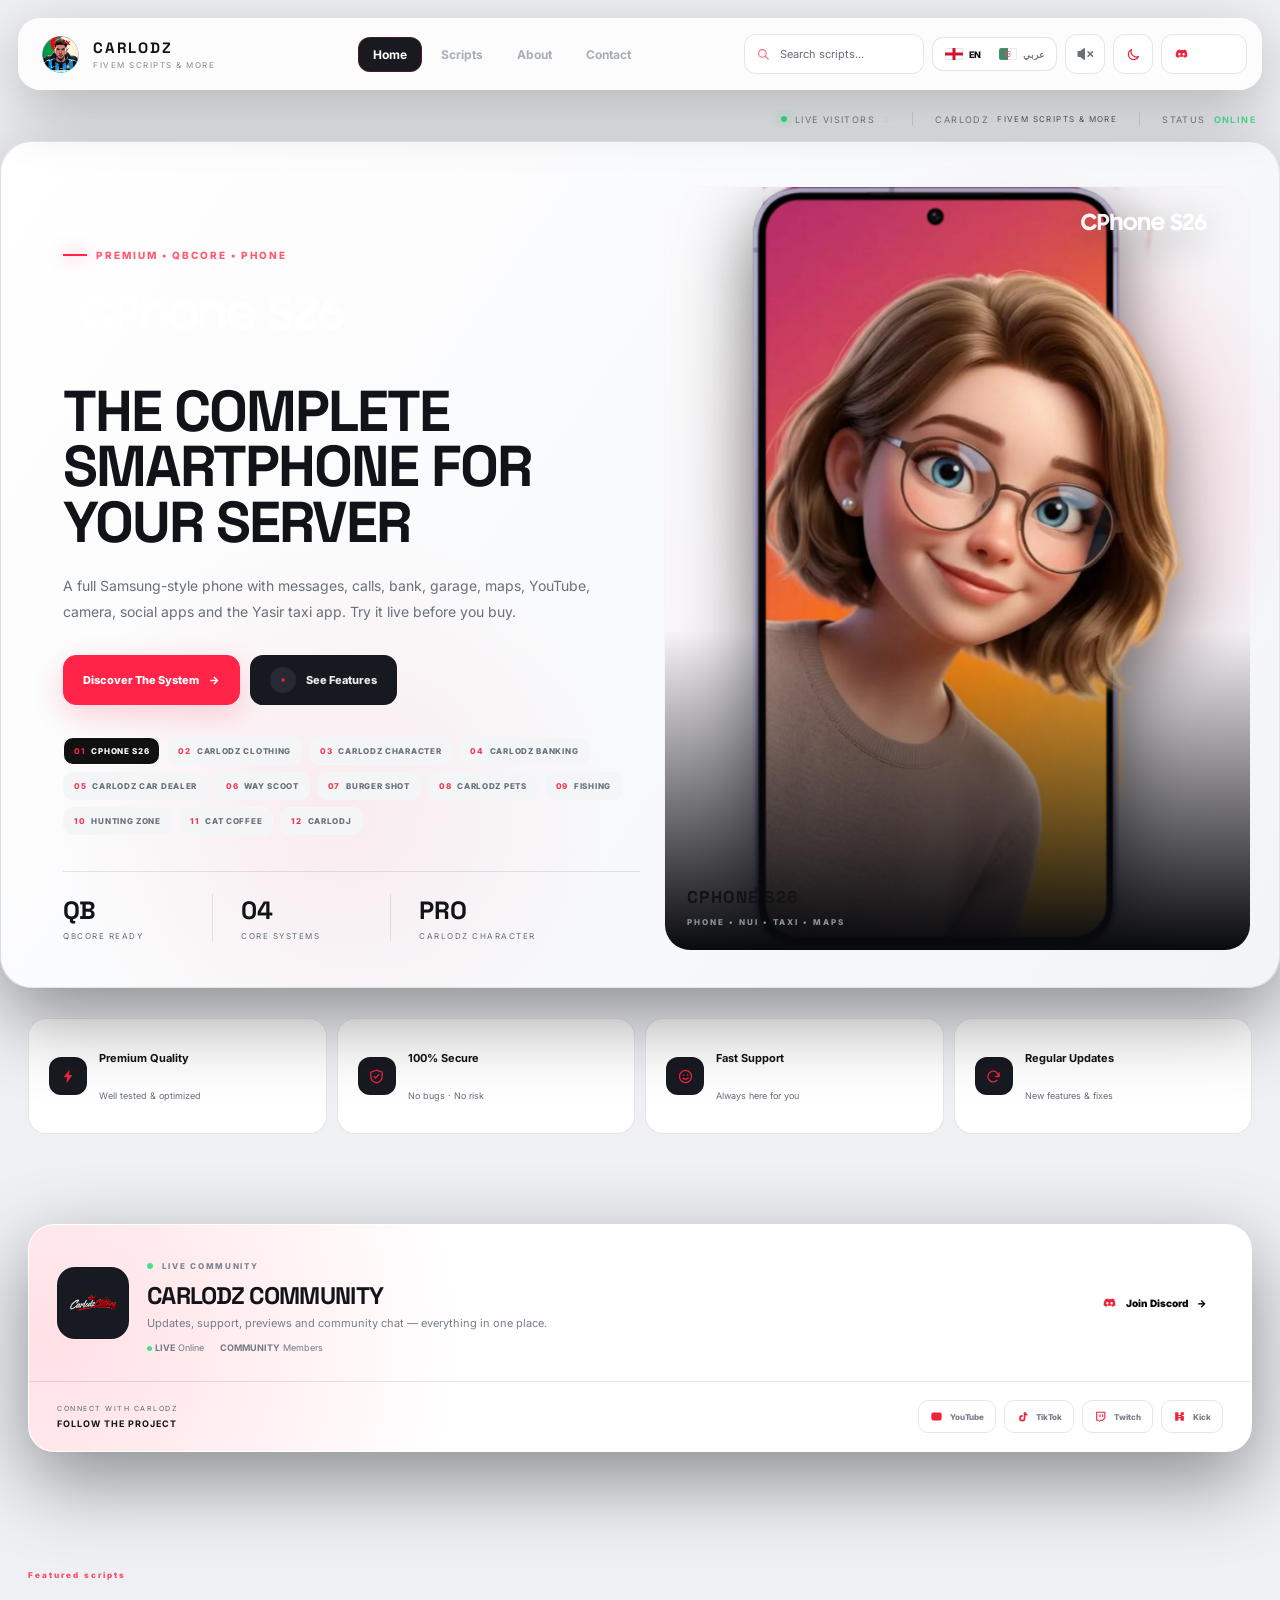
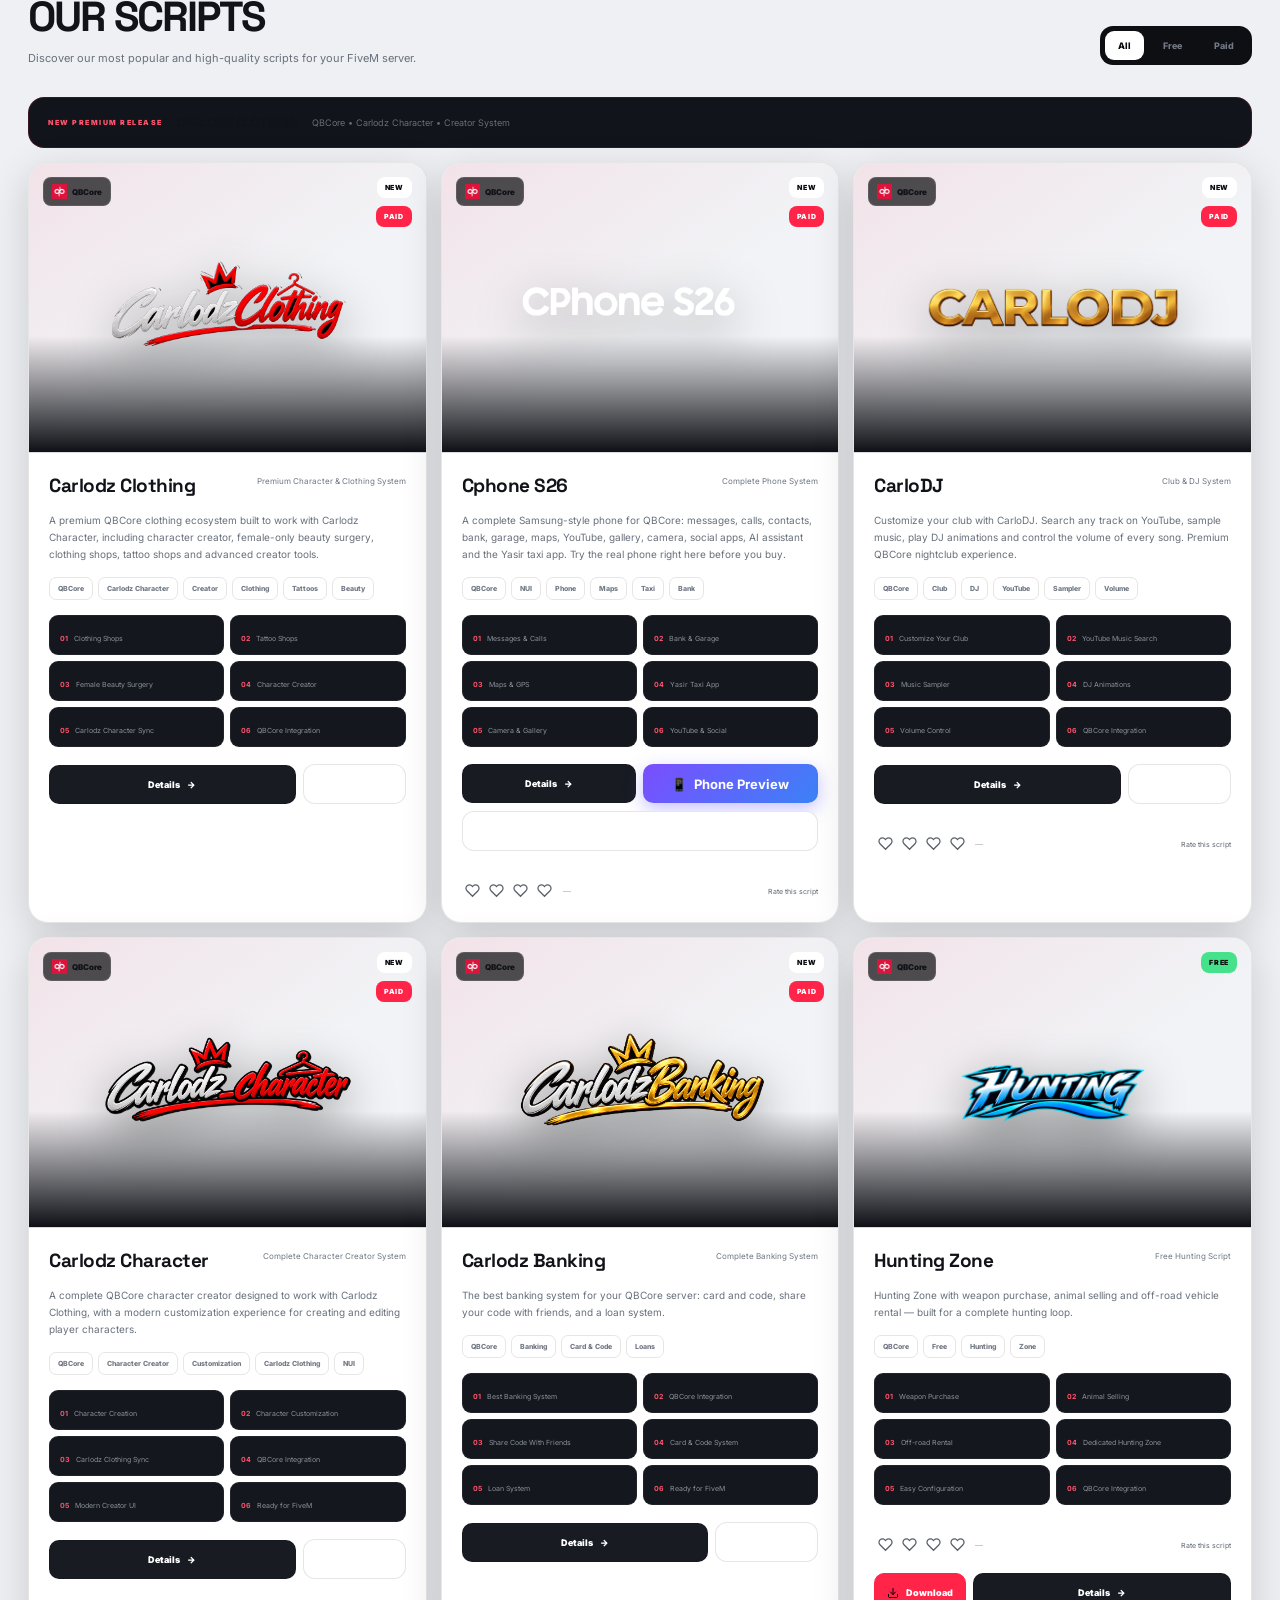
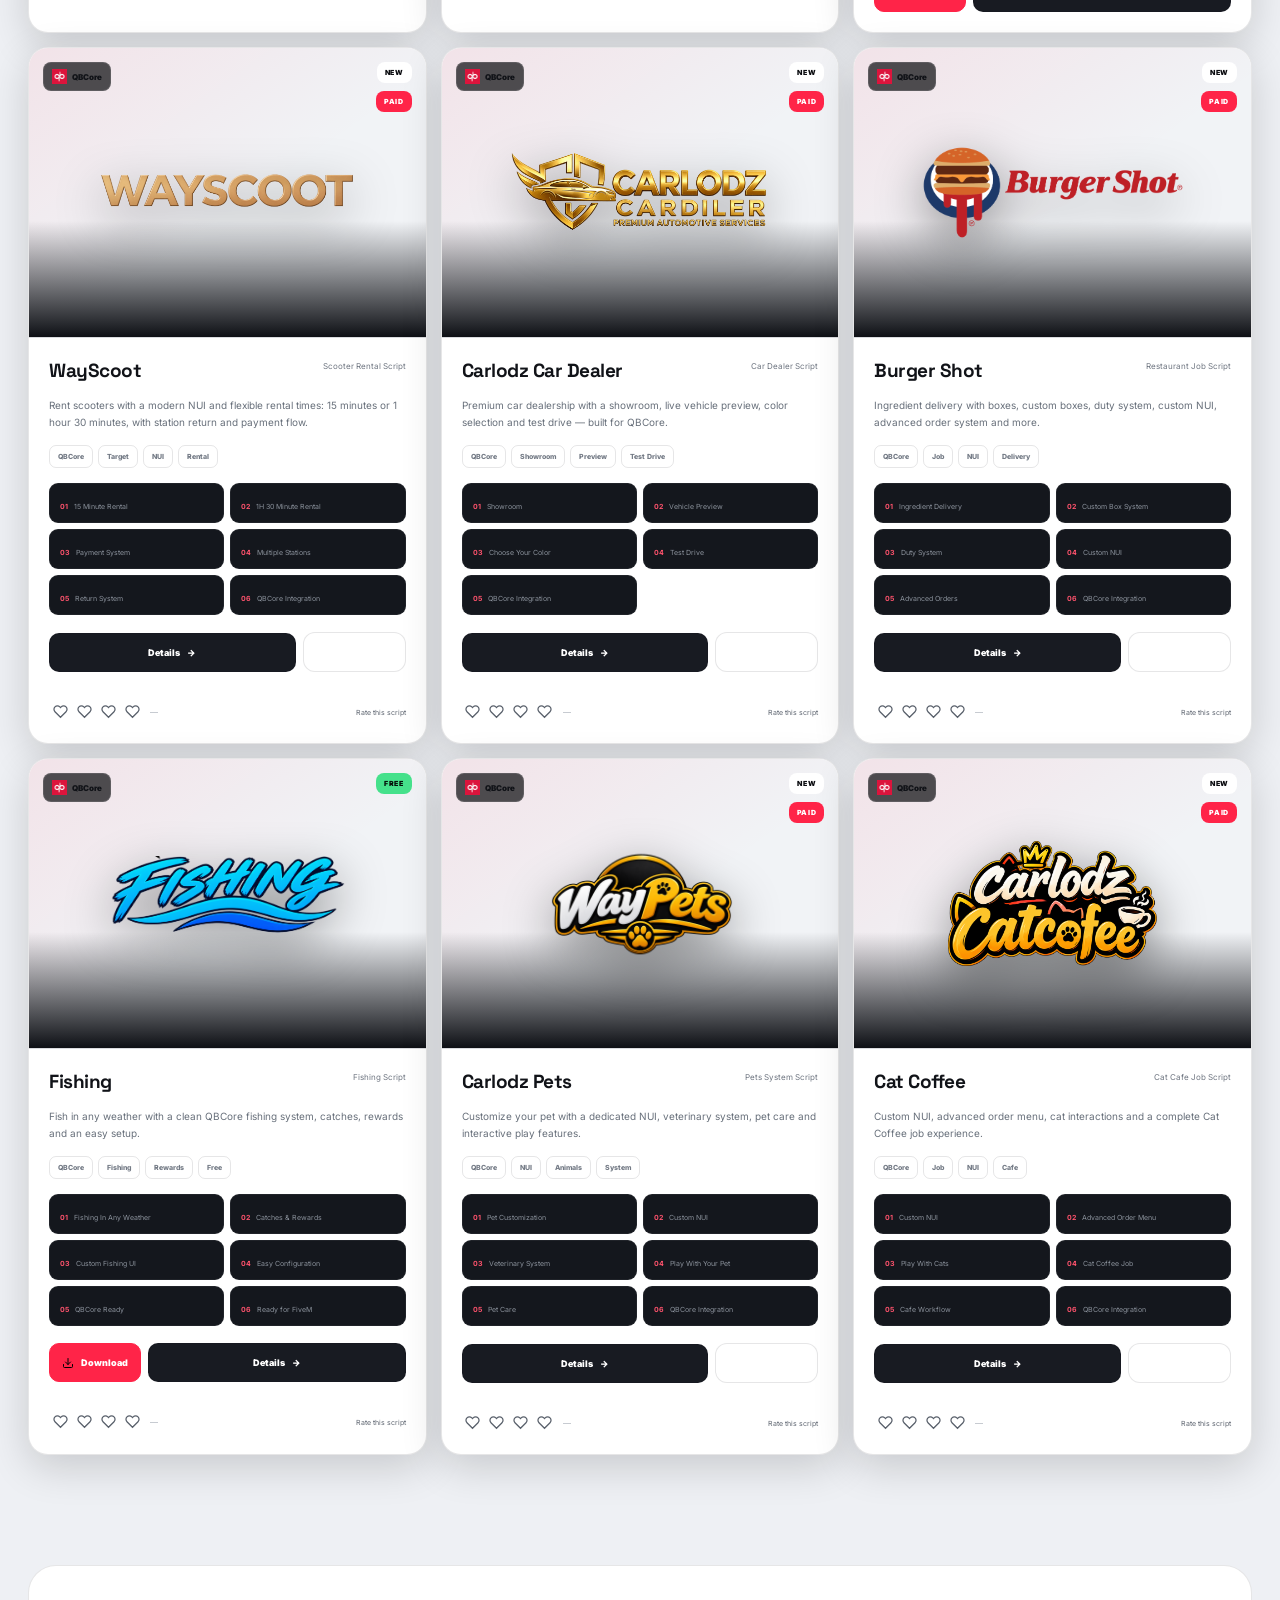
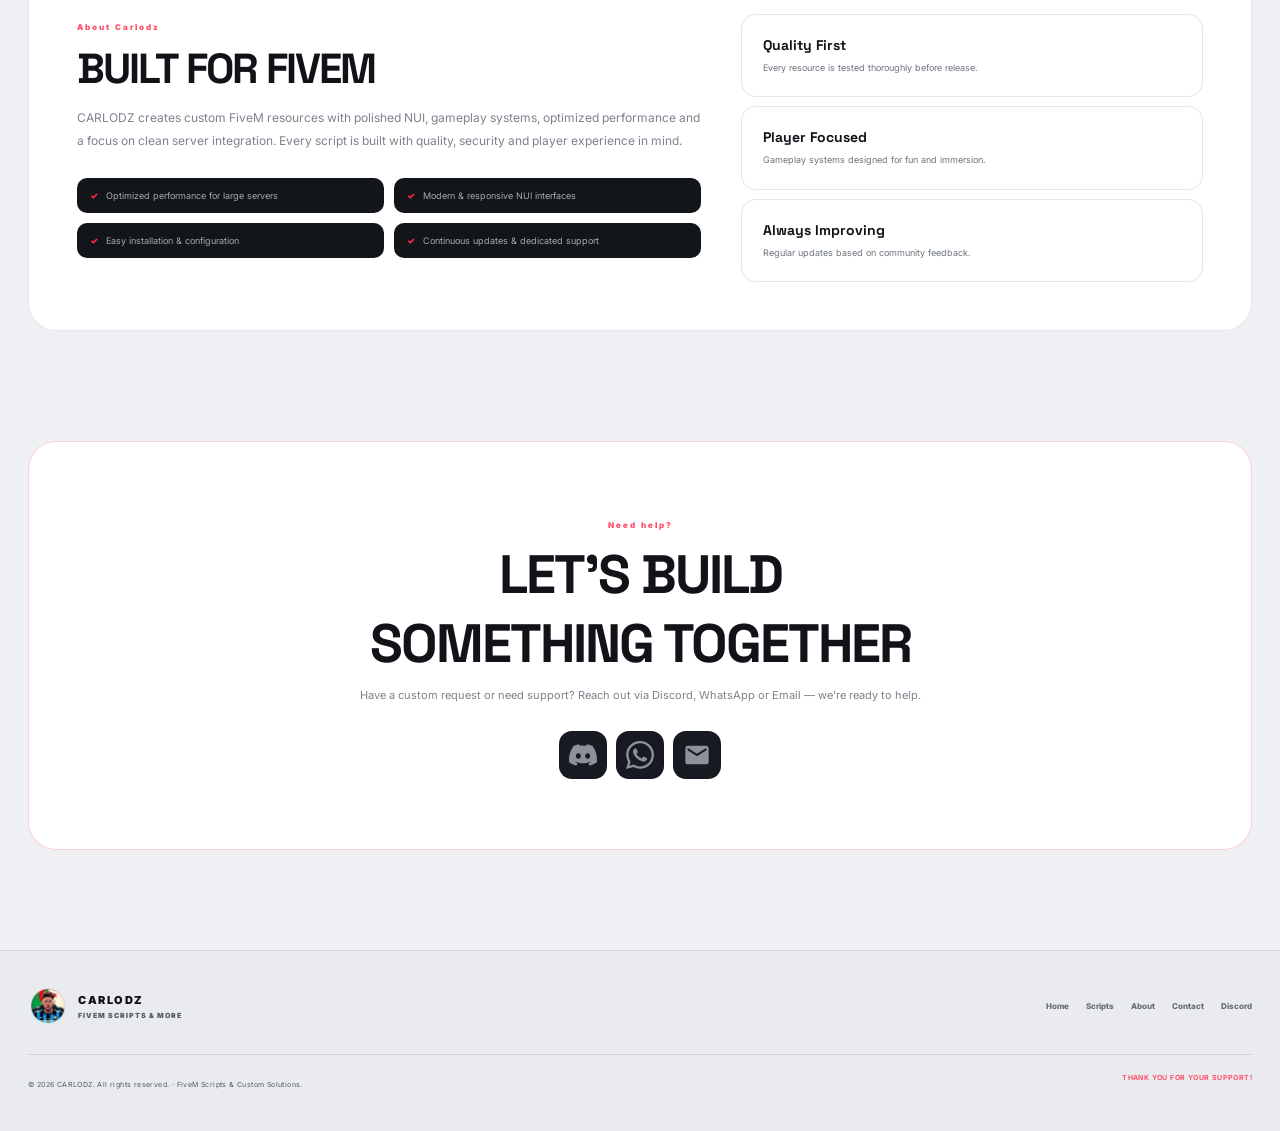
==== commit 5361dce3: "Add files via upload Signed-off-by: Carlodz <benrabahazzedine@gmail.com>" ====
--- a/index.html
+++ b/index.html
@@ -4,7 +4,7 @@
 <head>
 <meta charset="utf-8">
 <meta name="viewport" content="width=device-width,initial-scale=1,viewport-fit=cover,user-scalable=yes">
-<meta name="theme-color" content="#07080c">
+<meta name="theme-color" content="#f6f7f9">
 <meta name="mobile-web-app-capable" content="yes">
 <meta name="apple-mobile-web-app-capable" content="yes">
 <meta name="apple-mobile-web-app-status-bar-style" content="black-translucent">
@@ -15,12 +15,12 @@
 <meta property="og:type" content="website">
 <link rel="manifest" href="manifest.json">
 <title>CARLODZ Clothing — Premium QBCore Character System</title>
-<link rel="stylesheet" href="style.css?v=20261001-paid-v8">
+<link rel="stylesheet" href="style.css?v=20261007-redesign-v3">
 <link rel="icon" type="image/svg+xml" href="assets/carlodz.svg">
 <link rel="preconnect" href="https://fonts.googleapis.com">
 <link rel="preconnect" href="https://fonts.gstatic.com" crossorigin>
 </head>
-<body>
+<body class="light-theme">
 <div class="loader" id="loader">
   <div class="loader-inner">
     <img src="assets/carlodz-logo.png" alt="CARLODZ">
@@ -93,7 +93,7 @@
     <div class="hero-copy">
       <div class="eyebrow" id="heroEyebrow">PREMIUM • QBCORE • CARLODZ CHARACTER</div>
       <img class="hero-brand-logo" id="heroBrandLogo" src="assets/carlodz-clothing-logo.png" alt="Carlodz Clothing">
-      <h2 id="heroSubtitle">THE COMPLETE CHARACTER STYLE SYSTEM</h2>
+      <h2 id="heroSubtitle">The complete character style system</h2>
       <p id="heroDescription">Upgrade your FiveM server with a premium clothing and character experience: clothing shops, tattoo shops, female-only beauty & plastic surgery, and a powerful character creator — fully designed to work with Carlodz Character.</p>
       <div class="hero-buttons">
         <a class="btn-primary" href="#scripts"><span>Discover The System</span> <span>→</span></a>
@@ -179,7 +179,7 @@
     <div class="section-title">
       <div>
         <small data-i18n="scripts_small">FEATURED SCRIPTS</small>
-        <h2 data-i18n="scripts_title">OUR <em>SCRIPTS</em></h2>
+        <h2 data-i18n="scripts_title">Our scripts</h2>
         <p data-i18n="scripts_desc">Discover our most popular and high-quality scripts for your FiveM server.</p>
       </div>
       <div class="filter-bar">
@@ -632,7 +632,7 @@
     <div class="about-inner">
       <div class="about-text">
         <small data-i18n="about_small">ABOUT CARLODZ</small>
-        <h2 data-i18n="about_title">BUILT FOR <em>FIVEM</em></h2>
+        <h2 data-i18n="about_title">Built for FiveM</h2>
         <p data-i18n="about_desc">CARLODZ creates custom FiveM resources with polished NUI, gameplay systems, optimized performance and a focus on clean server integration. Every script is built with quality, security and player experience in mind.</p>
         <ul class="about-list">
           <li data-i18n="about_li1">Optimized performance for large servers</li>
@@ -661,7 +661,7 @@
   <section class="contact" id="contact">
     <div class="contact-inner">
       <small data-i18n="contact_small">NEED HELP?</small>
-      <h2 data-i18n="contact_title">LET'S BUILD<br><em>SOMETHING</em></h2>
+      <h2 data-i18n="contact_title">Let's build<br>something together</h2>
       <p data-i18n="contact_desc">Have a custom request or need support? Reach out via Discord, WhatsApp or Email — we're ready to help.</p>
       <div class="contact-icons">
         <a class="contact-icon-btn discord-icon" href="https://discord.gg/Q4Z2M2veAD" target="_blank" rel="noopener" title="Discord" aria-label="Discord">
@@ -728,7 +728,7 @@
   </section>
 </div>
 
-<script src="app.js" defer></script>
+<script src="app.js?v=20261007-redesign-v3" defer></script>
 
 
 <div class="details-modal" id="detailsModal" aria-hidden="true">
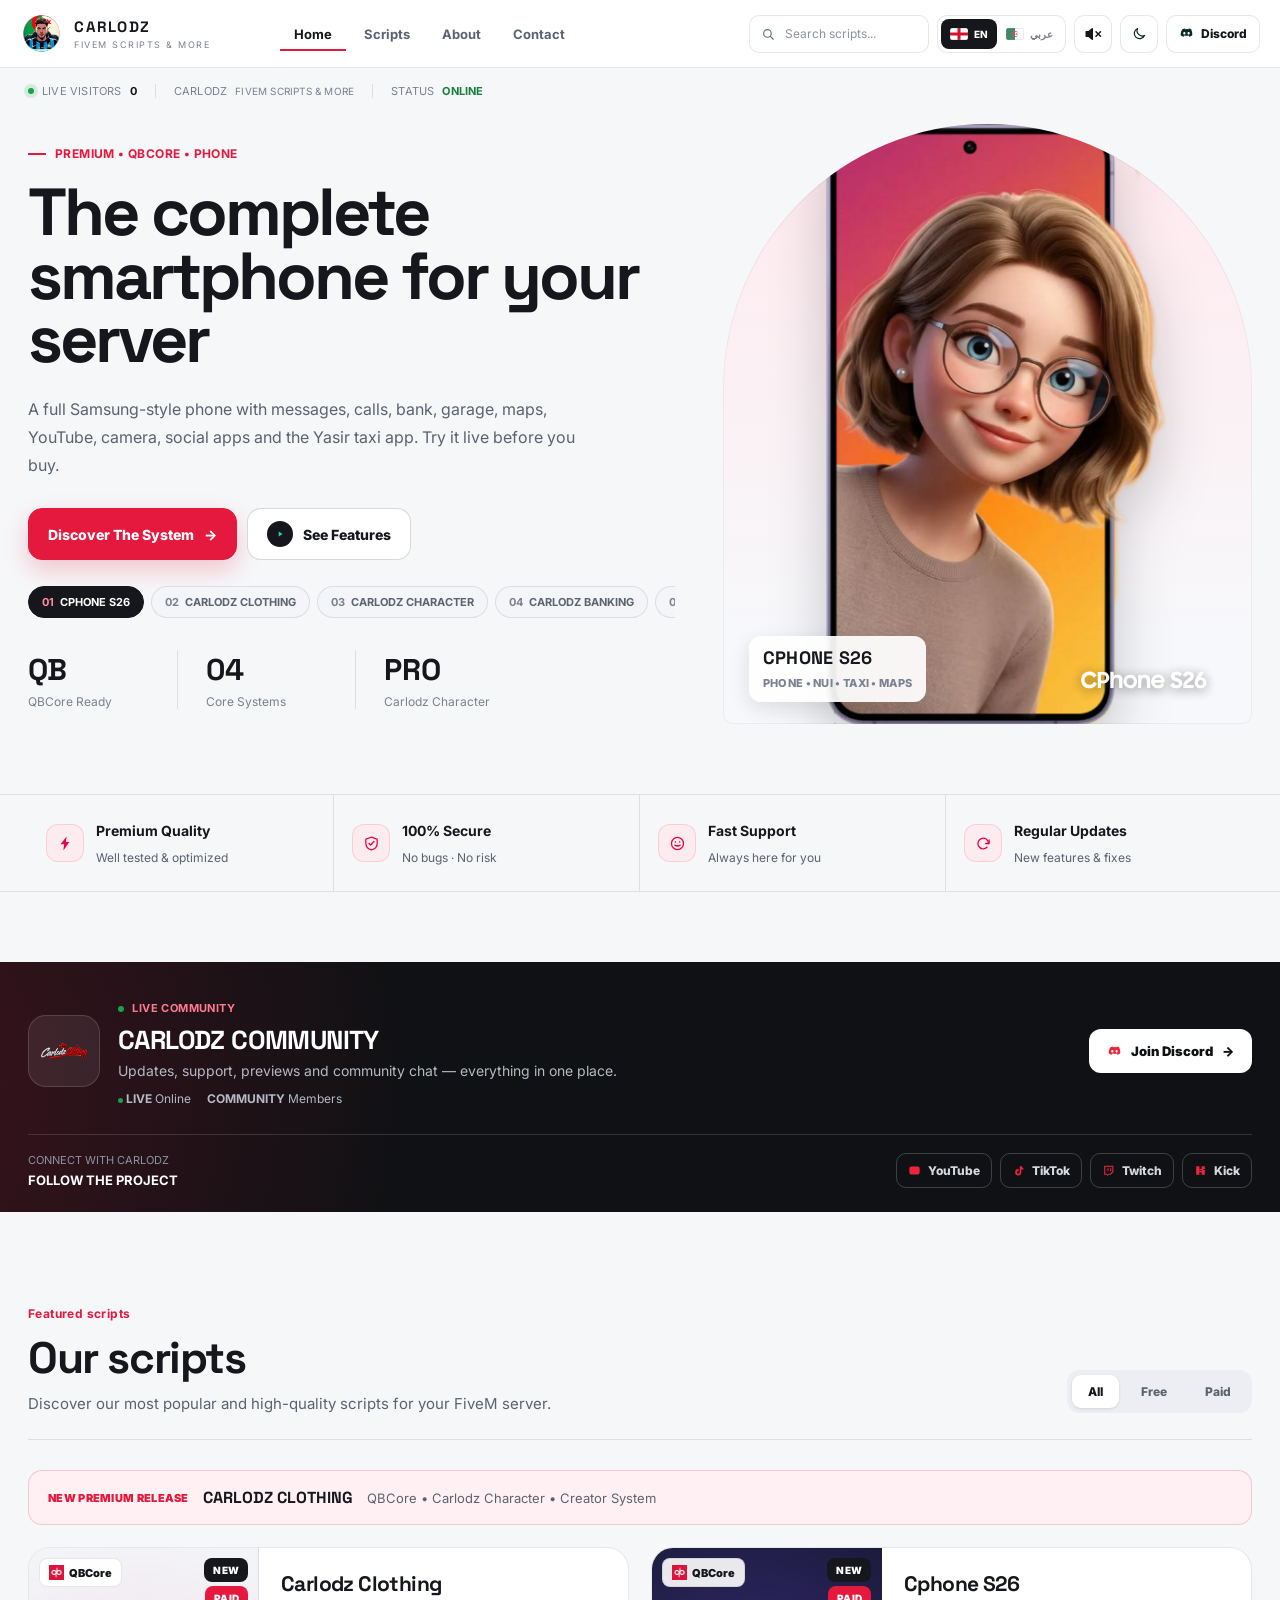
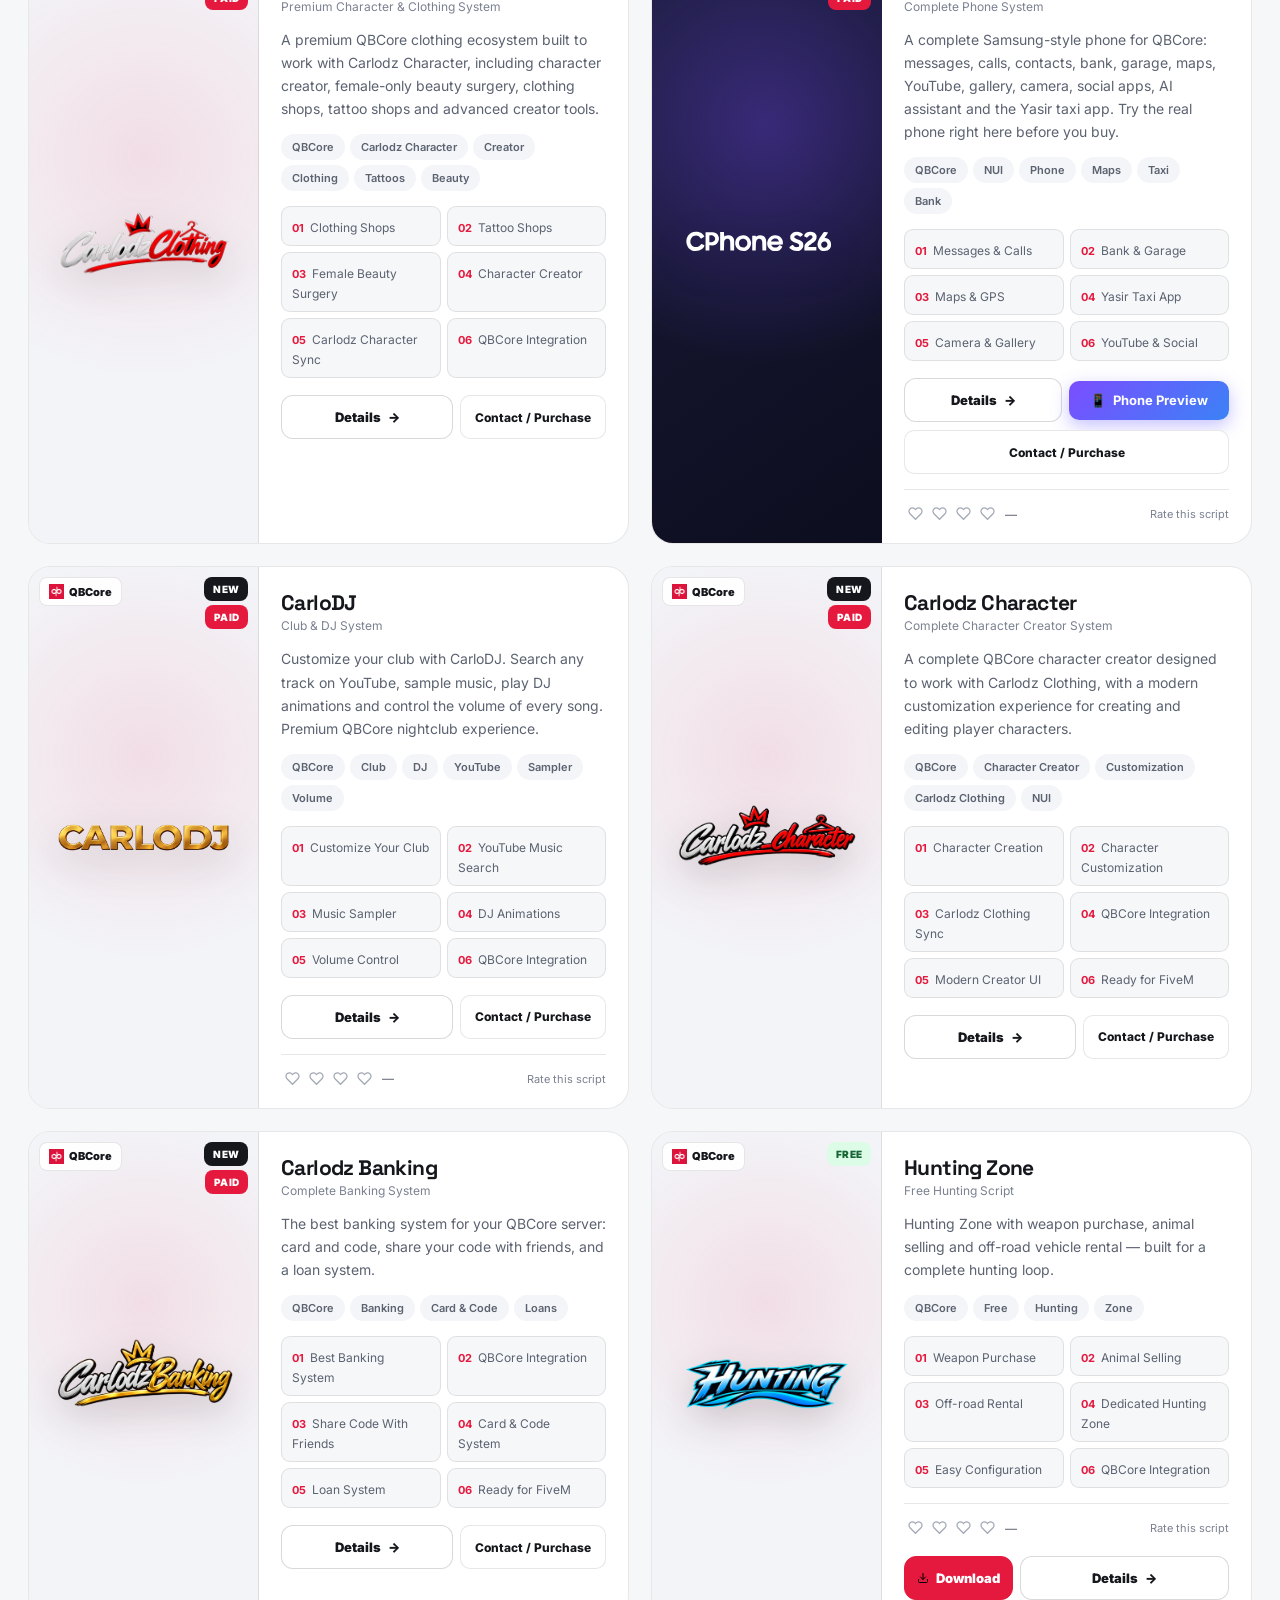
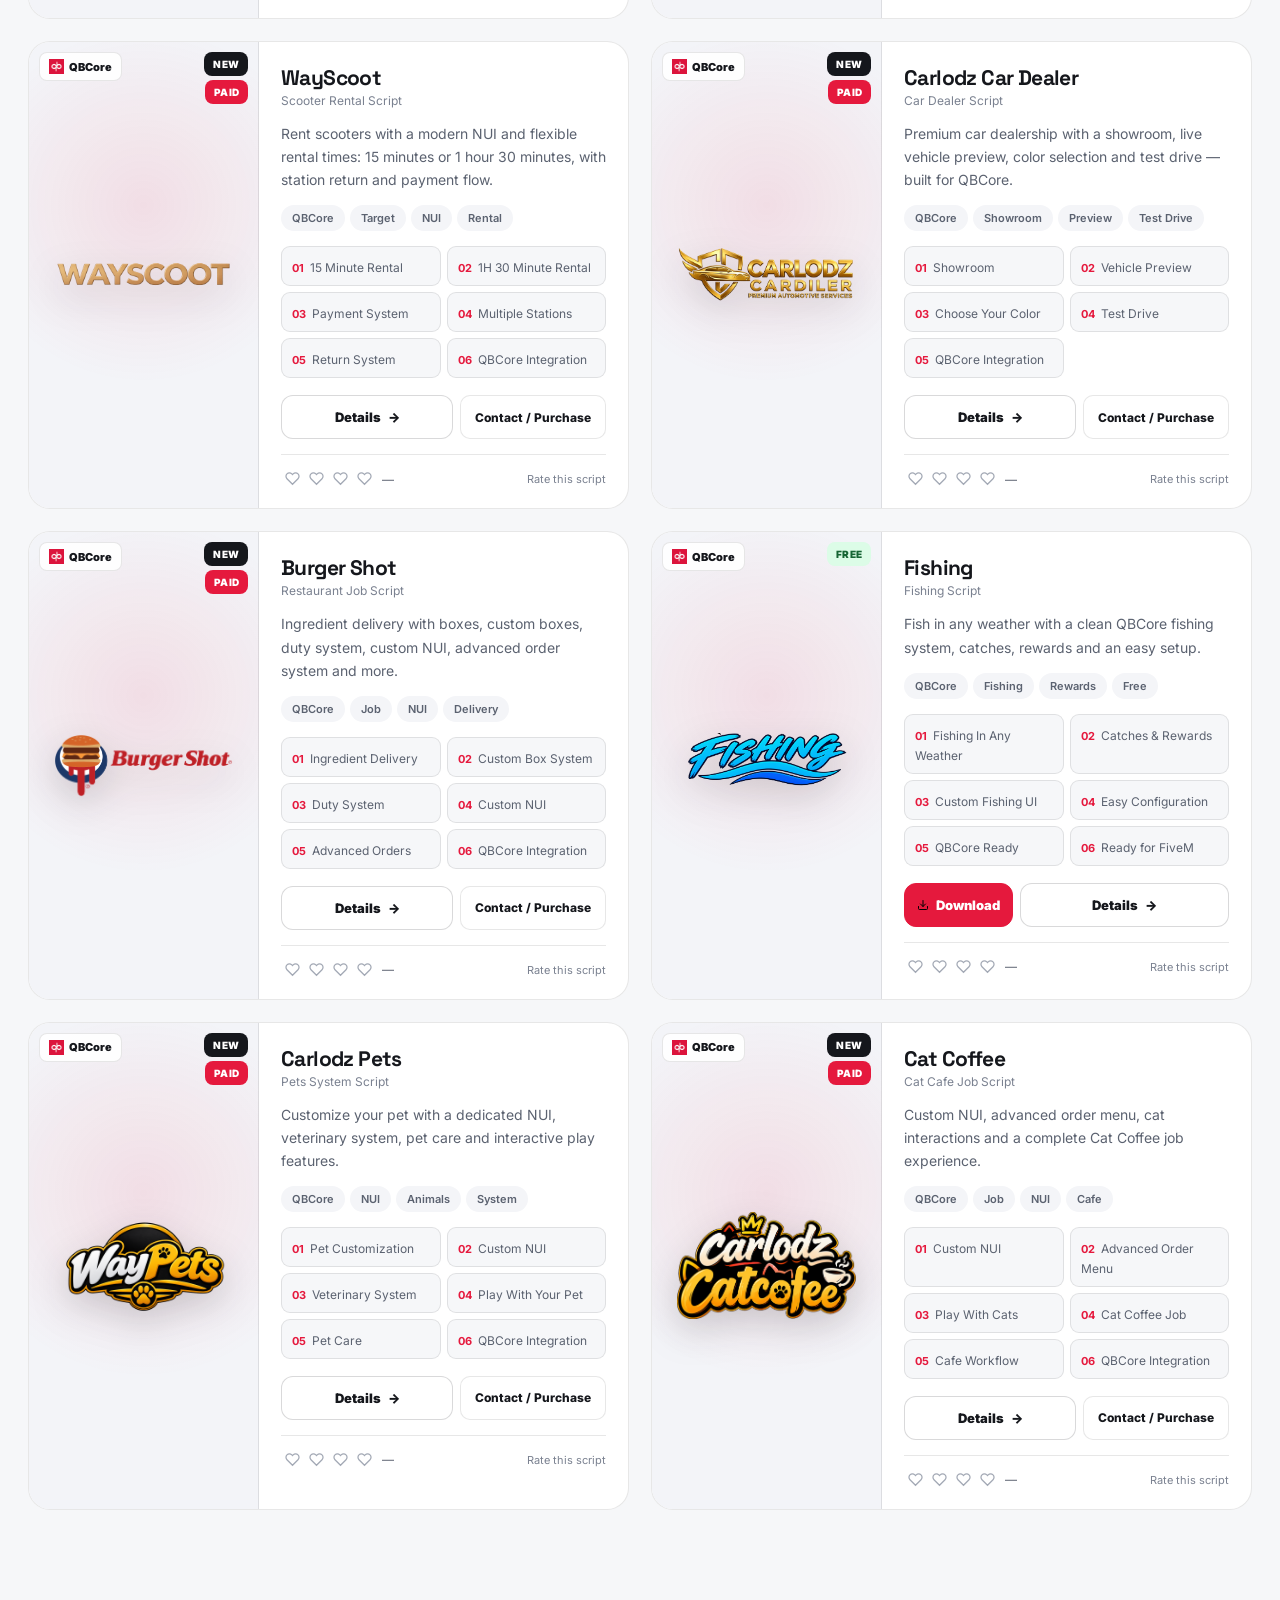
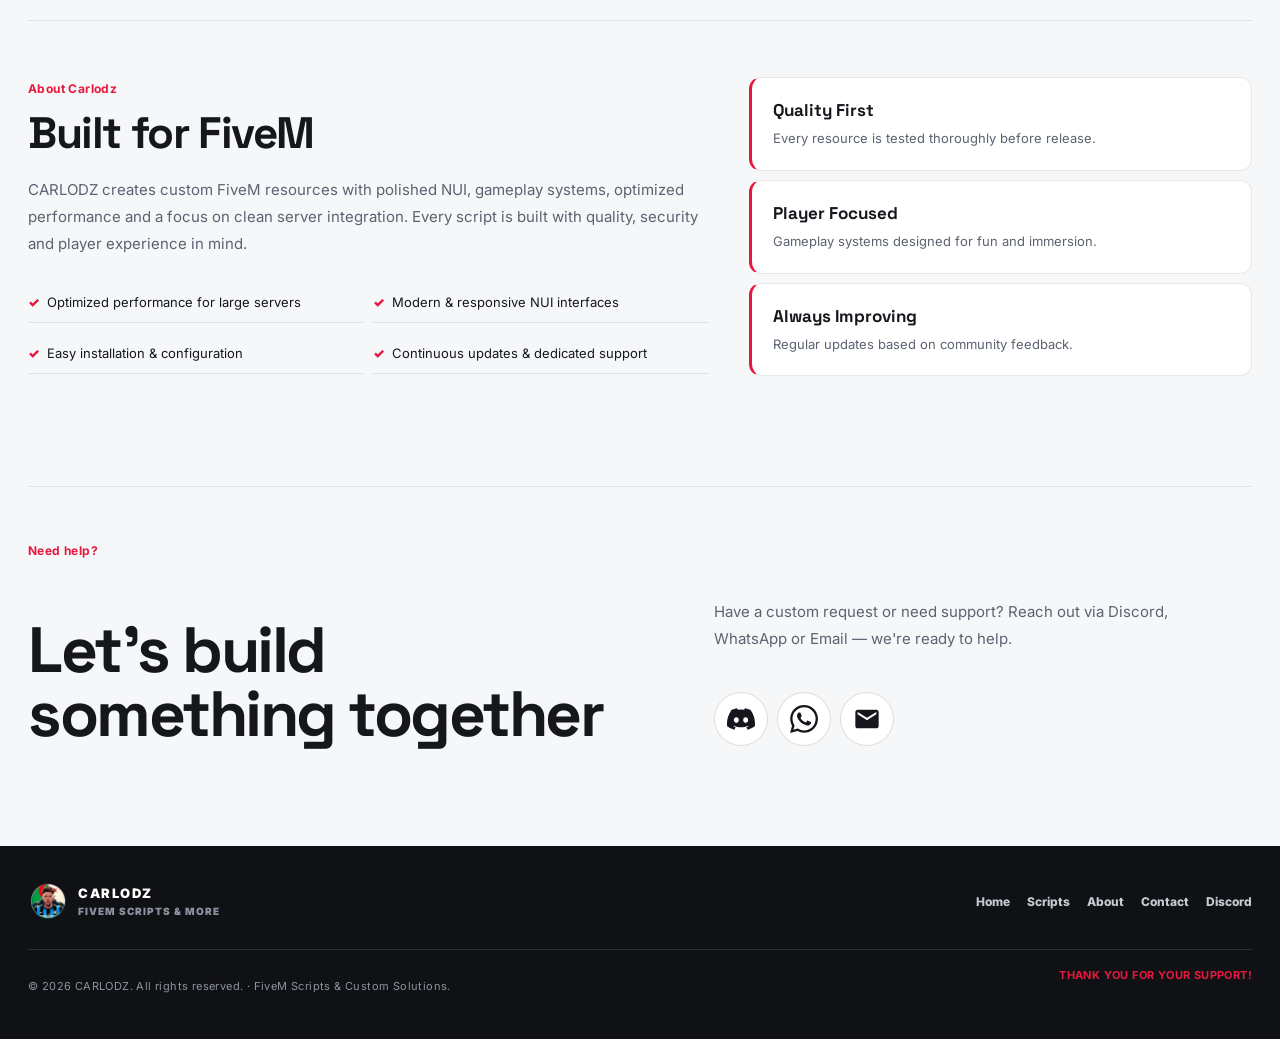
==== commit 28c30933: "Add files via upload Signed-off-by: Carlodz <benrabahazzedine@gmail.com>" ====
--- a/index.html
+++ b/index.html
@@ -15,7 +15,7 @@
 <meta property="og:type" content="website">
 <link rel="manifest" href="manifest.json">
 <title>CARLODZ Clothing — Premium QBCore Character System</title>
-<link rel="stylesheet" href="style.css?v=20261007-redesign-v3">
+<link rel="stylesheet" href="style.css?v=20261007-night-v4">
 <link rel="icon" type="image/svg+xml" href="assets/carlodz.svg">
 <link rel="preconnect" href="https://fonts.googleapis.com">
 <link rel="preconnect" href="https://fonts.gstatic.com" crossorigin>
@@ -728,7 +728,7 @@
   </section>
 </div>
 
-<script src="app.js?v=20261007-redesign-v3" defer></script>
+<script src="app.js?v=20261007-night-v4" defer></script>
 
 
 <div class="details-modal" id="detailsModal" aria-hidden="true">
--- a/style.css
+++ b/style.css
@@ -1,4 +1,4 @@
-
+@import url('https://fonts.googleapis.com/css2?family=Inter:wght@400;500;600;700;800&family=Bricolage+Grotesque:opsz,wght@12..96,500;600;700;800&family=Space+Grotesk:wght@500;600;700&display=swap');
 @import url('https://fonts.googleapis.com/css2?family=Inter:wght@400;500;600;700;800;900&family=Space+Grotesk:wght@500;600;700&display=swap');
 
 :root{
@@ -113,3 +113,407 @@
 .pv-scale{position:relative;overflow:visible}
 .pv-scale iframe{position:absolute;left:0;top:0;width:340px;height:690px;border:0;background:transparent;transform-origin:0 0;color-scheme:normal}
 @media(max-width:860px){.pv-panel{flex-direction:column;gap:12px;padding:46px 12px 14px;overflow-y:auto;width:100%;align-items:center;justify-content:flex-start}.pv-stage{order:-1}.pv-side{max-width:none;min-width:0;width:100%}.pv-side h2,.pv-lead{display:none}.pv-chips{margin-bottom:10px}.pv-tip{display:none}.pv-close{right:8px;top:6px}}
+
+/* =====================================================
+   CARLODZ — Clean light theme (default)
+   Tokens: paper #f6f7f9 · surface #fff · ink #15171c · muted #5b6270 · accent #e5193d
+   ===================================================== */
+body.light-theme{
+  --bg:#f6f7f9;--panel:#fff;--panel2:#f1f3f6;--white:#15171c;--muted:#5b6270;--soft:#7a8190;
+  --red:#e5193d;--red2:#ff3d5c;--line:rgba(21,23,28,.1);--glass:rgba(255,255,255,.8);
+  --shadow:0 18px 50px rgba(21,23,28,.08);
+  --head:'Bricolage Grotesque','Space Grotesk',Inter,system-ui,sans-serif;
+  background:var(--bg);color:var(--white)
+}
+body.light-theme .loader{background:#fff}
+body.light-theme .loader-bar{background:#e6e8ed}
+
+/* headings: sentence case, tighter tracking, new display face */
+body.light-theme .hero-copy h2,body.light-theme .section-title h2,body.light-theme .about h2,body.light-theme .contact h2,
+body.light-theme .card-meta h3,body.light-theme .details-content h2,body.light-theme .discord-server-info h2,
+body.light-theme .hero-stats strong,body.light-theme .brand b,body.light-theme .highlight-box strong,body.light-theme .character-label{font-family:var(--head)}
+body.light-theme .hero-copy h2{text-transform:none;letter-spacing:-2.2px;line-height:1;font-weight:800;color:var(--white)}
+body.light-theme .section-title h2,body.light-theme .about h2,body.light-theme .contact h2{text-transform:none;letter-spacing:-1.4px;font-weight:800;font-size:44px}
+body.light-theme .section-title h2 em,body.light-theme .about h2 em,body.light-theme .contact h2 em{color:inherit}
+body.light-theme .eyebrow,body.light-theme .section-title small,body.light-theme .about-text>small,body.light-theme .contact>div>small,
+body.light-theme .details-kicker,body.light-theme .discord-kicker{color:var(--red);letter-spacing:.4px;text-transform:none;font-size:12px;font-weight:700}
+body.light-theme .eyebrow:before{box-shadow:none;height:2px;width:18px}
+
+/* top bar */
+body.light-theme .topbar{background:rgba(255,255,255,.86);border-color:var(--line);box-shadow:0 8px 30px rgba(21,23,28,.06)}
+body.light-theme .topbar.scrolled{background:rgba(255,255,255,.96);box-shadow:0 12px 40px rgba(21,23,28,.1)}
+body.light-theme .brand b{letter-spacing:1.5px;color:var(--white)}
+body.light-theme .brand small{color:var(--soft);font-size:9px}
+body.light-theme .topbar nav a{color:var(--muted);font-size:13px}
+body.light-theme .topbar nav a:hover,body.light-theme .topbar nav a.active{color:var(--white);background:#eef0f4}
+body.light-theme .topbar nav a.active{box-shadow:inset 0 -2px 0 var(--red)}
+body.light-theme .search,body.light-theme .lang-switch,body.light-theme .icon-btn,body.light-theme .discord-top,body.light-theme .hamburger,body.light-theme .music-btn{background:#fff;border-color:var(--line);color:var(--white)}
+body.light-theme .search input{color:var(--white);font-size:12px}
+body.light-theme .search input::placeholder{color:#8b92a0}
+body.light-theme .search img,body.light-theme .icon-btn img,body.light-theme .discord-top img,body.light-theme .hamburger img{filter:invert(1) brightness(.2)}
+body.light-theme .lang-btn{color:var(--soft);font-size:10px}
+body.light-theme .lang-btn.active{background:var(--white);color:#fff}
+body.light-theme .discord-top{font-size:12px}
+body.light-theme .music-btn:hover{color:var(--white);border-color:rgba(21,23,28,.25)}
+body.light-theme .music-btn.on{color:var(--red);border-color:rgba(229,25,61,.4);box-shadow:0 0 0 4px rgba(229,25,61,.08)}
+
+/* visitor strip */
+body.light-theme .visitor-strip{color:var(--soft);font-size:11px;letter-spacing:.2px}
+body.light-theme .visitor-item strong{color:var(--white);font-size:11px}
+body.light-theme .visitor-sub{color:var(--soft);font-size:10px}
+body.light-theme .visitor-dot{background:#16a34a;box-shadow:0 0 0 4px rgba(22,163,74,.15)}
+body.light-theme .online-text{color:#15803d!important}
+
+/* hero */
+body.light-theme .hero{background:#fff;border-color:var(--line);box-shadow:var(--shadow)}
+body.light-theme .hero-bg{background:radial-gradient(circle at 78% 40%,rgba(229,25,61,.09),transparent 34%),radial-gradient(circle at 10% 90%,rgba(21,23,28,.035),transparent 30%)}
+body.light-theme .hero-grid{opacity:.5;background-image:linear-gradient(rgba(21,23,28,.045) 1px,transparent 1px),linear-gradient(90deg,rgba(21,23,28,.045) 1px,transparent 1px)}
+body.light-theme .hero-copy p{color:var(--muted);font-size:16px;line-height:1.75}
+body.light-theme .btn-primary,body.light-theme .btn-ghost{font-size:14px;min-height:52px;border-radius:14px}
+body.light-theme .btn-primary{box-shadow:0 10px 24px rgba(229,25,61,.22)}
+body.light-theme .btn-ghost{background:#fff;color:var(--white);border-color:rgba(21,23,28,.16)}
+body.light-theme .btn-ghost:hover{background:#f1f3f6;border-color:rgba(21,23,28,.28)}
+body.light-theme .btn-ghost i{background:var(--white)}
+body.light-theme .btn-ghost i img{filter:invert(1)}
+body.light-theme .hero-script-pill{background:#f4f5f8;border-color:var(--line);color:var(--muted);font-size:11px;letter-spacing:0;font-weight:700;border-radius:999px;padding:8px 13px}
+body.light-theme .hero-script-pill span{color:var(--soft)}
+body.light-theme .hero-script-pill:hover{background:#eceef3;color:var(--white)}
+body.light-theme .hero-script-pill.active{background:var(--white);color:#fff;border-color:var(--white)}
+body.light-theme .hero-script-pill.active span{color:#ff8da0}
+body.light-theme .hero-stats{border-top-color:var(--line)}
+body.light-theme .hero-stats strong{font-size:30px}
+body.light-theme .hero-stats span{color:var(--soft);text-transform:none;font-size:12px;letter-spacing:0}
+body.light-theme .hero-character{background:linear-gradient(160deg,#fdeef1 0%,#f4f5f9 60%,#eef0f5 100%);border-color:var(--line)}
+body.light-theme .hero-character:after{background:linear-gradient(transparent,rgba(244,245,249,.9))}
+body.light-theme .character-glow{background:radial-gradient(circle,rgba(229,25,61,.2),rgba(229,25,61,.03) 45%,transparent 70%)}
+body.light-theme .hero-reference{filter:drop-shadow(0 22px 28px rgba(21,23,28,.22))}
+body.light-theme .hero-logo-overlay{filter:drop-shadow(0 6px 12px rgba(21,23,28,.18))}
+body.light-theme .character-label{color:var(--white);font-size:18px;letter-spacing:.3px}
+body.light-theme .character-label em{color:var(--soft);font-size:11px;letter-spacing:.3px}
+
+/* feature rail */
+body.light-theme .feature-item{background:#fff;border-color:var(--line);box-shadow:0 1px 2px rgba(21,23,28,.04)}
+body.light-theme .feature-item b{background:#fdecef;border-color:rgba(229,25,61,.14)}
+body.light-theme .feature-item b img{filter:invert(21%) sepia(88%) saturate(3600%) hue-rotate(338deg) brightness(92%)}
+body.light-theme .feature-item strong{font-size:14px;color:var(--white)}
+body.light-theme .feature-item span{font-size:12px;color:var(--muted)}
+
+/* discord */
+body.light-theme .unified-discord{background:#fff;border-color:var(--line)}
+body.light-theme .discord-card-glow{background:radial-gradient(circle at 15% 50%,rgba(88,101,242,.08),transparent 30%)}
+body.light-theme .discord-server-icon{background:#f4f5f8;border-color:var(--line)}
+body.light-theme .discord-kicker{font-size:11px}
+body.light-theme .discord-server-info h2{font-size:26px;letter-spacing:-.6px}
+body.light-theme .discord-server-info p{color:var(--muted);font-size:14px}
+body.light-theme .discord-stats{color:var(--muted);font-size:12px}
+body.light-theme .discord-community-dot,body.light-theme .discord-status-dot{background:#16a34a}
+body.light-theme .discord-join{background:var(--white);color:#fff;font-size:13px;padding:14px 18px}
+body.light-theme .discord-join img{filter:invert(1)}
+body.light-theme .discord-bottom{border-top-color:var(--line)}
+body.light-theme .discord-bottom small{font-size:11px;letter-spacing:0;color:var(--soft)}
+body.light-theme .discord-bottom strong{font-size:13px;letter-spacing:0}
+body.light-theme .socials a{color:var(--muted);font-size:12px;background:#fff}
+body.light-theme .socials a:hover{color:var(--white);border-color:rgba(21,23,28,.3)}
+
+/* scripts */
+body.light-theme .section-title p{font-size:15px;color:var(--muted)}
+body.light-theme .filter-bar{background:#eceef3;border-color:transparent}
+body.light-theme .filter-btn{color:var(--muted);font-size:12px;padding:9px 16px}
+body.light-theme .filter-btn.active{background:#fff;color:var(--white);box-shadow:0 1px 3px rgba(21,23,28,.12)}
+body.light-theme .clothing-feature-banner{background:#fff1f3;border-color:rgba(229,25,61,.2)}
+body.light-theme .clothing-banner-kicker{font-size:11px;letter-spacing:.3px;color:var(--red)}
+body.light-theme .clothing-feature-banner strong{font-family:var(--head);font-size:16px}
+body.light-theme .clothing-feature-banner>span:last-child{font-size:13px;color:var(--muted)}
+body.light-theme .script-card{background:#fff;border-color:var(--line);box-shadow:0 1px 2px rgba(21,23,28,.04),0 10px 30px rgba(21,23,28,.05)}
+body.light-theme .script-card:hover{transform:translateY(-4px);border-color:rgba(21,23,28,.18);box-shadow:0 22px 50px rgba(21,23,28,.12)}
+body.light-theme .script-card .cover{background:radial-gradient(circle at 50% 35%,rgba(229,25,61,.1),transparent 55%),#f3f4f8;border-bottom-color:var(--line)}
+body.light-theme .cover:before{background:none}
+body.light-theme .cover:after{background:linear-gradient(transparent,#fff)}
+body.light-theme .cover-logo{filter:drop-shadow(0 12px 18px rgba(21,23,28,.18))}
+body.light-theme .qbcore-badge{background:rgba(255,255,255,.9);border-color:var(--line);color:var(--white);font-size:11px;padding:6px 9px}
+body.light-theme .badge{font-size:10px;letter-spacing:.2px;padding:6px 9px}
+body.light-theme .badge.new{background:var(--white);color:#fff}
+body.light-theme .badge.free{background:#dcfce7;color:#166534}
+body.light-theme .card-meta h3{font-size:21px;letter-spacing:-.6px;color:var(--white)}
+body.light-theme .card-meta p{font-size:12px;color:var(--soft)}
+body.light-theme .desc{font-size:14px;line-height:1.65;color:var(--muted)}
+body.light-theme .tags span,body.light-theme .details-tags span{font-size:11px;color:var(--muted);background:#f4f5f8;border-color:transparent;border-radius:999px;padding:5px 10px;font-weight:600}
+body.light-theme .clothing-feature-grid div{background:#f6f7f9;border-color:var(--line)}
+body.light-theme .clothing-feature-grid b{font-size:11px;color:var(--red)}
+body.light-theme .clothing-feature-grid span{font-size:12px;color:var(--muted)}
+body.light-theme .details-btn,body.light-theme .download-btn,body.light-theme .purchase-btn{font-size:13px;min-height:44px;border-radius:12px}
+body.light-theme .details-btn{background:#fff;color:var(--white);border-color:rgba(21,23,28,.16)}
+body.light-theme .details-btn:hover{background:var(--white);color:#fff;border-color:var(--white)}
+body.light-theme .purchase-btn,body.light-theme .purchase-details-btn{font-size:13px}
+body.light-theme .phone-preview-btn{font-size:13px}
+body.light-theme .script-rating{border-top-color:var(--line)}
+body.light-theme .heart-btn svg{stroke:#a3a9b5}
+body.light-theme .rating-value{font-size:12px;color:var(--muted)}
+body.light-theme .script-rating small{font-size:11px;color:var(--soft)}
+
+/* about */
+body.light-theme .about-inner{background:#fff;border-color:var(--line);box-shadow:var(--shadow)}
+body.light-theme .about-text p{font-size:15px;color:var(--muted);line-height:1.8}
+body.light-theme .about-list li{font-size:13px;color:var(--white);background:#f6f7f9;border-color:transparent;border-radius:12px;padding:13px 14px}
+body.light-theme .about-list li:before{color:var(--red)}
+body.light-theme .highlight-box{background:#f6f7f9;border-color:transparent}
+body.light-theme .highlight-box strong{font-size:17px}
+body.light-theme .highlight-box span{font-size:13px;color:var(--muted)}
+
+/* contact + footer */
+body.light-theme .contact-inner{background:radial-gradient(circle at 50% 0,rgba(229,25,61,.1),transparent 45%),#fff;border-color:var(--line);box-shadow:var(--shadow)}
+body.light-theme .contact p{font-size:15px;color:var(--muted)}
+body.light-theme .contact-icon-btn{background:#f4f5f8;border-color:transparent;color:var(--muted)}
+body.light-theme .contact-icon-btn:hover{background:var(--white);color:#fff}
+body.light-theme footer{background:#fff;border-top-color:var(--line)}
+body.light-theme .footer-brand span{font-size:13px;color:var(--white)}
+body.light-theme .footer-brand small{font-size:10px;color:var(--soft)}
+body.light-theme .footer-links a{font-size:12px;color:var(--muted)}
+body.light-theme .footer-links a:hover{color:var(--white)}
+body.light-theme .footer-bottom{border-top-color:var(--line)}
+body.light-theme .footer-bottom p,body.light-theme .footer-bottom b{font-size:11px;color:var(--soft)}
+body.light-theme .footer-bottom b{color:var(--red)}
+
+/* details modal */
+body.light-theme .details-backdrop{background:rgba(21,23,28,.45)}
+body.light-theme .details-panel{background:#fff;border-color:var(--line);box-shadow:0 40px 100px rgba(21,23,28,.3)}
+body.light-theme .details-bg{opacity:.05}
+body.light-theme .details-close{background:#fff;border-color:var(--line);color:var(--white)}
+body.light-theme .details-video-wrap{background:#eef0f4;border-color:var(--line)}
+body.light-theme .details-video-placeholder{color:var(--soft);font-size:11px;letter-spacing:.3px}
+body.light-theme .details-content h2{font-size:40px;letter-spacing:-1.4px}
+body.light-theme .details-content p{font-size:15px;color:var(--muted)}
+
+/* mobile menu */
+@media(max-width:1120px){body.light-theme .topbar nav.open{background:#fff;box-shadow:0 20px 50px rgba(21,23,28,.15)}}
+@media(max-width:780px){body.light-theme .section-title h2,body.light-theme .about h2,body.light-theme .contact h2{font-size:34px}body.light-theme .hero-copy p{font-size:14px}}
+
+/* accessibility */
+body.light-theme a:focus-visible,body.light-theme button:focus-visible,body.light-theme input:focus-visible{outline:2px solid var(--red);outline-offset:2px}
+@media(prefers-reduced-motion:reduce){body.light-theme *{transition:none!important;animation:none!important}}
+
+/* light theme fixes: white logo cover + small contact button */
+body.light-theme .script-card .cphone-cover{background:radial-gradient(circle at 50% 30%,rgba(123,77,255,.35),transparent 55%),linear-gradient(145deg,#1a1c3a,#0c0d1e)}
+body.light-theme .cphone-cover:after{background:none}
+body.light-theme .clothing-contact{font-size:12px!important;min-height:44px!important;padding:0 14px;white-space:nowrap}
+body.light-theme .card-actions{flex-wrap:wrap}
+
+/* =====================================================
+   CARLODZ v3 — full layout redesign ("showroom")
+   flat header · open hero on an arch stage · ink Discord band · horizontal catalog rows
+   ===================================================== */
+body.light-theme{--max:1320px;--ink:#101114;--tint:#ffe9ed}
+
+/* --- header: flat, full width, sticky --- */
+body.light-theme .topbar{top:0;left:0;transform:none;width:100%;height:68px;border-radius:0;border:0;border-bottom:1px solid var(--line);box-shadow:none;background:rgba(255,255,255,.92);padding:0 max(20px,calc((100% - var(--max))/2 + 28px))}
+body.light-theme .topbar.scrolled{box-shadow:0 6px 24px rgba(21,23,28,.06)}
+body.light-theme .topbar nav{margin:0 auto 0 40px}
+body.light-theme .topbar nav a{border-radius:8px;padding:9px 14px}
+body.light-theme .topbar nav a.active{background:transparent;box-shadow:inset 0 -2px 0 var(--red);border-radius:0}
+body.light-theme .search,body.light-theme .lang-switch,body.light-theme .icon-btn,body.light-theme .discord-top,body.light-theme .music-btn,body.light-theme .hamburger{border-radius:10px;height:38px}
+body.light-theme .icon-btn,body.light-theme .music-btn{width:38px}
+body.light-theme .visitor-strip{padding:84px 28px 6px;justify-content:flex-start;gap:18px}
+
+/* --- hero: no frame, big type, arch stage --- */
+body.light-theme .hero{border:0;border-radius:0;box-shadow:none;background:transparent;overflow:visible;min-height:640px;padding:20px 28px 40px;gap:48px;grid-template-columns:minmax(0,1.1fr) minmax(380px,.9fr);align-items:center}
+body.light-theme .hero-bg,body.light-theme .hero-grid{display:none}
+body.light-theme .hero-copy{padding:0}
+body.light-theme .hero-brand-logo{max-height:64px;margin-bottom:22px}
+body.light-theme .hero-copy h2{font-size:clamp(44px,6vw,92px);line-height:.95;letter-spacing:-3.5px;max-width:760px;margin-bottom:24px}
+body.light-theme .hero-copy p{max-width:560px}
+body.light-theme .hero-buttons{margin-bottom:26px}
+body.light-theme .hero-script-strip{max-width:none;flex-wrap:nowrap;overflow-x:auto;padding-bottom:6px;scrollbar-width:none}
+body.light-theme .hero-script-strip::-webkit-scrollbar{display:none}
+body.light-theme .hero-script-pill{white-space:nowrap;flex:none}
+body.light-theme .hero-stats{border-top:0;margin-top:26px;padding-top:0}
+body.light-theme .hero-character{min-height:600px;border:0;border-radius:999px 999px 36px 36px;background:linear-gradient(180deg,var(--tint),#f7f8fb 85%);box-shadow:inset 0 0 0 1px rgba(21,23,28,.05)}
+body.light-theme .hero-character:after{display:none}
+body.light-theme .character-glow{display:none}
+body.light-theme .hero-logo-overlay{top:auto;bottom:22px;right:24px}
+body.light-theme .character-label{left:26px;bottom:22px}
+
+/* --- features: one quiet strip, no cards --- */
+body.light-theme .features{margin-bottom:70px;gap:0;border-top:1px solid var(--line);border-bottom:1px solid var(--line);padding:0 28px;background:transparent}
+body.light-theme .feature-item{background:transparent;border:0;border-radius:0;box-shadow:none;min-height:96px;padding:22px 18px;border-right:1px solid var(--line)}
+body.light-theme .feature-item:last-child{border-right:0}
+
+/* --- discord: the one dark band --- */
+body.light-theme .discord-section{max-width:none;padding:0;margin-bottom:90px}
+body.light-theme .unified-discord{border-radius:0;border:0;background:var(--ink);color:#fff;box-shadow:none;padding:6px max(28px,calc((100% - var(--max))/2 + 28px))}
+body.light-theme .discord-card-glow{background:radial-gradient(circle at 12% 50%,rgba(229,25,61,.22),transparent 30%)}
+body.light-theme .discord-server-icon{background:rgba(255,255,255,.08);border-color:rgba(255,255,255,.14)}
+body.light-theme .discord-kicker{color:#ff7a90}
+body.light-theme .discord-server-info h2{color:#fff}
+body.light-theme .discord-server-info p,body.light-theme .discord-stats{color:#b4b9c4}
+body.light-theme .discord-join{background:#fff;color:var(--ink)}
+body.light-theme .discord-join img{filter:none}
+body.light-theme .discord-main,body.light-theme .discord-bottom{padding-left:0;padding-right:0}
+body.light-theme .discord-bottom{border-top-color:rgba(255,255,255,.14)}
+body.light-theme .discord-bottom small{color:#8d93a0}
+body.light-theme .discord-bottom strong{color:#fff}
+body.light-theme .socials a{background:transparent;border-color:rgba(255,255,255,.2);color:#d6d9e0}
+body.light-theme .socials a:hover{color:#fff;border-color:#fff}
+
+/* --- catalog: two-column horizontal rows --- */
+body.light-theme .section-title{border-bottom:1px solid var(--line);padding-bottom:26px;margin-bottom:30px;align-items:flex-end}
+body.light-theme .cards{grid-template-columns:repeat(2,minmax(0,1fr));gap:22px}
+body.light-theme .script-card{display:grid;grid-template-columns:230px minmax(0,1fr);border-radius:22px;box-shadow:none;border-color:var(--line)}
+body.light-theme .script-card:hover{transform:none;box-shadow:0 18px 44px rgba(21,23,28,.1);border-color:rgba(21,23,28,.22)}
+body.light-theme .script-card.hidden{display:none}
+body.light-theme .script-card .cover{height:auto;min-height:100%;border-bottom:0;border-right:1px solid var(--line)}
+body.light-theme .script-card .cover-logo{width:78%;max-height:110px}
+body.light-theme .cover:after{display:none}
+body.light-theme .qbcore-badge{left:10px;top:10px}
+body.light-theme .badge{right:10px;top:10px}
+body.light-theme .badge.paid{top:38px}
+body.light-theme .card-body{padding:22px 22px 18px;min-width:0}
+body.light-theme .card-meta{flex-direction:column;gap:2px}
+body.light-theme .card-meta p{margin:0}
+body.light-theme .clothing-feature-grid{grid-template-columns:1fr 1fr}
+body.light-theme .clothing-feature-banner{grid-column:1/-1;border-radius:14px}
+
+/* --- about: open two columns, no box --- */
+body.light-theme .about-inner{background:transparent;border:0;border-top:1px solid var(--line);border-radius:0;box-shadow:none;padding:56px 0 0}
+body.light-theme .about-list li{background:transparent;border:0;border-bottom:1px solid var(--line);border-radius:0;padding:12px 0}
+body.light-theme .highlight-box{background:#fff;border:1px solid var(--line);border-left:3px solid var(--red);border-radius:12px}
+
+/* --- contact: left-aligned statement --- */
+body.light-theme .contact{max-width:var(--max)}
+body.light-theme .contact-inner{background:transparent;border:0;border-top:1px solid var(--line);border-radius:0;box-shadow:none;text-align:left;padding:56px 0 0;display:grid;grid-template-columns:1.2fr 1fr;gap:40px;align-items:end}
+body.light-theme .contact-inner>div:first-child{min-width:0}
+body.light-theme .contact h2{font-size:clamp(40px,5vw,72px);letter-spacing:-2.5px;line-height:1}
+body.light-theme .contact p{margin:0;max-width:520px}
+body.light-theme .contact-icons{justify-content:flex-start}
+body.light-theme .contact-icon-btn{width:54px;height:54px;border-radius:50%}
+body.light-theme footer{background:var(--ink);border-top:0}
+body.light-theme .footer-brand span{color:#fff}
+body.light-theme .footer-brand small,body.light-theme .footer-bottom p{color:#8d93a0}
+body.light-theme .footer-links a{color:#c6cad3}
+body.light-theme .footer-links a:hover{color:#fff}
+body.light-theme .footer-bottom{border-top-color:rgba(255,255,255,.12)}
+
+/* --- responsive --- */
+@media(max-width:1100px){
+  body.light-theme .topbar nav{margin:0}
+  body.light-theme .topbar nav.open{top:68px;left:0;right:0;border-radius:0;border-width:1px 0}
+  body.light-theme .hero{grid-template-columns:1fr .8fr;gap:28px}
+  body.light-theme .cards{grid-template-columns:1fr}
+}
+@media(max-width:780px){
+  body.light-theme .topbar{height:60px;width:100%;top:0}
+  body.light-theme .visitor-strip{padding-top:76px}
+  body.light-theme .hero{display:block;padding:10px 18px 30px;margin:0}
+  body.light-theme .hero-character{min-height:440px;margin-top:22px;order:2}
+  body.light-theme .hero-copy h2{font-size:clamp(40px,12vw,56px);letter-spacing:-2px}
+  body.light-theme .features{grid-template-columns:1fr 1fr;padding:0 10px}
+  body.light-theme .feature-item{border-right:0;border-bottom:1px solid var(--line);min-height:84px;padding:16px 10px}
+  body.light-theme .script-card{grid-template-columns:1fr}
+  body.light-theme .script-card .cover{min-height:190px;border-right:0;border-bottom:1px solid var(--line)}
+  body.light-theme .contact-inner{grid-template-columns:1fr}
+  body.light-theme .section-title{align-items:flex-start}
+}
+[dir=rtl] body.light-theme .topbar nav{margin:0 40px 0 auto}
+[dir=rtl] body.light-theme .script-card .cover{border-right:0;border-left:1px solid var(--line)}
+body.light-theme .contact-inner>small{grid-column:1/-1;margin:0}
+body.light-theme .contact-inner>h2{grid-column:1;grid-row:2/4;margin:0}
+body.light-theme .contact-inner>p{grid-column:2;grid-row:2;align-self:end}
+body.light-theme .contact-inner>.contact-icons{grid-column:2;grid-row:3;margin-top:0}
+@media(max-width:780px){body.light-theme .contact-inner>h2,body.light-theme .contact-inner>p,body.light-theme .contact-inner>.contact-icons{grid-column:1;grid-row:auto}}
+body.light-theme .hero-brand-logo{display:none}
+body.light-theme .hero-copy h2{font-size:clamp(42px,5.2vw,78px);letter-spacing:-3px}
+body.light-theme .character-label{background:rgba(255,255,255,.92);padding:10px 14px;border-radius:12px;box-shadow:0 6px 20px rgba(21,23,28,.12)}
+body.light-theme .hero-logo-overlay{filter:drop-shadow(0 2px 6px rgba(0,0,0,.45))}
+body.light-theme .contact-icon-btn{background:#fff;border:1px solid rgba(21,23,28,.14);color:var(--white)}
+body.light-theme .contact-icon-btn:hover{background:var(--ink);color:#fff;border-color:var(--ink)}
+
+/* =====================================================
+   NIGHT MODE — same v3 layout, dark tokens
+   (body.light-theme stays on for layout; body.night swaps colors)
+   ===================================================== */
+body.light-theme.night{
+  --bg:#0b0c10;--panel:#13151b;--panel2:#181b22;--white:#f2f3f6;--muted:#a3a9b5;--soft:#7d8492;
+  --red:#ff2448;--red2:#ff536d;--line:rgba(255,255,255,.1);--shadow:0 20px 60px rgba(0,0,0,.45);
+  --ink:#050609;--tint:rgba(255,36,72,.16);
+  background:var(--bg);color:var(--white);color-scheme:dark
+}
+body.light-theme.night:before{display:block}
+body.light-theme.night .loader{background:#08090c}
+body.light-theme.night .loader-bar{background:#20232a}
+
+/* header */
+body.light-theme.night .topbar{background:rgba(11,12,16,.9)}
+body.light-theme.night .topbar.scrolled{box-shadow:0 8px 30px rgba(0,0,0,.5)}
+body.light-theme.night .topbar nav a:hover{background:#1b1e26;color:var(--white)}
+body.light-theme.night .topbar nav a.active{background:transparent}
+body.light-theme.night .search,body.light-theme.night .lang-switch,body.light-theme.night .icon-btn,
+body.light-theme.night .discord-top,body.light-theme.night .hamburger,body.light-theme.night .music-btn{background:#13151b;border-color:var(--line);color:var(--white)}
+body.light-theme.night .search input{color:var(--white)}
+body.light-theme.night .search input::placeholder{color:#6f7682}
+body.light-theme.night .search img,body.light-theme.night .icon-btn img,body.light-theme.night .discord-top img,body.light-theme.night .hamburger img{filter:none}
+body.light-theme.night .lang-btn.active{background:#f2f3f6;color:#0b0c10}
+body.light-theme.night .music-btn:hover{color:#fff;border-color:rgba(255,255,255,.3)}
+body.light-theme.night .music-btn.on{color:var(--red);border-color:rgba(255,36,72,.5);box-shadow:0 0 0 4px rgba(255,36,72,.12)}
+body.light-theme.night .visitor-dot{background:#45e18b;box-shadow:0 0 0 4px rgba(69,225,139,.15)}
+body.light-theme.night .online-text{color:#52e49a!important}
+body.light-theme.night .visitor-item strong{color:var(--white)}
+
+/* hero */
+body.light-theme.night .hero{background:transparent}
+body.light-theme.night .hero-copy h2{color:var(--white)}
+body.light-theme.night .hero-character{background:linear-gradient(180deg,var(--tint),#13151b 85%);box-shadow:inset 0 0 0 1px rgba(255,255,255,.07)}
+body.light-theme.night .hero-reference{filter:drop-shadow(0 25px 35px rgba(0,0,0,.6))}
+body.light-theme.night .character-label{background:rgba(11,12,16,.82);color:var(--white);box-shadow:0 6px 20px rgba(0,0,0,.4);backdrop-filter:blur(8px)}
+body.light-theme.night .btn-primary{box-shadow:0 10px 30px rgba(255,36,72,.25)}
+body.light-theme.night .btn-ghost{background:#171920;color:#e9ebee;border-color:rgba(255,255,255,.14)}
+body.light-theme.night .btn-ghost:hover{background:#1d2027;border-color:rgba(255,255,255,.28)}
+body.light-theme.night .btn-ghost i{background:#262a33}
+body.light-theme.night .btn-ghost i img{filter:none}
+body.light-theme.night .hero-script-pill{background:#13151b;border-color:var(--line);color:var(--muted)}
+body.light-theme.night .hero-script-pill:hover{background:#1b1e26;color:#fff}
+body.light-theme.night .hero-script-pill.active{background:#f2f3f6;color:#0b0c10;border-color:#f2f3f6}
+body.light-theme.night .hero-script-pill.active span{color:var(--red)}
+
+/* features */
+body.light-theme.night .feature-item b{background:#1b1318;border-color:rgba(255,36,72,.25)}
+body.light-theme.night .feature-item b img{filter:none}
+body.light-theme.night .feature-item strong{color:var(--white)}
+
+/* discord band + footer: deeper than the page so they still read as bands */
+body.light-theme.night .unified-discord{background:var(--ink);box-shadow:inset 0 1px 0 rgba(255,255,255,.07),inset 0 -1px 0 rgba(255,255,255,.07)}
+body.light-theme.night footer{background:var(--ink);border-top:1px solid var(--line)}
+
+/* catalog */
+body.light-theme.night .filter-bar{background:#13151b;border-color:var(--line)}
+body.light-theme.night .filter-btn{color:var(--muted)}
+body.light-theme.night .filter-btn.active{background:#f2f3f6;color:#0b0c10;box-shadow:none}
+body.light-theme.night .clothing-feature-banner{background:#1a1016;border-color:rgba(255,36,72,.3)}
+body.light-theme.night .script-card{background:#101217;border-color:var(--line);box-shadow:none}
+body.light-theme.night .script-card:hover{border-color:rgba(255,255,255,.22);box-shadow:0 20px 50px rgba(0,0,0,.5)}
+body.light-theme.night .script-card .cover{background:radial-gradient(circle at 50% 35%,rgba(255,36,72,.16),transparent 55%),#171a21}
+body.light-theme.night .script-card .cphone-cover{background:radial-gradient(circle at 50% 30%,rgba(123,77,255,.4),transparent 55%),linear-gradient(145deg,#1a1c3a,#0c0d1e)}
+body.light-theme.night .cover-logo{filter:drop-shadow(0 15px 25px rgba(0,0,0,.45))}
+body.light-theme.night .qbcore-badge{background:rgba(8,9,12,.75);color:#fff;border-color:rgba(255,255,255,.14)}
+body.light-theme.night .badge.new{background:#f2f3f6;color:#0b0c10}
+body.light-theme.night .badge.free{background:#45e18b;color:#06120b}
+body.light-theme.night .tags span,body.light-theme.night .details-tags span{background:#1a1d25;color:#b4bac5}
+body.light-theme.night .clothing-feature-grid div{background:#161921;border-color:rgba(255,255,255,.06)}
+body.light-theme.night .clothing-feature-grid span{color:#aab0bb}
+body.light-theme.night .details-btn{background:#181b22;color:#fff;border-color:rgba(255,255,255,.14)}
+body.light-theme.night .details-btn:hover{background:#f2f3f6;color:#0b0c10;border-color:#f2f3f6}
+body.light-theme.night .heart-btn svg{stroke:#59606b}
+body.light-theme.night .rating-value{color:#aab0b9}
+
+/* about / contact */
+body.light-theme.night .about-list li{color:var(--white)}
+body.light-theme.night .highlight-box{background:#13151b;border-color:var(--line);border-left-color:var(--red)}
+body.light-theme.night .contact-icon-btn{background:#13151b;border-color:var(--line);color:var(--white)}
+body.light-theme.night .contact-icon-btn:hover{background:#f2f3f6;color:#0b0c10;border-color:#f2f3f6}
+
+/* details modal */
+body.light-theme.night .details-backdrop{background:rgba(0,0,0,.8)}
+body.light-theme.night .details-panel{background:#0c0e12;border-color:rgba(255,255,255,.12);box-shadow:0 40px 120px rgba(0,0,0,.65)}
+body.light-theme.night .details-bg{opacity:.08}
+body.light-theme.night .details-close{background:rgba(10,11,14,.78);border-color:rgba(255,255,255,.12);color:#fff}
+body.light-theme.night .details-video-wrap{background:#08090c}
+
+@media(max-width:1100px){body.light-theme.night .topbar nav.open{background:#0e1015;box-shadow:0 20px 50px rgba(0,0,0,.6)}}
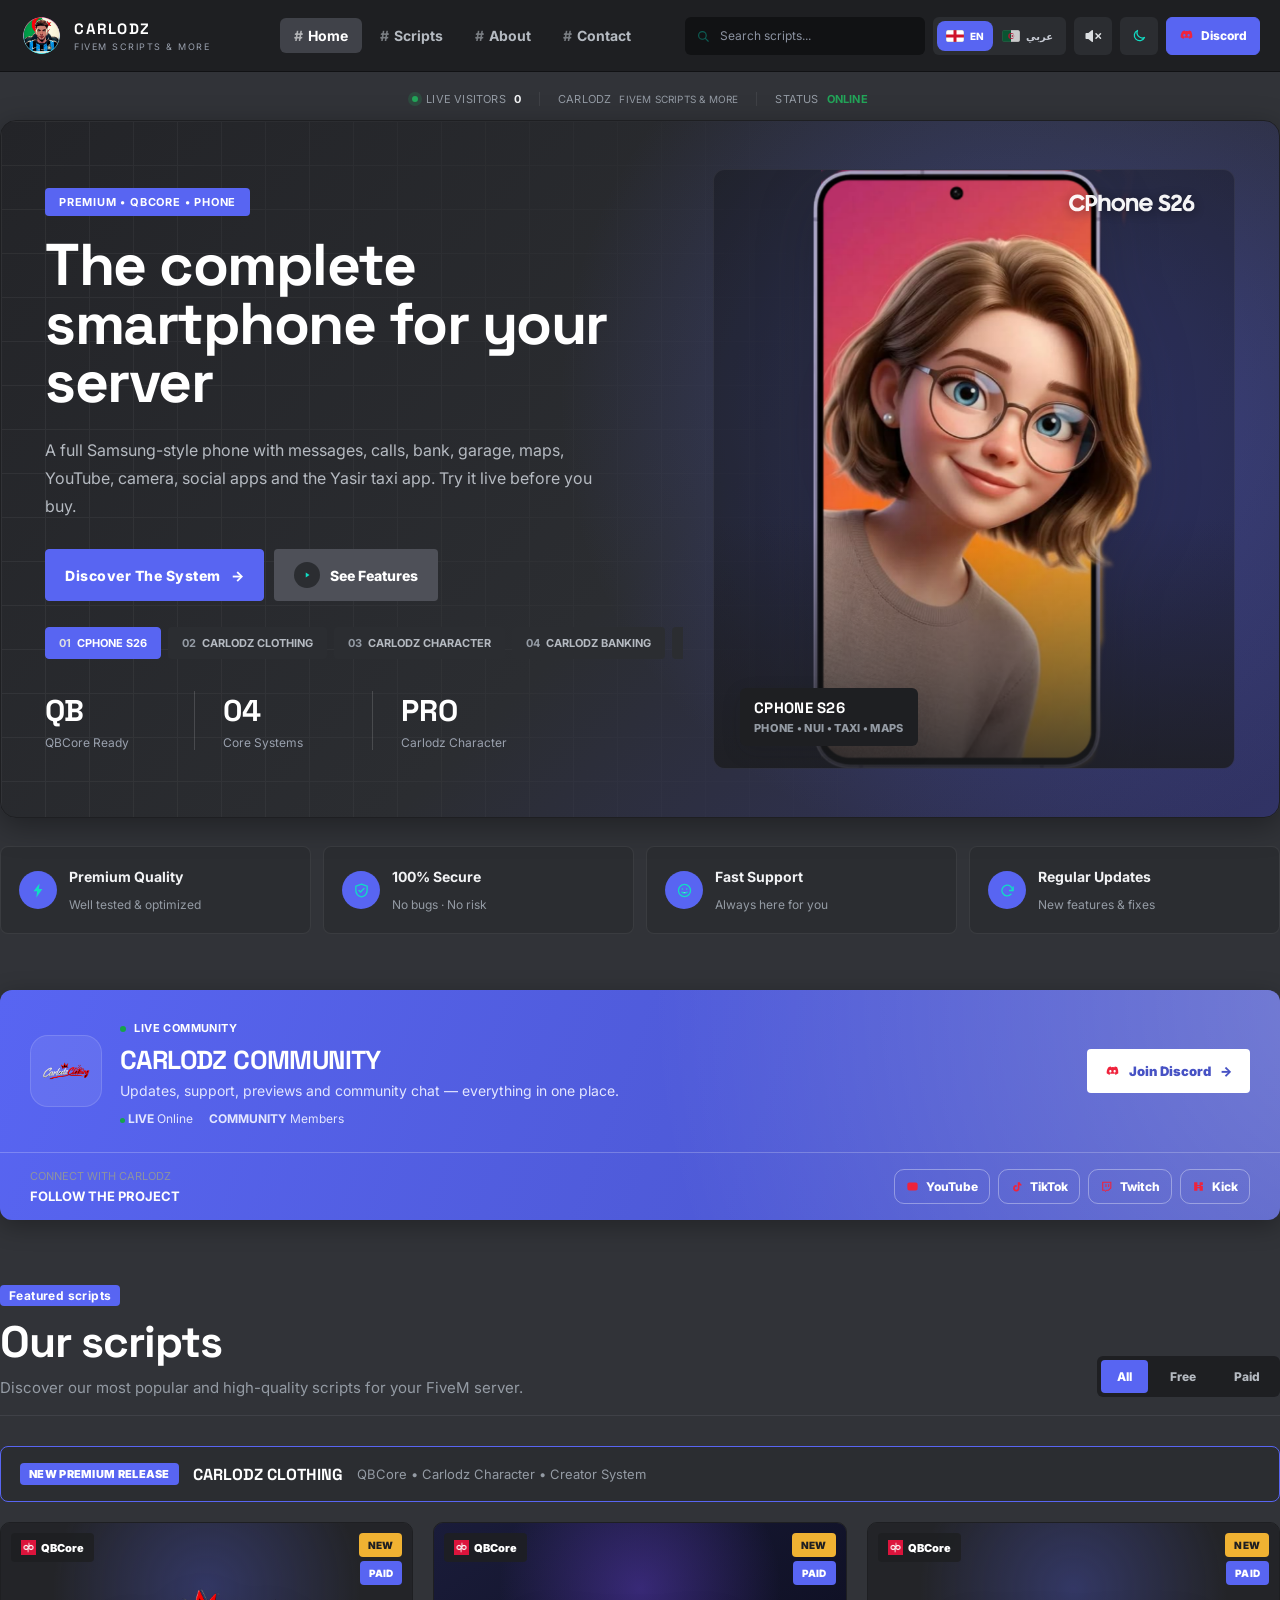
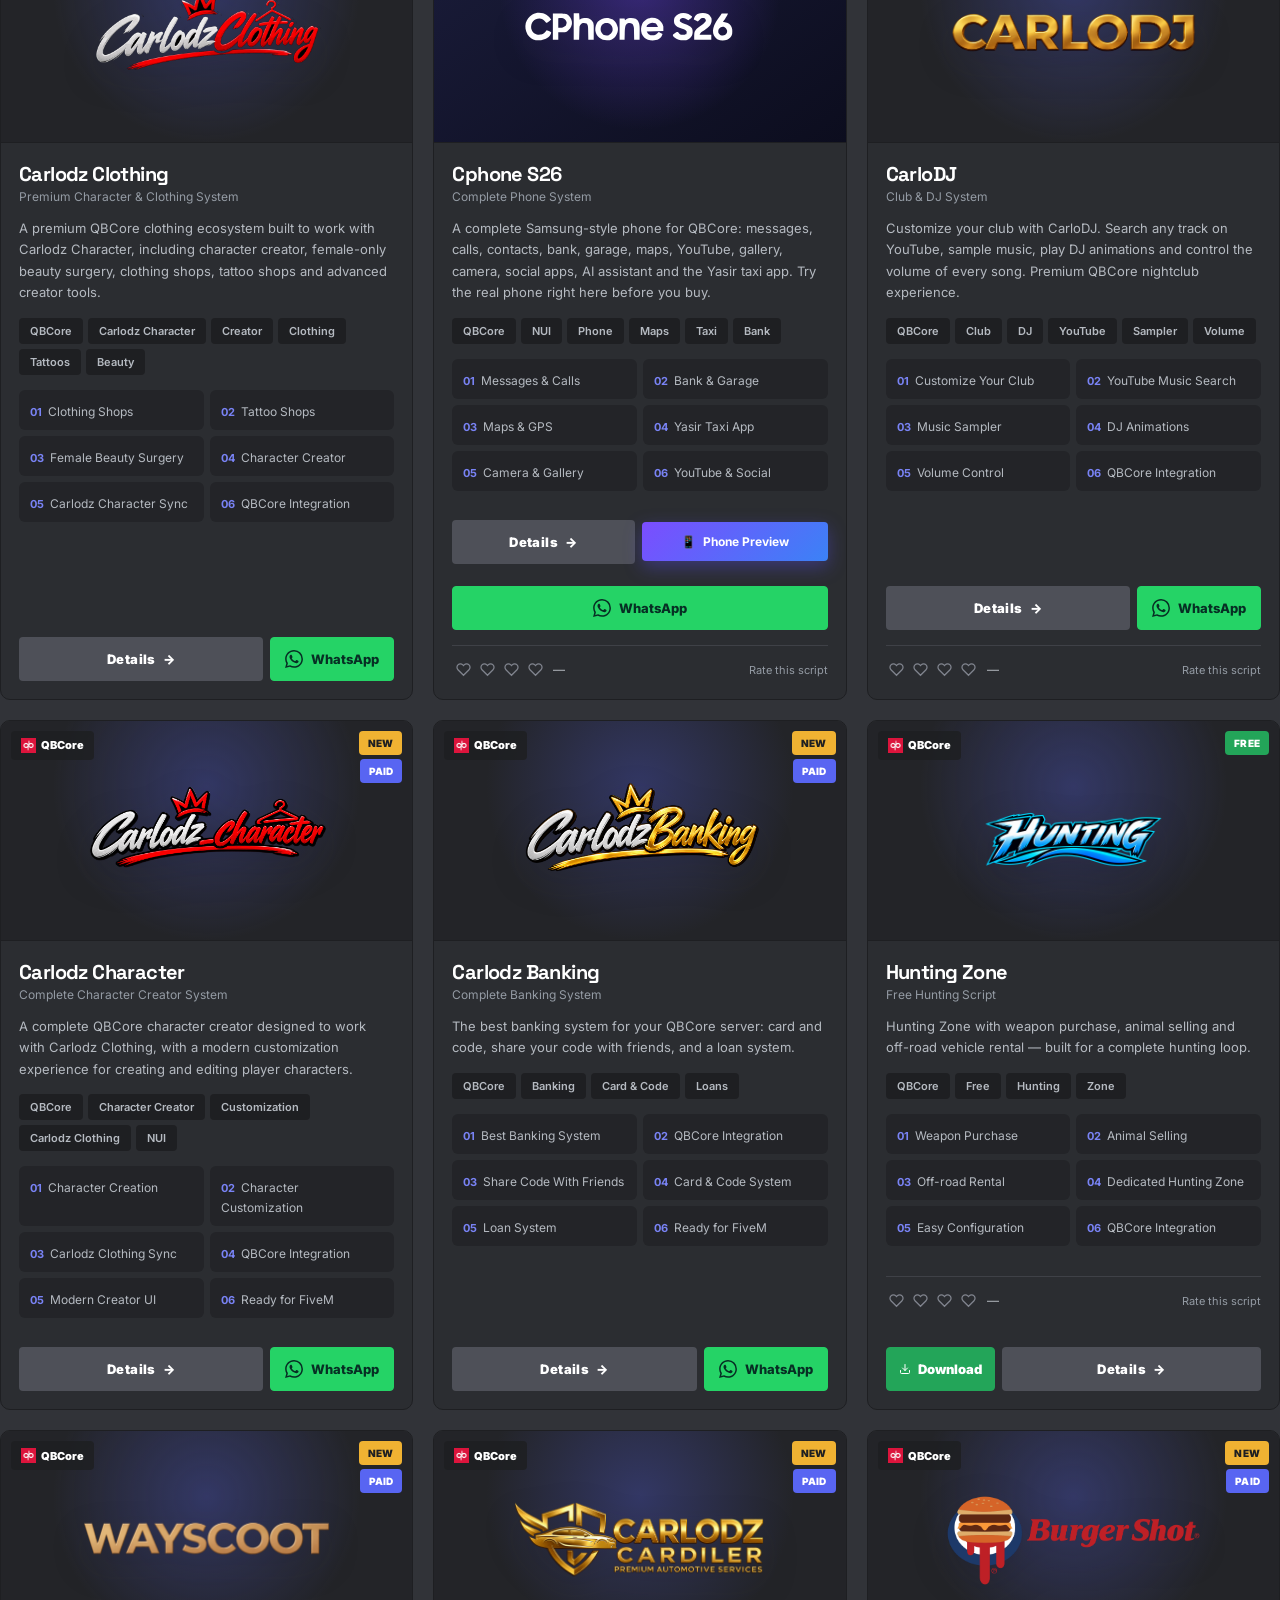
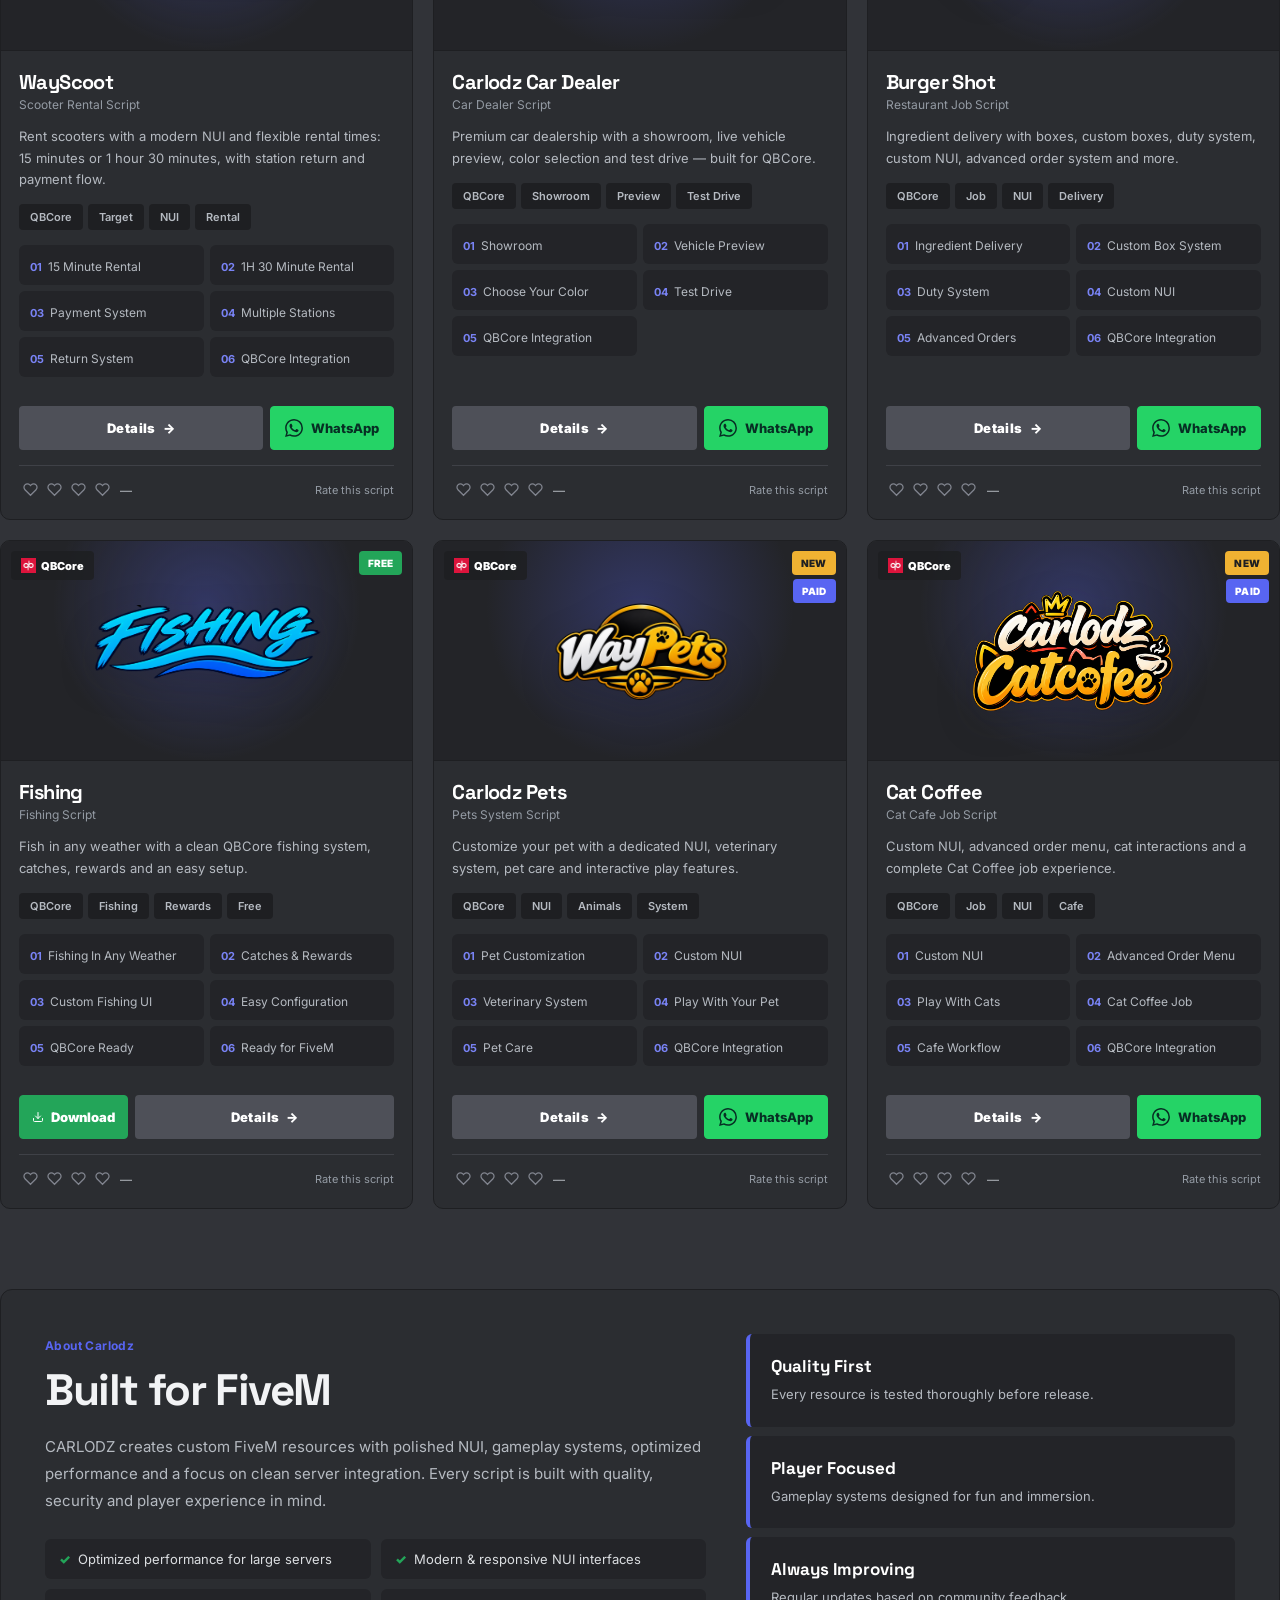
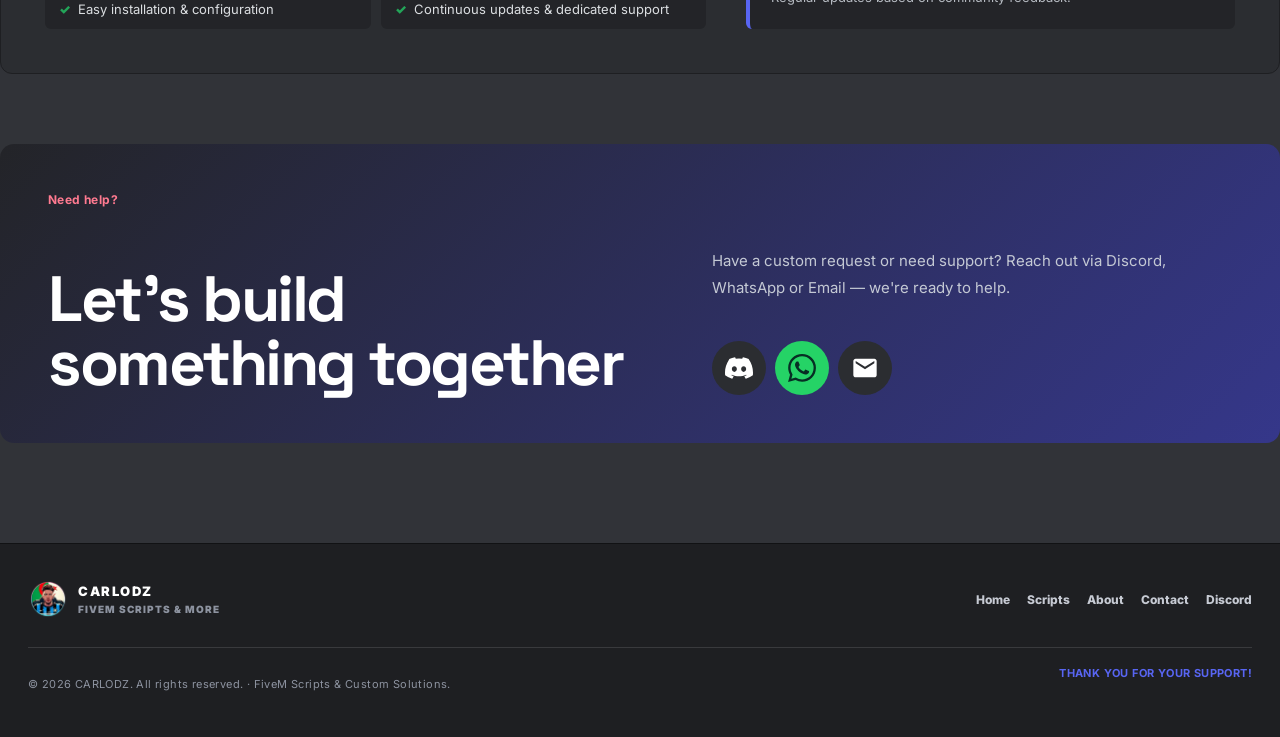
==== commit 24dfd05a: "Add files via upload Signed-off-by: Carlodz <benrabahazzedine@gmail.com>" ====
--- a/index.html
+++ b/index.html
@@ -16,11 +16,13 @@
 <link rel="manifest" href="manifest.json">
 <title>CARLODZ Clothing — Premium QBCore Character System</title>
 <link rel="stylesheet" href="style.css?v=20261007-night-v4">
+<link rel="stylesheet" href="style.store.css?v=20261008-store">
+<link rel="stylesheet" href="style.dc.css?v=20261008-dc">
 <link rel="icon" type="image/svg+xml" href="assets/carlodz.svg">
 <link rel="preconnect" href="https://fonts.googleapis.com">
 <link rel="preconnect" href="https://fonts.gstatic.com" crossorigin>
 </head>
-<body class="light-theme">
+<body class="light-theme store dc">
 <div class="loader" id="loader">
   <div class="loader-inner">
     <img src="assets/carlodz-logo.png" alt="CARLODZ">
@@ -222,7 +224,7 @@
             </div>
             <div class="card-actions clothing-card-actions">
               <button class="details-btn" data-script="carlodzclothing">Details <span>→</span></button>
-              <a class="discord-top clothing-contact" href="https://discord.gg/Q4Z2M2veAD" target="_blank" rel="noopener">Contact / Purchase</a>
+              <a class="discord-top clothing-contact wa-btn" href="https://wa.me/213669967596" target="_blank" rel="noopener"><svg class="wa-ico" viewBox="0 0 24 24" fill="currentColor" width="18" height="18" aria-hidden="true"><path d="M17.472 14.382c-.297-.149-1.758-.867-2.03-.967-.273-.099-.471-.148-.67.15-.197.297-.767.966-.94 1.164-.173.199-.347.223-.644.075-.297-.15-1.255-.463-2.39-1.475-.883-.788-1.48-1.761-1.653-2.059-.173-.297-.018-.458.13-.606.134-.133.298-.347.446-.52.149-.174.198-.298.298-.497.099-.198.05-.371-.025-.52-.075-.149-.669-1.612-.916-2.207-.242-.579-.487-.5-.669-.51-.173-.008-.371-.01-.57-.01-.198 0-.52.074-.792.372-.272.297-1.04 1.016-1.04 2.479 0 1.462 1.065 2.875 1.213 3.074.149.198 2.096 3.2 5.077 4.487.709.306 1.262.489 1.694.625.712.227 1.36.195 1.871.118.571-.085 1.758-.719 2.006-1.413.248-.694.248-1.289.173-1.413-.074-.124-.272-.198-.57-.347m-5.421 7.403h-.004a9.87 9.87 0 0 1-5.031-1.378l-.361-.214-3.741.982.998-3.648-.235-.374a9.86 9.86 0 0 1-1.51-5.26c.001-5.45 4.436-9.884 9.888-9.884 2.64 0 5.122 1.03 6.988 2.898a9.825 9.825 0 0 1 2.893 6.994c-.003 5.45-4.435 9.884-9.885 9.884m8.413-18.297A11.815 11.815 0 0 0 12.05 0C5.495 0 .16 5.335.157 11.892c0 2.096.547 4.142 1.588 5.945L.057 24l6.305-1.654a11.882 11.882 0 0 0 5.683 1.448h.005c6.554 0 11.89-5.335 11.893-11.893a11.821 11.821 0 0 0-3.48-8.413z"/></svg> <span>WhatsApp</span></a>
             </div>
           </div>
         </article>
@@ -256,7 +258,7 @@
               <button class="phone-preview-btn" type="button" data-open-preview>📱 <span data-i18n="phone_preview">Phone Preview</span></button>
             </div>
             <div class="card-actions clothing-card-actions" style="margin-top:8px">
-              <a class="discord-top clothing-contact" href="https://discord.gg/Q4Z2M2veAD" target="_blank" rel="noopener" style="flex:1;justify-content:center">Contact / Purchase</a>
+              <a class="discord-top clothing-contact wa-btn" href="https://wa.me/213669967596" target="_blank" rel="noopener" style="flex:1;justify-content:center"><svg class="wa-ico" viewBox="0 0 24 24" fill="currentColor" width="18" height="18" aria-hidden="true"><path d="M17.472 14.382c-.297-.149-1.758-.867-2.03-.967-.273-.099-.471-.148-.67.15-.197.297-.767.966-.94 1.164-.173.199-.347.223-.644.075-.297-.15-1.255-.463-2.39-1.475-.883-.788-1.48-1.761-1.653-2.059-.173-.297-.018-.458.13-.606.134-.133.298-.347.446-.52.149-.174.198-.298.298-.497.099-.198.05-.371-.025-.52-.075-.149-.669-1.612-.916-2.207-.242-.579-.487-.5-.669-.51-.173-.008-.371-.01-.57-.01-.198 0-.52.074-.792.372-.272.297-1.04 1.016-1.04 2.479 0 1.462 1.065 2.875 1.213 3.074.149.198 2.096 3.2 5.077 4.487.709.306 1.262.489 1.694.625.712.227 1.36.195 1.871.118.571-.085 1.758-.719 2.006-1.413.248-.694.248-1.289.173-1.413-.074-.124-.272-.198-.57-.347m-5.421 7.403h-.004a9.87 9.87 0 0 1-5.031-1.378l-.361-.214-3.741.982.998-3.648-.235-.374a9.86 9.86 0 0 1-1.51-5.26c.001-5.45 4.436-9.884 9.888-9.884 2.64 0 5.122 1.03 6.988 2.898a9.825 9.825 0 0 1 2.893 6.994c-.003 5.45-4.435 9.884-9.885 9.884m8.413-18.297A11.815 11.815 0 0 0 12.05 0C5.495 0 .16 5.335.157 11.892c0 2.096.547 4.142 1.588 5.945L.057 24l6.305-1.654a11.882 11.882 0 0 0 5.683 1.448h.005c6.554 0 11.89-5.335 11.893-11.893a11.821 11.821 0 0 0-3.48-8.413z"/></svg> <span>WhatsApp</span></a>
             </div>
             <div class="script-rating" data-rating="cphone" aria-label="Rate Cphone S26">
               <div class="heart-row" role="group" aria-label="Rating from 1 to 4 hearts">
@@ -292,7 +294,7 @@
             </div>
             <div class="card-actions clothing-card-actions">
               <button class="details-btn" data-script="carlodj">Details <span>→</span></button>
-              <a class="discord-top clothing-contact" href="https://discord.gg/Q4Z2M2veAD" target="_blank" rel="noopener">Contact / Purchase</a>
+              <a class="discord-top clothing-contact wa-btn" href="https://wa.me/213669967596" target="_blank" rel="noopener"><svg class="wa-ico" viewBox="0 0 24 24" fill="currentColor" width="18" height="18" aria-hidden="true"><path d="M17.472 14.382c-.297-.149-1.758-.867-2.03-.967-.273-.099-.471-.148-.67.15-.197.297-.767.966-.94 1.164-.173.199-.347.223-.644.075-.297-.15-1.255-.463-2.39-1.475-.883-.788-1.48-1.761-1.653-2.059-.173-.297-.018-.458.13-.606.134-.133.298-.347.446-.52.149-.174.198-.298.298-.497.099-.198.05-.371-.025-.52-.075-.149-.669-1.612-.916-2.207-.242-.579-.487-.5-.669-.51-.173-.008-.371-.01-.57-.01-.198 0-.52.074-.792.372-.272.297-1.04 1.016-1.04 2.479 0 1.462 1.065 2.875 1.213 3.074.149.198 2.096 3.2 5.077 4.487.709.306 1.262.489 1.694.625.712.227 1.36.195 1.871.118.571-.085 1.758-.719 2.006-1.413.248-.694.248-1.289.173-1.413-.074-.124-.272-.198-.57-.347m-5.421 7.403h-.004a9.87 9.87 0 0 1-5.031-1.378l-.361-.214-3.741.982.998-3.648-.235-.374a9.86 9.86 0 0 1-1.51-5.26c.001-5.45 4.436-9.884 9.888-9.884 2.64 0 5.122 1.03 6.988 2.898a9.825 9.825 0 0 1 2.893 6.994c-.003 5.45-4.435 9.884-9.885 9.884m8.413-18.297A11.815 11.815 0 0 0 12.05 0C5.495 0 .16 5.335.157 11.892c0 2.096.547 4.142 1.588 5.945L.057 24l6.305-1.654a11.882 11.882 0 0 0 5.683 1.448h.005c6.554 0 11.89-5.335 11.893-11.893a11.821 11.821 0 0 0-3.48-8.413z"/></svg> <span>WhatsApp</span></a>
             </div>
             <div class="script-rating" data-rating="carlodj" aria-label="Rate CarloDJ">
               <div class="heart-row" role="group" aria-label="Rating from 1 to 4 hearts">
@@ -328,7 +330,7 @@
             </div>
             <div class="card-actions clothing-card-actions">
               <button class="details-btn" data-script="carlodz_character">Details <span>→</span></button>
-              <a class="discord-top clothing-contact" href="https://discord.gg/Q4Z2M2veAD" target="_blank" rel="noopener">Contact / Purchase</a>
+              <a class="discord-top clothing-contact wa-btn" href="https://wa.me/213669967596" target="_blank" rel="noopener"><svg class="wa-ico" viewBox="0 0 24 24" fill="currentColor" width="18" height="18" aria-hidden="true"><path d="M17.472 14.382c-.297-.149-1.758-.867-2.03-.967-.273-.099-.471-.148-.67.15-.197.297-.767.966-.94 1.164-.173.199-.347.223-.644.075-.297-.15-1.255-.463-2.39-1.475-.883-.788-1.48-1.761-1.653-2.059-.173-.297-.018-.458.13-.606.134-.133.298-.347.446-.52.149-.174.198-.298.298-.497.099-.198.05-.371-.025-.52-.075-.149-.669-1.612-.916-2.207-.242-.579-.487-.5-.669-.51-.173-.008-.371-.01-.57-.01-.198 0-.52.074-.792.372-.272.297-1.04 1.016-1.04 2.479 0 1.462 1.065 2.875 1.213 3.074.149.198 2.096 3.2 5.077 4.487.709.306 1.262.489 1.694.625.712.227 1.36.195 1.871.118.571-.085 1.758-.719 2.006-1.413.248-.694.248-1.289.173-1.413-.074-.124-.272-.198-.57-.347m-5.421 7.403h-.004a9.87 9.87 0 0 1-5.031-1.378l-.361-.214-3.741.982.998-3.648-.235-.374a9.86 9.86 0 0 1-1.51-5.26c.001-5.45 4.436-9.884 9.888-9.884 2.64 0 5.122 1.03 6.988 2.898a9.825 9.825 0 0 1 2.893 6.994c-.003 5.45-4.435 9.884-9.885 9.884m8.413-18.297A11.815 11.815 0 0 0 12.05 0C5.495 0 .16 5.335.157 11.892c0 2.096.547 4.142 1.588 5.945L.057 24l6.305-1.654a11.882 11.882 0 0 0 5.683 1.448h.005c6.554 0 11.89-5.335 11.893-11.893a11.821 11.821 0 0 0-3.48-8.413z"/></svg> <span>WhatsApp</span></a>
             </div>
           </div>
         </article>
@@ -359,7 +361,7 @@
             </div>
             <div class="card-actions clothing-card-actions">
               <button class="details-btn" data-script="carlodzbanking">Details <span>→</span></button>
-              <a class="discord-top clothing-contact" href="https://discord.gg/Q4Z2M2veAD" target="_blank" rel="noopener">Contact / Purchase</a>
+              <a class="discord-top clothing-contact wa-btn" href="https://wa.me/213669967596" target="_blank" rel="noopener"><svg class="wa-ico" viewBox="0 0 24 24" fill="currentColor" width="18" height="18" aria-hidden="true"><path d="M17.472 14.382c-.297-.149-1.758-.867-2.03-.967-.273-.099-.471-.148-.67.15-.197.297-.767.966-.94 1.164-.173.199-.347.223-.644.075-.297-.15-1.255-.463-2.39-1.475-.883-.788-1.48-1.761-1.653-2.059-.173-.297-.018-.458.13-.606.134-.133.298-.347.446-.52.149-.174.198-.298.298-.497.099-.198.05-.371-.025-.52-.075-.149-.669-1.612-.916-2.207-.242-.579-.487-.5-.669-.51-.173-.008-.371-.01-.57-.01-.198 0-.52.074-.792.372-.272.297-1.04 1.016-1.04 2.479 0 1.462 1.065 2.875 1.213 3.074.149.198 2.096 3.2 5.077 4.487.709.306 1.262.489 1.694.625.712.227 1.36.195 1.871.118.571-.085 1.758-.719 2.006-1.413.248-.694.248-1.289.173-1.413-.074-.124-.272-.198-.57-.347m-5.421 7.403h-.004a9.87 9.87 0 0 1-5.031-1.378l-.361-.214-3.741.982.998-3.648-.235-.374a9.86 9.86 0 0 1-1.51-5.26c.001-5.45 4.436-9.884 9.888-9.884 2.64 0 5.122 1.03 6.988 2.898a9.825 9.825 0 0 1 2.893 6.994c-.003 5.45-4.435 9.884-9.885 9.884m8.413-18.297A11.815 11.815 0 0 0 12.05 0C5.495 0 .16 5.335.157 11.892c0 2.096.547 4.142 1.588 5.945L.057 24l6.305-1.654a11.882 11.882 0 0 0 5.683 1.448h.005c6.554 0 11.89-5.335 11.893-11.893a11.821 11.821 0 0 0-3.48-8.413z"/></svg> <span>WhatsApp</span></a>
             </div>
           </div>
         </article>
@@ -431,7 +433,7 @@
             </div>
             <div class="card-actions clothing-card-actions">
               <button class="details-btn" data-script="wayscoot">Details <span>→</span></button>
-              <a class="discord-top clothing-contact" href="https://discord.gg/Q4Z2M2veAD" target="_blank" rel="noopener">Contact / Purchase</a>
+              <a class="discord-top clothing-contact wa-btn" href="https://wa.me/213669967596" target="_blank" rel="noopener"><svg class="wa-ico" viewBox="0 0 24 24" fill="currentColor" width="18" height="18" aria-hidden="true"><path d="M17.472 14.382c-.297-.149-1.758-.867-2.03-.967-.273-.099-.471-.148-.67.15-.197.297-.767.966-.94 1.164-.173.199-.347.223-.644.075-.297-.15-1.255-.463-2.39-1.475-.883-.788-1.48-1.761-1.653-2.059-.173-.297-.018-.458.13-.606.134-.133.298-.347.446-.52.149-.174.198-.298.298-.497.099-.198.05-.371-.025-.52-.075-.149-.669-1.612-.916-2.207-.242-.579-.487-.5-.669-.51-.173-.008-.371-.01-.57-.01-.198 0-.52.074-.792.372-.272.297-1.04 1.016-1.04 2.479 0 1.462 1.065 2.875 1.213 3.074.149.198 2.096 3.2 5.077 4.487.709.306 1.262.489 1.694.625.712.227 1.36.195 1.871.118.571-.085 1.758-.719 2.006-1.413.248-.694.248-1.289.173-1.413-.074-.124-.272-.198-.57-.347m-5.421 7.403h-.004a9.87 9.87 0 0 1-5.031-1.378l-.361-.214-3.741.982.998-3.648-.235-.374a9.86 9.86 0 0 1-1.51-5.26c.001-5.45 4.436-9.884 9.888-9.884 2.64 0 5.122 1.03 6.988 2.898a9.825 9.825 0 0 1 2.893 6.994c-.003 5.45-4.435 9.884-9.885 9.884m8.413-18.297A11.815 11.815 0 0 0 12.05 0C5.495 0 .16 5.335.157 11.892c0 2.096.547 4.142 1.588 5.945L.057 24l6.305-1.654a11.882 11.882 0 0 0 5.683 1.448h.005c6.554 0 11.89-5.335 11.893-11.893a11.821 11.821 0 0 0-3.48-8.413z"/></svg> <span>WhatsApp</span></a>
             </div>
             <div class="script-rating" data-rating="wayscoot" aria-label="Rate WayScoot">
               <div class="heart-row" role="group" aria-label="Rating from 1 to 4 hearts">
@@ -466,7 +468,7 @@
             </div>
             <div class="card-actions clothing-card-actions">
               <button class="details-btn" data-script="cardealer">Details <span>→</span></button>
-              <a class="discord-top clothing-contact" href="https://discord.gg/Q4Z2M2veAD" target="_blank" rel="noopener">Contact / Purchase</a>
+              <a class="discord-top clothing-contact wa-btn" href="https://wa.me/213669967596" target="_blank" rel="noopener"><svg class="wa-ico" viewBox="0 0 24 24" fill="currentColor" width="18" height="18" aria-hidden="true"><path d="M17.472 14.382c-.297-.149-1.758-.867-2.03-.967-.273-.099-.471-.148-.67.15-.197.297-.767.966-.94 1.164-.173.199-.347.223-.644.075-.297-.15-1.255-.463-2.39-1.475-.883-.788-1.48-1.761-1.653-2.059-.173-.297-.018-.458.13-.606.134-.133.298-.347.446-.52.149-.174.198-.298.298-.497.099-.198.05-.371-.025-.52-.075-.149-.669-1.612-.916-2.207-.242-.579-.487-.5-.669-.51-.173-.008-.371-.01-.57-.01-.198 0-.52.074-.792.372-.272.297-1.04 1.016-1.04 2.479 0 1.462 1.065 2.875 1.213 3.074.149.198 2.096 3.2 5.077 4.487.709.306 1.262.489 1.694.625.712.227 1.36.195 1.871.118.571-.085 1.758-.719 2.006-1.413.248-.694.248-1.289.173-1.413-.074-.124-.272-.198-.57-.347m-5.421 7.403h-.004a9.87 9.87 0 0 1-5.031-1.378l-.361-.214-3.741.982.998-3.648-.235-.374a9.86 9.86 0 0 1-1.51-5.26c.001-5.45 4.436-9.884 9.888-9.884 2.64 0 5.122 1.03 6.988 2.898a9.825 9.825 0 0 1 2.893 6.994c-.003 5.45-4.435 9.884-9.885 9.884m8.413-18.297A11.815 11.815 0 0 0 12.05 0C5.495 0 .16 5.335.157 11.892c0 2.096.547 4.142 1.588 5.945L.057 24l6.305-1.654a11.882 11.882 0 0 0 5.683 1.448h.005c6.554 0 11.89-5.335 11.893-11.893a11.821 11.821 0 0 0-3.48-8.413z"/></svg> <span>WhatsApp</span></a>
             </div>
             <div class="script-rating" data-rating="cardealer" aria-label="Rate Carlodz Car Dealer">
               <div class="heart-row" role="group" aria-label="Rating from 1 to 4 hearts">
@@ -503,7 +505,7 @@
             </div>
             <div class="card-actions clothing-card-actions">
               <button class="details-btn" data-script="burgershot">Details <span>→</span></button>
-              <a class="discord-top clothing-contact" href="https://discord.gg/Q4Z2M2veAD" target="_blank" rel="noopener">Contact / Purchase</a>
+              <a class="discord-top clothing-contact wa-btn" href="https://wa.me/213669967596" target="_blank" rel="noopener"><svg class="wa-ico" viewBox="0 0 24 24" fill="currentColor" width="18" height="18" aria-hidden="true"><path d="M17.472 14.382c-.297-.149-1.758-.867-2.03-.967-.273-.099-.471-.148-.67.15-.197.297-.767.966-.94 1.164-.173.199-.347.223-.644.075-.297-.15-1.255-.463-2.39-1.475-.883-.788-1.48-1.761-1.653-2.059-.173-.297-.018-.458.13-.606.134-.133.298-.347.446-.52.149-.174.198-.298.298-.497.099-.198.05-.371-.025-.52-.075-.149-.669-1.612-.916-2.207-.242-.579-.487-.5-.669-.51-.173-.008-.371-.01-.57-.01-.198 0-.52.074-.792.372-.272.297-1.04 1.016-1.04 2.479 0 1.462 1.065 2.875 1.213 3.074.149.198 2.096 3.2 5.077 4.487.709.306 1.262.489 1.694.625.712.227 1.36.195 1.871.118.571-.085 1.758-.719 2.006-1.413.248-.694.248-1.289.173-1.413-.074-.124-.272-.198-.57-.347m-5.421 7.403h-.004a9.87 9.87 0 0 1-5.031-1.378l-.361-.214-3.741.982.998-3.648-.235-.374a9.86 9.86 0 0 1-1.51-5.26c.001-5.45 4.436-9.884 9.888-9.884 2.64 0 5.122 1.03 6.988 2.898a9.825 9.825 0 0 1 2.893 6.994c-.003 5.45-4.435 9.884-9.885 9.884m8.413-18.297A11.815 11.815 0 0 0 12.05 0C5.495 0 .16 5.335.157 11.892c0 2.096.547 4.142 1.588 5.945L.057 24l6.305-1.654a11.882 11.882 0 0 0 5.683 1.448h.005c6.554 0 11.89-5.335 11.893-11.893a11.821 11.821 0 0 0-3.48-8.413z"/></svg> <span>WhatsApp</span></a>
             </div>
             <div class="script-rating" data-rating="burgershot" aria-label="Rate Burger Shot">
               <div class="heart-row" role="group" aria-label="Rating from 1 to 4 hearts">
@@ -578,7 +580,7 @@
             </div>
             <div class="card-actions clothing-card-actions">
               <button class="details-btn" data-script="pets">Details <span>→</span></button>
-              <a class="discord-top clothing-contact" href="https://discord.gg/Q4Z2M2veAD" target="_blank" rel="noopener">Contact / Purchase</a>
+              <a class="discord-top clothing-contact wa-btn" href="https://wa.me/213669967596" target="_blank" rel="noopener"><svg class="wa-ico" viewBox="0 0 24 24" fill="currentColor" width="18" height="18" aria-hidden="true"><path d="M17.472 14.382c-.297-.149-1.758-.867-2.03-.967-.273-.099-.471-.148-.67.15-.197.297-.767.966-.94 1.164-.173.199-.347.223-.644.075-.297-.15-1.255-.463-2.39-1.475-.883-.788-1.48-1.761-1.653-2.059-.173-.297-.018-.458.13-.606.134-.133.298-.347.446-.52.149-.174.198-.298.298-.497.099-.198.05-.371-.025-.52-.075-.149-.669-1.612-.916-2.207-.242-.579-.487-.5-.669-.51-.173-.008-.371-.01-.57-.01-.198 0-.52.074-.792.372-.272.297-1.04 1.016-1.04 2.479 0 1.462 1.065 2.875 1.213 3.074.149.198 2.096 3.2 5.077 4.487.709.306 1.262.489 1.694.625.712.227 1.36.195 1.871.118.571-.085 1.758-.719 2.006-1.413.248-.694.248-1.289.173-1.413-.074-.124-.272-.198-.57-.347m-5.421 7.403h-.004a9.87 9.87 0 0 1-5.031-1.378l-.361-.214-3.741.982.998-3.648-.235-.374a9.86 9.86 0 0 1-1.51-5.26c.001-5.45 4.436-9.884 9.888-9.884 2.64 0 5.122 1.03 6.988 2.898a9.825 9.825 0 0 1 2.893 6.994c-.003 5.45-4.435 9.884-9.885 9.884m8.413-18.297A11.815 11.815 0 0 0 12.05 0C5.495 0 .16 5.335.157 11.892c0 2.096.547 4.142 1.588 5.945L.057 24l6.305-1.654a11.882 11.882 0 0 0 5.683 1.448h.005c6.554 0 11.89-5.335 11.893-11.893a11.821 11.821 0 0 0-3.48-8.413z"/></svg> <span>WhatsApp</span></a>
             </div>
             <div class="script-rating" data-rating="pets" aria-label="Rate Carlodz Pets">
               <div class="heart-row" role="group" aria-label="Rating from 1 to 4 hearts">
@@ -614,7 +616,7 @@
             </div>
             <div class="card-actions clothing-card-actions">
               <button class="details-btn" data-script="catcoffee">Details <span>→</span></button>
-              <a class="discord-top clothing-contact" href="https://discord.gg/Q4Z2M2veAD" target="_blank" rel="noopener">Contact / Purchase</a>
+              <a class="discord-top clothing-contact wa-btn" href="https://wa.me/213669967596" target="_blank" rel="noopener"><svg class="wa-ico" viewBox="0 0 24 24" fill="currentColor" width="18" height="18" aria-hidden="true"><path d="M17.472 14.382c-.297-.149-1.758-.867-2.03-.967-.273-.099-.471-.148-.67.15-.197.297-.767.966-.94 1.164-.173.199-.347.223-.644.075-.297-.15-1.255-.463-2.39-1.475-.883-.788-1.48-1.761-1.653-2.059-.173-.297-.018-.458.13-.606.134-.133.298-.347.446-.52.149-.174.198-.298.298-.497.099-.198.05-.371-.025-.52-.075-.149-.669-1.612-.916-2.207-.242-.579-.487-.5-.669-.51-.173-.008-.371-.01-.57-.01-.198 0-.52.074-.792.372-.272.297-1.04 1.016-1.04 2.479 0 1.462 1.065 2.875 1.213 3.074.149.198 2.096 3.2 5.077 4.487.709.306 1.262.489 1.694.625.712.227 1.36.195 1.871.118.571-.085 1.758-.719 2.006-1.413.248-.694.248-1.289.173-1.413-.074-.124-.272-.198-.57-.347m-5.421 7.403h-.004a9.87 9.87 0 0 1-5.031-1.378l-.361-.214-3.741.982.998-3.648-.235-.374a9.86 9.86 0 0 1-1.51-5.26c.001-5.45 4.436-9.884 9.888-9.884 2.64 0 5.122 1.03 6.988 2.898a9.825 9.825 0 0 1 2.893 6.994c-.003 5.45-4.435 9.884-9.885 9.884m8.413-18.297A11.815 11.815 0 0 0 12.05 0C5.495 0 .16 5.335.157 11.892c0 2.096.547 4.142 1.588 5.945L.057 24l6.305-1.654a11.882 11.882 0 0 0 5.683 1.448h.005c6.554 0 11.89-5.335 11.893-11.893a11.821 11.821 0 0 0-3.48-8.413z"/></svg> <span>WhatsApp</span></a>
             </div>
             <div class="script-rating" data-rating="catcoffee" aria-label="Rate Cat Coffee">
               <div class="heart-row" role="group" aria-label="Rating from 1 to 4 hearts">
@@ -720,7 +722,7 @@
         <button type="button" data-app="settings">Settings</button>
       </div>
       <p class="pv-tip" data-i18n="pv_tip">Tip: open <b>Yasir Taxi</b>, pick a place, press “Call taxi” and watch the full ride.</p>
-      <a class="purchase-details-btn" href="https://discord.gg/Q4Z2M2veAD" target="_blank" rel="noopener" style="display:inline-flex">Contact / Purchase <span>→</span></a>
+      <a class="purchase-details-btn wa-btn" href="https://wa.me/213669967596" target="_blank" rel="noopener" style="display:inline-flex"><svg class="wa-ico" viewBox="0 0 24 24" fill="currentColor" width="18" height="18" aria-hidden="true"><path d="M17.472 14.382c-.297-.149-1.758-.867-2.03-.967-.273-.099-.471-.148-.67.15-.197.297-.767.966-.94 1.164-.173.199-.347.223-.644.075-.297-.15-1.255-.463-2.39-1.475-.883-.788-1.48-1.761-1.653-2.059-.173-.297-.018-.458.13-.606.134-.133.298-.347.446-.52.149-.174.198-.298.298-.497.099-.198.05-.371-.025-.52-.075-.149-.669-1.612-.916-2.207-.242-.579-.487-.5-.669-.51-.173-.008-.371-.01-.57-.01-.198 0-.52.074-.792.372-.272.297-1.04 1.016-1.04 2.479 0 1.462 1.065 2.875 1.213 3.074.149.198 2.096 3.2 5.077 4.487.709.306 1.262.489 1.694.625.712.227 1.36.195 1.871.118.571-.085 1.758-.719 2.006-1.413.248-.694.248-1.289.173-1.413-.074-.124-.272-.198-.57-.347m-5.421 7.403h-.004a9.87 9.87 0 0 1-5.031-1.378l-.361-.214-3.741.982.998-3.648-.235-.374a9.86 9.86 0 0 1-1.51-5.26c.001-5.45 4.436-9.884 9.888-9.884 2.64 0 5.122 1.03 6.988 2.898a9.825 9.825 0 0 1 2.893 6.994c-.003 5.45-4.435 9.884-9.885 9.884m8.413-18.297A11.815 11.815 0 0 0 12.05 0C5.495 0 .16 5.335.157 11.892c0 2.096.547 4.142 1.588 5.945L.057 24l6.305-1.654a11.882 11.882 0 0 0 5.683 1.448h.005c6.554 0 11.89-5.335 11.893-11.893a11.821 11.821 0 0 0-3.48-8.413z"/></svg> <span>WhatsApp</span></a>
     </div>
     <div class="pv-stage" id="pvStage">
       <div class="pv-scale" id="pvScale"><iframe id="pvFrame" title="Cphone S26 preview" data-src="assets/cphone/index.html" loading="lazy" allow="autoplay"></iframe></div>
@@ -755,7 +757,7 @@
         <a class="btn-primary download-details-btn" id="detailsDownload" href="#" download style="display:none">
           <img src="assets/icons/download.svg" alt=""> <span data-i18n="download_script">Download Script</span>
         </a>
-        <a class="purchase-details-btn" id="detailsPurchase" href="https://discord.gg/Q4Z2M2veAD" target="_blank" rel="noopener" style="display:none">Contact / Purchase <span>→</span></a>
+        <a class="purchase-details-btn wa-btn" id="detailsPurchase" href="https://wa.me/213669967596" target="_blank" rel="noopener" style="display:none"><svg class="wa-ico" viewBox="0 0 24 24" fill="currentColor" width="18" height="18" aria-hidden="true"><path d="M17.472 14.382c-.297-.149-1.758-.867-2.03-.967-.273-.099-.471-.148-.67.15-.197.297-.767.966-.94 1.164-.173.199-.347.223-.644.075-.297-.15-1.255-.463-2.39-1.475-.883-.788-1.48-1.761-1.653-2.059-.173-.297-.018-.458.13-.606.134-.133.298-.347.446-.52.149-.174.198-.298.298-.497.099-.198.05-.371-.025-.52-.075-.149-.669-1.612-.916-2.207-.242-.579-.487-.5-.669-.51-.173-.008-.371-.01-.57-.01-.198 0-.52.074-.792.372-.272.297-1.04 1.016-1.04 2.479 0 1.462 1.065 2.875 1.213 3.074.149.198 2.096 3.2 5.077 4.487.709.306 1.262.489 1.694.625.712.227 1.36.195 1.871.118.571-.085 1.758-.719 2.006-1.413.248-.694.248-1.289.173-1.413-.074-.124-.272-.198-.57-.347m-5.421 7.403h-.004a9.87 9.87 0 0 1-5.031-1.378l-.361-.214-3.741.982.998-3.648-.235-.374a9.86 9.86 0 0 1-1.51-5.26c.001-5.45 4.436-9.884 9.888-9.884 2.64 0 5.122 1.03 6.988 2.898a9.825 9.825 0 0 1 2.893 6.994c-.003 5.45-4.435 9.884-9.885 9.884m8.413-18.297A11.815 11.815 0 0 0 12.05 0C5.495 0 .16 5.335.157 11.892c0 2.096.547 4.142 1.588 5.945L.057 24l6.305-1.654a11.882 11.882 0 0 0 5.683 1.448h.005c6.554 0 11.89-5.335 11.893-11.893a11.821 11.821 0 0 0-3.48-8.413z"/></svg> <span>WhatsApp</span></a>
         <button class="phone-preview-btn" id="detailsPreview" type="button" data-open-preview style="display:none">📱 <span data-i18n="phone_preview">Phone Preview</span></button>
         <button class="btn-primary" id="detailsPlay"><img src="assets/icons/play.svg" alt=""> <span data-i18n="play_video">Play Video</span></button>
         <button class="details-back" data-close-details data-i18n="back_scripts">← Back to Scripts</button>
--- a/style.store.css
+++ b/style.store.css
@@ -0,0 +1,158 @@
+/* =====================================================
+   CARLODZ v4 — "STORE" redesign (marketplace look)
+   Loaded after style.css. Scope: body.store
+   ===================================================== */
+body.light-theme.store{
+  --bg:#f3f4f7;--panel:#fff;--white:#12141a;--muted:#5a6270;--soft:#848b99;
+  --red:#e5193d;--line:rgba(18,20,26,.11);--ink:#12141a;--max:1280px;
+  font-family:Inter,system-ui,sans-serif
+}
+body.light-theme.store.night{
+  --bg:#0a0b0f;--panel:#13151b;--white:#f2f3f6;--muted:#a3a9b5;--soft:#7d8492;
+  --line:rgba(255,255,255,.1);--ink:#050609
+}
+
+/* ---------- header: solid store bar ---------- */
+body.light-theme.store .topbar{height:72px;background:var(--ink);border-bottom:3px solid var(--red);box-shadow:none;padding:0 max(20px,calc((100% - var(--max))/2 + 20px))}
+body.light-theme.store .topbar.scrolled{box-shadow:0 8px 28px rgba(0,0,0,.35)}
+body.light-theme.store .brand b{color:#fff}
+body.light-theme.store .brand small{color:#9aa1ae}
+body.light-theme.store .topbar nav a{color:#c9cdd6;font-weight:700;text-transform:uppercase;font-size:12px;letter-spacing:.8px}
+body.light-theme.store .topbar nav a:hover{background:rgba(255,255,255,.08);color:#fff}
+body.light-theme.store .topbar nav a.active{color:#fff;background:var(--red);box-shadow:none;border-radius:8px}
+body.light-theme.store .search{background:#fff;border:0;width:240px;border-radius:10px}
+body.light-theme.store .search input{color:#12141a}
+body.light-theme.store .search img{filter:invert(1) brightness(.3)}
+body.light-theme.store .lang-switch,
+body.light-theme.store .icon-btn,
+body.light-theme.store .music-btn,
+body.light-theme.store .hamburger{background:rgba(255,255,255,.08);border-color:rgba(255,255,255,.16);color:#fff}
+body.light-theme.store .lang-btn{color:#c9cdd6}
+body.light-theme.store .lang-btn.active{background:#fff;color:#12141a}
+body.light-theme.store .icon-btn img,body.light-theme.store .hamburger img{filter:invert(1)}
+body.light-theme.store .discord-top{background:#5865f2;border-color:#5865f2;color:#fff}
+body.light-theme.store .discord-top img{filter:none}
+body.light-theme.store .clothing-contact{background:var(--red);border-color:var(--red);color:#fff}
+body.light-theme.store .topbar nav.open{background:var(--ink);top:72px}
+
+/* ---------- status strip ---------- */
+body.light-theme.store .visitor-strip{padding-top:92px;justify-content:center;background:transparent}
+
+/* ---------- hero: big promo banner ---------- */
+body.light-theme.store .hero{max-width:var(--max);margin:8px auto 28px;padding:48px 44px;border-radius:28px;background:linear-gradient(115deg,#12141a 0%,#1b1f2b 55%,#3a0d17 100%);color:#fff;overflow:hidden;min-height:560px;box-shadow:0 24px 60px rgba(18,20,26,.28);position:relative;gap:30px}
+body.light-theme.store .hero-bg{display:block;background:radial-gradient(circle at 80% 40%,rgba(229,25,61,.4),transparent 40%)}
+body.light-theme.store .hero-grid{display:block;opacity:.08;background-image:linear-gradient(#fff 1px,transparent 1px),linear-gradient(90deg,#fff 1px,transparent 1px);background-size:44px 44px}
+body.light-theme.store .eyebrow{color:#fff;background:var(--red);padding:7px 14px;border-radius:999px;font-size:11px;letter-spacing:.8px;text-transform:uppercase}
+body.light-theme.store .eyebrow:before{display:none}
+body.light-theme.store .hero-copy h2{color:#fff;font-size:clamp(36px,4.6vw,64px);letter-spacing:-2px;text-transform:uppercase;line-height:1}
+body.light-theme.store .hero-copy p{color:#c4c9d4}
+body.light-theme.store .btn-primary{background:var(--red);border-radius:12px;text-transform:uppercase;letter-spacing:.5px;box-shadow:0 8px 0 rgba(0,0,0,.25)}
+body.light-theme.store .btn-primary:hover{transform:translateY(2px);box-shadow:0 4px 0 rgba(0,0,0,.25)}
+body.light-theme.store .btn-ghost{background:transparent;color:#fff;border-color:rgba(255,255,255,.35)}
+body.light-theme.store .btn-ghost:hover{background:rgba(255,255,255,.1)}
+body.light-theme.store .btn-ghost i{background:#fff}
+body.light-theme.store .btn-ghost i img{filter:none}
+body.light-theme.store .hero-script-pill{background:rgba(255,255,255,.08);border-color:rgba(255,255,255,.14);color:#d5d9e2;border-radius:8px}
+body.light-theme.store .hero-script-pill span{color:#ff7a90}
+body.light-theme.store .hero-script-pill.active{background:#fff;color:#12141a}
+body.light-theme.store .hero-stats div{border-color:rgba(255,255,255,.15)}
+body.light-theme.store .hero-stats strong{color:#fff}
+body.light-theme.store .hero-stats span{color:#9aa1ae}
+body.light-theme.store .hero-character{background:rgba(255,255,255,.05);border:1px solid rgba(255,255,255,.12);border-radius:22px;box-shadow:none}
+body.light-theme.store .hero-character:after{display:block;background:linear-gradient(transparent,rgba(10,11,15,.75))}
+body.light-theme.store .character-glow{display:block}
+body.light-theme.store .character-label{background:#fff;color:#12141a;border-radius:10px;font-size:15px}
+body.light-theme.store .character-label em{color:#6a7180}
+body.light-theme.store .hero-logo-overlay{top:18px;bottom:auto;right:18px}
+
+/* ---------- feature strip: 4 badges ---------- */
+body.light-theme.store .features{max-width:var(--max);border:0;gap:12px;margin-bottom:56px;padding:0}
+body.light-theme.store .feature-item{background:var(--panel);border:1px solid var(--line);border-radius:14px;min-height:88px;padding:16px 18px}
+body.light-theme.store .feature-item:last-child{border-right:1px solid var(--line)}
+body.light-theme.store .feature-item b{background:var(--red);border:0}
+body.light-theme.store .feature-item b img{filter:invert(1)}
+body.light-theme.store .feature-item strong{color:var(--white)}
+
+/* ---------- discord band ---------- */
+body.light-theme.store .discord-section{max-width:var(--max);margin:0 auto 64px;padding:0}
+body.light-theme.store .unified-discord{border-radius:22px;padding:0;background:linear-gradient(110deg,#4752c4,#5865f2 55%,#7a85ff);overflow:hidden}
+body.light-theme.store .discord-card-glow{background:radial-gradient(circle at 85% 20%,rgba(255,255,255,.25),transparent 40%)}
+body.light-theme.store .discord-main{padding:26px 30px}
+body.light-theme.store .discord-bottom{padding:16px 30px;border-top-color:rgba(255,255,255,.22)}
+body.light-theme.store .discord-kicker{color:#fff}
+body.light-theme.store .discord-join{background:#fff;color:#4752c4;border-radius:12px}
+body.light-theme.store .discord-server-info p,body.light-theme.store .discord-stats{color:#e3e6ff}
+body.light-theme.store .socials a{border-color:rgba(255,255,255,.35);color:#fff}
+body.light-theme.store .socials a:hover{background:rgba(255,255,255,.15)}
+
+/* ---------- catalog: vertical product grid ---------- */
+body.light-theme.store .content{max-width:var(--max);padding:0 0 80px}
+body.light-theme.store .section-title{border-bottom:3px solid var(--ink);padding-bottom:18px}
+body.light-theme.store.night .section-title{border-bottom-color:var(--red)}
+body.light-theme.store .section-title h2{text-transform:uppercase;letter-spacing:-1px}
+body.light-theme.store .section-title small{background:var(--red);color:#fff;padding:4px 10px;border-radius:6px;display:inline-block}
+body.light-theme.store .filter-bar{background:var(--panel);border:1px solid var(--line)}
+body.light-theme.store .filter-btn.active{background:var(--ink);color:#fff;box-shadow:none}
+body.light-theme.store.night .filter-btn.active{background:var(--red);color:#fff}
+body.light-theme.store .cards{grid-template-columns:repeat(3,minmax(0,1fr));gap:20px}
+body.light-theme.store .clothing-feature-banner{background:var(--ink);border:0;color:#fff;border-radius:14px}
+body.light-theme.store .clothing-feature-banner strong{color:#fff}
+body.light-theme.store .clothing-feature-banner>span:last-child{color:#aeb4c0}
+body.light-theme.store .clothing-banner-kicker{background:var(--red);color:#fff;padding:4px 9px;border-radius:6px}
+body.light-theme.store .script-card{display:flex;flex-direction:column;border-radius:18px;background:var(--panel);border:1px solid var(--line);box-shadow:0 2px 0 var(--line);transition:transform .2s,box-shadow .2s,border-color .2s}
+body.light-theme.store .script-card:hover{transform:translateY(-6px);border-color:var(--red);box-shadow:0 18px 0 -10px var(--red),0 24px 44px rgba(18,20,26,.16)}
+body.light-theme.store .script-card .cover{height:220px;min-height:0;border-right:0;border-bottom:1px solid var(--line);background:radial-gradient(circle at 50% 30%,rgba(229,25,61,.14),transparent 55%),#eef0f5}
+body.light-theme.store.night .script-card .cover{background:radial-gradient(circle at 50% 30%,rgba(229,25,61,.22),transparent 55%),#171a21}
+body.light-theme.store .script-card .cover-logo{width:62%;max-height:120px}
+body.light-theme.store .badge.paid{background:var(--red);color:#fff}
+body.light-theme.store .badge.free{background:#16a34a;color:#fff}
+body.light-theme.store .badge.new{background:#ffcb2e;color:#12141a}
+body.light-theme.store .card-body{display:flex;flex-direction:column;flex:1;padding:18px}
+body.light-theme.store .card-meta h3{font-size:20px}
+body.light-theme.store .desc{font-size:13px;flex:0 0 auto}
+body.light-theme.store .tags span{border-radius:6px;background:var(--bg);color:var(--muted)}
+body.light-theme.store .clothing-feature-grid div{border-radius:8px;background:var(--bg);border-color:transparent}
+body.light-theme.store .card-actions{margin-top:auto;padding-top:14px}
+body.light-theme.store .details-btn{background:var(--panel);border:2px solid var(--ink);color:var(--ink);border-radius:10px;text-transform:uppercase;font-size:12px;letter-spacing:.4px}
+body.light-theme.store .details-btn:hover{background:var(--ink);color:#fff}
+body.light-theme.store.night .details-btn{border-color:rgba(255,255,255,.3);color:#fff}
+body.light-theme.store.night .details-btn:hover{background:#fff;color:#12141a}
+body.light-theme.store .download-btn{background:#16a34a;border-color:#16a34a;border-radius:10px;text-transform:uppercase;font-size:12px}
+body.light-theme.store .download-btn img{filter:invert(1)}
+body.light-theme.store .clothing-contact{border-radius:10px;text-transform:uppercase;font-size:12px!important;height:44px}
+body.light-theme.store .phone-preview-btn{border-radius:10px;text-transform:uppercase;font-size:12px}
+
+/* ---------- about / contact / footer ---------- */
+body.light-theme.store .about{max-width:var(--max);padding:0;margin-bottom:70px}
+body.light-theme.store .about-inner{background:var(--panel);border:1px solid var(--line);border-radius:22px;padding:44px;box-shadow:none}
+body.light-theme.store .about-list li{background:var(--bg);border:0;border-radius:10px;padding:12px 14px}
+body.light-theme.store .highlight-box{border-radius:14px;border-left:4px solid var(--red)}
+body.light-theme.store .contact{max-width:var(--max);padding:0}
+body.light-theme.store .contact-inner{display:grid;background:linear-gradient(115deg,#12141a,#3a0d17);color:#fff;border:0;border-radius:24px;padding:48px}
+body.light-theme.store .contact h2{color:#fff;text-transform:uppercase}
+body.light-theme.store .contact p{color:#c4c9d4}
+body.light-theme.store .contact>div>small,body.light-theme.store .contact-inner>small{color:#ff7a90}
+body.light-theme.store .contact-icon-btn{background:rgba(255,255,255,.1);border-color:rgba(255,255,255,.25);color:#fff}
+body.light-theme.store .contact-icon-btn:hover{background:#fff;color:#12141a}
+body.light-theme.store footer{background:var(--ink);border-top:3px solid var(--red)}
+
+/* ---------- details modal ---------- */
+body.light-theme.store .details-panel{border-radius:22px;border:2px solid var(--ink)}
+body.light-theme.store .purchase-details-btn,body.light-theme.store .details-actions .btn-primary{border-radius:12px;text-transform:uppercase}
+
+/* ---------- responsive ---------- */
+@media(max-width:1100px){
+  body.light-theme.store .cards{grid-template-columns:repeat(2,minmax(0,1fr))}
+  body.light-theme.store .hero{padding:36px 28px}
+}
+@media(max-width:780px){
+  body.light-theme.store .topbar{height:62px}
+  body.light-theme.store .topbar nav.open{top:62px}
+  body.light-theme.store .cards{grid-template-columns:1fr}
+  body.light-theme.store .hero{margin:6px 10px 24px;padding:26px 18px;display:block;border-radius:22px}
+  body.light-theme.store .hero-character{min-height:380px;margin-top:20px}
+  body.light-theme.store .features{grid-template-columns:1fr 1fr;padding:0 10px}
+  body.light-theme.store .content,body.light-theme.store .about,body.light-theme.store .contact,body.light-theme.store .discord-section{padding-left:10px;padding-right:10px}
+  body.light-theme.store .about-inner,body.light-theme.store .contact-inner{padding:26px}
+  body.light-theme.store .script-card .cover{height:190px}
+}
--- a/style.dc.css
+++ b/style.dc.css
@@ -0,0 +1,135 @@
+/* =====================================================
+   CARLODZ v6 — style "Discord" (sombre, blurple, salons)
+   Chargé après style.store.css. Portée : body.dc
+   ===================================================== */
+body.light-theme.store.dc:is(.night,:not(.night)){
+  --bg:#313338;--panel:#2b2d31;--white:#f2f3f5;--muted:#b5bac1;--soft:#949ba4;
+  --red:#5865f2;--red2:#7983f5;--line:rgba(255,255,255,.07);--ink:#1e1f22;
+  --blurple:#5865f2;--green:#23a559;--dark:#1e1f22;--chat:#313338;
+  font-family:'gg sans','Segoe UI',Inter,system-ui,Helvetica,Arial,sans-serif;
+  background:var(--bg);background-image:none;color:var(--white);color-scheme:dark
+}
+body.light-theme.store.dc:is(.night,:not(.night)):before{display:none}
+body.light-theme.store.dc:is(.night,:not(.night)) .loader{background:#1e1f22}
+
+/* header = barre des serveurs */
+body.light-theme.store.dc:is(.night,:not(.night)) .topbar{background:var(--dark);border-bottom:1px solid #111214}
+body.light-theme.store.dc:is(.night,:not(.night)) .topbar nav a{text-transform:none;letter-spacing:0;font-size:14px;color:#b5bac1;border-radius:6px}
+body.light-theme.store.dc:is(.night,:not(.night)) .topbar nav a:before{content:"#";opacity:.6;margin-right:5px}
+body.light-theme.store.dc:is(.night,:not(.night)) .topbar nav a:hover{background:#35373c;color:#fff}
+body.light-theme.store.dc:is(.night,:not(.night)) .topbar nav a.active{background:#404249;color:#fff}
+body.light-theme.store.dc:is(.night,:not(.night)) .search{background:#111214;border-radius:6px}
+body.light-theme.store.dc:is(.night,:not(.night)) .search input{color:#dbdee1}
+body.light-theme.store.dc:is(.night,:not(.night)) .search img{filter:invert(1) brightness(.6)}
+body.light-theme.store.dc:is(.night,:not(.night)) .lang-switch,body.light-theme.store.dc:is(.night,:not(.night)) .icon-btn,body.light-theme.store.dc:is(.night,:not(.night)) .music-btn,body.light-theme.store.dc:is(.night,:not(.night)) .hamburger{background:#2b2d31;border-color:transparent;border-radius:6px;color:#dbdee1}
+body.light-theme.store.dc:is(.night,:not(.night)) .lang-btn.active{background:#5865f2;color:#fff}
+body.light-theme.store.dc:is(.night,:not(.night)) .discord-top{background:#5865f2;border-color:#5865f2;color:#fff;border-radius:6px}
+body.light-theme.store.dc:is(.night,:not(.night)) .topbar nav.open{background:var(--dark)}
+body.light-theme.store.dc:is(.night,:not(.night)) .visitor-strip{color:#949ba4}
+body.light-theme.store.dc:is(.night,:not(.night)) .visitor-item strong{color:#f2f3f5}
+body.light-theme.store.dc:is(.night,:not(.night)) .visitor-dot{background:#23a559;box-shadow:0 0 0 4px rgba(35,165,89,.2)}
+body.light-theme.store.dc:is(.night,:not(.night)) .online-text{color:#23a559!important}
+
+/* hero = bannière de profil */
+body.light-theme.store.dc:is(.night,:not(.night)) .hero{background:linear-gradient(135deg,#232428 0%,#2b2d31 55%,#35378a 130%);border:1px solid #1e1f22;box-shadow:0 8px 30px rgba(0,0,0,.35);border-radius:16px}
+body.light-theme.store.dc:is(.night,:not(.night)) .hero-bg{background:radial-gradient(circle at 80% 40%,rgba(88,101,242,.4),transparent 42%)}
+body.light-theme.store.dc:is(.night,:not(.night)) .hero-grid{opacity:.05}
+body.light-theme.store.dc:is(.night,:not(.night)) .eyebrow{background:#5865f2;color:#fff;border-radius:4px;font-size:11px}
+body.light-theme.store.dc:is(.night,:not(.night)) .hero-copy h2{text-transform:none;letter-spacing:-1.5px;color:#fff}
+body.light-theme.store.dc:is(.night,:not(.night)) .hero-copy p{color:#b5bac1}
+body.light-theme.store.dc:is(.night,:not(.night)) .btn-primary{background:#5865f2;border-color:#5865f2;color:#fff;border-radius:4px;text-transform:none;box-shadow:none}
+body.light-theme.store.dc:is(.night,:not(.night)) .btn-primary:hover{background:#4752c4;transform:none;box-shadow:none}
+body.light-theme.store.dc:is(.night,:not(.night)) .btn-ghost{background:#4e5058;border-color:transparent;color:#fff;border-radius:4px}
+body.light-theme.store.dc:is(.night,:not(.night)) .btn-ghost:hover{background:#6d6f78}
+body.light-theme.store.dc:is(.night,:not(.night)) .btn-ghost i{background:#2b2d31}
+body.light-theme.store.dc:is(.night,:not(.night)) .btn-ghost i img{filter:invert(1)}
+body.light-theme.store.dc:is(.night,:not(.night)) .hero-script-pill{background:#2b2d31;border-color:transparent;color:#b5bac1;border-radius:4px;text-transform:none}
+body.light-theme.store.dc:is(.night,:not(.night)) .hero-script-pill span{color:#949ba4}
+body.light-theme.store.dc:is(.night,:not(.night)) .hero-script-pill:hover{background:#35373c;color:#fff}
+body.light-theme.store.dc:is(.night,:not(.night)) .hero-script-pill.active{background:#5865f2;color:#fff;border-color:#5865f2}
+body.light-theme.store.dc:is(.night,:not(.night)) .hero-script-pill.active span{color:#dbdee1}
+body.light-theme.store.dc:is(.night,:not(.night)) .hero-character{background:rgba(0,0,0,.25);border:1px solid rgba(255,255,255,.06);border-radius:12px}
+body.light-theme.store.dc:is(.night,:not(.night)) .hero-character:after{background:linear-gradient(transparent,rgba(30,31,34,.8))}
+body.light-theme.store.dc:is(.night,:not(.night)) .character-label{background:#1e1f22;color:#fff;border-radius:6px}
+body.light-theme.store.dc:is(.night,:not(.night)) .character-label em{color:#949ba4}
+
+/* features */
+body.light-theme.store.dc:is(.night,:not(.night)) .feature-item{background:var(--panel);border:1px solid var(--line);border-radius:8px}
+body.light-theme.store.dc:is(.night,:not(.night)) .feature-item b{background:#5865f2;border-radius:50%}
+body.light-theme.store.dc:is(.night,:not(.night)) .feature-item b img{filter:invert(1)}
+body.light-theme.store.dc:is(.night,:not(.night)) .feature-item strong{color:#f2f3f5}
+body.light-theme.store.dc:is(.night,:not(.night)) .feature-item span{color:#949ba4}
+
+/* bloc discord */
+body.light-theme.store.dc:is(.night,:not(.night)) .unified-discord{background:linear-gradient(110deg,#5865f2,#4752c4);border-radius:12px;box-shadow:0 6px 24px rgba(0,0,0,.3)}
+body.light-theme.store.dc:is(.night,:not(.night)) .discord-join{background:#fff;color:#4752c4;border-radius:4px}
+body.light-theme.store.dc:is(.night,:not(.night)) .discord-join img{filter:none}
+
+/* catalogue */
+body.light-theme.store.dc:is(.night,:not(.night)) .section-title{border-bottom:1px solid #3f4147}
+body.light-theme.store.dc:is(.night,:not(.night)) .section-title small{background:#5865f2;color:#fff;border-radius:4px;padding:3px 9px}
+body.light-theme.store.dc:is(.night,:not(.night)) .section-title h2{text-transform:none;color:#fff}
+body.light-theme.store.dc:is(.night,:not(.night)) .section-title p{color:#949ba4}
+body.light-theme.store.dc:is(.night,:not(.night)) .filter-bar{background:#1e1f22;border:0;border-radius:6px}
+body.light-theme.store.dc:is(.night,:not(.night)) .filter-btn{color:#b5bac1;border-radius:4px}
+body.light-theme.store.dc:is(.night,:not(.night)) .filter-btn.active{background:#5865f2;color:#fff}
+body.light-theme.store.dc:is(.night,:not(.night)) .clothing-feature-banner{background:#2b2d31;border:1px solid #5865f2;color:#fff;border-radius:8px}
+body.light-theme.store.dc:is(.night,:not(.night)) .clothing-feature-banner strong{color:#fff}
+body.light-theme.store.dc:is(.night,:not(.night)) .clothing-feature-banner>span:last-child{color:#949ba4}
+body.light-theme.store.dc:is(.night,:not(.night)) .clothing-banner-kicker{background:#5865f2;color:#fff;border-radius:4px}
+body.light-theme.store.dc:is(.night,:not(.night)) .script-card{background:#2b2d31;border:1px solid #1e1f22;border-radius:10px;box-shadow:none}
+body.light-theme.store.dc:is(.night,:not(.night)) .script-card:hover{border-color:#5865f2;transform:translateY(-3px);box-shadow:0 12px 28px rgba(0,0,0,.4)}
+body.light-theme.store.dc:is(.night,:not(.night)) .script-card .cover{background:radial-gradient(circle at 50% 30%,rgba(88,101,242,.3),transparent 60%),#232428;border-bottom:1px solid #1e1f22}
+body.light-theme.store.dc:is(.night,:not(.night)) .script-card .cphone-cover{background:radial-gradient(circle at 50% 30%,rgba(123,77,255,.35),transparent 55%),linear-gradient(145deg,#1a1c3a,#0c0d1e)}
+body.light-theme.store.dc:is(.night,:not(.night)) .card-meta h3{color:#fff}
+body.light-theme.store.dc:is(.night,:not(.night)) .card-meta p{color:#949ba4}
+body.light-theme.store.dc:is(.night,:not(.night)) .badge.paid{background:#5865f2;color:#fff;border-radius:4px}
+body.light-theme.store.dc:is(.night,:not(.night)) .badge.free{background:#23a559;color:#fff;border-radius:4px}
+body.light-theme.store.dc:is(.night,:not(.night)) .badge.new{background:#f0b232;color:#1e1f22;border-radius:4px}
+body.light-theme.store.dc:is(.night,:not(.night)) .qbcore-badge{background:rgba(30,31,34,.85);color:#fff;border-color:transparent;border-radius:4px}
+body.light-theme.store.dc:is(.night,:not(.night)) .desc{color:#b5bac1}
+body.light-theme.store.dc:is(.night,:not(.night)) .tags span{background:#1e1f22;color:#b5bac1;border-radius:4px}
+body.light-theme.store.dc:is(.night,:not(.night)) .clothing-feature-grid div{background:#232428;border-color:transparent;border-radius:6px}
+body.light-theme.store.dc:is(.night,:not(.night)) .clothing-feature-grid b{color:#7983f5}
+body.light-theme.store.dc:is(.night,:not(.night)) .clothing-feature-grid span{color:#b5bac1}
+body.light-theme.store.dc:is(.night,:not(.night)) .details-btn{background:#4e5058;border:0;color:#fff;border-radius:4px;text-transform:none;font-size:13px}
+body.light-theme.store.dc:is(.night,:not(.night)) .details-btn:hover{background:#6d6f78;color:#fff}
+body.light-theme.store.dc:is(.night,:not(.night)) .download-btn{background:#23a559;border-color:#23a559;color:#fff;border-radius:4px;text-transform:none;font-size:13px}
+body.light-theme.store.dc:is(.night,:not(.night)) .download-btn:hover{background:#1a8647}
+body.light-theme.store.dc:is(.night,:not(.night)) .phone-preview-btn{border-radius:4px;text-transform:none}
+body.light-theme.store.dc:is(.night,:not(.night)) .script-rating{border-top-color:#3f4147}
+body.light-theme.store.dc:is(.night,:not(.night)) .rating-value{color:#b5bac1}
+body.light-theme.store.dc:is(.night,:not(.night)) .heart-btn svg{stroke:#80848e}
+body.light-theme.store.dc:is(.night,:not(.night)) .heart-btn:hover svg,body.light-theme.store.dc:is(.night,:not(.night)) .heart-btn.active svg{fill:#f23f43;stroke:#f23f43}
+
+/* bouton WhatsApp (vert, reste lisible sur fond Discord) */
+body.light-theme.store.dc:is(.night,:not(.night)) .wa-btn{background:#25d366!important;border-color:#25d366!important;color:#072e24!important;border-radius:4px;text-transform:none;font-size:13px!important;font-weight:800;display:inline-flex;align-items:center;justify-content:center;gap:8px;white-space:nowrap}
+body.light-theme.store.dc:is(.night,:not(.night)) .wa-btn:hover{background:#1ebe5b!important;transform:none}
+body.light-theme.store.dc:is(.night,:not(.night)) .wa-btn .wa-ico{width:18px;height:18px;flex:none}
+
+/* à propos / contact / footer */
+body.light-theme.store.dc:is(.night,:not(.night)) .about-inner{background:#2b2d31;border:1px solid #1e1f22;border-radius:12px;box-shadow:none}
+body.light-theme.store.dc:is(.night,:not(.night)) .about-text p{color:#b5bac1}
+body.light-theme.store.dc:is(.night,:not(.night)) .about-list li{background:#232428;color:#dbdee1;border:0;border-radius:6px}
+body.light-theme.store.dc:is(.night,:not(.night)) .about-list li:before{color:#23a559}
+body.light-theme.store.dc:is(.night,:not(.night)) .highlight-box{background:#232428;border:0;border-left:4px solid #5865f2;border-radius:6px;color:#fff}
+body.light-theme.store.dc:is(.night,:not(.night)) .highlight-box strong{color:#fff}
+body.light-theme.store.dc:is(.night,:not(.night)) .highlight-box span{color:#b5bac1}
+body.light-theme.store.dc:is(.night,:not(.night)) .contact-inner{background:linear-gradient(135deg,#232428,#35378a);border-radius:14px}
+body.light-theme.store.dc:is(.night,:not(.night)) .contact h2{text-transform:none}
+body.light-theme.store.dc:is(.night,:not(.night)) .contact-icon-btn{background:#2b2d31;border-color:transparent;border-radius:50%;color:#fff}
+body.light-theme.store.dc:is(.night,:not(.night)) .contact-icon-btn:hover{background:#5865f2;color:#fff}
+body.light-theme.store.dc:is(.night,:not(.night)) .contact-icon-btn.whatsapp-icon{background:#25d366;color:#072e24}
+body.light-theme.store.dc:is(.night,:not(.night)) footer{background:var(--dark);border-top:1px solid #111214}
+
+/* fenêtres */
+body.light-theme.store.dc:is(.night,:not(.night)) .details-panel{background:#313338;border:1px solid #1e1f22;border-radius:14px}
+body.light-theme.store.dc:is(.night,:not(.night)) .details-content h2{color:#fff}
+body.light-theme.store.dc:is(.night,:not(.night)) .details-content p{color:#b5bac1}
+body.light-theme.store.dc:is(.night,:not(.night)) .details-tags span{background:#1e1f22;color:#b5bac1;border-radius:4px}
+body.light-theme.store.dc:is(.night,:not(.night)) .details-video-wrap{background:#1e1f22;border-color:#111214}
+body.light-theme.store.dc:is(.night,:not(.night)) .details-close{background:#1e1f22;color:#fff;border-color:transparent;border-radius:6px}
+body.light-theme.store.dc:is(.night,:not(.night)) .details-actions .btn-primary{border-radius:4px;text-transform:none}
+body.light-theme.store.dc:is(.night,:not(.night)) .details-back{background:#4e5058;color:#fff;border-radius:4px;border:0}
+
+@media(max-width:780px){body.light-theme.store.dc:is(.night,:not(.night)) .topbar{height:62px}}
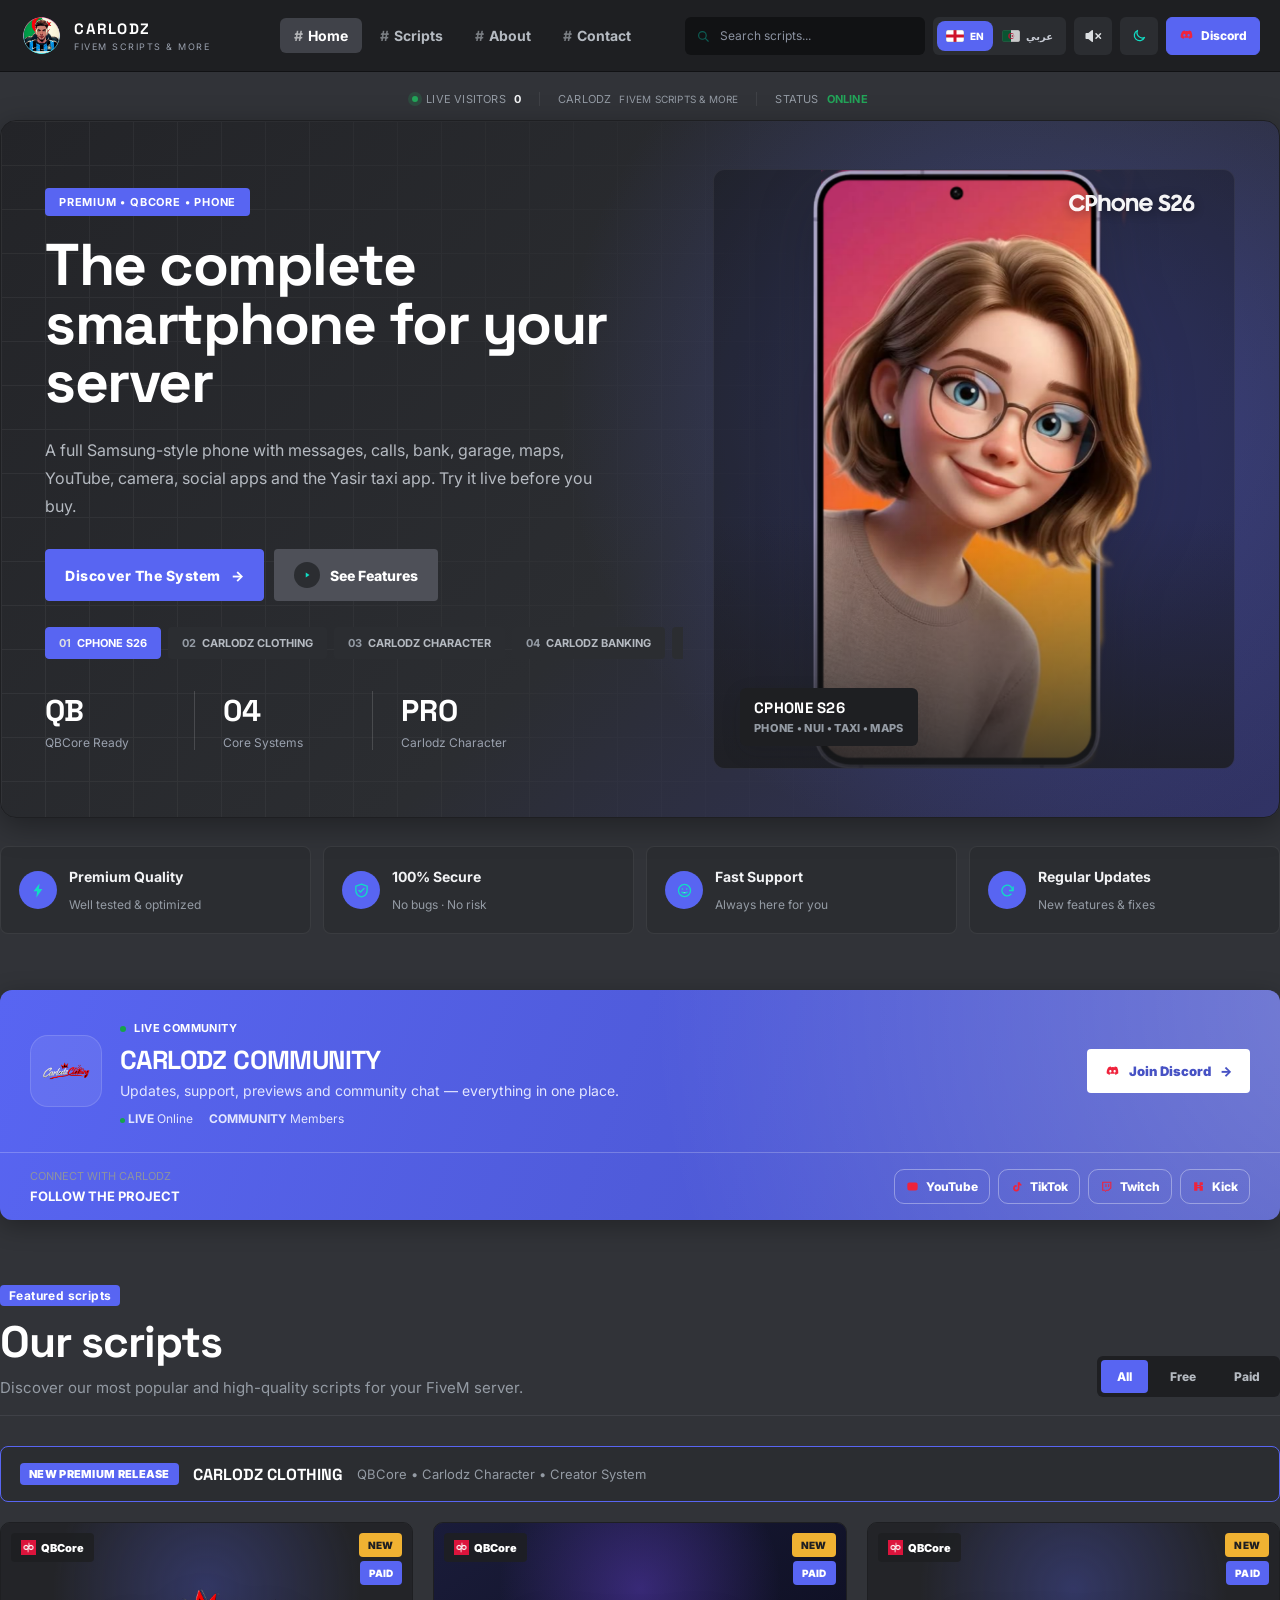
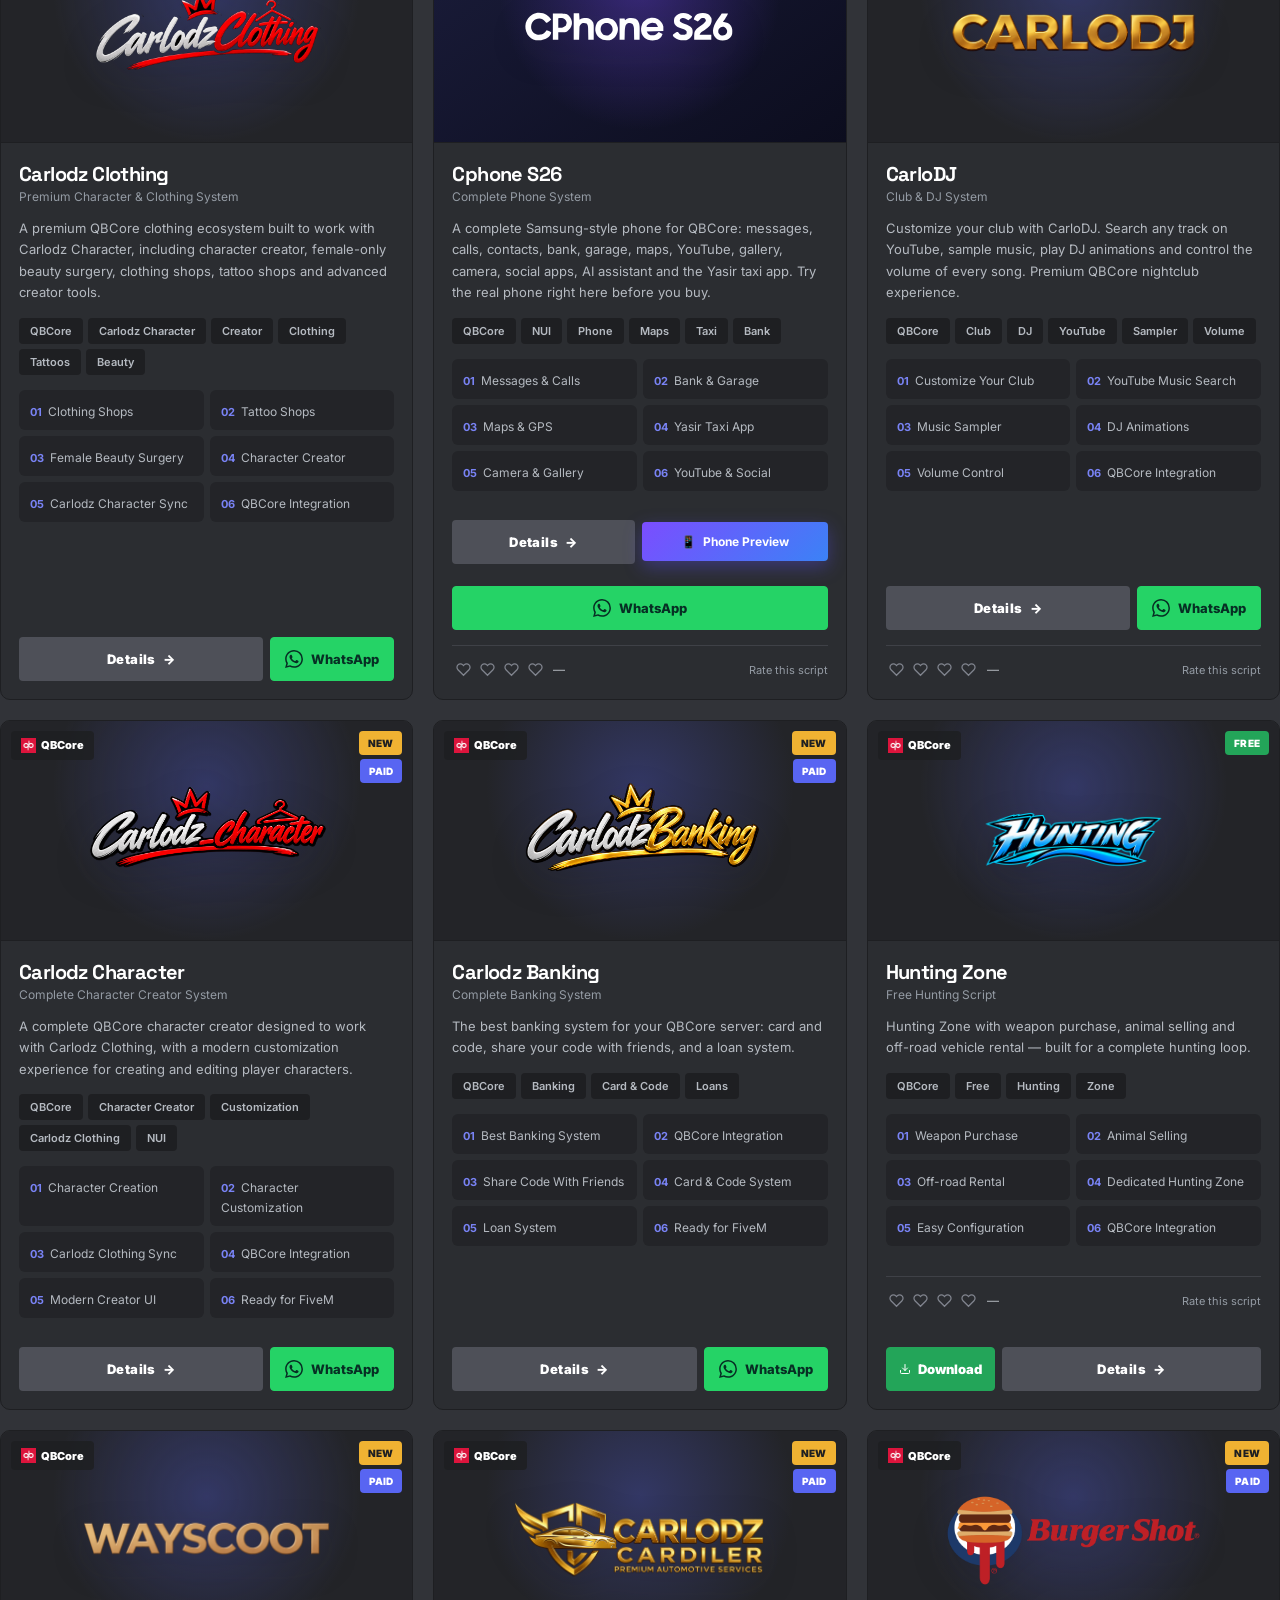
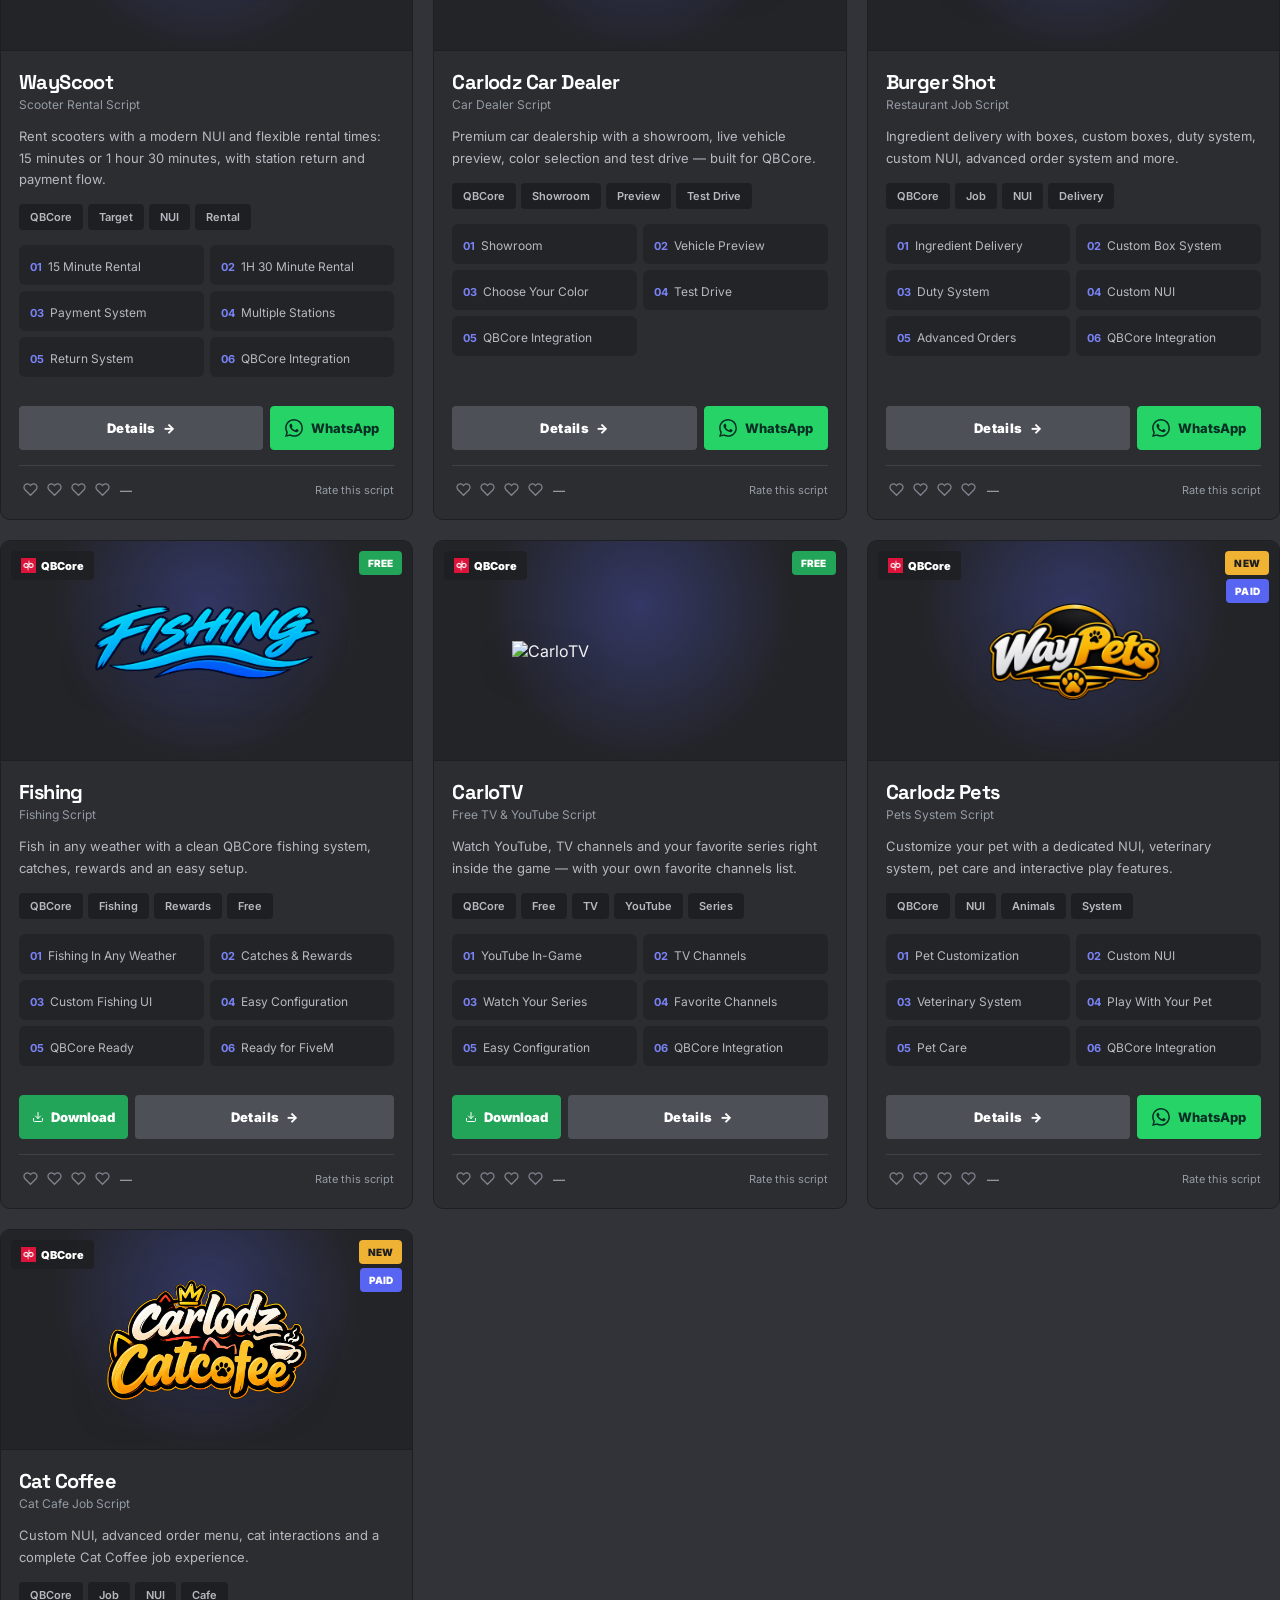
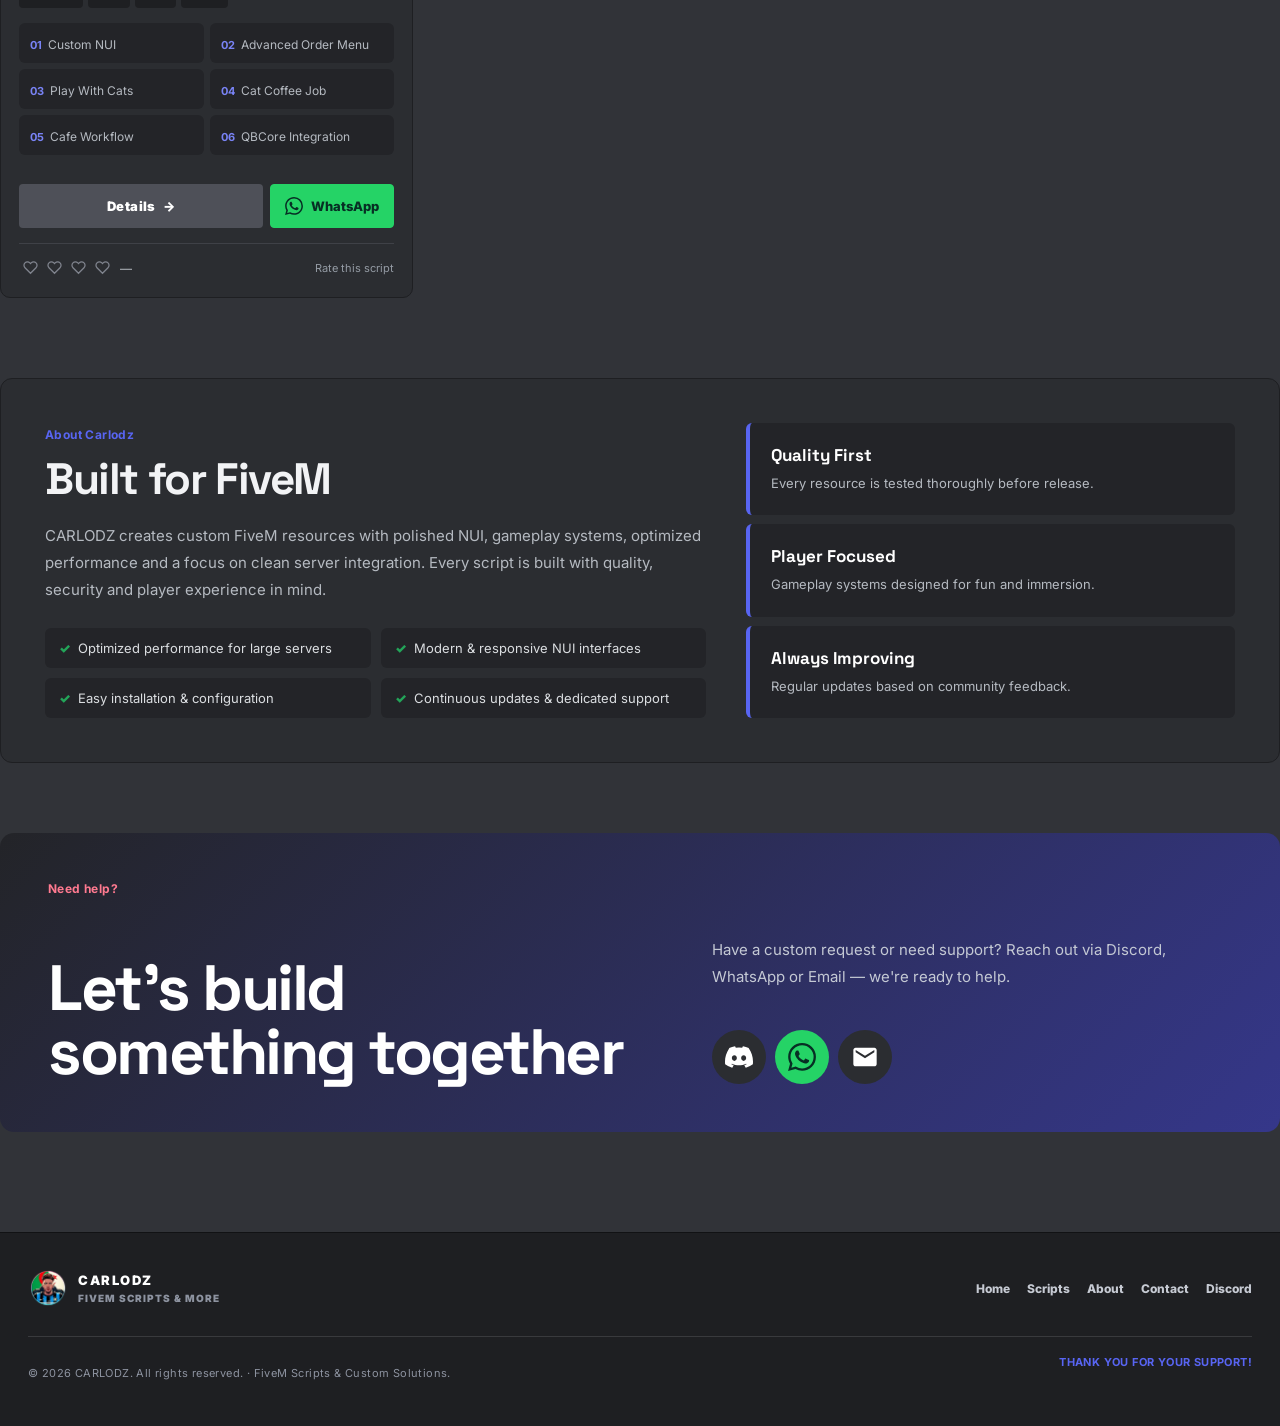
==== commit 3dc75d91: "Add files via upload Signed-off-by: Carlodz <benrabahazzedine@gmail.com>" ====
--- a/index.html
+++ b/index.html
@@ -552,6 +552,45 @@
             </div>
           </div>
         </article>
+        <article class="script-card" data-name="carlotv carlo tv youtube tv channel series watch favorite channels" data-category="free">
+          <div class="cover carlotv-cover">
+            <img class="cover-logo" src="assets/carlotv-logo.png" alt="CarloTV">
+            <span class="qbcore-badge"><img src="assets/qbcore-logo.png" alt="QBCore"> <span>QBCore</span></span>
+            <span class="badge free">FREE</span>
+          </div>
+          <div class="card-body">
+            <div class="card-meta">
+              <h3>CarloTV</h3>
+              <p>Free TV &amp; YouTube Script</p>
+            </div>
+            <div class="desc">Watch YouTube, TV channels and your favorite series right inside the game — with your own favorite channels list.</div>
+            <div class="tags">
+              <span>QBCore</span><span>Free</span><span>TV</span><span>YouTube</span><span>Series</span>
+            </div>
+            <div class="clothing-feature-grid">
+              <div><b>01</b><span>YouTube In-Game</span></div>
+              <div><b>02</b><span>TV Channels</span></div>
+              <div><b>03</b><span>Watch Your Series</span></div>
+              <div><b>04</b><span>Favorite Channels</span></div>
+              <div><b>05</b><span>Easy Configuration</span></div>
+              <div><b>06</b><span>QBCore Integration</span></div>
+            </div>
+            <div class="card-actions clothing-card-actions">
+              <a class="download-btn" href="assets/downloads/carlotv/script.zip" download="CarloTV.zip">
+                <img src="assets/icons/download.svg" alt=""> Download
+              </a>
+              <button class="details-btn" data-script="carlotv">Details <span>→</span></button>
+            </div>
+            <div class="script-rating" data-rating="carlotv" aria-label="Rate CarloTV">
+              <div class="heart-row" role="group" aria-label="Rating from 1 to 4 hearts">
+                <button type="button" class="heart-btn" data-heart="1" aria-label="1 heart"><svg viewBox="0 0 24 24" aria-hidden="true" focusable="false"><path d="M20.84 4.61a5.5 5.5 0 0 0-7.78 0L12 5.67l-1.06-1.06a5.5 5.5 0 0 0-7.78 7.78L12 21.23l8.84-8.84a5.5 5.5 0 0 0 0-7.78Z"></path></svg></button>
+                <button type="button" class="heart-btn" data-heart="2" aria-label="2 hearts"><svg viewBox="0 0 24 24" aria-hidden="true" focusable="false"><path d="M20.84 4.61a5.5 5.5 0 0 0-7.78 0L12 5.67l-1.06-1.06a5.5 5.5 0 0 0-7.78 7.78L12 21.23l8.84-8.84a5.5 5.5 0 0 0 0-7.78Z"></path></svg></button>
+                <button type="button" class="heart-btn" data-heart="3" aria-label="3 hearts"><svg viewBox="0 0 24 24" aria-hidden="true" focusable="false"><path d="M20.84 4.61a5.5 5.5 0 0 0-7.78 0L12 5.67l-1.06-1.06a5.5 5.5 0 0 0-7.78 7.78L12 21.23l8.84-8.84a5.5 5.5 0 0 0 0-7.78Z"></path></svg></button>
+                <button type="button" class="heart-btn" data-heart="4" aria-label="4 hearts"><svg viewBox="0 0 24 24" aria-hidden="true" focusable="false"><path d="M20.84 4.61a5.5 5.5 0 0 0-7.78 0L12 5.67l-1.06-1.06a5.5 5.5 0 0 0-7.78 7.78L12 21.23l8.84-8.84a5.5 5.5 0 0 0 0-7.78Z"></path></svg></button>
+              </div><span class="rating-value">—</span><small>Rate this script</small>
+            </div>
+          </div>
+        </article>
 
         <article class="script-card" data-name="carlodz pets animal system" data-category="paid">
           <div class="cover pets-cover">
